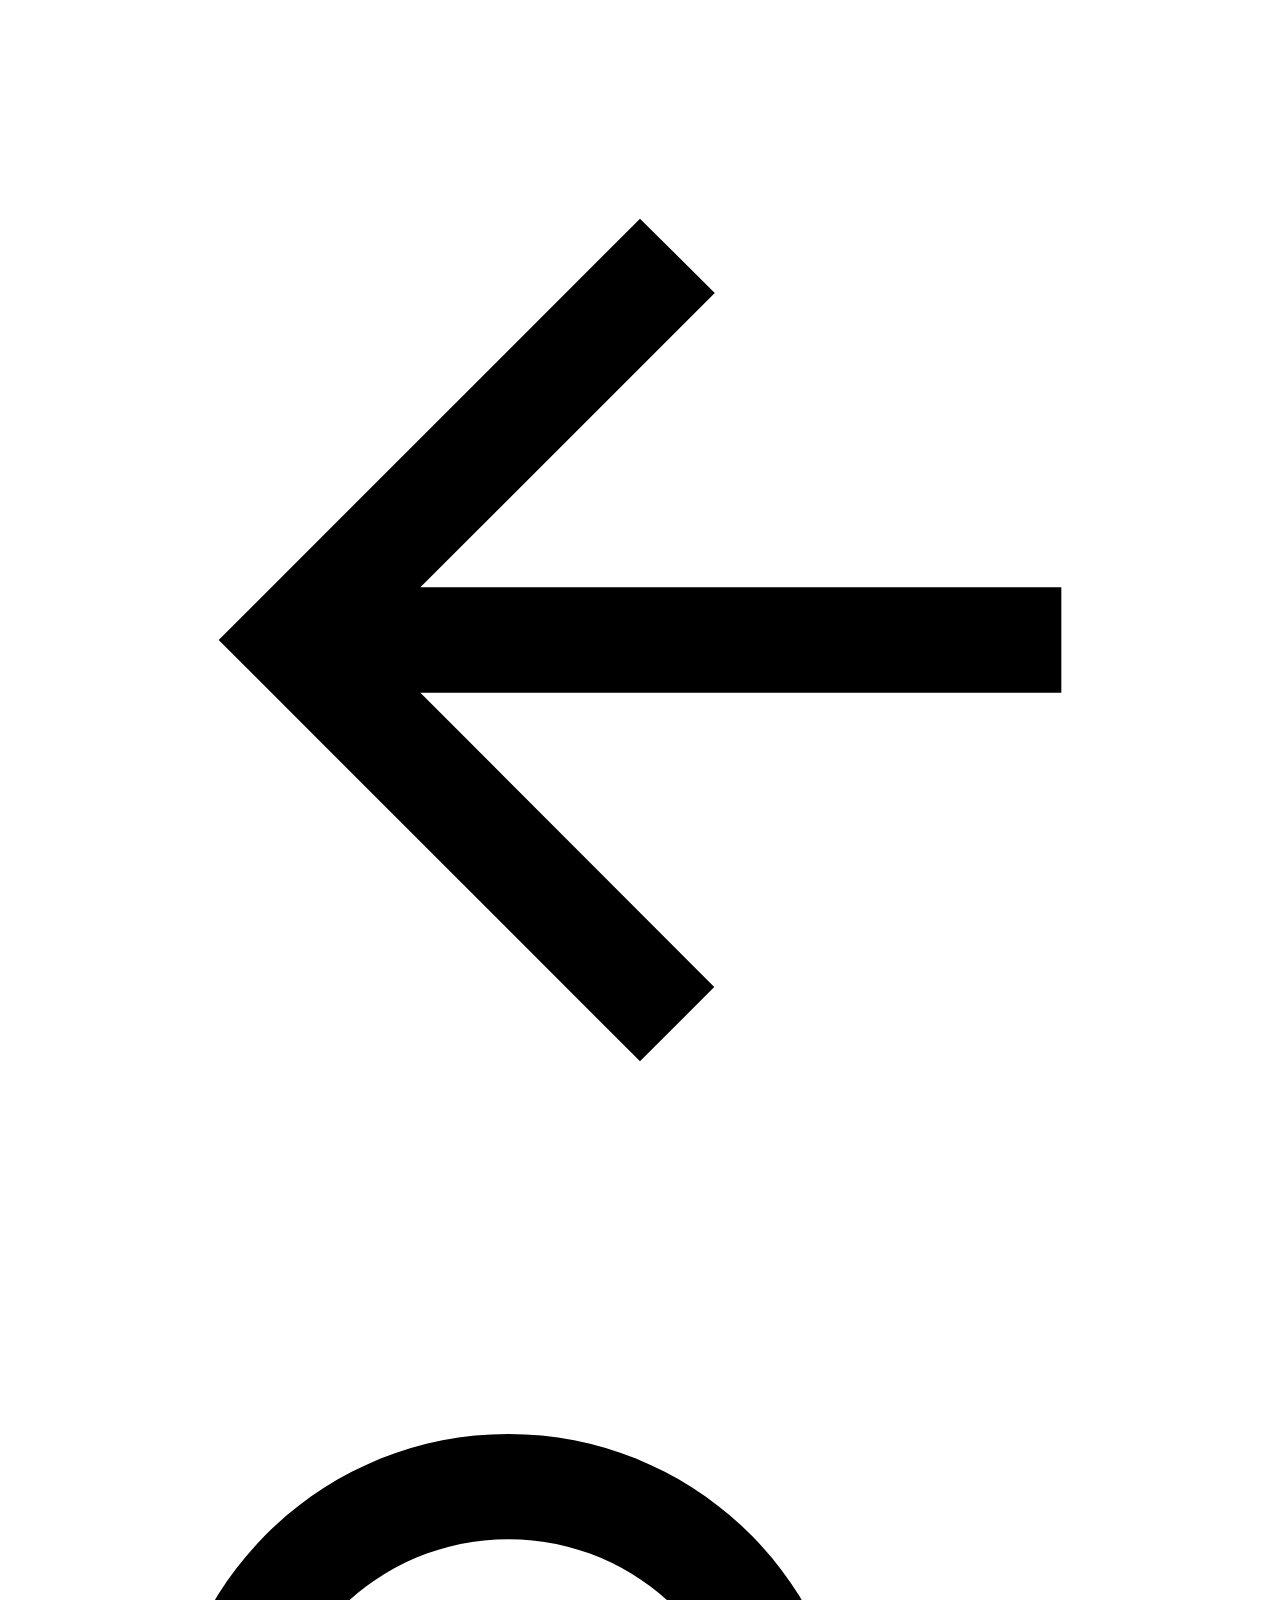
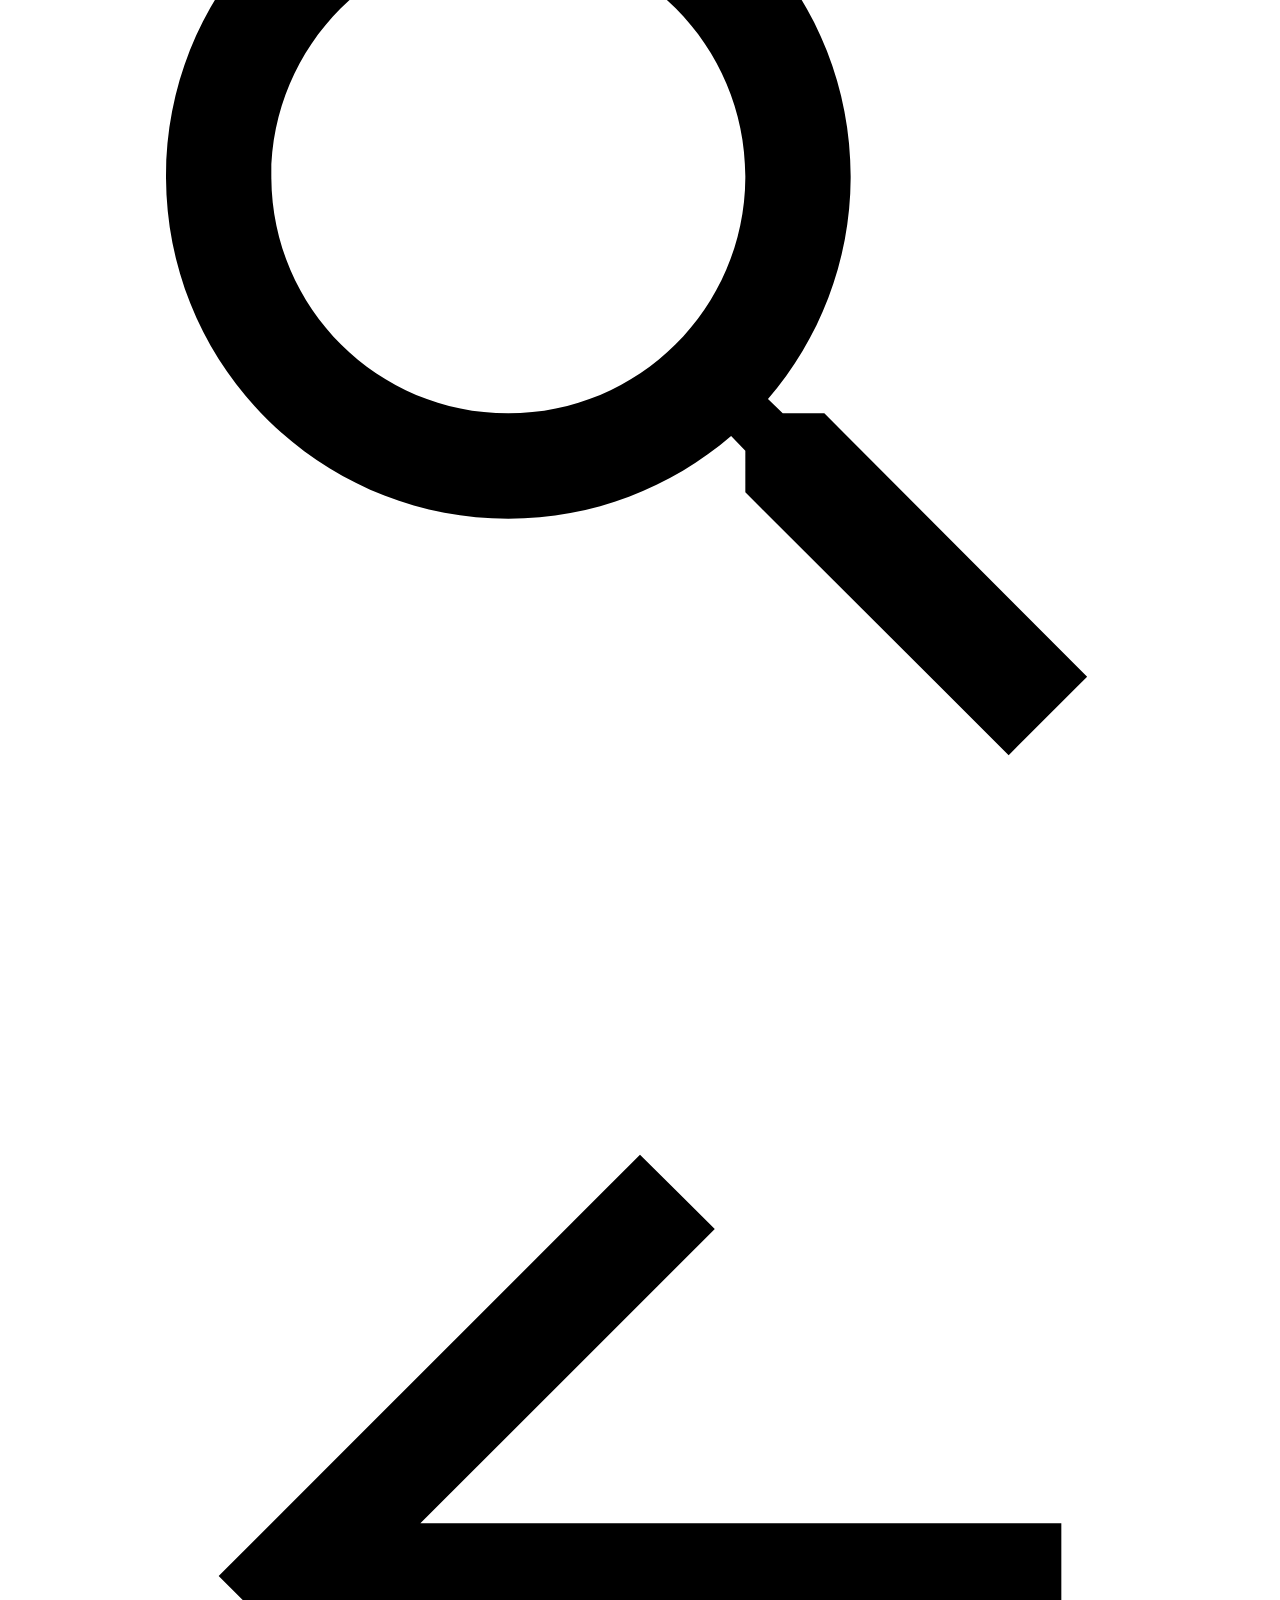
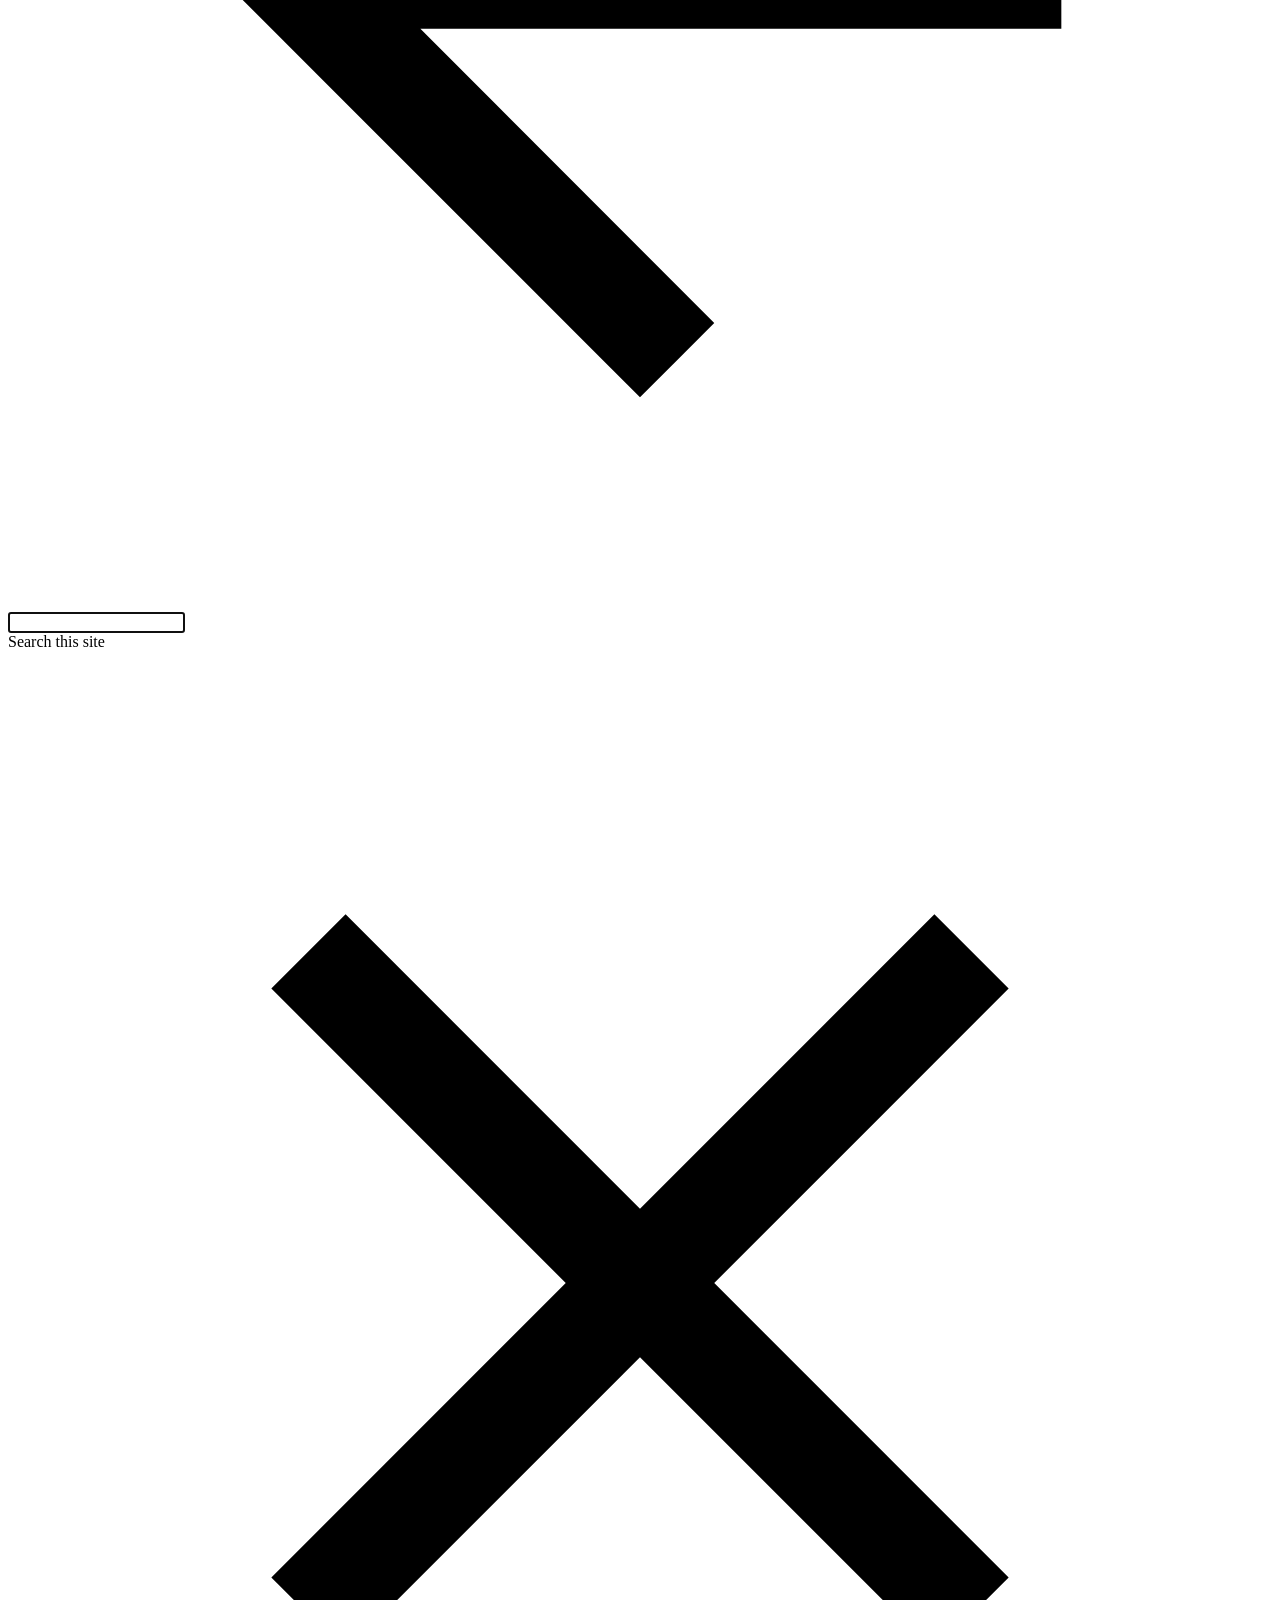
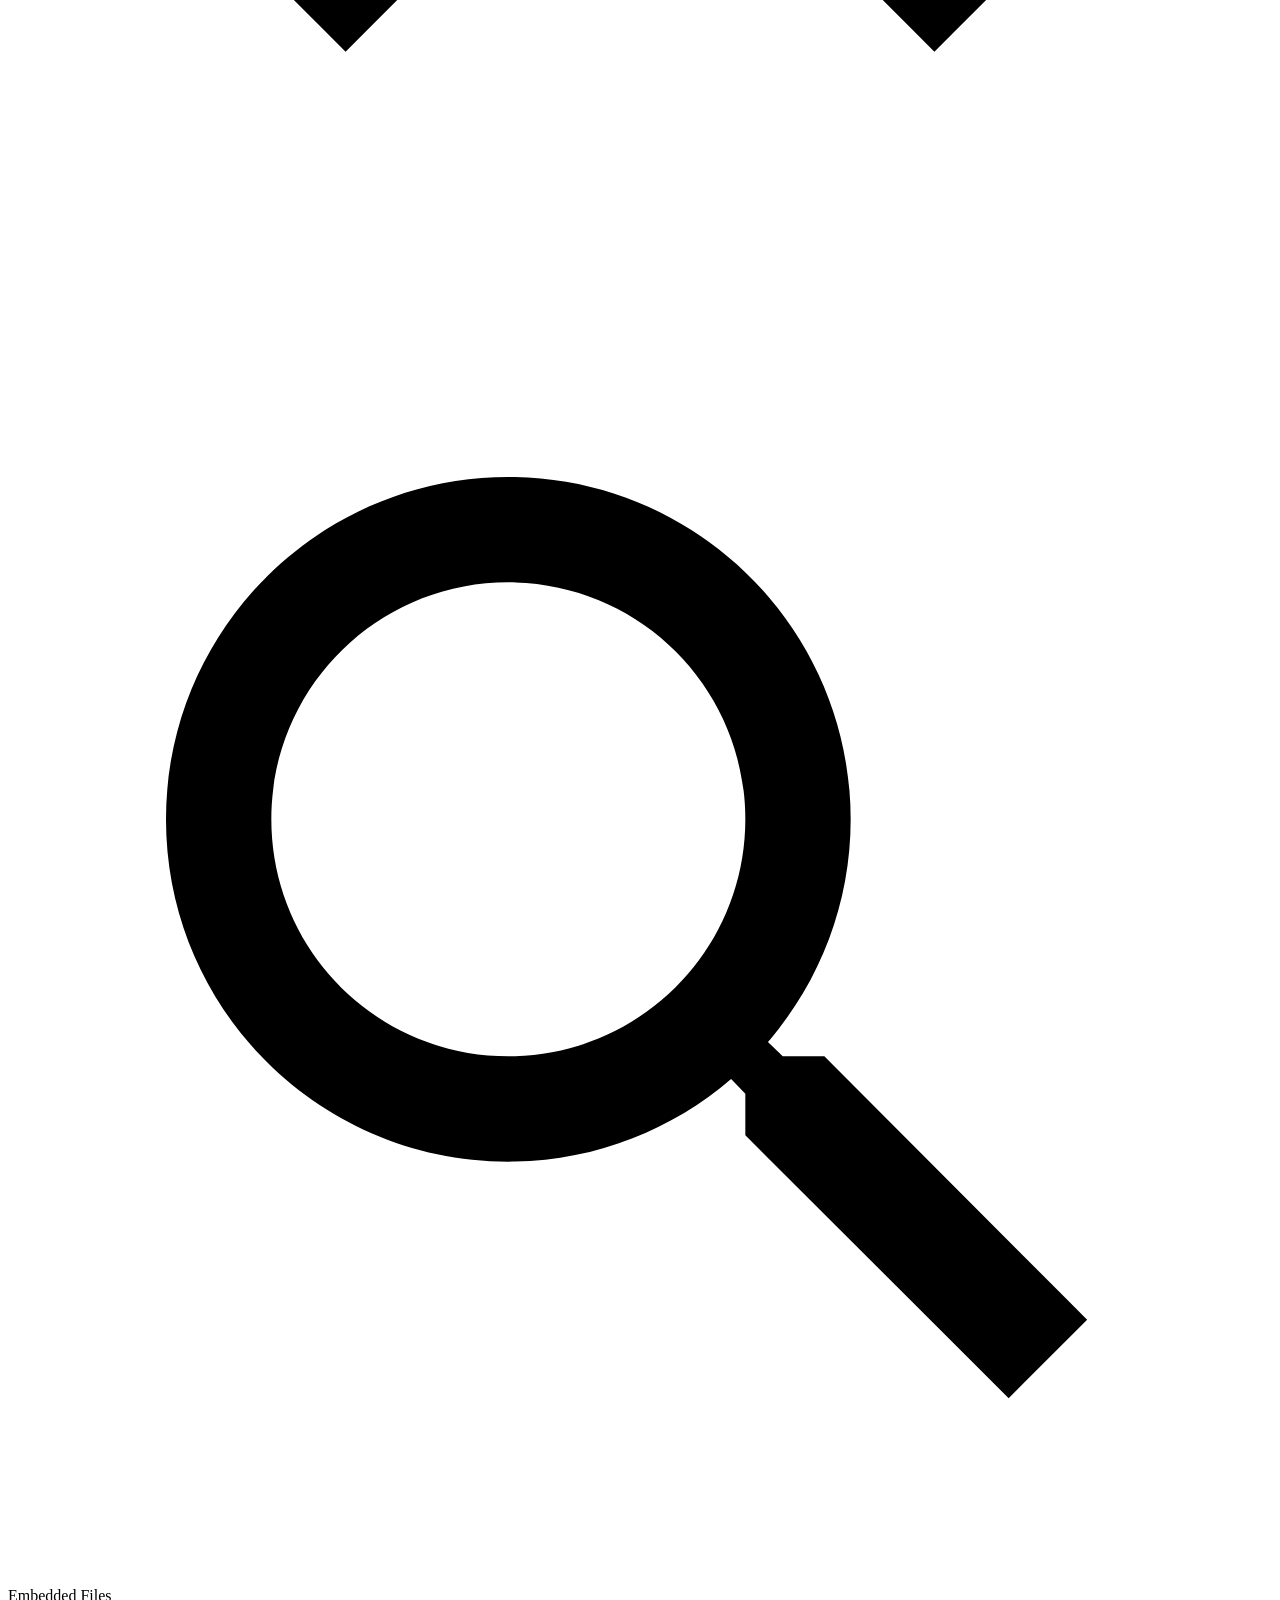
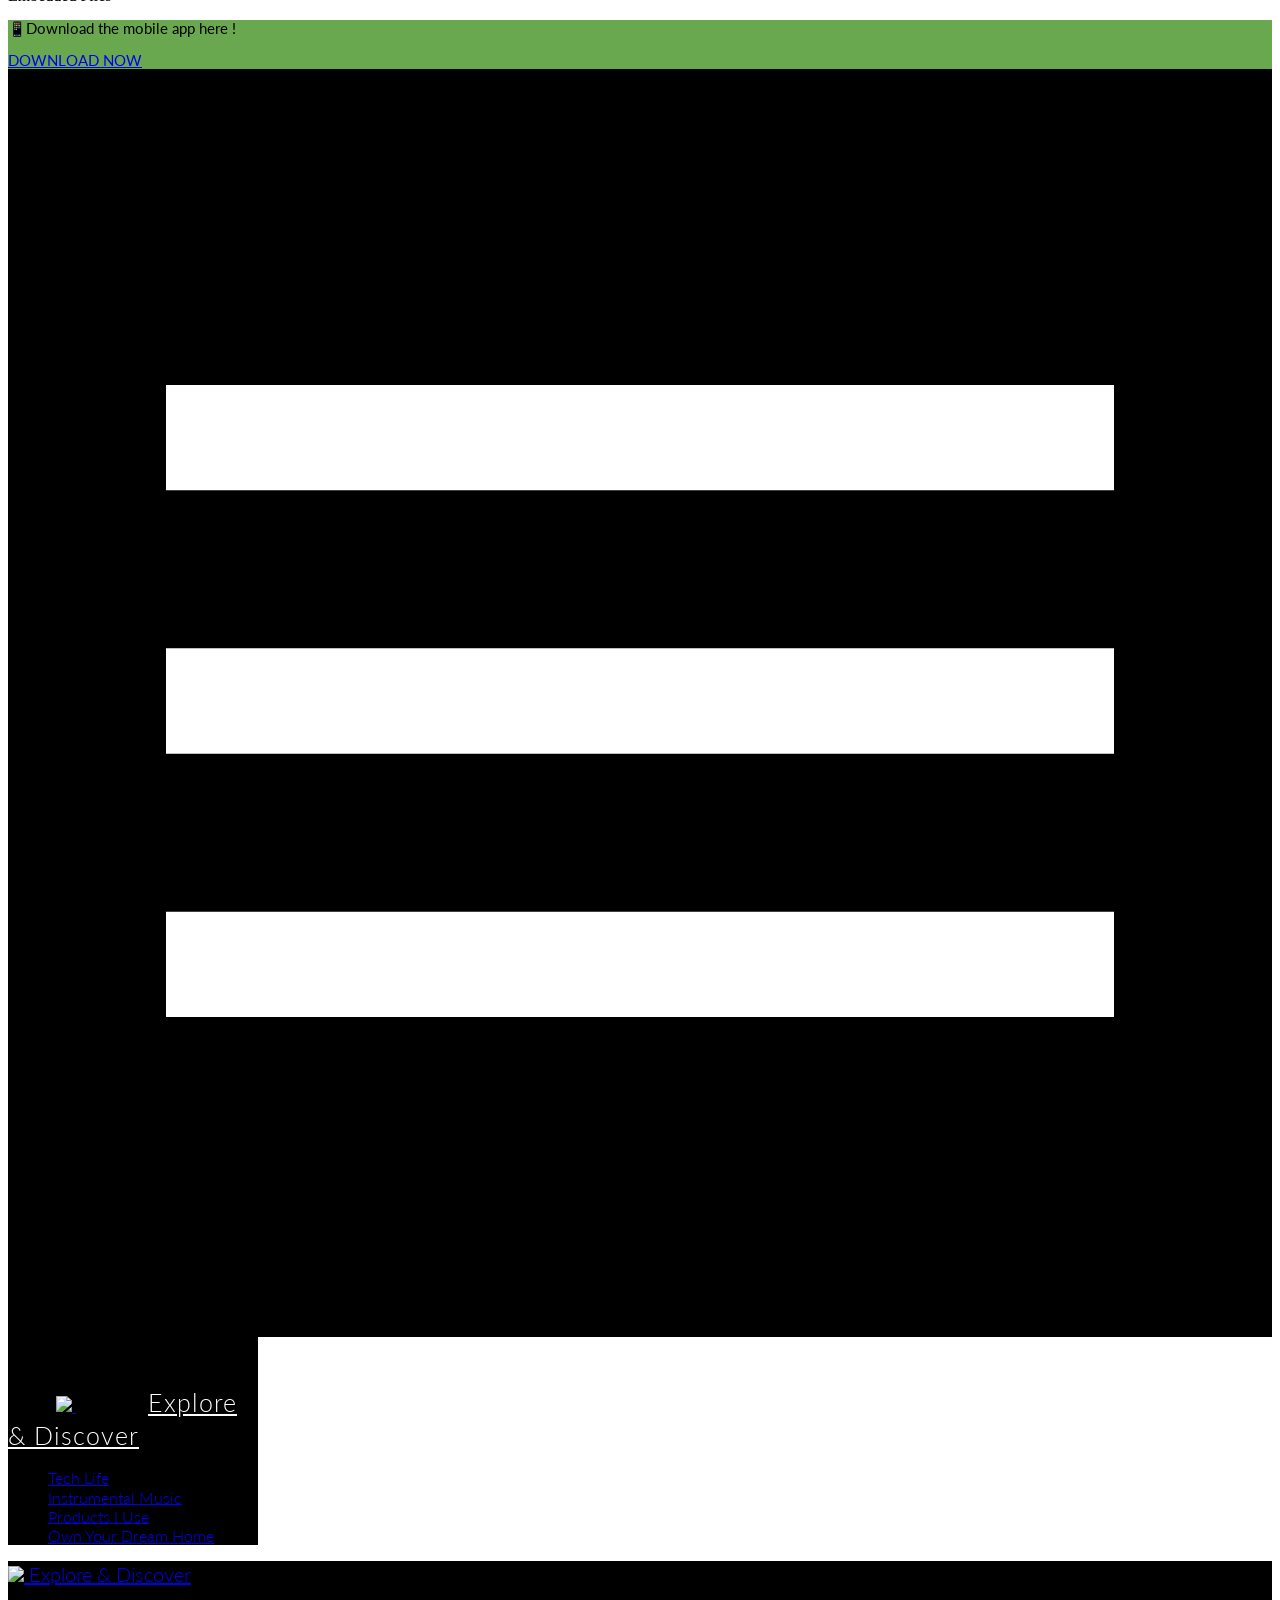
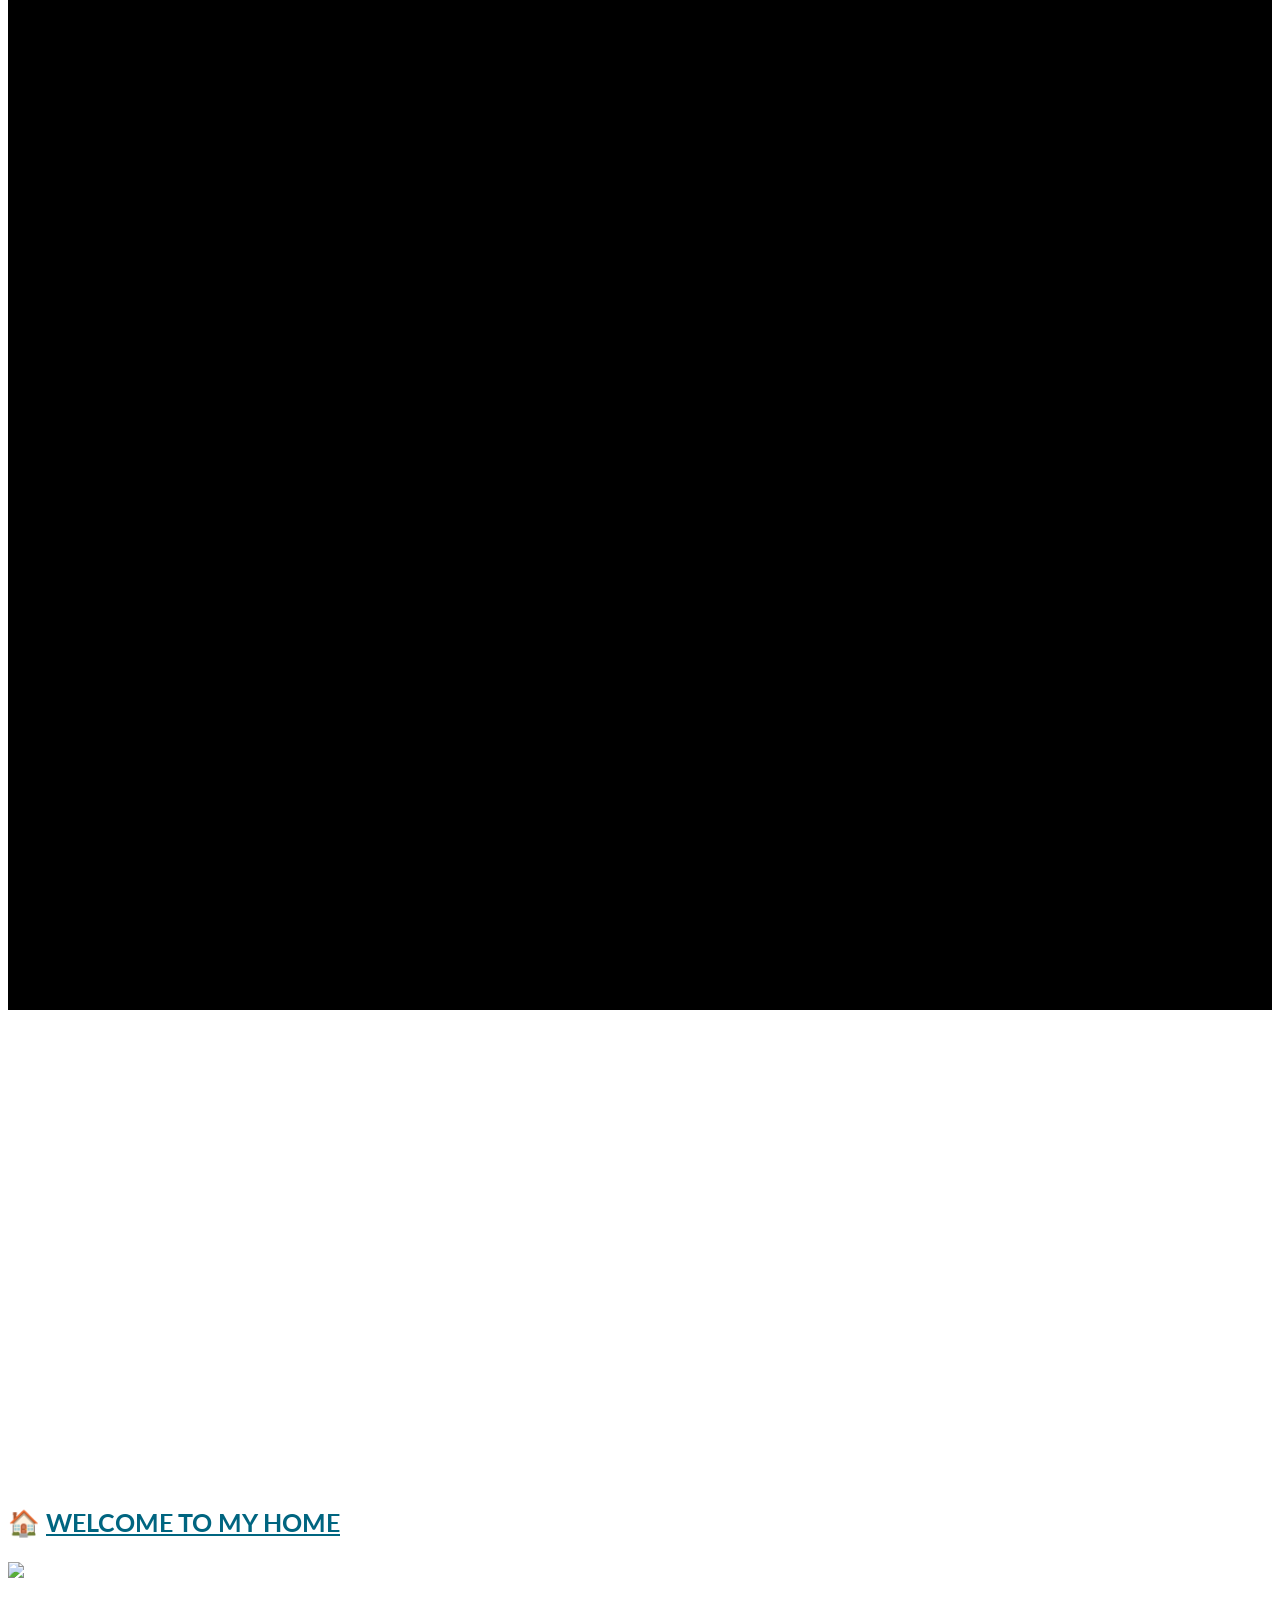
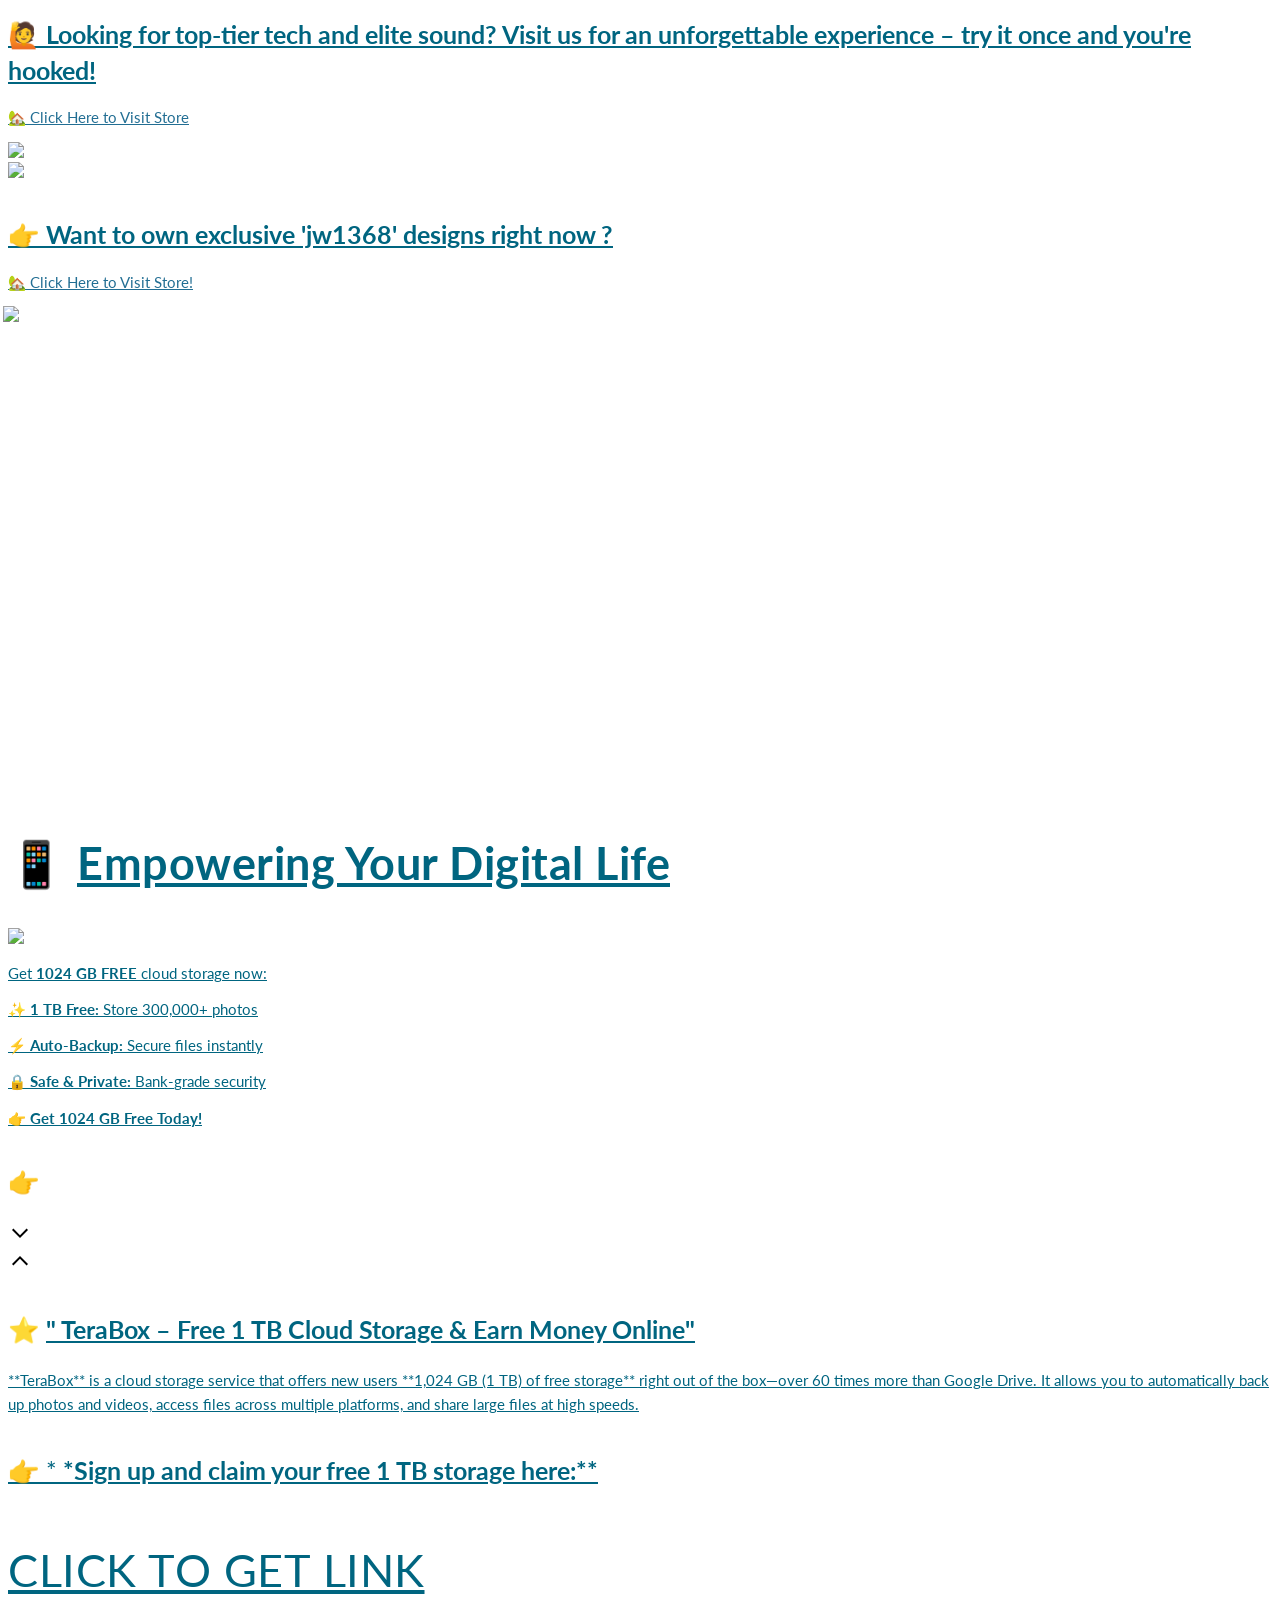
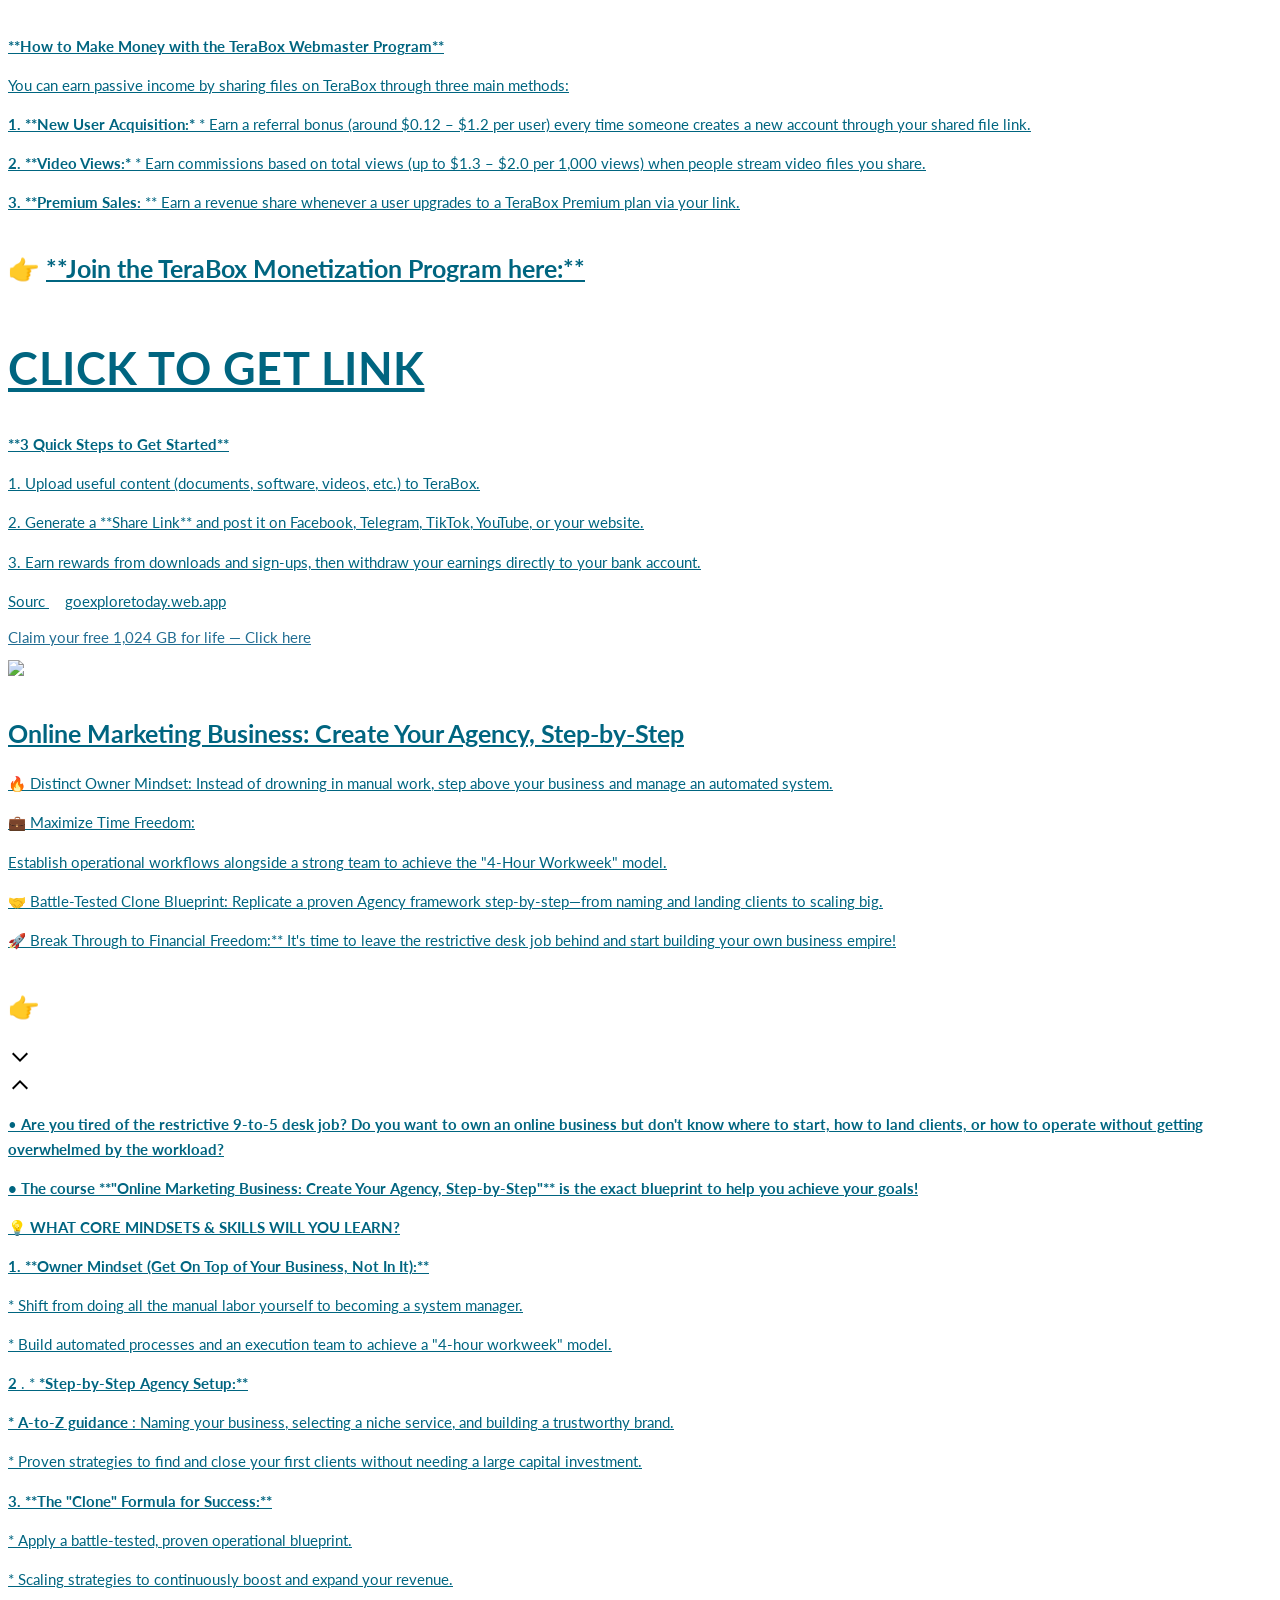
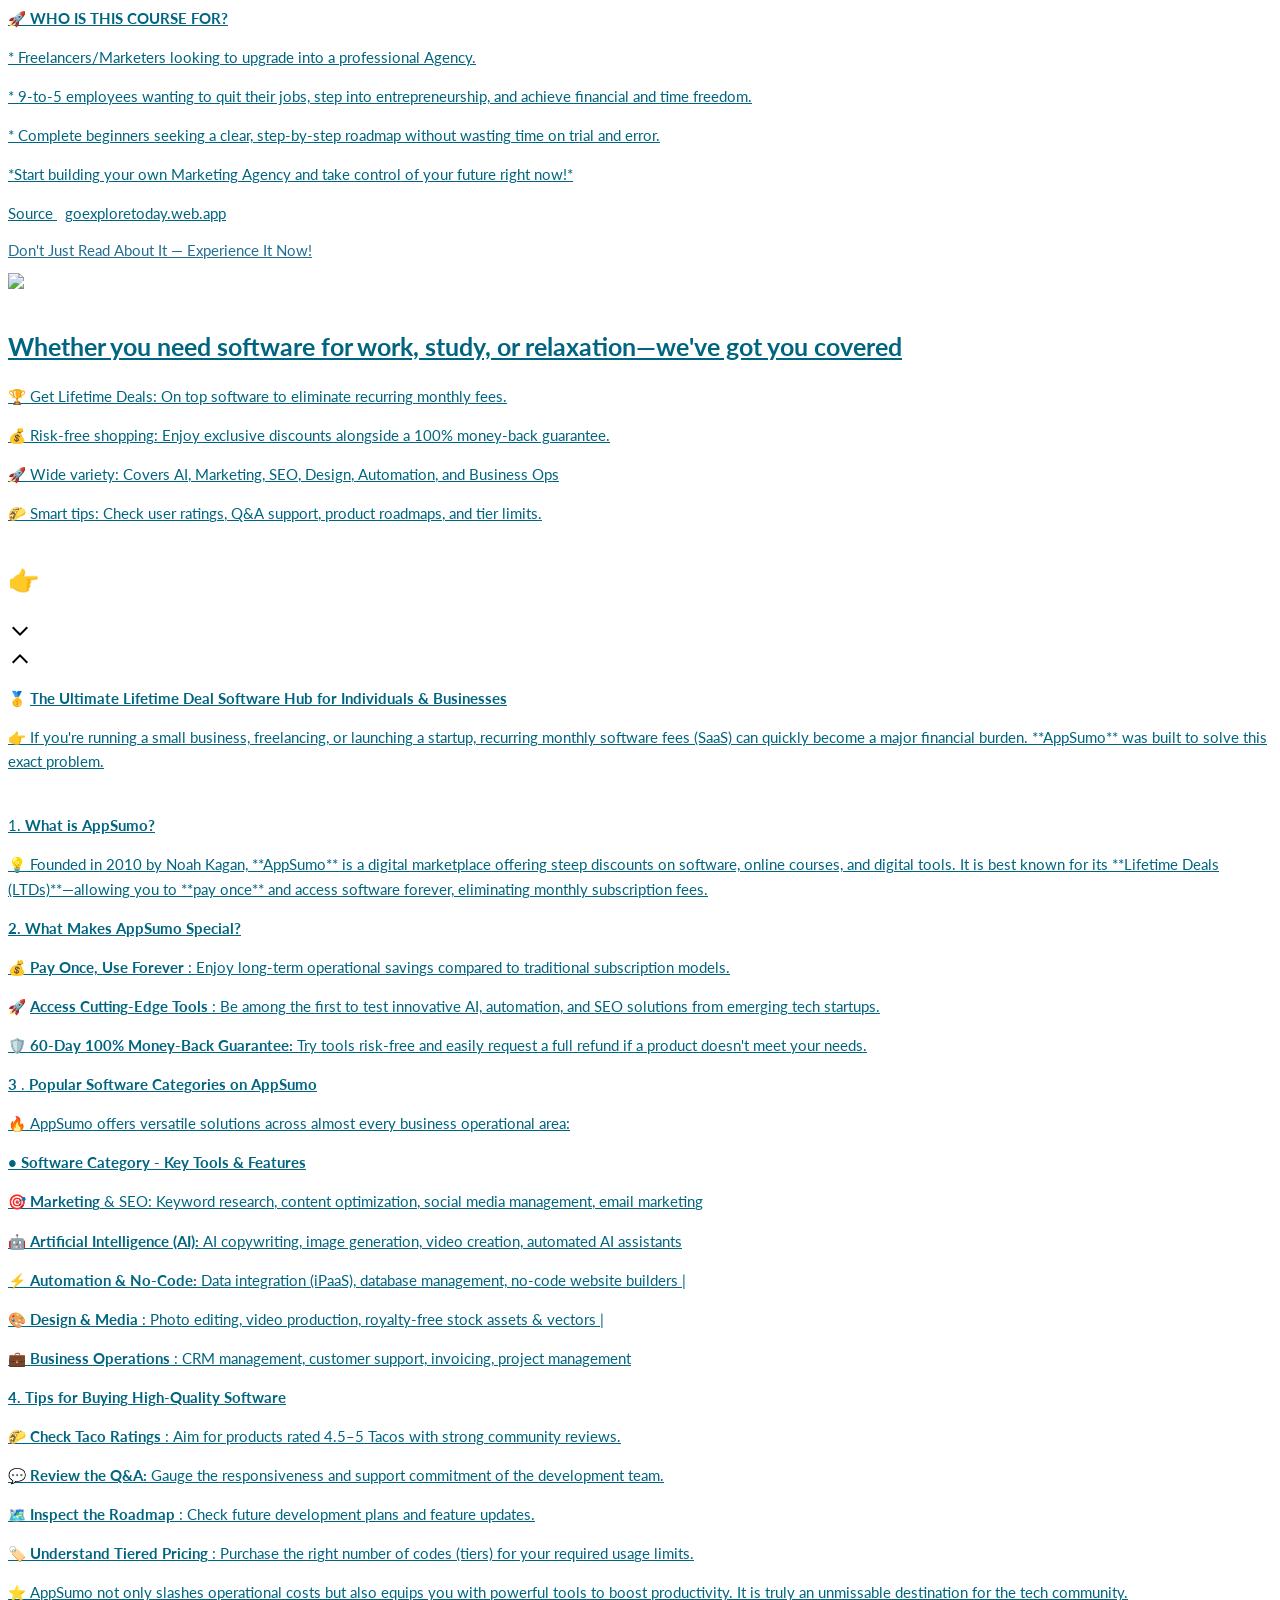
==== index.html @ 2809af23 "Create index.html" ====
<!DOCTYPE html>
<html lang="en-US" itemscope="" itemtype="http://schema.org/WebPage">
  <head>
    <script nonce="oFDCUgcQoY8NI59QAVWLPg">
      window[&#39;ppConfig&#39;] = {productName: &#39;6b8ce7c01e3dacd3d2c7a8cd322ff979&#39;, deleteIsEnforced:  false , sealIsEnforced:  false , heartbeatRate:  0.5 , periodicReportingRateMillis:  60000.0 , disableAllReporting:  false };(function(){&#39;use strict&#39;;function k(a){var b=0;return function(){return b&lt;a.length?{done:!1,value:a[b++]}:{done:!0}}}function l(a){var b=typeof Symbol!=&#34;undefined&#34;&amp;&amp;Symbol.iterator&amp;&amp;a[Symbol.iterator];if(b)return b.call(a);if(typeof a.length==&#34;number&#34;)return{next:k(a)};throw Error(String(a)+&#34; is not an iterable or ArrayLike&#34;);}var m=typeof Object.defineProperties==&#34;function&#34;?Object.defineProperty:function(a,b,c){if(a==Array.prototype||a==Object.prototype)return a;a[b]=c.value;return a};
function n(a){a=[&#34;object&#34;==typeof globalThis&amp;&amp;globalThis,a,&#34;object&#34;==typeof window&amp;&amp;window,&#34;object&#34;==typeof self&amp;&amp;self,&#34;object&#34;==typeof global&amp;&amp;global];for(var b=0;b&lt;a.length;++b){var c=a[b];if(c&amp;&amp;c.Math==Math)return c}throw Error(&#34;Cannot find global object&#34;);}var p=n(this);function q(a,b){if(b)a:{var c=p;a=a.split(&#34;.&#34;);for(var d=0;d&lt;a.length-1;d++){var e=a[d];if(!(e in c))break a;c=c[e]}a=a[a.length-1];d=c[a];b=b(d);b!=d&amp;&amp;b!=null&amp;&amp;m(c,a,{configurable:!0,writable:!0,value:b})}}
q(&#34;Object.is&#34;,function(a){return a?a:function(b,c){return b===c?b!==0||1/b===1/c:b!==b&amp;&amp;c!==c}});q(&#34;Array.prototype.includes&#34;,function(a){return a?a:function(b,c){var d=this;d instanceof String&amp;&amp;(d=String(d));var e=d.length;c=c||0;for(c&lt;0&amp;&amp;(c=Math.max(c+e,0));c&lt;e;c++){var f=d[c];if(f===b||Object.is(f,b))return!0}return!1}});
q(&#34;String.prototype.includes&#34;,function(a){return a?a:function(b,c){if(this==null)throw new TypeError(&#34;The &#39;this&#39; value for String.prototype.includes must not be null or undefined&#34;);if(b instanceof RegExp)throw new TypeError(&#34;First argument to String.prototype.includes must not be a regular expression&#34;);return this.indexOf(b,c||0)!==-1}});function r(a,b,c){a(&#34;https://csp.withgoogle.com/csp/proto/&#34;+encodeURIComponent(b),JSON.stringify(c))}function t(){var a;if((a=window.ppConfig)==null?0:a.disableAllReporting)return function(){};var b,c,d,e;return(e=(b=window)==null?void 0:(c=b.navigator)==null?void 0:(d=c.sendBeacon)==null?void 0:d.bind(navigator))!=null?e:u}function u(a,b){var c=new XMLHttpRequest;c.open(&#34;POST&#34;,a);c.send(b)}
function v(){var a=(w=Object.prototype)==null?void 0:w.__lookupGetter__(&#34;__proto__&#34;),b=x,c=y;return function(){var d=a.call(this),e,f,g,h;r(c,b,{type:&#34;ACCESS_GET&#34;,origin:(f=window.location.origin)!=null?f:&#34;unknown&#34;,report:{className:(g=d==null?void 0:(e=d.constructor)==null?void 0:e.name)!=null?g:&#34;unknown&#34;,stackTrace:(h=Error().stack)!=null?h:&#34;unknown&#34;}});return d}}
function z(){var a=(A=Object.prototype)==null?void 0:A.__lookupSetter__(&#34;__proto__&#34;),b=x,c=y;return function(d){d=a.call(this,d);var e,f,g,h;r(c,b,{type:&#34;ACCESS_SET&#34;,origin:(f=window.location.origin)!=null?f:&#34;unknown&#34;,report:{className:(g=d==null?void 0:(e=d.constructor)==null?void 0:e.name)!=null?g:&#34;unknown&#34;,stackTrace:(h=Error().stack)!=null?h:&#34;unknown&#34;}});return d}}function B(a,b){C(a.productName,b);setInterval(function(){C(a.productName,b)},a.periodicReportingRateMillis)}
var D=&#34;constructor __defineGetter__ __defineSetter__ hasOwnProperty __lookupGetter__ __lookupSetter__ isPrototypeOf propertyIsEnumerable toString valueOf __proto__ toLocaleString x_ngfn_x&#34;.split(&#34; &#34;),E=D.concat,G=navigator.userAgent.match(/Firefox\/([0-9]+)\./),H=(!G||G.length&lt;2?0:Number(G[1])&lt;75)?[&#34;toSource&#34;]:[],I;if(H instanceof Array)I=H;else{for(var J=l(H),K,L=[];!(K=J.next()).done;)L.push(K.value);I=L}var M=E.call(D,I),N=[];
function C(a,b){var c=[],d=l(Object.getOwnPropertyNames(Object.prototype)),e=d.next(),f;try{for(;!e.done;e=d.next()){var g=e.value;M.includes(g)||N.includes(g)||c.push(g)}}finally{e&amp;&amp;!e.done&amp;&amp;(f=d.return)&amp;&amp;f.call(d)}e=Object.prototype;d=[];for(f=0;f&lt;c.length;f++)g=c[f],d[f]={name:g,descriptor:Object.getOwnPropertyDescriptor(Object.prototype,g),type:typeof e[g]};if(d.length!==0){c=l(d);e=c.next();var h;try{for(;!e.done;e=c.next())N.push(e.value.name)}finally{e&amp;&amp;!e.done&amp;&amp;(h=c.return)&amp;&amp;h.call(c)}var F;
r(b,a,{type:&#34;SEAL&#34;,origin:(F=window.location.origin)!=null?F:&#34;unknown&#34;,report:{blockers:d}})}};var O=Math.random(),P=t(),Q=window.ppConfig;Q&amp;&amp;(Q.disableAllReporting||Q.deleteIsEnforced&amp;&amp;Q.sealIsEnforced||O&lt;Q.heartbeatRate&amp;&amp;r(P,Q.productName,{origin:window.location.origin,type:&#34;HEARTBEAT&#34;}));var y=t(),R=window.ppConfig;if(R)if(R.deleteIsEnforced)delete Object.prototype.__proto__;else if(!R.disableAllReporting){var x=R.productName;try{var w,A;Object.defineProperty(Object.prototype,&#34;__proto__&#34;,{enumerable:!1,get:v(),set:z()})}catch(a){}}
(function(){var a=t(),b=window.ppConfig;b&amp;&amp;(b.sealIsEnforced?Object.seal(Object.prototype):b.disableAllReporting||(document.readyState!==&#34;loading&#34;?B(b,a):document.addEventListener(&#34;DOMContentLoaded&#34;,function(){B(b,a)})))})();}).call(this);
    </script>
    <meta charset="utf-8" />
    <script nonce="oFDCUgcQoY8NI59QAVWLPg">
      var DOCS_timing={}; DOCS_timing[&#39;sl&#39;]=new Date().getTime();
    </script>
    <script nonce="oFDCUgcQoY8NI59QAVWLPg">
      function _DumpException(e) {throw e;}
    </script>
    <script data-id="_gd" nonce="oFDCUgcQoY8NI59QAVWLPg">
      window.WIZ_global_data = {&#34;K1cgmc&#34;:&#34;%.@.[null,null,null,[3,1,[1790944785,704036000],4],null,25]]&#34;,&#34;gnD3ee&#34;:&#34;%.@.null,null,null,\&#34;https://drive.google.com/viewer/main\&#34;]&#34;,&#34;nQyAE&#34;:{}};
    </script>
    <script nonce="oFDCUgcQoY8NI59QAVWLPg">
      _docs_flag_initialData={&#34;docs-enpi2&#34;:true,&#34;atari-emtpr&#34;:false,&#34;atari-eibrm&#34;:false,&#34;atari-eipim&#34;:false,&#34;atari-etm&#34;:false,&#34;atari-mfsnd&#34;:10,&#34;docs-text-elawpc&#34;:true,&#34;docs-text-usc&#34;:true,&#34;docs-text-elsmk&#34;:false,&#34;docs-text-elsms&#34;:false,&#34;atari-bae&#34;:false,&#34;docs-text-etsrdpn&#34;:false,&#34;docs-text-etsrds&#34;:false,&#34;docs-text-endes&#34;:false,&#34;docs-text-escpv&#34;:true,&#34;docs-text-ecfs&#34;:false,&#34;docs-text-eetxp&#34;:false,&#34;docs-text-ettctvs&#34;:false,&#34;docs-text-escoubs&#34;:false,&#34;docs-text-escivs&#34;:false,&#34;docs-text-escitrbs&#34;:false,&#34;docs-text-eosm&#34;:false,&#34;docs-text-epsi&#34;:false,&#34;docs-text-esic&#34;:false,&#34;docs-text-elss&#34;:false,&#34;docs-text-ebrfs&#34;:false,&#34;docs-text-etocs&#34;:false,&#34;docs-text-eeds&#34;:false,&#34;docs-text-esbefr&#34;:false,&#34;docs-etshc&#34;:false,&#34;docs-efsmsdl&#34;:false,&#34;docs-text-eiosmc&#34;:false,&#34;docs-text-ebrmkc&#34;:false,&#34;docs-text-ehlb&#34;:false,&#34;docs-text-dwit&#34;:false,&#34;docs-text-elawp&#34;:true,&#34;docs-eec&#34;:true,&#34;docs-eecac&#34;:true,&#34;docs-elsp&#34;:false,&#34;docs-esff&#34;:false,&#34;docs-ets&#34;:false,&#34;docs-idu&#34;:false,&#34;docs-sup&#34;:&#34;&#34;,&#34;docs-dli&#34;:false,&#34;docs-liap&#34;:&#34;/naLogImpressions&#34;,&#34;ilcm&#34;:{&#34;eui&#34;:&#34;AHKXmL3U8MDb12QkgO15Hlc3tnawCknOsO8CovxQTAIlOWliULZ2_wYr68C0Wmb1iDId8abLF8X1&#34;,&#34;je&#34;:1,&#34;sstu&#34;:1791446696255474,&#34;si&#34;:&#34;CPO_2__6qZcDFTDfzgAdJkYFFg&#34;,&#34;gsc&#34;:null,&#34;ei&#34;:[5703839,5704621,5706832,5706836,5738513,5738529,5743108,5743124,5776501,5776517,14101306,14101502,14101510,14101534,49472063,49472071,49644015,49644023,49769337,49769345,49822921,49822929,49833462,49833470,49842855,49842863,49924706,49924714,50223641,50223649,50266222,50266230,50273528,50273536,50297076,50297084,50561343,50561351,50586962,50586970,70971256,70971264,71079938,71079946,71085241,71085249,71120968,71120976,71387889,71387897,71465947,71465955,71528597,71528605,71530083,71530091,71544834,71544842,71546425,71546433,71658040,71658048,71659813,71659821,71689860,71689868,71710040,71710048,71798420,71798436,71825383,71825391,71855000,71855008,71897827,71897835,71960540,71960548,94327671,94327679,94333163,94333171,94353368,94353376,94386871,94386879,94434257,94434265,94629757,94629765,94661802,94661810,94692298,94692306,94785229,94785237,94904089,94904097,94918952,94918960,94940194,95087186,95087194,95111985,95111993,95112873,95112881,95314802,95314810,99251983,99251991,99368792,99368800,99402331,99402339,99440853,99440861,99457807,99457815,101492731,101492739,101519280,101519288,101562406,101562414,101631191,101631199,101687117,101687125,101836971,101836979,101837416,101837424,101887674,101887682,101889043,101889051,101917185,101917193,101922739,101922747,101922880,101922888,101933491,101933499,102030642,102030650,102059541,102059549,102070930,102070938,102146687,102146695,102161447,102161455,102178402,102178410,102198282,102198290,102244489,102244497,102280628,102280636,102343380,102343388,102402679,102402687,102469860,102469868,102517339,102517344,102548521,102548529,102673375,102685384,102685389,102685929,102685934,102691157,102691162,102691290,102691295,102718396,102721215,102721220,102727402,102727407,102761474,102761479,102762315,102762323,102787563,102807790,102807798,102864203,102864211,102867835,102867843,102883758,102883766,102902848,102902856,102903660,102903668,102909750,102909755,102925819,102925827,102926523,102926531,102932587,102932595,102944189,102944194,102944268,102944273,102944503,102944508,102944582,102944587,102944680,102944685,102944785,102944790,102956685,102956693,102972669,102972677,102987007,102987015,102988272,102988277,102988402,102988407,102988695,102988700,102988929,102988934,103011418,103011426,103020635,103020643,103163044,103163052,103176010,103176018,103276092,103285966,103285974,103286444,103286452,103288306,103288314,103289103,103289108,103289273,103289278,103326407,103326415,103343830,103343838,104530130,104573899,104573907,104575332,104575337,104575491,104575496,104575691,104575696,104575894,104615595,104615603,104699504,104699512,104761751,104761759,104794443,104794451,104907811,104907819,104976617,104976625,104983169,104983177,105082097,105082105,105083748,105083756,105087788,105087796,105100847,105100855,105101270,105101278,105125317,105125325,105180894,105180902,105283687,105283695,105292835,105292843,105346285,105346293,105360418,105360426,105371923,105371931,105373824,105373832,105393811,105393819,105439171,105439179,115511323,115511328,115601129,115601137,115626258,115626266,115626439,115626447,115669258,115669266,115779821,115779829,115780458,115780466,115818444,115818449,115821407,115821415,115822445,115822453,115854768,115854776,115909741,115909749,116062700,116062708,116068898,116068906,116176809,116176817,116221334,116221342,116250605,116250613,116276461,116276469,116307750,116361234,116372477,116372485,116407665,116416034,116416042,116418137,116418145,116425644,116448407,116449516,116470832,116495787,116496398,116538516,116538524,116542687,116550348,116567571,116567576,116593749,116609471,116609479,116613094,116613710,116685399,116685789,116699509,116699517,116704082,116704120,116714309,116714312,116756943,116756951,116783822,116783827,116840681,116840686,116874913,116877099,116919494,116923675,116924992,116980487,116980495,116981709,116981717,116982512,116982520,116982974,116982982,116988124,116988132,117026763,117026878,117026880,117037068,117037076,117037622,117037626,117136347,117145772,117145780,117166647,117223999,117224007,117236066,117268957,117268965,117283949,117283954,117286791,117286799,117290330,117290338,117309374,117309382,117310090,117310098,117382832,117410074,117457958,117457966,117503217,117503225,117504383,117504391,117528468,117528471,117530138,117547661,117547669,117556935,117557278,117617889,117632590,117642488,117643160,117643168,117643628,117643636,117683635,117706015,117711597,117728353,117728361,117734392,117736031,117755703,117755716,117755820,117756394,117775368,117782123,117840095,117895900,117895908,117952935,117995685,117997204,117999163,118010934,118044535,118094558,118094563,118098249,118098257,118110574,118110582,118144992,118145000,118155411,118171121,118171213,118172011,118179261,118219914,118237135,118237143,118240393,118246247,118254619,118269184,118275356,118281144,118281152,118285275,118291766,118291774,118342369,118346424,118347706,118349323,118349326,118349356,118364657,118367791,118367937,118367945,118368676,118368684,118373667,118417364,118417372,118449075,118462069,118484679,118484687,118494714,118509496,118511786,118519229,118532140,118532142,118599461,118599469,118654314,118669235,118717392,118736895,118780368,118792272,118807052,118809999,118810531,118825246,118830481,118830620,118830622,118830624,118830626,118830628,118830630,118830632,118830634,118830636,118830640,118855606,118884772,118961008,118961016,118970617,119022332,119022340,119038638,119038646,119061297,119062150,119062158,119070701,119077135,119077143,119078243,119087275,119092108,119106920,119109774,119109782,119126674,119127375,119142923,119164991,119164993,119164995,119187340,119209341,119209377,119220909,119220911,119220913,119220915,119220917,119220919,119221438,119249911,119255437,119262908,119275421,119346325,119346731,119367351,119367356,119382576,119389357,119389365,119453373,119454159,119454164,119454377,119471147,119474894,119474902,119486429,119520107,119528382,119528390,119530260,119530268,119552616,119566028,119566036,119590765,119590807,119590935,119593000,119593008,119595147,119595155,119605190,119605198,119621403,119621408,119621936,119636046,119651586,119651594,119666087,119666095,119671790,119671798,119684496,119702549,119702557,119707161,119745075,119768442,119770545,119770553,119771791,119771799,119773246,119773713,119776352,119794118,119804531,119807183,119870000,119870008,119885476,119914241,119941748,119941750,119942872,119944463,119989281,120024049,120049151,120049159,120050660,120050668,120107754,120120566,120138409,120138417,120140755,120175627,120175635,120176275,120176283,120184009,120195953,120232064,120285471,120292177,120300729,120350596,120350601,120388576,120395666,120437412,120446673,120459269,120465877,120465885,120493132,120493140,120533176,120540098,120619846,120619851,120640043,120666798,120672603,120674439,120674441,120674443,120674444,120674447,120674449,120676584,120678228,120705172,120713457,120716393,120730671,120730676,120735852,120735857,120772218,120773177,120773182,120812978,120864327,120864331,120900452,120900460,120933033,120953430,120954531,120982382,120982390,121032480,121172911,121242967,121345854,121358031,121372721,121381430,121381432,121381433,121381436,121381437,121381439,121381441,121381444,121381445,121381447,121381450,121381452,121381454,121381471,121381960,121383007,121387573,121474445],&#34;crc&#34;:0,&#34;cvi&#34;:[]},&#34;docs-ccdil&#34;:false,&#34;docs-eil&#34;:true,&#34;info_params&#34;:{},&#34;buildLabel&#34;:&#34;editors.sites-viewer-frontend_20260928.02_p2&#34;,&#34;docs-show_debug_info&#34;:false,&#34;atari-jefp&#34;:&#34;/_/view/jserror&#34;,&#34;docs-jern&#34;:&#34;view&#34;,&#34;atari-rhpp&#34;:&#34;/_/view&#34;,&#34;docs-ecuach&#34;:false,&#34;docs-cclt&#34;:2033,&#34;docs-ecci&#34;:true,&#34;docs-esi&#34;:false,&#34;docs-efypr&#34;:true,&#34;docs-eyprp&#34;:true,&#34;docs-li&#34;:&#34;104240&#34;,&#34;docs-trgthnt&#34;:&#34;&#34;,&#34;docs-etmhn&#34;:false,&#34;docs-thnt&#34;:&#34;&#34;,&#34;docs-hdet&#34;:[&#34;nMX17M8pQ0kLUkpsP190WPbQDRJQ&#34;,&#34;17hED8kG50kLUkpsP190TThQn3DA&#34;,&#34;BDNZR4PXx0kLUkpsP190SJtNPkYt&#34;,&#34;Etj5wJCQk0kLUkpsP190NwiL8UMa&#34;,&#34;xCLbbDUPA0kLUkpsP190XkGJiPUm&#34;,&#34;2NUkoZehW0kLUkpsP190UUNLiXW9&#34;,&#34;yuvYtd5590kLUkpsP190Qya5K4UR&#34;,&#34;ZH4rzt2uk0kLUkpsP190UDkF5Bkq&#34;,&#34;uQUQhn57A0kLUkpsP190WHoihP41&#34;,&#34;93w8zoRF70kLUkpsP190TxXbtSeV&#34;,&#34;fAPatjr1X0kLUkpsP190SaRjNRjw&#34;,&#34;T4vgqqjK70kLUkpsP190ScPehgAW&#34;,&#34;JyFR2tYWZ0kLUkpsP190Rn3HzkxT&#34;,&#34;ufXj7vmeJ0kLUkpsP190QURhvJn2&#34;,&#34;KFks7UeZ30kLUkpsP190UUMR6cvh&#34;,&#34;LcTa6EjeC0kLUkpsP190RKgvW5qi&#34;,&#34;s3UFcjGjt0kLUkpsP190Z45ftWRr&#34;,&#34;o99ewBQXy0kLUkpsP190Nq2qr6tf&#34;,&#34;PHVyy5uSS0kLUkpsP190SUsYo8gQ&#34;,&#34;yZn21akid0iSFTCbiEB0WPiGEST3&#34;,&#34;h2TtqzmQF0kLUkpsP190YPJiQt7p&#34;,&#34;MZi9vb5UC0kLUkpsP190ReUhvVjy&#34;,&#34;dSR6SPjB80kLUkpsP190Y3xHa9qA&#34;,&#34;Bz6B7VmLu0kLUkpsP190W3FeobP7&#34;,&#34;AiLoubzsd0kLUkpsP190XtYNPgYT&#34;,&#34;2J3DVQoVh0kLUkpsP190R5wShSrC&#34;,&#34;MLmbZasLS0kLUkpsP190YHf6Zjsf&#34;,&#34;LjsdWFqUn0kLUkpsP190TwXBLtsw&#34;,&#34;S1T4ezMsZ0kLUkpsP190U6GfQUxi&#34;,&#34;LwAAPYPwi0kLUkpsP190TR4aaiFR&#34;,&#34;zZpS7TtwA0kLUkpsP190SJfhmHn8&#34;,&#34;LqadmuFLc0kLUkpsP190VqMgRe9G&#34;,&#34;PyRpJWvnF0kLUkpsP190X6czxBQU&#34;,&#34;oiu5UhKXt0kLUkpsP190XWFatA4U&#34;,&#34;m3m67mpQU0kLUkpsP190RpzeM6tt&#34;,&#34;WKyXQmUiJ0kLUkpsP190WtAghmdt&#34;,&#34;Nf2nd9NhF0kLUkpsP190REtRKaUF&#34;,&#34;fjqF9C7Mg0kLUkpsP190WGtWAuX2&#34;,&#34;cb1fdvu6p0kLUkpsP190U5AywQpZ&#34;,&#34;43PL8e9wN0kLUkpsP190PfUhabvT&#34;,&#34;N5u4VeWhx0iSFTCbiEB0VUTNdX6g&#34;,&#34;XM16tjwrD0iSFTCbiEB0NfzvTeuU&#34;,&#34;ybYTJk1eD0iSFTCbiEB0QV4rkzSF&#34;,&#34;TgXar1TSG0iSFTCbiEB0SsXMaKuP&#34;,&#34;JYfGDkExa0iSFTCbiEB0TTQnEDtH&#34;,&#34;2i9JBUZ3w0iSFTCbiEB0RytbUoNq&#34;,&#34;pgvTVXNKa0iSFTCbiEB0ShqmBTMR&#34;,&#34;NsVnd81bW0iSFTCbiEB0RhcXEK9M&#34;,&#34;rTQirATnb0iSFTCbiEB0W5cPcA7D&#34;,&#34;wNyww2Syr0iSFTCbiEB0Pzsbemba&#34;,&#34;DVdpfbqGj0iSFTCbiEB0RP4dMdFg&#34;,&#34;WKN3dsuG20iSFTCbiEB0NtEYhMK7&#34;,&#34;S5iPRteXX0iSFTCbiEB0YkMazE6h&#34;,&#34;6hmou1AcB0iSFTCbiEB0R9rZWXdz&#34;,&#34;wvo4NcLUj0iSFTCbiEB0Tt7mcVxE&#34;,&#34;rMLvYG5Cd0iSFTCbiEB0VMB6o5sk&#34;,&#34;EnxXFzAMR0iSFTCbiEB0NxWnFJEU&#34;,&#34;4SFrbzo420iSFTCbiEB0W7wu3rzt&#34;,&#34;Nr7mDWodK0iSFTCbiEB0Ruynrudk&#34;,&#34;pSnfxxWWp0iSFTCbiEB0RaiP6PBc&#34;,&#34;AtYGKBuKp0iSFTCbiEB0Ntmn3yCs&#34;,&#34;WMpW1Q5dP0iSFTCbiEB0WLWPn6Po&#34;,&#34;rTcCMw3BM0mHq3jmV6o0RHeAExRK&#34;,&#34;HUYzfGVRa0mHq3jmV6o0Uxe2caXK&#34;,&#34;1XYMmM1Cu0mHq3jmV6o0Z3pEi8xm&#34;,&#34;xHhMJiXiV0mHq3jmV6o0WB8WinyM&#34;,&#34;xwSFpxEiU0mHq3jmV6o0PcnvcKmd&#34;,&#34;4MBkBg26q0mHq3jmV6o0QeKPRMpY&#34;,&#34;y5g8iW2T80mHq3jmV6o0Nr8SAj4C&#34;,&#34;W9YRKy3Lb0iSFTCbiEB0Xfs1EfPr&#34;,&#34;Ed3nhrN8D0iSFTCbiEB0RN4bJ53y&#34;,&#34;zxDKY7PC10iSFTCbiEB0UDYPJwDZ&#34;,&#34;bhEyDmbwi0mHq3jmV6o0TngCF1v2&#34;,&#34;6rKYZ6uHA0mHq3jmV6o0TeDZjgB8&#34;,&#34;71Deousgx0mHq3jmV6o0WXBQiyzi&#34;,&#34;sVEZbUAa70mHq3jmV6o0TNq1M7FF&#34;,&#34;8ZPFZT5nG0mHq3jmV6o0PJ5yoVh4&#34;,&#34;LDuvzP2Bd0mHq3jmV6o0TwNPVpW8&#34;,&#34;P55v8p4Lk0mHq3jmV6o0VjggjHMV&#34;,&#34;QqnZoz9ko0mHq3jmV6o0QskzBcHn&#34;,&#34;Nq8mdjdGg0mHq3jmV6o0WShxQA39&#34;,&#34;iQNA6mEJy0mHq3jmV6o0Q2iGT9fW&#34;,&#34;sNcbk2hJ80mHq3jmV6o0VbqaovQb&#34;,&#34;6nr31z9Wv0mERqSGkGf0VhuvAXWC&#34;,&#34;RLHeYNm410mERqSGkGf0Y817EUFK&#34;,&#34;vmx68XtfJ0mERqSGkGf0RCUBfsQr&#34;,&#34;687J7yD1q0mERqSGkGf0RVmMYHo1&#34;,&#34;qwhWQy8Zi0mERqSGkGf0W2tdypUF&#34;,&#34;wF8Sk241e0mERqSGkGf0YNtN6gpV&#34;,&#34;ijUhdx2QN0mERqSGkGf0TSD26iBJ&#34;,&#34;3iBLaMnuG0mERqSGkGf0VdY8XuLS&#34;,&#34;cFR77YEGo0iSFTCbiEB0PcMDWjX2&#34;,&#34;evUYuNCS80mERqSGkGf0Psi8j3Dw&#34;,&#34;soWncRV7C0mERqSGkGf0PZheXrWA&#34;,&#34;TvjoiCaar0mERqSGkGf0S9qS5adj&#34;,&#34;txL54xWLC0mERqSGkGf0XoEGTvCu&#34;,&#34;MP3EsW1un0mERqSGkGf0QDkfTxat&#34;,&#34;N1q4Y3fqz0mERqSGkGf0W1oPWWoc&#34;,&#34;pnKWhXiJi0mERqSGkGf0RDJejrBm&#34;,&#34;uLoGBsxEp0mERqSGkGf0Umz4HBC5&#34;,&#34;zu73Bdvrn0mERqSGkGf0P7FS5ZnG&#34;,&#34;KwaNot15n0mERqSGkGf0UnBhGVoK&#34;,&#34;eCHWxyhvo0mERqSGkGf0RJfZmQ1f&#34;,&#34;aWZA9kUWi0mERqSGkGf0RtY99iNR&#34;,&#34;hYhSXg7xc0mERqSGkGf0TzjfDj1R&#34;,&#34;ffZmMGtYT0suK1NZr2K0QUxSzEMN&#34;,&#34;NagbcZWyB0suK1NZr2K0SJmfmJ3n&#34;,&#34;KMcLKvubv0suK1NZr2K0PLMUJ7zr&#34;,&#34;a13ejFS5i0suK1NZr2K0WzewY5tP&#34;,&#34;pZ1hXv7ve0suK1NZr2K0U5qoNhyU&#34;,&#34;pwLDucJZU0ezFcgqx310NgtmYpbV&#34;,&#34;TCKDVQ6J0Bn3gbW4AcZC0PQKypCa&#34;,&#34;Z7vabQzZ0Bn3gbW4AcZC0TfvmSab&#34;,&#34;UUNcLtsso0mERqSGkGf0Uwg2tMZa&#34;,&#34;fznmScpy0Bn3gbW4AcZC0Vie7eK1&#34;,&#34;wYCZkqoz10fBWirfAym0S1sADKbJ&#34;],&#34;docs-hunds&#34;:false,&#34;docs-hae&#34;:&#34;PROD&#34;,&#34;docs-ehn&#34;:false,&#34;docs-epq&#34;:true,&#34;docs-upap&#34;:&#34;/_/view/prefs&#34;,&#34;docs-eupub&#34;:true}; _docs_flag_cek= null ; if (window[&#39;DOCS_timing&#39;]) {DOCS_timing[&#39;ifdld&#39;]=new Date().getTime();}
    </script>
    <meta name="viewport" content="width=device-width, initial-scale=1" />
    <meta http-equiv="X-UA-Compatible" content="IE=edge" />
    <meta name="referrer" content="origin" />
    <link rel="icon" href="https://www.gstatic.com/images/branding/productlogos/sites_2026/v3/ico/sites_2026_16dp.ico" />
    <meta property="og:title" content="Explore &amp; Discover" />
    <meta property="og:type" content="website" />
    <meta property="og:url" content="https://sites.google.com/view/goexploretoday/" />
    <meta property="og:description" content="      🏠 WELCOME TO MY HOME 
" />
    <meta itemprop="name" content="Explore &amp; Discover" />
    <meta itemprop="description" content="      🏠 WELCOME TO MY HOME 
" />
    <meta itemprop="url" content="https://sites.google.com/view/goexploretoday/" />
    <meta itemprop="thumbnailUrl" content="https://sites.google.com/sitesv-images-rt/AMxu72tFg6f132A3WvDFWt_aOP3V0FoYkpleRvH0oVQNhRxPV_-3NSKpRZyzGphJRKu_9C4Eu1HtLVrW2dKlwqU7zmx9jc-mWsEcQQCtz8V6vQIzafyW1q_aiVki7NPFjisZ5Fv8RUULRCMhTw9oLfh98kqge3ajM9fefMzMhxunRAYXb1ozcsyEEb9PAw67=w16383" />
    <meta itemprop="image" content="https://sites.google.com/sitesv-images-rt/AMxu72tFg6f132A3WvDFWt_aOP3V0FoYkpleRvH0oVQNhRxPV_-3NSKpRZyzGphJRKu_9C4Eu1HtLVrW2dKlwqU7zmx9jc-mWsEcQQCtz8V6vQIzafyW1q_aiVki7NPFjisZ5Fv8RUULRCMhTw9oLfh98kqge3ajM9fefMzMhxunRAYXb1ozcsyEEb9PAw67=w16383" />
    <meta itemprop="imageUrl" content="https://sites.google.com/sitesv-images-rt/AMxu72tFg6f132A3WvDFWt_aOP3V0FoYkpleRvH0oVQNhRxPV_-3NSKpRZyzGphJRKu_9C4Eu1HtLVrW2dKlwqU7zmx9jc-mWsEcQQCtz8V6vQIzafyW1q_aiVki7NPFjisZ5Fv8RUULRCMhTw9oLfh98kqge3ajM9fefMzMhxunRAYXb1ozcsyEEb9PAw67=w16383" />
    <meta property="og:image" content="https://sites.google.com/sitesv-images-rt/AMxu72tFg6f132A3WvDFWt_aOP3V0FoYkpleRvH0oVQNhRxPV_-3NSKpRZyzGphJRKu_9C4Eu1HtLVrW2dKlwqU7zmx9jc-mWsEcQQCtz8V6vQIzafyW1q_aiVki7NPFjisZ5Fv8RUULRCMhTw9oLfh98kqge3ajM9fefMzMhxunRAYXb1ozcsyEEb9PAw67=w16383" />
    <link href="https://fonts.googleapis.com/css?family=Lato%3A300%2C300italic%2C400%2C400italic%2C700%2C700italic&amp;display=swap" rel="stylesheet" nonce="3kIpiD31aV7k4k11xLsgNQ" />
    <link href="https://fonts.googleapis.com/css?family=Google+Sans:400,500|Roboto:300,400,500,700|Source+Code+Pro:400,700&amp;display=swap" rel="stylesheet" nonce="3kIpiD31aV7k4k11xLsgNQ" />
    <link href="https://fonts.googleapis.com/css?family=Lato%3Ai%2Cbi%2C700%2C400&amp;display=swap" rel="stylesheet" nonce="3kIpiD31aV7k4k11xLsgNQ" />
    <link rel="stylesheet" href="https://www.gstatic.com/_/atari/_/ss/k=atari.vw.16Ymw_E74h0.L.X.O/am=QAAAGAAI/d=1/rs=AGEqA5lxj_VDvKCE8L4Bpub8YuE7flc85Q" data-id="_cl" nonce="3kIpiD31aV7k4k11xLsgNQ" />
    <script nonce="oFDCUgcQoY8NI59QAVWLPg">
    </script>
    <title>
      Explore &amp; Discover
    </title>
    <style jsname="ptDGoc" nonce="3kIpiD31aV7k4k11xLsgNQ">
      .M63kCb{background-color: rgba(255,255,255,1);}.OUGEr{color: rgba(33,33,33,1);}.duRjpb .OUGEr{color: rgba(34,110,147,1);}.JYVBee .OUGEr{color: rgba(34,110,147,1);}.OmQG5e .OUGEr{color: rgba(33,33,33,1);}.iwQgFb{background-color: rgba(0,0,0,0.150000006);}.ySLm4c{font-family: Lato, sans-serif;}.CbiMKe{background-color: rgba(30,108,147,1);}.qeLZfd .zfr3Q{color: rgba(33,33,33,1);}.qeLZfd .qnVSj{color: rgba(33,33,33,1);}.qeLZfd .Glwbz{color: rgba(33,33,33,1);}.qeLZfd .duRjpb{color: rgba(34,110,147,1);}.qeLZfd .qLrapd{color: rgba(34,110,147,1);}.qeLZfd .JYVBee{color: rgba(34,110,147,1);}.qeLZfd .aHM7ed{color: rgba(34,110,147,1);}.qeLZfd .OmQG5e{color: rgba(33,33,33,1);}.qeLZfd .NHD4Gf{color: rgba(33,33,33,1);}.qeLZfd .aw5Odc{color: rgba(0,101,128,1);}.qeLZfd .dhtgD:hover{color: rgba(0,0,0,1);}.qeLZfd .dhtgD:visited{color: rgba(0,101,128,1);}.qeLZfd .iwQgFb{background-color: rgba(0,0,0,0.150000006);}.qeLZfd .OUGEr{color: rgba(33,33,33,1);}.qeLZfd .duRjpb .OUGEr{color: rgba(34,110,147,1);}.qeLZfd .JYVBee .OUGEr{color: rgba(34,110,147,1);}.qeLZfd .OmQG5e .OUGEr{color: rgba(33,33,33,1);}.qeLZfd:before{background-color: rgba(242,242,242,1); display: block;}.lQAHbd .zfr3Q{color: rgba(255,255,255,1);}.lQAHbd .qnVSj{color: rgba(255,255,255,1);}.lQAHbd .Glwbz{color: rgba(255,255,255,1);}.lQAHbd .duRjpb{color: rgba(255,255,255,1);}.lQAHbd .qLrapd{color: rgba(255,255,255,1);}.lQAHbd .JYVBee{color: rgba(255,255,255,1);}.lQAHbd .aHM7ed{color: rgba(255,255,255,1);}.lQAHbd .OmQG5e{color: rgba(255,255,255,1);}.lQAHbd .NHD4Gf{color: rgba(255,255,255,1);}.lQAHbd .aw5Odc{color: rgba(255,255,255,1);}.lQAHbd .dhtgD:hover{color: rgba(255,255,255,1);}.lQAHbd .dhtgD:visited{color: rgba(255,255,255,1);}.lQAHbd .iwQgFb{background-color: rgba(255,255,255,0.150000006);}.lQAHbd .OUGEr{color: rgba(255,255,255,1);}.lQAHbd .duRjpb .OUGEr{color: rgba(255,255,255,1);}.lQAHbd .JYVBee .OUGEr{color: rgba(255,255,255,1);}.lQAHbd .OmQG5e .OUGEr{color: rgba(255,255,255,1);}.lQAHbd .CbiMKe{background-color: rgba(255,255,255,1);}.lQAHbd:before{background-color: rgba(30,108,147,1); display: block;}.cJgDec .zfr3Q{color: rgba(255,255,255,1);}.cJgDec .zfr3Q .OUGEr{color: rgba(255,255,255,1);}.cJgDec .qnVSj{color: rgba(255,255,255,1);}.cJgDec .Glwbz{color: rgba(255,255,255,1);}.cJgDec .qLrapd{color: rgba(255,255,255,1);}.cJgDec .aHM7ed{color: rgba(255,255,255,1);}.cJgDec .NHD4Gf{color: rgba(255,255,255,1);}.cJgDec .IFuOkc:before{background-color: rgba(33,33,33,1); opacity: 0; display: block;}.O13XJf{height: 340px; padding-bottom: 60px; padding-top: 60px;}.O13XJf .IFuOkc{background-color: rgba(34,110,147,1); background-image: url(https://ssl.gstatic.com/atari/images/simple-header-blended-small.png);}.O13XJf .IFuOkc:before{background-color: rgba(33,33,33,1); opacity: 0.4; display: block;}.O13XJf .zfr3Q{color: rgba(255,255,255,1);}.O13XJf .qnVSj{color: rgba(255,255,255,1);}.O13XJf .Glwbz{color: rgba(255,255,255,1);}.O13XJf .duRjpb{color: rgba(255,255,255,1);}.O13XJf .qLrapd{color: rgba(255,255,255,1);}.O13XJf .JYVBee{color: rgba(255,255,255,1);}.O13XJf .aHM7ed{color: rgba(255,255,255,1);}.O13XJf .OmQG5e{color: rgba(255,255,255,1);}.O13XJf .NHD4Gf{color: rgba(255,255,255,1);}.tpmmCb .zfr3Q{color: rgba(33,33,33,1);}.tpmmCb .zfr3Q .OUGEr{color: rgba(33,33,33,1);}.tpmmCb .qnVSj{color: rgba(33,33,33,1);}.tpmmCb .Glwbz{color: rgba(33,33,33,1);}.tpmmCb .qLrapd{color: rgba(33,33,33,1);}.tpmmCb .aHM7ed{color: rgba(33,33,33,1);}.tpmmCb .NHD4Gf{color: rgba(33,33,33,1);}.tpmmCb .IFuOkc:before{background-color: rgba(255,255,255,1); display: block;}.tpmmCb .Wew9ke{fill: rgba(33,33,33,1);}.aw5Odc{color: rgba(0,101,128,1);}.dhtgD:hover{color: rgba(0,122,147,1);}.dhtgD:active{color: rgba(0,122,147,1);}.dhtgD:visited{color: rgba(0,101,128,1);}.Zjiec{color: rgba(255,255,255,1); font-family: Lato, sans-serif; font-size: 19pt; font-weight: 300; letter-spacing: 1px; line-height: 1.3; padding-bottom: 62.5px; padding-left: 48px; padding-right: 36px; padding-top: 11.5px;}.XMyrgf{margin-top: 0px; margin-left: 48px; margin-bottom: 24px; margin-right: 24px;}.TlfmSc{color: rgba(255,255,255,1); font-family: Lato, sans-serif; font-size: 15pt; font-weight: 300; line-height: 1.333;}.Mz8gvb{color: rgba(255,255,255,1);}.zDUgLc{background-color: rgba(33,33,33,1);}.QTKDff.chg4Jd:focus{background-color: rgba(255,255,255,0.1199999973);}.YTv4We{color: rgba(178,178,178,1);}.YTv4We:hover:before{background-color: rgba(255,255,255,0.1199999973); display: block;}.YTv4We.chg4Jd:focus:before{border-color: rgba(255,255,255,0.3600000143); display: block;}.eWDljc{background-color: rgba(33,33,33,1);}.eWDljc .hDrhEe{padding-left: 8px;}.ZXW7w{color: rgba(255,255,255,1); opacity: 1;}.PsKE7e{color: rgba(255,255,255,1); font-family: Lato, sans-serif; font-size: 12pt; font-weight: 300;}.lhZOrc{color: rgba(73,170,212,1);}.hDrhEe:hover{color: rgba(73,170,212,1);}.M9vuGd{color: rgba(73,170,212,1); font-weight: 400;}.jgXgSe:hover{color: rgba(73,170,212,1);}.j10yRb:hover{color: rgba(0,188,212,1);}.j10yRb.chg4Jd:focus:before{border-color: rgba(255,255,255,0.3600000143); display: block;}.tCHXDc{color: rgba(255,255,255,1);}.iWs3gf.chg4Jd:focus{background-color: rgba(255,255,255,0.1199999973);}.wgxiMe{background-color: rgba(33,33,33,1);}.fOU46b .TlfmSc{color: rgba(255,255,255,1);}.fOU46b .KJll8d{background-color: rgba(255,255,255,1);}.fOU46b .Mz8gvb{color: rgba(255,255,255,1);}.fOU46b .Mz8gvb.chg4Jd:focus:before{border-color: rgba(255,255,255,1); display: block;}.fOU46b .qV4dIc{color: rgba(255,255,255,0.8700000048);}.fOU46b .jgXgSe:hover{color: rgba(255,255,255,1);}.fOU46b .M9vuGd{color: rgba(255,255,255,1);}.fOU46b .tCHXDc{color: rgba(255,255,255,0.8700000048);}.fOU46b .iWs3gf.chg4Jd:focus{background-color: rgba(255,255,255,0.1199999973);}.fOU46b .G8QRnc .Mz8gvb{color: rgba(0,0,0,0.8000000119);}.fOU46b .G8QRnc .Mz8gvb.chg4Jd:focus:before{border-color: rgba(0,0,0,0.8000000119); display: block;}.fOU46b .G8QRnc .ZXW7w{color: rgba(0,0,0,0.8000000119);}.fOU46b .G8QRnc .TlfmSc{color: rgba(0,0,0,0.8000000119);}.fOU46b .G8QRnc .KJll8d{background-color: rgba(0,0,0,0.8000000119);}.fOU46b .G8QRnc .qV4dIc{color: rgba(0,0,0,0.6399999857);}.fOU46b .G8QRnc .jgXgSe:hover{color: rgba(0,0,0,0.8199999928);}.fOU46b .G8QRnc .M9vuGd{color: rgba(0,0,0,0.8199999928);}.fOU46b .G8QRnc .tCHXDc{color: rgba(0,0,0,0.6399999857);}.fOU46b .G8QRnc .iWs3gf.chg4Jd:focus{background-color: rgba(0,0,0,0.1199999973);}.fOU46b .usN8rf .Mz8gvb{color: rgba(0,0,0,0.8000000119);}.fOU46b .usN8rf .Mz8gvb.chg4Jd:focus:before{border-color: rgba(0,0,0,0.8000000119); display: block;}.fOU46b .usN8rf .ZXW7w{color: rgba(0,0,0,0.8000000119);}.fOU46b .usN8rf .TlfmSc{color: rgba(0,0,0,0.8000000119);}.fOU46b .usN8rf .KJll8d{background-color: rgba(0,0,0,0.8000000119);}.fOU46b .usN8rf .qV4dIc{color: rgba(0,0,0,0.6399999857);}.fOU46b .usN8rf .jgXgSe:hover{color: rgba(0,0,0,0.8199999928);}.fOU46b .usN8rf .M9vuGd{color: rgba(0,0,0,0.8199999928);}.fOU46b .usN8rf .tCHXDc{color: rgba(0,0,0,0.6399999857);}.fOU46b .usN8rf .iWs3gf.chg4Jd:focus{background-color: rgba(0,0,0,0.1199999973);}.fOU46b .aCIEDd .qV4dIc{color: rgba(33,33,33,1);}.fOU46b .aCIEDd .TlfmSc{color: rgba(33,33,33,1);}.fOU46b .aCIEDd .KJll8d{background-color: rgba(33,33,33,1);}.fOU46b .aCIEDd .ZXW7w{color: rgba(33,33,33,1);}.fOU46b .aCIEDd .jgXgSe:hover{color: rgba(33,33,33,1); opacity: 0.82;}.fOU46b .aCIEDd .Mz8gvb{color: rgba(33,33,33,1);}.fOU46b .aCIEDd .tCHXDc{color: rgba(33,33,33,1);}.fOU46b .aCIEDd .iWs3gf.chg4Jd:focus{background-color: rgba(33,33,33,0.1199999973);}.fOU46b .a3ETed .qV4dIc{color: rgba(255,255,255,1);}.fOU46b .a3ETed .TlfmSc{color: rgba(255,255,255,1);}.fOU46b .a3ETed .KJll8d{background-color: rgba(255,255,255,1);}.fOU46b .a3ETed .ZXW7w{color: rgba(255,255,255,1);}.fOU46b .a3ETed .jgXgSe:hover{color: rgba(255,255,255,1); opacity: 0.82;}.fOU46b .a3ETed .Mz8gvb{color: rgba(255,255,255,1);}.fOU46b .a3ETed .tCHXDc{color: rgba(255,255,255,1);}.fOU46b .a3ETed .iWs3gf.chg4Jd:focus{background-color: rgba(255,255,255,0.1199999973);}@media only screen and (min-width: 1280px){.XeSM4.b2Iqye.fOU46b .LBrwzc .tCHXDc{color: rgba(255,255,255,0.8700000048);}}.XeSM4.b2Iqye.fOU46b .LBrwzc .iWs3gf.chg4Jd:focus{background-color: rgba(255,255,255,0.1199999973);}@media only screen and (min-width: 1280px){.KuNac.b2Iqye.fOU46b .tCHXDc{color: rgba(0,0,0,0.6399999857);}}.KuNac.b2Iqye.fOU46b .iWs3gf.chg4Jd:focus{background-color: rgba(0,0,0,0.1199999973);}.fOU46b .zDUgLc{opacity: 0;}.LBrwzc .ZXW7w{color: rgba(0,0,0,1);}.LBrwzc .KJll8d{background-color: rgba(0,0,0,1);}.GBy4H .ZXW7w{color: rgba(255,255,255,1);}.GBy4H .KJll8d{background-color: rgba(255,255,255,1);}.eBSUbc{background-color: rgba(33,33,33,1); color: rgba(0,188,212,0.6999999881);}.BFDQOb:hover{color: rgba(73,170,212,1);}.ImnMyf{background-color: rgba(255,255,255,1); color: rgba(33,33,33,1);}.Vs12Bd{background-color: rgba(242,242,242,1); color: rgba(33,33,33,1);}.S5d9Rd{background-color: rgba(30,108,147,1); color: rgba(255,255,255,1);}.zfr3Q{color: rgba(33,33,33,1); font-family: Lato, sans-serif; font-size: 11pt; font-weight: 400; line-height: 1.6667; margin-top: 12px;}.qnVSj{color: rgba(33,33,33,1);}.Glwbz{color: rgba(33,33,33,1);}.duRjpb{color: rgba(34,110,147,1); font-family: Lato, sans-serif; font-size: 34pt; font-weight: 300; letter-spacing: 0.5px; line-height: 1.2; margin-top: 30px;}.Ap4VC{margin-bottom: -30px;}.qLrapd{color: rgba(34,110,147,1);}.JYVBee{color: rgba(34,110,147,1); font-family: Lato, sans-serif; font-size: 19pt; font-weight: 400; line-height: 1.4; margin-top: 20px;}.CobnVe{margin-bottom: -20px;}.aHM7ed{color: rgba(34,110,147,1);}.OmQG5e{color: rgba(33,33,33,1); font-family: Lato, sans-serif; font-size: 15pt; font-style: normal; font-weight: 400; line-height: 1.25; margin-top: 16px;}.GV3q8e{margin-bottom: -16px;}.NHD4Gf{color: rgba(33,33,33,1);}.LB7kq .duRjpb{font-size: 64pt; letter-spacing: 2px; line-height: 1; margin-top: 40px;}.LB7kq .JYVBee{font-size: 25pt; font-weight: 300; line-height: 1.1; margin-top: 25px;}@media only screen and (max-width: 479px){.LB7kq .duRjpb{font-size: 40pt;}}@media only screen and (min-width: 480px) and (max-width: 767px){.LB7kq .duRjpb{font-size: 53pt;}}@media only screen and (max-width: 479px){.LB7kq .JYVBee{font-size: 19pt;}}@media only screen and (min-width: 480px) and (max-width: 767px){.LB7kq .JYVBee{font-size: 22pt;}}.O13XJf{height: 340px; padding-bottom: 60px; padding-top: 60px;}@media only screen and (min-width: 480px) and (max-width: 767px){.O13XJf{height: 280px; padding-bottom: 40px; padding-top: 40px;}}@media only screen and (max-width: 479px){.O13XJf{height: 250px; padding-bottom: 30px; padding-top: 30px;}}.SBrW1{height: 520px;}@media only screen and (min-width: 480px) and (max-width: 767px){.SBrW1{height: 520px;}}@media only screen and (max-width: 479px){.SBrW1{height: 400px;}}.Wew9ke{fill: rgba(255,255,255,1);}.gk8rDe{height: 180px; padding-bottom: 32px; padding-top: 60px;}.gk8rDe .zfr3Q{color: rgba(0,0,0,1);}.gk8rDe .duRjpb{color: rgba(34,110,147,1); font-size: 45pt; line-height: 1.1;}.gk8rDe .qLrapd{color: rgba(34,110,147,1);}.gk8rDe .JYVBee{color: rgba(34,110,147,1); font-size: 27pt; line-height: 1.35; margin-top: 15px;}.gk8rDe .aHM7ed{color: rgba(34,110,147,1);}.gk8rDe .OmQG5e{color: rgba(33,33,33,1);}.gk8rDe .NHD4Gf{color: rgba(33,33,33,1);}@media only screen and (max-width: 479px){.gk8rDe .duRjpb{font-size: 30pt;}}@media only screen and (min-width: 480px) and (max-width: 767px){.gk8rDe .duRjpb{font-size: 38pt;}}@media only screen and (max-width: 479px){.gk8rDe .JYVBee{font-size: 20pt;}}@media only screen and (min-width: 480px) and (max-width: 767px){.gk8rDe .JYVBee{font-size: 24pt;}}@media only screen and (min-width: 480px) and (max-width: 767px){.gk8rDe{padding-top: 45px;}}@media only screen and (max-width: 479px){.gk8rDe{padding-bottom: 0px; padding-top: 30px;}}.dhtgD{text-decoration: underline;}.JzO0Vc{background-color: rgba(33,33,33,1); font-family: Lato, sans-serif; width: 250px;}@media only screen and (min-width: 1280px){.JzO0Vc{padding-top: 48.5px;}}.TlfmSc{font-family: Lato, sans-serif; font-size: 15pt; font-weight: 300; line-height: 1.333;}.PsKE7e{font-family: Lato, sans-serif; font-size: 12pt;}.IKA38e{line-height: 1.21;}.hDrhEe{padding-bottom: 11.5px; padding-top: 11.5px;}.zDUgLc{opacity: 1;}.QmpIrf{background-color: rgba(30,108,147,1); border-color: rgba(255,255,255,1); color: rgba(255,255,255,1); font-family: Lato, sans-serif; font-size: 11pt; line-height: normal;}.xkUom{border-color: rgba(30,108,147,1); color: rgba(30,108,147,1); font-family: Lato, sans-serif; font-size: 11pt; line-height: normal;}.xkUom:hover{background-color: rgba(30,108,147,0.1000000015);}.KjwKmc{color: rgba(30,108,147,1); font-family: Lato, sans-serif; font-size: 11pt; line-height: normal; line-height: normal;}.KjwKmc:hover{background-color: rgba(30,108,147,0.1000000015);}.lQAHbd .QmpIrf{background-color: rgba(255,255,255,1); border-color: rgba(34,110,147,1); color: rgba(34,110,147,1); font-family: Lato, sans-serif; font-size: 11pt; line-height: normal;}.lQAHbd .xkUom{border-color: rgba(242,242,242,1); color: rgba(242,242,242,1); font-family: Lato, sans-serif; font-size: 11pt; line-height: normal;}.lQAHbd .xkUom:hover{background-color: rgba(255,255,255,0.1000000015);}.lQAHbd .KjwKmc{color: rgba(242,242,242,1); font-family: Lato, sans-serif; font-size: 11pt; line-height: normal;}.lQAHbd .KjwKmc:hover{background-color: rgba(255,255,255,0.1000000015);}.lQAHbd .Mt0nFe{border-color: rgba(255,255,255,0.200000003);}.cJgDec .QmpIrf{background-color: rgba(255,255,255,1); border-color: rgba(34,110,147,1); color: rgba(34,110,147,1); font-family: Lato, sans-serif; font-size: 11pt; line-height: normal;}.cJgDec .xkUom{border-color: rgba(242,242,242,1); color: rgba(242,242,242,1); font-family: Lato, sans-serif; font-size: 11pt; line-height: normal;}.cJgDec .xkUom:hover{background-color: rgba(255,255,255,0.1000000015);}.cJgDec .KjwKmc{color: rgba(242,242,242,1); font-family: Lato, sans-serif; font-size: 11pt; line-height: normal;}.cJgDec .KjwKmc:hover{background-color: rgba(255,255,255,0.1000000015);}.tpmmCb .QmpIrf{background-color: rgba(255,255,255,1); border-color: rgba(34,110,147,1); color: rgba(34,110,147,1); font-family: Lato, sans-serif; font-size: 11pt; line-height: normal;}.tpmmCb .xkUom{border-color: rgba(30,108,147,1); color: rgba(30,108,147,1); font-family: Lato, sans-serif; font-size: 11pt; line-height: normal;}.tpmmCb .xkUom:hover{background-color: rgba(30,108,147,0.1000000015);}.tpmmCb .KjwKmc{color: rgba(30,108,147,1); font-family: Lato, sans-serif; font-size: 11pt; line-height: normal;}.tpmmCb .KjwKmc:hover{background-color: rgba(30,108,147,0.1000000015);}.gk8rDe .QmpIrf{background-color: rgba(30,108,147,1); border-color: rgba(255,255,255,1); color: rgba(255,255,255,1); font-family: Lato, sans-serif; font-size: 11pt; line-height: normal;}.gk8rDe .xkUom{border-color: rgba(30,108,147,1); color: rgba(30,108,147,1); font-family: Lato, sans-serif; font-size: 11pt; line-height: normal;}.gk8rDe .xkUom:hover{background-color: rgba(30,108,147,0.1000000015);}.gk8rDe .KjwKmc{color: rgba(30,108,147,1); font-family: Lato, sans-serif; font-size: 11pt; line-height: normal;}.gk8rDe .KjwKmc:hover{background-color: rgba(30,108,147,0.1000000015);}.O13XJf .QmpIrf{background-color: rgba(255,255,255,1); border-color: rgba(34,110,147,1); color: rgba(34,110,147,1); font-family: Lato, sans-serif; font-size: 11pt; line-height: normal;}.O13XJf .xkUom{border-color: rgba(242,242,242,1); color: rgba(242,242,242,1); font-family: Lato, sans-serif; font-size: 11pt; line-height: normal;}.O13XJf .xkUom:hover{background-color: rgba(255,255,255,0.1000000015);}.O13XJf .KjwKmc{color: rgba(242,242,242,1); font-family: Lato, sans-serif; font-size: 11pt; line-height: normal;}.O13XJf .KjwKmc:hover{background-color: rgba(255,255,255,0.1000000015);}.Y4CpGd{font-family: Lato, sans-serif; font-size: 11pt;}.CMArNe{background-color: rgba(242,242,242,1);}.LBrwzc .TlfmSc{color: rgba(0,0,0,0.8000000119);}.LBrwzc .YTv4We{color: rgba(0,0,0,0.6399999857);}.LBrwzc .YTv4We.chg4Jd:focus:before{border-color: rgba(0,0,0,0.6399999857); display: block;}.LBrwzc .Mz8gvb{color: rgba(0,0,0,0.6399999857);}.LBrwzc .tCHXDc{color: rgba(0,0,0,0.6399999857);}.LBrwzc .iWs3gf.chg4Jd:focus{background-color: rgba(0,0,0,0.1199999973);}.LBrwzc .wgxiMe{background-color: rgba(255,255,255,1);}.LBrwzc .qV4dIc{color: rgba(0,0,0,0.6399999857);}.LBrwzc .M9vuGd{color: rgba(0,0,0,0.8000000119); font-weight: bold;}.LBrwzc .Zjiec{color: rgba(0,0,0,0.8000000119);}.LBrwzc .IKA38e{color: rgba(0,0,0,0.6399999857);}.LBrwzc .lhZOrc.IKA38e{color: rgba(0,0,0,0.8000000119); font-weight: bold;}.LBrwzc .j10yRb:hover{color: rgba(0,0,0,0.8000000119);}.LBrwzc .eBSUbc{color: rgba(0,0,0,0.8000000119);}.LBrwzc .hDrhEe:hover{color: rgba(0,0,0,0.8000000119);}.LBrwzc .jgXgSe:hover{color: rgba(0,0,0,0.8000000119);}.LBrwzc .M9vuGd:hover{color: rgba(0,0,0,0.8000000119);}.LBrwzc .zDUgLc{border-bottom-color: rgba(204,204,204,1); border-bottom-width: 1px; border-bottom-style: solid;}.fOU46b .LBrwzc .M9vuGd{color: rgba(0,0,0,0.8000000119);}.fOU46b .LBrwzc .jgXgSe:hover{color: rgba(0,0,0,0.8000000119);}.fOU46b .LBrwzc .zDUgLc{opacity: 1; border-bottom-style: none;}.fOU46b .LBrwzc .tCHXDc{color: rgba(0,0,0,0.6399999857);}.fOU46b .LBrwzc .iWs3gf.chg4Jd:focus{background-color: rgba(0,0,0,0.1199999973);}.fOU46b .GBy4H .M9vuGd{color: rgba(255,255,255,1);}.fOU46b .GBy4H .jgXgSe:hover{color: rgba(255,255,255,1);}.fOU46b .GBy4H .zDUgLc{opacity: 1;}.fOU46b .GBy4H .tCHXDc{color: rgba(255,255,255,0.8700000048);}.fOU46b .GBy4H .iWs3gf.chg4Jd:focus{background-color: rgba(255,255,255,0.1199999973);}.XeSM4.G9Qloe.fOU46b .LBrwzc .tCHXDc{color: rgba(0,0,0,0.6399999857);}.XeSM4.G9Qloe.fOU46b .LBrwzc .iWs3gf.chg4Jd:focus{background-color: rgba(0,0,0,0.1199999973);}.GBy4H .lhZOrc.IKA38e{color: rgba(255,255,255,1);}.GBy4H .eBSUbc{color: rgba(255,255,255,0.8700000048);}.GBy4H .hDrhEe:hover{color: rgba(255,255,255,1);}.GBy4H .j10yRb:hover{color: rgba(255,255,255,1);}.GBy4H .YTv4We{color: rgba(255,255,255,1);}.GBy4H .YTv4We.chg4Jd:focus:before{border-color: rgba(255,255,255,1); display: block;}.GBy4H .tCHXDc{color: rgba(255,255,255,0.8700000048);}.GBy4H .iWs3gf.chg4Jd:focus{background-color: rgba(255,255,255,0.1199999973);}.GBy4H .jgXgSe:hover{color: rgba(255,255,255,1);}.GBy4H .jgXgSe:hover{color: rgba(255,255,255,1);}.GBy4H .M9vuGd{color: rgba(255,255,255,1);}.GBy4H .M9vuGd:hover{color: rgba(255,255,255,1);}.QcmuFb{padding-left: 20px;}.vDPrib{padding-left: 40px;}.TBDXjd{padding-left: 60px;}.bYeK8e{padding-left: 80px;}.CuqSDe{padding-left: 100px;}.Havqpe{padding-left: 120px;}.JvDrRe{padding-left: 140px;}.o5lrIf{padding-left: 160px;}.yOJW7c{padding-left: 180px;}.rB8cye{padding-left: 200px;}.RuayVd{padding-right: 20px;}.YzcKX{padding-right: 40px;}.reTV0b{padding-right: 60px;}.vSYeUc{padding-right: 80px;}.PxtZIe{padding-right: 100px;}.ahQMed{padding-right: 120px;}.rzhcXb{padding-right: 140px;}.PBhj0b{padding-right: 160px;}.TlN46c{padding-right: 180px;}.GEdNnc{padding-right: 200px;}.TMjjoe{font-family: Lato, sans-serif; font-size: 9pt; line-height: 1.2; margin-top: 0px;}@media only screen and (min-width: 1280px){.yxgWrb{margin-left: 250px;}}@media only screen and (max-width: 479px){.Zjiec{font-size: 15pt;}}@media only screen and (min-width: 480px) and (max-width: 767px){.Zjiec{font-size: 17pt;}}@media only screen and (max-width: 479px){.TlfmSc{font-size: 13pt;}}@media only screen and (min-width: 480px) and (max-width: 767px){.TlfmSc{font-size: 14pt;}}@media only screen and (max-width: 479px){.PsKE7e{font-size: 12pt;}}@media only screen and (min-width: 480px) and (max-width: 767px){.PsKE7e{font-size: 12pt;}}@media only screen and (max-width: 479px){.duRjpb{font-size: 24pt;}}@media only screen and (min-width: 480px) and (max-width: 767px){.duRjpb{font-size: 29pt;}}@media only screen and (max-width: 479px){.JYVBee{font-size: 15pt;}}@media only screen and (min-width: 480px) and (max-width: 767px){.JYVBee{font-size: 17pt;}}@media only screen and (max-width: 479px){.OmQG5e{font-size: 13pt;}}@media only screen and (min-width: 480px) and (max-width: 767px){.OmQG5e{font-size: 14pt;}}@media only screen and (max-width: 479px){.TlfmSc{font-size: 13pt;}}@media only screen and (min-width: 480px) and (max-width: 767px){.TlfmSc{font-size: 14pt;}}@media only screen and (max-width: 479px){.PsKE7e{font-size: 12pt;}}@media only screen and (min-width: 480px) and (max-width: 767px){.PsKE7e{font-size: 12pt;}}@media only screen and (max-width: 479px){.TMjjoe{font-size: 9pt;}}@media only screen and (min-width: 480px) and (max-width: 767px){.TMjjoe{font-size: 9pt;}}section[id=&#34;h.INITIAL_GRID.zcihqbyslija&#34;] .IFuOkc:before{opacity: 0.0;}section[id=&#34;h.77cfbbe49d6be775_11&#34;] .IFuOkc:before{opacity: 0.6;}section[id=&#34;h.77cfbbe49d6be775_7&#34;] .IFuOkc:before{opacity: 0.0;}section[id=&#34;h.228a6f00155d1e15_7&#34;] .IFuOkc:before{opacity: 0.6;}section[id=&#34;h.228a6f00155d1e15_11&#34;] .IFuOkc:before{opacity: 0.0;}section[id=&#34;h.228a6f00155d1e15_15&#34;] .IFuOkc:before{opacity: 0.0;}section[id=&#34;h.2743bef009a9085e_11&#34;] .IFuOkc:before{opacity: 0.0;}section[id=&#34;h.3ec2056b44441185_15&#34;] .IFuOkc:before{opacity: 0.6;}section[id=&#34;h.3ec2056b44441185_11&#34;] .IFuOkc:before{opacity: 0.0;}section[id=&#34;h.3ec2056b44441185_3&#34;] .IFuOkc:before{opacity: 0.0;}section[id=&#34;h.3ec2056b44441185_19&#34;] .IFuOkc:before{opacity: 0.0;}section[id=&#34;h.3aa4ee4305eb0a90_3&#34;] .IFuOkc:before{opacity: 0.6;}section[id=&#34;h.70a368c04725e8cc_3&#34;] .IFuOkc:before{opacity: 0.6;}section[id=&#34;h.3aa4ee4305eb0a90_8&#34;] .IFuOkc:before{opacity: 0.6;}section[id=&#34;h.16ef9e7a75a4fd80_9&#34;] .IFuOkc:before{opacity: 0.6;}section[id=&#34;h.1dd1b72e61d5bf62_12&#34;] .IFuOkc:before{opacity: 0.6;}section[id=&#34;h.342d762c8d8ae069_0&#34;] .IFuOkc:before{opacity: 0.0;}section[id=&#34;h.342d762c8d8ae069_14&#34;] .IFuOkc:before{opacity: 0.0;}section[id=&#34;h.67726e5a8903e021_3&#34;] .IFuOkc:before{opacity: 0.0;}section[id=&#34;h.40afaf88c35288b2_0&#34;] .IFuOkc:before{opacity: 0.0;}section[id=&#34;h.40afaf88c35288b2_14&#34;] .IFuOkc:before{opacity: 0.0;}section[id=&#34;h.67726e5a8903e021_7&#34;] .IFuOkc:before{opacity: 0.0;}section[id=&#34;h.72ae7aa2af294fc7_7&#34;] .IFuOkc:before{opacity: 0.6;}section[id=&#34;h.5cd6b798f65416d4_13&#34;] .IFuOkc:before{opacity: 0.0;}section[id=&#34;h.16ef9e7a75a4fd80_15&#34;] .IFuOkc:before{opacity: 0.0;}section[id=&#34;h.67726e5a8903e021_11&#34;] .IFuOkc:before{opacity: 0.0;}section[id=&#34;h.465f0ddbd3dfd08_0&#34;] .IFuOkc:before{opacity: 0.0;}section[id=&#34;h.465f0ddbd3dfd08_14&#34;] .IFuOkc:before{opacity: 0.0;}section[id=&#34;h.67726e5a8903e021_15&#34;] .IFuOkc:before{opacity: 0.0;}section[id=&#34;h.1cc6a3d3e8f08d0d_3&#34;] .IFuOkc:before{opacity: 0.6;}section[id=&#34;h.5cd6b798f65416d4_26&#34;] .IFuOkc:before{opacity: 0.0;}section[id=&#34;h.16ef9e7a75a4fd80_21&#34;] .IFuOkc:before{opacity: 0.0;}section[id=&#34;h.67726e5a8903e021_19&#34;] .IFuOkc:before{opacity: 0.0;}section[id=&#34;h.5cd6b798f65416d4_39&#34;] .IFuOkc:before{opacity: 0.0;}section[id=&#34;h.16ef9e7a75a4fd80_27&#34;] .IFuOkc:before{opacity: 0.0;}section[id=&#34;h.67726e5a8903e021_23&#34;] .IFuOkc:before{opacity: 0.0;}section[id=&#34;h.4100d082c8e2eb65_3&#34;] .IFuOkc:before{opacity: 0.6;}section[id=&#34;h.7b231abd0d0c3766_10&#34;] .IFuOkc:before{opacity: 0.0;}section[id=&#34;h.6ec3712b10d98779_5&#34;] .IFuOkc:before{opacity: 0.0;}section[id=&#34;h.67726e5a8903e021_27&#34;] .IFuOkc:before{opacity: 0.0;}section[id=&#34;h.33b40d6feff9cc4a_0&#34;] .IFuOkc:before{opacity: 0.0;}section[id=&#34;h.33b40d6feff9cc4a_15&#34;] .IFuOkc:before{opacity: 0.0;}section[id=&#34;h.67726e5a8903e021_31&#34;] .IFuOkc:before{opacity: 0.0;}section[id=&#34;h.2a4f2eb56cde7add_3&#34;] .IFuOkc:before{opacity: 0.6;}section[id=&#34;h.53e85bc875d0a5a3_0&#34;] .IFuOkc:before{opacity: 0.0;}section[id=&#34;h.53e85bc875d0a5a3_14&#34;] .IFuOkc:before{opacity: 0.0;}section[id=&#34;h.67726e5a8903e021_35&#34;] .IFuOkc:before{opacity: 0.0;}section[id=&#34;h.6edf0f28d7fa1846_0&#34;] .IFuOkc:before{opacity: 0.0;}section[id=&#34;h.6edf0f28d7fa1846_14&#34;] .IFuOkc:before{opacity: 0.0;}section[id=&#34;h.6edf0f28d7fa1846_22&#34;] .IFuOkc:before{opacity: 0.0;}section[id=&#34;h.2eb219727070f3a9_3&#34;] .IFuOkc:before{opacity: 0.6;}section[id=&#34;h.74e050546961629f_0&#34;] .IFuOkc:before{opacity: 0.0;}section[id=&#34;h.74e050546961629f_14&#34;] .IFuOkc:before{opacity: 0.0;}section[id=&#34;h.74e050546961629f_18&#34;] .IFuOkc:before{opacity: 0.0;}section[id=&#34;h.7e8ac577647cb6e8_19&#34;] .IFuOkc:before{opacity: 0.6;}section[id=&#34;h.6147b620711cc476_3&#34;] .IFuOkc:before{opacity: 0.0;}section[id=&#34;h.6183e2455b2b8083_3&#34;] .IFuOkc:before{opacity: 0.6;}section[id=&#34;h.6183e2455b2b8083_7&#34;] .IFuOkc:before{opacity: 0.0;}section[id=&#34;h.1ebb987ac43209d5_3&#34;] .IFuOkc:before{opacity: 0.6;}section[id=&#34;h.6f90a73d43f51191_0&#34;] .IFuOkc:before{opacity: 0.0;}section[id=&#34;h.65a70066beec5e89_3&#34;] .IFuOkc:before{opacity: 0.6;}
    </style>
    <script nonce="oFDCUgcQoY8NI59QAVWLPg">
      _at_config = [null,&#34;AIzaSyChg3MFqzdi1P5J-YvEyakkSA1yU7HRcDI&#34;,&#34;897606708560-a63d8ia0t9dhtpdt4i3djab2m42see7o.apps.googleusercontent.com&#34;,null,null,null,null,null,null,null,null,null,null,null,&#34;SITES_%s&#34;,null,null,null,null,null,null,null,null,null,[&#34;AHKXmL3U8MDb12QkgO15Hlc3tnawCknOsO8CovxQTAIlOWliULZ2_wYr68C0Wmb1iDId8abLF8X1&#34;,1,&#34;CPO_2__6qZcDFTDfzgAdJkYFFg&#34;,1791446696255474,[5703839,5704621,5706832,5706836,5738513,5738529,5743108,5743124,5776501,5776517,14101306,14101502,14101510,14101534,49472063,49472071,49644015,49644023,49769337,49769345,49822921,49822929,49833462,49833470,49842855,49842863,49924706,49924714,50223641,50223649,50266222,50266230,50273528,50273536,50297076,50297084,50561343,50561351,50586962,50586970,70971256,70971264,71079938,71079946,71085241,71085249,71120968,71120976,71387889,71387897,71465947,71465955,71528597,71528605,71530083,71530091,71544834,71544842,71546425,71546433,71658040,71658048,71659813,71659821,71689860,71689868,71710040,71710048,71798420,71798436,71825383,71825391,71855000,71855008,71897827,71897835,71960540,71960548,94327671,94327679,94333163,94333171,94353368,94353376,94386871,94386879,94434257,94434265,94629757,94629765,94661802,94661810,94692298,94692306,94785229,94785237,94904089,94904097,94918952,94918960,94940194,95087186,95087194,95111985,95111993,95112873,95112881,95314802,95314810,99251983,99251991,99368792,99368800,99402331,99402339,99440853,99440861,99457807,99457815,101492731,101492739,101519280,101519288,101562406,101562414,101631191,101631199,101687117,101687125,101836971,101836979,101837416,101837424,101887674,101887682,101889043,101889051,101917185,101917193,101922739,101922747,101922880,101922888,101933491,101933499,102030642,102030650,102059541,102059549,102070930,102070938,102146687,102146695,102161447,102161455,102178402,102178410,102198282,102198290,102244489,102244497,102280628,102280636,102343380,102343388,102402679,102402687,102469860,102469868,102517339,102517344,102548521,102548529,102673375,102685384,102685389,102685929,102685934,102691157,102691162,102691290,102691295,102718396,102721215,102721220,102727402,102727407,102761474,102761479,102762315,102762323,102787563,102807790,102807798,102864203,102864211,102867835,102867843,102883758,102883766,102902848,102902856,102903660,102903668,102909750,102909755,102925819,102925827,102926523,102926531,102932587,102932595,102944189,102944194,102944268,102944273,102944503,102944508,102944582,102944587,102944680,102944685,102944785,102944790,102956685,102956693,102972669,102972677,102987007,102987015,102988272,102988277,102988402,102988407,102988695,102988700,102988929,102988934,103011418,103011426,103020635,103020643,103163044,103163052,103176010,103176018,103276092,103285966,103285974,103286444,103286452,103288306,103288314,103289103,103289108,103289273,103289278,103326407,103326415,103343830,103343838,104530130,104573899,104573907,104575332,104575337,104575491,104575496,104575691,104575696,104575894,104615595,104615603,104699504,104699512,104761751,104761759,104794443,104794451,104907811,104907819,104976617,104976625,104983169,104983177,105082097,105082105,105083748,105083756,105087788,105087796,105100847,105100855,105101270,105101278,105125317,105125325,105180894,105180902,105283687,105283695,105292835,105292843,105346285,105346293,105360418,105360426,105371923,105371931,105373824,105373832,105393811,105393819,105439171,105439179,115511323,115511328,115601129,115601137,115626258,115626266,115626439,115626447,115669258,115669266,115779821,115779829,115780458,115780466,115818444,115818449,115821407,115821415,115822445,115822453,115854768,115854776,115909741,115909749,116062700,116062708,116068898,116068906,116176809,116176817,116221334,116221342,116250605,116250613,116276461,116276469,116307750,116361234,116372477,116372485,116407665,116416034,116416042,116418137,116418145,116425644,116448407,116449516,116470832,116495787,116496398,116538516,116538524,116542687,116550348,116567571,116567576,116593749,116609471,116609479,116613094,116613710,116685399,116685789,116699509,116699517,116704082,116704120,116714309,116714312,116756943,116756951,116783822,116783827,116840681,116840686,116874913,116877099,116919494,116923675,116924992,116980487,116980495,116981709,116981717,116982512,116982520,116982974,116982982,116988124,116988132,117026763,117026878,117026880,117037068,117037076,117037622,117037626,117136347,117145772,117145780,117166647,117223999,117224007,117236066,117268957,117268965,117283949,117283954,117286791,117286799,117290330,117290338,117309374,117309382,117310090,117310098,117382832,117410074,117457958,117457966,117503217,117503225,117504383,117504391,117528468,117528471,117530138,117547661,117547669,117556935,117557278,117617889,117632590,117642488,117643160,117643168,117643628,117643636,117683635,117706015,117711597,117728353,117728361,117734392,117736031,117755703,117755716,117755820,117756394,117775368,117782123,117840095,117895900,117895908,117952935,117995685,117997204,117999163,118010934,118044535,118094558,118094563,118098249,118098257,118110574,118110582,118144992,118145000,118155411,118171121,118171213,118172011,118179261,118219914,118237135,118237143,118240393,118246247,118254619,118269184,118275356,118281144,118281152,118285275,118291766,118291774,118342369,118346424,118347706,118349323,118349326,118349356,118364657,118367791,118367937,118367945,118368676,118368684,118373667,118417364,118417372,118449075,118462069,118484679,118484687,118494714,118509496,118511786,118519229,118532140,118532142,118599461,118599469,118654314,118669235,118717392,118736895,118780368,118792272,118807052,118809999,118810531,118825246,118830481,118830620,118830622,118830624,118830626,118830628,118830630,118830632,118830634,118830636,118830640,118855606,118884772,118961008,118961016,118970617,119022332,119022340,119038638,119038646,119061297,119062150,119062158,119070701,119077135,119077143,119078243,119087275,119092108,119106920,119109774,119109782,119126674,119127375,119142923,119164991,119164993,119164995,119187340,119209341,119209377,119220909,119220911,119220913,119220915,119220917,119220919,119221438,119249911,119255437,119262908,119275421,119346325,119346731,119367351,119367356,119382576,119389357,119389365,119453373,119454159,119454164,119454377,119471147,119474894,119474902,119486429,119520107,119528382,119528390,119530260,119530268,119552616,119566028,119566036,119590765,119590807,119590935,119593000,119593008,119595147,119595155,119605190,119605198,119621403,119621408,119621936,119636046,119651586,119651594,119666087,119666095,119671790,119671798,119684496,119702549,119702557,119707161,119745075,119768442,119770545,119770553,119771791,119771799,119773246,119773713,119776352,119794118,119804531,119807183,119870000,119870008,119885476,119914241,119941748,119941750,119942872,119944463,119989281,120024049,120049151,120049159,120050660,120050668,120107754,120120566,120138409,120138417,120140755,120175627,120175635,120176275,120176283,120184009,120195953,120232064,120285471,120292177,120300729,120350596,120350601,120388576,120395666,120437412,120446673,120459269,120465877,120465885,120493132,120493140,120533176,120540098,120619846,120619851,120640043,120666798,120672603,120674439,120674441,120674443,120674444,120674447,120674449,120676584,120678228,120705172,120713457,120716393,120730671,120730676,120735852,120735857,120772218,120773177,120773182,120812978,120864327,120864331,120900452,120900460,120933033,120953430,120954531,120982382,120982390,121032480,121172911,121242967,121345854,121358031,121372721,121381430,121381432,121381433,121381436,121381437,121381439,121381441,121381444,121381445,121381447,121381450,121381452,121381454,121381471,121381960,121383007,121387573,121474445]],null,null,null,null,0,null,null,null,null,null,null,null,null,null,&#34;https://drive.google.com&#34;,null,null,null,null,null,null,null,null,null,0,1,null,null,null,null,null,null,null,null,null,null,null,null,null,null,null,null,null,null,null,null,null,null,null,null,null,null,null,null,null,null,null,null,null,null,null,null,null,null,null,null,null,null,null,null,null,null,&#34;v2internal&#34;,&#34;https://docs.google.com&#34;,null,null,null,null,null,null,&#34;https://sites.google.com/new/&#34;,null,null,null,null,null,0,null,null,null,null,null,null,null,null,null,null,null,null,null,null,null,null,null,null,null,null,null,1,&#34;&#34;,null,null,null,null,null,null,null,null,null,null,null,null,6,null,null,&#34;https://accounts.google.com/o/oauth2/auth&#34;,&#34;https://accounts.google.com/o/oauth2/postmessageRelay&#34;,null,null,null,null,78,&#34;https://sites.google.com/new/?usp\u003dviewer_footer&#34;,null,null,null,null,null,null,null,null,null,null,null,null,null,null,null,null,null,null,null,null,null,null,null,null,null,null,null,null,null,null,null,null,null,null,null,null,null,null,null,null,null,null,null,null,null,null,null,null,null,null,null,null,null,&#34;https://www.gstatic.com/atari/embeds/1662707594e9d2279db9db3af3702f1c/intermediate-frame-minified.html&#34;,0,null,&#34;v2beta&#34;,null,null,null,null,null,null,4,&#34;https://accounts.google.com/o/oauth2/iframe&#34;,null,null,null,null,null,null,&#34;https://1084610661-atari-embeds.googleusercontent.com/embeds/4ecafecc1008f433734df9cfcf919023/inner-frame-minified.html&#34;,null,null,null,null,null,null,null,null,null,null,null,null,null,null,null,null,null,null,null,null,null,null,null,null,null,null,null,null,null,null,null,null,null,null,null,null,null,null,null,null,null,null,null,null,null,null,null,null,null,null,null,null,null,null,null,null,null,null,null,null,null,null,null,null,null,null,0,null,null,null,null,null,null,null,null,null,null,null,null,null,null,null,null,null,null,null,&#34;https://sites.google.com/view/goexploretoday/&#34;,null,null,null,null,null,null,null,null,null,null,null,null,null,null,null,null,null,null,null,null,null,null,null,null,null,null,null,null,null,null,null,null,null,null,0,null,null,null,null,null,null,0,null,&#34;&#34;,null,null,null,null,null,null,null,null,null,null,null,null,null,null,null,null,null,1,null,null,null,null,0,&#34;[]&#34;,null,null,null,null,null,null,null,null,null,null,null,null,null,null,1,null,null,[1791446696265,&#34;editors.sites-viewer-frontend_20260928.02_p2&#34;,&#34;991708526&#34;,null,1,1,&#34;&#34;],null,null,null,null,0,null,null,0,null,null,null,null,null,null,null,null,null,null,&#34;https://domains.google.com&#34;,null,0,null,null,null,null,null,null,null,null,null,null,null,0,null,null,null,null,null,null,null,null,null,null,1,0,1,0,0,0,0,null,null,null,null,null,&#34;https://www.google.com/calendar/embed&#34;,null,null,null,null,0,null,null,1,0,null,null,0,null,null,null,0,null,0,null,null,null,null,null,1,null,null,null,null,0,&#34;PROD&#34;,null,null,null,0,null,null,0,&#34;wYCZkqoz10fBWirfAym0S1sADKbJ&#34;,1,1,0,null,0,0,0,0,0,0,null,1,null,null,null,null,null,0,0]; window.globals = {&#34;enableAnalytics&#34;:true,&#34;webPropertyId&#34;:&#34;&#34;,&#34;showDebug&#34;:false,&#34;hashedSiteId&#34;:&#34;8c5856838db4650d6c6aab6505de83bdd2e0e5c4b1df150220bf07e82c389367&#34;,&#34;normalizedPath&#34;:&#34;view/goexploretoday/tech-life&#34;,&#34;pageTitle&#34;:&#34;Tech Life&#34;}; function gapiLoaded() {if (globals.gapiLoaded == undefined) {globals.gapiLoaded = true;} else {globals.gapiLoaded();}}window.messages = []; window.addEventListener &amp;&amp; window.addEventListener(&#39;message&#39;, function(e) {if (window.messages &amp;&amp; e.data &amp;&amp; e.data.magic == &#39;SHIC&#39;) {window.messages.push(e);}});
    </script>
    <script src="https://apis.google.com/js/client.js?onload=gapiLoaded" nonce="oFDCUgcQoY8NI59QAVWLPg">
    </script>
    <script nonce="oFDCUgcQoY8NI59QAVWLPg">
      (function(){var aa=typeof Object.create==&#34;function&#34;?Object.create:function(a){var b=function(){};b.prototype=a;return new b},l=typeof Object.defineProperties==&#34;function&#34;?Object.defineProperty:function(a,b,c){if(a==Array.prototype||a==Object.prototype)return a;a[b]=c.value;return a},ba=function(a){a=[&#34;object&#34;==typeof globalThis&amp;&amp;globalThis,a,&#34;object&#34;==typeof window&amp;&amp;window,&#34;object&#34;==typeof self&amp;&amp;self,&#34;object&#34;==typeof global&amp;&amp;global];for(var b=0;b&lt;a.length;++b){var c=a[b];if(c&amp;&amp;c.Math==Math)return c}throw Error(&#34;Cannot find global object&#34;);
},ca=ba(this),p=function(a,b){if(b)a:{var c=ca;a=a.split(&#34;.&#34;);for(var d=0;d&lt;a.length-1;d++){var e=a[d];if(!(e in c))break a;c=c[e]}a=a[a.length-1];d=c[a];b=b(d);b!=d&amp;&amp;b!=null&amp;&amp;l(c,a,{configurable:!0,writable:!0,value:b})}},da;if(typeof Object.setPrototypeOf==&#34;function&#34;)da=Object.setPrototypeOf;else{var ea;a:{var fa={a:!0},ha={};try{ha.__proto__=fa;ea=ha.a;break a}catch(a){}ea=!1}da=ea?function(a,b){a.__proto__=b;if(a.__proto__!==b)throw new TypeError(a+&#34; is not extensible&#34;);return a}:null}
var ia=da,ja=function(a){var b=0;return function(){return b&lt;a.length?{done:!1,value:a[b++]}:{done:!0}}},q=function(a){var b=typeof Symbol!=&#34;undefined&#34;&amp;&amp;Symbol.iterator&amp;&amp;a[Symbol.iterator];if(b)return b.call(a);if(typeof a.length==&#34;number&#34;)return{next:ja(a)};throw Error(String(a)+&#34; is not an iterable or ArrayLike&#34;);},r=function(a){if(!(a instanceof Array)){a=q(a);for(var b,c=[];!(b=a.next()).done;)c.push(b.value);a=c}return a},ka=function(a){return t(a,a)},t=function(a,b){a.raw=b;Object.freeze&amp;&amp;(Object.freeze(a),
Object.freeze(b));return a},v=function(a,b){return Object.prototype.hasOwnProperty.call(a,b)},la=typeof Object.assign==&#34;function&#34;?Object.assign:function(a,b){if(a==null)throw new TypeError(&#34;No nullish arg&#34;);a=Object(a);for(var c=1;c&lt;arguments.length;c++){var d=arguments[c];if(d)for(var e in d)v(d,e)&amp;&amp;(a[e]=d[e])}return a};p(&#34;Object.assign&#34;,function(a){return a||la});var ma=function(){for(var a=Number(this),b=[],c=a;c&lt;arguments.length;c++)b[c-a]=arguments[c];return b};
p(&#34;globalThis&#34;,function(a){return a||ca});p(&#34;Symbol&#34;,function(a){if(a)return a;var b=function(g,m){this.V=g;l(this,&#34;description&#34;,{configurable:!0,writable:!0,value:m})};b.prototype.toString=function(){return this.V};var c=&#34;jscomp_symbol_&#34;+(Math.random()*1E9&gt;&gt;&gt;0)+&#34;_&#34;,d=0,e=function(g){if(this instanceof e)throw new TypeError(&#34;Symbol is not a constructor&#34;);return new b(c+(g||&#34;&#34;)+&#34;_&#34;+d++,g)};return e});
p(&#34;Symbol.iterator&#34;,function(a){if(a)return a;a=Symbol(&#34;Symbol.iterator&#34;);l(Array.prototype,a,{configurable:!0,writable:!0,value:function(){return na(ja(this))}});return a});var na=function(a){a={next:a};a[Symbol.iterator]=function(){return this};return a};p(&#34;Symbol.dispose&#34;,function(a){return a?a:Symbol(&#34;Symbol.dispose&#34;)});
var oa=function(a,b){a instanceof String&amp;&amp;(a+=&#34;&#34;);var c=0,d=!1,e={next:function(){if(!d&amp;&amp;c&lt;a.length){var g=c++;return{value:b(g,a[g]),done:!1}}d=!0;return{done:!0,value:void 0}}};e[Symbol.iterator]=function(){return e};return e};p(&#34;Array.prototype.keys&#34;,function(a){return a?a:function(){return oa(this,function(b){return b})}});
p(&#34;WeakMap&#34;,function(a){function b(){}function c(h){var k=typeof h;return k===&#34;object&#34;&amp;&amp;h!==null||k===&#34;function&#34;}function d(h){if(!v(h,g)){var k=new b;l(h,g,{value:k})}}function e(h){var k=Object[h];k&amp;&amp;(Object[h]=function(n){if(n instanceof b)return n;Object.isExtensible(n)&amp;&amp;d(n);return k(n)})}if(function(){if(!a||!Object.seal)return!1;try{var h=Object.seal({}),k=Object.seal({}),n=new a([[h,2],[k,3]]);if(n.get(h)!=2||n.get(k)!=3)return!1;n.delete(h);n.set(k,4);return!n.has(h)&amp;&amp;n.get(k)==4}catch(u){return!1}}())return a;
var g=&#34;$jscomp_hidden_&#34;+Math.random();e(&#34;freeze&#34;);e(&#34;preventExtensions&#34;);e(&#34;seal&#34;);var m=0,f=function(h){this.v=(m+=Math.random()+1).toString();if(h){h=q(h);for(var k;!(k=h.next()).done;)k=k.value,this.set(k[0],k[1])}};f.prototype.set=function(h,k){if(!c(h))throw Error(&#34;Invalid WeakMap key&#34;);d(h);if(!v(h,g))throw Error(&#34;WeakMap key fail: &#34;+h);h[g][this.v]=k;return this};f.prototype.get=function(h){return c(h)&amp;&amp;v(h,g)?h[g][this.v]:void 0};f.prototype.has=function(h){return c(h)&amp;&amp;v(h,g)&amp;&amp;v(h[g],this.v)};
f.prototype.delete=function(h){return c(h)&amp;&amp;v(h,g)&amp;&amp;v(h[g],this.v)?delete h[g][this.v]:!1};return f});
p(&#34;Map&#34;,function(a){if(function(){if(!a||typeof a!=&#34;function&#34;||!a.prototype.entries||typeof Object.seal!=&#34;function&#34;)return!1;try{var f=Object.seal({x:4}),h=new a(q([[f,&#34;s&#34;]]));if(h.get(f)!=&#34;s&#34;||h.size!=1||h.get({x:4})||h.set({x:4},&#34;t&#34;)!=h||h.size!=2)return!1;var k=h.entries(),n=k.next();if(n.done||n.value[0]!=f||n.value[1]!=&#34;s&#34;)return!1;n=k.next();return n.done||n.value[0].x!=4||n.value[1]!=&#34;t&#34;||!k.next().done?!1:!0}catch(u){return!1}}())return a;var b=new WeakMap,c=function(f){this[0]={};this[1]=
g();this.size=0;if(f){f=q(f);for(var h;!(h=f.next()).done;)h=h.value,this.set(h[0],h[1])}};c.prototype.set=function(f,h){f=f===0?0:f;var k=d(this,f);k.list||(k.list=this[0][k.id]=[]);k.entry?k.entry.value=h:(k.entry={next:this[1],l:this[1].l,head:this[1],key:f,value:h},k.list.push(k.entry),this[1].l.next=k.entry,this[1].l=k.entry,this.size++);return this};c.prototype.delete=function(f){f=d(this,f);return f.entry&amp;&amp;f.list?(f.list.splice(f.index,1),f.list.length||delete this[0][f.id],f.entry.l.next=
f.entry.next,f.entry.next.l=f.entry.l,f.entry.head=null,this.size--,!0):!1};c.prototype.clear=function(){this[0]={};this[1]=this[1].l=g();this.size=0};c.prototype.has=function(f){return!!d(this,f).entry};c.prototype.get=function(f){return(f=d(this,f).entry)&amp;&amp;f.value};c.prototype.entries=function(){return e(this,function(f){return[f.key,f.value]})};c.prototype.keys=function(){return e(this,function(f){return f.key})};c.prototype.values=function(){return e(this,function(f){return f.value})};c.prototype.forEach=
function(f,h){for(var k=this.entries(),n;!(n=k.next()).done;)n=n.value,f.call(h,n[1],n[0],this)};c.prototype[Symbol.iterator]=c.prototype.entries;var d=function(f,h){var k=h&amp;&amp;typeof h;k==&#34;object&#34;||k==&#34;function&#34;?b.has(h)?k=b.get(h):(k=&#34;&#34;+ ++m,b.set(h,k)):k=&#34;p_&#34;+h;var n=f[0][k];if(n&amp;&amp;v(f[0],k))for(f=0;f&lt;n.length;f++){var u=n[f];if(h!==h&amp;&amp;u.key!==u.key||h===u.key)return{id:k,list:n,index:f,entry:u}}return{id:k,list:n,index:-1,entry:void 0}},e=function(f,h){var k=f[1];return na(function(){if(k){for(;k.head!=
f[1];)k=k.l;for(;k.next!=k.head;)return k=k.next,{done:!1,value:h(k)};k=null}return{done:!0,value:void 0}})},g=function(){var f={};return f.l=f.next=f.head=f},m=0;return c});
p(&#34;Set&#34;,function(a){if(function(){if(!a||typeof a!=&#34;function&#34;||!a.prototype.entries||typeof Object.seal!=&#34;function&#34;)return!1;try{var c=Object.seal({x:4}),d=new a(q([c]));if(!d.has(c)||d.size!=1||d.add(c)!=d||d.size!=1||d.add({x:4})!=d||d.size!=2)return!1;var e=d.entries(),g=e.next();if(g.done||g.value[0]!=c||g.value[1]!=c)return!1;g=e.next();return g.done||g.value[0]==c||g.value[0].x!=4||g.value[1]!=g.value[0]?!1:e.next().done}catch(m){return!1}}())return a;var b=function(c){this.j=new Map;if(c){c=
q(c);for(var d;!(d=c.next()).done;)this.add(d.value)}this.size=this.j.size};b.prototype.add=function(c){c=c===0?0:c;this.j.set(c,c);this.size=this.j.size;return this};b.prototype.delete=function(c){c=this.j.delete(c);this.size=this.j.size;return c};b.prototype.clear=function(){this.j.clear();this.size=0};b.prototype.has=function(c){return this.j.has(c)};b.prototype.entries=function(){return this.j.entries()};b.prototype.values=function(){return this.j.values()};b.prototype.keys=b.prototype.values;
b.prototype[Symbol.iterator]=b.prototype.values;b.prototype.forEach=function(c,d){var e=this;this.j.forEach(function(g){return c.call(d,g,g,e)})};return b});p(&#34;Array.prototype.entries&#34;,function(a){return a?a:function(){return oa(this,function(b,c){return[b,c]})}});p(&#34;Object.entries&#34;,function(a){return a?a:function(b){var c=[],d;for(d in b)v(b,d)&amp;&amp;c.push([d,b[d]]);return c}});
p(&#34;Array.from&#34;,function(a){return a?a:function(b,c,d){c=c!=null?c:function(f){return f};var e=[],g=typeof Symbol!=&#34;undefined&#34;&amp;&amp;Symbol.iterator&amp;&amp;b[Symbol.iterator];if(typeof g==&#34;function&#34;){b=g.call(b);for(var m=0;!(g=b.next()).done;)e.push(c.call(d,g.value,m++))}else for(g=b.length,m=0;m&lt;g;m++)e.push(c.call(d,b[m],m));return e}});p(&#34;Number.isFinite&#34;,function(a){return a?a:function(b){return typeof b!==&#34;number&#34;?!1:!isNaN(b)&amp;&amp;b!==Infinity&amp;&amp;b!==-Infinity}});
p(&#34;String.prototype.startsWith&#34;,function(a){return a?a:function(b,c){if(this==null)throw new TypeError(&#34;The &#39;this&#39; value for String.prototype.startsWith must not be null or undefined&#34;);if(b instanceof RegExp)throw new TypeError(&#34;First argument to String.prototype.startsWith must not be a regular expression&#34;);var d=this+&#34;&#34;;b+=&#34;&#34;;var e=d.length,g=b.length;c=Math.max(0,Math.min(c|0,d.length));for(var m=0;m&lt;g&amp;&amp;c&lt;e;)if(d[c++]!=b[m++])return!1;return m&gt;=g}});
p(&#34;Object.values&#34;,function(a){return a?a:function(b){var c=[],d;for(d in b)v(b,d)&amp;&amp;c.push(b[d]);return c}});p(&#34;Math.log2&#34;,function(a){return a?a:function(b){return Math.log(b)/Math.LN2}});p(&#34;Array.prototype.values&#34;,function(a){return a?a:function(){return oa(this,function(b,c){return c})}});p(&#34;Object.hasOwn&#34;,function(a){return a?a:function(b,c){return Object.prototype.hasOwnProperty.call(b,c)}});/*

 Copyright The Closure Library Authors.
 SPDX-License-Identifier: Apache-2.0
*/
var w=this||self,pa=function(a){a:{var b=[&#34;CLOSURE_FLAGS&#34;];for(var c=w,d=0;d&lt;b.length;d++)if(c=c[b[d]],c==null){b=null;break a}b=c}a=b&amp;&amp;b[a];return a!=null?a:!0},qa=function(a){var b=typeof a;return b!=&#34;object&#34;?b:a?Array.isArray(a)?&#34;array&#34;:b:&#34;null&#34;},ra=function(a,b){function c(){}c.prototype=b.prototype;a.fa=b.prototype;a.prototype=new c;a.prototype.constructor=a;a.hb=function(d,e,g){for(var m=Array(arguments.length-2),f=2;f&lt;arguments.length;f++)m[f-2]=arguments[f];return b.prototype[e].apply(d,m)}};/*

 Copyright Google LLC
 SPDX-License-Identifier: Apache-2.0
*/
var sa=&#34;src srcdoc codebase data href rel action formaction sandbox icon&#34;.split(&#34; &#34;);var ta={};function ua(){if(ta!==ta)throw Error(&#34;Bad secret&#34;);};var va=function(a){ua();this.da=a};va.prototype.toString=function(){return this.da};var wa=ka([&#34;&#34;]),xa=t([&#34;\x00&#34;],[&#34;\\0&#34;]),ya=t([&#34;\n&#34;],[&#34;\\n&#34;]),za=t([&#34;\x00&#34;],[&#34;\\u0000&#34;]),Aa=ka([&#34;&#34;]),Ba=t([&#34;\x00&#34;],[&#34;\\0&#34;]),Ca=t([&#34;\n&#34;],[&#34;\\n&#34;]),Da=t([&#34;\x00&#34;],[&#34;\\u0000&#34;]);function x(a){return Object.isFrozen(a)&amp;&amp;Object.isFrozen(a.raw)}function y(a){return a.toString().indexOf(&#34;`&#34;)===-1}var Ea=y(function(a){return a(wa)})||y(function(a){return a(xa)})||y(function(a){return a(ya)})||y(function(a){return a(za)}),Fa=x(Aa)&amp;&amp;x(Ba)&amp;&amp;x(Ca)&amp;&amp;x(Da);var Ga=function(a){ua();this.ea=a};Ga.prototype.toString=function(){return this.ea};new Ga(&#34;about:blank&#34;);new Ga(&#34;about:invalid#zClosurez&#34;);var Ha=[],Ia=function(a){console.warn(&#34;A URL with content &#39;&#34;+a+&#34;&#39; was sanitized away.&#34;)};Ha.indexOf(Ia)===-1&amp;&amp;Ha.push(Ia);var Ja=ka([&#34;mica-&#34;]);
(function(a){if(!Array.isArray(a)||!Array.isArray(a.raw)||a.length!==a.raw.length||!Ea&amp;&amp;a===a.raw||!(Ea&amp;&amp;!Fa||x(a))||1!==a.length)throw new TypeError(&#34;\n    ############################## ERROR ##############################\n\n    It looks like you are trying to call a template tag function (fn`...`)\n    using the normal function syntax (fn(...)), which is not supported.\n\n    The functions in the safevalues library are not designed to be called\n    like normal functions, and doing so invalidates the security guarantees\n    that safevalues provides.\n\n    If you are stuck and not sure how to proceed, please reach out to us\n    instead through:\n     - go/ise-hardening-yaqs (preferred) // LINE-INTERNAL\n     - g/ise-hardening // LINE-INTERNAL\n     - https://github.com/google/safevalues/issues\n\n    ############################## ERROR ##############################&#34;);var b=
a[0].toLowerCase();if(b.indexOf(&#34;on&#34;)===0||&#34;on&#34;.indexOf(b)===0)throw Error(&#34;Prefix &#39;&#34;+a[0]+&#34;&#39; does not guarantee the attribute to be safe as it is also a prefix for event handler attributesPlease use &#39;addEventListener&#39; to set event handlers.&#34;);sa.forEach(function(c){if(c.indexOf(b)===0)throw Error(&#34;Prefix &#39;&#34;+a[0]+&#34;&#39; does not guarantee the attribute to be safe as it is also a prefix for the security sensitive attribute &#39;&#34;+(c+&#34;&#39;. Please use native or safe DOM APIs to set the attribute.&#34;));});return new va(b)})(Ja);function z(a,b){if(Error.captureStackTrace)Error.captureStackTrace(this,z);else{var c=Error().stack;c&amp;&amp;(this.stack=c)}a&amp;&amp;(this.message=String(a));b!==void 0&amp;&amp;(this.cause=b)}ra(z,Error);z.prototype.name=&#34;CustomError&#34;;function A(a,b){a=a.split(&#34;%s&#34;);for(var c=&#34;&#34;,d=a.length-1,e=0;e&lt;d;e++)c+=a[e]+(e&lt;b.length?b[e]:&#34;%s&#34;);z.call(this,c+a[d])}ra(A,z);A.prototype.name=&#34;AssertionError&#34;;function B(a,b,c,d){var e=&#34;Assertion failed&#34;;if(c){e+=&#34;: &#34;+c;var g=d}else a&amp;&amp;(e+=&#34;: &#34;+a,g=b);throw new A(&#34;&#34;+e,g||[]);}
var C=function(a,b,c){a||B(&#34;&#34;,null,b,Array.prototype.slice.call(arguments,2));return a},Ka=function(a,b,c){a==null&amp;&amp;B(&#34;Expected to exist: %s.&#34;,[a],b,Array.prototype.slice.call(arguments,2));return a},La=function(a,b){throw new A(&#34;Failure&#34;+(a?&#34;: &#34;+a:&#34;&#34;),Array.prototype.slice.call(arguments,1));},Ma=function(a,b,c){typeof a!==&#34;string&#34;&amp;&amp;B(&#34;Expected string but got %s: %s.&#34;,[qa(a),a],b,Array.prototype.slice.call(arguments,2))},Na=function(a,b,c){Array.isArray(a)||B(&#34;Expected array but got %s: %s.&#34;,[qa(a),
a],b,Array.prototype.slice.call(arguments,2));return a};var Oa;function D(a){var b;((b=Oa)!=null?b:Oa=[]).push(a)};var E=function(a,b,c,d){d=d===void 0?!1:d;C(a,&#34;Invalid service id + &#34;+a);c=c||[];for(var e=0;e&lt;c.length;e++)C(c[e],&#34;Invalid dependency &#34;+c[e]+&#34; (index in dependency array: &#34;+e+&#34;) for service &#34;+a);this.M=a;this.m=b||null;this.D=[];Pa(this,c,d);this.R=!1};E.prototype.toString=function(){return this.M};
var Pa=function(a,b,c){c=c===void 0?!1:c;C(!a.R,&#34;Error while adding dependencies. The dependencies cannot be changed after they were read.&#34;);a.D=a.D.concat(b);if(c){if(!a.m)throw Error(&#34;A module ID must be set on the Fava ServiceId &#34;+a.M+&#34; in order to modify extra edges.&#34;);b.map(function(d){return d.m}).forEach(function(d){D(function(e){e.N(C(a.m),d)})})}},Ra=function(){var a=F.o,b=[F.C],c=Qa;c=c===void 0?!1:c;C(!a.R,&#34;Error while removing dependencies. The dependencies cannot be changed after they were read.&#34;);
if(c){if(!a.m)throw Error(&#34;A module ID must be set on the Fava ServiceId &#34;+a.M+&#34; in order to modify extra edges.&#34;);b.map(function(d){return d.m}).forEach(function(d){D(function(e){e.sb(C(a.m),d)})})}a.D=a.D.filter(function(d){return b.indexOf(d)===-1})};new E(&#34;n73qwf&#34;,&#34;n73qwf&#34;);new E(&#34;MpJwZc&#34;,&#34;MpJwZc&#34;);function G(){this.F=this.F;this.G=this.G}G.prototype.F=!1;G.prototype.dispose=function(){this.F||(this.F=!0,this.aa())};G.prototype[Symbol.dispose]=function(){this.dispose()};G.prototype.aa=function(){if(this.G)for(;this.G.length;)this.G.shift()()};var Sa=pa(513659523),Ta=pa(928875398);function Ua(a){var b=Va,c;for(c in b)a.call(void 0,b[c],c,b)};function H(a,b){b=b===void 0?new Set:b;if(b.has(a))return&#34;(Recursive reference)&#34;;switch(typeof a){case &#34;object&#34;:if(a){var c=Object.getPrototypeOf(a);switch(c){case Map.prototype:case Set.prototype:case Array.prototype:b.add(a);var d=&#34;[&#34;+Array.from(a,function(e){return H(e,b)}).join(&#34;, &#34;)+&#34;]&#34;;b.delete(a);c!==Array.prototype&amp;&amp;(d=Wa(c.constructor)+&#34;(&#34;+d+&#34;)&#34;);return d;case Object.prototype:return b.add(a),c=&#34;{&#34;+Object.entries(a).map(function(e){var g=q(e);e=g.next().value;g=g.next().value;return e+&#34;: &#34;+
H(g,b)}).join(&#34;, &#34;)+&#34;}&#34;,b.delete(a),c;default:return d=&#34;Object&#34;,c&amp;&amp;c.constructor&amp;&amp;(d=Wa(c.constructor)),typeof a.toString===&#34;function&#34;&amp;&amp;a.toString!==Object.prototype.toString?d+&#34;(&#34;+String(a)+&#34;)&#34;:&#34;(object &#34;+d+&#34;)&#34;}}break;case &#34;function&#34;:return&#34;function &#34;+Wa(a);case &#34;number&#34;:if(!Number.isFinite(a))return String(a);break;case &#34;bigint&#34;:return a.toString(10)+&#34;n&#34;;case &#34;symbol&#34;:return a.toString()}return JSON.stringify(a)}
function Wa(a){var b=a.displayName;return b&amp;&amp;typeof b===&#34;string&#34;||(b=a.name)&amp;&amp;typeof b===&#34;string&#34;?b:(a=/function\s+([^\(]+)/m.exec(String(a)))?a[1]:&#34;(Anonymous)&#34;};function Xa(a,b){var c=Ya,d=[];Za(b,a,d)||$a.apply(null,[void 0,c,&#34;Guard &#34;+b.S().trim()+&#34; failed:&#34;].concat(r(d.reverse())))}function K(a){L(!0,a)}function L(a,b){var c=Ya;a||$a(&#34;Guard truthy failed:&#34;,b||c||&#34;Expected truthy, got &#34;+H(a))}function ab(a,b){a.qb=!0;a.S=typeof b===&#34;function&#34;?b:function(){return b};return a}function Za(a,b,c){var d=a(b,c);d||bb(c,function(){var e=&#34;&#34;;e.length&gt;0&amp;&amp;(e+=&#34;: &#34;);return e+&#34;Expected &#34;+a.S().trim()+&#34;, got &#34;+H(b)});return d}
function bb(a,b){a==null||a.push((typeof b===&#34;function&#34;?b():b).trim())}var Ya=void 0;function cb(a){return typeof a===&#34;function&#34;?a():a}function $a(){throw Error(ma.apply(0,arguments).map(cb).filter(Boolean).join(&#34;\n&#34;).trim().replace(/:$/,&#34;&#34;));};try{var db,eb,fb=(eb=(db=window)==null?void 0:db.top)!=null?eb:w;fb.U3bHHf!=null||(fb.U3bHHf=0);fb.U3bHHf++}catch(a){w.U3bHHf!=null||(w.U3bHHf=0),w.U3bHHf++};var gb=function(a,b){this.name=a;this.value=b};gb.prototype.toString=function(){return this.name};var hb=new gb(&#34;OFF&#34;,Infinity),ib=new gb(&#34;WARNING&#34;,900),jb=new gb(&#34;CONFIG&#34;,700),kb=function(){this.B=0;this.clear()},lb;kb.prototype.clear=function(){this.O=Array(this.B);this.P=-1;this.U=!1};var pb=function(){this.reset(mb||hb,nb,ob,void 0,void 0)};pb.prototype.reset=function(){};
var qb=function(a,b){b=b===void 0?null:b;this.level=null;this.ba=[];this.parent=b||null;this.children=[];this.L={getName:function(){return a}}},rb=function(a){if(a.level)return a.level;if(a.parent)return rb(a.parent);La(&#34;Root logger has no level set.&#34;);return hb},ub=function(){for(var a=sb,b=tb;b;)b.ba.forEach(function(c){c(a)}),b=b.parent},vb=function(){this.entries={};var a=new qb(&#34;&#34;);a.level=jb;this.entries[&#34;&#34;]=a},wb,yb=function(a,b){var c=a.entries[b];if(c)return c;c=yb(a,b.slice(0,Math.max(b.lastIndexOf(&#34;.&#34;),
0)));var d=new qb(b,c);a.entries[b]=d;c.children.push(d);return d},zb=function(){wb||(wb=new vb);return wb},M=function(a){return yb(zb(),a).L};var Ab;if(w==null?0:(Ab=w.Symbol)==null?0:Ab.for){var Bb=Symbol.for(&#34;google.goem&#34;);w[Bb]||(w[Bb]=new WeakMap)};var N=new Set;K(&#34;Event name &lt;wZVHld&gt; may not contain &#39;:&#39; or &#39;;&#39;&#34;);if(N.has(&#34;wZVHld&#34;))throw Error(&#34;Event &lt;wZVHld&gt; has already been declared.&#34;);N.add(&#34;wZVHld&#34;);K(&#34;Event name &lt;nDa8ic&gt; may not contain &#39;:&#39; or &#39;;&#39;&#34;);if(N.has(&#34;nDa8ic&#34;))throw Error(&#34;Event &lt;nDa8ic&gt; has already been declared.&#34;);N.add(&#34;nDa8ic&#34;);K(&#34;Event name &lt;o07HZc&gt; may not contain &#39;:&#39; or &#39;;&#39;&#34;);if(N.has(&#34;o07HZc&#34;))throw Error(&#34;Event &lt;o07HZc&gt; has already been declared.&#34;);N.add(&#34;o07HZc&#34;);K(&#34;Event name &lt;UjQMac&gt; may not contain &#39;:&#39; or &#39;;&#39;&#34;);
if(N.has(&#34;UjQMac&#34;))throw Error(&#34;Event &lt;UjQMac&gt; has already been declared.&#34;);N.add(&#34;UjQMac&#34;);K(&#34;Event name &lt;ti6hGc&gt; may not contain &#39;:&#39; or &#39;;&#39;&#34;);if(N.has(&#34;ti6hGc&#34;))throw Error(&#34;Event &lt;ti6hGc&gt; has already been declared.&#34;);N.add(&#34;ti6hGc&#34;);K(&#34;Event name &lt;ZYIfFd&gt; may not contain &#39;:&#39; or &#39;;&#39;&#34;);if(N.has(&#34;ZYIfFd&#34;))throw Error(&#34;Event &lt;ZYIfFd&gt; has already been declared.&#34;);N.add(&#34;ZYIfFd&#34;);K(&#34;Event name &lt;TGB85e&gt; may not contain &#39;:&#39; or &#39;;&#39;&#34;);if(N.has(&#34;TGB85e&#34;))throw Error(&#34;Event &lt;TGB85e&gt; has already been declared.&#34;);N.add(&#34;TGB85e&#34;);K(&#34;Event name &lt;RXQi4b&gt; may not contain &#39;:&#39; or &#39;;&#39;&#34;);
if(N.has(&#34;RXQi4b&#34;))throw Error(&#34;Event &lt;RXQi4b&gt; has already been declared.&#34;);N.add(&#34;RXQi4b&#34;);K(&#34;Event name &lt;sn54Q&gt; may not contain &#39;:&#39; or &#39;;&#39;&#34;);if(N.has(&#34;sn54Q&#34;))throw Error(&#34;Event &lt;sn54Q&gt; has already been declared.&#34;);N.add(&#34;sn54Q&#34;);K(&#34;Event name &lt;eQsQB&gt; may not contain &#39;:&#39; or &#39;;&#39;&#34;);if(N.has(&#34;eQsQB&#34;))throw Error(&#34;Event &lt;eQsQB&gt; has already been declared.&#34;);N.add(&#34;eQsQB&#34;);K(&#34;Event name &lt;CGLD0d&gt; may not contain &#39;:&#39; or &#39;;&#39;&#34;);if(N.has(&#34;CGLD0d&#34;))throw Error(&#34;Event &lt;CGLD0d&gt; has already been declared.&#34;);N.add(&#34;CGLD0d&#34;);
K(&#34;Event name &lt;ZpywWb&gt; may not contain &#39;:&#39; or &#39;;&#39;&#34;);if(N.has(&#34;ZpywWb&#34;))throw Error(&#34;Event &lt;ZpywWb&gt; has already been declared.&#34;);N.add(&#34;ZpywWb&#34;);K(&#34;Event name &lt;O1htCb&gt; may not contain &#39;:&#39; or &#39;;&#39;&#34;);if(N.has(&#34;O1htCb&#34;))throw Error(&#34;Event &lt;O1htCb&gt; has already been declared.&#34;);N.add(&#34;O1htCb&#34;);K(&#34;Event name &lt;k9KYye&gt; may not contain &#39;:&#39; or &#39;;&#39;&#34;);if(N.has(&#34;k9KYye&#34;))throw Error(&#34;Event &lt;k9KYye&gt; has already been declared.&#34;);N.add(&#34;k9KYye&#34;);K(&#34;Event name &lt;g6cJHd&gt; may not contain &#39;:&#39; or &#39;;&#39;&#34;);
if(N.has(&#34;g6cJHd&#34;))throw Error(&#34;Event &lt;g6cJHd&gt; has already been declared.&#34;);N.add(&#34;g6cJHd&#34;);K(&#34;Event name &lt;otb29e&gt; may not contain &#39;:&#39; or &#39;;&#39;&#34;);if(N.has(&#34;otb29e&#34;))throw Error(&#34;Event &lt;otb29e&gt; has already been declared.&#34;);N.add(&#34;otb29e&#34;);K(&#34;Event name &lt;FNFY6c&gt; may not contain &#39;:&#39; or &#39;;&#39;&#34;);if(N.has(&#34;FNFY6c&#34;))throw Error(&#34;Event &lt;FNFY6c&gt; has already been declared.&#34;);N.add(&#34;FNFY6c&#34;);K(&#34;Event name &lt;TvD9Pc&gt; may not contain &#39;:&#39; or &#39;;&#39;&#34;);
if(N.has(&#34;TvD9Pc&#34;))throw Error(&#34;Event &lt;TvD9Pc&gt; has already been declared.&#34;);N.add(&#34;TvD9Pc&#34;);K(&#34;Event name &lt;AHmuwe&gt; may not contain &#39;:&#39; or &#39;;&#39;&#34;);if(N.has(&#34;AHmuwe&#34;))throw Error(&#34;Event &lt;AHmuwe&gt; has already been declared.&#34;);N.add(&#34;AHmuwe&#34;);K(&#34;Event name &lt;O22p3e&gt; may not contain &#39;:&#39; or &#39;;&#39;&#34;);if(N.has(&#34;O22p3e&#34;))throw Error(&#34;Event &lt;O22p3e&gt; has already been declared.&#34;);N.add(&#34;O22p3e&#34;);K(&#34;Event name &lt;JIbuQc&gt; may not contain &#39;:&#39; or &#39;;&#39;&#34;);
if(N.has(&#34;JIbuQc&#34;))throw Error(&#34;Event &lt;JIbuQc&gt; has already been declared.&#34;);N.add(&#34;JIbuQc&#34;);K(&#34;Event name &lt;ih4XEb&gt; may not contain &#39;:&#39; or &#39;;&#39;&#34;);if(N.has(&#34;ih4XEb&#34;))throw Error(&#34;Event &lt;ih4XEb&gt; has already been declared.&#34;);N.add(&#34;ih4XEb&#34;);K(&#34;Event name &lt;sPvj8e&gt; may not contain &#39;:&#39; or &#39;;&#39;&#34;);if(N.has(&#34;sPvj8e&#34;))throw Error(&#34;Event &lt;sPvj8e&gt; has already been declared.&#34;);N.add(&#34;sPvj8e&#34;);K(&#34;Event name &lt;GvneHb&gt; may not contain &#39;:&#39; or &#39;;&#39;&#34;);
if(N.has(&#34;GvneHb&#34;))throw Error(&#34;Event &lt;GvneHb&gt; has already been declared.&#34;);N.add(&#34;GvneHb&#34;);K(&#34;Event name &lt;rcuQ6b&gt; may not contain &#39;:&#39; or &#39;;&#39;&#34;);if(N.has(&#34;rcuQ6b&#34;))throw Error(&#34;Event &lt;rcuQ6b&gt; has already been declared.&#34;);N.add(&#34;rcuQ6b&#34;);K(&#34;Event name &lt;dyRcpb&gt; may not contain &#39;:&#39; or &#39;;&#39;&#34;);if(N.has(&#34;dyRcpb&#34;))throw Error(&#34;Event &lt;dyRcpb&gt; has already been declared.&#34;);N.add(&#34;dyRcpb&#34;);K(&#34;Event name &lt;u0pjoe&gt; may not contain &#39;:&#39; or &#39;;&#39;&#34;);
if(N.has(&#34;u0pjoe&#34;))throw Error(&#34;Event &lt;u0pjoe&gt; has already been declared.&#34;);N.add(&#34;u0pjoe&#34;);&#34;#&#34;.replace(/([-()\[\]{}+?*.$\^|,:#&lt;!\\])/g,&#34;\\$1&#34;).replace(/\x08/g,&#34;\\x08&#34;);/*

 Copyright 2024 Google, Inc
 SPDX-License-Identifier: MIT
*/
Object.create(null);var Cb=[];var O=function(){this.J={}};O.prototype.register=function(a,b){L(a,&#34;registerInterface() or atInterface() was called with a ServiceId that doesn&#39;t exist. The first parameter to this function must exactly match the class name which was passed to goog.module / goog.provide, but in ALL_CAPS and without the suffix. \nFor example, goog.module(&#39;ns.FooBarInterface&#39;) creates FOO_BAR as its ServiceId.\nSee http://go/wiz-ids&#34;);L(!this.J[a.toString()],&#34;&lt;&#34;+a+&#34;&gt; is already registered.&#34;);this.J[a.toString()]=b};
var Eb=function(a){var b=Db().J[a.toString()];if(!b)throw L(b,&#34;Could not find interface &#34;+a+&#34;.Interface ServiceIds must exactly match the class name which was passed to goog.module / goog.provide, but with the Wiz.id suffix without the suffix.\nFor example, goog.module(&#39;ns.FooBarInterface&#39;) creates &#39;ns.FooBarInterfaceWiz.id&#39; as its ServiceId.\nSee http://go/wiz-ids&#34;),Error(&#34;Interface &#34;+a+&#34; cannot be retrieved.&#34;);return b},Db=function(){C(!Object.isSealed(O),&#34;Cannot use getInstance() with a sealed constructor.&#34;);
var a=&#34;I&#34;;if(O.I&amp;&amp;O.hasOwnProperty(a))a=O.I;else{Cb.push(O);var b=new O;O.I=b;C(O.hasOwnProperty(a),&#34;Could not instantiate singleton.&#34;);a=b}return a};var Fb=new Map,Gb=new Map,Hb=new Map,Ib=new Map;function Jb(a,b){b=Kb(a,b);(a=b.m)&amp;&amp;Lb(Ib,a,function(){return new Set}).add(b);return b}function Lb(a,b,c){var d=a.get(b);d||(d=c(b),a.set(b,d));return d}function Kb(a,b){var c=Hb.get(a);c||(c=b,Hb.set(a,c));return c};var Mb=[&#34;jscontroller&#34;,&#34;jsmodel&#34;,&#34;jsowner&#34;];function Nb(a){a=a===void 0?&#34;&#34;:a;return Mb.map(function(b){return a+&#34; [&#34;+b+&#34;]&#34;}).join(&#34;,&#34;)+&#34;,&#34;+(a+&#39; [jsaction*=&#34;trigger.&#34;]&#39;)}Nb();[&#34;[jsname=coFSxe]&#34;,&#34;[mica-app-id]&#34;].map(function(a){return Nb(a)});(function(){try{if(typeof window.EventTarget===&#34;function&#34;)return new EventTarget}catch(a){}try{return document.createElement(&#34;div&#34;)}catch(a){}return null})();var Ob=typeof Symbol===&#34;function&#34;&amp;&amp;typeof Symbol()===&#34;symbol&#34;;function Pb(a,b,c){return typeof Symbol===&#34;function&#34;&amp;&amp;typeof Symbol()===&#34;symbol&#34;?(c===void 0?0:c)&amp;&amp;Symbol.for&amp;&amp;a?Symbol.for(a):a!=null?Symbol(a):Symbol():b}var Qb=Pb(&#34;jas&#34;,void 0,!0),Rb=Pb(&#34;destroyedStructure&#34;,&#34;destroyedStructure&#34;);C(Math.round(Math.log2(Math.max.apply(Math,r(Object.values({Ka:1,Ja:2,Ia:4,Ra:8,ab:16,Pa:32,ma:64,Ca:128,za:256,Za:512,Aa:1024,Da:2048,Qa:4096,La:8192})))))===13);var Sb=Ob?Ka(Qb):&#34;pb&#34;,Tb=Object.getOwnPropertyDescriptor(Array.prototype,&#34;ca&#34;);Object.defineProperties(Array.prototype,{ca:{get:function(){var a=Ub(this);return Tb?Tb.get.call(this)+&#34;|&#34;+a:a},configurable:!0,enumerable:!1}});
function Ub(a){function b(e,g){e&amp;c&amp;&amp;d.push(g)}var c=Na(a,&#34;state is only maintained on arrays.&#34;)[Sb]|0,d=[];b(1,&#34;IS_REPEATED_FIELD&#34;);b(2,&#34;IS_IMMUTABLE_ARRAY&#34;);b(4,&#34;IS_API_FORMATTED&#34;);b(512,&#34;STRING_FORMATTED&#34;);b(1024,&#34;GBIGINT_FORMATTED&#34;);b(1024,&#34;BINARY&#34;);b(8,&#34;ONLY_MUTABLE_VALUES&#34;);b(16,&#34;UNFROZEN_SHARED&#34;);b(32,&#34;MUTABLE_REFERENCES_ARE_OWNED&#34;);b(64,&#34;CONSTRUCTED&#34;);b(128,&#34;HAS_MESSAGE_ID&#34;);b(256,&#34;FROZEN_ARRAY&#34;);b(2048,&#34;HAS_WRAPPER&#34;);b(4096,&#34;MUTABLE_SUBSTRUCTURES&#34;);b(8192,&#34;KNOWN_MAP_ARRAY&#34;);c&amp;64&amp;&amp;(C(c&amp;64),
a=c&gt;&gt;14&amp;1023||536870912,a!==536870912&amp;&amp;d.push(&#34;pivot: &#34;+a));return d.join(&#34;,&#34;)};var Vb=typeof Symbol!=&#34;undefined&#34;&amp;&amp;typeof Symbol.hasInstance!=&#34;undefined&#34;;Object.freeze({});var Wb=ab(function(a){return typeof a===&#34;boolean&#34;},&#34;boolean&#34;);function Xb(){var a=Yb;return ab(function(b){return b===a},function(){return H(a)})};var Zb=function(){throw Error(&#34;please construct maps as mutable then call toImmutable&#34;);};if(Vb){var $b=function(){throw Error(&#34;Cannot perform instanceof checks on ImmutableMap: please use isImmutableMap or isMutableMap to assert on the mutability of a map. See go/jspb-api-gotchas#immutable-classes for more information&#34;);},ac={};Object.defineProperties(Zb,(ac[Symbol.hasInstance]={value:$b,configurable:!1,writable:!1,enumerable:!1},ac));C(Zb[Symbol.hasInstance]===$b,&#34;defineProperties did not work: was it monkey-patched?&#34;)};if(typeof Proxy!==&#34;undefined&#34;){var P=bc;new Proxy({},{getPrototypeOf:P,setPrototypeOf:P,isExtensible:P,preventExtensions:P,getOwnPropertyDescriptor:P,defineProperty:P,has:P,get:P,set:P,deleteProperty:P,apply:P,construct:P})}function bc(a,b){if(b===Rb)return!0;throw Error(&#34;this array or object is owned by JSPB and should not be reused, did you mean to copy it with copyJspbArray? See go/jspb-api-gotchas#construct_from_array&#34;);};C(!0);M(&#34;wiz.inject.debug_injection_timeout_scheduler&#34;);var Yb=Symbol(),dc=function(){var a=Yb;this.K=new Map([[cc,!0]]);Xa(a,Xb())};dc.prototype.get=function(a){return this.K.get(a)};dc.prototype.has=function(a){return this.K.has(a)};dc.prototype.keys=function(a){Xa(a,Xb());return this.K.keys()};var ec=function(){this.T=Wb};ec.prototype.check=function(a){this.T!=null&amp;&amp;Xa(a,this.T)};var cc=new ec,fc=new Set;function hc(){return[&#34;No root trace was ever created in this execution context; There are &#34;,fc.size,&#34; other active traces.&#34;]}var ic=globalThis;Object.hasOwn(ic,&#34;traceContext&#34;)||Object.defineProperty(ic,&#34;traceContext&#34;,{get:hc});new dc;Object.create(null);var jc=[].concat(r(&#34;click dblclick focus focusin blur error focusout keydown keyup keypress load mouseover mouseout mouseenter mouseleave mousemove submit toggle touchstart touchend touchmove touchcancel auxclick change compositionstart compositionupdate compositionend beforeinput input select selectstart textinput copy cut paste mousedown mouseup wheel contextmenu dragover dragenter dragleave drop dragstart dragend pointerdown pointermove pointerup pointercancel pointerenter pointerleave pointerover pointerout gotpointercapture lostpointercapture ended loadedmetadata pagehide pageshow visibilitychange beforematch&#34;.split(&#34; &#34;)),
[&#34;transitionend&#34;,&#34;animationend&#34;,&#34;animationstart&#34;]);Object.freeze(jc);function kc(a){return Lb(Fb,a.toString(),function(){return new Set})};kc(&#34;GmEyCb&#34;).add(&#34;qTnoBf&#34;);function lc(a,b,c,d){d=d===void 0?!1:d;b=new E(a,(b!=null?b:null)||void 0,c,d===void 0?!1:d);return Jb(a,b)};function mc(a){return lc(a,a,[])};var nc=new Set;function oc(a){if(nc.has(a.toString()))throw Error(&#34;ID &#34;+a.toString()+&#34; is already registered as a synchronous Wiz object.&#34;);nc.add(a.toString())};var Q=mc(&#34;qTnoBf&#34;);oc(Q);kc(&#34;GmEyCb&#34;).add(&#34;yGfSdd&#34;);var pc=mc(&#34;yGfSdd&#34;);oc(pc);var qc=RegExp(&#34;^(?:([^:/?#.]+):)?(?://(?:([^\\\\/?#]*)@)?([^\\\\/?#]*?)(?::([0-9]+))?(?=[\\\\/?#]|$))?([^?#]+)?(?:\\?([^#]*))?(?:#([\\s\\S]*))?$&#34;);function rc(a,b){if(a){a=a.split(&#34;&amp;&#34;);for(var c=0;c&lt;a.length;c++){var d=a[c].indexOf(&#34;=&#34;),e=null;if(d&gt;=0){var g=a[c].substring(0,d);e=a[c].substring(d+1)}else g=a[c];b(g,e?decodeURIComponent(e.replace(/\+/g,&#34; &#34;)):&#34;&#34;)}}}
function sc(a,b,c){Ma(a);if(Array.isArray(b)){Na(b);for(var d=0;d&lt;b.length;d++)sc(a,String(b[d]),c)}else b!=null&amp;&amp;c.push(a+(b===&#34;&#34;?&#34;&#34;:&#34;=&#34;+encodeURIComponent(String(b))))};var R=function(){this.i={};this.H=&#34;&#34;;this.A={}};R.prototype.toString=function(){var a=this.H+tc(this);var b=this.A;var c=[],d;for(d in b)sc(d,b[d],c);b=c.join(&#34;&amp;&#34;);c=&#34;&#34;;b!=&#34;&#34;&amp;&amp;(c=&#34;?&#34;+b);return a+c};
var uc=function(a){a=T(a,&#34;md&#34;);return!!a&amp;&amp;a!==&#34;0&#34;},tc=function(a){var b=[];C(a.i.k!==void 0,&#34;An SCS JS URL must have a row key.&#34;);var c=function(d){a.i[d]!==void 0&amp;&amp;b.push(d+&#34;=&#34;+a.i[d])};uc(a)?(c(&#34;md&#34;),c(&#34;k&#34;),c(&#34;ck&#34;),c(&#34;am&#34;),c(&#34;rs&#34;),c(&#34;gssmodulesetproto&#34;),c(&#34;slk&#34;),c(&#34;dti&#34;),c(&#34;dbwh&#34;)):(c(&#34;sdch&#34;),c(&#34;k&#34;),c(&#34;ck&#34;),c(&#34;am&#34;),c(&#34;amc&#34;),c(&#34;rt&#34;),&#34;d&#34;in a.i||(a.i.d=&#34;0&#34;),c(&#34;d&#34;),c(&#34;exm&#34;),c(&#34;excm&#34;),(a.i.excm||a.i.exm)&amp;&amp;b.push(&#34;ed=1&#34;),c(&#34;im&#34;),c(&#34;dg&#34;),c(&#34;sm&#34;),T(a,&#34;br&#34;)!=&#34;1&#34;&amp;&amp;T(a,&#34;br&#34;)!=&#34;0&#34;||c(&#34;br&#34;),c(&#34;br-d&#34;),T(a,&#34;rb&#34;)==
&#34;1&#34;&amp;&amp;c(&#34;rb&#34;),T(a,&#34;zs&#34;)!==&#34;0&#34;&amp;&amp;c(&#34;zs&#34;),vc(a)!==&#34;&#34;&amp;&amp;c(&#34;wt&#34;),c(&#34;gssmodulesetproto&#34;),c(&#34;ujg&#34;),c(&#34;sp&#34;),c(&#34;ichc&#34;),c(&#34;rs&#34;),c(&#34;cb&#34;),c(&#34;ccb&#34;),c(&#34;ee&#34;),c(&#34;slk&#34;),c(&#34;dti&#34;),c(&#34;dbwh&#34;),c(&#34;ic&#34;),c(&#34;m&#34;));return b.join(&#34;/&#34;)},T=function(a,b){return a.i[b]?a.i[b]:null};R.prototype.getQueryParameter=function(a){return this.A[a]};
var vc=function(a){switch(T(a,&#34;wt&#34;)){case &#34;0&#34;:return&#34;0&#34;;case &#34;1&#34;:return&#34;1&#34;;case &#34;2&#34;:return&#34;2&#34;;default:return&#34;&#34;}},wc=function(a){a=T(a,&#34;ee&#34;);if(Ta){if(!a)return new Map;var b=new Map,c=q(a.split(&#34;;&#34;)),d=c.next(),e;try{for(;!d.done;d=c.next()){var g=q(d.value.split(&#34;:&#34;)),m=g.next().value,f=g.next().value,h=new Set;b.set(m,h);var k=q(f.split(&#34;,&#34;)),n=k.next(),u;try{for(;!n.done;n=k.next())h.add(n.value)}finally{n&amp;&amp;!n.done&amp;&amp;(u=k.return)&amp;&amp;u.call(k)}}}finally{d&amp;&amp;!d.done&amp;&amp;(e=c.return)&amp;&amp;e.call(c)}return b}if(!a)return{};
e={};g=q(a.split(&#34;;&#34;));m=g.next();try{for(;!m.done;m=g.next()){c=q(m.value.split(&#34;:&#34;));d=c.next().value;var I=c.next().value;e[d]={};var J=q(I.split(&#34;,&#34;)),S=J.next(),xb;try{for(;!S.done;S=J.next())e[d][S.value]=!0}finally{S&amp;&amp;!S.done&amp;&amp;(xb=J.return)&amp;&amp;xb.call(J)}}}finally{m&amp;&amp;!m.done&amp;&amp;(b=g.return)&amp;&amp;b.call(g)}return e};R.prototype.clone=function(){var a=new R;a.i=Object.assign({},this.i);a.H=this.H;a.A=Object.assign({},this.A);return a};
var zc=function(a){var b=b===void 0?!0:b;var c=xc(a);C(yc(c),&#34;URL is not a valid SCS JS URL.&#34;);var d=new R,e=c.match(qc)[5];Ua(function(m){var f=e.match(&#34;/&#34;+m+&#34;=([^/]+)&#34;);f&amp;&amp;((f=f[1])?d.i[m]=f:delete d.i[m])});var g=&#34;&#34;;g=a.indexOf(&#34;_/ss/&#34;)!=-1?&#34;_/ss/&#34;:&#34;_/js/&#34;;d.H=a.substr(0,a.indexOf(g)+g.length);if(!b)return d;(a=c.match(qc)[6]||null)&amp;&amp;rc(a,function(m,f){d.A[m]=f});return d},yc=function(a){a=(a=xc(a).match(qc)[5]||null)?decodeURI(a):a;return a===null?!1:RegExp(&#34;(/_/js/)|(/_/ss/)&#34;,&#34;g&#34;).test(a)?/\/k=/.test(a):
!1},xc=function(a){return a.startsWith(&#34;https://uberproxy-pen-redirect.corp.google.com/uberproxy/pen?url=&#34;)?a.substr(65):a},Va={Ta:&#34;k&#34;,na:&#34;ck&#34;,Oa:&#34;m&#34;,xa:&#34;exm&#34;,va:&#34;excm&#34;,ha:&#34;am&#34;,ia:&#34;amc&#34;,Ma:&#34;mm&#34;,Sa:&#34;rt&#34;,Fa:&#34;d&#34;,wa:&#34;ed&#34;,Ya:&#34;sv&#34;,oa:&#34;deob&#34;,ja:&#34;cb&#34;,la:&#34;ccb&#34;,ka:&#34;cbi&#34;,Wa:&#34;rs&#34;,Ua:&#34;sdch&#34;,Ga:&#34;im&#34;,pa:&#34;dg&#34;,ta:&#34;br&#34;,sa:&#34;br-d&#34;,ua:&#34;rb&#34;,fb:&#34;zs&#34;,eb:&#34;wt&#34;,ya:&#34;ee&#34;,Xa:&#34;sm&#34;,Na:&#34;md&#34;,Ba:&#34;gssmodulesetproto&#34;,cb:&#34;ujg&#34;,bb:&#34;sp&#34;,Ea:&#34;ichc&#34;,Va:&#34;slk&#34;,ra:&#34;dti&#34;,qa:&#34;dbwh&#34;,Ha:&#34;ic&#34;};function Ac(){var a=w._F_jsUrl?&#34;&#34;:&#34;base-js&#34;;a=a===void 0?&#34;&#34;:a;var b=&#34;&#34;;var c=w._F_jsUrl;a:{if(typeof document!==&#34;undefined&#34;&amp;&amp;document&amp;&amp;document.getElementById&amp;&amp;(a=document.getElementById(a))){var d=a.tagName.toUpperCase();if(d==&#34;SCRIPT&#34;||d==&#34;LINK&#34;)break a}a=null}a&amp;&amp;(b=a.src?a.src:a.getAttribute(&#34;href&#34;));if(c&amp;&amp;b){if(c!=b)throw Error(&#34;Ambiguous base-js URL: found both _F_jsUrl &#34;+c+&#34; and base-js tag &#34;+b);b=c}else b=c||b;if(!yc(b))throw Error(&#34;Unable to determine JS module path parameters.&#34;);return b}
;var Bc=!1,Cc=!1;var Qa=!function(){if(Bc)return Cc;Bc=!0;try{var a=Ac()}catch(d){return!1}var b=wc(zc(a));if(b instanceof Map){if(b.size===0)return!1;D(function(d){var e=q(b.entries()),g=e.next(),m;try{for(;!g.done;g=e.next()){var f=q(g.value),h=f.next().value,k=f.next().value,n=h,u=q(k),I=u.next(),J;try{for(;!I.done;I=u.next())d.N(n,I.value)}finally{I&amp;&amp;!I.done&amp;&amp;(J=u.return)&amp;&amp;J.call(u)}}}finally{g&amp;&amp;!g.done&amp;&amp;(m=e.return)&amp;&amp;m.call(e)}})}else{var c=Object.keys(b);if(c.length===0)return!1;D(function(d){var e=q(c),g=e.next(),
m;try{for(;!g.done;g=e.next()){var f=g.value,h=q(Object.keys(b[f])),k=h.next(),n;try{for(;!k.done;k=h.next())d.N(f,k.value)}finally{k&amp;&amp;!k.done&amp;&amp;(n=h.return)&amp;&amp;n.call(h)}}}finally{g&amp;&amp;!g.done&amp;&amp;(m=e.return)&amp;&amp;m.call(e)}})}return Cc=!0}();var Dc=[],Ec=function(a,b){if((new Set([].concat(r(a.W),r(a.X)))).has(b.toString()))return!0;a=new Set([].concat(r(a.Y),r(a.Z)));a=q(a);var c=a.next(),d;try{for(;!c.done;c=a.next())if(Ec(Eb(c.value),b))return!0}finally{c&amp;&amp;!c.done&amp;&amp;(d=a.return)&amp;&amp;d.call(a)}return!1};var U=lc(&#34;GmEyCb&#34;,&#34;NJ1rfe&#34;,pc?[pc]:void 0,Qa);Db().register(U,new function(a,b,c,d,e,g){var m=this;g=g===void 0?null:g;this.o=a;this.W=b;this.X=c;this.Y=d;this.Z=e;this.C=g;this.u=null;this.ga=!1;this.L=M(&#34;wiz.interface.Interface&#34;);Dc.push(this);this.toString=function(){var f,h,k=(h=(f=m.u)!=null?f:m.C)!=null?h:&#34;no default implementation&#34;;return m.o+&#34; &lt;&#34;+k+&#34;&gt;&#34;}}(U,kc(U),new Set,Lb(Gb,U.toString(),function(){return new Set}),new Set,pc));oc(U);var F=Eb(U);
if(F.u!==Q){if(F.u!==Q){L(!F.u,&#34;Failed to set the default implementation to &lt;&#34;+Q+&#34;&gt;: The default implementation of a wiz.atInterface may only be overridden once, and it was already overridden by &lt;&#34;+(F.u+&#34;&gt;&#34;));L(!F.ga,&#34;The defaultImplementationId for &lt;&#34;+F.o+&#34;&gt; was already read. Make sure to only set it from your base module. It is currently set to &lt;&#34;+(F.C+&#34;&gt;&#34;));L(Q instanceof E,&#34;serviceId &lt;&#34;+Q+&#34;&gt; should be a fava.services.ServiceId&#34;);if(nc.has(F.o.toString())){var Fc=nc.has(Q.toString());L(Fc,&#34;The default implementation (&#34;+
Q+&#34;) passed to setDefaultImplementationId is not a synchronous Wiz object and cannot be used with a synchronously instantiable interface (&#34;+(F.o+&#34;).&#34;))}if(!Ec(F,Q)){var V=F.L;if(V){var Gc=&#34;serviceId &lt;&#34;+Q+&#34;&gt; doesn&#39;t implement &lt;&#34;+F.o+&#34;&gt;&#34;,W=ib,Hc;if(Hc=V){var Ic;if(Ic=V&amp;&amp;W){var Jc=W.value,Kc;Kc=V?rb(yb(zb(),V.getName())):hb;Ic=Jc&gt;=Kc.value}Hc=Ic}if(Hc){W=W||hb;var tb=yb(zb(),V.getName());typeof Gc===&#34;function&#34;&amp;&amp;(Gc=Gc());var X;lb||(lb=new kb);X=lb;var sb;var mb=W,nb=Gc,ob=V.getName();if(X.B&gt;0){var Lc=
(X.P+1)%X.B;X.P=Lc;if(X.U){var Mc=X.O[Lc];Mc.reset(mb,nb,ob);sb=Mc}else X.U=Lc==X.B-1,sb=X.O[Lc]=new pb}else sb=new pb;ub()}}}F.C&amp;&amp;Ra();F.u=Q}Pa(F.o,[Q],Qa)};var Y=function(){G.call(this)};Y.prototype=aa(G.prototype);Y.prototype.constructor=Y;if(ia)ia(Y,G);else for(var Z in G)if(Z!=&#34;prototype&#34;)if(Object.defineProperties){var Nc=Object.getOwnPropertyDescriptor(G,Z);Nc&amp;&amp;Object.defineProperty(Y,Z,Nc)}else Y[Z]=G[Z];Y.fa=G.prototype;Y.prototype.init=function(){};M(&#34;fava.debug.ErrorReporter&#34;);new Y;M(&#34;goog.net.XhrIo&#34;);M(&#34;goog.debug.ErrorReporter&#34;);M(&#34;fava.debug.DebugService&#34;);Object.assign({},{attributes:{},handleError:function(a){throw a;}},{ib:!0,kb:!1,lb:Sa,mb:Sa,nb:!1,gb:!1,jb:!0,ob:!1,rb:!1});new E(&#34;a&#34;);}).call(this);
    </script>
    <script nonce="oFDCUgcQoY8NI59QAVWLPg">
      const imageUrl = &#39;https:\/\/sites.google.com\/sitesv-images-rt\/AMxu72sQyrht3wELty6EgvqAc9SHhCxHpDiKFZHwL9DSiiicF0sQwjVAkJvYdfDzeUOAKwNj7SheZJQrDD-K6lnlwGCaSNJlt_1z54Sxsj07RPp2lEjrtYD7nEci6KxSZ6YD2KZpy3cBf6aQg1rzuvdfZV8hEN-GvxBsnYIS-6Jzi6n2eedKDJlywtF3vAMk2gs\x3dw16383&#39;;
      function bgImgLoaded() {
        if (!globals.headerBgImgLoaded) {
          globals.headerBgImgLoaded = new Date().getTime();
        } else {
          globals.headerBgImgLoaded();
        }
      }
      if (imageUrl) {
        const img = new Image();
        img.src = imageUrl;
        img.onload = bgImgLoaded;
        globals.headerBgImgExists = true;
      } else {
        globals.headerBgImgExists = false;
      }
    </script>
  </head>
  <body dir="ltr" class="" itemscope="" itemtype="http://schema.org/WebPage" id="yDmH0d" css="yDmH0d">
    <div jscontroller="pc62j" jsmodel="iTeaXe" jsaction="rcuQ6b:WYd;GvneHb:og1FDd;vbaUQc:uAM5ec;">
      <div jscontroller="X4BaPc" jsaction="rcuQ6b:WYd;o6xM5b:Pg9eo;HuL2Hd:mHeCvf;VMhF5:FFYy5e;sk3Qmb:HI1Mdd;JIbuQc:rSzFEd(z2EeY),aSaF6e(ilzYPe);">
        <div jscontroller="o1L5Wb" data-sitename="goexploretoday" data-search-scope="1" data-universe="1" jsmodel="fNFZH" jsaction="Pe9H6d:cZFEp;O0t7nc:cC5KLb;WyADff:AQk9Jb;WMZaJ:VsGN3;hJluRd:UADL7b;zuqEgd:HI9w0;tr6QDd:Y8aXB;MxH79b:xDkBfb;JIbuQc:SPXMTb(uxAMZ),LjG1Ed(a6mxbb);BNPLhd:TbIyBd;fGqJod:Tb1xee;" jsname="G0jgYd">
          <div jsname="gYwusb" class="p9b27">
          </div>
          <div jscontroller="RrXLpc" jsname="XeeWQc" role="banner" jsaction="keydown:uiKYid(OH0EC);rcuQ6b:WYd;zuqEgd:ufqpf;JIbuQc:XfTnxb(lfEfFf),AlTiYc(GeGHKb),AlTiYc(m1xNUe),zZlNMe(pZn8Oc);YqO5N:ELcyfe;">
            <div jsname="bF1uUb" class="BuY5Fd" jsaction="click:xVuwSc;">
            </div>
            <div jsname="MVsrn" class="TbNlJb ">
              <div role="button" class="U26fgb mUbCce fKz7Od h3nfre M9Bg4d" jscontroller="VXdfxd" jsaction="click:cOuCgd; mousedown:UX7yZ; mouseup:lbsD7e; mouseenter:tfO1Yc; mouseleave:JywGue; focus:AHmuwe; blur:O22p3e; contextmenu:mg9Pef;touchstart:p6p2H; touchmove:FwuNnf; touchend:yfqBxc(preventDefault=true); touchcancel:JMtRjd;" jsshadow="" jsname="GeGHKb" aria-label="Back to site" aria-disabled="false" tabindex="0" data-tooltip="Back to site" data-tooltip-vertical-offset="-12" data-tooltip-horizontal-offset="0">
                <div class="VTBa7b MbhUzd" jsname="ksKsZd">
                </div>
                <span jsslot="" class="xjKiLb">                <span class="Ce1Y1c" style="top: -12px">                <svg class="V4YR2c" viewBox="0 0 24 24" focusable="false">
                  <path d="M0 0h24v24H0z" fill="none">
                  </path>
                  <path d="M20 11H7.83l5.59-5.59L12 4l-8 8 8 8 1.41-1.41L7.83 13H20v-2z">
                  </path>
                </svg>
</span>
</span>
              </div>
              <div class="E2UJ5" jsname="M6JdT">
                <div class="rFrNMe b7AJhc zKHdkd" jscontroller="pxq3x" jsaction="clickonly:KjsqPd; focus:Jt1EX; blur:fpfTEe; input:Lg5SV" jsshadow="" jsname="OH0EC" aria-expanded="true">
                  <div class="aCsJod oJeWuf">
                    <div class="aXBtI I0VJ4d Wic03c">
                      <span jsslot="" class="A37UZe qgcB3c iHd5yb">                      <div role="button" class="U26fgb mUbCce fKz7Od i3PoXe M9Bg4d" jscontroller="VXdfxd" jsaction="click:cOuCgd; mousedown:UX7yZ; mouseup:lbsD7e; mouseenter:tfO1Yc; mouseleave:JywGue; focus:AHmuwe; blur:O22p3e; contextmenu:mg9Pef;touchstart:p6p2H; touchmove:FwuNnf; touchend:yfqBxc(preventDefault=true); touchcancel:JMtRjd;" jsshadow="" jsname="lfEfFf" aria-label="Search" aria-disabled="false" tabindex="0" data-tooltip="Search" data-tooltip-vertical-offset="-12" data-tooltip-horizontal-offset="0">
                        <div class="VTBa7b MbhUzd" jsname="ksKsZd">
                        </div>
                        <span jsslot="" class="xjKiLb">                        <span class="Ce1Y1c" style="top: -12px">                        <svg class="vu8Pwe" viewBox="0 0 24 24" focusable="false">
                          <path d="M15.5 14h-.79l-.28-.27C15.41 12.59 16 11.11 16 9.5 16 5.91 13.09 3 9.5 3S3 5.91 3 9.5 5.91 16 9.5 16c1.61 0 3.09-.59 4.23-1.57l.27.28v.79l5 4.99L20.49 19l-4.99-5zm-6 0C7.01 14 5 11.99 5 9.5S7.01 5 9.5 5 14 7.01 14 9.5 11.99 14 9.5 14z">
                          </path>
                          <path d="M0 0h24v24H0z" fill="none">
                          </path>
                        </svg>
</span>
</span>
                      </div>
                      <div class="EmVfjc SKShhf" data-loadingmessage="Loading…" jscontroller="qAKInc" jsaction="animationend:kWijWc;dyRcpb:dyRcpb" jsname="aZ2wEe">
                        <div class="Cg7hO" aria-live="assertive" jsname="vyyg5">
                        </div>
                        <div jsname="Hxlbvc" class="xu46lf">
                          <div class="ir3uv uWlRce co39ub">
                            <div class="xq3j6 ERcjC">
                              <div class="X6jHbb GOJTSe">
                              </div>
                            </div>
                            <div class="HBnAAc">
                              <div class="X6jHbb GOJTSe">
                              </div>
                            </div>
                            <div class="xq3j6 dj3yTd">
                              <div class="X6jHbb GOJTSe">
                              </div>
                            </div>
                          </div>
                          <div class="ir3uv GFoASc Cn087">
                            <div class="xq3j6 ERcjC">
                              <div class="X6jHbb GOJTSe">
                              </div>
                            </div>
                            <div class="HBnAAc">
                              <div class="X6jHbb GOJTSe">
                              </div>
                            </div>
                            <div class="xq3j6 dj3yTd">
                              <div class="X6jHbb GOJTSe">
                              </div>
                            </div>
                          </div>
                          <div class="ir3uv WpeOqd hfsr6b">
                            <div class="xq3j6 ERcjC">
                              <div class="X6jHbb GOJTSe">
                              </div>
                            </div>
                            <div class="HBnAAc">
                              <div class="X6jHbb GOJTSe">
                              </div>
                            </div>
                            <div class="xq3j6 dj3yTd">
                              <div class="X6jHbb GOJTSe">
                              </div>
                            </div>
                          </div>
                          <div class="ir3uv rHV3jf EjXFBf">
                            <div class="xq3j6 ERcjC">
                              <div class="X6jHbb GOJTSe">
                              </div>
                            </div>
                            <div class="HBnAAc">
                              <div class="X6jHbb GOJTSe">
                              </div>
                            </div>
                            <div class="xq3j6 dj3yTd">
                              <div class="X6jHbb GOJTSe">
                              </div>
                            </div>
                          </div>
                        </div>
                      </div>
                      <div role="button" class="U26fgb mUbCce fKz7Od JyJRXe M9Bg4d" jscontroller="VXdfxd" jsaction="click:cOuCgd; mousedown:UX7yZ; mouseup:lbsD7e; mouseenter:tfO1Yc; mouseleave:JywGue; focus:AHmuwe; blur:O22p3e; contextmenu:mg9Pef;touchstart:p6p2H; touchmove:FwuNnf; touchend:yfqBxc(preventDefault=true); touchcancel:JMtRjd;" jsshadow="" jsname="m1xNUe" aria-label="Back to site" aria-disabled="false" tabindex="0" data-tooltip="Back to site" data-tooltip-vertical-offset="-12" data-tooltip-horizontal-offset="0">
                        <div class="VTBa7b MbhUzd" jsname="ksKsZd">
                        </div>
                        <span jsslot="" class="xjKiLb">                        <span class="Ce1Y1c" style="top: -12px">                        <svg class="V4YR2c" viewBox="0 0 24 24" focusable="false">
                          <path d="M0 0h24v24H0z" fill="none">
                          </path>
                          <path d="M20 11H7.83l5.59-5.59L12 4l-8 8 8 8 1.41-1.41L7.83 13H20v-2z">
                          </path>
                        </svg>
</span>
</span>
                      </div>
</span>
                      <div class="Xb9hP">
                        <input type="search" class="whsOnd zHQkBf" jsname="YPqjbf" autocomplete="off" tabindex="0" aria-label="Search this site" value="" aria-disabled="false" autofocus="" role="combobox" data-initial-value="" />
                        <div jsname="LwH6nd" class="ndJi5d snByac" aria-hidden="true">
                          Search this site
                        </div>
                      </div>
                      <span jsslot="" class="A37UZe sxyYjd MQL3Ob">                      <div role="button" class="U26fgb mUbCce fKz7Od Kk06A M9Bg4d" jscontroller="VXdfxd" jsaction="click:cOuCgd; mousedown:UX7yZ; mouseup:lbsD7e; mouseenter:tfO1Yc; mouseleave:JywGue; focus:AHmuwe; blur:O22p3e; contextmenu:mg9Pef;touchstart:p6p2H; touchmove:FwuNnf; touchend:yfqBxc(preventDefault=true); touchcancel:JMtRjd;" jsshadow="" jsname="pZn8Oc" aria-label="Clear search" aria-disabled="false" tabindex="0" data-tooltip="Clear search" data-tooltip-vertical-offset="-12" data-tooltip-horizontal-offset="0">
                        <div class="VTBa7b MbhUzd" jsname="ksKsZd">
                        </div>
                        <span jsslot="" class="xjKiLb">                        <span class="Ce1Y1c" style="top: -12px">                        <svg class="fAUEUd" viewBox="0 0 24 24" focusable="false">
                          <path d="M19 6.41L17.59 5 12 10.59 6.41 5 5 6.41 10.59 12 5 17.59 6.41 19 12 13.41 17.59 19 19 17.59 13.41 12z">
                          </path>
                          <path d="M0 0h24v24H0z" fill="none">
                          </path>
                        </svg>
</span>
</span>
                      </div>
</span>
                      <div class="i9lrp mIZh1c">
                      </div>
                      <div jsname="XmnwAc" class="OabDMe cXrdqd">
                      </div>
                    </div>
                  </div>
                  <div class="LXRPh">
                    <div jsname="ty6ygf" class="ovnfwe Is7Fhb">
                    </div>
                  </div>
                </div>
                <div class="InHK7" jsname="aN0umc">
                  <div class="GG9xTc" jsaction="click:wTqBkf;" jsname="e7EaC" tabindex="0" aria-label="Embedded Files">
                    <svg class="vu8Pwe KYLCw" viewBox="0 0 24 24" focusable="false">
                      <path d="M15.5 14h-.79l-.28-.27C15.41 12.59 16 11.11 16 9.5 16 5.91 13.09 3 9.5 3S3 5.91 3 9.5 5.91 16 9.5 16c1.61 0 3.09-.59 4.23-1.57l.27.28v.79l5 4.99L20.49 19l-4.99-5zm-6 0C7.01 14 5 11.99 5 9.5S7.01 5 9.5 5 14 7.01 14 9.5 11.99 14 9.5 14z">
                      </path>
                      <path d="M0 0h24v24H0z" fill="none">
                      </path>
                    </svg>
                    <span class="HCIIgf">                    Embedded Files
</span>
                  </div>
                </div>
              </div>
            </div>
          </div>
        </div>
        <div jsname="tiN4bf">
          <style nonce="3kIpiD31aV7k4k11xLsgNQ">
            .rrJNTc{opacity: 0;}.bKy5e{pointer-events: none; position: absolute; top: 0;}
          </style>
          <div class="bKy5e">
            <div class="rrJNTc" tabindex="-1">
              <div class="VfPpkd-dgl2Hf-ppHlrf-sM5MNb" data-is-touch-wrapper="true">
                <button class="VfPpkd-LgbsSe VfPpkd-LgbsSe-OWXEXe-dgl2Hf LjDxcd XhPA0b LQeN7 WsSUlf jz7fPb" jscontroller="soHxf" jsaction="click:cOuCgd; mousedown:UX7yZ; mouseup:lbsD7e; mouseenter:tfO1Yc; mouseleave:JywGue; touchstart:p6p2H; touchmove:FwuNnf; touchend:yfqBxc; touchcancel:JMtRjd; focus:AHmuwe; blur:O22p3e; contextmenu:mg9Pef;mlnRJb:fLiPzd;" data-idom-class="LjDxcd XhPA0b LQeN7 WsSUlf jz7fPb" jsname="z2EeY" tabindex="0">
                  <div class="VfPpkd-Jh9lGc">
                  </div>
                  <div class="VfPpkd-J1Ukfc-LhBDec">
                  </div>
                  <div class="VfPpkd-RLmnJb">
                  </div>
                  <span jsname="V67aGc" class="VfPpkd-vQzf8d">                  Skip to main content
</span>
                </button>
              </div>
              <div class="VfPpkd-dgl2Hf-ppHlrf-sM5MNb" data-is-touch-wrapper="true">
                <button class="VfPpkd-LgbsSe VfPpkd-LgbsSe-OWXEXe-dgl2Hf LjDxcd XhPA0b LQeN7 WsSUlf br90J" jscontroller="soHxf" jsaction="click:cOuCgd; mousedown:UX7yZ; mouseup:lbsD7e; mouseenter:tfO1Yc; mouseleave:JywGue; touchstart:p6p2H; touchmove:FwuNnf; touchend:yfqBxc; touchcancel:JMtRjd; focus:AHmuwe; blur:O22p3e; contextmenu:mg9Pef;mlnRJb:fLiPzd;" data-idom-class="LjDxcd XhPA0b LQeN7 WsSUlf br90J" jsname="ilzYPe" tabindex="0">
                  <div class="VfPpkd-Jh9lGc">
                  </div>
                  <div class="VfPpkd-J1Ukfc-LhBDec">
                  </div>
                  <div class="VfPpkd-RLmnJb">
                  </div>
                  <span jsname="V67aGc" class="VfPpkd-vQzf8d">                  Skip to navigation
</span>
                </button>
              </div>
            </div>
          </div>
          <div class="M63kCb N63NQ">
          </div>
          <div class="QZ3zWd">
            <div class="fktJzd AKpWA vS6Uxe DdtOdf WZv7J fOU46b yMcSQd Ly6Unf G9Qloe XeSM4 XxIgdb" jsname="UzWXSb" data-uses-custom-theme="false" data-legacy-theme-name="QualityBasics" data-legacy-theme-font-kit="Light" data-legacy-theme-color-kit="Blue" jscontroller="Md9ENb" jsaction="gsiSmd:Ffcznf;yj5fUd:cpPetb;HNXL3:q0Vyke;e2SXKd:IPDu5e;BdXpgd:nhk7K;rcuQ6b:WYd;">
              <header id="atIdViewHeader">
                <div style="position:fixed; width: 100%; z-index: 100;">
                  <div id="docs-banner-container">
                    <div id="docs-banners">
                      <div id="HB1eCd-mzNpsf-r8s4j-ORHb">
                      </div>
                      <div id="HB1eCd-TZk80d-r8s4j-ORHb" aria-live="assertive" aria-atomic="true">
                      </div>
                      <div id="HB1eCd-Vkfede-rJCtOc-b3rLgd-ORHb" aria-live="assertive" aria-atomic="true">
                      </div>
                    </div>
                    <div class="HB1eCd-Vkfede-NBtyUd-PvRhvb-LwH6nd">
                    </div>
                  </div>
                </div>
                <div jscontroller="eFZtfd" jsaction="MxH79b:Xgd9s; click:Ptdedd;">
                  <div jsname="NKtjmd" style="background-color: rgb(106, 168, 79);" class="vB4mjb phf0q QOTFId" role="region" aria-labelledby="i1" tabbable="" tabindex="0">
                    <p style="color: rgb(0, 0, 0);" id="i1" class="Y4CpGd jCzMm">
                      📱Download the mobile app here !
                    </p>
                    <div class="vKRmoe">
                      <div role="presentation" class="uArJ5e UQuaGc AeAAkf WWpVfd Y4CpGd" jscontroller="VXdfxd" jsaction="click:cOuCgd; mousedown:UX7yZ; mouseup:lbsD7e; mouseenter:tfO1Yc; mouseleave:JywGue;focus:AHmuwe; blur:O22p3e; contextmenu:mg9Pef;" jsshadow="" title="DOWNLOAD NOW" style="color: rgb(0, 0, 0); border-color: rgb(0, 0, 0);">
                        <a class="IrxBzb TpQm9d" href="https://www.google.com/url?q=https%3A%2F%2Fwww.appcreator24.com%2Fapp3938270-q0lzdj&amp;sa=D&amp;sntz=1&amp;usg=AOvVaw3VA1OEy97HmV29a_9b6d3k">                        <div class="Fvio9d MbhUzd" jsname="ksKsZd">
                        </div>
                        <div class="e19J0b CeoRYc">
                        </div>
                        <span jsslot="" class="l4V7wb Fxmcue">                        <span class="NPEfkd RveJvd snByac">                        DOWNLOAD NOW
</span>
</span>
</a>
                      </div>
                    </div>
                  </div>
                </div>
                <div class="BbxBP GBy4H K5Zlne" jsname="WA9qLc" jscontroller="RQOkef" jsaction="rcuQ6b:JdcaS;MxH79b:JdcaS;VbOlFf:ywL4Jf;FaOgy:ywL4Jf; keydown:Hq2uPe; wheel:Ut4Ahc;" data-top-navigation="true" data-is-preview="false">
                  <div class="DXsoRd YTv4We oNsfjf" style="background-color:rgb(0, 0, 0);" role="button" tabindex="0" jsaction="click:LUvzV" jsname="z4Tpl" id="s9iPrd" aria-haspopup="true" aria-controls="yuynLe" aria-expanded="false">
                    <svg class="wFCWne" viewBox="0 0 24 24" stroke="currentColor" jsname="B1n9ub" focusable="false">
                      <g transform="translate(12,12)">
                        <path class="hlJH0" d="M-9 -5 L9 -5" fill="none" stroke-width="2">
                        </path>
                        <path class="HBu6N" d="M-9 0 L9 0" fill="none" stroke-width="2">
                        </path>
                        <path class="cLAGQe" d="M-9 5 L9 5" fill="none" stroke-width="2">
                        </path>
                      </g>
                    </svg>
                  </div>
                  <nav class="JzO0Vc" style="background-color:rgb(0, 0, 0);" jsname="ihoMLd" role="navigation" tabindex="-1" id="yuynLe" jsaction="transitionend:UD2r5">
                    <a class="XMyrgf" href="/view/goexploretoday/tech-life">                    <img src="https://sites.google.com/sitesv-images-rt/AMxu72tFg6f132A3WvDFWt_aOP3V0FoYkpleRvH0oVQNhRxPV_-3NSKpRZyzGphJRKu_9C4Eu1HtLVrW2dKlwqU7zmx9jc-mWsEcQQCtz8V6vQIzafyW1q_aiVki7NPFjisZ5Fv8RUULRCMhTw9oLfh98kqge3ajM9fefMzMhxunRAYXb1ozcsyEEb9PAw67=w16383" class="r9CsCb" role="img" aria-label="Site home" />
</a>
                    <a class="Zjiec oNsfjf" href="/view/goexploretoday/tech-life">                    <span>                    Explore &amp; Discover
</span>
</a>
                    <ul class="jYxBte Fpy8Db" tabindex="-1">
                      <li jsname="ibnC6b" data-nav-level="1">
                        <div class="PsKE7e r8s4j-R6PoUb IKA38e baH5ib oNsfjf lhZOrc" aria-current="true">
                          <div class="I35ICb" jsaction="keydown:mPuKz(QwLHlb); click:vHQTA(QwLHlb);">
                            <a aria-selected="true" class="aJHbb dk90Ob hDrhEe HlqNPb" data-level="1" data-navtype="1" data-type="1" data-url="/view/goexploretoday/tech-life" href="/view/goexploretoday/tech-life" jsname="QwLHlb" role="link" tabindex="0">                            Tech Life
</a>
                          </div>
                        </div>
                      </li>
                      <li jsname="ibnC6b" data-nav-level="1">
                        <div class="PsKE7e r8s4j-R6PoUb IKA38e baH5ib oNsfjf">
                          <div class="I35ICb" jsaction="keydown:mPuKz(QwLHlb); click:vHQTA(QwLHlb);">
                            <a class="aJHbb dk90Ob hDrhEe HlqNPb" data-level="1" data-navtype="1" data-type="1" data-url="/view/goexploretoday/instrumental-music" href="/view/goexploretoday/instrumental-music" jsname="QwLHlb" role="link" tabindex="0">                            Instrumental Music
</a>
                          </div>
                        </div>
                      </li>
                      <li jsname="ibnC6b" data-nav-level="1">
                        <div class="PsKE7e r8s4j-R6PoUb IKA38e baH5ib oNsfjf">
                          <div class="I35ICb" jsaction="keydown:mPuKz(QwLHlb); click:vHQTA(QwLHlb);">
                            <a class="aJHbb dk90Ob hDrhEe HlqNPb" data-level="1" data-navtype="1" data-type="1" data-url="/view/goexploretoday/products-i-use" href="/view/goexploretoday/products-i-use" jsname="QwLHlb" role="link" tabindex="0">                            Products I Use
</a>
                          </div>
                        </div>
                      </li>
                      <li jsname="ibnC6b" data-nav-level="1">
                        <div class="PsKE7e r8s4j-R6PoUb IKA38e baH5ib oNsfjf">
                          <div class="I35ICb" jsaction="keydown:mPuKz(QwLHlb); click:vHQTA(QwLHlb);">
                            <a class="aJHbb dk90Ob hDrhEe HlqNPb" data-level="1" data-navtype="1" data-type="1" data-url="/view/goexploretoday/own-your-dream-home" href="/view/goexploretoday/own-your-dream-home" jsname="QwLHlb" role="link" tabindex="0">                            Own Your Dream Home
</a>
                          </div>
                        </div>
                      </li>
                    </ul>
                  </nav>
                  <div class="VLoccc K5Zlne QDWEj U8eYrb" style="background-color:rgb(0, 0, 0);" jsname="rtFGi">
                    <div class="Pvc6xe">
                      <div jsname="I8J07e" class="TlfmSc YSH9J">
                        <a class="GAuSPc" href="/view/goexploretoday/tech-life" jsname="jIujaf">                        <img src="https://sites.google.com/sitesv-images-rt/AMxu72tFg6f132A3WvDFWt_aOP3V0FoYkpleRvH0oVQNhRxPV_-3NSKpRZyzGphJRKu_9C4Eu1HtLVrW2dKlwqU7zmx9jc-mWsEcQQCtz8V6vQIzafyW1q_aiVki7NPFjisZ5Fv8RUULRCMhTw9oLfh98kqge3ajM9fefMzMhxunRAYXb1ozcsyEEb9PAw67=w16383" class="lzy1Td" role="img" aria-label="Site home" jsname="SwcDWb" />
                        <span class="QTKDff p46B7e">                        Explore &amp; Discover
</span>
</a>
                      </div>
                      <nav class="plFg0c" jscontroller="HXO1uc" jsaction="rcuQ6b:rcuQ6b;MxH79b:CfS0pe;" id="WDxLfe" data-is-preview="false" style="visibility: hidden;" role="navigation" tabindex="-1">
                        <ul jsname="waIgnc" class="K1Ci7d oXBWEc jYxBte">
                          <li jsname="ibnC6b" data-nav-level="1" class="VsJjtf">
                            <div class="PsKE7e qV4dIc Qrrb5 YSH9J M9vuGd" aria-current="true">
                              <div class="I35ICb" jsaction="click:vHQTA(QwLHlb); keydown:mPuKz(QwLHlb);">
                                <a aria-selected="true" class="aJHbb dk90Ob jgXgSe HlqNPb" data-level="1" data-navtype="1" data-type="1" data-url="/view/goexploretoday/tech-life" href="/view/goexploretoday/tech-life" jsaction="rcuQ6b:WYd;" jscontroller="yUHiM" jsname="QwLHlb" role="link" tabindex="0">                                Tech Life
</a>
                              </div>
                            </div>
                            <div class="rgLkl">
                            </div>
                          </li>
                          <li jsname="ibnC6b" data-nav-level="1" class="VsJjtf">
                            <div class="PsKE7e qV4dIc Qrrb5 YSH9J">
                              <div class="I35ICb" jsaction="click:vHQTA(QwLHlb); keydown:mPuKz(QwLHlb);">
                                <a class="aJHbb dk90Ob jgXgSe HlqNPb" data-level="1" data-navtype="1" data-type="1" data-url="/view/goexploretoday/instrumental-music" href="/view/goexploretoday/instrumental-music" jsaction="rcuQ6b:WYd;" jscontroller="yUHiM" jsname="QwLHlb" role="link" tabindex="0">                                Instrumental Music
</a>
                              </div>
                            </div>
                            <div class="rgLkl">
                            </div>
                          </li>
                          <li jsname="ibnC6b" data-nav-level="1" class="VsJjtf">
                            <div class="PsKE7e qV4dIc Qrrb5 YSH9J">
                              <div class="I35ICb" jsaction="click:vHQTA(QwLHlb); keydown:mPuKz(QwLHlb);">
                                <a class="aJHbb dk90Ob jgXgSe HlqNPb" data-level="1" data-navtype="1" data-type="1" data-url="/view/goexploretoday/products-i-use" href="/view/goexploretoday/products-i-use" jsaction="rcuQ6b:WYd;" jscontroller="yUHiM" jsname="QwLHlb" role="link" tabindex="0">                                Products I Use
</a>
                              </div>
                            </div>
                            <div class="rgLkl">
                            </div>
                          </li>
                          <li jsname="ibnC6b" data-nav-level="1" class="VsJjtf">
                            <div class="PsKE7e qV4dIc Qrrb5 YSH9J">
                              <div class="I35ICb" jsaction="click:vHQTA(QwLHlb); keydown:mPuKz(QwLHlb);">
                                <a class="aJHbb dk90Ob jgXgSe HlqNPb" data-level="1" data-navtype="1" data-type="1" data-url="/view/goexploretoday/own-your-dream-home" href="/view/goexploretoday/own-your-dream-home" jsaction="rcuQ6b:WYd;" jscontroller="yUHiM" jsname="QwLHlb" role="link" tabindex="0">                                Own Your Dream Home
</a>
                              </div>
                            </div>
                            <div class="rgLkl">
                            </div>
                          </li>
                          <li jsname="ibnC6b" data-nav-level="1" class="VsJjtf ZmrVpf oXBWEc" more-menu-item="" jsaction="mouseenter:Vx8Jlb; mouseleave:ysDRUd">
                            <div class="PsKE7e qV4dIc Qrrb5 YSH9J">
                              <div class="I35ICb" jsaction="click:vHQTA(QwLHlb); keydown:mPuKz(QwLHlb);">
                                <a aria-expanded="false" aria-haspopup="true" class="aJHbb dk90Ob jgXgSe HlqNPb" data-level="1" data-navtype="1" jsaction="rcuQ6b:WYd;" jscontroller="yUHiM" jsname="QwLHlb" role="link" tabindex="0">                                More
</a>
                                <div class="mBHtvb u5fiyc" role="presentation" title="Expand/Collapse" jsaction="click:oESVTe" jsname="ix0Hvc">
                                  <svg class="dvmRw" viewBox="0 0 24 24" stroke="currentColor" jsname="HIH2V" focusable="false">
                                    <g transform="translate(9.7,12) rotate(45)">
                                      <path class="K4B8Y" d="M-4.2 0 L4.2 0" stroke-width="2">
                                      </path>
                                    </g>
                                    <g transform="translate(14.3,12) rotate(-45)">
                                      <path class="MrYMx" d="M-4.2 0 L4.2 0" stroke-width="2">
                                      </path>
                                    </g>
                                  </svg>
                                </div>
                              </div>
                            </div>
                            <div class="oGuwee eWDljc RPRy1e Mkt3Tc" style="background-color:rgb(0, 0, 0); display:none;" jsname="QXE97" jsaction="transitionend:SJBdh" role="group">
                              <ul class="VcS63b">
                                <li jsname="ibnC6b" data-nav-level="2" class="ijMPi ZmrVpf" in-more-item="">
                                  <div class="PsKE7e IKA38e oNsfjf lhZOrc" aria-current="true">
                                    <div class="I35ICb" jsaction="click:vHQTA(QwLHlb); keydown:mPuKz(QwLHlb);">
                                      <a aria-selected="true" class="aJHbb hDrhEe HlqNPb" data-in-more-submenu="true" data-level="2" data-navtype="1" data-type="1" data-url="/view/goexploretoday/tech-life" href="/view/goexploretoday/tech-life" jsaction="rcuQ6b:WYd;" jscontroller="yUHiM" jsname="QwLHlb" role="link" tabindex="0">                                      Tech Life
</a>
                                    </div>
                                  </div>
                                </li>
                                <li jsname="ibnC6b" data-nav-level="2" class="ijMPi ZmrVpf" in-more-item="">
                                  <div class="PsKE7e IKA38e oNsfjf">
                                    <div class="I35ICb" jsaction="click:vHQTA(QwLHlb); keydown:mPuKz(QwLHlb);">
                                      <a class="aJHbb hDrhEe HlqNPb" data-in-more-submenu="true" data-level="2" data-navtype="1" data-type="1" data-url="/view/goexploretoday/instrumental-music" href="/view/goexploretoday/instrumental-music" jsaction="rcuQ6b:WYd;" jscontroller="yUHiM" jsname="QwLHlb" role="link" tabindex="0">                                      Instrumental Music
</a>
                                    </div>
                                  </div>
                                </li>
                                <li jsname="ibnC6b" data-nav-level="2" class="ijMPi ZmrVpf" in-more-item="">
                                  <div class="PsKE7e IKA38e oNsfjf">
                                    <div class="I35ICb" jsaction="click:vHQTA(QwLHlb); keydown:mPuKz(QwLHlb);">
                                      <a class="aJHbb hDrhEe HlqNPb" data-in-more-submenu="true" data-level="2" data-navtype="1" data-type="1" data-url="/view/goexploretoday/products-i-use" href="/view/goexploretoday/products-i-use" jsaction="rcuQ6b:WYd;" jscontroller="yUHiM" jsname="QwLHlb" role="link" tabindex="0">                                      Products I Use
</a>
                                    </div>
                                  </div>
                                </li>
                                <li jsname="ibnC6b" data-nav-level="2" class="ijMPi ZmrVpf" in-more-item="">
                                  <div class="PsKE7e IKA38e oNsfjf">
                                    <div class="I35ICb" jsaction="click:vHQTA(QwLHlb); keydown:mPuKz(QwLHlb);">
                                      <a class="aJHbb hDrhEe HlqNPb" data-in-more-submenu="true" data-level="2" data-navtype="1" data-type="1" data-url="/view/goexploretoday/own-your-dream-home" href="/view/goexploretoday/own-your-dream-home" jsaction="rcuQ6b:WYd;" jscontroller="yUHiM" jsname="QwLHlb" role="link" tabindex="0">                                      Own Your Dream Home
</a>
                                    </div>
                                  </div>
                                </li>
                              </ul>
                            </div>
                          </li>
                        </ul>
                      </nav>
                      <div jscontroller="gK4msf" class="RBEWZc" jsname="h04Zod" jsaction="rcuQ6b:WYd;JIbuQc:AT95Ub;VbOlFf:HgE5D;FaOgy:HgE5D;MxH79b:JdcaS;" data-side-navigation="false">
                        <div role="button" class="U26fgb mUbCce fKz7Od iWs3gf Wdnjke M9Bg4d" jscontroller="VXdfxd" jsaction="click:cOuCgd; mousedown:UX7yZ; mouseup:lbsD7e; mouseenter:tfO1Yc; mouseleave:JywGue; focus:AHmuwe; blur:O22p3e; contextmenu:mg9Pef;touchstart:p6p2H; touchmove:FwuNnf; touchend:yfqBxc(preventDefault=true); touchcancel:JMtRjd;" jsshadow="" jsname="R9oOZd" aria-label="Open search bar" aria-disabled="false" tabindex="0" data-tooltip="Open search bar" aria-expanded="false" data-tooltip-vertical-offset="-12" data-tooltip-horizontal-offset="0">
                          <div class="VTBa7b MbhUzd" jsname="ksKsZd">
                          </div>
                          <span jsslot="" class="xjKiLb">                          <span class="Ce1Y1c" style="top: -12px">                          <svg class="vu8Pwe tCHXDc YSH9J" viewBox="0 0 24 24" focusable="false">
                            <path d="M15.5 14h-.79l-.28-.27C15.41 12.59 16 11.11 16 9.5 16 5.91 13.09 3 9.5 3S3 5.91 3 9.5 5.91 16 9.5 16c1.61 0 3.09-.59 4.23-1.57l.27.28v.79l5 4.99L20.49 19l-4.99-5zm-6 0C7.01 14 5 11.99 5 9.5S7.01 5 9.5 5 14 7.01 14 9.5 11.99 14 9.5 14z">
                            </path>
                            <path d="M0 0h24v24H0z" fill="none">
                            </path>
                          </svg>
</span>
</span>
                        </div>
                      </div>
                    </div>
                    <div jsname="mADGA" class="zDUgLc" style="background-color:rgb(0, 0, 0);">
                    </div>
                  </div>
                  <div class="TxnWlb" jsname="BDdyze" jsaction="click:LUvzV">
                  </div>
                </div>
              </header>
              <div jsname="ZBtY8b" tabindex="-1" class="UtePc RCETm" dir="ltr">
                <section id="h.INITIAL_GRID.zcihqbyslija" class="yaqOZd LB7kq cJgDec nyKByd O13XJf" style="">
                  <div class="Nu95r">
                    <div class="IFuOkc" style="background-position: center center; background-image: url(https://sites.google.com/sitesv-images-rt/AMxu72sQyrht3wELty6EgvqAc9SHhCxHpDiKFZHwL9DSiiicF0sQwjVAkJvYdfDzeUOAKwNj7SheZJQrDD-K6lnlwGCaSNJlt_1z54Sxsj07RPp2lEjrtYD7nEci6KxSZ6YD2KZpy3cBf6aQg1rzuvdfZV8hEN-GvxBsnYIS-6Jzi6n2eedKDJlywtF3vAMk2gs=w16383); background-size: cover;" jsname="LQX2Vd">
                    </div>
                  </div>
                  <div class="mYVXT">
                    <div class="LS81yb VICjCf j5pSsc db35Fc" tabindex="-1">
                      <div class="hJDwNd-AhqUyc-uQSCkd Ft7HRd-AhqUyc-uQSCkd JNdkSc SQVYQc L6cTce-purZT L6cTce-pSzOP">
                        <div class="JNdkSc-SmKAyb LkDMRd">
                          <div class="" jscontroller="sGwD4d" jsaction="zXBUYb:zTPCnb;zQF9Uc:Qxe3nd;" jsname="F57UId">
                          </div>
                        </div>
                      </div>
                    </div>
                  </div>
                </section>
                <section id="h.77cfbbe49d6be775_12" class="yaqOZd WxWicb">
                  <div class="IFuOkc">
                  </div>
                  <div class="mYVXT">
                    <div class="LS81yb VICjCf j5pSsc db35Fc" tabindex="-1">
                      <div class="hJDwNd-AhqUyc-uQSCkd Ft7HRd-AhqUyc-uQSCkd purZT-AhqUyc-II5mzb ZcASvf-AhqUyc-II5mzb pSzOP-AhqUyc-qWD73c Ktthjf-AhqUyc-qWD73c JNdkSc SQVYQc">
                        <div class="JNdkSc-SmKAyb LkDMRd">
                          <div class="" jscontroller="sGwD4d" jsaction="zXBUYb:zTPCnb;zQF9Uc:Qxe3nd;" jsname="F57UId">
                            <div class="oKdM2c ZZyype Kzv0Me">
                              <div id="h.77cfbbe49d6be775_15" class="hJDwNd-AhqUyc-uQSCkd Ft7HRd-AhqUyc-uQSCkd jXK9ad D2fZ2 zu5uec OjCsFc dmUFtb wHaque g5GTcb">
                                <div class="jXK9ad-SmKAyb">
                                  <div class="tyJCtd baZpAe">
                                    <div class="iwQgFb" role="presentation">
                                    </div>
                                  </div>
                                </div>
                              </div>
                            </div>
                          </div>
                        </div>
                      </div>
                    </div>
                  </div>
                </section>
                <section id="h.77cfbbe49d6be775_11" class="yaqOZd cJgDec nyKByd" style="">
                  <div class="IFuOkc" style="background-position: center center; background-image: url(https://sites.google.com/sitesv-images-rt/AMxu72vHOgv7QEB4NdJetts6A7JQh2vP5Lwz7hWrqyLMbo1NIPnV4OPN9oMLxLWqkFAEhoY7_-N9dGsY_nrM83eKrUiM4WKrW82GQJ2hhYHPM7FJWmnTv-GiWcUmKzInvaWx4A6EpXluDmQXLRM0LGjso7FxdJmCLdJR99nn7eFgsMoQN-CmT9y0bRxeKb47gTQ=w16383); background-size: cover;">
                  </div>
                  <div class="mYVXT">
                    <div class="LS81yb VICjCf j5pSsc db35Fc" tabindex="-1">
                      <div class="hJDwNd-AhqUyc-uQSCkd Ft7HRd-AhqUyc-uQSCkd purZT-AhqUyc-II5mzb ZcASvf-AhqUyc-II5mzb pSzOP-AhqUyc-qWD73c Ktthjf-AhqUyc-qWD73c JNdkSc SQVYQc">
                        <div class="JNdkSc-SmKAyb LkDMRd">
                          <div class="" jscontroller="sGwD4d" jsaction="zXBUYb:zTPCnb;zQF9Uc:Qxe3nd;" jsname="F57UId">
                            <div class="oKdM2c ZZyype Kzv0Me">
                              <div id="h.77cfbbe49d6be775_8" class="hJDwNd-AhqUyc-uQSCkd Ft7HRd-AhqUyc-uQSCkd jXK9ad D2fZ2 zu5uec OjCsFc dmUFtb wHaque g5GTcb">
                                <div class="jXK9ad-SmKAyb">
                                  <div class="tyJCtd mGzaTb Depvyb baZpAe" role="main" tabindex="0">
                                    <div id="h.d2azouiub7ul" class="CobnVe yMxPgf  aP9Z7e">
                                    </div>
                                    <h2 id="h.d2azouiub7ul_l" dir="ltr" class="zfr3Q JYVBee CDt4Ke " style="">
                                      <div jscontroller="Ae65rd" jsaction="touchstart:UrsOsc; click:KjsqPd; focusout:QZoaZ; mouseover:y0pDld; mouseout:dq0hvd;fv1Rjc:jbFSOd;CrfLRd:SzACGe;" class="CjVfdc">
                                        <div class="PPhIP rviiZ" jsname="haAclf">
                                          <div role="presentation" class="U26fgb mUbCce fKz7Od LRAOtb Znu9nd M9Bg4d" jscontroller="mxS5xe" jsaction="click:cOuCgd; mousedown:UX7yZ; mouseup:lbsD7e; mouseenter:tfO1Yc; mouseleave:JywGue; focus:AHmuwe; blur:O22p3e; contextmenu:mg9Pef;" jsshadow="" aria-describedby="h.d2azouiub7ul_l" aria-label="Copy heading link" aria-disabled="false" data-tooltip="Copy heading link" aria-hidden="true" data-tooltip-position="top" data-tooltip-vertical-offset="12" data-tooltip-horizontal-offset="0">
                                            <a aria-describedby="h.d2azouiub7ul_l" aria-label="Copy heading link" class="FKF6mc TpQm9d" href="#h.d2azouiub7ul" jsname="hiK3ld" role="button">                                            <div class="VTBa7b MbhUzd" jsname="ksKsZd">
                                            </div>
                                            <span jsslot="" class="xjKiLb">                                            <span class="Ce1Y1c" style="top: -11px">                                            <svg class="OUGEr QdAdhf" width="22px" height="22px" viewBox="0 0 24 24" fill="currentColor" focusable="false">
                                              <path d="M0 0h24v24H0z" fill="none">
                                              </path>
                                              <path d="M3.9 12c0-1.71 1.39-3.1 3.1-3.1h4V7H7c-2.76 0-5 2.24-5 5s2.24 5 5 5h4v-1.9H7c-1.71 0-3.1-1.39-3.1-3.1zM8 13h8v-2H8v2zm9-6h-4v1.9h4c1.71 0 3.1 1.39 3.1 3.1s-1.39 3.1-3.1 3.1h-4V17h4c2.76 0 5-2.24 5-5s-2.24-5-5-5z">
                                              </path>
                                            </svg>
</span>
</span>
</a>
                                          </div>
                                        </div>
                                        <span class="C9DxTc " style=""></span>
                                        <span class="C9DxTc " style="font-family: Lato, Arial; font-weight: 700;">                                        🏠
</span>
                                        <a class="XqQF9c" href="https://omg10.com/4/11850669" style="color: inherit; text-decoration: none;" target="_blank">                                        <span class="C9DxTc aw5Odc " style="font-family: Lato, Arial; font-weight: 700; text-decoration: underline;">                                        WELCOME TO MY HOME
</span>
</a>
                                        <span class="C9DxTc " style=""></span>
                                      </div>
                                    </h2>
                                  </div>
                                </div>
                              </div>
                            </div>
                          </div>
                        </div>
                      </div>
                    </div>
                  </div>
                </section>
                <section id="h.77598b8f753b963c_47" class="yaqOZd WxWicb">
                  <div class="IFuOkc">
                  </div>
                  <div class="mYVXT">
                    <div class="LS81yb VICjCf j5pSsc db35Fc" tabindex="-1">
                      <div class="hJDwNd-AhqUyc-uQSCkd Ft7HRd-AhqUyc-uQSCkd purZT-AhqUyc-II5mzb ZcASvf-AhqUyc-II5mzb pSzOP-AhqUyc-qWD73c Ktthjf-AhqUyc-qWD73c JNdkSc SQVYQc">
                        <div class="JNdkSc-SmKAyb LkDMRd">
                          <div class="" jscontroller="sGwD4d" jsaction="zXBUYb:zTPCnb;zQF9Uc:Qxe3nd;" jsname="F57UId">
                            <div class="oKdM2c ZZyype Kzv0Me">
                              <div id="h.77598b8f753b963c_50" class="hJDwNd-AhqUyc-uQSCkd Ft7HRd-AhqUyc-uQSCkd jXK9ad D2fZ2 zu5uec OjCsFc dmUFtb wHaque g5GTcb">
                                <div class="jXK9ad-SmKAyb">
                                  <div class="tyJCtd baZpAe">
                                    <div class="iwQgFb" role="presentation">
                                    </div>
                                  </div>
                                </div>
                              </div>
                            </div>
                          </div>
                        </div>
                      </div>
                    </div>
                  </div>
                </section>
                <section id="h.77cfbbe49d6be775_7" class="yaqOZd cJgDec nyKByd" style="">
                  <div class="IFuOkc" style="background-position: center center; background-image: url(https://sites.google.com/sitesv-images-rt/AMxu72v58XEhpp44rX2sZ_3_q0j4D2u9c0KpveLhAO30bHemMaBtP1jMUPOQv3FFyt8v5ViCSq9muXfeI9tNvLdaaUEl7TusQplRw0IYsnq1K7Y4uqCV4xCpICQlh_lp74N5Ue0GUdEgm981NJ_fljPKOYJM366LmbicbHkcGlh3xOfKhxuT01SPmw59Rukh=w16383); background-size: cover;">
                  </div>
                  <div class="mYVXT">
                    <div class="LS81yb VICjCf j5pSsc db35Fc" tabindex="-1">
                      <div class="hJDwNd-AhqUyc-uQSCkd Ft7HRd-AhqUyc-uQSCkd purZT-AhqUyc-II5mzb ZcASvf-AhqUyc-II5mzb pSzOP-AhqUyc-qWD73c Ktthjf-AhqUyc-qWD73c JNdkSc SQVYQc">
                        <div class="JNdkSc-SmKAyb LkDMRd">
                          <div class="" jscontroller="sGwD4d" jsaction="zXBUYb:zTPCnb;zQF9Uc:Qxe3nd;" jsname="F57UId">
                            <div class="oKdM2c ZZyype Kzv0Me">
                              <div id="h.77cfbbe49d6be775_4" class="hJDwNd-AhqUyc-uQSCkd Ft7HRd-AhqUyc-uQSCkd jXK9ad D2fZ2 zu5uec OjCsFc dmUFtb wHaque g5GTcb">
                                <div class="jXK9ad-SmKAyb">
                                  <div class="tyJCtd baZpAe">
                                    <a class="fqo2vd" href="https://www.google.com/url?q=https%3A%2F%2Fomg10.com%2F4%2F11850669&amp;sa=D&amp;sntz=1&amp;usg=AOvVaw28zQZ4QNK6K80xQzR1IGIs" target="_blank">                                    <div class="t3iYD">
                                      <img src="https://sites.google.com/sitesv-images-rt/[base64]w1280" class="CENy8b" />
                                    </div>
</a>
                                  </div>
                                </div>
                              </div>
                            </div>
                          </div>
                        </div>
                      </div>
                    </div>
                  </div>
                </section>
                <section id="h.77598b8f753b963c_55" class="yaqOZd WxWicb">
                  <div class="IFuOkc">
                  </div>
                  <div class="mYVXT">
                    <div class="LS81yb VICjCf j5pSsc db35Fc" tabindex="-1">
                      <div class="hJDwNd-AhqUyc-uQSCkd Ft7HRd-AhqUyc-uQSCkd purZT-AhqUyc-II5mzb ZcASvf-AhqUyc-II5mzb pSzOP-AhqUyc-qWD73c Ktthjf-AhqUyc-qWD73c JNdkSc SQVYQc">
                        <div class="JNdkSc-SmKAyb LkDMRd">
                          <div class="" jscontroller="sGwD4d" jsaction="zXBUYb:zTPCnb;zQF9Uc:Qxe3nd;" jsname="F57UId">
                            <div class="oKdM2c ZZyype Kzv0Me">
                              <div id="h.77598b8f753b963c_58" class="hJDwNd-AhqUyc-uQSCkd Ft7HRd-AhqUyc-uQSCkd jXK9ad D2fZ2 zu5uec OjCsFc dmUFtb wHaque g5GTcb">
                                <div class="jXK9ad-SmKAyb">
                                  <div class="tyJCtd baZpAe">
                                    <div class="iwQgFb" role="presentation">
                                    </div>
                                  </div>
                                </div>
                              </div>
                            </div>
                          </div>
                        </div>
                      </div>
                    </div>
                  </div>
                </section>
                <section id="h.228a6f00155d1e15_7" class="yaqOZd cJgDec nyKByd" style="">
                  <div class="IFuOkc" style="background-position: center center; background-image: url(https://sites.google.com/sitesv-images-rt/AMxu72td6YTUrE98pBWNWGRhSMk2X5LSsBhaURtS42yfhWEcWK6N4WymPHqm5ip1CVxppe9ySr_0GZPGuri88SEQf3wwwOz0Rk2pWzgFBUZRGVf-BlbSFkrh3r1iKee_gro-WF-vEYqX2eFUF86kO-1fSJu1CK-2gE9p7NNzTjZiAMACE3McmCYYzA8Iiwy-=w16383); background-size: cover;">
                  </div>
                  <div class="mYVXT">
                    <div class="LS81yb VICjCf j5pSsc db35Fc" tabindex="-1">
                      <div class="hJDwNd-AhqUyc-uQSCkd Ft7HRd-AhqUyc-uQSCkd purZT-AhqUyc-II5mzb ZcASvf-AhqUyc-II5mzb pSzOP-AhqUyc-qWD73c Ktthjf-AhqUyc-qWD73c JNdkSc SQVYQc">
                        <div class="JNdkSc-SmKAyb LkDMRd">
                          <div class="" jscontroller="sGwD4d" jsaction="zXBUYb:zTPCnb;zQF9Uc:Qxe3nd;" jsname="F57UId">
                            <div class="oKdM2c ZZyype Kzv0Me">
                              <div id="h.228a6f00155d1e15_4" class="hJDwNd-AhqUyc-uQSCkd Ft7HRd-AhqUyc-uQSCkd jXK9ad D2fZ2 zu5uec OjCsFc dmUFtb wHaque g5GTcb">
                                <div class="jXK9ad-SmKAyb">
                                  <div class="tyJCtd mGzaTb Depvyb baZpAe">
                                    <div id="h.xrt3ic9dlj8y" class="CobnVe yMxPgf  aP9Z7e">
                                    </div>
                                    <h2 id="h.xrt3ic9dlj8y_l" dir="ltr" class="zfr3Q JYVBee CDt4Ke " style="">
                                      <div jscontroller="Ae65rd" jsaction="touchstart:UrsOsc; click:KjsqPd; focusout:QZoaZ; mouseover:y0pDld; mouseout:dq0hvd;fv1Rjc:jbFSOd;CrfLRd:SzACGe;" class="CjVfdc">
                                        <div class="PPhIP rviiZ" jsname="haAclf">
                                          <div role="presentation" class="U26fgb mUbCce fKz7Od LRAOtb Znu9nd M9Bg4d" jscontroller="mxS5xe" jsaction="click:cOuCgd; mousedown:UX7yZ; mouseup:lbsD7e; mouseenter:tfO1Yc; mouseleave:JywGue; focus:AHmuwe; blur:O22p3e; contextmenu:mg9Pef;" jsshadow="" aria-describedby="h.xrt3ic9dlj8y_l" aria-label="Copy heading link" aria-disabled="false" data-tooltip="Copy heading link" aria-hidden="true" data-tooltip-position="top" data-tooltip-vertical-offset="12" data-tooltip-horizontal-offset="0">
                                            <a aria-describedby="h.xrt3ic9dlj8y_l" aria-label="Copy heading link" class="FKF6mc TpQm9d" href="#h.xrt3ic9dlj8y" jsname="hiK3ld" role="button">                                            <div class="VTBa7b MbhUzd" jsname="ksKsZd">
                                            </div>
                                            <span jsslot="" class="xjKiLb">                                            <span class="Ce1Y1c" style="top: -11px">                                            <svg class="OUGEr QdAdhf" width="22px" height="22px" viewBox="0 0 24 24" fill="currentColor" focusable="false">
                                              <path d="M0 0h24v24H0z" fill="none">
                                              </path>
                                              <path d="M3.9 12c0-1.71 1.39-3.1 3.1-3.1h4V7H7c-2.76 0-5 2.24-5 5s2.24 5 5 5h4v-1.9H7c-1.71 0-3.1-1.39-3.1-3.1zM8 13h8v-2H8v2zm9-6h-4v1.9h4c1.71 0 3.1 1.39 3.1 3.1s-1.39 3.1-3.1 3.1h-4V17h4c2.76 0 5-2.24 5-5s-2.24-5-5-5z">
                                              </path>
                                            </svg>
</span>
</span>
</a>
                                          </div>
                                        </div>
                                        <a class="XqQF9c" href="https://omg10.com/4/11850669" style="color: inherit; text-decoration: none;" target="_blank">                                        <span class="C9DxTc aw5Odc " style="font-family: Lato, Arial; font-weight: 700; text-decoration: underline;">                                        🙋 Looking for top-tier tech and elite sound? Visit us for an unforgettable experience – try it once and you&#39;re hooked!
</span>
</a>
                                      </div>
                                    </h2>
                                  </div>
                                </div>
                              </div>
                            </div>
                          </div>
                        </div>
                      </div>
                    </div>
                  </div>
                </section>
                <section id="h.228a6f00155d1e15_11" class="yaqOZd cJgDec nyKByd" style="">
                  <div class="IFuOkc" style="background-position: center center; background-image: url(https://sites.google.com/sitesv-images-rt/AMxu72t7yXMp4KhigbfTPTuqqyJLR6hekXJOFVJ2OGT2zRxo_LRW92FvKq6PZElIn9g_K1qzJAvLl8cObk5vhdcwEbPwscYCGiX1oT1TJKbbAzT8UIltoAWR7ran64pRqTya_rY7scMjJNR1B1qNT9s87aUW2pmbb1R5fsOx5DhvBtlr0FCIagrsKnDbI0WW=w16383); background-size: cover;">
                  </div>
                  <div class="mYVXT">
                    <div class="LS81yb VICjCf j5pSsc db35Fc" tabindex="-1">
                      <div class="hJDwNd-AhqUyc-uQSCkd Ft7HRd-AhqUyc-uQSCkd purZT-AhqUyc-II5mzb ZcASvf-AhqUyc-II5mzb pSzOP-AhqUyc-qWD73c Ktthjf-AhqUyc-qWD73c JNdkSc SQVYQc">
                        <div class="JNdkSc-SmKAyb LkDMRd">
                          <div class="" jscontroller="sGwD4d" jsaction="zXBUYb:zTPCnb;zQF9Uc:Qxe3nd;" jsname="F57UId">
                            <div class="oKdM2c ZZyype Kzv0Me">
                              <div id="h.228a6f00155d1e15_8" class="hJDwNd-AhqUyc-uQSCkd Ft7HRd-AhqUyc-uQSCkd jXK9ad D2fZ2 zu5uec OjCsFc dmUFtb wHaque g5GTcb">
                                <div class="jXK9ad-SmKAyb">
                                  <div class="tyJCtd N0neUc baZpAe">
                                    <div class="axx72">
                                      <div role="presentation" class="U26fgb L7IXhc htnAL QmpIrf M9Bg4d" jscontroller="VXdfxd" jsaction="click:cOuCgd; mousedown:UX7yZ; mouseup:lbsD7e; mouseenter:tfO1Yc; mouseleave:JywGue; focus:AHmuwe; blur:O22p3e; contextmenu:mg9Pef;" jsshadow="" aria-label="🏡 Click Here to Visit Store" aria-disabled="false" data-tooltip="🏡 Click Here to Visit Store" data-tooltip-vertical-offset="-12" data-tooltip-horizontal-offset="0">
                                        <a aria-label="🏡 Click Here to Visit Store" class="FKF6mc TpQm9d QmpIrf" href="http://goexploretoday.web.app" target="_blank">                                        <div class="NsaAfc">
                                          <p>
                                            🏡 Click Here to Visit Store
                                          </p>
                                        </div>
                                        <div class="wvnY3c" jsname="ksKsZd">
                                        </div>
</a>
                                      </div>
                                    </div>
                                  </div>
                                </div>
                              </div>
                            </div>
                          </div>
                        </div>
                      </div>
                    </div>
                  </div>
                </section>
                <section id="h.228a6f00155d1e15_15" class="yaqOZd cJgDec nyKByd" style="">
                  <div class="IFuOkc" style="background-position: center center; background-image: url(https://sites.google.com/sitesv-images-rt/AMxu72sXyuA5o6V1-k_DeepZ3ijmBB1qnQIZK1-WazCiYfFCTmgw_kaYFMDXhqF51w3gF24mci_NIexxtQLcq7vv6gUa4-Q4ftwzPyB3SnHsWHr1LJWPHUqaqyTilZqqE7SYhlmNZQGrCdYgqRVNeh25sa7hjzw03TYSAatKzF8w0Z5h760h1ju1SPD9rXnGqkw=w16383); background-size: cover;">
                  </div>
                  <div class="mYVXT">
                    <div class="LS81yb VICjCf j5pSsc db35Fc" tabindex="-1">
                      <div class="hJDwNd-AhqUyc-uQSCkd Ft7HRd-AhqUyc-uQSCkd purZT-AhqUyc-II5mzb ZcASvf-AhqUyc-II5mzb pSzOP-AhqUyc-qWD73c Ktthjf-AhqUyc-qWD73c JNdkSc SQVYQc">
                        <div class="JNdkSc-SmKAyb LkDMRd">
                          <div class="" jscontroller="sGwD4d" jsaction="zXBUYb:zTPCnb;zQF9Uc:Qxe3nd;" jsname="F57UId">
                            <div class="oKdM2c ZZyype Kzv0Me">
                              <div id="h.228a6f00155d1e15_12" class="hJDwNd-AhqUyc-uQSCkd Ft7HRd-AhqUyc-uQSCkd jXK9ad D2fZ2 zu5uec OjCsFc dmUFtb wHaque g5GTcb">
                                <div class="jXK9ad-SmKAyb">
                                  <div class="tyJCtd baZpAe">
                                    <a class="fqo2vd" href="https://www.google.com/url?q=https%3A%2F%2Fs.click.aliexpress.com%2Fe%2F_c43hZWkl&amp;sa=D&amp;sntz=1&amp;usg=AOvVaw38UyImYuC4m5Dr83PuTudO" target="_blank">                                    <div class="t3iYD">
                                      <img src="https://sites.google.com/sitesv-images-rt/[base64]w1280" class="CENy8b" />
                                    </div>
</a>
                                  </div>
                                </div>
                              </div>
                            </div>
                          </div>
                        </div>
                      </div>
                    </div>
                  </div>
                </section>
                <section id="h.37c6026251429d7b_15" class="yaqOZd WxWicb">
                  <div class="IFuOkc">
                  </div>
                  <div class="mYVXT">
                    <div class="LS81yb VICjCf j5pSsc db35Fc" tabindex="-1">
                      <div class="hJDwNd-AhqUyc-uQSCkd Ft7HRd-AhqUyc-uQSCkd purZT-AhqUyc-II5mzb ZcASvf-AhqUyc-II5mzb pSzOP-AhqUyc-qWD73c Ktthjf-AhqUyc-qWD73c JNdkSc SQVYQc">
                        <div class="JNdkSc-SmKAyb LkDMRd">
                          <div class="" jscontroller="sGwD4d" jsaction="zXBUYb:zTPCnb;zQF9Uc:Qxe3nd;" jsname="F57UId">
                            <div class="oKdM2c ZZyype Kzv0Me">
                              <div id="h.37c6026251429d7b_18" class="hJDwNd-AhqUyc-uQSCkd Ft7HRd-AhqUyc-uQSCkd jXK9ad D2fZ2 zu5uec OjCsFc dmUFtb wHaque g5GTcb">
                                <div class="jXK9ad-SmKAyb">
                                  <div class="tyJCtd baZpAe">
                                    <div class="iwQgFb" role="presentation">
                                    </div>
                                  </div>
                                </div>
                              </div>
                            </div>
                          </div>
                        </div>
                      </div>
                    </div>
                  </div>
                </section>
                <section id="h.2743bef009a9085e_11" class="yaqOZd cJgDec nyKByd" style="">
                  <div class="IFuOkc" style="background-position: center center; background-image: url(https://sites.google.com/sitesv-images-rt/AMxu72ufjXS2pRzIVuvg5oa7cTI9t-Y2Xsw0c0LRlFof1u76M7jd6Lnor-ZUPm3vADjPjyvO654B-qry1vbT3hXAzPR3vOi345byBAvZ168Yad5WWSf_2ezZuAVXBRU64Ik4m7cCxSKtMJxK6Q6FrxcSW8Y_pr2XzKkomvxmeLYUT42miS9Dy1ujfiUS3dza=w16383); background-size: cover;">
                  </div>
                  <div class="mYVXT">
                    <div class="LS81yb VICjCf j5pSsc db35Fc" tabindex="-1">
                      <div class="hJDwNd-AhqUyc-uQSCkd Ft7HRd-AhqUyc-uQSCkd purZT-AhqUyc-II5mzb ZcASvf-AhqUyc-II5mzb pSzOP-AhqUyc-qWD73c Ktthjf-AhqUyc-qWD73c JNdkSc SQVYQc">
                        <div class="JNdkSc-SmKAyb LkDMRd">
                          <div class="" jscontroller="sGwD4d" jsaction="zXBUYb:zTPCnb;zQF9Uc:Qxe3nd;" jsname="F57UId">
                            <div class="oKdM2c ZZyype Kzv0Me">
                              <div id="h.2743bef009a9085e_8" class="hJDwNd-AhqUyc-uQSCkd Ft7HRd-AhqUyc-uQSCkd jXK9ad D2fZ2 zu5uec OjCsFc dmUFtb wHaque g5GTcb">
                                <div class="jXK9ad-SmKAyb">
                                  <div class="tyJCtd baZpAe">
                                    <a class="fqo2vd" href="http://www.google.com/url?q=http%3A%2F%2Ftrk.udemy.com%2Fk4GXPd&amp;sa=D&amp;sntz=1&amp;usg=AOvVaw2gLQ7fRy5vUeO-LgxlD21J" target="_blank">                                    <div class="t3iYD">
                                      <img src="https://sites.google.com/sitesv-images-rt/[base64]w1280" class="CENy8b" />
                                    </div>
</a>
                                  </div>
                                </div>
                              </div>
                            </div>
                          </div>
                        </div>
                      </div>
                    </div>
                  </div>
                </section>
                <section id="h.2743bef009a9085e_12" class="yaqOZd WxWicb">
                  <div class="IFuOkc">
                  </div>
                  <div class="mYVXT">
                    <div class="LS81yb VICjCf j5pSsc db35Fc" tabindex="-1">
                      <div class="hJDwNd-AhqUyc-uQSCkd Ft7HRd-AhqUyc-uQSCkd purZT-AhqUyc-II5mzb ZcASvf-AhqUyc-II5mzb pSzOP-AhqUyc-qWD73c Ktthjf-AhqUyc-qWD73c JNdkSc SQVYQc">
                        <div class="JNdkSc-SmKAyb LkDMRd">
                          <div class="" jscontroller="sGwD4d" jsaction="zXBUYb:zTPCnb;zQF9Uc:Qxe3nd;" jsname="F57UId">
                            <div class="oKdM2c ZZyype Kzv0Me">
                              <div id="h.2743bef009a9085e_15" class="hJDwNd-AhqUyc-uQSCkd Ft7HRd-AhqUyc-uQSCkd jXK9ad D2fZ2 zu5uec OjCsFc dmUFtb wHaque g5GTcb">
                                <div class="jXK9ad-SmKAyb">
                                  <div class="tyJCtd baZpAe">
                                    <div class="iwQgFb" role="presentation">
                                    </div>
                                  </div>
                                </div>
                              </div>
                            </div>
                          </div>
                        </div>
                      </div>
                    </div>
                  </div>
                </section>
                <section id="h.3ec2056b44441185_15" class="yaqOZd cJgDec nyKByd" style="">
                  <div class="IFuOkc" style="background-position: center center; background-image: url(https://sites.google.com/sitesv-images-rt/AMxu72v1hO68VOZwIuigSwQryLMLS2sObgRBhjfQlEGA653GSE5Zms_k4iHWMolUixzRkJlyoFd0uq-xbe6fDlqTMZ3RNyhrI1q6FGZXztlJMXz2zr9N5_7g7KFNZ7bbdnFgFQGvJHQIWtrNb46EPc8N_RKdsJtdkZ0QYphnspKsJ_NuY_KWL3iozYlR3dP-7hs=w16383); background-size: cover;">
                  </div>
                  <div class="mYVXT">
                    <div class="LS81yb VICjCf j5pSsc db35Fc" tabindex="-1">
                      <div class="hJDwNd-AhqUyc-uQSCkd Ft7HRd-AhqUyc-uQSCkd purZT-AhqUyc-II5mzb ZcASvf-AhqUyc-II5mzb pSzOP-AhqUyc-qWD73c Ktthjf-AhqUyc-qWD73c JNdkSc SQVYQc">
                        <div class="JNdkSc-SmKAyb LkDMRd">
                          <div class="" jscontroller="sGwD4d" jsaction="zXBUYb:zTPCnb;zQF9Uc:Qxe3nd;" jsname="F57UId">
                            <div class="oKdM2c ZZyype Kzv0Me">
                              <div id="h.3ec2056b44441185_12" class="hJDwNd-AhqUyc-uQSCkd Ft7HRd-AhqUyc-uQSCkd jXK9ad D2fZ2 zu5uec OjCsFc dmUFtb wHaque g5GTcb">
                                <div class="jXK9ad-SmKAyb">
                                  <div class="tyJCtd mGzaTb Depvyb baZpAe">
                                    <div id="h.fq9osuv125ks" class="CobnVe yMxPgf  aP9Z7e">
                                    </div>
                                    <h2 id="h.fq9osuv125ks_l" dir="ltr" class="zfr3Q JYVBee CDt4Ke " style="">
                                      <div jscontroller="Ae65rd" jsaction="touchstart:UrsOsc; click:KjsqPd; focusout:QZoaZ; mouseover:y0pDld; mouseout:dq0hvd;fv1Rjc:jbFSOd;CrfLRd:SzACGe;" class="CjVfdc">
                                        <div class="PPhIP rviiZ" jsname="haAclf">
                                          <div role="presentation" class="U26fgb mUbCce fKz7Od LRAOtb Znu9nd M9Bg4d" jscontroller="mxS5xe" jsaction="click:cOuCgd; mousedown:UX7yZ; mouseup:lbsD7e; mouseenter:tfO1Yc; mouseleave:JywGue; focus:AHmuwe; blur:O22p3e; contextmenu:mg9Pef;" jsshadow="" aria-describedby="h.fq9osuv125ks_l" aria-label="Copy heading link" aria-disabled="false" data-tooltip="Copy heading link" aria-hidden="true" data-tooltip-position="top" data-tooltip-vertical-offset="12" data-tooltip-horizontal-offset="0">
                                            <a aria-describedby="h.fq9osuv125ks_l" aria-label="Copy heading link" class="FKF6mc TpQm9d" href="#h.fq9osuv125ks" jsname="hiK3ld" role="button">                                            <div class="VTBa7b MbhUzd" jsname="ksKsZd">
                                            </div>
                                            <span jsslot="" class="xjKiLb">                                            <span class="Ce1Y1c" style="top: -11px">                                            <svg class="OUGEr QdAdhf" width="22px" height="22px" viewBox="0 0 24 24" fill="currentColor" focusable="false">
                                              <path d="M0 0h24v24H0z" fill="none">
                                              </path>
                                              <path d="M3.9 12c0-1.71 1.39-3.1 3.1-3.1h4V7H7c-2.76 0-5 2.24-5 5s2.24 5 5 5h4v-1.9H7c-1.71 0-3.1-1.39-3.1-3.1zM8 13h8v-2H8v2zm9-6h-4v1.9h4c1.71 0 3.1 1.39 3.1 3.1s-1.39 3.1-3.1 3.1h-4V17h4c2.76 0 5-2.24 5-5s-2.24-5-5-5z">
                                              </path>
                                            </svg>
</span>
</span>
</a>
                                          </div>
                                        </div>
                                        <a class="XqQF9c" href="https://omg10.com/4/11850669" style="color: inherit; text-decoration: none;" target="_blank">                                        <span class="C9DxTc aw5Odc " style="text-decoration: underline;">                                        👉
</span>
                                        <span class="C9DxTc aw5Odc " style="font-family: Lato, Arial; font-weight: 700; text-decoration: underline;">                                        Want to own exclusive &#39;jw1368&#39; designs right now ?
</span>
</a>
                                      </div>
                                    </h2>
                                  </div>
                                </div>
                              </div>
                            </div>
                          </div>
                        </div>
                      </div>
                    </div>
                  </div>
                </section>
                <section id="h.3ec2056b44441185_11" class="yaqOZd cJgDec nyKByd" style="">
                  <div class="IFuOkc" style="background-position: center center; background-image: url(https://sites.google.com/sitesv-images-rt/AMxu72sb-RB4_kejg6kbPerPJyP5BGHbtT2tFjyF6wRio9dLNb9pu5zaRgrlNOvbJs9caLRxIuwMSsOT4iquFFbB0kqSFotFQI-IR_DuJPj5UvVz9cZQbpt7RyiNwv3NC3UKgr0Ev1YzBQleyPreEEjYPxu1FmuTemW-e6x_Jt8Nd4Eds0iohkopYv8PQ1cHyWQ=w16383); background-size: cover;">
                  </div>
                  <div class="mYVXT">
                    <div class="LS81yb VICjCf j5pSsc db35Fc" tabindex="-1">
                      <div class="hJDwNd-AhqUyc-uQSCkd Ft7HRd-AhqUyc-uQSCkd purZT-AhqUyc-II5mzb ZcASvf-AhqUyc-II5mzb pSzOP-AhqUyc-qWD73c Ktthjf-AhqUyc-qWD73c JNdkSc SQVYQc">
                        <div class="JNdkSc-SmKAyb LkDMRd">
                          <div class="" jscontroller="sGwD4d" jsaction="zXBUYb:zTPCnb;zQF9Uc:Qxe3nd;" jsname="F57UId">
                            <div class="oKdM2c ZZyype Kzv0Me">
                              <div id="h.3ec2056b44441185_8" class="hJDwNd-AhqUyc-uQSCkd Ft7HRd-AhqUyc-uQSCkd jXK9ad D2fZ2 zu5uec OjCsFc dmUFtb wHaque g5GTcb">
                                <div class="jXK9ad-SmKAyb">
                                  <div class="tyJCtd N0neUc baZpAe">
                                    <div class="axx72">
                                      <div role="presentation" class="U26fgb L7IXhc htnAL QmpIrf M9Bg4d" jscontroller="VXdfxd" jsaction="click:cOuCgd; mousedown:UX7yZ; mouseup:lbsD7e; mouseenter:tfO1Yc; mouseleave:JywGue; focus:AHmuwe; blur:O22p3e; contextmenu:mg9Pef;" jsshadow="" aria-label="🏡 Click Here to Visit Store!" aria-disabled="false" data-tooltip="🏡 Click Here to Visit Store!" data-tooltip-vertical-offset="-12" data-tooltip-horizontal-offset="0">
                                        <a aria-label="🏡 Click Here to Visit Store!" class="FKF6mc TpQm9d QmpIrf" href="https://www.google.com/url?q=https%3A%2F%2Fmy-store-10a34e3.creator-spring.com%2F&amp;sa=D&amp;sntz=1&amp;usg=AOvVaw20H3-jk4Qwn-d_p1aKgg7n" target="_blank">                                        <div class="NsaAfc">
                                          <p>
                                            🏡 Click Here to Visit Store!
                                          </p>
                                        </div>
                                        <div class="wvnY3c" jsname="ksKsZd">
                                        </div>
</a>
                                      </div>
                                    </div>
                                  </div>
                                </div>
                              </div>
                            </div>
                          </div>
                        </div>
                      </div>
                    </div>
                  </div>
                </section>
                <section id="h.3ec2056b44441185_3" class="yaqOZd cJgDec nyKByd" style="">
                  <div class="IFuOkc" style="background-position: center center; background-image: url(https://sites.google.com/sitesv-images-rt/AMxu72u74kbldn0mIj80LVL8CYVOpHNLb8YW-bWuULCDUS8i-kDG-1EQdrIwyO05nk6gz7EiFT_2YVY6hug6euNj9Ar3otsUCVzk2hsKAN7wotwIpRDxI4qw3sHJi_uTEiJlVTxwsWIWoq0EsBAsW3FsQqjd1FlyMFpdEkErueBdV-PpzMsIVU4gmJK3eOChzcA=w16383); background-size: cover;">
                  </div>
                  <div class="mYVXT">
                    <div class="LS81yb VICjCf j5pSsc db35Fc" tabindex="-1">
                      <div class="hJDwNd-AhqUyc-uQSCkd Ft7HRd-AhqUyc-uQSCkd purZT-AhqUyc-II5mzb ZcASvf-AhqUyc-II5mzb pSzOP-AhqUyc-qWD73c Ktthjf-AhqUyc-qWD73c JNdkSc SQVYQc">
                        <div class="JNdkSc-SmKAyb LkDMRd">
                          <div class="" jscontroller="sGwD4d" jsaction="zXBUYb:zTPCnb;zQF9Uc:Qxe3nd;" jsname="F57UId">
                            <div class="oKdM2c ZZyype Kzv0Me">
                              <div id="h.3ec2056b44441185_0" class="hJDwNd-AhqUyc-uQSCkd Ft7HRd-AhqUyc-uQSCkd jXK9ad D2fZ2 zu5uec OjCsFc dmUFtb wHaque g5GTcb">
                                <div class="jXK9ad-SmKAyb">
                                  <div class="tyJCtd baZpAe">
                                    <div class="t3iYD">
                                      <img src="https://sites.google.com/sitesv-images-rt/[base64]w1280" class="CENy8b" role="img" style="width: 100.769204316%; margin: 0% 0 0% -0.384602158%" />
                                    </div>
                                  </div>
                                </div>
                              </div>
                            </div>
                          </div>
                        </div>
                      </div>
                    </div>
                  </div>
                </section>
                <section id="h.3ec2056b44441185_4" class="yaqOZd WxWicb">
                  <div class="IFuOkc">
                  </div>
                  <div class="mYVXT">
                    <div class="LS81yb VICjCf j5pSsc db35Fc" tabindex="-1">
                      <div class="hJDwNd-AhqUyc-uQSCkd Ft7HRd-AhqUyc-uQSCkd purZT-AhqUyc-II5mzb ZcASvf-AhqUyc-II5mzb pSzOP-AhqUyc-qWD73c Ktthjf-AhqUyc-qWD73c JNdkSc SQVYQc">
                        <div class="JNdkSc-SmKAyb LkDMRd">
                          <div class="" jscontroller="sGwD4d" jsaction="zXBUYb:zTPCnb;zQF9Uc:Qxe3nd;" jsname="F57UId">
                            <div class="oKdM2c ZZyype Kzv0Me">
                              <div id="h.3ec2056b44441185_7" class="hJDwNd-AhqUyc-uQSCkd Ft7HRd-AhqUyc-uQSCkd jXK9ad D2fZ2 zu5uec OjCsFc dmUFtb wHaque g5GTcb">
                                <div class="jXK9ad-SmKAyb">
                                  <div class="tyJCtd baZpAe">
                                    <div class="iwQgFb" role="presentation">
                                    </div>
                                  </div>
                                </div>
                              </div>
                            </div>
                          </div>
                        </div>
                      </div>
                    </div>
                  </div>
                </section>
                <section id="h.3ec2056b44441185_19" class="yaqOZd cJgDec nyKByd" style="">
                  <div class="IFuOkc" style="background-position: center center; background-image: url(https://sites.google.com/sitesv-images-rt/AMxu72slwqBXKQAYwxLZVLbYCtqSnqwFBKwEOKmdU6tVv4285lYwwd-w0_fQcF5nWRPd0T0mRaU69rEvczuDoCYBaroCb7SNOMXVRb0ool3UHGSSkjgkGvnN6-4G_i2Nw_akaNLRRPCDB_4kSrkzVtWSqdmBq1SAdsn1S_Rj5U0xTI5zc9gayBljJxY_ygsI=w16383); background-size: cover;">
                  </div>
                  <div class="mYVXT">
                    <div class="LS81yb VICjCf j5pSsc db35Fc" tabindex="-1">
                      <div class="hJDwNd-AhqUyc-uQSCkd Ft7HRd-AhqUyc-uQSCkd purZT-AhqUyc-II5mzb ZcASvf-AhqUyc-II5mzb pSzOP-AhqUyc-qWD73c Ktthjf-AhqUyc-qWD73c JNdkSc SQVYQc">
                        <div class="JNdkSc-SmKAyb LkDMRd">
                          <div class="" jscontroller="sGwD4d" jsaction="zXBUYb:zTPCnb;zQF9Uc:Qxe3nd;" jsname="F57UId">
                            <div class="oKdM2c ZZyype Kzv0Me">
                              <div id="h.3ec2056b44441185_16" class="hJDwNd-AhqUyc-uQSCkd Ft7HRd-AhqUyc-uQSCkd jXK9ad D2fZ2 zu5uec OjCsFc dmUFtb wHaque g5GTcb">
                                <div class="jXK9ad-SmKAyb">
                                  <div class="tyJCtd OWlOyc baZpAe">
                                    <div jscontroller="VYKRW" jsaction="rcuQ6b:rcuQ6b;">
                                      <div class="WIdY2d M1aSXe">
                                        <div jsname="WXxXjd" style="padding-top: 23.819301848%">
                                        </div>
                                        <div class="YMEQtf">
                                          <div jsname="jkaScf" jscontroller="szRU7e" class="w536ob" data-enable-interaction="true" data-url="https://1695663046-atari-embeds.googleusercontent.com/embeds/4ecafecc1008f433734df9cfcf919023/inner-frame-minified.html" data-code="&lt;script&gt;
  atOptions = {
    &#39;key&#39; : &#39;7b4058907c12928e87870c82a553b68d&#39;,
    &#39;format&#39; : &#39;iframe&#39;,
    &#39;height&#39; : 90,
    &#39;width&#39; : 728,
    &#39;params&#39; : {}
  };
&lt;/script&gt;
&lt;script src=&#34;https://www.highrevenueformat.com/7b4058907c12928e87870c82a553b68d/invoke.js&#34;&gt;&lt;/script&gt;" data-tile-id="3ec2056b44441185_16" data-enable-html-sites-gen-ai="false" data-is-liquid-artifact="false" data-in-editor="false" jsaction="rcuQ6b:WYd;">
                                            <div class="EmVfjc qs41qe UzswCe" data-loadingmessage=" " jscontroller="qAKInc" jsaction="animationend:kWijWc;dyRcpb:dyRcpb" data-active="true" jsname="Hy6Uif">
                                              <div class="Cg7hO" aria-live="assertive" jsname="vyyg5">
                                              </div>
                                              <div jsname="Hxlbvc" class="xu46lf">
                                                <div class="ir3uv uWlRce co39ub">
                                                  <div class="xq3j6 ERcjC">
                                                    <div class="X6jHbb GOJTSe">
                                                    </div>
                                                  </div>
                                                  <div class="HBnAAc">
                                                    <div class="X6jHbb GOJTSe">
                                                    </div>
                                                  </div>
                                                  <div class="xq3j6 dj3yTd">
                                                    <div class="X6jHbb GOJTSe">
                                                    </div>
                                                  </div>
                                                </div>
                                                <div class="ir3uv GFoASc Cn087">
                                                  <div class="xq3j6 ERcjC">
                                                    <div class="X6jHbb GOJTSe">
                                                    </div>
                                                  </div>
                                                  <div class="HBnAAc">
                                                    <div class="X6jHbb GOJTSe">
                                                    </div>
                                                  </div>
                                                  <div class="xq3j6 dj3yTd">
                                                    <div class="X6jHbb GOJTSe">
                                                    </div>
                                                  </div>
                                                </div>
                                                <div class="ir3uv WpeOqd hfsr6b">
                                                  <div class="xq3j6 ERcjC">
                                                    <div class="X6jHbb GOJTSe">
                                                    </div>
                                                  </div>
                                                  <div class="HBnAAc">
                                                    <div class="X6jHbb GOJTSe">
                                                    </div>
                                                  </div>
                                                  <div class="xq3j6 dj3yTd">
                                                    <div class="X6jHbb GOJTSe">
                                                    </div>
                                                  </div>
                                                </div>
                                                <div class="ir3uv rHV3jf EjXFBf">
                                                  <div class="xq3j6 ERcjC">
                                                    <div class="X6jHbb GOJTSe">
                                                    </div>
                                                  </div>
                                                  <div class="HBnAAc">
                                                    <div class="X6jHbb GOJTSe">
                                                    </div>
                                                  </div>
                                                  <div class="xq3j6 dj3yTd">
                                                    <div class="X6jHbb GOJTSe">
                                                    </div>
                                                  </div>
                                                </div>
                                              </div>
                                            </div>
                                            <iframe jsname="WMhH6e" class=" YMEQtf" frameborder="0" sandbox="allow-scripts allow-popups allow-forms allow-same-origin allow-popups-to-escape-sandbox allow-downloads allow-storage-access-by-user-activation" id="3ec2056b44441185_16" name="3ec2056b44441185_16" scrolling="no" title="Custom embed" aria-label="Custom embed">
                                            </iframe>
                                          </div>
                                        </div>
                                      </div>
                                    </div>
                                  </div>
                                </div>
                              </div>
                            </div>
                          </div>
                        </div>
                      </div>
                    </div>
                  </div>
                </section>
                <section id="h.3ec2056b44441185_20" class="yaqOZd WxWicb">
                  <div class="IFuOkc">
                  </div>
                  <div class="mYVXT">
                    <div class="LS81yb VICjCf j5pSsc db35Fc" tabindex="-1">
                      <div class="hJDwNd-AhqUyc-uQSCkd Ft7HRd-AhqUyc-uQSCkd purZT-AhqUyc-II5mzb ZcASvf-AhqUyc-II5mzb pSzOP-AhqUyc-qWD73c Ktthjf-AhqUyc-qWD73c JNdkSc SQVYQc">
                        <div class="JNdkSc-SmKAyb LkDMRd">
                          <div class="" jscontroller="sGwD4d" jsaction="zXBUYb:zTPCnb;zQF9Uc:Qxe3nd;" jsname="F57UId">
                            <div class="oKdM2c ZZyype Kzv0Me">
                              <div id="h.3ec2056b44441185_23" class="hJDwNd-AhqUyc-uQSCkd Ft7HRd-AhqUyc-uQSCkd jXK9ad D2fZ2 zu5uec OjCsFc dmUFtb wHaque g5GTcb">
                                <div class="jXK9ad-SmKAyb">
                                  <div class="tyJCtd baZpAe">
                                    <div class="iwQgFb" role="presentation">
                                    </div>
                                  </div>
                                </div>
                              </div>
                            </div>
                          </div>
                        </div>
                      </div>
                    </div>
                  </div>
                </section>
                <section id="h.3aa4ee4305eb0a90_3" class="yaqOZd cJgDec nyKByd" style="">
                  <div class="IFuOkc" style="background-position: center center; background-image: url(https://sites.google.com/sitesv-images-rt/AMxu72s4mrIpS82Vs1VUKCeAJysqL2xfQZnX5K3gadLI7372Z5hk30u2KCOs2TP5kUrP1tzK6j1bY8bzIcLTnMQeGdBqv2Q-SYY_len_hWOStRCz2oiB4r30I3hTAMTj06O7b7PI9BBFjbaxhh_nFsm6DdN3idqXIkPM9W6Aa_rFd8-B7P29K45YlLrHh_WpzRI=w16383); background-size: cover;">
                  </div>
                  <div class="mYVXT">
                    <div class="LS81yb VICjCf j5pSsc db35Fc" tabindex="-1">
                      <div class="hJDwNd-AhqUyc-uQSCkd Ft7HRd-AhqUyc-uQSCkd purZT-AhqUyc-II5mzb ZcASvf-AhqUyc-II5mzb pSzOP-AhqUyc-qWD73c Ktthjf-AhqUyc-qWD73c JNdkSc SQVYQc">
                        <div class="JNdkSc-SmKAyb LkDMRd">
                          <div class="" jscontroller="sGwD4d" jsaction="zXBUYb:zTPCnb;zQF9Uc:Qxe3nd;" jsname="F57UId">
                            <div class="oKdM2c ZZyype Kzv0Me">
                              <div id="h.3aa4ee4305eb0a90_0" class="hJDwNd-AhqUyc-uQSCkd Ft7HRd-AhqUyc-uQSCkd jXK9ad D2fZ2 zu5uec OjCsFc dmUFtb wHaque g5GTcb">
                                <div class="jXK9ad-SmKAyb">
                                  <div class="tyJCtd mGzaTb Depvyb baZpAe">
                                    <div id="h.gx1q81zfv0fz" class="Ap4VC yMxPgf  aP9Z7e">
                                    </div>
                                    <h1 id="h.gx1q81zfv0fz_l" dir="ltr" class="zfr3Q duRjpb CDt4Ke " style="">
                                      <div jscontroller="Ae65rd" jsaction="touchstart:UrsOsc; click:KjsqPd; focusout:QZoaZ; mouseover:y0pDld; mouseout:dq0hvd;fv1Rjc:jbFSOd;CrfLRd:SzACGe;" class="CjVfdc">
                                        <div class="PPhIP rviiZ" jsname="haAclf">
                                          <div role="presentation" class="U26fgb mUbCce fKz7Od LRAOtb Znu9nd M9Bg4d" jscontroller="mxS5xe" jsaction="click:cOuCgd; mousedown:UX7yZ; mouseup:lbsD7e; mouseenter:tfO1Yc; mouseleave:JywGue; focus:AHmuwe; blur:O22p3e; contextmenu:mg9Pef;" jsshadow="" aria-describedby="h.gx1q81zfv0fz_l" aria-label="Copy heading link" aria-disabled="false" data-tooltip="Copy heading link" aria-hidden="true" data-tooltip-position="top" data-tooltip-vertical-offset="12" data-tooltip-horizontal-offset="0">
                                            <a aria-describedby="h.gx1q81zfv0fz_l" aria-label="Copy heading link" class="FKF6mc TpQm9d" href="#h.gx1q81zfv0fz" jsname="hiK3ld" role="button">                                            <div class="VTBa7b MbhUzd" jsname="ksKsZd">
                                            </div>
                                            <span jsslot="" class="xjKiLb">                                            <span class="Ce1Y1c" style="top: -11px">                                            <svg class="OUGEr QdAdhf" width="22px" height="22px" viewBox="0 0 24 24" fill="currentColor" focusable="false">
                                              <path d="M0 0h24v24H0z" fill="none">
                                              </path>
                                              <path d="M3.9 12c0-1.71 1.39-3.1 3.1-3.1h4V7H7c-2.76 0-5 2.24-5 5s2.24 5 5 5h4v-1.9H7c-1.71 0-3.1-1.39-3.1-3.1zM8 13h8v-2H8v2zm9-6h-4v1.9h4c1.71 0 3.1 1.39 3.1 3.1s-1.39 3.1-3.1 3.1h-4V17h4c2.76 0 5-2.24 5-5s-2.24-5-5-5z">
                                              </path>
                                            </svg>
</span>
</span>
</a>
                                          </div>
                                        </div>
                                        <span class="C9DxTc " style="font-family: Lato, Arial; font-weight: 700;">                                        📱
</span>
                                        <a class="XqQF9c" href="https://omg10.com/4/11850669" style="color: inherit; text-decoration: none;" target="_blank">                                        <span class="C9DxTc aw5Odc " style="font-family: Lato, Arial; font-weight: 700; text-decoration: underline;">                                        Empowering Your Digital Life
</span>
</a>
                                      </div>
                                    </h1>
                                  </div>
                                </div>
                              </div>
                            </div>
                          </div>
                        </div>
                      </div>
                    </div>
                  </div>
                </section>
                <section id="h.3aa4ee4305eb0a90_4" class="yaqOZd WxWicb">
                  <div class="IFuOkc">
                  </div>
                  <div class="mYVXT">
                    <div class="LS81yb VICjCf j5pSsc db35Fc" tabindex="-1">
                      <div class="hJDwNd-AhqUyc-uQSCkd Ft7HRd-AhqUyc-uQSCkd purZT-AhqUyc-II5mzb ZcASvf-AhqUyc-II5mzb pSzOP-AhqUyc-qWD73c Ktthjf-AhqUyc-qWD73c JNdkSc SQVYQc">
                        <div class="JNdkSc-SmKAyb LkDMRd">
                          <div class="" jscontroller="sGwD4d" jsaction="zXBUYb:zTPCnb;zQF9Uc:Qxe3nd;" jsname="F57UId">
                            <div class="oKdM2c ZZyype Kzv0Me">
                              <div id="h.3aa4ee4305eb0a90_7" class="hJDwNd-AhqUyc-uQSCkd Ft7HRd-AhqUyc-uQSCkd jXK9ad D2fZ2 zu5uec OjCsFc dmUFtb wHaque g5GTcb">
                                <div class="jXK9ad-SmKAyb">
                                  <div class="tyJCtd baZpAe">
                                    <div class="iwQgFb" role="presentation">
                                    </div>
                                  </div>
                                </div>
                              </div>
                            </div>
                          </div>
                        </div>
                      </div>
                    </div>
                  </div>
                </section>
                <section id="h.70a368c04725e8cc_3" class="yaqOZd cJgDec nyKByd" style="">
                  <div class="IFuOkc" style="background-position: center center; background-image: url(https://sites.google.com/sitesv-images-rt/AMxu72uxNJH29mEzCXQrmjBcE9axq3FqV7v0z713302AbVbk4i6_OMUcnA6dTcFaIcrJD86wo9eTJDOH7wvJWfNdHeM8zpblEMyyihJRmLoVRrEMdi0aZ-LzpobZ51KU1jvuiAXGNscDvq9KftGn_a6MmcICeB4jqQVxbmGv-QjTcIE5NvC6xIF9d-K65wE8s2s=w16383); background-size: cover;">
                  </div>
                  <div class="mYVXT">
                    <div class="LS81yb VICjCf j5pSsc db35Fc" tabindex="-1">
                      <div class="hJDwNd-AhqUyc-uQSCkd Ft7HRd-AhqUyc-uQSCkd purZT-AhqUyc-II5mzb ZcASvf-AhqUyc-II5mzb pSzOP-AhqUyc-qWD73c Ktthjf-AhqUyc-qWD73c JNdkSc SQVYQc">
                        <div class="JNdkSc-SmKAyb LkDMRd">
                          <div class="" jscontroller="sGwD4d" jsaction="zXBUYb:zTPCnb;zQF9Uc:Qxe3nd;" jsname="F57UId">
                            <div class="oKdM2c ZZyype Kzv0Me">
                              <div id="h.70a368c04725e8cc_0" class="hJDwNd-AhqUyc-uQSCkd Ft7HRd-AhqUyc-uQSCkd jXK9ad D2fZ2 zu5uec OjCsFc dmUFtb wHaque g5GTcb">
                                <div class="jXK9ad-SmKAyb">
                                  <div class="tyJCtd baZpAe">
                                    <a class="fqo2vd" href="https://www.google.com/url?q=https%3A%2F%2F1024terabox.com%2Fs%2F1tdxGIMU6THWSGpenulneMg&amp;sa=D&amp;sntz=1&amp;usg=AOvVaw0YAc6qfOg-f_tJ4MDnJuZQ" target="_blank">                                    <div class="t3iYD">
                                      <img src="https://sites.google.com/sitesv-images-rt/[base64]w1280" class="CENy8b" />
                                    </div>
</a>
                                  </div>
                                </div>
                              </div>
                            </div>
                          </div>
                        </div>
                      </div>
                    </div>
                  </div>
                </section>
                <section id="h.3aa4ee4305eb0a90_8" class="yaqOZd cJgDec nyKByd" style="">
                  <div class="IFuOkc" style="background-position: center center; background-image: url(https://sites.google.com/sitesv-images-rt/AMxu72uoXwa0tO6vyDt7_aLij5SN_s1vwLW3zVMCJlhTv6GN_Vm_57Yj6geI3mPowBTc5zsp7r2IJoIlsidWLuLYCVX7Xgh_gONHugP9Oquj0lwQnUWsLogNiMxX2G2LZbwdW2iuxlrC3BMLOlTljHNLiIelfuSXsbUuqWST9nWPQ15NtdHas1h8xvdgch6e=w16383); background-size: cover;">
                  </div>
                  <div class="mYVXT">
                    <div class="LS81yb VICjCf j5pSsc db35Fc" tabindex="-1">
                      <div class="hJDwNd-AhqUyc-wNfPc Ft7HRd-AhqUyc-wNfPc JNdkSc SQVYQc L6cTce-purZT L6cTce-pSzOP">
                        <div class="JNdkSc-SmKAyb LkDMRd">
                          <div class="" jscontroller="sGwD4d" jsaction="zXBUYb:zTPCnb;zQF9Uc:Qxe3nd;" jsname="F57UId">
                          </div>
                        </div>
                      </div>
                      <div class="hJDwNd-AhqUyc-OwsYgb Ft7HRd-AhqUyc-OwsYgb purZT-AhqUyc-II5mzb ZcASvf-AhqUyc-II5mzb pSzOP-AhqUyc-qWD73c Ktthjf-AhqUyc-qWD73c JNdkSc SQVYQc">
                        <div class="JNdkSc-SmKAyb LkDMRd">
                          <div class="" jscontroller="sGwD4d" jsaction="zXBUYb:zTPCnb;zQF9Uc:Qxe3nd;" jsname="F57UId">
                            <div class="oKdM2c ZZyype Kzv0Me">
                              <div id="h.3aa4ee4305eb0a90_16" class="hJDwNd-AhqUyc-OwsYgb Ft7HRd-AhqUyc-OwsYgb jXK9ad D2fZ2 zu5uec OjCsFc dmUFtb wHaque g5GTcb">
                                <div class="jXK9ad-SmKAyb">
                                  <div class="tyJCtd mGzaTb Depvyb baZpAe">
                                    <p dir="ltr" class="zfr3Q CDt4Ke " style="background-color: transparent; border-bottom: none; border-left: none; border-right: none; border-top: none; line-height: 1.38; margin-bottom: 12.0pt; margin-top: 12.0pt; padding-bottom: 0.0pt; padding-left: 0.0pt; padding-right: 0.0pt; padding-top: 0.0pt;">
                                      <a class="XqQF9c" href="https://omg10.com/4/11850669" style="color: inherit; text-decoration: none;" target="_blank">                                      <span class="C9DxTc aw5Odc " style="text-decoration: underline;">                                      Get
</span>
                                      <span class="C9DxTc aw5Odc " style="font-family: Lato, Arial; font-weight: 700; text-decoration: underline;">                                      1024 GB FREE
</span>
                                      <span class="C9DxTc aw5Odc " style="text-decoration: underline;">                                      cloud storage now:
</span>
</a>
                                    </p>
                                    <p dir="ltr" class="zfr3Q CDt4Ke " style="background-color: transparent; border-bottom: none; border-left: none; border-right: none; border-top: none; line-height: 1.38; margin-bottom: 12.0pt; margin-top: 12.0pt; padding-bottom: 0.0pt; padding-left: 0.0pt; padding-right: 0.0pt; padding-top: 0.0pt;">
                                      <a class="XqQF9c" href="https://omg10.com/4/11850669" style="color: inherit; text-decoration: none;" target="_blank">                                      <span class="C9DxTc aw5Odc " style="text-decoration: underline;">                                      ✨
</span>
                                      <span class="C9DxTc aw5Odc " style="font-family: Lato, Arial; font-weight: 700; text-decoration: underline;">                                      1 TB Free:
</span>
                                      <span class="C9DxTc aw5Odc " style="text-decoration: underline;">                                      Store 300,000+ photos
</span>
</a>
                                    </p>
                                    <p dir="ltr" class="zfr3Q CDt4Ke " style="background-color: transparent; border-bottom: none; border-left: none; border-right: none; border-top: none; line-height: 1.38; margin-bottom: 12.0pt; margin-top: 12.0pt; padding-bottom: 0.0pt; padding-left: 0.0pt; padding-right: 0.0pt; padding-top: 0.0pt;">
                                      <a class="XqQF9c" href="https://omg10.com/4/11850669" style="color: inherit; text-decoration: none;" target="_blank">                                      <span class="C9DxTc aw5Odc " style="text-decoration: underline;">                                      ⚡
</span>
                                      <span class="C9DxTc aw5Odc " style="font-family: Lato, Arial; font-weight: 700; text-decoration: underline;">                                      Auto-Backup:
</span>
                                      <span class="C9DxTc aw5Odc " style="text-decoration: underline;">                                      Secure files instantly
</span>
</a>
                                    </p>
                                    <p dir="ltr" class="zfr3Q CDt4Ke " style="background-color: transparent; border-bottom: none; border-left: none; border-right: none; border-top: none; line-height: 1.38; margin-bottom: 12.0pt; margin-top: 12.0pt; padding-bottom: 0.0pt; padding-left: 0.0pt; padding-right: 0.0pt; padding-top: 0.0pt;">
                                      <a class="XqQF9c" href="https://omg10.com/4/11850669" style="color: inherit; text-decoration: none;" target="_blank">                                      <span class="C9DxTc aw5Odc " style="text-decoration: underline;">                                      🔒
</span>
                                      <span class="C9DxTc aw5Odc " style="font-family: Lato, Arial; font-weight: 700; text-decoration: underline;">                                      Safe &amp; Private:
</span>
                                      <span class="C9DxTc aw5Odc " style="text-decoration: underline;">                                      Bank-grade security
</span>
</a>
                                    </p>
                                    <p dir="ltr" class="zfr3Q CDt4Ke " style="background-color: transparent; border-bottom: none; border-left: none; border-right: none; border-top: none; line-height: 1.38; margin-bottom: 12.0pt; margin-top: 12.0pt; padding-bottom: 0.0pt; padding-left: 0.0pt; padding-right: 0.0pt; padding-top: 0.0pt;">
                                      <a class="XqQF9c" href="https://omg10.com/4/11850669" style="color: inherit; text-decoration: none;" target="_blank">                                      <span class="C9DxTc aw5Odc " style="text-decoration: underline;">                                      👉
</span>
                                      <span class="C9DxTc aw5Odc " style="font-family: Lato, Arial; font-weight: 700; text-decoration: underline;">                                      Get 1024 GB Free Today!
</span>
</a>
                                    </p>
                                  </div>
                                </div>
                              </div>
                            </div>
                          </div>
                        </div>
                      </div>
                    </div>
                  </div>
                </section>
                <section id="h.16ef9e7a75a4fd80_9" class="yaqOZd cJgDec nyKByd" style="">
                  <div class="IFuOkc" style="background-position: center center; background-image: url(https://sites.google.com/sitesv-images-rt/AMxu72vPS6EgW-0yx8SctaiC3oea_RmNe9JfoZ8xk5xALgZgoz7MZh9OJBHnT3E0BZWGghXLFKG3Xd1H3uaoXKPD4-twKKRhcI3VPnFqp0XsVM7OU5v9MPcybuuOWTFufiVkGIPjzOo-gHIZB3UE_dSh8FXWs-vdg1mCqFWueXZA2r9QY2zppDMkmSTPyOQz=w16383); background-size: cover;">
                  </div>
                  <div class="mYVXT">
                    <div class="LS81yb VICjCf j5pSsc db35Fc" tabindex="-1">
                      <div class="hJDwNd-AhqUyc-uQSCkd Ft7HRd-AhqUyc-uQSCkd purZT-AhqUyc-II5mzb ZcASvf-AhqUyc-II5mzb pSzOP-AhqUyc-qWD73c Ktthjf-AhqUyc-qWD73c JNdkSc SQVYQc yYI8W HQwdzb">
                        <div class="JNdkSc-SmKAyb LkDMRd">
                          <div class="vhaaFf qUO6Ue" jscontroller="sGwD4d" jsaction="zXBUYb:zTPCnb;zQF9Uc:Qxe3nd;" jsname="F57UId">
                            <div class="oKdM2c ZZyype Kzv0Me" jsaction="click:uYnbT;JIbuQc:uYnbT;">
                              <div id="h.16ef9e7a75a4fd80_4" class="hJDwNd-AhqUyc-uQSCkd Ft7HRd-AhqUyc-uQSCkd jXK9ad D2fZ2 zu5uec OjCsFc dmUFtb">
                                <div class="jXK9ad-SmKAyb">
                                  <div class="tyJCtd mGzaTb Depvyb baZpAe">
                                    <div id="h.vh7euowrni8z" class="CobnVe yMxPgf  aP9Z7e">
                                    </div>
                                    <h2 id="h.vh7euowrni8z_l" dir="ltr" class="zfr3Q JYVBee CDt4Ke " style="">
                                      <div jscontroller="Ae65rd" jsaction="touchstart:UrsOsc; click:KjsqPd; focusout:QZoaZ; mouseover:y0pDld; mouseout:dq0hvd;fv1Rjc:jbFSOd;CrfLRd:SzACGe;" class="CjVfdc">
                                        <div class="PPhIP rviiZ" jsname="haAclf">
                                          <div role="presentation" class="U26fgb mUbCce fKz7Od LRAOtb Znu9nd M9Bg4d" jscontroller="mxS5xe" jsaction="click:cOuCgd; mousedown:UX7yZ; mouseup:lbsD7e; mouseenter:tfO1Yc; mouseleave:JywGue; focus:AHmuwe; blur:O22p3e; contextmenu:mg9Pef;" jsshadow="" aria-describedby="h.vh7euowrni8z_l" aria-label="Copy heading link" aria-disabled="false" data-tooltip="Copy heading link" aria-hidden="true" data-tooltip-position="top" data-tooltip-vertical-offset="12" data-tooltip-horizontal-offset="0">
                                            <a aria-describedby="h.vh7euowrni8z_l" aria-label="Copy heading link" class="FKF6mc TpQm9d" href="#h.vh7euowrni8z" jsname="hiK3ld" role="button">                                            <div class="VTBa7b MbhUzd" jsname="ksKsZd">
                                            </div>
                                            <span jsslot="" class="xjKiLb">                                            <span class="Ce1Y1c" style="top: -11px">                                            <svg class="OUGEr QdAdhf" width="22px" height="22px" viewBox="0 0 24 24" fill="currentColor" focusable="false">
                                              <path d="M0 0h24v24H0z" fill="none">
                                              </path>
                                              <path d="M3.9 12c0-1.71 1.39-3.1 3.1-3.1h4V7H7c-2.76 0-5 2.24-5 5s2.24 5 5 5h4v-1.9H7c-1.71 0-3.1-1.39-3.1-3.1zM8 13h8v-2H8v2zm9-6h-4v1.9h4c1.71 0 3.1 1.39 3.1 3.1s-1.39 3.1-3.1 3.1h-4V17h4c2.76 0 5-2.24 5-5s-2.24-5-5-5z">
                                              </path>
                                            </svg>
</span>
</span>
</a>
                                          </div>
                                        </div>
                                        <span class="C9DxTc " style="">                                        👉
</span>
                                        <span class="C9DxTc " style="font-family: Lato, Arial; font-weight: 700;">                                        Click here for details
</span>
                                      </div>
                                    </h2>
                                  </div>
                                </div>
                                <div role="button" class="uArJ5e Y5FYJe cjq2Db zGbri" jscontroller="VXdfxd" jsaction="click:cOuCgd; mousedown:UX7yZ; mouseup:lbsD7e; mouseenter:tfO1Yc; mouseleave:JywGue;touchstart:p6p2H; touchmove:FwuNnf; touchend:yfqBxc(preventDefault=true); touchcancel:JMtRjd;focus:AHmuwe; blur:O22p3e; contextmenu:mg9Pef;" jsshadow="" aria-label="Expand 👉 Click here for details
" tabindex="0" data-tooltip="Expand" data-tooltip-vertical-offset="-12" data-tooltip-horizontal-offset="0">
                                  <div class="PDXc1b MbhUzd" jsname="ksKsZd">
                                  </div>
                                  <span jsslot="" class="XuQwKc">                                  <span class="GmuOkf">                                  <span class="DPvwYc Vtm4Z" aria-hidden="true">                                  <svg width="24" height="24" viewBox="0 0 24 24" focusable="false" class=" NMm5M">
                                    <path d="M5.41 7.59L4 9l8 8 8-8-1.41-1.41L12 14.17">
                                    </path>
                                  </svg>
</span>
</span>
</span>
                                </div>
                                <div role="button" class="uArJ5e Y5FYJe cjq2Db amZmwc" jscontroller="VXdfxd" jsaction="click:cOuCgd; mousedown:UX7yZ; mouseup:lbsD7e; mouseenter:tfO1Yc; mouseleave:JywGue;touchstart:p6p2H; touchmove:FwuNnf; touchend:yfqBxc(preventDefault=true); touchcancel:JMtRjd;focus:AHmuwe; blur:O22p3e; contextmenu:mg9Pef;" jsshadow="" aria-label="Collapse 👉 Click here for details
" tabindex="0" data-tooltip="Collapse" data-tooltip-vertical-offset="-12" data-tooltip-horizontal-offset="0">
                                  <div class="PDXc1b MbhUzd" jsname="ksKsZd">
                                  </div>
                                  <span jsslot="" class="XuQwKc">                                  <span class="GmuOkf">                                  <span class="DPvwYc Vtm4Z" aria-hidden="true">                                  <svg width="24" height="24" viewBox="0 0 24 24" focusable="false" class=" NMm5M">
                                    <path d="M18.59 16.41L20 15l-8-8-8 8 1.41 1.41L12 9.83">
                                    </path>
                                  </svg>
</span>
</span>
</span>
                                </div>
                              </div>
                            </div>
                            <div class="oKdM2c ZZyype">
                              <div id="h.16ef9e7a75a4fd80_6" class="hJDwNd-AhqUyc-uQSCkd Ft7HRd-AhqUyc-uQSCkd jXK9ad D2fZ2 zu5uec wHaque g5GTcb">
                                <div class="jXK9ad-SmKAyb">
                                  <div class="tyJCtd mGzaTb Depvyb baZpAe">
                                    <div id="h.q9w8klap8zs4" class="CobnVe yMxPgf  aP9Z7e">
                                    </div>
                                    <h2 id="h.q9w8klap8zs4_l" dir="ltr" class="zfr3Q JYVBee CDt4Ke " style="">
                                      <div jscontroller="Ae65rd" jsaction="touchstart:UrsOsc; click:KjsqPd; focusout:QZoaZ; mouseover:y0pDld; mouseout:dq0hvd;fv1Rjc:jbFSOd;CrfLRd:SzACGe;" class="CjVfdc">
                                        <div class="PPhIP rviiZ" jsname="haAclf">
                                          <div role="presentation" class="U26fgb mUbCce fKz7Od LRAOtb Znu9nd M9Bg4d" jscontroller="mxS5xe" jsaction="click:cOuCgd; mousedown:UX7yZ; mouseup:lbsD7e; mouseenter:tfO1Yc; mouseleave:JywGue; focus:AHmuwe; blur:O22p3e; contextmenu:mg9Pef;" jsshadow="" aria-describedby="h.q9w8klap8zs4_l" aria-label="Copy heading link" aria-disabled="false" data-tooltip="Copy heading link" aria-hidden="true" data-tooltip-position="top" data-tooltip-vertical-offset="12" data-tooltip-horizontal-offset="0">
                                            <a aria-describedby="h.q9w8klap8zs4_l" aria-label="Copy heading link" class="FKF6mc TpQm9d" href="#h.q9w8klap8zs4" jsname="hiK3ld" role="button">                                            <div class="VTBa7b MbhUzd" jsname="ksKsZd">
                                            </div>
                                            <span jsslot="" class="xjKiLb">                                            <span class="Ce1Y1c" style="top: -11px">                                            <svg class="OUGEr QdAdhf" width="22px" height="22px" viewBox="0 0 24 24" fill="currentColor" focusable="false">
                                              <path d="M0 0h24v24H0z" fill="none">
                                              </path>
                                              <path d="M3.9 12c0-1.71 1.39-3.1 3.1-3.1h4V7H7c-2.76 0-5 2.24-5 5s2.24 5 5 5h4v-1.9H7c-1.71 0-3.1-1.39-3.1-3.1zM8 13h8v-2H8v2zm9-6h-4v1.9h4c1.71 0 3.1 1.39 3.1 3.1s-1.39 3.1-3.1 3.1h-4V17h4c2.76 0 5-2.24 5-5s-2.24-5-5-5z">
                                              </path>
                                            </svg>
</span>
</span>
</a>
                                          </div>
                                        </div>
                                        <span class="C9DxTc " style="">                                        ⭐
</span>
                                        <a class="XqQF9c" href="https://omg10.com/4/11850669" style="color: inherit; text-decoration: none;" target="_blank">                                        <span class="C9DxTc aw5Odc " style="font-family: Lato, Arial; font-weight: 700; text-decoration: underline;">                                        &#34; TeraBox – Free 1 TB Cloud Storage &amp; Earn Money Online&#34;
</span>
</a>
                                      </div>
                                    </h2>
                                    <p dir="ltr" class="zfr3Q CDt4Ke " style="">
                                      <a class="XqQF9c" href="https://omg10.com/4/11850669" style="color: inherit; text-decoration: none;" target="_blank">                                      <span class="C9DxTc aw5Odc " style="text-decoration: underline;">                                      **TeraBox** is a cloud storage service that offers new users **1,024 GB (1 TB) of free storage** right out of the box—over 60 times more than Google Drive. It allows you to automatically back up photos and videos, access files across multiple platforms, and share large files at high speeds.
</span>
</a>
                                    </p>
                                    <div id="h.sr5lzslrnlyl" class="CobnVe yMxPgf  aP9Z7e">
                                    </div>
                                    <h2 id="h.sr5lzslrnlyl_l" dir="ltr" class="zfr3Q JYVBee CDt4Ke " style="">
                                      <div jscontroller="Ae65rd" jsaction="touchstart:UrsOsc; click:KjsqPd; focusout:QZoaZ; mouseover:y0pDld; mouseout:dq0hvd;fv1Rjc:jbFSOd;CrfLRd:SzACGe;" class="CjVfdc">
                                        <div class="PPhIP rviiZ" jsname="haAclf">
                                          <div role="presentation" class="U26fgb mUbCce fKz7Od LRAOtb Znu9nd M9Bg4d" jscontroller="mxS5xe" jsaction="click:cOuCgd; mousedown:UX7yZ; mouseup:lbsD7e; mouseenter:tfO1Yc; mouseleave:JywGue; focus:AHmuwe; blur:O22p3e; contextmenu:mg9Pef;" jsshadow="" aria-describedby="h.sr5lzslrnlyl_l" aria-label="Copy heading link" aria-disabled="false" data-tooltip="Copy heading link" aria-hidden="true" data-tooltip-position="top" data-tooltip-vertical-offset="12" data-tooltip-horizontal-offset="0">
                                            <a aria-describedby="h.sr5lzslrnlyl_l" aria-label="Copy heading link" class="FKF6mc TpQm9d" href="#h.sr5lzslrnlyl" jsname="hiK3ld" role="button">                                            <div class="VTBa7b MbhUzd" jsname="ksKsZd">
                                            </div>
                                            <span jsslot="" class="xjKiLb">                                            <span class="Ce1Y1c" style="top: -11px">                                            <svg class="OUGEr QdAdhf" width="22px" height="22px" viewBox="0 0 24 24" fill="currentColor" focusable="false">
                                              <path d="M0 0h24v24H0z" fill="none">
                                              </path>
                                              <path d="M3.9 12c0-1.71 1.39-3.1 3.1-3.1h4V7H7c-2.76 0-5 2.24-5 5s2.24 5 5 5h4v-1.9H7c-1.71 0-3.1-1.39-3.1-3.1zM8 13h8v-2H8v2zm9-6h-4v1.9h4c1.71 0 3.1 1.39 3.1 3.1s-1.39 3.1-3.1 3.1h-4V17h4c2.76 0 5-2.24 5-5s-2.24-5-5-5z">
                                              </path>
                                            </svg>
</span>
</span>
</a>
                                          </div>
                                        </div>
                                        <a class="XqQF9c" href="https://omg10.com/4/11850669" style="color: inherit; text-decoration: none;" target="_blank">                                        <span class="C9DxTc aw5Odc " style="text-decoration: underline;">                                        👉 *
</span>
                                        <span class="C9DxTc aw5Odc " style="font-family: Lato, Arial; font-weight: 700; text-decoration: underline;">                                        *Sign up and claim your free 1 TB storage here:**
</span>
</a>
                                      </div>
                                    </h2>
                                    <div id="h.8tphn7f40om" class="Ap4VC yMxPgf  aP9Z7e">
                                    </div>
                                    <h1 id="h.8tphn7f40om_l" dir="ltr" class="zfr3Q duRjpb CDt4Ke " style="">
                                      <div jscontroller="Ae65rd" jsaction="touchstart:UrsOsc; click:KjsqPd; focusout:QZoaZ; mouseover:y0pDld; mouseout:dq0hvd;fv1Rjc:jbFSOd;CrfLRd:SzACGe;" class="CjVfdc">
                                        <div class="PPhIP rviiZ" jsname="haAclf">
                                          <div role="presentation" class="U26fgb mUbCce fKz7Od LRAOtb Znu9nd M9Bg4d" jscontroller="mxS5xe" jsaction="click:cOuCgd; mousedown:UX7yZ; mouseup:lbsD7e; mouseenter:tfO1Yc; mouseleave:JywGue; focus:AHmuwe; blur:O22p3e; contextmenu:mg9Pef;" jsshadow="" aria-describedby="h.8tphn7f40om_l" aria-label="Copy heading link" aria-disabled="false" data-tooltip="Copy heading link" aria-hidden="true" data-tooltip-position="top" data-tooltip-vertical-offset="12" data-tooltip-horizontal-offset="0">
                                            <a aria-describedby="h.8tphn7f40om_l" aria-label="Copy heading link" class="FKF6mc TpQm9d" href="#h.8tphn7f40om" jsname="hiK3ld" role="button">                                            <div class="VTBa7b MbhUzd" jsname="ksKsZd">
                                            </div>
                                            <span jsslot="" class="xjKiLb">                                            <span class="Ce1Y1c" style="top: -11px">                                            <svg class="OUGEr QdAdhf" width="22px" height="22px" viewBox="0 0 24 24" fill="currentColor" focusable="false">
                                              <path d="M0 0h24v24H0z" fill="none">
                                              </path>
                                              <path d="M3.9 12c0-1.71 1.39-3.1 3.1-3.1h4V7H7c-2.76 0-5 2.24-5 5s2.24 5 5 5h4v-1.9H7c-1.71 0-3.1-1.39-3.1-3.1zM8 13h8v-2H8v2zm9-6h-4v1.9h4c1.71 0 3.1 1.39 3.1 3.1s-1.39 3.1-3.1 3.1h-4V17h4c2.76 0 5-2.24 5-5s-2.24-5-5-5z">
                                              </path>
                                            </svg>
</span>
</span>
</a>
                                          </div>
                                        </div>
                                        <span class="C9DxTc " style=""></span>
                                        <a class="XqQF9c" href="https://1024terabox.com/s/1tdxGIMU6THWSGpenulneMg" style="color: inherit; text-decoration: none;" target="_blank">                                        <span class="C9DxTc aw5Odc " style="font-family: Lato, Arial; font-weight: 400; text-decoration: underline;">                                        CLICK TO GET LINK
</span>
</a>
                                      </div>
                                    </h1>
                                    <p dir="ltr" class="zfr3Q CDt4Ke " style="">
                                      <a class="XqQF9c" href="https://omg10.com/4/11850669" style="color: inherit; text-decoration: none;" target="_blank">                                      <span class="C9DxTc aw5Odc " style="font-family: Lato, Arial; font-weight: 700; text-decoration: underline;">                                      **How to Make Money with the TeraBox Webmaster Program**
</span>
</a>
                                    </p>
                                    <p dir="ltr" class="zfr3Q CDt4Ke " style="">
                                      <a class="XqQF9c" href="https://omg10.com/4/11850669" style="color: inherit; text-decoration: none;" target="_blank">                                      <span class="C9DxTc aw5Odc " style="text-decoration: underline;">                                      You can earn passive income by sharing files on TeraBox through three main methods:
</span>
</a>
                                    </p>
                                    <p dir="ltr" class="zfr3Q CDt4Ke " style="">
                                      <a class="XqQF9c" href="https://omg10.com/4/11850669" style="color: inherit; text-decoration: none;" target="_blank">                                      <span class="C9DxTc aw5Odc " style="font-family: Lato, Arial; font-weight: 700; text-decoration: underline;">                                      1. **New User Acquisition:*
</span>
                                      <span class="C9DxTc aw5Odc " style="text-decoration: underline;">                                      * Earn a referral bonus (around $0.12 – $1.2 per user) every time someone creates a new account through your shared file link.
</span>
</a>
                                    </p>
                                    <p dir="ltr" class="zfr3Q CDt4Ke " style="">
                                      <a class="XqQF9c" href="https://omg10.com/4/11850669" style="color: inherit; text-decoration: none;" target="_blank">                                      <span class="C9DxTc aw5Odc " style="font-family: Lato, Arial; font-weight: 700; text-decoration: underline;">                                      2. **Video Views:*
</span>
                                      <span class="C9DxTc aw5Odc " style="text-decoration: underline;">                                      * Earn commissions based on total views (up to $1.3 – $2.0 per 1,000 views) when people stream video files you share.
</span>
</a>
                                    </p>
                                    <p dir="ltr" class="zfr3Q CDt4Ke " style="">
                                      <a class="XqQF9c" href="https://omg10.com/4/11850669" style="color: inherit; text-decoration: none;" target="_blank">                                      <span class="C9DxTc aw5Odc " style="font-family: Lato, Arial; font-weight: 700; text-decoration: underline;">                                      3. **Premium Sales:
</span>
                                      <span class="C9DxTc aw5Odc " style="text-decoration: underline;">                                      ** Earn a revenue share whenever a user upgrades to a TeraBox Premium plan via your link.
</span>
</a>
                                    </p>
                                    <div id="h.yhc55gjudinw" class="CobnVe yMxPgf  aP9Z7e">
                                    </div>
                                    <h2 id="h.yhc55gjudinw_l" dir="ltr" class="zfr3Q JYVBee CDt4Ke " style="">
                                      <div jscontroller="Ae65rd" jsaction="touchstart:UrsOsc; click:KjsqPd; focusout:QZoaZ; mouseover:y0pDld; mouseout:dq0hvd;fv1Rjc:jbFSOd;CrfLRd:SzACGe;" class="CjVfdc">
                                        <div class="PPhIP rviiZ" jsname="haAclf">
                                          <div role="presentation" class="U26fgb mUbCce fKz7Od LRAOtb Znu9nd M9Bg4d" jscontroller="mxS5xe" jsaction="click:cOuCgd; mousedown:UX7yZ; mouseup:lbsD7e; mouseenter:tfO1Yc; mouseleave:JywGue; focus:AHmuwe; blur:O22p3e; contextmenu:mg9Pef;" jsshadow="" aria-describedby="h.yhc55gjudinw_l" aria-label="Copy heading link" aria-disabled="false" data-tooltip="Copy heading link" aria-hidden="true" data-tooltip-position="top" data-tooltip-vertical-offset="12" data-tooltip-horizontal-offset="0">
                                            <a aria-describedby="h.yhc55gjudinw_l" aria-label="Copy heading link" class="FKF6mc TpQm9d" href="#h.yhc55gjudinw" jsname="hiK3ld" role="button">                                            <div class="VTBa7b MbhUzd" jsname="ksKsZd">
                                            </div>
                                            <span jsslot="" class="xjKiLb">                                            <span class="Ce1Y1c" style="top: -11px">                                            <svg class="OUGEr QdAdhf" width="22px" height="22px" viewBox="0 0 24 24" fill="currentColor" focusable="false">
                                              <path d="M0 0h24v24H0z" fill="none">
                                              </path>
                                              <path d="M3.9 12c0-1.71 1.39-3.1 3.1-3.1h4V7H7c-2.76 0-5 2.24-5 5s2.24 5 5 5h4v-1.9H7c-1.71 0-3.1-1.39-3.1-3.1zM8 13h8v-2H8v2zm9-6h-4v1.9h4c1.71 0 3.1 1.39 3.1 3.1s-1.39 3.1-3.1 3.1h-4V17h4c2.76 0 5-2.24 5-5s-2.24-5-5-5z">
                                              </path>
                                            </svg>
</span>
</span>
</a>
                                          </div>
                                        </div>
                                        <span class="C9DxTc " style="font-family: Lato, Arial; font-weight: 700;">                                        👉
</span>
                                        <a class="XqQF9c" href="https://omg10.com/4/11850669" style="color: inherit; text-decoration: none;" target="_blank">                                        <span class="C9DxTc aw5Odc " style="font-family: Lato, Arial; font-weight: 700; text-decoration: underline;">                                        **Join the TeraBox Monetization Program here:**
</span>
</a>
                                      </div>
                                    </h2>
                                    <div id="h.68ph19670qae" class="Ap4VC yMxPgf  aP9Z7e">
                                    </div>
                                    <h1 id="h.68ph19670qae_l" dir="ltr" class="zfr3Q duRjpb CDt4Ke " style="">
                                      <div jscontroller="Ae65rd" jsaction="touchstart:UrsOsc; click:KjsqPd; focusout:QZoaZ; mouseover:y0pDld; mouseout:dq0hvd;fv1Rjc:jbFSOd;CrfLRd:SzACGe;" class="CjVfdc">
                                        <div class="PPhIP rviiZ" jsname="haAclf">
                                          <div role="presentation" class="U26fgb mUbCce fKz7Od LRAOtb Znu9nd M9Bg4d" jscontroller="mxS5xe" jsaction="click:cOuCgd; mousedown:UX7yZ; mouseup:lbsD7e; mouseenter:tfO1Yc; mouseleave:JywGue; focus:AHmuwe; blur:O22p3e; contextmenu:mg9Pef;" jsshadow="" aria-describedby="h.68ph19670qae_l" aria-label="Copy heading link" aria-disabled="false" data-tooltip="Copy heading link" aria-hidden="true" data-tooltip-position="top" data-tooltip-vertical-offset="12" data-tooltip-horizontal-offset="0">
                                            <a aria-describedby="h.68ph19670qae_l" aria-label="Copy heading link" class="FKF6mc TpQm9d" href="#h.68ph19670qae" jsname="hiK3ld" role="button">                                            <div class="VTBa7b MbhUzd" jsname="ksKsZd">
                                            </div>
                                            <span jsslot="" class="xjKiLb">                                            <span class="Ce1Y1c" style="top: -11px">                                            <svg class="OUGEr QdAdhf" width="22px" height="22px" viewBox="0 0 24 24" fill="currentColor" focusable="false">
                                              <path d="M0 0h24v24H0z" fill="none">
                                              </path>
                                              <path d="M3.9 12c0-1.71 1.39-3.1 3.1-3.1h4V7H7c-2.76 0-5 2.24-5 5s2.24 5 5 5h4v-1.9H7c-1.71 0-3.1-1.39-3.1-3.1zM8 13h8v-2H8v2zm9-6h-4v1.9h4c1.71 0 3.1 1.39 3.1 3.1s-1.39 3.1-3.1 3.1h-4V17h4c2.76 0 5-2.24 5-5s-2.24-5-5-5z">
                                              </path>
                                            </svg>
</span>
</span>
</a>
                                          </div>
                                        </div>
                                        <span class="C9DxTc " style=""></span>
                                        <a class="XqQF9c" href="https://1024terabox.com/s/1tdxGIMU6THWSGpenulneMg" style="color: inherit; text-decoration: none;" target="_blank">                                        <span class="C9DxTc aw5Odc " style="font-family: Lato, Arial; font-weight: 700; text-decoration: underline;">                                        CLICK TO GET LINK
</span>
</a>
                                      </div>
                                    </h1>
                                    <p dir="ltr" class="zfr3Q CDt4Ke " style="">
                                      <a class="XqQF9c" href="https://omg10.com/4/11850669" style="color: inherit; text-decoration: none;" target="_blank">                                      <span class="C9DxTc aw5Odc " style="font-family: Lato, Arial; font-weight: 700; text-decoration: underline;">                                      **3 Quick Steps to Get Started**
</span>
</a>
                                    </p>
                                    <p dir="ltr" class="zfr3Q CDt4Ke " style="">
                                      <a class="XqQF9c" href="https://omg10.com/4/11850669" style="color: inherit; text-decoration: none;" target="_blank">                                      <span class="C9DxTc aw5Odc " style="text-decoration: underline;">                                      1. Upload useful content (documents, software, videos, etc.) to TeraBox.
</span>
</a>
                                    </p>
                                    <p dir="ltr" class="zfr3Q CDt4Ke " style="">
                                      <a class="XqQF9c" href="https://omg10.com/4/11850669" style="color: inherit; text-decoration: none;" target="_blank">                                      <span class="C9DxTc aw5Odc " style="text-decoration: underline;">                                      2. Generate a **Share Link** and post it on Facebook, Telegram, TikTok, YouTube, or your website.
</span>
</a>
                                    </p>
                                    <p dir="ltr" class="zfr3Q CDt4Ke " style="">
                                      <a class="XqQF9c" href="https://omg10.com/4/11850669" style="color: inherit; text-decoration: none;" target="_blank">                                      <span class="C9DxTc aw5Odc " style="text-decoration: underline;">                                      3. Earn rewards from downloads and sign-ups, then withdraw your earnings directly to your bank account.
</span>
</a>
                                    </p>
                                    <p dir="ltr" class="zfr3Q CDt4Ke " style="">
                                      <a class="XqQF9c" href="https://omg10.com/4/11850669" style="color: inherit; text-decoration: none;" target="_blank">                                      <span class="C9DxTc aw5Odc " style="text-decoration: underline;">                                      Sourc
</span>
</a>
                                      <span class="C9DxTc " style="">                                      e:
</span>
                                      <a class="XqQF9c" href="http://goexploretoday.web.app" style="color: inherit; text-decoration: none;" target="_blank">                                      <span class="C9DxTc aw5Odc " style="text-decoration: underline;">                                      goexploretoday.web.app
</span>
</a>
                                    </p>
                                  </div>
                                </div>
                              </div>
                            </div>
                          </div>
                        </div>
                      </div>
                    </div>
                  </div>
                </section>
                <section id="h.1dd1b72e61d5bf62_12" class="yaqOZd cJgDec nyKByd" style="">
                  <div class="IFuOkc" style="background-position: center center; background-image: url(https://sites.google.com/sitesv-images-rt/AMxu72sI8Poi_0_n8QlqtZO5lyG7Yj1PH-rr1ONKMq08F1DImqvUliJs4jKV-TqqnUF15Mi7pwGO7s-2l1T0CNsVblPFiUQg3_YAGWWrI_fYUEmaYAuRqVjILh6T-CmB4rPBtvWr9PduDhSBmcf0IOVYHwKCmjaLCZJrE81U_JdZhNNiHkDAH5vZDHH2vZvgerk=w16383); background-size: cover;">
                  </div>
                  <div class="mYVXT">
                    <div class="LS81yb VICjCf j5pSsc db35Fc" tabindex="-1">
                      <div class="hJDwNd-AhqUyc-uQSCkd Ft7HRd-AhqUyc-uQSCkd purZT-AhqUyc-II5mzb ZcASvf-AhqUyc-II5mzb pSzOP-AhqUyc-qWD73c Ktthjf-AhqUyc-qWD73c JNdkSc SQVYQc">
                        <div class="JNdkSc-SmKAyb LkDMRd">
                          <div class="" jscontroller="sGwD4d" jsaction="zXBUYb:zTPCnb;zQF9Uc:Qxe3nd;" jsname="F57UId">
                            <div class="oKdM2c ZZyype Kzv0Me">
                              <div id="h.1dd1b72e61d5bf62_9" class="hJDwNd-AhqUyc-uQSCkd Ft7HRd-AhqUyc-uQSCkd jXK9ad D2fZ2 zu5uec OjCsFc dmUFtb wHaque g5GTcb">
                                <div class="jXK9ad-SmKAyb">
                                  <div class="tyJCtd N0neUc baZpAe">
                                    <div class="axx72">
                                      <div role="presentation" class="U26fgb L7IXhc htnAL QmpIrf M9Bg4d" jscontroller="VXdfxd" jsaction="click:cOuCgd; mousedown:UX7yZ; mouseup:lbsD7e; mouseenter:tfO1Yc; mouseleave:JywGue; focus:AHmuwe; blur:O22p3e; contextmenu:mg9Pef;" jsshadow="" aria-label="Claim your free 1,024 GB for life — Click here" aria-disabled="false" data-tooltip="Claim your free 1,024 GB for life — Click here" data-tooltip-vertical-offset="-12" data-tooltip-horizontal-offset="0">
                                        <a aria-label="Claim your free 1,024 GB for life — Click here" class="FKF6mc TpQm9d QmpIrf" href="https://www.google.com/url?q=https%3A%2F%2F1024terabox.com%2Fs%2F1tdxGIMU6THWSGpenulneMg&amp;sa=D&amp;sntz=1&amp;usg=AOvVaw0YAc6qfOg-f_tJ4MDnJuZQ" target="_blank">                                        <div class="NsaAfc">
                                          <p>
                                            Claim your free 1,024 GB for life — Click here
                                          </p>
                                        </div>
                                        <div class="wvnY3c" jsname="ksKsZd">
                                        </div>
</a>
                                      </div>
                                    </div>
                                  </div>
                                </div>
                              </div>
                            </div>
                          </div>
                        </div>
                      </div>
                    </div>
                  </div>
                </section>
                <section id="h.5cd6b798f65416d4_0" class="yaqOZd WxWicb">
                  <div class="IFuOkc">
                  </div>
                  <div class="mYVXT">
                    <div class="LS81yb VICjCf j5pSsc db35Fc" tabindex="-1">
                      <div class="hJDwNd-AhqUyc-uQSCkd Ft7HRd-AhqUyc-uQSCkd purZT-AhqUyc-II5mzb ZcASvf-AhqUyc-II5mzb pSzOP-AhqUyc-qWD73c Ktthjf-AhqUyc-qWD73c JNdkSc SQVYQc">
                        <div class="JNdkSc-SmKAyb LkDMRd">
                          <div class="" jscontroller="sGwD4d" jsaction="zXBUYb:zTPCnb;zQF9Uc:Qxe3nd;" jsname="F57UId">
                            <div class="oKdM2c ZZyype Kzv0Me">
                              <div id="h.5cd6b798f65416d4_3" class="hJDwNd-AhqUyc-uQSCkd Ft7HRd-AhqUyc-uQSCkd jXK9ad D2fZ2 zu5uec OjCsFc dmUFtb wHaque g5GTcb">
                                <div class="jXK9ad-SmKAyb">
                                  <div class="tyJCtd baZpAe">
                                    <div class="iwQgFb" role="presentation">
                                    </div>
                                  </div>
                                </div>
                              </div>
                            </div>
                          </div>
                        </div>
                      </div>
                    </div>
                  </div>
                </section>
                <section id="h.342d762c8d8ae069_0" class="yaqOZd cJgDec nyKByd" style="">
                  <div class="IFuOkc" style="background-position: center center; background-image: url(https://sites.google.com/sitesv-images-rt/AMxu72sCYb8zjgSQdlnJ0HMolCkWbXCqLM9sOjR-e6vEn8o7-rTOO13ORqWukxOCmaWlfJkejQIe1zz32Sh-KrM2Y7mJbITx5vPiRgNVYRaZlEEN7vdXpfxJAbjROZVQKVNe6R0wnvZNAvHV0kRNCmfTopAZyXZmgsRjyU6Z9320pvgFnoyEqICdsEQMSwkH=w16383); background-size: cover;">
                  </div>
                  <div class="mYVXT">
                    <div class="LS81yb VICjCf j5pSsc db35Fc" tabindex="-1">
                      <div class="hJDwNd-AhqUyc-wNfPc Ft7HRd-AhqUyc-wNfPc purZT-AhqUyc-II5mzb ZcASvf-AhqUyc-II5mzb pSzOP-AhqUyc-wNfPc Ktthjf-AhqUyc-wNfPc JNdkSc SQVYQc">
                        <div class="JNdkSc-SmKAyb LkDMRd">
                          <div class="" jscontroller="sGwD4d" jsaction="zXBUYb:zTPCnb;zQF9Uc:Qxe3nd;" jsname="F57UId">
                            <div class="oKdM2c ZZyype Kzv0Me">
                              <div id="h.7aaac5501a5a59f5_0" class="hJDwNd-AhqUyc-wNfPc Ft7HRd-AhqUyc-wNfPc pSzOP-AhqUyc-wNfPc Ktthjf-AhqUyc-wNfPc jXK9ad D2fZ2 zu5uec OjCsFc dmUFtb wHaque g5GTcb">
                                <div class="jXK9ad-SmKAyb">
                                  <div class="tyJCtd baZpAe">
                                    <a class="fqo2vd" href="https://www.google.com/url?q=https%3A%2F%2Fomg10.com%2F4%2F11850669&amp;sa=D&amp;sntz=1&amp;usg=AOvVaw28zQZ4QNK6K80xQzR1IGIs" target="_blank">                                    <div class="t3iYD">
                                      <img src="https://sites.google.com/sitesv-images-rt/[base64]w1280" class="CENy8b" />
                                    </div>
</a>
                                  </div>
                                </div>
                              </div>
                            </div>
                          </div>
                        </div>
                      </div>
                      <div class="hJDwNd-AhqUyc-OwsYgb Ft7HRd-AhqUyc-OwsYgb purZT-AhqUyc-II5mzb ZcASvf-AhqUyc-II5mzb pSzOP-AhqUyc-qWD73c Ktthjf-AhqUyc-qWD73c JNdkSc SQVYQc yYI8W HQwdzb">
                        <div class="JNdkSc-SmKAyb LkDMRd">
                          <div class="" jscontroller="sGwD4d" jsaction="zXBUYb:zTPCnb;zQF9Uc:Qxe3nd;" jsname="F57UId">
                            <div class="oKdM2c ZZyype Kzv0Me">
                              <div id="h.342d762c8d8ae069_6" class="hJDwNd-AhqUyc-OwsYgb Ft7HRd-AhqUyc-OwsYgb jXK9ad D2fZ2 zu5uec OjCsFc dmUFtb">
                                <div class="jXK9ad-SmKAyb">
                                  <div class="tyJCtd mGzaTb Depvyb baZpAe">
                                    <div id="h.njgk0qbgckc0" class="CobnVe yMxPgf  aP9Z7e">
                                    </div>
                                    <h2 id="h.njgk0qbgckc0_l" dir="ltr" class="zfr3Q JYVBee CDt4Ke " style="">
                                      <div jscontroller="Ae65rd" jsaction="touchstart:UrsOsc; click:KjsqPd; focusout:QZoaZ; mouseover:y0pDld; mouseout:dq0hvd;fv1Rjc:jbFSOd;CrfLRd:SzACGe;" class="CjVfdc">
                                        <div class="PPhIP rviiZ" jsname="haAclf">
                                          <div role="presentation" class="U26fgb mUbCce fKz7Od LRAOtb Znu9nd M9Bg4d" jscontroller="mxS5xe" jsaction="click:cOuCgd; mousedown:UX7yZ; mouseup:lbsD7e; mouseenter:tfO1Yc; mouseleave:JywGue; focus:AHmuwe; blur:O22p3e; contextmenu:mg9Pef;" jsshadow="" aria-describedby="h.njgk0qbgckc0_l" aria-label="Copy heading link" aria-disabled="false" data-tooltip="Copy heading link" aria-hidden="true" data-tooltip-position="top" data-tooltip-vertical-offset="12" data-tooltip-horizontal-offset="0">
                                            <a aria-describedby="h.njgk0qbgckc0_l" aria-label="Copy heading link" class="FKF6mc TpQm9d" href="#h.njgk0qbgckc0" jsname="hiK3ld" role="button">                                            <div class="VTBa7b MbhUzd" jsname="ksKsZd">
                                            </div>
                                            <span jsslot="" class="xjKiLb">                                            <span class="Ce1Y1c" style="top: -11px">                                            <svg class="OUGEr QdAdhf" width="22px" height="22px" viewBox="0 0 24 24" fill="currentColor" focusable="false">
                                              <path d="M0 0h24v24H0z" fill="none">
                                              </path>
                                              <path d="M3.9 12c0-1.71 1.39-3.1 3.1-3.1h4V7H7c-2.76 0-5 2.24-5 5s2.24 5 5 5h4v-1.9H7c-1.71 0-3.1-1.39-3.1-3.1zM8 13h8v-2H8v2zm9-6h-4v1.9h4c1.71 0 3.1 1.39 3.1 3.1s-1.39 3.1-3.1 3.1h-4V17h4c2.76 0 5-2.24 5-5s-2.24-5-5-5z">
                                              </path>
                                            </svg>
</span>
</span>
</a>
                                          </div>
                                        </div>
                                        <a class="XqQF9c" href="https://omg10.com/4/11850669" style="color: inherit; text-decoration: none;" target="_blank">                                        <span class="C9DxTc aw5Odc " style="font-family: Lato, Arial; font-weight: 700; text-decoration: underline;">                                        Online Marketing Business: Create Your Agency, Step-by-Step
</span>
</a>
                                      </div>
                                    </h2>
                                  </div>
                                </div>
                              </div>
                            </div>
                            <div class="oKdM2c ZZyype">
                              <div id="h.342d762c8d8ae069_8" class="hJDwNd-AhqUyc-OwsYgb Ft7HRd-AhqUyc-OwsYgb jXK9ad D2fZ2 zu5uec wHaque g5GTcb">
                                <div class="jXK9ad-SmKAyb">
                                  <div class="tyJCtd mGzaTb Depvyb baZpAe">
                                    <p dir="ltr" class="zfr3Q CDt4Ke " style="">
                                      <a class="XqQF9c" href="https://omg10.com/4/11850669" style="color: inherit; text-decoration: none;" target="_blank">                                      <span class="C9DxTc aw5Odc " style="text-decoration: underline;">                                      🔥 Distinct Owner Mindset: Instead of drowning in manual work, step above your business and manage an automated system.
</span>
</a>
                                    </p>
                                    <p dir="ltr" class="zfr3Q CDt4Ke " style="">
                                      <a class="XqQF9c" href="https://omg10.com/4/11850669" style="color: inherit; text-decoration: none;" target="_blank">                                      <span class="C9DxTc aw5Odc " style="text-decoration: underline;">                                      💼 Maximize Time Freedom:
</span>
</a>
                                    </p>
                                    <p dir="ltr" class="zfr3Q CDt4Ke " style="">
                                      <a class="XqQF9c" href="https://omg10.com/4/11850669" style="color: inherit; text-decoration: none;" target="_blank">                                      <span class="C9DxTc aw5Odc " style="text-decoration: underline;">                                      Establish operational workflows alongside a strong team to achieve the &#34;4-Hour Workweek&#34; model.
</span>
</a>
                                    </p>
                                    <p dir="ltr" class="zfr3Q CDt4Ke " style="">
                                      <a class="XqQF9c" href="https://omg10.com/4/11850669" style="color: inherit; text-decoration: none;" target="_blank">                                      <span class="C9DxTc aw5Odc " style="text-decoration: underline;">                                      🤝 Battle-Tested Clone Blueprint: Replicate a proven Agency framework step-by-step—from naming and landing clients to scaling big.
</span>
</a>
                                    </p>
                                    <p dir="ltr" class="zfr3Q CDt4Ke " style="">
                                      <a class="XqQF9c" href="https://omg10.com/4/11850669" style="color: inherit; text-decoration: none;" target="_blank">                                      <span class="C9DxTc aw5Odc " style="text-decoration: underline;">                                      🚀 Break Through to Financial Freedom:** It&#39;s time to leave the restrictive desk job behind and start building your own business empire!
</span>
</a>
                                    </p>
                                  </div>
                                </div>
                              </div>
                            </div>
                          </div>
                        </div>
                      </div>
                    </div>
                  </div>
                </section>
                <section id="h.342d762c8d8ae069_14" class="yaqOZd cJgDec nyKByd" style="">
                  <div class="IFuOkc" style="background-position: center center; background-image: url(https://sites.google.com/sitesv-images-rt/AMxu72sPtnSMrOgBtsoeKOc-PH0THjwHlJzMzkA0nuEw2-bmrrizrdQkIVztrBgf_ZY57eIvVoq9aWlNEn8mQ646jhj4J_UREOGbEJnhbZIK4GSrMSXYU0WDMI1eG5T2V-q8ZrNv1GDlCbRy-2liXwGCRrPRhlLDk_ycv2t7kIDJPgz8sa36s0OJ8f4lIvPU=w16383); background-size: cover;">
                  </div>
                  <div class="mYVXT">
                    <div class="LS81yb VICjCf j5pSsc db35Fc" tabindex="-1">
                      <div class="hJDwNd-AhqUyc-uQSCkd Ft7HRd-AhqUyc-uQSCkd purZT-AhqUyc-II5mzb ZcASvf-AhqUyc-II5mzb pSzOP-AhqUyc-qWD73c Ktthjf-AhqUyc-qWD73c JNdkSc SQVYQc yYI8W HQwdzb">
                        <div class="JNdkSc-SmKAyb LkDMRd">
                          <div class="vhaaFf qUO6Ue" jscontroller="sGwD4d" jsaction="zXBUYb:zTPCnb;zQF9Uc:Qxe3nd;" jsname="F57UId">
                            <div class="oKdM2c ZZyype Kzv0Me" jsaction="click:uYnbT;JIbuQc:uYnbT;">
                              <div id="h.342d762c8d8ae069_9" class="hJDwNd-AhqUyc-uQSCkd Ft7HRd-AhqUyc-uQSCkd jXK9ad D2fZ2 zu5uec OjCsFc dmUFtb">
                                <div class="jXK9ad-SmKAyb">
                                  <div class="tyJCtd mGzaTb Depvyb baZpAe">
                                    <div id="h.shbpooqa2kog" class="CobnVe yMxPgf  aP9Z7e">
                                    </div>
                                    <h2 id="h.shbpooqa2kog_l" dir="ltr" class="zfr3Q JYVBee CDt4Ke " style="">
                                      <div jscontroller="Ae65rd" jsaction="touchstart:UrsOsc; click:KjsqPd; focusout:QZoaZ; mouseover:y0pDld; mouseout:dq0hvd;fv1Rjc:jbFSOd;CrfLRd:SzACGe;" class="CjVfdc">
                                        <div class="PPhIP rviiZ" jsname="haAclf">
                                          <div role="presentation" class="U26fgb mUbCce fKz7Od LRAOtb Znu9nd M9Bg4d" jscontroller="mxS5xe" jsaction="click:cOuCgd; mousedown:UX7yZ; mouseup:lbsD7e; mouseenter:tfO1Yc; mouseleave:JywGue; focus:AHmuwe; blur:O22p3e; contextmenu:mg9Pef;" jsshadow="" aria-describedby="h.shbpooqa2kog_l" aria-label="Copy heading link" aria-disabled="false" data-tooltip="Copy heading link" aria-hidden="true" data-tooltip-position="top" data-tooltip-vertical-offset="12" data-tooltip-horizontal-offset="0">
                                            <a aria-describedby="h.shbpooqa2kog_l" aria-label="Copy heading link" class="FKF6mc TpQm9d" href="#h.shbpooqa2kog" jsname="hiK3ld" role="button">                                            <div class="VTBa7b MbhUzd" jsname="ksKsZd">
                                            </div>
                                            <span jsslot="" class="xjKiLb">                                            <span class="Ce1Y1c" style="top: -11px">                                            <svg class="OUGEr QdAdhf" width="22px" height="22px" viewBox="0 0 24 24" fill="currentColor" focusable="false">
                                              <path d="M0 0h24v24H0z" fill="none">
                                              </path>
                                              <path d="M3.9 12c0-1.71 1.39-3.1 3.1-3.1h4V7H7c-2.76 0-5 2.24-5 5s2.24 5 5 5h4v-1.9H7c-1.71 0-3.1-1.39-3.1-3.1zM8 13h8v-2H8v2zm9-6h-4v1.9h4c1.71 0 3.1 1.39 3.1 3.1s-1.39 3.1-3.1 3.1h-4V17h4c2.76 0 5-2.24 5-5s-2.24-5-5-5z">
                                              </path>
                                            </svg>
</span>
</span>
</a>
                                          </div>
                                        </div>
                                        <span class="C9DxTc " style="font-family: Lato, Arial; font-weight: 700;">                                        👉 Click
</span>
                                        <span class="C9DxTc " style=""></span>
                                        <span class="C9DxTc " style="font-family: Lato, Arial; font-weight: 700;">                                        here for details
</span>
                                        <span class="C9DxTc " style=""></span>
                                      </div>
                                    </h2>
                                  </div>
                                </div>
                                <div role="button" class="uArJ5e Y5FYJe cjq2Db zGbri" jscontroller="VXdfxd" jsaction="click:cOuCgd; mousedown:UX7yZ; mouseup:lbsD7e; mouseenter:tfO1Yc; mouseleave:JywGue;touchstart:p6p2H; touchmove:FwuNnf; touchend:yfqBxc(preventDefault=true); touchcancel:JMtRjd;focus:AHmuwe; blur:O22p3e; contextmenu:mg9Pef;" jsshadow="" aria-label="Expand 👉 Click here for details 
" tabindex="0" data-tooltip="Expand" data-tooltip-vertical-offset="-12" data-tooltip-horizontal-offset="0">
                                  <div class="PDXc1b MbhUzd" jsname="ksKsZd">
                                  </div>
                                  <span jsslot="" class="XuQwKc">                                  <span class="GmuOkf">                                  <span class="DPvwYc Vtm4Z" aria-hidden="true">                                  <svg width="24" height="24" viewBox="0 0 24 24" focusable="false" class=" NMm5M">
                                    <path d="M5.41 7.59L4 9l8 8 8-8-1.41-1.41L12 14.17">
                                    </path>
                                  </svg>
</span>
</span>
</span>
                                </div>
                                <div role="button" class="uArJ5e Y5FYJe cjq2Db amZmwc" jscontroller="VXdfxd" jsaction="click:cOuCgd; mousedown:UX7yZ; mouseup:lbsD7e; mouseenter:tfO1Yc; mouseleave:JywGue;touchstart:p6p2H; touchmove:FwuNnf; touchend:yfqBxc(preventDefault=true); touchcancel:JMtRjd;focus:AHmuwe; blur:O22p3e; contextmenu:mg9Pef;" jsshadow="" aria-label="Collapse 👉 Click here for details 
" tabindex="0" data-tooltip="Collapse" data-tooltip-vertical-offset="-12" data-tooltip-horizontal-offset="0">
                                  <div class="PDXc1b MbhUzd" jsname="ksKsZd">
                                  </div>
                                  <span jsslot="" class="XuQwKc">                                  <span class="GmuOkf">                                  <span class="DPvwYc Vtm4Z" aria-hidden="true">                                  <svg width="24" height="24" viewBox="0 0 24 24" focusable="false" class=" NMm5M">
                                    <path d="M18.59 16.41L20 15l-8-8-8 8 1.41 1.41L12 9.83">
                                    </path>
                                  </svg>
</span>
</span>
</span>
                                </div>
                              </div>
                            </div>
                            <div class="oKdM2c ZZyype">
                              <div id="h.342d762c8d8ae069_11" class="hJDwNd-AhqUyc-uQSCkd Ft7HRd-AhqUyc-uQSCkd jXK9ad D2fZ2 zu5uec wHaque g5GTcb">
                                <div class="jXK9ad-SmKAyb">
                                  <div class="tyJCtd mGzaTb Depvyb baZpAe">
                                    <p dir="ltr" class="zfr3Q CDt4Ke " style="">
                                      <a class="XqQF9c" href="https://omg10.com/4/11850669" style="color: inherit; text-decoration: none;" target="_blank">                                      <span class="C9DxTc aw5Odc " style="text-decoration: underline;">                                      •
</span>
                                      <span class="C9DxTc aw5Odc " style="font-family: Lato, Arial; font-weight: 700; text-decoration: underline;">                                      Are you tired of the restrictive 9-to-5 desk job? Do you want to own an online business but don&#39;t know where to start, how to land clients, or how to operate without getting overwhelmed by the workload?
</span>
</a>
                                    </p>
                                    <p dir="ltr" class="zfr3Q CDt4Ke " style="">
                                      <a class="XqQF9c" href="https://omg10.com/4/11850669" style="color: inherit; text-decoration: none;" target="_blank">                                      <span class="C9DxTc aw5Odc " style="font-family: Lato, Arial; font-weight: 700; text-decoration: underline;">                                      • The course **&#34;Online Marketing Business: Create Your Agency, Step-by-Step&#34;** is the exact blueprint to help you achieve your goals!
</span>
</a>
                                    </p>
                                    <p dir="ltr" class="zfr3Q CDt4Ke " style="">
                                      <a class="XqQF9c" href="https://omg10.com/4/11850669" style="color: inherit; text-decoration: none;" target="_blank">                                      <span class="C9DxTc aw5Odc " style="font-family: Lato, Arial; font-weight: 700; text-decoration: underline;">                                      💡 WHAT CORE MINDSETS &amp; SKILLS WILL YOU LEARN?
</span>
</a>
                                    </p>
                                    <p dir="ltr" class="zfr3Q CDt4Ke " style="">
                                      <a class="XqQF9c" href="https://omg10.com/4/11850669" style="color: inherit; text-decoration: none;" target="_blank">                                      <span class="C9DxTc aw5Odc " style="font-family: Lato, Arial; font-weight: 700; text-decoration: underline;">                                      1. **Owner Mindset (Get On Top of Your Business, Not In It):**
</span>
</a>
                                    </p>
                                    <p dir="ltr" class="zfr3Q CDt4Ke " style="">
                                      <a class="XqQF9c" href="https://omg10.com/4/11850669" style="color: inherit; text-decoration: none;" target="_blank">                                      <span class="C9DxTc aw5Odc " style="text-decoration: underline;">                                      * Shift from doing all the manual labor yourself to becoming a system manager.
</span>
</a>
                                    </p>
                                    <p dir="ltr" class="zfr3Q CDt4Ke " style="">
                                      <a class="XqQF9c" href="https://omg10.com/4/11850669" style="color: inherit; text-decoration: none;" target="_blank">                                      <span class="C9DxTc aw5Odc " style="text-decoration: underline;">                                      * Build automated processes and an execution team to achieve a &#34;4-hour workweek&#34; model.
</span>
</a>
                                    </p>
                                    <p dir="ltr" class="zfr3Q CDt4Ke " style="">
                                      <a class="XqQF9c" href="https://omg10.com/4/11850669" style="color: inherit; text-decoration: none;" target="_blank">                                      <span class="C9DxTc aw5Odc " style="font-family: Lato, Arial; font-weight: 700; text-decoration: underline;">                                      2
</span>
                                      <span class="C9DxTc aw5Odc " style="text-decoration: underline;">                                      . *
</span>
                                      <span class="C9DxTc aw5Odc " style="font-family: Lato, Arial; font-weight: 700; text-decoration: underline;">                                      *Step-by-Step Agency Setup:**
</span>
</a>
                                    </p>
                                    <p dir="ltr" class="zfr3Q CDt4Ke " style="">
                                      <a class="XqQF9c" href="https://omg10.com/4/11850669" style="color: inherit; text-decoration: none;" target="_blank">                                      <span class="C9DxTc aw5Odc " style="font-family: Lato, Arial; font-weight: 700; text-decoration: underline;">                                      * A-to-Z guidance
</span>
                                      <span class="C9DxTc aw5Odc " style="text-decoration: underline;">                                      : Naming your business, selecting a niche service, and building a trustworthy brand.
</span>
</a>
                                    </p>
                                    <p dir="ltr" class="zfr3Q CDt4Ke " style="">
                                      <a class="XqQF9c" href="https://omg10.com/4/11850669" style="color: inherit; text-decoration: none;" target="_blank">                                      <span class="C9DxTc aw5Odc " style="text-decoration: underline;">                                      * Proven strategies to find and close your first clients without needing a large capital investment.
</span>
</a>
                                    </p>
                                    <p dir="ltr" class="zfr3Q CDt4Ke " style="">
                                      <a class="XqQF9c" href="https://omg10.com/4/11850669" style="color: inherit; text-decoration: none;" target="_blank">                                      <span class="C9DxTc aw5Odc " style="font-family: Lato, Arial; font-weight: 700; text-decoration: underline;">                                      3. **The &#34;Clone&#34; Formula for Success:**
</span>
</a>
                                    </p>
                                    <p dir="ltr" class="zfr3Q CDt4Ke " style="">
                                      <a class="XqQF9c" href="https://omg10.com/4/11850669" style="color: inherit; text-decoration: none;" target="_blank">                                      <span class="C9DxTc aw5Odc " style="text-decoration: underline;">                                      * Apply a battle-tested, proven operational blueprint.
</span>
</a>
                                    </p>
                                    <p dir="ltr" class="zfr3Q CDt4Ke " style="">
                                      <a class="XqQF9c" href="https://omg10.com/4/11850669" style="color: inherit; text-decoration: none;" target="_blank">                                      <span class="C9DxTc aw5Odc " style="text-decoration: underline;">                                      * Scaling strategies to continuously boost and expand your revenue.
</span>
</a>
                                    </p>
                                    <p dir="ltr" class="zfr3Q CDt4Ke " style="">
                                      <a class="XqQF9c" href="https://omg10.com/4/11850669" style="color: inherit; text-decoration: none;" target="_blank">                                      <span class="C9DxTc aw5Odc " style="font-family: Lato, Arial; font-weight: 700; text-decoration: underline;">                                      🚀 WHO IS THIS COURSE FOR?
</span>
</a>
                                    </p>
                                    <p dir="ltr" class="zfr3Q CDt4Ke " style="">
                                      <a class="XqQF9c" href="https://omg10.com/4/11850669" style="color: inherit; text-decoration: none;" target="_blank">                                      <span class="C9DxTc aw5Odc " style="text-decoration: underline;">                                      * Freelancers/Marketers looking to upgrade into a professional Agency.
</span>
</a>
                                    </p>
                                    <p dir="ltr" class="zfr3Q CDt4Ke " style="">
                                      <a class="XqQF9c" href="https://omg10.com/4/11850669" style="color: inherit; text-decoration: none;" target="_blank">                                      <span class="C9DxTc aw5Odc " style="text-decoration: underline;">                                      * 9-to-5 employees wanting to quit their jobs, step into entrepreneurship, and achieve financial and time freedom.
</span>
</a>
                                    </p>
                                    <p dir="ltr" class="zfr3Q CDt4Ke " style="">
                                      <a class="XqQF9c" href="https://omg10.com/4/11850669" style="color: inherit; text-decoration: none;" target="_blank">                                      <span class="C9DxTc aw5Odc " style="text-decoration: underline;">                                      * Complete beginners seeking a clear, step-by-step roadmap without wasting time on trial and error.
</span>
</a>
                                    </p>
                                    <p dir="ltr" class="zfr3Q CDt4Ke " style="">
                                      <a class="XqQF9c" href="https://omg10.com/4/11850669" style="color: inherit; text-decoration: none;" target="_blank">                                      <span class="C9DxTc aw5Odc " style="text-decoration: underline;">                                      *Start building your own Marketing Agency and take control of your future right now!*
</span>
</a>
                                    </p>
                                    <p dir="ltr" class="zfr3Q CDt4Ke " style="">
                                      <span class="C9DxTc " style=""></span>
                                      <a class="XqQF9c" href="https://omg10.com/4/11850669" style="color: inherit; text-decoration: none;" target="_blank">                                      <span class="C9DxTc aw5Odc " style="text-decoration: underline;">                                      Source
</span>
</a>
                                      <span class="C9DxTc " style="">                                      :
</span>
                                      <a class="XqQF9c" href="http://goexploretoday.web.app" style="color: inherit; text-decoration: none;" target="_blank">                                      <span class="C9DxTc aw5Odc " style="text-decoration: underline;">                                      goexploretoday.web.app
</span>
</a>
                                    </p>
                                  </div>
                                </div>
                              </div>
                            </div>
                          </div>
                        </div>
                      </div>
                    </div>
                  </div>
                </section>
                <section id="h.67726e5a8903e021_3" class="yaqOZd cJgDec nyKByd" style="">
                  <div class="IFuOkc" style="background-position: center center; background-image: url(https://sites.google.com/sitesv-images-rt/AMxu72v8sxSh5hwAbJdhneUVY1CohCAiI3F1YY4u2m46NEGOajwupAfjJtHLgjfvLii1fnZqkfmp7ziM7l0BKdACtougG6nTuVBHV5Wp6Gpa6nk_w80D_rO95K-4uPyr4Wy7ERsNqJ_faxGmYBRtn2huVH-5oTjVLX-OWGRIy6dbTtvHIsNvtBtO5kqXnNu_=w16383); background-size: cover;">
                  </div>
                  <div class="mYVXT">
                    <div class="LS81yb VICjCf j5pSsc db35Fc" tabindex="-1">
                      <div class="hJDwNd-AhqUyc-uQSCkd Ft7HRd-AhqUyc-uQSCkd purZT-AhqUyc-II5mzb ZcASvf-AhqUyc-II5mzb pSzOP-AhqUyc-qWD73c Ktthjf-AhqUyc-qWD73c JNdkSc SQVYQc">
                        <div class="JNdkSc-SmKAyb LkDMRd">
                          <div class="" jscontroller="sGwD4d" jsaction="zXBUYb:zTPCnb;zQF9Uc:Qxe3nd;" jsname="F57UId">
                            <div class="oKdM2c ZZyype Kzv0Me">
                              <div id="h.67726e5a8903e021_0" class="hJDwNd-AhqUyc-uQSCkd Ft7HRd-AhqUyc-uQSCkd jXK9ad D2fZ2 zu5uec OjCsFc dmUFtb wHaque g5GTcb">
                                <div class="jXK9ad-SmKAyb">
                                  <div class="tyJCtd N0neUc baZpAe">
                                    <div class="axx72">
                                      <div role="presentation" class="U26fgb L7IXhc htnAL QmpIrf M9Bg4d" jscontroller="VXdfxd" jsaction="click:cOuCgd; mousedown:UX7yZ; mouseup:lbsD7e; mouseenter:tfO1Yc; mouseleave:JywGue; focus:AHmuwe; blur:O22p3e; contextmenu:mg9Pef;" jsshadow="" aria-label="Don&#39;t Just Read About It — Experience It Now!" aria-disabled="false" data-tooltip="Don&#39;t Just Read About It — Experience It Now!" data-tooltip-vertical-offset="-12" data-tooltip-horizontal-offset="0">
                                        <a aria-label="Don&#39;t Just Read About It — Experience It Now!" class="FKF6mc TpQm9d QmpIrf" href="http://www.google.com/url?q=http%3A%2F%2Ftrk.udemy.com%2FKBdoqy&amp;sa=D&amp;sntz=1&amp;usg=AOvVaw2qbfd0bhPKYhxGwCY8_IBv" target="_blank">                                        <div class="NsaAfc">
                                          <p>
                                            Don&#39;t Just Read About It — Experience It Now!
                                          </p>
                                        </div>
                                        <div class="wvnY3c" jsname="ksKsZd">
                                        </div>
</a>
                                      </div>
                                    </div>
                                  </div>
                                </div>
                              </div>
                            </div>
                          </div>
                        </div>
                      </div>
                    </div>
                  </div>
                </section>
                <section id="h.342d762c8d8ae069_15" class="yaqOZd WxWicb">
                  <div class="IFuOkc">
                  </div>
                  <div class="mYVXT">
                    <div class="LS81yb VICjCf j5pSsc db35Fc" tabindex="-1">
                      <div class="hJDwNd-AhqUyc-uQSCkd Ft7HRd-AhqUyc-uQSCkd purZT-AhqUyc-II5mzb ZcASvf-AhqUyc-II5mzb pSzOP-AhqUyc-qWD73c Ktthjf-AhqUyc-qWD73c JNdkSc SQVYQc">
                        <div class="JNdkSc-SmKAyb LkDMRd">
                          <div class="" jscontroller="sGwD4d" jsaction="zXBUYb:zTPCnb;zQF9Uc:Qxe3nd;" jsname="F57UId">
                            <div class="oKdM2c ZZyype Kzv0Me">
                              <div id="h.342d762c8d8ae069_18" class="hJDwNd-AhqUyc-uQSCkd Ft7HRd-AhqUyc-uQSCkd jXK9ad D2fZ2 zu5uec OjCsFc dmUFtb wHaque g5GTcb">
                                <div class="jXK9ad-SmKAyb">
                                  <div class="tyJCtd baZpAe">
                                    <div class="iwQgFb" role="presentation">
                                    </div>
                                  </div>
                                </div>
                              </div>
                            </div>
                          </div>
                        </div>
                      </div>
                    </div>
                  </div>
                </section>
                <section id="h.40afaf88c35288b2_0" class="yaqOZd cJgDec nyKByd" style="">
                  <div class="IFuOkc" style="background-position: center center; background-image: url(https://sites.google.com/sitesv-images-rt/AMxu72v3jo2fqCRIGlyuv1jMeawZG7qbnmkwR7IGoeSkG0BHymeKgAT20_zARTzj5EZsWHVcs5kpHpYe5eomfutmUWOIGftsW3OfsSir94jDk9HuCmm0N2nsopJ7eBz5noMisFQaY2tGXlcjsWEsKz3WAzPD0AtCzKidDAFR2GS8_dDgb62CMCQJPqwYwsFFu64=w16383); background-size: cover;">
                  </div>
                  <div class="mYVXT">
                    <div class="LS81yb VICjCf j5pSsc db35Fc" tabindex="-1">
                      <div class="hJDwNd-AhqUyc-wNfPc Ft7HRd-AhqUyc-wNfPc purZT-AhqUyc-II5mzb ZcASvf-AhqUyc-II5mzb pSzOP-AhqUyc-wNfPc Ktthjf-AhqUyc-wNfPc JNdkSc SQVYQc">
                        <div class="JNdkSc-SmKAyb LkDMRd">
                          <div class="" jscontroller="sGwD4d" jsaction="zXBUYb:zTPCnb;zQF9Uc:Qxe3nd;" jsname="F57UId">
                            <div class="oKdM2c ZZyype Kzv0Me">
                              <div id="h.2d895546caf82873_0" class="hJDwNd-AhqUyc-wNfPc Ft7HRd-AhqUyc-wNfPc pSzOP-AhqUyc-wNfPc Ktthjf-AhqUyc-wNfPc jXK9ad D2fZ2 zu5uec OjCsFc dmUFtb wHaque g5GTcb">
                                <div class="jXK9ad-SmKAyb">
                                  <div class="tyJCtd baZpAe">
                                    <div class="t3iYD">
                                      <img src="https://sites.google.com/sitesv-images-rt/[base64]w1280" class="CENy8b" role="img" />
                                    </div>
                                  </div>
                                </div>
                              </div>
                            </div>
                          </div>
                        </div>
                      </div>
                      <div class="hJDwNd-AhqUyc-OwsYgb Ft7HRd-AhqUyc-OwsYgb purZT-AhqUyc-II5mzb ZcASvf-AhqUyc-II5mzb pSzOP-AhqUyc-qWD73c Ktthjf-AhqUyc-qWD73c JNdkSc SQVYQc yYI8W HQwdzb">
                        <div class="JNdkSc-SmKAyb LkDMRd">
                          <div class="" jscontroller="sGwD4d" jsaction="zXBUYb:zTPCnb;zQF9Uc:Qxe3nd;" jsname="F57UId">
                            <div class="oKdM2c ZZyype Kzv0Me">
                              <div id="h.40afaf88c35288b2_6" class="hJDwNd-AhqUyc-OwsYgb Ft7HRd-AhqUyc-OwsYgb jXK9ad D2fZ2 zu5uec OjCsFc dmUFtb">
                                <div class="jXK9ad-SmKAyb">
                                  <div class="tyJCtd mGzaTb Depvyb baZpAe">
                                    <div id="h.sprinium28ce" class="CobnVe yMxPgf  aP9Z7e">
                                    </div>
                                    <h2 id="h.sprinium28ce_l" dir="ltr" class="zfr3Q JYVBee CDt4Ke " style="">
                                      <div jscontroller="Ae65rd" jsaction="touchstart:UrsOsc; click:KjsqPd; focusout:QZoaZ; mouseover:y0pDld; mouseout:dq0hvd;fv1Rjc:jbFSOd;CrfLRd:SzACGe;" class="CjVfdc">
                                        <div class="PPhIP rviiZ" jsname="haAclf">
                                          <div role="presentation" class="U26fgb mUbCce fKz7Od LRAOtb Znu9nd M9Bg4d" jscontroller="mxS5xe" jsaction="click:cOuCgd; mousedown:UX7yZ; mouseup:lbsD7e; mouseenter:tfO1Yc; mouseleave:JywGue; focus:AHmuwe; blur:O22p3e; contextmenu:mg9Pef;" jsshadow="" aria-describedby="h.sprinium28ce_l" aria-label="Copy heading link" aria-disabled="false" data-tooltip="Copy heading link" aria-hidden="true" data-tooltip-position="top" data-tooltip-vertical-offset="12" data-tooltip-horizontal-offset="0">
                                            <a aria-describedby="h.sprinium28ce_l" aria-label="Copy heading link" class="FKF6mc TpQm9d" href="#h.sprinium28ce" jsname="hiK3ld" role="button">                                            <div class="VTBa7b MbhUzd" jsname="ksKsZd">
                                            </div>
                                            <span jsslot="" class="xjKiLb">                                            <span class="Ce1Y1c" style="top: -11px">                                            <svg class="OUGEr QdAdhf" width="22px" height="22px" viewBox="0 0 24 24" fill="currentColor" focusable="false">
                                              <path d="M0 0h24v24H0z" fill="none">
                                              </path>
                                              <path d="M3.9 12c0-1.71 1.39-3.1 3.1-3.1h4V7H7c-2.76 0-5 2.24-5 5s2.24 5 5 5h4v-1.9H7c-1.71 0-3.1-1.39-3.1-3.1zM8 13h8v-2H8v2zm9-6h-4v1.9h4c1.71 0 3.1 1.39 3.1 3.1s-1.39 3.1-3.1 3.1h-4V17h4c2.76 0 5-2.24 5-5s-2.24-5-5-5z">
                                              </path>
                                            </svg>
</span>
</span>
</a>
                                          </div>
                                        </div>
                                        <a class="XqQF9c" href="https://omg10.com/4/11850669" style="color: inherit; text-decoration: none;" target="_blank">                                        <span class="C9DxTc aw5Odc " style="font-family: Lato, Arial; font-weight: 700; text-decoration: underline;">                                        Whether
</span>
                                        <span class="C9DxTc aw5Odc " style="text-decoration: underline;"></span>
                                        <span class="C9DxTc aw5Odc " style="font-family: Lato, Arial; font-weight: 700; text-decoration: underline;">                                        you need software for work, study, or relaxation—we&#39;ve got you covered
</span>
</a>
                                      </div>
                                    </h2>
                                  </div>
                                </div>
                              </div>
                            </div>
                            <div class="oKdM2c ZZyype">
                              <div id="h.40afaf88c35288b2_8" class="hJDwNd-AhqUyc-OwsYgb Ft7HRd-AhqUyc-OwsYgb jXK9ad D2fZ2 zu5uec wHaque g5GTcb">
                                <div class="jXK9ad-SmKAyb">
                                  <div class="tyJCtd mGzaTb Depvyb baZpAe">
                                    <p dir="ltr" class="zfr3Q CDt4Ke " style="text-align: left;">
                                      <a class="XqQF9c" href="https://omg10.com/4/11850669" style="color: inherit; text-decoration: none;" target="_blank">                                      <span class="C9DxTc aw5Odc " style="text-decoration: underline;">                                      🏆 Get Lifetime Deals: On top software to eliminate recurring monthly fees.
</span>
</a>
                                    </p>
                                    <p dir="ltr" class="zfr3Q CDt4Ke " style="text-align: left;">
                                      <a class="XqQF9c" href="https://omg10.com/4/11850669" style="color: inherit; text-decoration: none;" target="_blank">                                      <span class="C9DxTc aw5Odc " style="text-decoration: underline;">                                      💰 Risk-free shopping: Enjoy exclusive discounts alongside a 100% money-back guarantee.
</span>
</a>
                                    </p>
                                    <p dir="ltr" class="zfr3Q CDt4Ke " style="text-align: left;">
                                      <a class="XqQF9c" href="https://omg10.com/4/11850669" style="color: inherit; text-decoration: none;" target="_blank">                                      <span class="C9DxTc aw5Odc " style="text-decoration: underline;">                                      🚀 Wide variety: Covers AI, Marketing, SEO, Design, Automation, and Business Ops
</span>
</a>
                                    </p>
                                    <p dir="ltr" class="zfr3Q CDt4Ke " style="text-align: left;">
                                      <a class="XqQF9c" href="https://omg10.com/4/11850669" style="color: inherit; text-decoration: none;" target="_blank">                                      <span class="C9DxTc aw5Odc " style="text-decoration: underline;">                                      🌮 Smart tips: Check user ratings, Q&amp;A support, product roadmaps, and tier limits.
</span>
</a>
                                    </p>
                                  </div>
                                </div>
                              </div>
                            </div>
                          </div>
                        </div>
                      </div>
                    </div>
                  </div>
                </section>
                <section id="h.40afaf88c35288b2_14" class="yaqOZd cJgDec nyKByd" style="">
                  <div class="IFuOkc" style="background-position: center center; background-image: url(https://sites.google.com/sitesv-images-rt/AMxu72sQH2jlF2HuglBmOPxhEMbuABe5gBZxc_GQ4rdibOtpaZUOiLZF6k82fHqp9ydDkIHWIy5FOeS4cw4Yha_lnO0Gd0ehFwNeFk2PFQorMaMfCWzYy2LsJ7m-1LyXEhWmVgTt9EJXupq8tiE2G00MQFXHvArogtpcaNHY0Z8lhEuQKuzhAVgFz5GwuPcAzqw=w16383); background-size: cover;">
                  </div>
                  <div class="mYVXT">
                    <div class="LS81yb VICjCf j5pSsc db35Fc" tabindex="-1">
                      <div class="hJDwNd-AhqUyc-uQSCkd Ft7HRd-AhqUyc-uQSCkd purZT-AhqUyc-II5mzb ZcASvf-AhqUyc-II5mzb pSzOP-AhqUyc-qWD73c Ktthjf-AhqUyc-qWD73c JNdkSc SQVYQc yYI8W HQwdzb">
                        <div class="JNdkSc-SmKAyb LkDMRd">
                          <div class="vhaaFf qUO6Ue" jscontroller="sGwD4d" jsaction="zXBUYb:zTPCnb;zQF9Uc:Qxe3nd;" jsname="F57UId">
                            <div class="oKdM2c ZZyype Kzv0Me" jsaction="click:uYnbT;JIbuQc:uYnbT;">
                              <div id="h.40afaf88c35288b2_9" class="hJDwNd-AhqUyc-uQSCkd Ft7HRd-AhqUyc-uQSCkd jXK9ad D2fZ2 zu5uec OjCsFc dmUFtb">
                                <div class="jXK9ad-SmKAyb">
                                  <div class="tyJCtd mGzaTb Depvyb baZpAe">
                                    <div id="h.cuebot3l1urw" class="CobnVe yMxPgf  aP9Z7e">
                                    </div>
                                    <h2 id="h.cuebot3l1urw_l" dir="ltr" class="zfr3Q JYVBee CDt4Ke " style="">
                                      <div jscontroller="Ae65rd" jsaction="touchstart:UrsOsc; click:KjsqPd; focusout:QZoaZ; mouseover:y0pDld; mouseout:dq0hvd;fv1Rjc:jbFSOd;CrfLRd:SzACGe;" class="CjVfdc">
                                        <div class="PPhIP rviiZ" jsname="haAclf">
                                          <div role="presentation" class="U26fgb mUbCce fKz7Od LRAOtb Znu9nd M9Bg4d" jscontroller="mxS5xe" jsaction="click:cOuCgd; mousedown:UX7yZ; mouseup:lbsD7e; mouseenter:tfO1Yc; mouseleave:JywGue; focus:AHmuwe; blur:O22p3e; contextmenu:mg9Pef;" jsshadow="" aria-describedby="h.cuebot3l1urw_l" aria-label="Copy heading link" aria-disabled="false" data-tooltip="Copy heading link" aria-hidden="true" data-tooltip-position="top" data-tooltip-vertical-offset="12" data-tooltip-horizontal-offset="0">
                                            <a aria-describedby="h.cuebot3l1urw_l" aria-label="Copy heading link" class="FKF6mc TpQm9d" href="#h.cuebot3l1urw" jsname="hiK3ld" role="button">                                            <div class="VTBa7b MbhUzd" jsname="ksKsZd">
                                            </div>
                                            <span jsslot="" class="xjKiLb">                                            <span class="Ce1Y1c" style="top: -11px">                                            <svg class="OUGEr QdAdhf" width="22px" height="22px" viewBox="0 0 24 24" fill="currentColor" focusable="false">
                                              <path d="M0 0h24v24H0z" fill="none">
                                              </path>
                                              <path d="M3.9 12c0-1.71 1.39-3.1 3.1-3.1h4V7H7c-2.76 0-5 2.24-5 5s2.24 5 5 5h4v-1.9H7c-1.71 0-3.1-1.39-3.1-3.1zM8 13h8v-2H8v2zm9-6h-4v1.9h4c1.71 0 3.1 1.39 3.1 3.1s-1.39 3.1-3.1 3.1h-4V17h4c2.76 0 5-2.24 5-5s-2.24-5-5-5z">
                                              </path>
                                            </svg>
</span>
</span>
</a>
                                          </div>
                                        </div>
                                        <span class="C9DxTc " style="">                                        👉
</span>
                                        <span class="C9DxTc " style="font-family: Lato, Arial; font-weight: 700;">                                        Click here for details
</span>
                                      </div>
                                    </h2>
                                  </div>
                                </div>
                                <div role="button" class="uArJ5e Y5FYJe cjq2Db zGbri" jscontroller="VXdfxd" jsaction="click:cOuCgd; mousedown:UX7yZ; mouseup:lbsD7e; mouseenter:tfO1Yc; mouseleave:JywGue;touchstart:p6p2H; touchmove:FwuNnf; touchend:yfqBxc(preventDefault=true); touchcancel:JMtRjd;focus:AHmuwe; blur:O22p3e; contextmenu:mg9Pef;" jsshadow="" aria-label="Expand 👉 Click here for details 
" tabindex="0" data-tooltip="Expand" data-tooltip-vertical-offset="-12" data-tooltip-horizontal-offset="0">
                                  <div class="PDXc1b MbhUzd" jsname="ksKsZd">
                                  </div>
                                  <span jsslot="" class="XuQwKc">                                  <span class="GmuOkf">                                  <span class="DPvwYc Vtm4Z" aria-hidden="true">                                  <svg width="24" height="24" viewBox="0 0 24 24" focusable="false" class=" NMm5M">
                                    <path d="M5.41 7.59L4 9l8 8 8-8-1.41-1.41L12 14.17">
                                    </path>
                                  </svg>
</span>
</span>
</span>
                                </div>
                                <div role="button" class="uArJ5e Y5FYJe cjq2Db amZmwc" jscontroller="VXdfxd" jsaction="click:cOuCgd; mousedown:UX7yZ; mouseup:lbsD7e; mouseenter:tfO1Yc; mouseleave:JywGue;touchstart:p6p2H; touchmove:FwuNnf; touchend:yfqBxc(preventDefault=true); touchcancel:JMtRjd;focus:AHmuwe; blur:O22p3e; contextmenu:mg9Pef;" jsshadow="" aria-label="Collapse 👉 Click here for details 
" tabindex="0" data-tooltip="Collapse" data-tooltip-vertical-offset="-12" data-tooltip-horizontal-offset="0">
                                  <div class="PDXc1b MbhUzd" jsname="ksKsZd">
                                  </div>
                                  <span jsslot="" class="XuQwKc">                                  <span class="GmuOkf">                                  <span class="DPvwYc Vtm4Z" aria-hidden="true">                                  <svg width="24" height="24" viewBox="0 0 24 24" focusable="false" class=" NMm5M">
                                    <path d="M18.59 16.41L20 15l-8-8-8 8 1.41 1.41L12 9.83">
                                    </path>
                                  </svg>
</span>
</span>
</span>
                                </div>
                              </div>
                            </div>
                            <div class="oKdM2c ZZyype">
                              <div id="h.40afaf88c35288b2_11" class="hJDwNd-AhqUyc-uQSCkd Ft7HRd-AhqUyc-uQSCkd jXK9ad D2fZ2 zu5uec wHaque g5GTcb">
                                <div class="jXK9ad-SmKAyb">
                                  <div class="tyJCtd mGzaTb Depvyb baZpAe">
                                    <p dir="ltr" class="zfr3Q CDt4Ke " style="">
                                      <span class="C9DxTc " style="">                                      🥇
</span>
                                      <a class="XqQF9c" href="https://omg10.com/4/11850669" style="color: inherit; text-decoration: none;" target="_blank">                                      <span class="C9DxTc aw5Odc " style="font-family: Lato, Arial; font-weight: 700; text-decoration: underline;">                                      The Ultimate Lifetime Deal Software Hub for Individuals &amp; Businesses
</span>
</a>
                                    </p>
                                    <p dir="ltr" class="zfr3Q CDt4Ke " style="">
                                      <a class="XqQF9c" href="https://omg10.com/4/11850669" style="color: inherit; text-decoration: none;" target="_blank">                                      <span class="C9DxTc aw5Odc " style="text-decoration: underline;">                                      👉 If you&#39;re running a small business, freelancing, or launching a startup, recurring monthly software fees (SaaS) can quickly become a major financial burden. **AppSumo** was built to solve this exact problem.
</span>
                                      <span class="C9DxTc aw5Odc " style="text-decoration: underline;">                                      <br />
                                      <br />
</span>
</a>
                                    </p>
                                    <p dir="ltr" class="zfr3Q CDt4Ke " style="">
                                      <a class="XqQF9c" href="https://omg10.com/4/11850669" style="color: inherit; text-decoration: none;" target="_blank">                                      <span class="C9DxTc aw5Odc " style="text-decoration: underline;">                                      1.
</span>
                                      <span class="C9DxTc aw5Odc " style="font-family: Lato, Arial; font-weight: 700; text-decoration: underline;">                                      What is AppSumo?
</span>
</a>
                                    </p>
                                    <p dir="ltr" class="zfr3Q CDt4Ke " style="">
                                      <a class="XqQF9c" href="https://omg10.com/4/11850669" style="color: inherit; text-decoration: none;" target="_blank">                                      <span class="C9DxTc aw5Odc " style="text-decoration: underline;">                                      💡 Founded in 2010 by Noah Kagan, **AppSumo** is a digital marketplace offering steep discounts on software, online courses, and digital tools. It is best known for its **Lifetime Deals (LTDs)**—allowing you to **pay once** and access software forever, eliminating monthly subscription fees.
</span>
</a>
                                    </p>
                                    <p dir="ltr" class="zfr3Q CDt4Ke " style="">
                                      <a class="XqQF9c" href="https://omg10.com/4/11850669" style="color: inherit; text-decoration: none;" target="_blank">                                      <span class="C9DxTc aw5Odc " style="font-family: Lato, Arial; font-weight: 700; text-decoration: underline;">                                      2. What Makes AppSumo Special?
</span>
</a>
                                    </p>
                                    <p dir="ltr" class="zfr3Q CDt4Ke " style="">
                                      <a class="XqQF9c" href="https://omg10.com/4/11850669" style="color: inherit; text-decoration: none;" target="_blank">                                      <span class="C9DxTc aw5Odc " style="text-decoration: underline;">                                      💰
</span>
                                      <span class="C9DxTc aw5Odc " style="font-family: Lato, Arial; font-weight: 700; text-decoration: underline;">                                      Pay Once, Use
</span>
                                      <span class="C9DxTc aw5Odc " style="text-decoration: underline;"></span>
                                      <span class="C9DxTc aw5Odc " style="font-family: Lato, Arial; font-weight: 700; text-decoration: underline;">                                      Forever
</span>
                                      <span class="C9DxTc aw5Odc " style="text-decoration: underline;">                                      : Enjoy long-term operational savings compared to traditional subscription models.
</span>
</a>
                                    </p>
                                    <p dir="ltr" class="zfr3Q CDt4Ke " style="">
                                      <span class="C9DxTc " style="">                                      🚀
</span>
                                      <span class="C9DxTc " style="font-family: Lato, Arial; font-weight: 700;"></span>
                                      <a class="XqQF9c" href="https://omg10.com/4/11850669" style="color: inherit; text-decoration: none;" target="_blank">                                      <span class="C9DxTc aw5Odc " style="font-family: Lato, Arial; font-weight: 700; text-decoration: underline;">                                      Access Cutting-Edge Tools
</span>
                                      <span class="C9DxTc aw5Odc " style="text-decoration: underline;">                                      : Be among the first to test innovative AI, automation, and SEO solutions from emerging tech startups.
</span>
</a>
                                    </p>
                                    <p dir="ltr" class="zfr3Q CDt4Ke " style="">
                                      <a class="XqQF9c" href="https://omg10.com/4/11850669" style="color: inherit; text-decoration: none;" target="_blank">                                      <span class="C9DxTc aw5Odc " style="text-decoration: underline;">                                      🛡️
</span>
                                      <span class="C9DxTc aw5Odc " style="font-family: Lato, Arial; font-weight: 700; text-decoration: underline;">                                      60-Day 100% Money-Back Guarantee:
</span>
                                      <span class="C9DxTc aw5Odc " style="text-decoration: underline;">                                      Try tools risk-free and easily request a full refund if a product doesn&#39;t meet your needs.
</span>
</a>
                                    </p>
                                    <p dir="ltr" class="zfr3Q CDt4Ke " style="">
                                      <a class="XqQF9c" href="https://omg10.com/4/11850669" style="color: inherit; text-decoration: none;" target="_blank">                                      <span class="C9DxTc aw5Odc " style="font-family: Lato, Arial; font-weight: 700; text-decoration: underline;">                                      3
</span>
                                      <span class="C9DxTc aw5Odc " style="text-decoration: underline;">                                      .
</span>
                                      <span class="C9DxTc aw5Odc " style="font-family: Lato, Arial; font-weight: 700; text-decoration: underline;">                                      Popular Software Categories on AppSumo
</span>
</a>
                                    </p>
                                    <p dir="ltr" class="zfr3Q CDt4Ke " style="">
                                      <a class="XqQF9c" href="https://omg10.com/4/11850669" style="color: inherit; text-decoration: none;" target="_blank">                                      <span class="C9DxTc aw5Odc " style="text-decoration: underline;">                                      🔥 AppSumo offers versatile solutions across almost every business operational area:
</span>
</a>
                                    </p>
                                    <p dir="ltr" class="zfr3Q CDt4Ke " style="">
                                      <a class="XqQF9c" href="https://omg10.com/4/11850669" style="color: inherit; text-decoration: none;" target="_blank">                                      <span class="C9DxTc aw5Odc " style="font-family: Lato, Arial; font-weight: 700; text-decoration: underline;">                                      • Software Category - Key Tools &amp; Features
</span>
</a>
                                    </p>
                                    <p dir="ltr" class="zfr3Q CDt4Ke " style="">
                                      <a class="XqQF9c" href="https://omg10.com/4/11850669" style="color: inherit; text-decoration: none;" target="_blank">                                      <span class="C9DxTc aw5Odc " style="text-decoration: underline;">                                      🎯
</span>
                                      <span class="C9DxTc aw5Odc " style="font-family: Lato, Arial; font-weight: 700; text-decoration: underline;">                                      Marketing
</span>
                                      <span class="C9DxTc aw5Odc " style="text-decoration: underline;">                                      &amp; SEO: Keyword research, content optimization, social media management, email marketing
</span>
</a>
                                    </p>
                                    <p dir="ltr" class="zfr3Q CDt4Ke " style="">
                                      <a class="XqQF9c" href="https://omg10.com/4/11850669" style="color: inherit; text-decoration: none;" target="_blank">                                      <span class="C9DxTc aw5Odc " style="text-decoration: underline;">                                      🤖
</span>
                                      <span class="C9DxTc aw5Odc " style="font-family: Lato, Arial; font-weight: 700; text-decoration: underline;">                                      Artificial Intelligence (AI):
</span>
                                      <span class="C9DxTc aw5Odc " style="text-decoration: underline;">                                      AI copywriting, image generation, video creation, automated AI assistants
</span>
</a>
                                    </p>
                                    <p dir="ltr" class="zfr3Q CDt4Ke " style="">
                                      <a class="XqQF9c" href="https://omg10.com/4/11850669" style="color: inherit; text-decoration: none;" target="_blank">                                      <span class="C9DxTc aw5Odc " style="text-decoration: underline;">                                      ⚡
</span>
                                      <span class="C9DxTc aw5Odc " style="font-family: Lato, Arial; font-weight: 700; text-decoration: underline;">                                      Automation &amp; No-Code:
</span>
                                      <span class="C9DxTc aw5Odc " style="text-decoration: underline;">                                      Data integration (iPaaS), database management, no-code website builders |
</span>
</a>
                                    </p>
                                    <p dir="ltr" class="zfr3Q CDt4Ke " style="">
                                      <a class="XqQF9c" href="https://omg10.com/4/11850669" style="color: inherit; text-decoration: none;" target="_blank">                                      <span class="C9DxTc aw5Odc " style="text-decoration: underline;">                                      🎨
</span>
                                      <span class="C9DxTc aw5Odc " style="font-family: Lato, Arial; font-weight: 700; text-decoration: underline;">                                      Design &amp; Media
</span>
                                      <span class="C9DxTc aw5Odc " style="text-decoration: underline;">                                      : Photo editing, video production, royalty-free stock assets &amp; vectors |
</span>
</a>
                                    </p>
                                    <p dir="ltr" class="zfr3Q CDt4Ke " style="">
                                      <a class="XqQF9c" href="https://omg10.com/4/11850669" style="color: inherit; text-decoration: none;" target="_blank">                                      <span class="C9DxTc aw5Odc " style="text-decoration: underline;">                                      💼
</span>
                                      <span class="C9DxTc aw5Odc " style="font-family: Lato, Arial; font-weight: 700; text-decoration: underline;">                                      Business
</span>
                                      <span class="C9DxTc aw5Odc " style="text-decoration: underline;"></span>
                                      <span class="C9DxTc aw5Odc " style="font-family: Lato, Arial; font-weight: 700; text-decoration: underline;">                                      Operations
</span>
                                      <span class="C9DxTc aw5Odc " style="text-decoration: underline;">                                      : CRM management, customer support, invoicing, project management
</span>
</a>
                                    </p>
                                    <p dir="ltr" class="zfr3Q CDt4Ke " style="">
                                      <a class="XqQF9c" href="https://omg10.com/4/11850669" style="color: inherit; text-decoration: none;" target="_blank">                                      <span class="C9DxTc aw5Odc " style="font-family: Lato, Arial; font-weight: 700; text-decoration: underline;">                                      4. Tips for Buying High-Quality Software
</span>
</a>
                                    </p>
                                    <p dir="ltr" class="zfr3Q CDt4Ke " style="">
                                      <a class="XqQF9c" href="https://omg10.com/4/11850669" style="color: inherit; text-decoration: none;" target="_blank">                                      <span class="C9DxTc aw5Odc " style="text-decoration: underline;">                                      🌮
</span>
                                      <span class="C9DxTc aw5Odc " style="font-family: Lato, Arial; font-weight: 700; text-decoration: underline;">                                      Check
</span>
                                      <span class="C9DxTc aw5Odc " style="text-decoration: underline;"></span>
                                      <span class="C9DxTc aw5Odc " style="font-family: Lato, Arial; font-weight: 700; text-decoration: underline;">                                      Taco Ratings
</span>
                                      <span class="C9DxTc aw5Odc " style="text-decoration: underline;">                                      : Aim for products rated 4.5–5 Tacos with strong community reviews.
</span>
</a>
                                    </p>
                                    <p dir="ltr" class="zfr3Q CDt4Ke " style="">
                                      <a class="XqQF9c" href="https://omg10.com/4/11850669" style="color: inherit; text-decoration: none;" target="_blank">                                      <span class="C9DxTc aw5Odc " style="text-decoration: underline;">                                      💬
</span>
                                      <span class="C9DxTc aw5Odc " style="font-family: Lato, Arial; font-weight: 700; text-decoration: underline;">                                      Review the Q&amp;A:
</span>
                                      <span class="C9DxTc aw5Odc " style="text-decoration: underline;">                                      Gauge the responsiveness and support commitment of the development team.
</span>
</a>
                                    </p>
                                    <p dir="ltr" class="zfr3Q CDt4Ke " style="">
                                      <a class="XqQF9c" href="https://omg10.com/4/11850669" style="color: inherit; text-decoration: none;" target="_blank">                                      <span class="C9DxTc aw5Odc " style="text-decoration: underline;">                                      🗺️
</span>
                                      <span class="C9DxTc aw5Odc " style="font-family: Lato, Arial; font-weight: 700; text-decoration: underline;">                                      Inspect the Roadmap
</span>
                                      <span class="C9DxTc aw5Odc " style="text-decoration: underline;">                                      : Check future development plans and feature updates.
</span>
</a>
                                    </p>
                                    <p dir="ltr" class="zfr3Q CDt4Ke " style="">
                                      <a class="XqQF9c" href="https://omg10.com/4/11850669" style="color: inherit; text-decoration: none;" target="_blank">                                      <span class="C9DxTc aw5Odc " style="text-decoration: underline;">                                      🏷️
</span>
                                      <span class="C9DxTc aw5Odc " style="font-family: Lato, Arial; font-weight: 700; text-decoration: underline;">                                      Understand Tiered Pricing
</span>
                                      <span class="C9DxTc aw5Odc " style="text-decoration: underline;">                                      : Purchase the right number of codes (tiers) for your required usage limits.
</span>
</a>
                                    </p>
                                    <p dir="ltr" class="zfr3Q CDt4Ke " style="">
                                      <a class="XqQF9c" href="https://omg10.com/4/11850669" style="color: inherit; text-decoration: none;" target="_blank">                                      <span class="C9DxTc aw5Odc " style="text-decoration: underline;">                                      ⭐ AppSumo not only slashes operational costs but also equips you with powerful tools to boost productivity. It is truly an unmissable destination for the tech community.
</span>
</a>
                                    </p>
                                    <p dir="ltr" class="zfr3Q CDt4Ke " style="">
                                      <span class="C9DxTc " style=""></span>
                                      <a class="XqQF9c" href="https://omg10.com/4/11850669" style="color: inherit; text-decoration: none;" target="_blank">                                      <span class="C9DxTc aw5Odc " style="text-decoration: underline;">                                      Source
</span>
</a>
                                      <span class="C9DxTc " style="">                                      :
</span>
                                      <a class="XqQF9c" href="http://goexploretoday.web.app" style="color: inherit; text-decoration: none;" target="_blank">                                      <span class="C9DxTc aw5Odc " style="text-decoration: underline;">                                      goexploretoday.web.app
</span>
</a>
                                    </p>
                                  </div>
                                </div>
                              </div>
                            </div>
                          </div>
                        </div>
                      </div>
                    </div>
                  </div>
                </section>
                <section id="h.67726e5a8903e021_7" class="yaqOZd cJgDec nyKByd" style="">
                  <div class="IFuOkc" style="background-position: center center; background-image: url(https://sites.google.com/sitesv-images-rt/AMxu72uOE25a7rOXGh_HI059uQEv5aiZOHGELYBUrjrty1PS76EbdW7Nhem_peYQ3yAaB8WDM2-wKjBmCz2iNygr-bzwhosxoORs1RSGOF0rsa73iGS4dndhyVR1fJCCaU2ZYuoMgoSkgVWaTTMkn9Z-g9xpQnborMGciQOzoPh0_Gjyhfb_tizrwlZ99cuWmok=w16383); background-size: cover;">
                  </div>
                  <div class="mYVXT">
                    <div class="LS81yb VICjCf j5pSsc db35Fc" tabindex="-1">
                      <div class="hJDwNd-AhqUyc-uQSCkd Ft7HRd-AhqUyc-uQSCkd purZT-AhqUyc-II5mzb ZcASvf-AhqUyc-II5mzb pSzOP-AhqUyc-qWD73c Ktthjf-AhqUyc-qWD73c JNdkSc SQVYQc">
                        <div class="JNdkSc-SmKAyb LkDMRd">
                          <div class="" jscontroller="sGwD4d" jsaction="zXBUYb:zTPCnb;zQF9Uc:Qxe3nd;" jsname="F57UId">
                            <div class="oKdM2c ZZyype Kzv0Me">
                              <div id="h.67726e5a8903e021_4" class="hJDwNd-AhqUyc-uQSCkd Ft7HRd-AhqUyc-uQSCkd jXK9ad D2fZ2 zu5uec OjCsFc dmUFtb wHaque g5GTcb">
                                <div class="jXK9ad-SmKAyb">
                                  <div class="tyJCtd N0neUc baZpAe">
                                    <div class="axx72">
                                      <div role="presentation" class="U26fgb L7IXhc htnAL QmpIrf M9Bg4d" jscontroller="VXdfxd" jsaction="click:cOuCgd; mousedown:UX7yZ; mouseup:lbsD7e; mouseenter:tfO1Yc; mouseleave:JywGue; focus:AHmuwe; blur:O22p3e; contextmenu:mg9Pef;" jsshadow="" aria-label="Don&#39;t Just Read About It — Experience It Now!" aria-disabled="false" data-tooltip="Don&#39;t Just Read About It — Experience It Now!" data-tooltip-vertical-offset="-12" data-tooltip-horizontal-offset="0">
                                        <a aria-label="Don&#39;t Just Read About It — Experience It Now!" class="FKF6mc TpQm9d QmpIrf" href="http://www.google.com/url?q=http%3A%2F%2Fappsumo.8odi.net%2F1GdYdd&amp;sa=D&amp;sntz=1&amp;usg=AOvVaw30N0A1uo5nJD-Itac5p8ne" target="_blank">                                        <div class="NsaAfc">
                                          <p>
                                            Don&#39;t Just Read About It — Experience It Now!
                                          </p>
                                        </div>
                                        <div class="wvnY3c" jsname="ksKsZd">
                                        </div>
</a>
                                      </div>
                                    </div>
                                  </div>
                                </div>
                              </div>
                            </div>
                          </div>
                        </div>
                      </div>
                    </div>
                  </div>
                </section>
                <section id="h.40afaf88c35288b2_15" class="yaqOZd WxWicb">
                  <div class="IFuOkc">
                  </div>
                  <div class="mYVXT">
                    <div class="LS81yb VICjCf j5pSsc db35Fc" tabindex="-1">
                      <div class="hJDwNd-AhqUyc-uQSCkd Ft7HRd-AhqUyc-uQSCkd purZT-AhqUyc-II5mzb ZcASvf-AhqUyc-II5mzb pSzOP-AhqUyc-qWD73c Ktthjf-AhqUyc-qWD73c JNdkSc SQVYQc">
                        <div class="JNdkSc-SmKAyb LkDMRd">
                          <div class="" jscontroller="sGwD4d" jsaction="zXBUYb:zTPCnb;zQF9Uc:Qxe3nd;" jsname="F57UId">
                            <div class="oKdM2c ZZyype Kzv0Me">
                              <div id="h.40afaf88c35288b2_18" class="hJDwNd-AhqUyc-uQSCkd Ft7HRd-AhqUyc-uQSCkd jXK9ad D2fZ2 zu5uec OjCsFc dmUFtb wHaque g5GTcb">
                                <div class="jXK9ad-SmKAyb">
                                  <div class="tyJCtd baZpAe">
                                    <div class="iwQgFb" role="presentation">
                                    </div>
                                  </div>
                                </div>
                              </div>
                            </div>
                          </div>
                        </div>
                      </div>
                    </div>
                  </div>
                </section>
                <section id="h.72ae7aa2af294fc7_7" class="yaqOZd cJgDec nyKByd" style="">
                  <div class="IFuOkc" style="background-position: center center; background-image: url(https://sites.google.com/sitesv-images-rt/AMxu72si1kYKAKqZi4_7lg8yd40T2bnZKtY75LitA6SdeIXS3niBXgBlQm4zrarfBYk2xWQYUfnXOTrvKELofbiQJbS1NbCMeadjAZuN0CgRdNFxt2TG7naNVUG70laX78BBuuQnioAre0nexPvuYKTDOaFKDQ11okf3IGJNSp9WcMcf-5kFbg_nTD8zMLxs=w16383); background-size: cover;">
                  </div>
                  <div class="mYVXT">
                    <div class="LS81yb VICjCf j5pSsc db35Fc" tabindex="-1">
                      <div class="hJDwNd-AhqUyc-uQSCkd Ft7HRd-AhqUyc-uQSCkd purZT-AhqUyc-II5mzb ZcASvf-AhqUyc-II5mzb pSzOP-AhqUyc-qWD73c Ktthjf-AhqUyc-qWD73c JNdkSc SQVYQc">
                        <div class="JNdkSc-SmKAyb LkDMRd">
                          <div class="" jscontroller="sGwD4d" jsaction="zXBUYb:zTPCnb;zQF9Uc:Qxe3nd;" jsname="F57UId">
                            <div class="oKdM2c ZZyype Kzv0Me">
                              <div id="h.72ae7aa2af294fc7_4" class="hJDwNd-AhqUyc-uQSCkd Ft7HRd-AhqUyc-uQSCkd jXK9ad D2fZ2 zu5uec OjCsFc dmUFtb wHaque g5GTcb">
                                <div class="jXK9ad-SmKAyb">
                                  <div class="tyJCtd baZpAe">
                                    <a class="fqo2vd" href="http://www.google.com/url?q=http%3A%2F%2Ftrk.udemy.com%2Fk427JN&amp;sa=D&amp;sntz=1&amp;usg=AOvVaw3scBIHH_wJ2FBwibZgV7KJ" target="_blank">                                    <div class="t3iYD">
                                      <img src="https://sites.google.com/sitesv-images-rt/[base64]w1280" class="CENy8b" />
                                    </div>
</a>
                                  </div>
                                </div>
                              </div>
                            </div>
                          </div>
                        </div>
                      </div>
                    </div>
                  </div>
                </section>
                <section id="h.72ae7aa2af294fc7_8" class="yaqOZd WxWicb">
                  <div class="IFuOkc">
                  </div>
                  <div class="mYVXT">
                    <div class="LS81yb VICjCf j5pSsc db35Fc" tabindex="-1">
                      <div class="hJDwNd-AhqUyc-uQSCkd Ft7HRd-AhqUyc-uQSCkd purZT-AhqUyc-II5mzb ZcASvf-AhqUyc-II5mzb pSzOP-AhqUyc-qWD73c Ktthjf-AhqUyc-qWD73c JNdkSc SQVYQc">
                        <div class="JNdkSc-SmKAyb LkDMRd">
                          <div class="" jscontroller="sGwD4d" jsaction="zXBUYb:zTPCnb;zQF9Uc:Qxe3nd;" jsname="F57UId">
                            <div class="oKdM2c ZZyype Kzv0Me">
                              <div id="h.72ae7aa2af294fc7_11" class="hJDwNd-AhqUyc-uQSCkd Ft7HRd-AhqUyc-uQSCkd jXK9ad D2fZ2 zu5uec OjCsFc dmUFtb wHaque g5GTcb">
                                <div class="jXK9ad-SmKAyb">
                                  <div class="tyJCtd baZpAe">
                                    <div class="iwQgFb" role="presentation">
                                    </div>
                                  </div>
                                </div>
                              </div>
                            </div>
                          </div>
                        </div>
                      </div>
                    </div>
                  </div>
                </section>
                <section id="h.5cd6b798f65416d4_13" class="yaqOZd cJgDec nyKByd" style="">
                  <div class="IFuOkc" style="background-position: center center; background-image: url(https://sites.google.com/sitesv-images-rt/AMxu72uTsy9B-Kkp8HTax1jPyuVkBkYhFFwRJZlXZWwMMR-YPgCV4Fy_0p2lYhU8eklyX1K-A0ILAeymJJxcuiuG86_GlV9qsCDdyTChwa4i-hCcaTnyz51ARZI8DosQYZLo2nSR8DERbC1sGFZAA8hh5Jc8dIJHZo5z1_hA2wBns0wLcQ4oD5kWmOLDVmVl=w16383); background-size: cover;">
                  </div>
                  <div class="mYVXT">
                    <div class="LS81yb VICjCf j5pSsc db35Fc" tabindex="-1">
                      <div class="hJDwNd-AhqUyc-wNfPc Ft7HRd-AhqUyc-wNfPc purZT-AhqUyc-II5mzb ZcASvf-AhqUyc-II5mzb pSzOP-AhqUyc-wNfPc Ktthjf-AhqUyc-wNfPc JNdkSc SQVYQc">
                        <div class="JNdkSc-SmKAyb LkDMRd">
                          <div class="" jscontroller="sGwD4d" jsaction="zXBUYb:zTPCnb;zQF9Uc:Qxe3nd;" jsname="F57UId">
                            <div class="oKdM2c ZZyype Kzv0Me">
                              <div id="h.bdc739bb33d953a_0" class="hJDwNd-AhqUyc-wNfPc Ft7HRd-AhqUyc-wNfPc pSzOP-AhqUyc-wNfPc Ktthjf-AhqUyc-wNfPc jXK9ad D2fZ2 zu5uec OjCsFc dmUFtb wHaque g5GTcb">
                                <div class="jXK9ad-SmKAyb">
                                  <div class="tyJCtd baZpAe">
                                    <a class="fqo2vd" href="https://www.google.com/url?q=https%3A%2F%2Fomg10.com%2F4%2F11850669&amp;sa=D&amp;sntz=1&amp;usg=AOvVaw28zQZ4QNK6K80xQzR1IGIs" target="_blank">                                    <div class="t3iYD">
                                      <img src="https://sites.google.com/sitesv-images-rt/[base64]w1280" class="CENy8b" style="width: 100.2365480334%; margin: -0% 0 -0% -0.1182740167%" />
                                    </div>
</a>
                                  </div>
                                </div>
                              </div>
                            </div>
                          </div>
                        </div>
                      </div>
                      <div class="hJDwNd-AhqUyc-OwsYgb Ft7HRd-AhqUyc-OwsYgb purZT-AhqUyc-II5mzb ZcASvf-AhqUyc-II5mzb pSzOP-AhqUyc-qWD73c Ktthjf-AhqUyc-qWD73c JNdkSc SQVYQc yYI8W HQwdzb">
                        <div class="JNdkSc-SmKAyb LkDMRd">
                          <div class="" jscontroller="sGwD4d" jsaction="zXBUYb:zTPCnb;zQF9Uc:Qxe3nd;" jsname="F57UId">
                            <div class="oKdM2c ZZyype Kzv0Me">
                              <div id="h.5cd6b798f65416d4_19" class="hJDwNd-AhqUyc-OwsYgb Ft7HRd-AhqUyc-OwsYgb jXK9ad D2fZ2 zu5uec OjCsFc dmUFtb">
                                <div class="jXK9ad-SmKAyb">
                                  <div class="tyJCtd mGzaTb Depvyb baZpAe">
                                    <div id="h.9fieueg51mmc" class="CobnVe yMxPgf  aP9Z7e">
                                    </div>
                                    <h2 id="h.9fieueg51mmc_l" dir="ltr" class="zfr3Q JYVBee CDt4Ke " style="">
                                      <div jscontroller="Ae65rd" jsaction="touchstart:UrsOsc; click:KjsqPd; focusout:QZoaZ; mouseover:y0pDld; mouseout:dq0hvd;fv1Rjc:jbFSOd;CrfLRd:SzACGe;" class="CjVfdc">
                                        <div class="PPhIP rviiZ" jsname="haAclf">
                                          <div role="presentation" class="U26fgb mUbCce fKz7Od LRAOtb Znu9nd M9Bg4d" jscontroller="mxS5xe" jsaction="click:cOuCgd; mousedown:UX7yZ; mouseup:lbsD7e; mouseenter:tfO1Yc; mouseleave:JywGue; focus:AHmuwe; blur:O22p3e; contextmenu:mg9Pef;" jsshadow="" aria-describedby="h.9fieueg51mmc_l" aria-label="Copy heading link" aria-disabled="false" data-tooltip="Copy heading link" aria-hidden="true" data-tooltip-position="top" data-tooltip-vertical-offset="12" data-tooltip-horizontal-offset="0">
                                            <a aria-describedby="h.9fieueg51mmc_l" aria-label="Copy heading link" class="FKF6mc TpQm9d" href="#h.9fieueg51mmc" jsname="hiK3ld" role="button">                                            <div class="VTBa7b MbhUzd" jsname="ksKsZd">
                                            </div>
                                            <span jsslot="" class="xjKiLb">                                            <span class="Ce1Y1c" style="top: -11px">                                            <svg class="OUGEr QdAdhf" width="22px" height="22px" viewBox="0 0 24 24" fill="currentColor" focusable="false">
                                              <path d="M0 0h24v24H0z" fill="none">
                                              </path>
                                              <path d="M3.9 12c0-1.71 1.39-3.1 3.1-3.1h4V7H7c-2.76 0-5 2.24-5 5s2.24 5 5 5h4v-1.9H7c-1.71 0-3.1-1.39-3.1-3.1zM8 13h8v-2H8v2zm9-6h-4v1.9h4c1.71 0 3.1 1.39 3.1 3.1s-1.39 3.1-3.1 3.1h-4V17h4c2.76 0 5-2.24 5-5s-2.24-5-5-5z">
                                              </path>
                                            </svg>
</span>
</span>
</a>
                                          </div>
                                        </div>
                                        <a class="XqQF9c" href="https://omg10.com/4/11850669" style="color: inherit; text-decoration: none;" target="_blank">                                        <span class="C9DxTc aw5Odc " style="font-family: Lato, Arial; font-weight: 700; text-decoration: underline;">                                        Top 2 Best Platforms to Monetize Your Website or Blog
</span>
</a>
                                      </div>
                                    </h2>
                                  </div>
                                </div>
                              </div>
                            </div>
                            <div class="oKdM2c ZZyype">
                              <div id="h.5cd6b798f65416d4_21" class="hJDwNd-AhqUyc-OwsYgb Ft7HRd-AhqUyc-OwsYgb jXK9ad D2fZ2 zu5uec wHaque g5GTcb">
                                <div class="jXK9ad-SmKAyb">
                                  <div class="tyJCtd mGzaTb Depvyb baZpAe">
                                    <p dir="ltr" class="zfr3Q CDt4Ke " style="">
                                      <span class="C9DxTc " style="">                                      ✍️
</span>
                                      <a class="XqQF9c" href="https://omg10.com/4/11850669" style="color: inherit; text-decoration: none;" target="_blank">                                      <span class="C9DxTc aw5Odc " style="text-decoration: underline;">                                      Create engaging content to drive massive traffic to your Website/Blog.
</span>
</a>
                                    </p>
                                    <p dir="ltr" class="zfr3Q CDt4Ke " style="">
                                      <a class="XqQF9c" href="https://omg10.com/4/11850669" style="color: inherit; text-decoration: none;" target="_blank">                                      <span class="C9DxTc aw5Odc " style="text-decoration: underline;">                                      🚀 Optimize ad placements and convert every visit into revenue.
</span>
</a>
                                    </p>
                                    <p dir="ltr" class="zfr3Q CDt4Ke " style="">
                                      <a class="XqQF9c" href="https://omg10.com/4/11850669" style="color: inherit; text-decoration: none;" target="_blank">                                      <span class="C9DxTc aw5Odc " style="text-decoration: underline;">                                      📈 Skyrocket your CPM with monetization tools to double your income.
</span>
</a>
                                    </p>
                                    <p dir="ltr" class="zfr3Q CDt4Ke " style="">
                                      <a class="XqQF9c" href="https://omg10.com/4/11850669" style="color: inherit; text-decoration: none;" target="_blank">                                      <span class="C9DxTc aw5Odc " style="text-decoration: underline;">                                      💰  Maximize revenue per click—pursue your passion and earn real money.
</span>
</a>
                                    </p>
                                    <br />
                                  </div>
                                </div>
                              </div>
                            </div>
                          </div>
                        </div>
                      </div>
                    </div>
                  </div>
                </section>
                <section id="h.16ef9e7a75a4fd80_15" class="yaqOZd cJgDec nyKByd" style="">
                  <div class="IFuOkc" style="background-position: center center; background-image: url(https://sites.google.com/sitesv-images-rt/AMxu72vAPzFCtfYRMb9dxEMd-qSJDJx_WL1dGb11bWS3nacm8rS2ql5Vi-W_7QhPrvQ16yP_X-giE_7s7eo7n5C4dMJbdDF4sTIvQ8k4AVifOWYwSb81HuKjPWB2cAVi1wJE1IWwFOnbTSc8vHfMBASPMX_n03qDVcMNunNhxxcYGRkLitEm0j2yVyYE1suL=w16383); background-size: cover;">
                  </div>
                  <div class="mYVXT">
                    <div class="LS81yb VICjCf j5pSsc db35Fc" tabindex="-1">
                      <div class="hJDwNd-AhqUyc-uQSCkd Ft7HRd-AhqUyc-uQSCkd purZT-AhqUyc-II5mzb ZcASvf-AhqUyc-II5mzb pSzOP-AhqUyc-qWD73c Ktthjf-AhqUyc-qWD73c JNdkSc SQVYQc yYI8W HQwdzb">
                        <div class="JNdkSc-SmKAyb LkDMRd">
                          <div class="vhaaFf qUO6Ue" jscontroller="sGwD4d" jsaction="zXBUYb:zTPCnb;zQF9Uc:Qxe3nd;" jsname="F57UId">
                            <div class="oKdM2c ZZyype Kzv0Me" jsaction="click:uYnbT;JIbuQc:uYnbT;">
                              <div id="h.16ef9e7a75a4fd80_10" class="hJDwNd-AhqUyc-uQSCkd Ft7HRd-AhqUyc-uQSCkd jXK9ad D2fZ2 zu5uec OjCsFc dmUFtb">
                                <div class="jXK9ad-SmKAyb">
                                  <div class="tyJCtd mGzaTb Depvyb baZpAe">
                                    <div id="h.gfggt7t05syo" class="CobnVe yMxPgf  aP9Z7e">
                                    </div>
                                    <h2 id="h.gfggt7t05syo_l" dir="ltr" class="zfr3Q JYVBee CDt4Ke " style="">
                                      <div jscontroller="Ae65rd" jsaction="touchstart:UrsOsc; click:KjsqPd; focusout:QZoaZ; mouseover:y0pDld; mouseout:dq0hvd;fv1Rjc:jbFSOd;CrfLRd:SzACGe;" class="CjVfdc">
                                        <div class="PPhIP rviiZ" jsname="haAclf">
                                          <div role="presentation" class="U26fgb mUbCce fKz7Od LRAOtb Znu9nd M9Bg4d" jscontroller="mxS5xe" jsaction="click:cOuCgd; mousedown:UX7yZ; mouseup:lbsD7e; mouseenter:tfO1Yc; mouseleave:JywGue; focus:AHmuwe; blur:O22p3e; contextmenu:mg9Pef;" jsshadow="" aria-describedby="h.gfggt7t05syo_l" aria-label="Copy heading link" aria-disabled="false" data-tooltip="Copy heading link" aria-hidden="true" data-tooltip-position="top" data-tooltip-vertical-offset="12" data-tooltip-horizontal-offset="0">
                                            <a aria-describedby="h.gfggt7t05syo_l" aria-label="Copy heading link" class="FKF6mc TpQm9d" href="#h.gfggt7t05syo" jsname="hiK3ld" role="button">                                            <div class="VTBa7b MbhUzd" jsname="ksKsZd">
                                            </div>
                                            <span jsslot="" class="xjKiLb">                                            <span class="Ce1Y1c" style="top: -11px">                                            <svg class="OUGEr QdAdhf" width="22px" height="22px" viewBox="0 0 24 24" fill="currentColor" focusable="false">
                                              <path d="M0 0h24v24H0z" fill="none">
                                              </path>
                                              <path d="M3.9 12c0-1.71 1.39-3.1 3.1-3.1h4V7H7c-2.76 0-5 2.24-5 5s2.24 5 5 5h4v-1.9H7c-1.71 0-3.1-1.39-3.1-3.1zM8 13h8v-2H8v2zm9-6h-4v1.9h4c1.71 0 3.1 1.39 3.1 3.1s-1.39 3.1-3.1 3.1h-4V17h4c2.76 0 5-2.24 5-5s-2.24-5-5-5z">
                                              </path>
                                            </svg>
</span>
</span>
</a>
                                          </div>
                                        </div>
                                        <span class="C9DxTc " style="">                                        👉
</span>
                                        <span class="C9DxTc " style="font-family: Lato, Arial; font-weight: 700;">                                        Click here for details
</span>
                                        <span class="C9DxTc " style=""></span>
                                      </div>
                                    </h2>
                                  </div>
                                </div>
                                <div role="button" class="uArJ5e Y5FYJe cjq2Db zGbri" jscontroller="VXdfxd" jsaction="click:cOuCgd; mousedown:UX7yZ; mouseup:lbsD7e; mouseenter:tfO1Yc; mouseleave:JywGue;touchstart:p6p2H; touchmove:FwuNnf; touchend:yfqBxc(preventDefault=true); touchcancel:JMtRjd;focus:AHmuwe; blur:O22p3e; contextmenu:mg9Pef;" jsshadow="" aria-label="Expand 👉 Click here for details 
" tabindex="0" data-tooltip="Expand" data-tooltip-vertical-offset="-12" data-tooltip-horizontal-offset="0">
                                  <div class="PDXc1b MbhUzd" jsname="ksKsZd">
                                  </div>
                                  <span jsslot="" class="XuQwKc">                                  <span class="GmuOkf">                                  <span class="DPvwYc Vtm4Z" aria-hidden="true">                                  <svg width="24" height="24" viewBox="0 0 24 24" focusable="false" class=" NMm5M">
                                    <path d="M5.41 7.59L4 9l8 8 8-8-1.41-1.41L12 14.17">
                                    </path>
                                  </svg>
</span>
</span>
</span>
                                </div>
                                <div role="button" class="uArJ5e Y5FYJe cjq2Db amZmwc" jscontroller="VXdfxd" jsaction="click:cOuCgd; mousedown:UX7yZ; mouseup:lbsD7e; mouseenter:tfO1Yc; mouseleave:JywGue;touchstart:p6p2H; touchmove:FwuNnf; touchend:yfqBxc(preventDefault=true); touchcancel:JMtRjd;focus:AHmuwe; blur:O22p3e; contextmenu:mg9Pef;" jsshadow="" aria-label="Collapse 👉 Click here for details 
" tabindex="0" data-tooltip="Collapse" data-tooltip-vertical-offset="-12" data-tooltip-horizontal-offset="0">
                                  <div class="PDXc1b MbhUzd" jsname="ksKsZd">
                                  </div>
                                  <span jsslot="" class="XuQwKc">                                  <span class="GmuOkf">                                  <span class="DPvwYc Vtm4Z" aria-hidden="true">                                  <svg width="24" height="24" viewBox="0 0 24 24" focusable="false" class=" NMm5M">
                                    <path d="M18.59 16.41L20 15l-8-8-8 8 1.41 1.41L12 9.83">
                                    </path>
                                  </svg>
</span>
</span>
</span>
                                </div>
                              </div>
                            </div>
                            <div class="oKdM2c ZZyype">
                              <div id="h.16ef9e7a75a4fd80_12" class="hJDwNd-AhqUyc-uQSCkd Ft7HRd-AhqUyc-uQSCkd jXK9ad D2fZ2 zu5uec wHaque g5GTcb">
                                <div class="jXK9ad-SmKAyb">
                                  <div class="tyJCtd mGzaTb Depvyb baZpAe">
                                    <p dir="ltr" class="zfr3Q CDt4Ke " style="">
                                      <a class="XqQF9c" href="https://omg10.com/4/11850669" style="color: inherit; text-decoration: none;" target="_blank">                                      <span class="C9DxTc aw5Odc " style="text-decoration: underline;">                                      If you want to quickly turn your website or blog traffic into revenue without dealing with strict approval processes, Adsterra and Monetag are your top choices today.
</span>
</a>
                                    </p>
                                    <p dir="ltr" class="zfr3Q CDt4Ke " style="">
                                      <a class="XqQF9c" href="https://omg10.com/4/11850669" style="color: inherit; text-decoration: none;" target="_blank">                                      <span class="C9DxTc aw5Odc " style="text-decoration: underline;">                                      🌟
</span>
                                      <span class="C9DxTc aw5Odc " style="font-family: Lato, Arial; font-weight: 700; text-decoration: underline;">                                      Adsterra – Fast Approval &amp; Diverse Ad Formats
</span>
</a>
                                    </p>
                                    <p dir="ltr" class="zfr3Q CDt4Ke " style="">
                                      <a class="XqQF9c" href="https://omg10.com/4/11850669" style="color: inherit; text-decoration: none;" target="_blank">                                      <span class="C9DxTc aw5Odc " style="text-decoration: underline;">                                      ⚡
</span>
                                      <span class="C9DxTc aw5Odc " style="font-family: Lato, Arial; font-weight: 700; text-decoration: underline;">                                      Key Advantages
</span>
                                      <span class="C9DxTc aw5Odc " style="text-decoration: underline;">                                      : Instant website approval within minutes; no minimum traffic requirements. Features a wide variety of ad formats, including Popunder, Native Ads, Social Bar (extremely high CTR), and Direct Link.
</span>
</a>
                                    </p>
                                    <p dir="ltr" class="zfr3Q CDt4Ke " style="">
                                      <span class="C9DxTc " style="">                                      💳
</span>
                                      <a class="XqQF9c" href="https://omg10.com/4/11850669" style="color: inherit; text-decoration: none;" target="_blank">                                      <span class="C9DxTc aw5Odc " style="font-family: Lato, Arial; font-weight: 700; text-decoration: underline;">                                      Payouts
</span>
                                      <span class="C9DxTc aw5Odc " style="text-decoration: underline;">                                      : Minimum payout starting at $5, paid automatically twice a month.
</span>
</a>
                                    </p>
                                    <p dir="ltr" class="zfr3Q CDt4Ke " style="">
                                      <a class="XqQF9c" href="https://omg10.com/4/11850669" style="color: inherit; text-decoration: none;" target="_blank">                                      <span class="C9DxTc aw5Odc " style="text-decoration: underline;">                                      👉
</span>
                                      <span class="C9DxTc aw5Odc " style="font-family: Lato, Arial; font-weight: 700; text-decoration: underline;">                                      REGISTER FOR ADSTERRA HERE
</span>
</a>
                                    </p>
                                    <div id="h.yx127l642vb0" class="Ap4VC yMxPgf  aP9Z7e">
                                    </div>
                                    <h1 id="h.yx127l642vb0_l" dir="ltr" class="zfr3Q duRjpb CDt4Ke " style="">
                                      <div jscontroller="Ae65rd" jsaction="touchstart:UrsOsc; click:KjsqPd; focusout:QZoaZ; mouseover:y0pDld; mouseout:dq0hvd;fv1Rjc:jbFSOd;CrfLRd:SzACGe;" class="CjVfdc">
                                        <div class="PPhIP rviiZ" jsname="haAclf">
                                          <div role="presentation" class="U26fgb mUbCce fKz7Od LRAOtb Znu9nd M9Bg4d" jscontroller="mxS5xe" jsaction="click:cOuCgd; mousedown:UX7yZ; mouseup:lbsD7e; mouseenter:tfO1Yc; mouseleave:JywGue; focus:AHmuwe; blur:O22p3e; contextmenu:mg9Pef;" jsshadow="" aria-describedby="h.yx127l642vb0_l" aria-label="Copy heading link" aria-disabled="false" data-tooltip="Copy heading link" aria-hidden="true" data-tooltip-position="top" data-tooltip-vertical-offset="12" data-tooltip-horizontal-offset="0">
                                            <a aria-describedby="h.yx127l642vb0_l" aria-label="Copy heading link" class="FKF6mc TpQm9d" href="#h.yx127l642vb0" jsname="hiK3ld" role="button">                                            <div class="VTBa7b MbhUzd" jsname="ksKsZd">
                                            </div>
                                            <span jsslot="" class="xjKiLb">                                            <span class="Ce1Y1c" style="top: -11px">                                            <svg class="OUGEr QdAdhf" width="22px" height="22px" viewBox="0 0 24 24" fill="currentColor" focusable="false">
                                              <path d="M0 0h24v24H0z" fill="none">
                                              </path>
                                              <path d="M3.9 12c0-1.71 1.39-3.1 3.1-3.1h4V7H7c-2.76 0-5 2.24-5 5s2.24 5 5 5h4v-1.9H7c-1.71 0-3.1-1.39-3.1-3.1zM8 13h8v-2H8v2zm9-6h-4v1.9h4c1.71 0 3.1 1.39 3.1 3.1s-1.39 3.1-3.1 3.1h-4V17h4c2.76 0 5-2.24 5-5s-2.24-5-5-5z">
                                              </path>
                                            </svg>
</span>
</span>
</a>
                                          </div>
                                        </div>
                                        <a class="XqQF9c" href="https://beta.publishers.adsterra.com/referral/FcuLuX4rb5" style="color: inherit; text-decoration: none;" target="_blank">                                        <span class="C9DxTc aw5Odc " style="font-family: Lato, Arial; font-weight: 700; text-decoration: underline;">                                        CLICK TO GET LINK
</span>
</a>
                                        <span class="C9DxTc " style=""></span>
                                      </div>
                                    </h1>
                                    <p dir="ltr" class="zfr3Q CDt4Ke " style="">
                                      <span class="C9DxTc " style=""></span>
                                    </p>
                                    <p dir="ltr" class="zfr3Q CDt4Ke " style="">
                                      <span class="C9DxTc " style="">                                      2. ⚡
</span>
                                      <a class="XqQF9c" href="https://omg10.com/4/11850669" style="color: inherit; text-decoration: none;" target="_blank">                                      <span class="C9DxTc aw5Odc " style="text-decoration: underline;"></span>
                                      <span class="C9DxTc aw5Odc " style="font-family: Lato, Arial; font-weight: 700; text-decoration: underline;">                                      Monetag – Optimize All Traffic Types
</span>
</a>
                                    </p>
                                    <p dir="ltr" class="zfr3Q CDt4Ke " style="">
                                      <a class="XqQF9c" href="https://omg10.com/4/11850669" style="color: inherit; text-decoration: none;" target="_blank">                                      <span class="C9DxTc aw5Odc " style="text-decoration: underline;">                                      🎯
</span>
                                      <span class="C9DxTc aw5Odc " style="font-family: Lato, Arial; font-weight: 700; text-decoration: underline;">                                      Key Advantages
</span>
                                      <span class="C9DxTc aw5Odc " style="text-decoration: underline;">                                      : Automatically optimizes CPM using AI, highly effective on mobile devices, and monetizes all traffic sources (SEO, Social, Direct). Supports flexible ad formats like Pop-under, Push Notification, and Interstitial.
</span>
</a>
                                    </p>
                                    <p dir="ltr" class="zfr3Q CDt4Ke " style="">
                                      <a class="XqQF9c" href="https://omg10.com/4/11850669" style="color: inherit; text-decoration: none;" target="_blank">                                      <span class="C9DxTc aw5Odc " style="text-decoration: underline;">                                      💰
</span>
                                      <span class="C9DxTc aw5Odc " style="font-family: Lato, Arial; font-weight: 700; text-decoration: underline;">                                      Payouts
</span>
                                      <span class="C9DxTc aw5Odc " style="text-decoration: underline;">                                      : Easy withdrawal starting at just $5 via PayPal, Skrill, Wire Transfer, and more.
</span>
</a>
                                    </p>
                                    <p dir="ltr" class="zfr3Q CDt4Ke " style="">
                                      <a class="XqQF9c" href="https://omg10.com/4/11850669" style="color: inherit; text-decoration: none;" target="_blank">                                      <span class="C9DxTc aw5Odc " style="text-decoration: underline;">                                      👉
</span>
                                      <span class="C9DxTc aw5Odc " style="font-family: Lato, Arial; font-weight: 700; text-decoration: underline;">                                      REGISTER FOR MONETAG HERE
</span>
                                      <span class="C9DxTc aw5Odc " style="text-decoration: underline;"></span>
</a>
                                    </p>
                                    <div id="h.d06qr6945gao" class="Ap4VC yMxPgf  aP9Z7e">
                                    </div>
                                    <h1 id="h.d06qr6945gao_l" dir="ltr" class="zfr3Q duRjpb CDt4Ke " style="">
                                      <div jscontroller="Ae65rd" jsaction="touchstart:UrsOsc; click:KjsqPd; focusout:QZoaZ; mouseover:y0pDld; mouseout:dq0hvd;fv1Rjc:jbFSOd;CrfLRd:SzACGe;" class="CjVfdc">
                                        <div class="PPhIP rviiZ" jsname="haAclf">
                                          <div role="presentation" class="U26fgb mUbCce fKz7Od LRAOtb Znu9nd M9Bg4d" jscontroller="mxS5xe" jsaction="click:cOuCgd; mousedown:UX7yZ; mouseup:lbsD7e; mouseenter:tfO1Yc; mouseleave:JywGue; focus:AHmuwe; blur:O22p3e; contextmenu:mg9Pef;" jsshadow="" aria-describedby="h.d06qr6945gao_l" aria-label="Copy heading link" aria-disabled="false" data-tooltip="Copy heading link" aria-hidden="true" data-tooltip-position="top" data-tooltip-vertical-offset="12" data-tooltip-horizontal-offset="0">
                                            <a aria-describedby="h.d06qr6945gao_l" aria-label="Copy heading link" class="FKF6mc TpQm9d" href="#h.d06qr6945gao" jsname="hiK3ld" role="button">                                            <div class="VTBa7b MbhUzd" jsname="ksKsZd">
                                            </div>
                                            <span jsslot="" class="xjKiLb">                                            <span class="Ce1Y1c" style="top: -11px">                                            <svg class="OUGEr QdAdhf" width="22px" height="22px" viewBox="0 0 24 24" fill="currentColor" focusable="false">
                                              <path d="M0 0h24v24H0z" fill="none">
                                              </path>
                                              <path d="M3.9 12c0-1.71 1.39-3.1 3.1-3.1h4V7H7c-2.76 0-5 2.24-5 5s2.24 5 5 5h4v-1.9H7c-1.71 0-3.1-1.39-3.1-3.1zM8 13h8v-2H8v2zm9-6h-4v1.9h4c1.71 0 3.1 1.39 3.1 3.1s-1.39 3.1-3.1 3.1h-4V17h4c2.76 0 5-2.24 5-5s-2.24-5-5-5z">
                                              </path>
                                            </svg>
</span>
</span>
</a>
                                          </div>
                                        </div>
                                        <a class="XqQF9c" href="https://monetag.com/?ref_id=z9De" style="color: inherit; text-decoration: none;" target="_blank">                                        <span class="C9DxTc aw5Odc " style="font-family: Lato, Arial; font-weight: 700; text-decoration: underline;">                                        CLICK TO GET LINK
</span>
</a>
                                        <span class="C9DxTc " style=""></span>
                                      </div>
                                    </h1>
                                    <br />
                                    <p dir="ltr" class="zfr3Q CDt4Ke " style="">
                                      <span class="C9DxTc " style="font-family: Lato, Arial; font-weight: 700;">                                      🛠️
</span>
                                      <a class="XqQF9c" href="https://omg10.com/4/11850669" style="color: inherit; text-decoration: none;" target="_blank">                                      <span class="C9DxTc aw5Odc " style="font-family: Lato, Arial; font-weight: 700; text-decoration: underline;">                                      How to Monetize Your Website/Blog with Adsterra &amp; Monetag
</span>
</a>
                                    </p>
                                    <p dir="ltr" class="zfr3Q CDt4Ke " style="">
                                      <a class="XqQF9c" href="https://omg10.com/4/11850669" style="color: inherit; text-decoration: none;" target="_blank">                                      <span class="C9DxTc aw5Odc " style="text-decoration: underline;">                                      To start turning your traffic into revenue, simply follow these 4 easy steps:
</span>
</a>
                                    </p>
                                    <p dir="ltr" class="zfr3Q CDt4Ke " style="">
                                      <a class="XqQF9c" href="https://omg10.com/4/11850669" style="color: inherit; text-decoration: none;" target="_blank">                                      <span class="C9DxTc aw5Odc " style="text-decoration: underline;">                                      📝
</span>
                                      <span class="C9DxTc aw5Odc " style="font-family: Lato, Arial; font-weight: 700; text-decoration: underline;">                                      Sign up for a Publisher Account:
</span>
</a>
                                    </p>
                                    <p dir="ltr" class="zfr3Q CDt4Ke " style="">
                                      <a class="XqQF9c" href="https://omg10.com/4/11850669" style="color: inherit; text-decoration: none;" target="_blank">                                      <span class="C9DxTc aw5Odc " style="text-decoration: underline;">                                      Access the registration links: Create an Adsterra Account | Create a Monetag Account.
</span>
</a>
                                    </p>
                                    <p dir="ltr" class="zfr3Q CDt4Ke " style="">
                                      <a class="XqQF9c" href="https://omg10.com/4/11850669" style="color: inherit; text-decoration: none;" target="_blank">                                      <span class="C9DxTc aw5Odc " style="text-decoration: underline;">                                      🌐
</span>
                                      <span class="C9DxTc aw5Odc " style="font-family: Lato, Arial; font-weight: 700; text-decoration: underline;">                                      Add Your Website/Blog:
</span>
</a>
                                    </p>
                                    <p dir="ltr" class="zfr3Q CDt4Ke " style="">
                                      <a class="XqQF9c" href="https://omg10.com/4/11850669" style="color: inherit; text-decoration: none;" target="_blank">                                      <span class="C9DxTc aw5Odc " style="text-decoration: underline;">                                      Submit your main domain or subdomain into the system. Approval usually takes just 3 to 10 minutes.
</span>
</a>
                                    </p>
                                    <p dir="ltr" class="zfr3Q CDt4Ke " style="">
                                      <span class="C9DxTc " style="">                                      🎨
</span>
                                      <a class="XqQF9c" href="https://omg10.com/4/11850669" style="color: inherit; text-decoration: none;" target="_blank">                                      <span class="C9DxTc aw5Odc " style="text-decoration: underline;">                                      Generate
</span>
                                      <span class="C9DxTc aw5Odc " style="font-family: Lato, Arial; font-weight: 700; text-decoration: underline;">                                      Ad Code
</span>
                                      <span class="C9DxTc aw5Odc " style="text-decoration: underline;">                                      :
</span>
</a>
                                    </p>
                                    <p dir="ltr" class="zfr3Q CDt4Ke " style="">
                                      <a class="XqQF9c" href="https://omg10.com/4/11850669" style="color: inherit; text-decoration: none;" target="_blank">                                      <span class="C9DxTc aw5Odc " style="text-decoration: underline;">                                      Choose a suitable ad format (we recommend Native Ads or Social Bar for a clean look, or Popunder/Direct Link to maximize revenue)
</span>
                                      <span class="C9DxTc aw5Odc " style="font-family: Lato, Arial; font-weight: 700; text-decoration: underline;">                                      .
</span>
</a>
                                    </p>
                                    <p dir="ltr" class="zfr3Q CDt4Ke " style="">
                                      <a class="XqQF9c" href="https://omg10.com/4/11850669" style="color: inherit; text-decoration: none;" target="_blank">                                      <span class="C9DxTc aw5Odc " style="font-family: Lato, Arial; font-weight: 700; text-decoration: underline;">                                      💻 Paste Code into Your Site &amp; Earn Money:
</span>
</a>
                                    </p>
                                    <p dir="ltr" class="zfr3Q CDt4Ke " style="">
                                      <a class="XqQF9c" href="https://omg10.com/4/11850669" style="color: inherit; text-decoration: none;" target="_blank">                                      <span class="C9DxTc aw5Odc " style="text-decoration: underline;">                                      Copy the provided script and paste it into the &lt;head&gt; section or your desired placement on your site. As readers visit and interact, earnings will automatically credit to your account!
</span>
</a>
                                    </p>
                                    <p dir="ltr" class="zfr3Q CDt4Ke " style="">
                                      <span class="C9DxTc " style="">                                      💡
</span>
                                      <span class="C9DxTc " style="font-family: Lato, Arial; font-weight: 700;"></span>
                                      <a class="XqQF9c" href="https://omg10.com/4/11850669" style="color: inherit; text-decoration: none;" target="_blank">                                      <span class="C9DxTc aw5Odc " style="font-family: Lato, Arial; font-weight: 700; text-decoration: underline;">                                      Pro Tip for Revenue Optimization
</span>
                                      <span class="C9DxTc aw5Odc " style="text-decoration: underline;">                                      : You can combine ads from both Adsterra and Monetag on the same website to compare CPM performance and maximize earnings per click!
</span>
</a>
                                    </p>
                                    <p dir="ltr" class="zfr3Q CDt4Ke " style="">
                                      <a class="XqQF9c" href="https://omg10.com/4/11850669" style="color: inherit; text-decoration: none;" target="_blank">                                      <span class="C9DxTc aw5Odc " style="text-decoration: underline;">                                      🎉 Wishing you a smooth sign-up process—get ready to turn your website or blog into an automated money-making machine!
</span>
</a>
                                    </p>
                                    <p dir="ltr" class="zfr3Q CDt4Ke " style="">
                                      <span class="C9DxTc " style=""></span>
                                      <a class="XqQF9c" href="https://omg10.com/4/11850669" style="color: inherit; text-decoration: none;" target="_blank">                                      <span class="C9DxTc aw5Odc " style="text-decoration: underline;">                                      Source:
</span>
</a>
                                      <span class="C9DxTc " style=""></span>
                                      <a class="XqQF9c" href="http://goexploretoday.web.app" style="color: inherit; text-decoration: none;" target="_blank">                                      <span class="C9DxTc aw5Odc " style="text-decoration: underline;">                                      goexploretoday.web.app
</span>
</a>
                                      <span class="C9DxTc " style=""></span>
                                    </p>
                                  </div>
                                </div>
                              </div>
                            </div>
                          </div>
                        </div>
                      </div>
                    </div>
                  </div>
                </section>
                <section id="h.67726e5a8903e021_11" class="yaqOZd cJgDec nyKByd" style="">
                  <div class="IFuOkc" style="background-position: center center; background-image: url(https://sites.google.com/sitesv-images-rt/AMxu72te8UMeiZRJAdz2c4SE5d3CWdymrBsNxK21EMKdBxSBjA9NsToQw6Ro1M1jFH5E6ss5kS6R1ayKuR3Bro_RuIAXIhwgIGzpdaW_Oy0-NGUYYlPDsq-pLCvptnvywiZXsjXxdGtgDieLlBYMW4brZNgQVMT28flKuTScah6jtCXD-TdA0J2cTT2sF2HjcfQ=w16383); background-size: cover;">
                  </div>
                  <div class="mYVXT">
                    <div class="LS81yb VICjCf j5pSsc db35Fc" tabindex="-1">
                      <div class="hJDwNd-AhqUyc-uQSCkd Ft7HRd-AhqUyc-uQSCkd purZT-AhqUyc-II5mzb ZcASvf-AhqUyc-II5mzb pSzOP-AhqUyc-qWD73c Ktthjf-AhqUyc-qWD73c JNdkSc SQVYQc">
                        <div class="JNdkSc-SmKAyb LkDMRd">
                          <div class="" jscontroller="sGwD4d" jsaction="zXBUYb:zTPCnb;zQF9Uc:Qxe3nd;" jsname="F57UId">
                            <div class="oKdM2c ZZyype Kzv0Me">
                              <div id="h.67726e5a8903e021_8" class="hJDwNd-AhqUyc-uQSCkd Ft7HRd-AhqUyc-uQSCkd jXK9ad D2fZ2 zu5uec OjCsFc dmUFtb wHaque g5GTcb">
                                <div class="jXK9ad-SmKAyb">
                                  <div class="tyJCtd N0neUc baZpAe">
                                    <div class="axx72">
                                      <div role="presentation" class="U26fgb L7IXhc htnAL QmpIrf M9Bg4d" jscontroller="VXdfxd" jsaction="click:cOuCgd; mousedown:UX7yZ; mouseup:lbsD7e; mouseenter:tfO1Yc; mouseleave:JywGue; focus:AHmuwe; blur:O22p3e; contextmenu:mg9Pef;" jsshadow="" aria-label="Don&#39;t Just Read About It — Experience It Now!" aria-disabled="false" data-tooltip="Don&#39;t Just Read About It — Experience It Now!" data-tooltip-vertical-offset="-12" data-tooltip-horizontal-offset="0">
                                        <a aria-label="Don&#39;t Just Read About It — Experience It Now!" class="FKF6mc TpQm9d QmpIrf" href="https://www.google.com/url?q=https%3A%2F%2Fbeta.publishers.adsterra.com%2Freferral%2FFcuLuX4rb5&amp;sa=D&amp;sntz=1&amp;usg=AOvVaw06NB2AgWNu6HxeiEIXWuSm" target="_blank">                                        <div class="NsaAfc">
                                          <p>
                                            Don&#39;t Just Read About It — Experience It Now!
                                          </p>
                                        </div>
                                        <div class="wvnY3c" jsname="ksKsZd">
                                        </div>
</a>
                                      </div>
                                    </div>
                                  </div>
                                </div>
                              </div>
                            </div>
                          </div>
                        </div>
                      </div>
                    </div>
                  </div>
                </section>
                <section id="h.5cd6b798f65416d4_22" class="yaqOZd WxWicb">
                  <div class="IFuOkc">
                  </div>
                  <div class="mYVXT">
                    <div class="LS81yb VICjCf j5pSsc db35Fc" tabindex="-1">
                      <div class="hJDwNd-AhqUyc-uQSCkd Ft7HRd-AhqUyc-uQSCkd purZT-AhqUyc-II5mzb ZcASvf-AhqUyc-II5mzb pSzOP-AhqUyc-qWD73c Ktthjf-AhqUyc-qWD73c JNdkSc SQVYQc">
                        <div class="JNdkSc-SmKAyb LkDMRd">
                          <div class="" jscontroller="sGwD4d" jsaction="zXBUYb:zTPCnb;zQF9Uc:Qxe3nd;" jsname="F57UId">
                            <div class="oKdM2c ZZyype Kzv0Me">
                              <div id="h.5cd6b798f65416d4_25" class="hJDwNd-AhqUyc-uQSCkd Ft7HRd-AhqUyc-uQSCkd jXK9ad D2fZ2 zu5uec OjCsFc dmUFtb wHaque g5GTcb">
                                <div class="jXK9ad-SmKAyb">
                                  <div class="tyJCtd baZpAe">
                                    <div class="iwQgFb" role="presentation">
                                    </div>
                                  </div>
                                </div>
                              </div>
                            </div>
                          </div>
                        </div>
                      </div>
                    </div>
                  </div>
                </section>
                <section id="h.465f0ddbd3dfd08_0" class="yaqOZd cJgDec nyKByd" style="">
                  <div class="IFuOkc" style="background-position: center center; background-image: url(https://sites.google.com/sitesv-images-rt/AMxu72ujjiahOKw-9rZ-vr2XNRJKlgsYhDN1tLfMP24Ye6lrSwq18nWu-WJ0DnnVn-5uOcRwIbRcOpN3wYD0cPR3SVdswxFrrZR1NxXkSaIzQx_hybpAv89raDOXPMt6VFtj4RO01y2Glc17pSXiIxWTuOkgpM3cSDRn5-CFyo6i0bBjKHyCj_JPPV9tRLuu=w16383); background-size: cover;">
                  </div>
                  <div class="mYVXT">
                    <div class="LS81yb VICjCf j5pSsc db35Fc" tabindex="-1">
                      <div class="hJDwNd-AhqUyc-wNfPc Ft7HRd-AhqUyc-wNfPc purZT-AhqUyc-II5mzb ZcASvf-AhqUyc-II5mzb pSzOP-AhqUyc-wNfPc Ktthjf-AhqUyc-wNfPc JNdkSc SQVYQc">
                        <div class="JNdkSc-SmKAyb LkDMRd">
                          <div class="" jscontroller="sGwD4d" jsaction="zXBUYb:zTPCnb;zQF9Uc:Qxe3nd;" jsname="F57UId">
                            <div class="oKdM2c ZZyype Kzv0Me">
                              <div id="h.465f0ddbd3dfd08_23" class="hJDwNd-AhqUyc-wNfPc Ft7HRd-AhqUyc-wNfPc pSzOP-AhqUyc-wNfPc Ktthjf-AhqUyc-wNfPc jXK9ad D2fZ2 zu5uec OjCsFc dmUFtb wHaque g5GTcb">
                                <div class="jXK9ad-SmKAyb">
                                  <div class="tyJCtd baZpAe">
                                    <div class="t3iYD">
                                      <img src="https://sites.google.com/sitesv-images-rt/[base64]w1280" class="CENy8b" role="img" />
                                    </div>
                                  </div>
                                </div>
                              </div>
                            </div>
                          </div>
                        </div>
                      </div>
                      <div class="hJDwNd-AhqUyc-OwsYgb Ft7HRd-AhqUyc-OwsYgb purZT-AhqUyc-II5mzb ZcASvf-AhqUyc-II5mzb pSzOP-AhqUyc-qWD73c Ktthjf-AhqUyc-qWD73c JNdkSc SQVYQc yYI8W HQwdzb">
                        <div class="JNdkSc-SmKAyb LkDMRd">
                          <div class="" jscontroller="sGwD4d" jsaction="zXBUYb:zTPCnb;zQF9Uc:Qxe3nd;" jsname="F57UId">
                            <div class="oKdM2c ZZyype Kzv0Me">
                              <div id="h.465f0ddbd3dfd08_6" class="hJDwNd-AhqUyc-OwsYgb Ft7HRd-AhqUyc-OwsYgb jXK9ad D2fZ2 zu5uec OjCsFc dmUFtb">
                                <div class="jXK9ad-SmKAyb">
                                  <div class="tyJCtd mGzaTb Depvyb baZpAe">
                                    <div id="h.gsd6n7qgcuhv" class="CobnVe yMxPgf  aP9Z7e">
                                    </div>
                                    <h2 id="h.gsd6n7qgcuhv_l" dir="ltr" class="zfr3Q JYVBee CDt4Ke " style="">
                                      <div jscontroller="Ae65rd" jsaction="touchstart:UrsOsc; click:KjsqPd; focusout:QZoaZ; mouseover:y0pDld; mouseout:dq0hvd;fv1Rjc:jbFSOd;CrfLRd:SzACGe;" class="CjVfdc">
                                        <div class="PPhIP rviiZ" jsname="haAclf">
                                          <div role="presentation" class="U26fgb mUbCce fKz7Od LRAOtb Znu9nd M9Bg4d" jscontroller="mxS5xe" jsaction="click:cOuCgd; mousedown:UX7yZ; mouseup:lbsD7e; mouseenter:tfO1Yc; mouseleave:JywGue; focus:AHmuwe; blur:O22p3e; contextmenu:mg9Pef;" jsshadow="" aria-describedby="h.gsd6n7qgcuhv_l" aria-label="Copy heading link" aria-disabled="false" data-tooltip="Copy heading link" aria-hidden="true" data-tooltip-position="top" data-tooltip-vertical-offset="12" data-tooltip-horizontal-offset="0">
                                            <a aria-describedby="h.gsd6n7qgcuhv_l" aria-label="Copy heading link" class="FKF6mc TpQm9d" href="#h.gsd6n7qgcuhv" jsname="hiK3ld" role="button">                                            <div class="VTBa7b MbhUzd" jsname="ksKsZd">
                                            </div>
                                            <span jsslot="" class="xjKiLb">                                            <span class="Ce1Y1c" style="top: -11px">                                            <svg class="OUGEr QdAdhf" width="22px" height="22px" viewBox="0 0 24 24" fill="currentColor" focusable="false">
                                              <path d="M0 0h24v24H0z" fill="none">
                                              </path>
                                              <path d="M3.9 12c0-1.71 1.39-3.1 3.1-3.1h4V7H7c-2.76 0-5 2.24-5 5s2.24 5 5 5h4v-1.9H7c-1.71 0-3.1-1.39-3.1-3.1zM8 13h8v-2H8v2zm9-6h-4v1.9h4c1.71 0 3.1 1.39 3.1 3.1s-1.39 3.1-3.1 3.1h-4V17h4c2.76 0 5-2.24 5-5s-2.24-5-5-5z">
                                              </path>
                                            </svg>
</span>
</span>
</a>
                                          </div>
                                        </div>
                                        <a class="XqQF9c" href="https://omg10.com/4/11850669" style="color: inherit; text-decoration: none;" target="_blank">                                        <span class="C9DxTc aw5Odc " style="font-family: Lato, Arial; font-weight: 700; text-decoration: underline;">                                        Are you ready to learn and master any career fast to level up your future and double your income today?
</span>
</a>
                                      </div>
                                    </h2>
                                  </div>
                                </div>
                              </div>
                            </div>
                            <div class="oKdM2c ZZyype">
                              <div id="h.465f0ddbd3dfd08_8" class="hJDwNd-AhqUyc-OwsYgb Ft7HRd-AhqUyc-OwsYgb jXK9ad D2fZ2 zu5uec wHaque g5GTcb">
                                <div class="jXK9ad-SmKAyb">
                                  <div class="tyJCtd mGzaTb Depvyb baZpAe">
                                    <p dir="ltr" class="zfr3Q CDt4Ke " style="text-align: left;">
                                      <a class="XqQF9c" href="https://omg10.com/4/11850669" style="color: inherit; text-decoration: none;" target="_blank">                                      <span class="C9DxTc aw5Odc " style="text-decoration: underline;">                                      🔥 Limited-time Flash Sale: Massive discounts on top-rated Udemy courses today!
</span>
</a>
                                    </p>
                                    <p dir="ltr" class="zfr3Q CDt4Ke " style="text-align: left;">
                                      <a class="XqQF9c" href="https://omg10.com/4/11850669" style="color: inherit; text-decoration: none;" target="_blank">                                      <span class="C9DxTc aw5Odc " style="text-decoration: underline;">                                      🎓 Learn Anything: Lifetime access to 200,000+ courses covering every field—from Music, Coding, and AI to Business, Design, and Personal Development.
</span>
</a>
                                    </p>
                                    <p dir="ltr" class="zfr3Q CDt4Ke " style="text-align: left;">
                                      <a class="XqQF9c" href="https://omg10.com/4/11850669" style="color: inherit; text-decoration: none;" target="_blank">                                      <span class="C9DxTc aw5Odc " style="text-decoration: underline;">                                      ⚡ Study at Your Pace: Practical, step-by-step lessons you can watch anytime on phone, tablet, or PC.
</span>
</a>
                                    </p>
                                    <p dir="ltr" class="zfr3Q CDt4Ke " style="text-align: left;">
                                      <a class="XqQF9c" href="https://omg10.com/4/11850669" style="color: inherit; text-decoration: none;" target="_blank">                                      <span class="C9DxTc aw5Odc " style="text-decoration: underline;">                                      🚀 Upgrade Your Skills: Start learning today before the special offer ends!
</span>
</a>
                                    </p>
                                  </div>
                                </div>
                              </div>
                            </div>
                          </div>
                        </div>
                      </div>
                    </div>
                  </div>
                </section>
                <section id="h.465f0ddbd3dfd08_14" class="yaqOZd cJgDec nyKByd" style="">
                  <div class="IFuOkc" style="background-position: center center; background-image: url(https://sites.google.com/sitesv-images-rt/AMxu72uuRoPPj2EK285g-8EFAGxvTc9bMp_XT-XbtR48lMkv15Xg2Rp35Nd8rTar3qyiRf9qcLejPAJaxVaKRvOmWcn2EcdZP97md0Gr_9mQNEZgw-nXu-nzr9PDaq3u2K_p3yGt7u7VtgdpoQ9xW9OIR4PUraZ-IHYBr2iIJE3UvhaNE28wOjnAzQbzjxeF2-o=w16383); background-size: cover;">
                  </div>
                  <div class="mYVXT">
                    <div class="LS81yb VICjCf j5pSsc db35Fc" tabindex="-1">
                      <div class="hJDwNd-AhqUyc-uQSCkd Ft7HRd-AhqUyc-uQSCkd purZT-AhqUyc-II5mzb ZcASvf-AhqUyc-II5mzb pSzOP-AhqUyc-qWD73c Ktthjf-AhqUyc-qWD73c JNdkSc SQVYQc yYI8W HQwdzb">
                        <div class="JNdkSc-SmKAyb LkDMRd">
                          <div class="vhaaFf qUO6Ue" jscontroller="sGwD4d" jsaction="zXBUYb:zTPCnb;zQF9Uc:Qxe3nd;" jsname="F57UId">
                            <div class="oKdM2c ZZyype Kzv0Me" jsaction="click:uYnbT;JIbuQc:uYnbT;">
                              <div id="h.465f0ddbd3dfd08_9" class="hJDwNd-AhqUyc-uQSCkd Ft7HRd-AhqUyc-uQSCkd jXK9ad D2fZ2 zu5uec OjCsFc dmUFtb">
                                <div class="jXK9ad-SmKAyb">
                                  <div class="tyJCtd mGzaTb Depvyb baZpAe">
                                    <div id="h.tck9juyq9ppd" class="CobnVe yMxPgf  aP9Z7e">
                                    </div>
                                    <h2 id="h.tck9juyq9ppd_l" dir="ltr" class="zfr3Q JYVBee CDt4Ke " style="">
                                      <div jscontroller="Ae65rd" jsaction="touchstart:UrsOsc; click:KjsqPd; focusout:QZoaZ; mouseover:y0pDld; mouseout:dq0hvd;fv1Rjc:jbFSOd;CrfLRd:SzACGe;" class="CjVfdc">
                                        <div class="PPhIP rviiZ" jsname="haAclf">
                                          <div role="presentation" class="U26fgb mUbCce fKz7Od LRAOtb Znu9nd M9Bg4d" jscontroller="mxS5xe" jsaction="click:cOuCgd; mousedown:UX7yZ; mouseup:lbsD7e; mouseenter:tfO1Yc; mouseleave:JywGue; focus:AHmuwe; blur:O22p3e; contextmenu:mg9Pef;" jsshadow="" aria-describedby="h.tck9juyq9ppd_l" aria-label="Copy heading link" aria-disabled="false" data-tooltip="Copy heading link" aria-hidden="true" data-tooltip-position="top" data-tooltip-vertical-offset="12" data-tooltip-horizontal-offset="0">
                                            <a aria-describedby="h.tck9juyq9ppd_l" aria-label="Copy heading link" class="FKF6mc TpQm9d" href="#h.tck9juyq9ppd" jsname="hiK3ld" role="button">                                            <div class="VTBa7b MbhUzd" jsname="ksKsZd">
                                            </div>
                                            <span jsslot="" class="xjKiLb">                                            <span class="Ce1Y1c" style="top: -11px">                                            <svg class="OUGEr QdAdhf" width="22px" height="22px" viewBox="0 0 24 24" fill="currentColor" focusable="false">
                                              <path d="M0 0h24v24H0z" fill="none">
                                              </path>
                                              <path d="M3.9 12c0-1.71 1.39-3.1 3.1-3.1h4V7H7c-2.76 0-5 2.24-5 5s2.24 5 5 5h4v-1.9H7c-1.71 0-3.1-1.39-3.1-3.1zM8 13h8v-2H8v2zm9-6h-4v1.9h4c1.71 0 3.1 1.39 3.1 3.1s-1.39 3.1-3.1 3.1h-4V17h4c2.76 0 5-2.24 5-5s-2.24-5-5-5z">
                                              </path>
                                            </svg>
</span>
</span>
</a>
                                          </div>
                                        </div>
                                        <span class="C9DxTc " style="">                                        👉
</span>
                                        <span class="C9DxTc " style="font-family: Lato, Arial; font-weight: 700;">                                        Click here for details
</span>
                                        <span class="C9DxTc " style=""></span>
                                      </div>
                                    </h2>
                                  </div>
                                </div>
                                <div role="button" class="uArJ5e Y5FYJe cjq2Db zGbri" jscontroller="VXdfxd" jsaction="click:cOuCgd; mousedown:UX7yZ; mouseup:lbsD7e; mouseenter:tfO1Yc; mouseleave:JywGue;touchstart:p6p2H; touchmove:FwuNnf; touchend:yfqBxc(preventDefault=true); touchcancel:JMtRjd;focus:AHmuwe; blur:O22p3e; contextmenu:mg9Pef;" jsshadow="" aria-label="Expand 👉 Click here for details 
" tabindex="0" data-tooltip="Expand" data-tooltip-vertical-offset="-12" data-tooltip-horizontal-offset="0">
                                  <div class="PDXc1b MbhUzd" jsname="ksKsZd">
                                  </div>
                                  <span jsslot="" class="XuQwKc">                                  <span class="GmuOkf">                                  <span class="DPvwYc Vtm4Z" aria-hidden="true">                                  <svg width="24" height="24" viewBox="0 0 24 24" focusable="false" class=" NMm5M">
                                    <path d="M5.41 7.59L4 9l8 8 8-8-1.41-1.41L12 14.17">
                                    </path>
                                  </svg>
</span>
</span>
</span>
                                </div>
                                <div role="button" class="uArJ5e Y5FYJe cjq2Db amZmwc" jscontroller="VXdfxd" jsaction="click:cOuCgd; mousedown:UX7yZ; mouseup:lbsD7e; mouseenter:tfO1Yc; mouseleave:JywGue;touchstart:p6p2H; touchmove:FwuNnf; touchend:yfqBxc(preventDefault=true); touchcancel:JMtRjd;focus:AHmuwe; blur:O22p3e; contextmenu:mg9Pef;" jsshadow="" aria-label="Collapse 👉 Click here for details 
" tabindex="0" data-tooltip="Collapse" data-tooltip-vertical-offset="-12" data-tooltip-horizontal-offset="0">
                                  <div class="PDXc1b MbhUzd" jsname="ksKsZd">
                                  </div>
                                  <span jsslot="" class="XuQwKc">                                  <span class="GmuOkf">                                  <span class="DPvwYc Vtm4Z" aria-hidden="true">                                  <svg width="24" height="24" viewBox="0 0 24 24" focusable="false" class=" NMm5M">
                                    <path d="M18.59 16.41L20 15l-8-8-8 8 1.41 1.41L12 9.83">
                                    </path>
                                  </svg>
</span>
</span>
</span>
                                </div>
                              </div>
                            </div>
                            <div class="oKdM2c ZZyype">
                              <div id="h.465f0ddbd3dfd08_11" class="hJDwNd-AhqUyc-uQSCkd Ft7HRd-AhqUyc-uQSCkd jXK9ad D2fZ2 zu5uec wHaque g5GTcb">
                                <div class="jXK9ad-SmKAyb">
                                  <div class="tyJCtd mGzaTb Depvyb baZpAe">
                                    <p dir="ltr" class="zfr3Q CDt4Ke " style="">
                                      <span class="C9DxTc " style="">                                      🥇
</span>
                                      <a class="XqQF9c" href="https://omg10.com/4/11850669" style="color: inherit; text-decoration: none;" target="_blank">                                      <span class="C9DxTc aw5Odc " style="font-family: Lato, Arial; font-weight: 700; text-decoration: underline;">                                      Master Any Skill Fast — At the Price of a Cup of Coffee
</span>
                                      <span class="C9DxTc aw5Odc " style="text-decoration: underline;">                                      !
</span>
</a>
                                    </p>
                                    <p dir="ltr" class="zfr3Q CDt4Ke " style="">
                                      <a class="XqQF9c" href="https://omg10.com/4/11850669" style="color: inherit; text-decoration: none;" target="_blank">                                      <span class="C9DxTc aw5Odc " style="text-decoration: underline;">                                      Want to learn music production, piano, video editing, or coding, but tight on time and budget?
</span>
</a>
                                    </p>
                                    <p dir="ltr" class="zfr3Q CDt4Ke " style="">
                                      <a class="XqQF9c" href="https://omg10.com/4/11850669" style="color: inherit; text-decoration: none;" target="_blank">                                      <span class="C9DxTc aw5Odc " style="text-decoration: underline;">                                      Udemy is the ultimate solution you’ve been looking for!
</span>
</a>
                                    </p>
                                    <p dir="ltr" class="zfr3Q CDt4Ke " style="">
                                      <a class="XqQF9c" href="https://omg10.com/4/11850669" style="color: inherit; text-decoration: none;" target="_blank">                                      <span class="C9DxTc aw5Odc " style="text-decoration: underline;">                                      🌟
</span>
                                      <span class="C9DxTc aw5Odc " style="font-family: Lato, Arial; font-weight: 700; text-decoration: underline;">                                      Why Over 70 Million Learners Choose Udemy?
</span>
</a>
                                    </p>
                                    <p dir="ltr" class="zfr3Q CDt4Ke " style="">
                                      <a class="XqQF9c" href="https://omg10.com/4/11850669" style="color: inherit; text-decoration: none;" target="_blank">                                      <span class="C9DxTc aw5Odc " style="text-decoration: underline;">                                      •
</span>
                                      <span class="C9DxTc aw5Odc " style="font-family: Lato, Arial; font-weight: 700; text-decoration: underline;">                                      Learn Once
</span>
                                      <span class="C9DxTc aw5Odc " style="text-decoration: underline;">                                      , Own Forever: No recurring monthly subscriptions. Buy a course once, and get lifetime access to all videos and resources.
</span>
</a>
                                    </p>
                                    <p dir="ltr" class="zfr3Q CDt4Ke " style="">
                                      <a class="XqQF9c" href="https://omg10.com/4/11850669" style="color: inherit; text-decoration: none;" target="_blank">                                      <span class="C9DxTc aw5Odc " style="font-family: Lato, Arial; font-weight: 700; text-decoration: underline;">                                      • Learn from Real-World Experts
</span>
                                      <span class="C9DxTc aw5Odc " style="text-decoration: underline;">                                      : Practical, step-by-step guidance designed to get you results fast—no fluff.
</span>
</a>
                                    </p>
                                    <p dir="ltr" class="zfr3Q CDt4Ke " style="">
                                      <a class="XqQF9c" href="https://omg10.com/4/11850669" style="color: inherit; text-decoration: none;" target="_blank">                                      <span class="C9DxTc aw5Odc " style="text-decoration: underline;">                                      •
</span>
                                      <span class="C9DxTc aw5Odc " style="font-family: Lato, Arial; font-weight: 700; text-decoration: underline;">                                      100% On-Demand
</span>
</a>
                                      <span class="C9DxTc " style="font-family: Lato, Arial; font-weight: 700;">                                      Learning
</span>
                                      <span class="C9DxTc " style="">                                      : Study anytime, anywhere on your phone, tablet, or laptop.
</span>
                                    </p>
                                    <p dir="ltr" class="zfr3Q CDt4Ke " style="">
                                      <span class="C9DxTc " style="">                                      🔥
</span>
                                      <a class="XqQF9c" href="https://omg10.com/4/11850669" style="color: inherit; text-decoration: none;" target="_blank">                                      <span class="C9DxTc aw5Odc " style="font-family: Lato, Arial; font-weight: 700; text-decoration: underline;">                                      LIMITED-TIME FLASH SALE: Up to 85% OFF All Courses
</span>
                                      <span class="C9DxTc aw5Odc " style="text-decoration: underline;">                                      !
</span>
</a>
                                    </p>
                                    <p dir="ltr" class="zfr3Q CDt4Ke " style="">
                                      <a class="XqQF9c" href="https://omg10.com/4/11850669" style="color: inherit; text-decoration: none;" target="_blank">                                      <span class="C9DxTc aw5Odc " style="text-decoration: underline;">                                      Top-rated courses normally cost $84.99 - $199.99, but for a limited time, you can unlock full lifetime access starting at just $9.99 - $13.99
</span>
</a>
                                      <span class="C9DxTc " style="">                                      9
</span>
                                    </p>
                                    <p dir="ltr" class="zfr3Q CDt4Ke " style="">
                                      <span class="C9DxTc " style="">                                      🎓
</span>
                                      <a class="XqQF9c" href="https://omg10.com/4/11850669" style="color: inherit; text-decoration: none;" target="_blank">                                      <span class="C9DxTc aw5Odc " style="text-decoration: underline;">                                      Top 3 Most Popular Categories to Grab Today:
</span>
</a>
                                    </p>
                                    <p dir="ltr" class="zfr3Q CDt4Ke " style="">
                                      <a class="XqQF9c" href="https://omg10.com/4/11850669" style="color: inherit; text-decoration: none;" target="_blank">                                      <span class="C9DxTc aw5Odc " style="text-decoration: underline;">                                      • Music &amp; Audio Production: Master ear training, fast-track piano, and music creation on Ableton Live &amp; FL Studio.
</span>
</a>
                                    </p>
                                    <p dir="ltr" class="zfr3Q CDt4Ke " style="">
                                      <a class="XqQF9c" href="https://omg10.com/4/11850669" style="color: inherit; text-decoration: none;" target="_blank">                                      <span class="C9DxTc aw5Odc " style="text-decoration: underline;">                                      • Tech &amp; AI Tools: Build skills in Python, Prompt Engineering, ChatGPT, and Web Development.
</span>
</a>
                                    </p>
                                    <p dir="ltr" class="zfr3Q CDt4Ke " style="">
                                      <a class="XqQF9c" href="https://omg10.com/4/11850669" style="color: inherit; text-decoration: none;" target="_blank">                                      <span class="C9DxTc aw5Odc " style="text-decoration: underline;">                                      • Content Creation: Professional video editing with Premiere &amp; CapCut, plus graphic design on Canva &amp; Photoshop.
</span>
</a>
                                    </p>
                                    <p dir="ltr" class="zfr3Q CDt4Ke " style="">
                                      <span class="C9DxTc " style=""></span>
                                      <a class="XqQF9c" href="https://omg10.com/4/11850669" style="color: inherit; text-decoration: none;" target="_blank">                                      <span class="C9DxTc aw5Odc " style="text-decoration: underline;">                                      Source:
</span>
</a>
                                      <span class="C9DxTc " style=""></span>
                                      <a class="XqQF9c" href="http://goexploretoday.web.app" style="color: inherit; text-decoration: none;" target="_blank">                                      <span class="C9DxTc aw5Odc " style="text-decoration: underline;">                                      goexploretoday.web.app
</span>
</a>
                                    </p>
                                  </div>
                                </div>
                              </div>
                            </div>
                          </div>
                        </div>
                      </div>
                    </div>
                  </div>
                </section>
                <section id="h.67726e5a8903e021_15" class="yaqOZd cJgDec nyKByd" style="">
                  <div class="IFuOkc" style="background-position: center center; background-image: url(https://sites.google.com/sitesv-images-rt/AMxu72tQYnfpHU25ajEtPBsA31maY2EGPUAFqgCXKFMZABtZEDmw3X6fZOCCS5enBxLVZBEIubOAJzWZ9wLwwA-ZcCRJDCUzLMWiAaRfzky_8yDCZ94fLdb2a0vbkPiu3KEWCpg7IiNJ6rvGXCyM7-bNirKKmNdZqOgXKIAuGBJLAV_Q6jM3nqbv_dHKo49yykM=w16383); background-size: cover;">
                  </div>
                  <div class="mYVXT">
                    <div class="LS81yb VICjCf j5pSsc db35Fc" tabindex="-1">
                      <div class="hJDwNd-AhqUyc-uQSCkd Ft7HRd-AhqUyc-uQSCkd purZT-AhqUyc-II5mzb ZcASvf-AhqUyc-II5mzb pSzOP-AhqUyc-qWD73c Ktthjf-AhqUyc-qWD73c JNdkSc SQVYQc">
                        <div class="JNdkSc-SmKAyb LkDMRd">
                          <div class="" jscontroller="sGwD4d" jsaction="zXBUYb:zTPCnb;zQF9Uc:Qxe3nd;" jsname="F57UId">
                            <div class="oKdM2c ZZyype Kzv0Me">
                              <div id="h.67726e5a8903e021_12" class="hJDwNd-AhqUyc-uQSCkd Ft7HRd-AhqUyc-uQSCkd jXK9ad D2fZ2 zu5uec OjCsFc dmUFtb wHaque g5GTcb">
                                <div class="jXK9ad-SmKAyb">
                                  <div class="tyJCtd N0neUc baZpAe">
                                    <div class="axx72">
                                      <div role="presentation" class="U26fgb L7IXhc htnAL QmpIrf M9Bg4d" jscontroller="VXdfxd" jsaction="click:cOuCgd; mousedown:UX7yZ; mouseup:lbsD7e; mouseenter:tfO1Yc; mouseleave:JywGue; focus:AHmuwe; blur:O22p3e; contextmenu:mg9Pef;" jsshadow="" aria-label="Don&#39;t Just Read About It — Experience It Now!" aria-disabled="false" data-tooltip="Don&#39;t Just Read About It — Experience It Now!" data-tooltip-vertical-offset="-12" data-tooltip-horizontal-offset="0">
                                        <a aria-label="Don&#39;t Just Read About It — Experience It Now!" class="FKF6mc TpQm9d QmpIrf" href="http://www.google.com/url?q=http%3A%2F%2Ftrk.udemy.com%2Fk42eM0&amp;sa=D&amp;sntz=1&amp;usg=AOvVaw2vNBYCN4iJk_kQ59UK_7oj" target="_blank">                                        <div class="NsaAfc">
                                          <p>
                                            Don&#39;t Just Read About It — Experience It Now!
                                          </p>
                                        </div>
                                        <div class="wvnY3c" jsname="ksKsZd">
                                        </div>
</a>
                                      </div>
                                    </div>
                                  </div>
                                </div>
                              </div>
                            </div>
                          </div>
                        </div>
                      </div>
                    </div>
                  </div>
                </section>
                <section id="h.465f0ddbd3dfd08_15" class="yaqOZd WxWicb">
                  <div class="IFuOkc">
                  </div>
                  <div class="mYVXT">
                    <div class="LS81yb VICjCf j5pSsc db35Fc" tabindex="-1">
                      <div class="hJDwNd-AhqUyc-uQSCkd Ft7HRd-AhqUyc-uQSCkd purZT-AhqUyc-II5mzb ZcASvf-AhqUyc-II5mzb pSzOP-AhqUyc-qWD73c Ktthjf-AhqUyc-qWD73c JNdkSc SQVYQc">
                        <div class="JNdkSc-SmKAyb LkDMRd">
                          <div class="" jscontroller="sGwD4d" jsaction="zXBUYb:zTPCnb;zQF9Uc:Qxe3nd;" jsname="F57UId">
                            <div class="oKdM2c ZZyype Kzv0Me">
                              <div id="h.465f0ddbd3dfd08_18" class="hJDwNd-AhqUyc-uQSCkd Ft7HRd-AhqUyc-uQSCkd jXK9ad D2fZ2 zu5uec OjCsFc dmUFtb wHaque g5GTcb">
                                <div class="jXK9ad-SmKAyb">
                                  <div class="tyJCtd baZpAe">
                                    <div class="iwQgFb" role="presentation">
                                    </div>
                                  </div>
                                </div>
                              </div>
                            </div>
                          </div>
                        </div>
                      </div>
                    </div>
                  </div>
                </section>
                <section id="h.1cc6a3d3e8f08d0d_3" class="yaqOZd cJgDec nyKByd" style="">
                  <div class="IFuOkc" style="background-position: center center; background-image: url(https://sites.google.com/sitesv-images-rt/AMxu72vuydD8A9Z8sc85-cT7HQW4Mu4RhDrePHaX47I--2qkIv6GdAhjkWZtzkosZKu7pYFD3-VB8GvScDTwhV6lR6vm8EX1qy9s02blGD-6d3P23CJnS-7j6rdMUUKp73QVwdXEy8bDRxzi0yVWYohOb-YRBxfvZwVbIcp_z5-RJx5aDdvZ8D7NlsfWBOVPYt8=w16383); background-size: cover;">
                  </div>
                  <div class="mYVXT">
                    <div class="LS81yb VICjCf j5pSsc db35Fc" tabindex="-1">
                      <div class="hJDwNd-AhqUyc-uQSCkd Ft7HRd-AhqUyc-uQSCkd purZT-AhqUyc-II5mzb ZcASvf-AhqUyc-II5mzb pSzOP-AhqUyc-qWD73c Ktthjf-AhqUyc-qWD73c JNdkSc SQVYQc">
                        <div class="JNdkSc-SmKAyb LkDMRd">
                          <div class="" jscontroller="sGwD4d" jsaction="zXBUYb:zTPCnb;zQF9Uc:Qxe3nd;" jsname="F57UId">
                            <div class="oKdM2c ZZyype Kzv0Me">
                              <div id="h.1cc6a3d3e8f08d0d_0" class="hJDwNd-AhqUyc-uQSCkd Ft7HRd-AhqUyc-uQSCkd jXK9ad D2fZ2 zu5uec OjCsFc dmUFtb wHaque g5GTcb">
                                <div class="jXK9ad-SmKAyb">
                                  <div class="tyJCtd baZpAe">
                                    <a class="fqo2vd" href="http://www.google.com/url?q=http%3A%2F%2Ftrk.udemy.com%2FdyJ1GQ&amp;sa=D&amp;sntz=1&amp;usg=AOvVaw3-D-QoaBxaQs3t94HGG4KM" target="_blank">                                    <div class="t3iYD">
                                      <img src="https://sites.google.com/sitesv-images-rt/[base64]w1280" class="CENy8b" style="width: 100%; margin: -0.1095523037% 0 -0.1095523037% 0%" />
                                    </div>
</a>
                                  </div>
                                </div>
                              </div>
                            </div>
                          </div>
                        </div>
                      </div>
                    </div>
                  </div>
                </section>
                <section id="h.1cc6a3d3e8f08d0d_4" class="yaqOZd WxWicb">
                  <div class="IFuOkc">
                  </div>
                  <div class="mYVXT">
                    <div class="LS81yb VICjCf j5pSsc db35Fc" tabindex="-1">
                      <div class="hJDwNd-AhqUyc-uQSCkd Ft7HRd-AhqUyc-uQSCkd purZT-AhqUyc-II5mzb ZcASvf-AhqUyc-II5mzb pSzOP-AhqUyc-qWD73c Ktthjf-AhqUyc-qWD73c JNdkSc SQVYQc">
                        <div class="JNdkSc-SmKAyb LkDMRd">
                          <div class="" jscontroller="sGwD4d" jsaction="zXBUYb:zTPCnb;zQF9Uc:Qxe3nd;" jsname="F57UId">
                            <div class="oKdM2c ZZyype Kzv0Me">
                              <div id="h.1cc6a3d3e8f08d0d_7" class="hJDwNd-AhqUyc-uQSCkd Ft7HRd-AhqUyc-uQSCkd jXK9ad D2fZ2 zu5uec OjCsFc dmUFtb wHaque g5GTcb">
                                <div class="jXK9ad-SmKAyb">
                                  <div class="tyJCtd baZpAe">
                                    <div class="iwQgFb" role="presentation">
                                    </div>
                                  </div>
                                </div>
                              </div>
                            </div>
                          </div>
                        </div>
                      </div>
                    </div>
                  </div>
                </section>
                <section id="h.5cd6b798f65416d4_26" class="yaqOZd cJgDec nyKByd" style="">
                  <div class="IFuOkc" style="background-position: center center; background-image: url(https://sites.google.com/sitesv-images-rt/AMxu72smZ5U9drJpZHh9D_PIl6EhRVJv3EjK_FycwgOgeBrEKcihCrdKjScKaK1GxNLPf9anW1k9sQJaGRpJ_xh8OXWZ6qidt663YOXhYpFQahkSacyE3Mz0e34OJ9pHf-sqXSqB2UjWkeIX1V_0-VLMq_LU8jsQq6sUgEAY-QJDBdrzKAxTXvXqBKGjhWw3=w16383); background-size: cover;">
                  </div>
                  <div class="mYVXT">
                    <div class="LS81yb VICjCf j5pSsc db35Fc" tabindex="-1">
                      <div class="hJDwNd-AhqUyc-wNfPc Ft7HRd-AhqUyc-wNfPc purZT-AhqUyc-II5mzb ZcASvf-AhqUyc-II5mzb pSzOP-AhqUyc-wNfPc Ktthjf-AhqUyc-wNfPc JNdkSc SQVYQc">
                        <div class="JNdkSc-SmKAyb LkDMRd">
                          <div class="" jscontroller="sGwD4d" jsaction="zXBUYb:zTPCnb;zQF9Uc:Qxe3nd;" jsname="F57UId">
                            <div class="oKdM2c ZZyype Kzv0Me">
                              <div id="h.44d257681388539b_0" class="hJDwNd-AhqUyc-wNfPc Ft7HRd-AhqUyc-wNfPc pSzOP-AhqUyc-wNfPc Ktthjf-AhqUyc-wNfPc jXK9ad D2fZ2 zu5uec OjCsFc dmUFtb wHaque g5GTcb">
                                <div class="jXK9ad-SmKAyb">
                                  <div class="tyJCtd baZpAe">
                                    <a class="fqo2vd" href="https://www.google.com/url?q=https%3A%2F%2Fomg10.com%2F4%2F11850669&amp;sa=D&amp;sntz=1&amp;usg=AOvVaw28zQZ4QNK6K80xQzR1IGIs" target="_blank">                                    <div class="t3iYD">
                                      <img src="https://sites.google.com/sitesv-images-rt/[base64]w1280" class="CENy8b" />
                                    </div>
</a>
                                  </div>
                                </div>
                              </div>
                            </div>
                          </div>
                        </div>
                      </div>
                      <div class="hJDwNd-AhqUyc-OwsYgb Ft7HRd-AhqUyc-OwsYgb purZT-AhqUyc-II5mzb ZcASvf-AhqUyc-II5mzb pSzOP-AhqUyc-qWD73c Ktthjf-AhqUyc-qWD73c JNdkSc SQVYQc yYI8W HQwdzb">
                        <div class="JNdkSc-SmKAyb LkDMRd">
                          <div class="" jscontroller="sGwD4d" jsaction="zXBUYb:zTPCnb;zQF9Uc:Qxe3nd;" jsname="F57UId">
                            <div class="oKdM2c ZZyype Kzv0Me">
                              <div id="h.5cd6b798f65416d4_32" class="hJDwNd-AhqUyc-OwsYgb Ft7HRd-AhqUyc-OwsYgb jXK9ad D2fZ2 zu5uec OjCsFc dmUFtb">
                                <div class="jXK9ad-SmKAyb">
                                  <div class="tyJCtd mGzaTb Depvyb baZpAe">
                                    <div id="h.au29kahsa66o" class="CobnVe yMxPgf  aP9Z7e">
                                    </div>
                                    <h2 id="h.au29kahsa66o_l" dir="ltr" class="zfr3Q JYVBee CDt4Ke " style="">
                                      <div jscontroller="Ae65rd" jsaction="touchstart:UrsOsc; click:KjsqPd; focusout:QZoaZ; mouseover:y0pDld; mouseout:dq0hvd;fv1Rjc:jbFSOd;CrfLRd:SzACGe;" class="CjVfdc">
                                        <div class="PPhIP rviiZ" jsname="haAclf">
                                          <div role="presentation" class="U26fgb mUbCce fKz7Od LRAOtb Znu9nd M9Bg4d" jscontroller="mxS5xe" jsaction="click:cOuCgd; mousedown:UX7yZ; mouseup:lbsD7e; mouseenter:tfO1Yc; mouseleave:JywGue; focus:AHmuwe; blur:O22p3e; contextmenu:mg9Pef;" jsshadow="" aria-describedby="h.au29kahsa66o_l" aria-label="Copy heading link" aria-disabled="false" data-tooltip="Copy heading link" aria-hidden="true" data-tooltip-position="top" data-tooltip-vertical-offset="12" data-tooltip-horizontal-offset="0">
                                            <a aria-describedby="h.au29kahsa66o_l" aria-label="Copy heading link" class="FKF6mc TpQm9d" href="#h.au29kahsa66o" jsname="hiK3ld" role="button">                                            <div class="VTBa7b MbhUzd" jsname="ksKsZd">
                                            </div>
                                            <span jsslot="" class="xjKiLb">                                            <span class="Ce1Y1c" style="top: -11px">                                            <svg class="OUGEr QdAdhf" width="22px" height="22px" viewBox="0 0 24 24" fill="currentColor" focusable="false">
                                              <path d="M0 0h24v24H0z" fill="none">
                                              </path>
                                              <path d="M3.9 12c0-1.71 1.39-3.1 3.1-3.1h4V7H7c-2.76 0-5 2.24-5 5s2.24 5 5 5h4v-1.9H7c-1.71 0-3.1-1.39-3.1-3.1zM8 13h8v-2H8v2zm9-6h-4v1.9h4c1.71 0 3.1 1.39 3.1 3.1s-1.39 3.1-3.1 3.1h-4V17h4c2.76 0 5-2.24 5-5s-2.24-5-5-5z">
                                              </path>
                                            </svg>
</span>
</span>
</a>
                                          </div>
                                        </div>
                                        <a class="XqQF9c" href="https://omg10.com/4/11850669" style="color: inherit; text-decoration: none;" target="_blank">                                        <span class="C9DxTc aw5Odc " style="font-family: Lato, Arial; font-weight: 700; text-decoration: underline;">                                        Global Digital Marketplace: Connect your digital products with thousands of affiliates to explode your sales worldwide!
</span>
</a>
                                      </div>
                                    </h2>
                                  </div>
                                </div>
                              </div>
                            </div>
                            <div class="oKdM2c ZZyype">
                              <div id="h.5cd6b798f65416d4_34" class="hJDwNd-AhqUyc-OwsYgb Ft7HRd-AhqUyc-OwsYgb jXK9ad D2fZ2 zu5uec wHaque g5GTcb">
                                <div class="jXK9ad-SmKAyb">
                                  <div class="tyJCtd mGzaTb Depvyb baZpAe">
                                    <p dir="ltr" class="zfr3Q CDt4Ke " style="text-align: left;">
                                      <a class="XqQF9c" href="https://omg10.com/4/11850669" style="color: inherit; text-decoration: none;" target="_blank">                                      <span class="C9DxTc aw5Odc " style="text-decoration: underline;">                                      ⚡ Have Digital Products or Courses to Sell? Reach Millions Today!
</span>
</a>
                                    </p>
                                    <p dir="ltr" class="zfr3Q CDt4Ke " style="text-align: left;">
                                      <a class="XqQF9c" href="https://omg10.com/4/11850669" style="color: inherit; text-decoration: none;" target="_blank">                                      <span class="C9DxTc aw5Odc " style="text-decoration: underline;">                                      🌟 Turn Your Online Course &amp; Software into a Best-Seller with Global Affiliates
</span>
</a>
                                    </p>
                                    <p dir="ltr" class="zfr3Q CDt4Ke " style="text-align: left;">
                                      <a class="XqQF9c" href="https://omg10.com/4/11850669" style="color: inherit; text-decoration: none;" target="_blank">                                      <span class="C9DxTc aw5Odc " style="text-decoration: underline;">                                      📊 Scale Your Vendor Business: Let Thousands of Affiliates Promote Your Product!
</span>
</a>
                                    </p>
                                    <p dir="ltr" class="zfr3Q CDt4Ke " style="text-align: left;">
                                      <a class="XqQF9c" href="https://omg10.com/4/11850669" style="color: inherit; text-decoration: none;" target="_blank">                                      <span class="C9DxTc aw5Odc " style="text-decoration: underline;">                                      📢 Are You a Creator? Get Your Product Discovered by Top Marketers
</span>
</a>
                                    </p>
                                    <p dir="ltr" class="zfr3Q CDt4Ke " style="text-align: left;">
                                      <a class="XqQF9c" href="https://omg10.com/4/11850669" style="color: inherit; text-decoration: none;" target="_blank">                                      <span class="C9DxTc aw5Odc " style="text-decoration: underline;">                                      💸 Want More Sales for Your SaaS or Digital Course? Start Selling Today!
</span>
</a>
                                    </p>
                                  </div>
                                </div>
                              </div>
                            </div>
                          </div>
                        </div>
                      </div>
                    </div>
                  </div>
                </section>
                <section id="h.16ef9e7a75a4fd80_21" class="yaqOZd cJgDec nyKByd" style="">
                  <div class="IFuOkc" style="background-position: center center; background-image: url(https://sites.google.com/sitesv-images-rt/AMxu72tBjQzdp5Xkn1gPzP0tqQI3l9hLMsTE0wZ19bBRHLwhwlNafAPB7VH4YlvVDFjoDLVXkLooS1hlkwV7jg35EAdlDrk16RDJARLdqB3470F0H9jnTS77qkwUaJ-qze7Fe6m5CoP3KuoJnM9pS_I5j8o2u85Njjbe_qXy4vwJFN2Nn0DMe7Eizb6DgtZCN8U=w16383); background-size: cover;">
                  </div>
                  <div class="mYVXT">
                    <div class="LS81yb VICjCf j5pSsc db35Fc" tabindex="-1">
                      <div class="hJDwNd-AhqUyc-uQSCkd Ft7HRd-AhqUyc-uQSCkd purZT-AhqUyc-II5mzb ZcASvf-AhqUyc-II5mzb pSzOP-AhqUyc-qWD73c Ktthjf-AhqUyc-qWD73c JNdkSc SQVYQc yYI8W HQwdzb">
                        <div class="JNdkSc-SmKAyb LkDMRd">
                          <div class="vhaaFf qUO6Ue" jscontroller="sGwD4d" jsaction="zXBUYb:zTPCnb;zQF9Uc:Qxe3nd;" jsname="F57UId">
                            <div class="oKdM2c ZZyype Kzv0Me" jsaction="click:uYnbT;JIbuQc:uYnbT;">
                              <div id="h.16ef9e7a75a4fd80_16" class="hJDwNd-AhqUyc-uQSCkd Ft7HRd-AhqUyc-uQSCkd jXK9ad D2fZ2 zu5uec OjCsFc dmUFtb">
                                <div class="jXK9ad-SmKAyb">
                                  <div class="tyJCtd mGzaTb Depvyb baZpAe">
                                    <div id="h.zc00f163sfhj" class="CobnVe yMxPgf  aP9Z7e">
                                    </div>
                                    <h2 id="h.zc00f163sfhj_l" dir="ltr" class="zfr3Q JYVBee CDt4Ke " style="">
                                      <div jscontroller="Ae65rd" jsaction="touchstart:UrsOsc; click:KjsqPd; focusout:QZoaZ; mouseover:y0pDld; mouseout:dq0hvd;fv1Rjc:jbFSOd;CrfLRd:SzACGe;" class="CjVfdc">
                                        <div class="PPhIP rviiZ" jsname="haAclf">
                                          <div role="presentation" class="U26fgb mUbCce fKz7Od LRAOtb Znu9nd M9Bg4d" jscontroller="mxS5xe" jsaction="click:cOuCgd; mousedown:UX7yZ; mouseup:lbsD7e; mouseenter:tfO1Yc; mouseleave:JywGue; focus:AHmuwe; blur:O22p3e; contextmenu:mg9Pef;" jsshadow="" aria-describedby="h.zc00f163sfhj_l" aria-label="Copy heading link" aria-disabled="false" data-tooltip="Copy heading link" aria-hidden="true" data-tooltip-position="top" data-tooltip-vertical-offset="12" data-tooltip-horizontal-offset="0">
                                            <a aria-describedby="h.zc00f163sfhj_l" aria-label="Copy heading link" class="FKF6mc TpQm9d" href="#h.zc00f163sfhj" jsname="hiK3ld" role="button">                                            <div class="VTBa7b MbhUzd" jsname="ksKsZd">
                                            </div>
                                            <span jsslot="" class="xjKiLb">                                            <span class="Ce1Y1c" style="top: -11px">                                            <svg class="OUGEr QdAdhf" width="22px" height="22px" viewBox="0 0 24 24" fill="currentColor" focusable="false">
                                              <path d="M0 0h24v24H0z" fill="none">
                                              </path>
                                              <path d="M3.9 12c0-1.71 1.39-3.1 3.1-3.1h4V7H7c-2.76 0-5 2.24-5 5s2.24 5 5 5h4v-1.9H7c-1.71 0-3.1-1.39-3.1-3.1zM8 13h8v-2H8v2zm9-6h-4v1.9h4c1.71 0 3.1 1.39 3.1 3.1s-1.39 3.1-3.1 3.1h-4V17h4c2.76 0 5-2.24 5-5s-2.24-5-5-5z">
                                              </path>
                                            </svg>
</span>
</span>
</a>
                                          </div>
                                        </div>
                                        <span class="C9DxTc " style="">                                        👉
</span>
                                        <span class="C9DxTc " style="font-family: Lato, Arial; font-weight: 700;">                                        Click here for details
</span>
                                      </div>
                                    </h2>
                                  </div>
                                </div>
                                <div role="button" class="uArJ5e Y5FYJe cjq2Db zGbri" jscontroller="VXdfxd" jsaction="click:cOuCgd; mousedown:UX7yZ; mouseup:lbsD7e; mouseenter:tfO1Yc; mouseleave:JywGue;touchstart:p6p2H; touchmove:FwuNnf; touchend:yfqBxc(preventDefault=true); touchcancel:JMtRjd;focus:AHmuwe; blur:O22p3e; contextmenu:mg9Pef;" jsshadow="" aria-label="Expand 👉 Click here for details
" tabindex="0" data-tooltip="Expand" data-tooltip-vertical-offset="-12" data-tooltip-horizontal-offset="0">
                                  <div class="PDXc1b MbhUzd" jsname="ksKsZd">
                                  </div>
                                  <span jsslot="" class="XuQwKc">                                  <span class="GmuOkf">                                  <span class="DPvwYc Vtm4Z" aria-hidden="true">                                  <svg width="24" height="24" viewBox="0 0 24 24" focusable="false" class=" NMm5M">
                                    <path d="M5.41 7.59L4 9l8 8 8-8-1.41-1.41L12 14.17">
                                    </path>
                                  </svg>
</span>
</span>
</span>
                                </div>
                                <div role="button" class="uArJ5e Y5FYJe cjq2Db amZmwc" jscontroller="VXdfxd" jsaction="click:cOuCgd; mousedown:UX7yZ; mouseup:lbsD7e; mouseenter:tfO1Yc; mouseleave:JywGue;touchstart:p6p2H; touchmove:FwuNnf; touchend:yfqBxc(preventDefault=true); touchcancel:JMtRjd;focus:AHmuwe; blur:O22p3e; contextmenu:mg9Pef;" jsshadow="" aria-label="Collapse 👉 Click here for details
" tabindex="0" data-tooltip="Collapse" data-tooltip-vertical-offset="-12" data-tooltip-horizontal-offset="0">
                                  <div class="PDXc1b MbhUzd" jsname="ksKsZd">
                                  </div>
                                  <span jsslot="" class="XuQwKc">                                  <span class="GmuOkf">                                  <span class="DPvwYc Vtm4Z" aria-hidden="true">                                  <svg width="24" height="24" viewBox="0 0 24 24" focusable="false" class=" NMm5M">
                                    <path d="M18.59 16.41L20 15l-8-8-8 8 1.41 1.41L12 9.83">
                                    </path>
                                  </svg>
</span>
</span>
</span>
                                </div>
                              </div>
                            </div>
                            <div class="oKdM2c ZZyype">
                              <div id="h.16ef9e7a75a4fd80_18" class="hJDwNd-AhqUyc-uQSCkd Ft7HRd-AhqUyc-uQSCkd jXK9ad D2fZ2 zu5uec wHaque g5GTcb">
                                <div class="jXK9ad-SmKAyb">
                                  <div class="tyJCtd mGzaTb Depvyb baZpAe">
                                    <p dir="ltr" class="zfr3Q CDt4Ke " style="">
                                      <span class="C9DxTc " style="">                                      🙋
</span>
                                      <a class="XqQF9c" href="https://omg10.com/4/11850669" style="color: inherit; text-decoration: none;" target="_blank">                                      <span class="C9DxTc aw5Odc " style="font-family: Lato, Arial; font-weight: 700; text-decoration: underline;">                                      ClickBank: Global Digital Marketplace**
</span>
</a>
                                    </p>
                                    <p dir="ltr" class="zfr3Q CDt4Ke " style="">
                                      <a class="XqQF9c" href="https://omg10.com/4/11850669" style="color: inherit; text-decoration: none;" target="_blank">                                      <span class="C9DxTc aw5Odc " style="text-decoration: underline;">                                      *ClickBank** is the world’s leading e-commerce platform for **digital products**, connecting Sellers (**Vendors**) directly with Buyers (**Buyers**) and an Affiliate Marketing Network (**Affiliates**) worldwide.
</span>
</a>
                                    </p>
                                    <p dir="ltr" class="zfr3Q CDt4Ke " style="">
                                      <a class="XqQF9c" href="https://omg10.com/4/11850669" style="color: inherit; text-decoration: none;" target="_blank">                                      <span class="C9DxTc aw5Odc " style="font-family: Lato, Arial; font-weight: 700; text-decoration: underline;">                                      🛍️ **Key Benefits for Online Buyers**
</span>
</a>
                                    </p>
                                    <p dir="ltr" class="zfr3Q CDt4Ke " style="">
                                      <a class="XqQF9c" href="https://omg10.com/4/11850669" style="color: inherit; text-decoration: none;" target="_blank">                                      <span class="C9DxTc aw5Odc " style="text-decoration: underline;">                                      * ⚡ *
</span>
                                      <span class="C9DxTc aw5Odc " style="font-family: Lato, Arial; font-weight: 700; text-decoration: underline;">                                      *Instant Access
</span>
                                      <span class="C9DxTc aw5Odc " style="text-decoration: underline;">                                      :** Instantly download and access online courses, software, music, or digital documents right after payment.
</span>
</a>
                                    </p>
                                    <p dir="ltr" class="zfr3Q CDt4Ke " style="">
                                      <a class="XqQF9c" href="https://omg10.com/4/11850669" style="color: inherit; text-decoration: none;" target="_blank">                                      <span class="C9DxTc aw5Odc " style="text-decoration: underline;">                                      * 🛡️
</span>
                                      <span class="C9DxTc aw5Odc " style="font-family: Lato, Arial; font-weight: 700; text-decoration: underline;">                                      **Buyer Protection
</span>
                                      <span class="C9DxTc aw5Odc " style="text-decoration: underline;">                                      :** Complete peace of mind with a transparent, clear Money-Back Guarantee policy.
</span>
</a>
                                    </p>
                                    <p dir="ltr" class="zfr3Q CDt4Ke " style="">
                                      <span class="C9DxTc " style="">                                      *
</span>
                                      <a class="XqQF9c" href="https://omg10.com/4/11850669" style="color: inherit; text-decoration: none;" target="_blank">                                      <span class="C9DxTc aw5Odc " style="text-decoration: underline;">                                      💳 *
</span>
                                      <span class="C9DxTc aw5Odc " style="font-family: Lato, Arial; font-weight: 700; text-decoration: underline;">                                      *Flexible Payment Options
</span>
                                      <span class="C9DxTc aw5Odc " style="text-decoration: underline;">                                      :** Supports multiple international payment methods, including PayPal and major credit cards.
</span>
</a>
                                    </p>
                                    <p dir="ltr" class="zfr3Q CDt4Ke " style="">
                                      <a class="XqQF9c" href="https://omg10.com/4/11850669" style="color: inherit; text-decoration: none;" target="_blank">                                      <span class="C9DxTc aw5Odc " style="text-decoration: underline;">                                      🏪 **
</span>
                                      <span class="C9DxTc aw5Odc " style="font-family: Lato, Arial; font-weight: 700; text-decoration: underline;">                                      Key Benefits for Vendors &amp; Creators**
</span>
</a>
                                    </p>
                                    <p dir="ltr" class="zfr3Q CDt4Ke " style="">
                                      <a class="XqQF9c" href="https://omg10.com/4/11850669" style="color: inherit; text-decoration: none;" target="_blank">                                      <span class="C9DxTc aw5Odc " style="font-family: Lato, Arial; font-weight: 700; text-decoration: underline;">                                      🚀 **Massive Affiliate Network
</span>
                                      <span class="C9DxTc aw5Odc " style="text-decoration: underline;">                                      :** Thousands of professional marketers automatically grab your link and promote your product.
</span>
</a>
                                    </p>
                                    <p dir="ltr" class="zfr3Q CDt4Ke " style="">
                                      <a class="XqQF9c" href="https://omg10.com/4/11850669" style="color: inherit; text-decoration: none;" target="_blank">                                      <span class="C9DxTc aw5Odc " style="text-decoration: underline;">                                      🤖
</span>
                                      <span class="C9DxTc aw5Odc " style="font-family: Lato, Arial; font-weight: 700; text-decoration: underline;">                                      **Automated Sales &amp; Payouts
</span>
                                      <span class="C9DxTc aw5Odc " style="text-decoration: underline;">                                      :** 24/7 automated transaction processing, file delivery, and commission split handling.
</span>
</a>
                                    </p>
                                    <p dir="ltr" class="zfr3Q CDt4Ke " style="">
                                      <a class="XqQF9c" href="https://omg10.com/4/11850669" style="color: inherit; text-decoration: none;" target="_blank">                                      <span class="C9DxTc aw5Odc " style="text-decoration: underline;">                                      📈 **
</span>
                                      <span class="C9DxTc aw5Odc " style="font-family: Lato, Arial; font-weight: 700; text-decoration: underline;">                                      Explode Your Sales
</span>
                                      <span class="C9DxTc aw5Odc " style="text-decoration: underline;">                                      :** Seamlessly reach customers across more than 190 countries with zero upfront advertising costs.
</span>
</a>
                                    </p>
                                    <p dir="ltr" class="zfr3Q CDt4Ke " style="">
                                      <a class="XqQF9c" href="https://omg10.com/4/11850669" style="color: inherit; text-decoration: none;" target="_blank">                                      <span class="C9DxTc aw5Odc " style="text-decoration: underline;">                                      🌐
</span>
                                      <span class="C9DxTc aw5Odc " style="font-family: Lato, Arial; font-weight: 700; text-decoration: underline;">                                      **Start Selling Worldwide Today**
</span>
</a>
                                    </p>
                                    <p dir="ltr" class="zfr3Q CDt4Ke " style="">
                                      <a class="XqQF9c" href="https://omg10.com/4/11850669" style="color: inherit; text-decoration: none;" target="_blank">                                      <span class="C9DxTc aw5Odc " style="text-decoration: underline;">                                      Whether you are a Developer, Course Creator, Music Producer, or Founder, ClickBank is the ultimate leverage to scale your digital products internationally.
</span>
</a>
                                    </p>
                                    <p dir="ltr" class="zfr3Q CDt4Ke " style="">
                                      <span class="C9DxTc " style="">                                      🌍 I
</span>
                                      <a class="XqQF9c" href="https://omg10.com/4/11850669" style="color: inherit; text-decoration: none;" target="_blank">                                      <span class="C9DxTc aw5Odc " style="text-decoration: underline;">                                      t takes only a few minutes to create your account, activate your store, and get ready to reach millions of potential customers globally.*
</span>
</a>
                                    </p>
                                    <p dir="ltr" class="zfr3Q CDt4Ke " style="">
                                      <span class="C9DxTc " style=""></span>
                                      <a class="XqQF9c" href="https://omg10.com/4/11850669" style="color: inherit; text-decoration: none;" target="_blank">                                      <span class="C9DxTc aw5Odc " style="text-decoration: underline;">                                      Source
</span>
</a>
                                      <span class="C9DxTc " style="">                                      :
</span>
                                      <a class="XqQF9c" href="http://goexploretoday.web.app" style="color: inherit; text-decoration: none;" target="_blank">                                      <span class="C9DxTc aw5Odc " style="text-decoration: underline;">                                      goexploretoday.web.app
</span>
</a>
                                    </p>
                                  </div>
                                </div>
                              </div>
                            </div>
                          </div>
                        </div>
                      </div>
                    </div>
                  </div>
                </section>
                <section id="h.67726e5a8903e021_19" class="yaqOZd cJgDec nyKByd" style="">
                  <div class="IFuOkc" style="background-position: center center; background-image: url(https://sites.google.com/sitesv-images-rt/AMxu72uS8HMXDzc0-gv3Hw7PSVVC7XfUet4A85BjLHknmutFrQflAlmVlFTF0821GOgTcGG5M8D8WHjJWlzBFFHoGHhdBZ2QJa7BV1R_3OeMVl1JzT7sGW1SeyVQ2uywS91wkY3898L3p2ADwwqS5vDixfUSACjreLTsvbh6NZnaM2ScADGFbeSYPV4mQgcuPXs=w16383); background-size: cover;">
                  </div>
                  <div class="mYVXT">
                    <div class="LS81yb VICjCf j5pSsc db35Fc" tabindex="-1">
                      <div class="hJDwNd-AhqUyc-uQSCkd Ft7HRd-AhqUyc-uQSCkd purZT-AhqUyc-II5mzb ZcASvf-AhqUyc-II5mzb pSzOP-AhqUyc-qWD73c Ktthjf-AhqUyc-qWD73c JNdkSc SQVYQc">
                        <div class="JNdkSc-SmKAyb LkDMRd">
                          <div class="" jscontroller="sGwD4d" jsaction="zXBUYb:zTPCnb;zQF9Uc:Qxe3nd;" jsname="F57UId">
                            <div class="oKdM2c ZZyype Kzv0Me">
                              <div id="h.67726e5a8903e021_16" class="hJDwNd-AhqUyc-uQSCkd Ft7HRd-AhqUyc-uQSCkd jXK9ad D2fZ2 zu5uec OjCsFc dmUFtb wHaque g5GTcb">
                                <div class="jXK9ad-SmKAyb">
                                  <div class="tyJCtd N0neUc baZpAe">
                                    <div class="axx72">
                                      <div role="presentation" class="U26fgb L7IXhc htnAL QmpIrf M9Bg4d" jscontroller="VXdfxd" jsaction="click:cOuCgd; mousedown:UX7yZ; mouseup:lbsD7e; mouseenter:tfO1Yc; mouseleave:JywGue; focus:AHmuwe; blur:O22p3e; contextmenu:mg9Pef;" jsshadow="" aria-label="Don&#39;t Just Read About It — Experience It Now!" aria-disabled="false" data-tooltip="Don&#39;t Just Read About It — Experience It Now!" data-tooltip-vertical-offset="-12" data-tooltip-horizontal-offset="0">
                                        <a aria-label="Don&#39;t Just Read About It — Experience It Now!" class="FKF6mc TpQm9d QmpIrf" href="https://www.google.com/url?q=https%3A%2F%2Faccounts.clickbank.com%2Fsignup%2Findex.html%3Fv%3D1%26a%3Djw1368&amp;sa=D&amp;sntz=1&amp;usg=AOvVaw3JivbaIXydf3zqQy40k4cq" target="_blank">                                        <div class="NsaAfc">
                                          <p>
                                            Don&#39;t Just Read About It — Experience It Now!
                                          </p>
                                        </div>
                                        <div class="wvnY3c" jsname="ksKsZd">
                                        </div>
</a>
                                      </div>
                                    </div>
                                  </div>
                                </div>
                              </div>
                            </div>
                          </div>
                        </div>
                      </div>
                    </div>
                  </div>
                </section>
                <section id="h.5cd6b798f65416d4_35" class="yaqOZd WxWicb">
                  <div class="IFuOkc">
                  </div>
                  <div class="mYVXT">
                    <div class="LS81yb VICjCf j5pSsc db35Fc" tabindex="-1">
                      <div class="hJDwNd-AhqUyc-uQSCkd Ft7HRd-AhqUyc-uQSCkd purZT-AhqUyc-II5mzb ZcASvf-AhqUyc-II5mzb pSzOP-AhqUyc-qWD73c Ktthjf-AhqUyc-qWD73c JNdkSc SQVYQc">
                        <div class="JNdkSc-SmKAyb LkDMRd">
                          <div class="" jscontroller="sGwD4d" jsaction="zXBUYb:zTPCnb;zQF9Uc:Qxe3nd;" jsname="F57UId">
                            <div class="oKdM2c ZZyype Kzv0Me">
                              <div id="h.5cd6b798f65416d4_38" class="hJDwNd-AhqUyc-uQSCkd Ft7HRd-AhqUyc-uQSCkd jXK9ad D2fZ2 zu5uec OjCsFc dmUFtb wHaque g5GTcb">
                                <div class="jXK9ad-SmKAyb">
                                  <div class="tyJCtd baZpAe">
                                    <div class="iwQgFb" role="presentation">
                                    </div>
                                  </div>
                                </div>
                              </div>
                            </div>
                          </div>
                        </div>
                      </div>
                    </div>
                  </div>
                </section>
                <section id="h.5cd6b798f65416d4_39" class="yaqOZd cJgDec nyKByd" style="">
                  <div class="IFuOkc" style="background-position: center center; background-image: url(https://sites.google.com/sitesv-images-rt/AMxu72sx_RLhdcKrRP6AyKp34AIsUhg739GCjwEuG1dB5iTIrpmFjDRSd3tm0jJITXuGf-PeyS1etQCq2qi2eQ9ytG4xZT6usAk2BUA9hDWIIDH_LI0WxDtmxTA7VeYupwqac8rIUkc1kne6QR3YcdOEnTg3ni5sLno1KxPA977yU3g9dxLMFyflTT2E8lZoj3Y=w16383); background-size: cover;">
                  </div>
                  <div class="mYVXT">
                    <div class="LS81yb VICjCf j5pSsc db35Fc" tabindex="-1">
                      <div class="hJDwNd-AhqUyc-wNfPc Ft7HRd-AhqUyc-wNfPc purZT-AhqUyc-II5mzb ZcASvf-AhqUyc-II5mzb pSzOP-AhqUyc-wNfPc Ktthjf-AhqUyc-wNfPc JNdkSc SQVYQc">
                        <div class="JNdkSc-SmKAyb LkDMRd">
                          <div class="" jscontroller="sGwD4d" jsaction="zXBUYb:zTPCnb;zQF9Uc:Qxe3nd;" jsname="F57UId">
                            <div class="oKdM2c ZZyype Kzv0Me">
                              <div id="h.1a4dfeab5ff193ce_0" class="hJDwNd-AhqUyc-wNfPc Ft7HRd-AhqUyc-wNfPc pSzOP-AhqUyc-wNfPc Ktthjf-AhqUyc-wNfPc jXK9ad D2fZ2 zu5uec OjCsFc dmUFtb wHaque g5GTcb">
                                <div class="jXK9ad-SmKAyb">
                                  <div class="tyJCtd baZpAe">
                                    <a class="fqo2vd" href="https://www.google.com/url?q=https%3A%2F%2Fomg10.com%2F4%2F11850669&amp;sa=D&amp;sntz=1&amp;usg=AOvVaw28zQZ4QNK6K80xQzR1IGIs" target="_blank">                                    <div class="t3iYD">
                                      <img src="https://sites.google.com/sitesv-images-rt/[base64]w1280" class="CENy8b" />
                                    </div>
</a>
                                  </div>
                                </div>
                              </div>
                            </div>
                          </div>
                        </div>
                      </div>
                      <div class="hJDwNd-AhqUyc-OwsYgb Ft7HRd-AhqUyc-OwsYgb purZT-AhqUyc-II5mzb ZcASvf-AhqUyc-II5mzb pSzOP-AhqUyc-qWD73c Ktthjf-AhqUyc-qWD73c JNdkSc SQVYQc yYI8W HQwdzb">
                        <div class="JNdkSc-SmKAyb LkDMRd">
                          <div class="" jscontroller="sGwD4d" jsaction="zXBUYb:zTPCnb;zQF9Uc:Qxe3nd;" jsname="F57UId">
                            <div class="oKdM2c ZZyype Kzv0Me">
                              <div id="h.5cd6b798f65416d4_45" class="hJDwNd-AhqUyc-OwsYgb Ft7HRd-AhqUyc-OwsYgb jXK9ad D2fZ2 zu5uec OjCsFc dmUFtb">
                                <div class="jXK9ad-SmKAyb">
                                  <div class="tyJCtd mGzaTb Depvyb baZpAe">
                                    <div id="h.as05zvhlvj4h" class="CobnVe yMxPgf  aP9Z7e">
                                    </div>
                                    <h2 id="h.as05zvhlvj4h_l" dir="ltr" class="zfr3Q JYVBee CDt4Ke " style="">
                                      <div jscontroller="Ae65rd" jsaction="touchstart:UrsOsc; click:KjsqPd; focusout:QZoaZ; mouseover:y0pDld; mouseout:dq0hvd;fv1Rjc:jbFSOd;CrfLRd:SzACGe;" class="CjVfdc">
                                        <div class="PPhIP rviiZ" jsname="haAclf">
                                          <div role="presentation" class="U26fgb mUbCce fKz7Od LRAOtb Znu9nd M9Bg4d" jscontroller="mxS5xe" jsaction="click:cOuCgd; mousedown:UX7yZ; mouseup:lbsD7e; mouseenter:tfO1Yc; mouseleave:JywGue; focus:AHmuwe; blur:O22p3e; contextmenu:mg9Pef;" jsshadow="" aria-describedby="h.as05zvhlvj4h_l" aria-label="Copy heading link" aria-disabled="false" data-tooltip="Copy heading link" aria-hidden="true" data-tooltip-position="top" data-tooltip-vertical-offset="12" data-tooltip-horizontal-offset="0">
                                            <a aria-describedby="h.as05zvhlvj4h_l" aria-label="Copy heading link" class="FKF6mc TpQm9d" href="#h.as05zvhlvj4h" jsname="hiK3ld" role="button">                                            <div class="VTBa7b MbhUzd" jsname="ksKsZd">
                                            </div>
                                            <span jsslot="" class="xjKiLb">                                            <span class="Ce1Y1c" style="top: -11px">                                            <svg class="OUGEr QdAdhf" width="22px" height="22px" viewBox="0 0 24 24" fill="currentColor" focusable="false">
                                              <path d="M0 0h24v24H0z" fill="none">
                                              </path>
                                              <path d="M3.9 12c0-1.71 1.39-3.1 3.1-3.1h4V7H7c-2.76 0-5 2.24-5 5s2.24 5 5 5h4v-1.9H7c-1.71 0-3.1-1.39-3.1-3.1zM8 13h8v-2H8v2zm9-6h-4v1.9h4c1.71 0 3.1 1.39 3.1 3.1s-1.39 3.1-3.1 3.1h-4V17h4c2.76 0 5-2.24 5-5s-2.24-5-5-5z">
                                              </path>
                                            </svg>
</span>
</span>
</a>
                                          </div>
                                        </div>
                                        <a class="XqQF9c" href="https://omg10.com/4/11850669" style="color: inherit; text-decoration: none;" target="_blank">                                        <span class="C9DxTc aw5Odc " style="font-family: Lato, Arial; font-weight: 700; text-decoration: underline;">                                        The Most Trusted Free Music Distribution Platform – Release Your Music to Spotify, Apple Music &amp; TikTok For Free
</span>
</a>
                                      </div>
                                    </h2>
                                  </div>
                                </div>
                              </div>
                            </div>
                            <div class="oKdM2c ZZyype">
                              <div id="h.5cd6b798f65416d4_47" class="hJDwNd-AhqUyc-OwsYgb Ft7HRd-AhqUyc-OwsYgb jXK9ad D2fZ2 zu5uec wHaque g5GTcb">
                                <div class="jXK9ad-SmKAyb">
                                  <div class="tyJCtd mGzaTb Depvyb baZpAe">
                                    <p dir="ltr" class="zfr3Q CDt4Ke " style="text-align: left;">
                                      <a class="XqQF9c" href="https://omg10.com/4/11850669" style="color: inherit; text-decoration: none;" target="_blank">                                      <span class="C9DxTc aw5Odc " style="text-decoration: underline;">                                      🎵 **Distribute free worldwide** on Spotify, Apple Music, YouTube Music, TikTok, and more!
</span>
</a>
                                    </p>
                                    <p dir="ltr" class="zfr3Q CDt4Ke " style="text-align: left;">
                                      <a class="XqQF9c" href="https://omg10.com/4/11850669" style="color: inherit; text-decoration: none;" target="_blank">                                      <span class="C9DxTc aw5Odc " style="text-decoration: underline;">                                      🚀 **Launch your music with $0** across all global streaming platforms.
</span>
</a>
                                    </p>
                                    <p dir="ltr" class="zfr3Q CDt4Ke " style="text-align: left;">
                                      <a class="XqQF9c" href="https://omg10.com/4/11850669" style="color: inherit; text-decoration: none;" target="_blank">                                      <span class="C9DxTc aw5Odc " style="text-decoration: underline;">                                      🔒 **Keep full ownership** of your rights everywhere.
</span>
</a>
                                    </p>
                                    <p dir="ltr" class="zfr3Q CDt4Ke " style="text-align: left;">
                                      <a class="XqQF9c" href="https://omg10.com/4/11850669" style="color: inherit; text-decoration: none;" target="_blank">                                      <span class="C9DxTc aw5Odc " style="text-decoration: underline;">                                      💸 **Earn stream royalties** on YouTube Music, Amazon, Deezer, and beyond.
</span>
</a>
                                    </p>
                                    <p dir="ltr" class="zfr3Q CDt4Ke " style="text-align: left;">
                                      <a class="XqQF9c" href="https://omg10.com/4/11850669" style="color: inherit; text-decoration: none;" target="_blank">                                      <span class="C9DxTc aw5Odc " style="text-decoration: underline;">                                      🌟 **Best free platform** for independent artists to grow!
</span>
</a>
                                    </p>
                                  </div>
                                </div>
                              </div>
                            </div>
                          </div>
                        </div>
                      </div>
                    </div>
                  </div>
                </section>
                <section id="h.16ef9e7a75a4fd80_27" class="yaqOZd cJgDec nyKByd" style="">
                  <div class="IFuOkc" style="background-position: center center; background-image: url(https://sites.google.com/sitesv-images-rt/AMxu72ujfU_RV0-KN00rGGP-XuFi3ZDeIiK7guieKkItbC64dBcRnNS6qUWobf9z7mGvlE61PGFiZvpoGd3kLpx3xRjM9UOuVnZmBvVjnNz_r1vNJudZQCy8oosSRSdMggPEPxCRRqYYGANs_juSWoIn7w3TnLhraNqQU6HBZNt5C6yNO-ya4zp_dcUm9nKg=w16383); background-size: cover;">
                  </div>
                  <div class="mYVXT">
                    <div class="LS81yb VICjCf j5pSsc db35Fc" tabindex="-1">
                      <div class="hJDwNd-AhqUyc-uQSCkd Ft7HRd-AhqUyc-uQSCkd purZT-AhqUyc-II5mzb ZcASvf-AhqUyc-II5mzb pSzOP-AhqUyc-qWD73c Ktthjf-AhqUyc-qWD73c JNdkSc SQVYQc yYI8W HQwdzb">
                        <div class="JNdkSc-SmKAyb LkDMRd">
                          <div class="vhaaFf qUO6Ue" jscontroller="sGwD4d" jsaction="zXBUYb:zTPCnb;zQF9Uc:Qxe3nd;" jsname="F57UId">
                            <div class="oKdM2c ZZyype Kzv0Me" jsaction="click:uYnbT;JIbuQc:uYnbT;">
                              <div id="h.16ef9e7a75a4fd80_22" class="hJDwNd-AhqUyc-uQSCkd Ft7HRd-AhqUyc-uQSCkd jXK9ad D2fZ2 zu5uec OjCsFc dmUFtb">
                                <div class="jXK9ad-SmKAyb">
                                  <div class="tyJCtd mGzaTb Depvyb baZpAe">
                                    <div id="h.anrfngie0tub" class="CobnVe yMxPgf  aP9Z7e">
                                    </div>
                                    <h2 id="h.anrfngie0tub_l" dir="ltr" class="zfr3Q JYVBee CDt4Ke " style="">
                                      <div jscontroller="Ae65rd" jsaction="touchstart:UrsOsc; click:KjsqPd; focusout:QZoaZ; mouseover:y0pDld; mouseout:dq0hvd;fv1Rjc:jbFSOd;CrfLRd:SzACGe;" class="CjVfdc">
                                        <div class="PPhIP rviiZ" jsname="haAclf">
                                          <div role="presentation" class="U26fgb mUbCce fKz7Od LRAOtb Znu9nd M9Bg4d" jscontroller="mxS5xe" jsaction="click:cOuCgd; mousedown:UX7yZ; mouseup:lbsD7e; mouseenter:tfO1Yc; mouseleave:JywGue; focus:AHmuwe; blur:O22p3e; contextmenu:mg9Pef;" jsshadow="" aria-describedby="h.anrfngie0tub_l" aria-label="Copy heading link" aria-disabled="false" data-tooltip="Copy heading link" aria-hidden="true" data-tooltip-position="top" data-tooltip-vertical-offset="12" data-tooltip-horizontal-offset="0">
                                            <a aria-describedby="h.anrfngie0tub_l" aria-label="Copy heading link" class="FKF6mc TpQm9d" href="#h.anrfngie0tub" jsname="hiK3ld" role="button">                                            <div class="VTBa7b MbhUzd" jsname="ksKsZd">
                                            </div>
                                            <span jsslot="" class="xjKiLb">                                            <span class="Ce1Y1c" style="top: -11px">                                            <svg class="OUGEr QdAdhf" width="22px" height="22px" viewBox="0 0 24 24" fill="currentColor" focusable="false">
                                              <path d="M0 0h24v24H0z" fill="none">
                                              </path>
                                              <path d="M3.9 12c0-1.71 1.39-3.1 3.1-3.1h4V7H7c-2.76 0-5 2.24-5 5s2.24 5 5 5h4v-1.9H7c-1.71 0-3.1-1.39-3.1-3.1zM8 13h8v-2H8v2zm9-6h-4v1.9h4c1.71 0 3.1 1.39 3.1 3.1s-1.39 3.1-3.1 3.1h-4V17h4c2.76 0 5-2.24 5-5s-2.24-5-5-5z">
                                              </path>
                                            </svg>
</span>
</span>
</a>
                                          </div>
                                        </div>
                                        <span class="C9DxTc " style="font-family: Lato, Arial; font-weight: 700;">                                        👉 Click
</span>
                                        <span class="C9DxTc " style="font-family: Lato, Arial; font-weight: 700;">                                        here for details
</span>
                                        <span class="C9DxTc " style=""></span>
                                      </div>
                                    </h2>
                                  </div>
                                </div>
                                <div role="button" class="uArJ5e Y5FYJe cjq2Db zGbri" jscontroller="VXdfxd" jsaction="click:cOuCgd; mousedown:UX7yZ; mouseup:lbsD7e; mouseenter:tfO1Yc; mouseleave:JywGue;touchstart:p6p2H; touchmove:FwuNnf; touchend:yfqBxc(preventDefault=true); touchcancel:JMtRjd;focus:AHmuwe; blur:O22p3e; contextmenu:mg9Pef;" jsshadow="" aria-label="Expand 👉 Click here for details 
" tabindex="0" data-tooltip="Expand" data-tooltip-vertical-offset="-12" data-tooltip-horizontal-offset="0">
                                  <div class="PDXc1b MbhUzd" jsname="ksKsZd">
                                  </div>
                                  <span jsslot="" class="XuQwKc">                                  <span class="GmuOkf">                                  <span class="DPvwYc Vtm4Z" aria-hidden="true">                                  <svg width="24" height="24" viewBox="0 0 24 24" focusable="false" class=" NMm5M">
                                    <path d="M5.41 7.59L4 9l8 8 8-8-1.41-1.41L12 14.17">
                                    </path>
                                  </svg>
</span>
</span>
</span>
                                </div>
                                <div role="button" class="uArJ5e Y5FYJe cjq2Db amZmwc" jscontroller="VXdfxd" jsaction="click:cOuCgd; mousedown:UX7yZ; mouseup:lbsD7e; mouseenter:tfO1Yc; mouseleave:JywGue;touchstart:p6p2H; touchmove:FwuNnf; touchend:yfqBxc(preventDefault=true); touchcancel:JMtRjd;focus:AHmuwe; blur:O22p3e; contextmenu:mg9Pef;" jsshadow="" aria-label="Collapse 👉 Click here for details 
" tabindex="0" data-tooltip="Collapse" data-tooltip-vertical-offset="-12" data-tooltip-horizontal-offset="0">
                                  <div class="PDXc1b MbhUzd" jsname="ksKsZd">
                                  </div>
                                  <span jsslot="" class="XuQwKc">                                  <span class="GmuOkf">                                  <span class="DPvwYc Vtm4Z" aria-hidden="true">                                  <svg width="24" height="24" viewBox="0 0 24 24" focusable="false" class=" NMm5M">
                                    <path d="M18.59 16.41L20 15l-8-8-8 8 1.41 1.41L12 9.83">
                                    </path>
                                  </svg>
</span>
</span>
</span>
                                </div>
                              </div>
                            </div>
                            <div class="oKdM2c ZZyype">
                              <div id="h.16ef9e7a75a4fd80_24" class="hJDwNd-AhqUyc-uQSCkd Ft7HRd-AhqUyc-uQSCkd jXK9ad D2fZ2 zu5uec wHaque g5GTcb">
                                <div class="jXK9ad-SmKAyb">
                                  <div class="tyJCtd mGzaTb Depvyb baZpAe">
                                    <p dir="ltr" class="zfr3Q CDt4Ke " style="">
                                      <a class="XqQF9c" href="https://omg10.com/4/11850669" style="color: inherit; text-decoration: none;" target="_blank">                                      <span class="C9DxTc aw5Odc " style="font-family: Lato, Arial; font-weight: 700; text-decoration: underline;">                                      The Most Trusted Free Music Distribution Platform – Release Your Music to Spotify, Apple Music &amp; TikTok For Free**
</span>
                                      <span class="C9DxTc aw5Odc " style="text-decoration: underline;">                                      <br />
</span>
                                      <span class="C9DxTc aw5Odc " style="text-decoration: underline;">                                      • Are you an independent artist, singer-songwriter, or music producer looking to reach a global audience without breaking the bank? Upfront distribution fees and complicated contracts shouldn&#39;t stand between your tracks and your listeners.
</span>
</a>
                                    </p>
                                    <p dir="ltr" class="zfr3Q CDt4Ke " style="">
                                      <a class="XqQF9c" href="https://omg10.com/4/11850669" style="color: inherit; text-decoration: none;" target="_blank">                                      <span class="C9DxTc aw5Odc " style="text-decoration: underline;">                                      • RouteNote gives you seamless access to every major streaming service and digital store worldwide—100% free with no hidden charges.
</span>
</a>
                                    </p>
                                    <p dir="ltr" class="zfr3Q CDt4Ke " style="">
                                      <a class="XqQF9c" href="https://omg10.com/4/11850669" style="color: inherit; text-decoration: none;" target="_blank">                                      <span class="C9DxTc aw5Odc " style="font-family: Lato, Arial; font-weight: 700; text-decoration: underline;">                                      **Why artists choose this platform:**
</span>
</a>
                                    </p>
                                    <p dir="ltr" class="zfr3Q CDt4Ke " style="">
                                      <span class="C9DxTc " style="">                                      🎵
</span>
                                      <a class="XqQF9c" href="https://omg10.com/4/11850669" style="color: inherit; text-decoration: none;" target="_blank">                                      <span class="C9DxTc aw5Odc " style="text-decoration: underline;">                                      **Distribute free worldwide on Spotify, Apple Music, YouTube Music, TikTok, and more!** Get your music everywhere your fans are listening.
</span>
</a>
                                    </p>
                                    <p dir="ltr" class="zfr3Q CDt4Ke " style="">
                                      <a class="XqQF9c" href="https://omg10.com/4/11850669" style="color: inherit; text-decoration: none;" target="_blank">                                      <span class="C9DxTc aw5Odc " style="text-decoration: underline;">                                      💸 **Earn stream royalties on YouTube Music, Amazon, Deezer, and beyond.** Keep earning from every single stream across all top platforms.
</span>
</a>
                                    </p>
                                    <p dir="ltr" class="zfr3Q CDt4Ke " style="">
                                      <a class="XqQF9c" href="https://omg10.com/4/11850669" style="color: inherit; text-decoration: none;" target="_blank">                                      <span class="C9DxTc aw5Odc " style="text-decoration: underline;">                                      🛡️ **Maintain complete control over your masters and release schedule.** You retain full ownership of your rights and decide exactly when your music drops.
</span>
</a>
                                    </p>
                                    <p dir="ltr" class="zfr3Q CDt4Ke " style="">
                                      <a class="XqQF9c" href="https://omg10.com/4/11850669" style="color: inherit; text-decoration: none;" target="_blank">                                      <span class="C9DxTc aw5Odc " style="text-decoration: underline;">                                      🌟 **Best free platform for independent artists to grow!** Access professional-grade distribution tools designed to scale with your music career.
</span>
</a>
                                    </p>
                                    <p dir="ltr" class="zfr3Q CDt4Ke " style="">
                                      <a class="XqQF9c" href="https://omg10.com/4/11850669" style="color: inherit; text-decoration: none;" target="_blank">                                      <span class="C9DxTc aw5Odc " style="text-decoration: underline;">                                      🚀 **Start your music journey today with zero financial risk.** No credit card needed, no annual subscription fees, just pure freedom to create.
</span>
</a>
                                      <span class="C9DxTc " style="font-family: Lato, Arial; font-weight: 700;"></span>
                                    </p>
                                    <p dir="ltr" class="zfr3Q CDt4Ke " style="">
                                      <a class="XqQF9c" href="https://omg10.com/4/11850669" style="color: inherit; text-decoration: none;" target="_blank">                                      <span class="C9DxTc aw5Odc " style="text-decoration: underline;">                                      Don&#39;t let your music stay hidden on your hard drive. Take your sound to listeners all around the world and start building your fan base today! ✨
</span>
</a>
                                    </p>
                                    <p dir="ltr" class="zfr3Q CDt4Ke " style="">
                                      <span class="C9DxTc " style=""></span>
                                      <a class="XqQF9c" href="https://omg10.com/4/11850669" style="color: inherit; text-decoration: none;" target="_blank">                                      <span class="C9DxTc aw5Odc " style="text-decoration: underline;">                                      Source
</span>
</a>
                                      <span class="C9DxTc " style="">                                      :
</span>
                                      <a class="XqQF9c" href="http://goexploretoday.web.app" style="color: inherit; text-decoration: none;" target="_blank">                                      <span class="C9DxTc aw5Odc " style="text-decoration: underline;">                                      goexploretoday.web.app
</span>
</a>
                                    </p>
                                  </div>
                                </div>
                              </div>
                            </div>
                          </div>
                        </div>
                      </div>
                    </div>
                  </div>
                </section>
                <section id="h.67726e5a8903e021_23" class="yaqOZd cJgDec nyKByd" style="">
                  <div class="IFuOkc" style="background-position: center center; background-image: url(https://sites.google.com/sitesv-images-rt/AMxu72uNsBEDFbmCHbTj0R6_BMIKj_Jy5SrlT5KhsHQHz_B13AJ4gwweTcj1uSxSnpZkuFehe1FC5snUAq7828aRcRL_PQipyHUqGCkxxHtpwZDGQl2K2r7MJLcZuhuqwFQDwYIZFBC7poZofr2USnErFualGRkcK9grxKf8fMZyvSijN3qCh9PB0xJ1sZ_p=w16383); background-size: cover;">
                  </div>
                  <div class="mYVXT">
                    <div class="LS81yb VICjCf j5pSsc db35Fc" tabindex="-1">
                      <div class="hJDwNd-AhqUyc-uQSCkd Ft7HRd-AhqUyc-uQSCkd purZT-AhqUyc-II5mzb ZcASvf-AhqUyc-II5mzb pSzOP-AhqUyc-qWD73c Ktthjf-AhqUyc-qWD73c JNdkSc SQVYQc">
                        <div class="JNdkSc-SmKAyb LkDMRd">
                          <div class="" jscontroller="sGwD4d" jsaction="zXBUYb:zTPCnb;zQF9Uc:Qxe3nd;" jsname="F57UId">
                            <div class="oKdM2c ZZyype Kzv0Me">
                              <div id="h.67726e5a8903e021_20" class="hJDwNd-AhqUyc-uQSCkd Ft7HRd-AhqUyc-uQSCkd jXK9ad D2fZ2 zu5uec OjCsFc dmUFtb wHaque g5GTcb">
                                <div class="jXK9ad-SmKAyb">
                                  <div class="tyJCtd N0neUc baZpAe">
                                    <div class="axx72">
                                      <div role="presentation" class="U26fgb L7IXhc htnAL QmpIrf M9Bg4d" jscontroller="VXdfxd" jsaction="click:cOuCgd; mousedown:UX7yZ; mouseup:lbsD7e; mouseenter:tfO1Yc; mouseleave:JywGue; focus:AHmuwe; blur:O22p3e; contextmenu:mg9Pef;" jsshadow="" aria-label="Don&#39;t Just Read About It — Experience It Now!" aria-disabled="false" data-tooltip="Don&#39;t Just Read About It — Experience It Now!" data-tooltip-vertical-offset="-12" data-tooltip-horizontal-offset="0">
                                        <a aria-label="Don&#39;t Just Read About It — Experience It Now!" class="FKF6mc TpQm9d QmpIrf" href="https://www.google.com/url?q=https%3A%2F%2Fcreate.routenote.com%2Faffiliate%2Fjackwang1368&amp;sa=D&amp;sntz=1&amp;usg=AOvVaw2CK2vFYh9rS2mG6X85lad4" target="_blank">                                        <div class="NsaAfc">
                                          <p>
                                            Don&#39;t Just Read About It — Experience It Now!
                                          </p>
                                        </div>
                                        <div class="wvnY3c" jsname="ksKsZd">
                                        </div>
</a>
                                      </div>
                                    </div>
                                  </div>
                                </div>
                              </div>
                            </div>
                          </div>
                        </div>
                      </div>
                    </div>
                  </div>
                </section>
                <section id="h.503301f00212f619_4" class="yaqOZd WxWicb">
                  <div class="IFuOkc">
                  </div>
                  <div class="mYVXT">
                    <div class="LS81yb VICjCf j5pSsc db35Fc" tabindex="-1">
                      <div class="hJDwNd-AhqUyc-uQSCkd Ft7HRd-AhqUyc-uQSCkd purZT-AhqUyc-II5mzb ZcASvf-AhqUyc-II5mzb pSzOP-AhqUyc-qWD73c Ktthjf-AhqUyc-qWD73c JNdkSc SQVYQc">
                        <div class="JNdkSc-SmKAyb LkDMRd">
                          <div class="" jscontroller="sGwD4d" jsaction="zXBUYb:zTPCnb;zQF9Uc:Qxe3nd;" jsname="F57UId">
                            <div class="oKdM2c ZZyype Kzv0Me">
                              <div id="h.503301f00212f619_7" class="hJDwNd-AhqUyc-uQSCkd Ft7HRd-AhqUyc-uQSCkd jXK9ad D2fZ2 zu5uec OjCsFc dmUFtb wHaque g5GTcb">
                                <div class="jXK9ad-SmKAyb">
                                  <div class="tyJCtd baZpAe">
                                    <div class="iwQgFb" role="presentation">
                                    </div>
                                  </div>
                                </div>
                              </div>
                            </div>
                          </div>
                        </div>
                      </div>
                    </div>
                  </div>
                </section>
                <section id="h.4100d082c8e2eb65_3" class="yaqOZd cJgDec nyKByd" style="">
                  <div class="IFuOkc" style="background-position: center center; background-image: url(https://sites.google.com/sitesv-images-rt/AMxu72sdFFjymQXNIZKiWHfRK6VkJxaYAgFVMOFALuV_nviPQQ5wQSmVFuKnJDaEkjpQOE5jAKXOw9UrD4g5zDWBr0FW4XL8CpeXjQHJaXtWrdRHeHXVLY-Ln3m8XrOluES07cJcGtOZvqGZUrEev1P1-YNBF33DNXpzaXHT16GSZLdsDf_pJ0ZFYsvThqtvWS8=w16383); background-size: cover;">
                  </div>
                  <div class="mYVXT">
                    <div class="LS81yb VICjCf j5pSsc db35Fc" tabindex="-1">
                      <div class="hJDwNd-AhqUyc-uQSCkd Ft7HRd-AhqUyc-uQSCkd purZT-AhqUyc-II5mzb ZcASvf-AhqUyc-II5mzb pSzOP-AhqUyc-qWD73c Ktthjf-AhqUyc-qWD73c JNdkSc SQVYQc">
                        <div class="JNdkSc-SmKAyb LkDMRd">
                          <div class="" jscontroller="sGwD4d" jsaction="zXBUYb:zTPCnb;zQF9Uc:Qxe3nd;" jsname="F57UId">
                            <div class="oKdM2c ZZyype Kzv0Me">
                              <div id="h.4100d082c8e2eb65_0" class="hJDwNd-AhqUyc-uQSCkd Ft7HRd-AhqUyc-uQSCkd jXK9ad D2fZ2 zu5uec OjCsFc dmUFtb wHaque g5GTcb">
                                <div class="jXK9ad-SmKAyb">
                                  <div class="tyJCtd baZpAe">
                                    <a class="fqo2vd" href="https://www.google.com/url?q=https%3A%2F%2Ftrk.udemy.com%2FDWdXnq&amp;sa=D&amp;sntz=1&amp;usg=AOvVaw316Rjwo0qTPxueqXA6JQT2" target="_blank">                                    <div class="t3iYD">
                                      <img src="https://sites.google.com/sitesv-images-rt/[base64]w1280" class="CENy8b" style="width: 100.4169668429%; margin: 0% 0 0% -0.2084834215%" />
                                    </div>
</a>
                                  </div>
                                </div>
                              </div>
                            </div>
                          </div>
                        </div>
                      </div>
                    </div>
                  </div>
                </section>
                <section id="h.4100d082c8e2eb65_4" class="yaqOZd WxWicb">
                  <div class="IFuOkc">
                  </div>
                  <div class="mYVXT">
                    <div class="LS81yb VICjCf j5pSsc db35Fc" tabindex="-1">
                      <div class="hJDwNd-AhqUyc-uQSCkd Ft7HRd-AhqUyc-uQSCkd purZT-AhqUyc-II5mzb ZcASvf-AhqUyc-II5mzb pSzOP-AhqUyc-qWD73c Ktthjf-AhqUyc-qWD73c JNdkSc SQVYQc">
                        <div class="JNdkSc-SmKAyb LkDMRd">
                          <div class="" jscontroller="sGwD4d" jsaction="zXBUYb:zTPCnb;zQF9Uc:Qxe3nd;" jsname="F57UId">
                            <div class="oKdM2c ZZyype Kzv0Me">
                              <div id="h.4100d082c8e2eb65_7" class="hJDwNd-AhqUyc-uQSCkd Ft7HRd-AhqUyc-uQSCkd jXK9ad D2fZ2 zu5uec OjCsFc dmUFtb wHaque g5GTcb">
                                <div class="jXK9ad-SmKAyb">
                                  <div class="tyJCtd baZpAe">
                                    <div class="iwQgFb" role="presentation">
                                    </div>
                                  </div>
                                </div>
                              </div>
                            </div>
                          </div>
                        </div>
                      </div>
                    </div>
                  </div>
                </section>
                <section id="h.7b231abd0d0c3766_10" class="yaqOZd cJgDec nyKByd" style="">
                  <div class="IFuOkc" style="background-position: center center; background-image: url(https://sites.google.com/sitesv-images-rt/AMxu72sPTtbSan4xKNVjSjWzh-Cfv-d7jzgvdsAY0RfP8c_mY9zzfwUrP06sYN54yQ8YEMDf9UIHSpymDR8GNBgh_qNNYHkSrMlep4XqpJbnqlSOszPih1MuYWmgkJ0Cq82-NvM-54Rlv9VKmQ0Xsv4qGvx9Fdq_eIiJDOBJnmFAwrH1ZsqQIO8im5CmneKs948=w16383); background-size: cover;">
                  </div>
                  <div class="mYVXT">
                    <div class="LS81yb VICjCf j5pSsc db35Fc" tabindex="-1">
                      <div class="hJDwNd-AhqUyc-wNfPc Ft7HRd-AhqUyc-wNfPc purZT-AhqUyc-II5mzb ZcASvf-AhqUyc-II5mzb pSzOP-AhqUyc-wNfPc Ktthjf-AhqUyc-wNfPc JNdkSc SQVYQc">
                        <div class="JNdkSc-SmKAyb LkDMRd">
                          <div class="" jscontroller="sGwD4d" jsaction="zXBUYb:zTPCnb;zQF9Uc:Qxe3nd;" jsname="F57UId">
                            <div class="oKdM2c ZZyype Kzv0Me">
                              <div id="h.7b231abd0d0c3766_19" class="hJDwNd-AhqUyc-wNfPc Ft7HRd-AhqUyc-wNfPc pSzOP-AhqUyc-wNfPc Ktthjf-AhqUyc-wNfPc jXK9ad D2fZ2 zu5uec OjCsFc dmUFtb wHaque g5GTcb">
                                <div class="jXK9ad-SmKAyb">
                                  <div class="tyJCtd baZpAe">
                                    <a class="fqo2vd" href="https://www.google.com/url?q=https%3A%2F%2Fomg10.com%2F4%2F11850669&amp;sa=D&amp;sntz=1&amp;usg=AOvVaw28zQZ4QNK6K80xQzR1IGIs" target="_blank">                                    <div class="t3iYD">
                                      <img src="https://sites.google.com/sitesv-images-rt/[base64]w1280" class="CENy8b" />
                                    </div>
</a>
                                  </div>
                                </div>
                              </div>
                            </div>
                          </div>
                        </div>
                      </div>
                      <div class="hJDwNd-AhqUyc-OwsYgb Ft7HRd-AhqUyc-OwsYgb purZT-AhqUyc-II5mzb ZcASvf-AhqUyc-II5mzb pSzOP-AhqUyc-qWD73c Ktthjf-AhqUyc-qWD73c JNdkSc SQVYQc yYI8W HQwdzb">
                        <div class="JNdkSc-SmKAyb LkDMRd">
                          <div class="" jscontroller="sGwD4d" jsaction="zXBUYb:zTPCnb;zQF9Uc:Qxe3nd;" jsname="F57UId">
                            <div class="oKdM2c ZZyype Kzv0Me">
                              <div id="h.7b231abd0d0c3766_16" class="hJDwNd-AhqUyc-OwsYgb Ft7HRd-AhqUyc-OwsYgb jXK9ad D2fZ2 zu5uec OjCsFc dmUFtb">
                                <div class="jXK9ad-SmKAyb">
                                  <div class="tyJCtd mGzaTb Depvyb baZpAe">
                                    <div id="h.2frzscypj6dm" class="CobnVe yMxPgf  aP9Z7e">
                                    </div>
                                    <h2 id="h.2frzscypj6dm_l" dir="ltr" class="zfr3Q JYVBee CDt4Ke " style="">
                                      <div jscontroller="Ae65rd" jsaction="touchstart:UrsOsc; click:KjsqPd; focusout:QZoaZ; mouseover:y0pDld; mouseout:dq0hvd;fv1Rjc:jbFSOd;CrfLRd:SzACGe;" class="CjVfdc">
                                        <div class="PPhIP rviiZ" jsname="haAclf">
                                          <div role="presentation" class="U26fgb mUbCce fKz7Od LRAOtb Znu9nd M9Bg4d" jscontroller="mxS5xe" jsaction="click:cOuCgd; mousedown:UX7yZ; mouseup:lbsD7e; mouseenter:tfO1Yc; mouseleave:JywGue; focus:AHmuwe; blur:O22p3e; contextmenu:mg9Pef;" jsshadow="" aria-describedby="h.2frzscypj6dm_l" aria-label="Copy heading link" aria-disabled="false" data-tooltip="Copy heading link" aria-hidden="true" data-tooltip-position="top" data-tooltip-vertical-offset="12" data-tooltip-horizontal-offset="0">
                                            <a aria-describedby="h.2frzscypj6dm_l" aria-label="Copy heading link" class="FKF6mc TpQm9d" href="#h.2frzscypj6dm" jsname="hiK3ld" role="button">                                            <div class="VTBa7b MbhUzd" jsname="ksKsZd">
                                            </div>
                                            <span jsslot="" class="xjKiLb">                                            <span class="Ce1Y1c" style="top: -11px">                                            <svg class="OUGEr QdAdhf" width="22px" height="22px" viewBox="0 0 24 24" fill="currentColor" focusable="false">
                                              <path d="M0 0h24v24H0z" fill="none">
                                              </path>
                                              <path d="M3.9 12c0-1.71 1.39-3.1 3.1-3.1h4V7H7c-2.76 0-5 2.24-5 5s2.24 5 5 5h4v-1.9H7c-1.71 0-3.1-1.39-3.1-3.1zM8 13h8v-2H8v2zm9-6h-4v1.9h4c1.71 0 3.1 1.39 3.1 3.1s-1.39 3.1-3.1 3.1h-4V17h4c2.76 0 5-2.24 5-5s-2.24-5-5-5z">
                                              </path>
                                            </svg>
</span>
</span>
</a>
                                          </div>
                                        </div>
                                        <a class="XqQF9c" href="https://omg10.com/4/11850669" style="color: inherit; text-decoration: none;" target="_blank">                                        <span class="C9DxTc aw5Odc " style="font-family: Lato, Arial; font-weight: 700; text-decoration: underline;">                                        The Ultimate Ecosystem for Software Deals, Tech Hardware, and Brand Marketing Expansion
</span>
</a>
                                      </div>
                                    </h2>
                                  </div>
                                </div>
                              </div>
                            </div>
                            <div class="oKdM2c ZZyype">
                              <div id="h.7b231abd0d0c3766_18" class="hJDwNd-AhqUyc-OwsYgb Ft7HRd-AhqUyc-OwsYgb jXK9ad D2fZ2 zu5uec wHaque g5GTcb">
                                <div class="jXK9ad-SmKAyb">
                                  <div class="tyJCtd mGzaTb Depvyb baZpAe">
                                    <p dir="ltr" class="zfr3Q CDt4Ke " style="text-align: left;">
                                      <a class="XqQF9c" href="https://omg10.com/4/11850669" style="color: inherit; text-decoration: none;" target="_blank">                                      <span class="C9DxTc aw5Odc " style="text-decoration: underline;">                                      💻 Lifetime Software Deals: Save up to 90% on top AI and SaaS tools with a single one-time payment.
</span>
</a>
                                    </p>
                                    <p dir="ltr" class="zfr3Q CDt4Ke " style="text-align: left;">
                                      <a class="XqQF9c" href="https://omg10.com/4/11850669" style="color: inherit; text-decoration: none;" target="_blank">                                      <span class="C9DxTc aw5Odc " style="text-decoration: underline;">                                      🎧 Premium Tech Hardware: Explore top global brands for laptops, audio gear, and smart home gadgets.
</span>
</a>
                                    </p>
                                    <p dir="ltr" class="zfr3Q CDt4Ke " style="text-align: left;">
                                      <a class="XqQF9c" href="https://omg10.com/4/11850669" style="color: inherit; text-decoration: none;" target="_blank">                                      <span class="C9DxTc aw5Odc " style="text-decoration: underline;">                                      💰 High-Commission Affiliate Network: Earn substantial commissions by promoting trusted software and hardware brands.
</span>
</a>
                                    </p>
                                    <p dir="ltr" class="zfr3Q CDt4Ke " style="text-align: left;">
                                      <a class="XqQF9c" href="https://omg10.com/4/11850669" style="color: inherit; text-decoration: none;" target="_blank">                                      <span class="C9DxTc aw5Odc " style="text-decoration: underline;">                                      📈 Brand Expansion Engine: Connect creators with international brands to scale marketing and global reach.
</span>
</a>
                                    </p>
                                    <p dir="ltr" class="zfr3Q CDt4Ke " style="text-align: left;">
                                      <a class="XqQF9c" href="https://omg10.com/4/11850669" style="color: inherit; text-decoration: none;" target="_blank">                                      <span class="C9DxTc aw5Odc " style="text-decoration: underline;">                                      🛡️ Risk-Free Buyer Protection: Test new software completely worry-free with a generous 60-day money-back guarantee.
</span>
</a>
                                    </p>
                                  </div>
                                </div>
                              </div>
                            </div>
                          </div>
                        </div>
                      </div>
                    </div>
                  </div>
                </section>
                <section id="h.6ec3712b10d98779_5" class="yaqOZd cJgDec nyKByd" style="">
                  <div class="IFuOkc" style="background-position: center center; background-image: url(https://sites.google.com/sitesv-images-rt/AMxu72sc9dbpwsa7uYdx0TlWlBLnQHhFazFj9sHpnLcWsVe7V3T5VwrcXY3-am1CeqOYvML1DXvdIf90BRz_16iWL1VmNEvaAPUQgz7CW4Ui7C4uO1ZM0l19K0apwwJN9Cv90WCcSP9i12KIwq3VdYtHcnJ2i8JDqe3Tma-kDOWbqjGgI3Qv3SoHmN66YlUqNP8=w16383); background-size: cover;">
                  </div>
                  <div class="mYVXT">
                    <div class="LS81yb VICjCf j5pSsc db35Fc" tabindex="-1">
                      <div class="hJDwNd-AhqUyc-uQSCkd Ft7HRd-AhqUyc-uQSCkd purZT-AhqUyc-II5mzb ZcASvf-AhqUyc-II5mzb pSzOP-AhqUyc-qWD73c Ktthjf-AhqUyc-qWD73c JNdkSc SQVYQc yYI8W HQwdzb">
                        <div class="JNdkSc-SmKAyb LkDMRd">
                          <div class="vhaaFf qUO6Ue" jscontroller="sGwD4d" jsaction="zXBUYb:zTPCnb;zQF9Uc:Qxe3nd;" jsname="F57UId">
                            <div class="oKdM2c ZZyype Kzv0Me" jsaction="click:uYnbT;JIbuQc:uYnbT;">
                              <div id="h.6ec3712b10d98779_0" class="hJDwNd-AhqUyc-uQSCkd Ft7HRd-AhqUyc-uQSCkd jXK9ad D2fZ2 zu5uec OjCsFc dmUFtb">
                                <div class="jXK9ad-SmKAyb">
                                  <div class="tyJCtd mGzaTb Depvyb baZpAe">
                                    <div id="h.tmrwb6imkdn1" class="CobnVe yMxPgf  aP9Z7e">
                                    </div>
                                    <h2 id="h.tmrwb6imkdn1_l" dir="ltr" class="zfr3Q JYVBee CDt4Ke " style="">
                                      <div jscontroller="Ae65rd" jsaction="touchstart:UrsOsc; click:KjsqPd; focusout:QZoaZ; mouseover:y0pDld; mouseout:dq0hvd;fv1Rjc:jbFSOd;CrfLRd:SzACGe;" class="CjVfdc">
                                        <div class="PPhIP rviiZ" jsname="haAclf">
                                          <div role="presentation" class="U26fgb mUbCce fKz7Od LRAOtb Znu9nd M9Bg4d" jscontroller="mxS5xe" jsaction="click:cOuCgd; mousedown:UX7yZ; mouseup:lbsD7e; mouseenter:tfO1Yc; mouseleave:JywGue; focus:AHmuwe; blur:O22p3e; contextmenu:mg9Pef;" jsshadow="" aria-describedby="h.tmrwb6imkdn1_l" aria-label="Copy heading link" aria-disabled="false" data-tooltip="Copy heading link" aria-hidden="true" data-tooltip-position="top" data-tooltip-vertical-offset="12" data-tooltip-horizontal-offset="0">
                                            <a aria-describedby="h.tmrwb6imkdn1_l" aria-label="Copy heading link" class="FKF6mc TpQm9d" href="#h.tmrwb6imkdn1" jsname="hiK3ld" role="button">                                            <div class="VTBa7b MbhUzd" jsname="ksKsZd">
                                            </div>
                                            <span jsslot="" class="xjKiLb">                                            <span class="Ce1Y1c" style="top: -11px">                                            <svg class="OUGEr QdAdhf" width="22px" height="22px" viewBox="0 0 24 24" fill="currentColor" focusable="false">
                                              <path d="M0 0h24v24H0z" fill="none">
                                              </path>
                                              <path d="M3.9 12c0-1.71 1.39-3.1 3.1-3.1h4V7H7c-2.76 0-5 2.24-5 5s2.24 5 5 5h4v-1.9H7c-1.71 0-3.1-1.39-3.1-3.1zM8 13h8v-2H8v2zm9-6h-4v1.9h4c1.71 0 3.1 1.39 3.1 3.1s-1.39 3.1-3.1 3.1h-4V17h4c2.76 0 5-2.24 5-5s-2.24-5-5-5z">
                                              </path>
                                            </svg>
</span>
</span>
</a>
                                          </div>
                                        </div>
                                        <span class="C9DxTc " style="font-family: Lato, Arial; font-weight: 700;">                                        👉 Click here for details
</span>
                                      </div>
                                    </h2>
                                  </div>
                                </div>
                                <div role="button" class="uArJ5e Y5FYJe cjq2Db zGbri" jscontroller="VXdfxd" jsaction="click:cOuCgd; mousedown:UX7yZ; mouseup:lbsD7e; mouseenter:tfO1Yc; mouseleave:JywGue;touchstart:p6p2H; touchmove:FwuNnf; touchend:yfqBxc(preventDefault=true); touchcancel:JMtRjd;focus:AHmuwe; blur:O22p3e; contextmenu:mg9Pef;" jsshadow="" aria-label="Expand 👉 Click here for details 
" tabindex="0" data-tooltip="Expand" data-tooltip-vertical-offset="-12" data-tooltip-horizontal-offset="0">
                                  <div class="PDXc1b MbhUzd" jsname="ksKsZd">
                                  </div>
                                  <span jsslot="" class="XuQwKc">                                  <span class="GmuOkf">                                  <span class="DPvwYc Vtm4Z" aria-hidden="true">                                  <svg width="24" height="24" viewBox="0 0 24 24" focusable="false" class=" NMm5M">
                                    <path d="M5.41 7.59L4 9l8 8 8-8-1.41-1.41L12 14.17">
                                    </path>
                                  </svg>
</span>
</span>
</span>
                                </div>
                                <div role="button" class="uArJ5e Y5FYJe cjq2Db amZmwc" jscontroller="VXdfxd" jsaction="click:cOuCgd; mousedown:UX7yZ; mouseup:lbsD7e; mouseenter:tfO1Yc; mouseleave:JywGue;touchstart:p6p2H; touchmove:FwuNnf; touchend:yfqBxc(preventDefault=true); touchcancel:JMtRjd;focus:AHmuwe; blur:O22p3e; contextmenu:mg9Pef;" jsshadow="" aria-label="Collapse 👉 Click here for details 
" tabindex="0" data-tooltip="Collapse" data-tooltip-vertical-offset="-12" data-tooltip-horizontal-offset="0">
                                  <div class="PDXc1b MbhUzd" jsname="ksKsZd">
                                  </div>
                                  <span jsslot="" class="XuQwKc">                                  <span class="GmuOkf">                                  <span class="DPvwYc Vtm4Z" aria-hidden="true">                                  <svg width="24" height="24" viewBox="0 0 24 24" focusable="false" class=" NMm5M">
                                    <path d="M18.59 16.41L20 15l-8-8-8 8 1.41 1.41L12 9.83">
                                    </path>
                                  </svg>
</span>
</span>
</span>
                                </div>
                              </div>
                            </div>
                            <div class="oKdM2c ZZyype">
                              <div id="h.6ec3712b10d98779_2" class="hJDwNd-AhqUyc-uQSCkd Ft7HRd-AhqUyc-uQSCkd jXK9ad D2fZ2 zu5uec wHaque g5GTcb">
                                <div class="jXK9ad-SmKAyb">
                                  <div class="tyJCtd mGzaTb Depvyb baZpAe">
                                    <p dir="ltr" class="zfr3Q CDt4Ke " style="">
                                      <span class="C9DxTc " style="">                                      🚀
</span>
                                      <a class="XqQF9c" href="https://omg10.com/4/11850669" style="color: inherit; text-decoration: none;" target="_blank">                                      <span class="C9DxTc aw5Odc " style="text-decoration: underline;">                                      AppSumo &amp; Impact Ecosystem: Lifetime Software Deals, Tech Gear &amp; Brand Marketing Expansion
</span>
</a>
                                    </p>
                                    <p dir="ltr" class="zfr3Q CDt4Ke " style="">
                                      <a class="XqQF9c" href="https://omg10.com/4/11850669" style="color: inherit; text-decoration: none;" target="_blank">                                      <span class="C9DxTc aw5Odc " style="text-decoration: underline;">                                      • In the digital era, optimizing operational costs with smart software and equipping yourself with high-quality tech gear are key to accelerating growth for individuals, creators, and businesses
</span>
</a>
                                      <span class="C9DxTc " style="">                                      . AppSumo and Impact.com fit together perfectly to build a comprehensive ecosystem: helping users find great deals on tools and hardware while opening doors for creators and brands to scale global partnerships.
</span>
                                    </p>
                                    <p dir="ltr" class="zfr3Q CDt4Ke " style="">
                                      <span class="C9DxTc " style="">                                      💻
</span>
                                      <a class="XqQF9c" href="https://omg10.com/4/11850669" style="color: inherit; text-decoration: none;" target="_blank">                                      <span class="C9DxTc aw5Odc " style="font-family: Lato, Arial; font-weight: 700; text-decoration: underline;">                                      1. AppSumo – The Marketplace for Lifetime AI &amp; SaaS Deals
</span>
</a>
                                    </p>
                                    <p dir="ltr" class="zfr3Q CDt4Ke " style="">
                                      <a class="XqQF9c" href="https://omg10.com/4/11850669" style="color: inherit; text-decoration: none;" target="_blank">                                      <span class="C9DxTc aw5Odc " style="text-decoration: underline;">                                      •
</span>
                                      <span class="C9DxTc aw5Odc " style="text-decoration: underline;">                                      If you are tired of recurring monthly software subscriptions, AppSumo is your ultimate solution. It is an e-commerce marketplace offering Marketing, AI, Design, and Automation tools as Lifetime Deals (LTD) — pay once, use forever.
</span>
</a>
                                    </p>
                                    <p dir="ltr" class="zfr3Q CDt4Ke " style="">
                                      <a class="XqQF9c" href="https://omg10.com/4/11850669" style="color: inherit; text-decoration: none;" target="_blank">                                      <span class="C9DxTc aw5Odc " style="text-decoration: underline;">                                      •
</span>
                                      <span class="C9DxTc aw5Odc " style="font-family: Lato, Arial; font-weight: 700; text-decoration: underline;">                                      Save up to 90%:
</span>
                                      <span class="C9DxTc aw5Odc " style="text-decoration: underline;">                                      Access thousands of high-quality tools starting at just $39–$59 instead of paying hundreds of dollars annually.
</span>
</a>
                                    </p>
                                    <p dir="ltr" class="zfr3Q CDt4Ke " style="">
                                      <span class="C9DxTc " style="">                                      🛡️
</span>
                                      <a class="XqQF9c" href="https://omg10.com/4/11850669" style="color: inherit; text-decoration: none;" target="_blank">                                      <span class="C9DxTc aw5Odc " style="text-decoration: underline;">                                      60-Day Risk-Free Guarantee: Test software with complete peace of mind thanks to a hassle-free 100% money-back policy.
</span>
</a>
                                    </p>
                                    <p dir="ltr" class="zfr3Q CDt4Ke " style="">
                                      <a class="XqQF9c" href="https://omg10.com/4/11850669" style="color: inherit; text-decoration: none;" target="_blank">                                      <span class="C9DxTc aw5Odc " style="text-decoration: underline;">                                      👉
</span>
                                      <span class="C9DxTc aw5Odc " style="font-family: Lato, Arial; font-weight: 700; text-decoration: underline;">                                      Explore the [top trending lifetime AI &amp; SaaS deals on AppSumo
</span>
</a>
                                    </p>
                                    <div id="h.3nc68zpne75v" class="Ap4VC yMxPgf  aP9Z7e">
                                    </div>
                                    <h1 id="h.3nc68zpne75v_l" dir="ltr" class="zfr3Q duRjpb CDt4Ke " style="">
                                      <div jscontroller="Ae65rd" jsaction="touchstart:UrsOsc; click:KjsqPd; focusout:QZoaZ; mouseover:y0pDld; mouseout:dq0hvd;fv1Rjc:jbFSOd;CrfLRd:SzACGe;" class="CjVfdc">
                                        <div class="PPhIP rviiZ" jsname="haAclf">
                                          <div role="presentation" class="U26fgb mUbCce fKz7Od LRAOtb Znu9nd M9Bg4d" jscontroller="mxS5xe" jsaction="click:cOuCgd; mousedown:UX7yZ; mouseup:lbsD7e; mouseenter:tfO1Yc; mouseleave:JywGue; focus:AHmuwe; blur:O22p3e; contextmenu:mg9Pef;" jsshadow="" aria-describedby="h.3nc68zpne75v_l" aria-label="Copy heading link" aria-disabled="false" data-tooltip="Copy heading link" aria-hidden="true" data-tooltip-position="top" data-tooltip-vertical-offset="12" data-tooltip-horizontal-offset="0">
                                            <a aria-describedby="h.3nc68zpne75v_l" aria-label="Copy heading link" class="FKF6mc TpQm9d" href="#h.3nc68zpne75v" jsname="hiK3ld" role="button">                                            <div class="VTBa7b MbhUzd" jsname="ksKsZd">
                                            </div>
                                            <span jsslot="" class="xjKiLb">                                            <span class="Ce1Y1c" style="top: -11px">                                            <svg class="OUGEr QdAdhf" width="22px" height="22px" viewBox="0 0 24 24" fill="currentColor" focusable="false">
                                              <path d="M0 0h24v24H0z" fill="none">
                                              </path>
                                              <path d="M3.9 12c0-1.71 1.39-3.1 3.1-3.1h4V7H7c-2.76 0-5 2.24-5 5s2.24 5 5 5h4v-1.9H7c-1.71 0-3.1-1.39-3.1-3.1zM8 13h8v-2H8v2zm9-6h-4v1.9h4c1.71 0 3.1 1.39 3.1 3.1s-1.39 3.1-3.1 3.1h-4V17h4c2.76 0 5-2.24 5-5s-2.24-5-5-5z">
                                              </path>
                                            </svg>
</span>
</span>
</a>
                                          </div>
                                        </div>
                                        <a class="XqQF9c" href="https://appsumo.8odi.net/1GdYdd" style="color: inherit; text-decoration: none;" target="_blank">                                        <span class="C9DxTc aw5Odc " style="font-family: Lato, Arial; font-weight: 700; text-decoration: underline;">                                        CLICK TO GET LINK
</span>
</a>
                                      </div>
                                    </h1>
                                    <p dir="ltr" class="zfr3Q CDt4Ke " style="">
                                      <a class="XqQF9c" href="https://omg10.com/4/11850669" style="color: inherit; text-decoration: none;" target="_blank">                                      <span class="C9DxTc aw5Odc " style="text-decoration: underline;">                                      to find the perfect tools for your workflow.
</span>
</a>
                                    </p>
                                    <p dir="ltr" class="zfr3Q CDt4Ke " style="">
                                      <span class="C9DxTc " style="">                                      🎧
</span>
                                      <a class="XqQF9c" href="https://omg10.com/4/11850669" style="color: inherit; text-decoration: none;" target="_blank">                                      <span class="C9DxTc aw5Odc " style="font-family: Lato, Arial; font-weight: 700; text-decoration: underline;">                                      2. Impact.com
</span>
</a>
                                      <span class="C9DxTc " style="font-family: Lato, Arial; font-weight: 700;">                                      –
</span>
                                      <a class="XqQF9c" href="https://omg10.com/4/11850669" style="color: inherit; text-decoration: none;" target="_blank">                                      <span class="C9DxTc aw5Odc " style="font-family: Lato, Arial; font-weight: 700; text-decoration: underline;">                                      Premier Global Partnership Network &amp; Tech Gear
</span>
</a>
                                    </p>
                                    <p dir="ltr" class="zfr3Q CDt4Ke " style="">
                                      <a class="XqQF9c" href="https://omg10.com/4/11850669" style="color: inherit; text-decoration: none;" target="_blank">                                      <span class="C9DxTc aw5Odc " style="text-decoration: underline;">                                      While AppSumo focuses on software, Impact.com is a leading global partnership management platform. It directly connects Content Creators and Publishers with thousands of world-class brands.
</span>
</a>
                                    </p>
                                    <p dir="ltr" class="zfr3Q CDt4Ke " style="">
                                      <span class="C9DxTc " style="">                                      •
</span>
                                      <a class="XqQF9c" href="https://omg10.com/4/11850669" style="color: inherit; text-decoration: none;" target="_blank">                                      <span class="C9DxTc aw5Odc " style="font-family: Lato, Arial; font-weight: 700; text-decoration: underline;">                                      Top Tech Brands
</span>
                                      <span class="C9DxTc aw5Odc " style="text-decoration: underline;">                                      : Partner with renowned hardware brands like Lenovo, Anker, SanDisk, and Sennheiser with higher commission rates than traditional e-commerce platforms.
</span>
</a>
                                    </p>
                                    <p dir="ltr" class="zfr3Q CDt4Ke " style="">
                                      <span class="C9DxTc " style="">                                      💰
</span>
                                      <span class="C9DxTc " style="font-family: Lato, Arial; font-weight: 700;"></span>
                                      <a class="XqQF9c" href="https://omg10.com/4/11850669" style="color: inherit; text-decoration: none;" target="_blank">                                      <span class="C9DxTc aw5Odc " style="font-family: Lato, Arial; font-weight: 700; text-decoration: underline;">                                      Transparent &amp; Reliable Commissions
</span>
                                      <span class="C9DxTc aw5Odc " style="text-decoration: underline;">                                      : Accurate tracking systems, on-time payouts, and flexible international withdrawal methods.
</span>
</a>
                                    </p>
                                    <p dir="ltr" class="zfr3Q CDt4Ke " style="">
                                      <span class="C9DxTc " style="">                                      👉
</span>
                                      <span class="C9DxTc " style="font-family: Lato, Arial; font-weight: 700;">                                      Sign up for an Impact.com partner account
</span>
                                    </p>
                                    <div id="h.jfwg3uajxay9" class="Ap4VC yMxPgf  aP9Z7e">
                                    </div>
                                    <h1 id="h.jfwg3uajxay9_l" dir="ltr" class="zfr3Q duRjpb CDt4Ke " style="">
                                      <div jscontroller="Ae65rd" jsaction="touchstart:UrsOsc; click:KjsqPd; focusout:QZoaZ; mouseover:y0pDld; mouseout:dq0hvd;fv1Rjc:jbFSOd;CrfLRd:SzACGe;" class="CjVfdc">
                                        <div class="PPhIP rviiZ" jsname="haAclf">
                                          <div role="presentation" class="U26fgb mUbCce fKz7Od LRAOtb Znu9nd M9Bg4d" jscontroller="mxS5xe" jsaction="click:cOuCgd; mousedown:UX7yZ; mouseup:lbsD7e; mouseenter:tfO1Yc; mouseleave:JywGue; focus:AHmuwe; blur:O22p3e; contextmenu:mg9Pef;" jsshadow="" aria-describedby="h.jfwg3uajxay9_l" aria-label="Copy heading link" aria-disabled="false" data-tooltip="Copy heading link" aria-hidden="true" data-tooltip-position="top" data-tooltip-vertical-offset="12" data-tooltip-horizontal-offset="0">
                                            <a aria-describedby="h.jfwg3uajxay9_l" aria-label="Copy heading link" class="FKF6mc TpQm9d" href="#h.jfwg3uajxay9" jsname="hiK3ld" role="button">                                            <div class="VTBa7b MbhUzd" jsname="ksKsZd">
                                            </div>
                                            <span jsslot="" class="xjKiLb">                                            <span class="Ce1Y1c" style="top: -11px">                                            <svg class="OUGEr QdAdhf" width="22px" height="22px" viewBox="0 0 24 24" fill="currentColor" focusable="false">
                                              <path d="M0 0h24v24H0z" fill="none">
                                              </path>
                                              <path d="M3.9 12c0-1.71 1.39-3.1 3.1-3.1h4V7H7c-2.76 0-5 2.24-5 5s2.24 5 5 5h4v-1.9H7c-1.71 0-3.1-1.39-3.1-3.1zM8 13h8v-2H8v2zm9-6h-4v1.9h4c1.71 0 3.1 1.39 3.1 3.1s-1.39 3.1-3.1 3.1h-4V17h4c2.76 0 5-2.24 5-5s-2.24-5-5-5z">
                                              </path>
                                            </svg>
</span>
</span>
</a>
                                          </div>
                                        </div>
                                        <a class="XqQF9c" href="https://appsumo.8odi.net/1GdYdd" style="color: inherit; text-decoration: none;" target="_blank">                                        <span class="C9DxTc aw5Odc " style="font-family: Lato, Arial; font-weight: 700; text-decoration: underline;">                                        CLICK TO GET LINK
</span>
</a>
                                      </div>
                                    </h1>
                                    <p dir="ltr" class="zfr3Q CDt4Ke " style="">
                                      <a class="XqQF9c" href="https://omg10.com/4/11850669" style="color: inherit; text-decoration: none;" target="_blank">                                      <span class="C9DxTc aw5Odc " style="text-decoration: underline;">                                      to start collaborating with top global brands.
</span>
</a>
                                    </p>
                                    <p dir="ltr" class="zfr3Q CDt4Ke " style="">
                                      <a class="XqQF9c" href="https://omg10.com/4/11850669" style="color: inherit; text-decoration: none;" target="_blank">                                      <span class="C9DxTc aw5Odc " style="text-decoration: underline;">                                      📈 3. Growth Engine for Creators &amp; Brands
</span>
</a>
                                    </p>
                                    <p dir="ltr" class="zfr3Q CDt4Ke " style="">
                                      <a class="XqQF9c" href="https://omg10.com/4/11850669" style="color: inherit; text-decoration: none;" target="_blank">                                      <span class="C9DxTc aw5Odc " style="text-decoration: underline;">                                      This combination offers dual value: end-users build an optimized workstation by combining quality hardware with AI automation software, while creators and brands leverage the combined network to track market trends and maximize revenue.
</span>
</a>
                                    </p>
                                    <p dir="ltr" class="zfr3Q CDt4Ke " style="">
                                      <span class="C9DxTc " style=""></span>
                                      <a class="XqQF9c" href="https://omg10.com/4/11850669" style="color: inherit; text-decoration: none;" target="_blank">                                      <span class="C9DxTc aw5Odc " style="text-decoration: underline;">                                      Source
</span>
</a>
                                      <span class="C9DxTc " style="">                                      :
</span>
                                      <a class="XqQF9c" href="http://goexploretoday.web.app" style="color: inherit; text-decoration: none;" target="_blank">                                      <span class="C9DxTc aw5Odc " style="text-decoration: underline;">                                      goexploretoday.web.app
</span>
</a>
                                    </p>
                                  </div>
                                </div>
                              </div>
                            </div>
                          </div>
                        </div>
                      </div>
                    </div>
                  </div>
                </section>
                <section id="h.67726e5a8903e021_27" class="yaqOZd cJgDec nyKByd" style="">
                  <div class="IFuOkc" style="background-position: center center; background-image: url(https://sites.google.com/sitesv-images-rt/AMxu72tyjhTp5JcIe9ji32WD4roMMZRuH9kdGaQ8ZmPUU809TEUv3lu5BqSr0NppCGEy2UeLGmu5WwhBzPOtNWFnCGbTYGD9AR6WcyuDZNYw6_Bk4RiTd3WLuCGRqrwNcDsdo6PdanR-cDw68LbV1CVYtIVGYSHBgKP0AY_cWzhihdjzrDiJ_maFhnJ43OKMuP4=w16383); background-size: cover;">
                  </div>
                  <div class="mYVXT">
                    <div class="LS81yb VICjCf j5pSsc db35Fc" tabindex="-1">
                      <div class="hJDwNd-AhqUyc-uQSCkd Ft7HRd-AhqUyc-uQSCkd purZT-AhqUyc-II5mzb ZcASvf-AhqUyc-II5mzb pSzOP-AhqUyc-qWD73c Ktthjf-AhqUyc-qWD73c JNdkSc SQVYQc">
                        <div class="JNdkSc-SmKAyb LkDMRd">
                          <div class="" jscontroller="sGwD4d" jsaction="zXBUYb:zTPCnb;zQF9Uc:Qxe3nd;" jsname="F57UId">
                            <div class="oKdM2c ZZyype Kzv0Me">
                              <div id="h.67726e5a8903e021_24" class="hJDwNd-AhqUyc-uQSCkd Ft7HRd-AhqUyc-uQSCkd jXK9ad D2fZ2 zu5uec OjCsFc dmUFtb wHaque g5GTcb">
                                <div class="jXK9ad-SmKAyb">
                                  <div class="tyJCtd N0neUc baZpAe">
                                    <div class="axx72">
                                      <div role="presentation" class="U26fgb L7IXhc htnAL QmpIrf M9Bg4d" jscontroller="VXdfxd" jsaction="click:cOuCgd; mousedown:UX7yZ; mouseup:lbsD7e; mouseenter:tfO1Yc; mouseleave:JywGue; focus:AHmuwe; blur:O22p3e; contextmenu:mg9Pef;" jsshadow="" aria-label="Don&#39;t Just Read About It — Experience It Now!" aria-disabled="false" data-tooltip="Don&#39;t Just Read About It — Experience It Now!" data-tooltip-vertical-offset="-12" data-tooltip-horizontal-offset="0">
                                        <a aria-label="Don&#39;t Just Read About It — Experience It Now!" class="FKF6mc TpQm9d QmpIrf" href="https://www.google.com/url?q=https%3A%2F%2Fappsumo.8odi.net%2F1GdYdd&amp;sa=D&amp;sntz=1&amp;usg=AOvVaw3b_SHbzowsIrqVtid1sIf_" target="_blank">                                        <div class="NsaAfc">
                                          <p>
                                            Don&#39;t Just Read About It — Experience It Now!
                                          </p>
                                        </div>
                                        <div class="wvnY3c" jsname="ksKsZd">
                                        </div>
</a>
                                      </div>
                                    </div>
                                  </div>
                                </div>
                              </div>
                            </div>
                          </div>
                        </div>
                      </div>
                    </div>
                  </div>
                </section>
                <section id="h.39ab7370303d250f_0" class="yaqOZd WxWicb">
                  <div class="IFuOkc">
                  </div>
                  <div class="mYVXT">
                    <div class="LS81yb VICjCf j5pSsc db35Fc" tabindex="-1">
                      <div class="hJDwNd-AhqUyc-uQSCkd Ft7HRd-AhqUyc-uQSCkd purZT-AhqUyc-II5mzb ZcASvf-AhqUyc-II5mzb pSzOP-AhqUyc-qWD73c Ktthjf-AhqUyc-qWD73c JNdkSc SQVYQc">
                        <div class="JNdkSc-SmKAyb LkDMRd">
                          <div class="" jscontroller="sGwD4d" jsaction="zXBUYb:zTPCnb;zQF9Uc:Qxe3nd;" jsname="F57UId">
                            <div class="oKdM2c ZZyype Kzv0Me">
                              <div id="h.39ab7370303d250f_3" class="hJDwNd-AhqUyc-uQSCkd Ft7HRd-AhqUyc-uQSCkd jXK9ad D2fZ2 zu5uec OjCsFc dmUFtb wHaque g5GTcb">
                                <div class="jXK9ad-SmKAyb">
                                  <div class="tyJCtd baZpAe">
                                    <div class="iwQgFb" role="presentation">
                                    </div>
                                  </div>
                                </div>
                              </div>
                            </div>
                          </div>
                        </div>
                      </div>
                    </div>
                  </div>
                </section>
                <section id="h.33b40d6feff9cc4a_0" class="yaqOZd cJgDec nyKByd" style="">
                  <div class="IFuOkc" style="background-position: center center; background-image: url(https://sites.google.com/sitesv-images-rt/AMxu72tk1xgyGbBml3gDBKlT3taG41YZjGb4BNWPGN-q1sROz-tsoUEr3ha5RHAnNjBZ-Q1c4JjjnwMol3621OgAzMdmZJstQabC1y46vVMmDdscGCLjnX3UEDGVb44BLtCFS9hViaR1WXVnWH50LzdKW6EC1nOtNAxQdeHa9c27oqyWXYMHXwUYSh7vD6REA3s=w16383); background-size: cover;">
                  </div>
                  <div class="mYVXT">
                    <div class="LS81yb VICjCf j5pSsc db35Fc" tabindex="-1">
                      <div class="hJDwNd-AhqUyc-wNfPc Ft7HRd-AhqUyc-wNfPc purZT-AhqUyc-II5mzb ZcASvf-AhqUyc-II5mzb pSzOP-AhqUyc-wNfPc Ktthjf-AhqUyc-wNfPc JNdkSc SQVYQc">
                        <div class="JNdkSc-SmKAyb LkDMRd">
                          <div class="" jscontroller="sGwD4d" jsaction="zXBUYb:zTPCnb;zQF9Uc:Qxe3nd;" jsname="F57UId">
                            <div class="oKdM2c ZZyype Kzv0Me">
                              <div id="h.33b40d6feff9cc4a_9" class="hJDwNd-AhqUyc-wNfPc Ft7HRd-AhqUyc-wNfPc pSzOP-AhqUyc-wNfPc Ktthjf-AhqUyc-wNfPc jXK9ad D2fZ2 zu5uec OjCsFc dmUFtb wHaque g5GTcb">
                                <div class="jXK9ad-SmKAyb">
                                  <div class="tyJCtd baZpAe">
                                    <a class="fqo2vd" href="https://www.google.com/url?q=https%3A%2F%2Fomg10.com%2F4%2F11850669&amp;sa=D&amp;sntz=1&amp;usg=AOvVaw28zQZ4QNK6K80xQzR1IGIs" target="_blank">                                    <div class="t3iYD">
                                      <img src="https://sites.google.com/sitesv-images-rt/[base64]w1280" class="CENy8b" />
                                    </div>
</a>
                                  </div>
                                </div>
                              </div>
                            </div>
                          </div>
                        </div>
                      </div>
                      <div class="hJDwNd-AhqUyc-OwsYgb Ft7HRd-AhqUyc-OwsYgb purZT-AhqUyc-II5mzb ZcASvf-AhqUyc-II5mzb pSzOP-AhqUyc-qWD73c Ktthjf-AhqUyc-qWD73c JNdkSc SQVYQc yYI8W HQwdzb">
                        <div class="JNdkSc-SmKAyb LkDMRd">
                          <div class="" jscontroller="sGwD4d" jsaction="zXBUYb:zTPCnb;zQF9Uc:Qxe3nd;" jsname="F57UId">
                            <div class="oKdM2c ZZyype Kzv0Me">
                              <div id="h.33b40d6feff9cc4a_6" class="hJDwNd-AhqUyc-OwsYgb Ft7HRd-AhqUyc-OwsYgb jXK9ad D2fZ2 zu5uec OjCsFc dmUFtb">
                                <div class="jXK9ad-SmKAyb">
                                  <div class="tyJCtd mGzaTb Depvyb baZpAe">
                                    <div id="h.jtqbq75cqert" class="CobnVe yMxPgf  aP9Z7e">
                                    </div>
                                    <h2 id="h.jtqbq75cqert_l" dir="ltr" class="zfr3Q JYVBee CDt4Ke " style="">
                                      <div jscontroller="Ae65rd" jsaction="touchstart:UrsOsc; click:KjsqPd; focusout:QZoaZ; mouseover:y0pDld; mouseout:dq0hvd;fv1Rjc:jbFSOd;CrfLRd:SzACGe;" class="CjVfdc">
                                        <div class="PPhIP rviiZ" jsname="haAclf">
                                          <div role="presentation" class="U26fgb mUbCce fKz7Od LRAOtb Znu9nd M9Bg4d" jscontroller="mxS5xe" jsaction="click:cOuCgd; mousedown:UX7yZ; mouseup:lbsD7e; mouseenter:tfO1Yc; mouseleave:JywGue; focus:AHmuwe; blur:O22p3e; contextmenu:mg9Pef;" jsshadow="" aria-describedby="h.jtqbq75cqert_l" aria-label="Copy heading link" aria-disabled="false" data-tooltip="Copy heading link" aria-hidden="true" data-tooltip-position="top" data-tooltip-vertical-offset="12" data-tooltip-horizontal-offset="0">
                                            <a aria-describedby="h.jtqbq75cqert_l" aria-label="Copy heading link" class="FKF6mc TpQm9d" href="#h.jtqbq75cqert" jsname="hiK3ld" role="button">                                            <div class="VTBa7b MbhUzd" jsname="ksKsZd">
                                            </div>
                                            <span jsslot="" class="xjKiLb">                                            <span class="Ce1Y1c" style="top: -11px">                                            <svg class="OUGEr QdAdhf" width="22px" height="22px" viewBox="0 0 24 24" fill="currentColor" focusable="false">
                                              <path d="M0 0h24v24H0z" fill="none">
                                              </path>
                                              <path d="M3.9 12c0-1.71 1.39-3.1 3.1-3.1h4V7H7c-2.76 0-5 2.24-5 5s2.24 5 5 5h4v-1.9H7c-1.71 0-3.1-1.39-3.1-3.1zM8 13h8v-2H8v2zm9-6h-4v1.9h4c1.71 0 3.1 1.39 3.1 3.1s-1.39 3.1-3.1 3.1h-4V17h4c2.76 0 5-2.24 5-5s-2.24-5-5-5z">
                                              </path>
                                            </svg>
</span>
</span>
</a>
                                          </div>
                                        </div>
                                        <a class="XqQF9c" href="https://omg10.com/4/11850669" style="color: inherit; text-decoration: none;" target="_blank">                                        <span class="C9DxTc aw5Odc " style="font-family: Lato, Arial; font-weight: 700; text-decoration: underline;">                                        This New Piano &amp; Keyboard Learning Method Is Changing How Hundreds of Thousands Self-Learn!
</span>
</a>
                                      </div>
                                    </h2>
                                    <br />
                                  </div>
                                </div>
                              </div>
                            </div>
                            <div class="oKdM2c ZZyype">
                              <div id="h.33b40d6feff9cc4a_8" class="hJDwNd-AhqUyc-OwsYgb Ft7HRd-AhqUyc-OwsYgb jXK9ad D2fZ2 zu5uec wHaque g5GTcb">
                                <div class="jXK9ad-SmKAyb">
                                  <div class="tyJCtd mGzaTb Depvyb baZpAe">
                                    <p dir="ltr" class="zfr3Q CDt4Ke " style="text-align: left;">
                                      <a class="XqQF9c" href="https://omg10.com/4/11850669" style="color: inherit; text-decoration: none;" target="_blank">                                      <span class="C9DxTc aw5Odc " style="text-decoration: underline;">                                      🎹 Master piano at home: Learn your favorite songs in weeks with a beginner-friendly &#34;play first&#34; method!
</span>
</a>
                                    </p>
                                    <p dir="ltr" class="zfr3Q CDt4Ke " style="text-align: left;">
                                      <a class="XqQF9c" href="https://omg10.com/4/11850669" style="color: inherit; text-decoration: none;" target="_blank">                                      <span class="C9DxTc aw5Odc " style="text-decoration: underline;">                                      📚 Lifetime interactive access: Get 9 interactive ebooks with embedded videos for a single payment.
</span>
</a>
                                    </p>
                                    <p dir="ltr" class="zfr3Q CDt4Ke " style="text-align: left;">
                                      <a class="XqQF9c" href="https://omg10.com/4/11850669" style="color: inherit; text-decoration: none;" target="_blank">                                      <span class="C9DxTc aw5Odc " style="text-decoration: underline;">                                      🎧 Great for beginners &amp; producers: Build solid keyboard skills to play for fun or produce music on your DAW.
</span>
</a>
                                    </p>
                                    <p dir="ltr" class="zfr3Q CDt4Ke " style="text-align: left;">
                                      <a class="XqQF9c" href="https://omg10.com/4/11850669" style="color: inherit; text-decoration: none;" target="_blank">                                      <span class="C9DxTc aw5Odc " style="text-decoration: underline;">                                      🚀 Learn at your own pace: Flexible, affordable learning on any device without rigid class schedules.
</span>
</a>
                                    </p>
                                  </div>
                                </div>
                              </div>
                            </div>
                          </div>
                        </div>
                      </div>
                    </div>
                  </div>
                </section>
                <section id="h.33b40d6feff9cc4a_15" class="yaqOZd cJgDec nyKByd" style="">
                  <div class="IFuOkc" style="background-position: center center; background-image: url(https://sites.google.com/sitesv-images-rt/AMxu72taNBvDMhhVDORwSZ-M0d8MzubmlODx9wjLDOD2AtHp68m8QKVl2J6isPIVGB-TofxP5GHyo5lGepRUrFtlMTp-nvoCRQ6s3Y9yvbwkRqZkqeA0o4AqW4icRRLMHw7_TJ86E7P1Sfs7nTzAoxRMTIC_OwLyjDs-sbdG81hTDTscoDRRYCnGDdEo9Mo8rOw=w16383); background-size: cover;">
                  </div>
                  <div class="mYVXT">
                    <div class="LS81yb VICjCf j5pSsc db35Fc" tabindex="-1">
                      <div class="hJDwNd-AhqUyc-uQSCkd Ft7HRd-AhqUyc-uQSCkd purZT-AhqUyc-II5mzb ZcASvf-AhqUyc-II5mzb pSzOP-AhqUyc-qWD73c Ktthjf-AhqUyc-qWD73c JNdkSc SQVYQc yYI8W HQwdzb">
                        <div class="JNdkSc-SmKAyb LkDMRd">
                          <div class="vhaaFf qUO6Ue" jscontroller="sGwD4d" jsaction="zXBUYb:zTPCnb;zQF9Uc:Qxe3nd;" jsname="F57UId">
                            <div class="oKdM2c ZZyype Kzv0Me" jsaction="click:uYnbT;JIbuQc:uYnbT;">
                              <div id="h.33b40d6feff9cc4a_10" class="hJDwNd-AhqUyc-uQSCkd Ft7HRd-AhqUyc-uQSCkd jXK9ad D2fZ2 zu5uec OjCsFc dmUFtb">
                                <div class="jXK9ad-SmKAyb">
                                  <div class="tyJCtd mGzaTb Depvyb baZpAe">
                                    <div id="h.f753qpmedsk1" class="CobnVe yMxPgf  aP9Z7e">
                                    </div>
                                    <h2 id="h.f753qpmedsk1_l" dir="ltr" class="zfr3Q JYVBee CDt4Ke " style="">
                                      <div jscontroller="Ae65rd" jsaction="touchstart:UrsOsc; click:KjsqPd; focusout:QZoaZ; mouseover:y0pDld; mouseout:dq0hvd;fv1Rjc:jbFSOd;CrfLRd:SzACGe;" class="CjVfdc">
                                        <div class="PPhIP rviiZ" jsname="haAclf">
                                          <div role="presentation" class="U26fgb mUbCce fKz7Od LRAOtb Znu9nd M9Bg4d" jscontroller="mxS5xe" jsaction="click:cOuCgd; mousedown:UX7yZ; mouseup:lbsD7e; mouseenter:tfO1Yc; mouseleave:JywGue; focus:AHmuwe; blur:O22p3e; contextmenu:mg9Pef;" jsshadow="" aria-describedby="h.f753qpmedsk1_l" aria-label="Copy heading link" aria-disabled="false" data-tooltip="Copy heading link" aria-hidden="true" data-tooltip-position="top" data-tooltip-vertical-offset="12" data-tooltip-horizontal-offset="0">
                                            <a aria-describedby="h.f753qpmedsk1_l" aria-label="Copy heading link" class="FKF6mc TpQm9d" href="#h.f753qpmedsk1" jsname="hiK3ld" role="button">                                            <div class="VTBa7b MbhUzd" jsname="ksKsZd">
                                            </div>
                                            <span jsslot="" class="xjKiLb">                                            <span class="Ce1Y1c" style="top: -11px">                                            <svg class="OUGEr QdAdhf" width="22px" height="22px" viewBox="0 0 24 24" fill="currentColor" focusable="false">
                                              <path d="M0 0h24v24H0z" fill="none">
                                              </path>
                                              <path d="M3.9 12c0-1.71 1.39-3.1 3.1-3.1h4V7H7c-2.76 0-5 2.24-5 5s2.24 5 5 5h4v-1.9H7c-1.71 0-3.1-1.39-3.1-3.1zM8 13h8v-2H8v2zm9-6h-4v1.9h4c1.71 0 3.1 1.39 3.1 3.1s-1.39 3.1-3.1 3.1h-4V17h4c2.76 0 5-2.24 5-5s-2.24-5-5-5z">
                                              </path>
                                            </svg>
</span>
</span>
</a>
                                          </div>
                                        </div>
                                        <span class="C9DxTc " style="font-family: Lato, Arial; font-weight: 700;">                                        👉 Click here for details
</span>
                                      </div>
                                    </h2>
                                  </div>
                                </div>
                                <div role="button" class="uArJ5e Y5FYJe cjq2Db zGbri" jscontroller="VXdfxd" jsaction="click:cOuCgd; mousedown:UX7yZ; mouseup:lbsD7e; mouseenter:tfO1Yc; mouseleave:JywGue;touchstart:p6p2H; touchmove:FwuNnf; touchend:yfqBxc(preventDefault=true); touchcancel:JMtRjd;focus:AHmuwe; blur:O22p3e; contextmenu:mg9Pef;" jsshadow="" aria-label="Expand 👉 Click here for details 
" tabindex="0" data-tooltip="Expand" data-tooltip-vertical-offset="-12" data-tooltip-horizontal-offset="0">
                                  <div class="PDXc1b MbhUzd" jsname="ksKsZd">
                                  </div>
                                  <span jsslot="" class="XuQwKc">                                  <span class="GmuOkf">                                  <span class="DPvwYc Vtm4Z" aria-hidden="true">                                  <svg width="24" height="24" viewBox="0 0 24 24" focusable="false" class=" NMm5M">
                                    <path d="M5.41 7.59L4 9l8 8 8-8-1.41-1.41L12 14.17">
                                    </path>
                                  </svg>
</span>
</span>
</span>
                                </div>
                                <div role="button" class="uArJ5e Y5FYJe cjq2Db amZmwc" jscontroller="VXdfxd" jsaction="click:cOuCgd; mousedown:UX7yZ; mouseup:lbsD7e; mouseenter:tfO1Yc; mouseleave:JywGue;touchstart:p6p2H; touchmove:FwuNnf; touchend:yfqBxc(preventDefault=true); touchcancel:JMtRjd;focus:AHmuwe; blur:O22p3e; contextmenu:mg9Pef;" jsshadow="" aria-label="Collapse 👉 Click here for details 
" tabindex="0" data-tooltip="Collapse" data-tooltip-vertical-offset="-12" data-tooltip-horizontal-offset="0">
                                  <div class="PDXc1b MbhUzd" jsname="ksKsZd">
                                  </div>
                                  <span jsslot="" class="XuQwKc">                                  <span class="GmuOkf">                                  <span class="DPvwYc Vtm4Z" aria-hidden="true">                                  <svg width="24" height="24" viewBox="0 0 24 24" focusable="false" class=" NMm5M">
                                    <path d="M18.59 16.41L20 15l-8-8-8 8 1.41 1.41L12 9.83">
                                    </path>
                                  </svg>
</span>
</span>
</span>
                                </div>
                              </div>
                            </div>
                            <div class="oKdM2c ZZyype">
                              <div id="h.33b40d6feff9cc4a_12" class="hJDwNd-AhqUyc-uQSCkd Ft7HRd-AhqUyc-uQSCkd jXK9ad D2fZ2 zu5uec wHaque g5GTcb">
                                <div class="jXK9ad-SmKAyb">
                                  <div class="tyJCtd mGzaTb Depvyb baZpAe">
                                    <p dir="ltr" class="zfr3Q CDt4Ke " style="">
                                      <span class="C9DxTc " style="">                                      🎹
</span>
                                      <a class="XqQF9c" href="https://omg10.com/4/11850669" style="color: inherit; text-decoration: none;" target="_blank">                                      <span class="C9DxTc aw5Odc " style="font-family: Lato, Arial; font-weight: 700; text-decoration: underline;">                                      Pianoforall Review
</span>
                                      <span class="C9DxTc aw5Odc " style="text-decoration: underline;">                                      : The Fastest Way to Self-Learn Piano &amp; Keyboard?
</span>
</a>
                                    </p>
                                    <p dir="ltr" class="zfr3Q CDt4Ke " style="">
                                      <a class="XqQF9c" href="https://omg10.com/4/11850669" style="color: inherit; text-decoration: none;" target="_blank">                                      <span class="C9DxTc aw5Odc " style="text-decoration: underline;">                                      If you want to play your favorite songs on the piano or keyboard without the heavy cost or rigid schedules of traditional lessons, Pianoforall is a leading online solution trusted by over 300,000 students worldwide.
</span>
</a>
                                    </p>
                                    <p dir="ltr" class="zfr3Q CDt4Ke " style="">
                                      <a class="XqQF9c" href="https://omg10.com/4/11850669" style="color: inherit; text-decoration: none;" target="_blank">                                      <span class="C9DxTc aw5Odc " style="font-family: Lato, Arial; font-weight: 700; text-decoration: underline;">                                      1. 🔍 What Is Pianoforall?
</span>
</a>
                                    </p>
                                    <p dir="ltr" class="zfr3Q CDt4Ke " style="">
                                      <a class="XqQF9c" href="https://omg10.com/4/11850669" style="color: inherit; text-decoration: none;" target="_blank">                                      <span class="C9DxTc aw5Odc " style="text-decoration: underline;">                                      Created by musician Robin Hall, Pianoforall takes a modern approach to learning: &#34;Play first, ask questions later&#34;. Instead of spending months on dry music theory, you will start playing actual music from your very first lessons.
</span>
</a>
                                    </p>
                                    <p dir="ltr" class="zfr3Q CDt4Ke " style="">
                                      <a class="XqQF9c" href="https://omg10.com/4/11850669" style="color: inherit; text-decoration: none;" target="_blank">                                      <span class="C9DxTc aw5Odc " style="font-family: Lato, Arial; font-weight: 700; text-decoration: underline;">                                      2. ⚡ Key Highlights of the Learning Method
</span>
</a>
                                    </p>
                                    <p dir="ltr" class="zfr3Q CDt4Ke " style="">
                                      <a class="XqQF9c" href="https://omg10.com/4/11850669" style="color: inherit; text-decoration: none;" target="_blank">                                      <span class="C9DxTc aw5Odc " style="font-family: Lato, Arial; font-weight: 700; text-decoration: underline;">                                      🎵 Rhythm-based learning
</span>
                                      <span class="C9DxTc aw5Odc " style="text-decoration: underline;">                                      : Play popular Pop, Rock, and Ballad chord progressions within your first week.
</span>
</a>
                                    </p>
                                    <p dir="ltr" class="zfr3Q CDt4Ke " style="">
                                      <span class="C9DxTc " style="">                                      📚
</span>
                                      <span class="C9DxTc " style="font-family: Lato, Arial; font-weight: 700;"></span>
                                      <a class="XqQF9c" href="https://omg10.com/4/11850669" style="color: inherit; text-decoration: none;" target="_blank">                                      <span class="C9DxTc aw5Odc " style="font-family: Lato, Arial; font-weight: 700; text-decoration: underline;">                                      Interactive Ebooks &amp; Embedded Videos
</span>
                                      <span class="C9DxTc aw5Odc " style="text-decoration: underline;">                                      : Includes 9 interactive ebooks with built-in audio and video clips—just click and play instantly.
</span>
</a>
                                    </p>
                                    <p dir="ltr" class="zfr3Q CDt4Ke " style="">
                                      <a class="XqQF9c" href="https://omg10.com/4/11850669" style="color: inherit; text-decoration: none;" target="_blank">                                      <span class="C9DxTc aw5Odc " style="text-decoration: underline;">                                      🚀
</span>
                                      <span class="C9DxTc aw5Odc " style="font-family: Lato, Arial; font-weight: 700; text-decoration: underline;">                                      Step-by-step progression
</span>
                                      <span class="C9DxTc aw5Odc " style="text-decoration: underline;">                                      : Smoothly guides you from basic chords to Blues, Jazz, Ragtime, and Classical styles.
</span>
</a>
                                    </p>
                                    <p dir="ltr" class="zfr3Q CDt4Ke " style="">
                                      <a class="XqQF9c" href="https://omg10.com/4/11850669" style="color: inherit; text-decoration: none;" target="_blank">                                      <span class="C9DxTc aw5Odc " style="font-family: Lato, Arial; font-weight: 700; text-decoration: underline;">                                      3. ⚖️ Pros &amp; Cons
</span>
</a>
                                    </p>
                                    <p dir="ltr" class="zfr3Q CDt4Ke " style="">
                                      <a class="XqQF9c" href="https://omg10.com/4/11850669" style="color: inherit; text-decoration: none;" target="_blank">                                      <span class="C9DxTc aw5Odc " style="font-family: Lato, Arial; font-weight: 700; text-decoration: underline;">                                      🟢 Pros:
</span>
</a>
                                    </p>
                                    <p dir="ltr" class="zfr3Q CDt4Ke " style="">
                                      <a class="XqQF9c" href="https://omg10.com/4/11850669" style="color: inherit; text-decoration: none;" target="_blank">                                      <span class="C9DxTc aw5Odc " style="font-family: Lato, Arial; font-weight: 700; text-decoration: underline;">                                      💰 Cost-effective:
</span>
                                      <span class="C9DxTc aw5Odc " style="text-decoration: underline;">                                      One-time payment for lifetime access (much cheaper than private in-person lessons).
</span>
</a>
                                    </p>
                                    <p dir="ltr" class="zfr3Q CDt4Ke " style="">
                                      <a class="XqQF9c" href="https://omg10.com/4/11850669" style="color: inherit; text-decoration: none;" target="_blank">                                      <span class="C9DxTc aw5Odc " style="text-decoration: underline;">                                      📱
</span>
                                      <span class="C9DxTc aw5Odc " style="font-family: Lato, Arial; font-weight: 700; text-decoration: underline;">                                      Flexible
</span>
                                      <span class="C9DxTc aw5Odc " style="text-decoration: underline;">                                      : Learn anytime, anywhere on PC, Mac, tablet, or smartphone.
</span>
</a>
                                    </p>
                                    <p dir="ltr" class="zfr3Q CDt4Ke " style="">
                                      <a class="XqQF9c" href="https://omg10.com/4/11850669" style="color: inherit; text-decoration: none;" target="_blank">                                      <span class="C9DxTc aw5Odc " style="text-decoration: underline;">                                      ✨
</span>
                                      <span class="C9DxTc aw5Odc " style="font-family: Lato, Arial; font-weight: 700; text-decoration: underline;">                                      Beginner-friendly
</span>
                                      <span class="C9DxTc aw5Odc " style="text-decoration: underline;">                                      : Extremely intuitive, even if you have zero background in music theory.
</span>
</a>
                                    </p>
                                    <p dir="ltr" class="zfr3Q CDt4Ke " style="">
                                      <span class="C9DxTc " style="">                                      🔴
</span>
                                      <a class="XqQF9c" href="https://omg10.com/4/11850669" style="color: inherit; text-decoration: none;" target="_blank">                                      <span class="C9DxTc aw5Odc " style="text-decoration: underline;"></span>
                                      <span class="C9DxTc aw5Odc " style="font-family: Lato, Arial; font-weight: 700; text-decoration: underline;">                                      Cons
</span>
                                      <span class="C9DxTc aw5Odc " style="text-decoration: underline;">                                      :
</span>
</a>
                                    </p>
                                    <p dir="ltr" class="zfr3Q CDt4Ke " style="">
                                      <a class="XqQF9c" href="https://omg10.com/4/11850669" style="color: inherit; text-decoration: none;" target="_blank">                                      <span class="C9DxTc aw5Odc " style="text-decoration: underline;">                                      ⌛ Requires self-discipline (20–30 minutes of daily practice).
</span>
</a>
                                    </p>
                                    <p dir="ltr" class="zfr3Q CDt4Ke " style="">
                                      <a class="XqQF9c" href="https://omg10.com/4/11850669" style="color: inherit; text-decoration: none;" target="_blank">                                      <span class="C9DxTc aw5Odc " style="text-decoration: underline;">                                      🌐 Content is entirely in English (though the step-by-step visual keyboard guides make it easy to follow).
</span>
</a>
                                      <span class="C9DxTc " style=""></span>
                                    </p>
                                    <p dir="ltr" class="zfr3Q CDt4Ke " style="">
                                      <span class="C9DxTc " style="">                                      4. 🎯
</span>
                                      <a class="XqQF9c" href="https://omg10.com/4/11850669" style="color: inherit; text-decoration: none;" target="_blank">                                      <span class="C9DxTc aw5Odc " style="font-family: Lato, Arial; font-weight: 700; text-decoration: underline;">                                      Who Is This Course For?
</span>
</a>
                                    </p>
                                    <p dir="ltr" class="zfr3Q CDt4Ke " style="">
                                      <a class="XqQF9c" href="https://omg10.com/4/11850669" style="color: inherit; text-decoration: none;" target="_blank">                                      <span class="C9DxTc aw5Odc " style="text-decoration: underline;">                                      🎶 Beginners looking to self-learn piano for fun or play-along accompaniment at home.
</span>
</a>
                                    </p>
                                    <p dir="ltr" class="zfr3Q CDt4Ke " style="">
                                      <a class="XqQF9c" href="https://omg10.com/4/11850669" style="color: inherit; text-decoration: none;" target="_blank">                                      <span class="C9DxTc aw5Odc " style="text-decoration: underline;">                                      🎧 Music producers and beatmakers who need keyboard skills for songwriting in their DAW.
</span>
</a>
                                    </p>
                                    <p dir="ltr" class="zfr3Q CDt4Ke " style="">
                                      <a class="XqQF9c" href="https://omg10.com/4/11850669" style="color: inherit; text-decoration: none;" target="_blank">                                      <span class="C9DxTc aw5Odc " style="text-decoration: underline;">                                      ⏳ Busy individuals who cannot commit to fixed lesson schedules.
</span>
</a>
                                    </p>
                                    <p dir="ltr" class="zfr3Q CDt4Ke " style="">
                                      <a class="XqQF9c" href="https://omg10.com/4/11850669" style="color: inherit; text-decoration: none;" target="_blank">                                      <span class="C9DxTc aw5Odc " style="font-family: Lato, Arial; font-weight: 700; text-decoration: underline;">                                      5. 🏆 The Verdict
</span>
</a>
                                    </p>
                                    <p dir="ltr" class="zfr3Q CDt4Ke " style="">
                                      <a class="XqQF9c" href="https://omg10.com/4/11850669" style="color: inherit; text-decoration: none;" target="_blank">                                      <span class="C9DxTc aw5Odc " style="text-decoration: underline;">                                      Pianoforall is one of the most value-packed resources to help you master the piano in a short time. Start your musical journey today and bring your favorite tunes to life!
</span>
</a>
                                    </p>
                                    <p dir="ltr" class="zfr3Q CDt4Ke " style="">
                                      <span class="C9DxTc " style=""></span>
                                      <a class="XqQF9c" href="https://omg10.com/4/11850669" style="color: inherit; text-decoration: none;" target="_blank">                                      <span class="C9DxTc aw5Odc " style="text-decoration: underline;">                                      Source
</span>
</a>
                                      <span class="C9DxTc " style="">                                      :
</span>
                                      <a class="XqQF9c" href="http://goexploretoday.web.app" style="color: inherit; text-decoration: none;" target="_blank">                                      <span class="C9DxTc aw5Odc " style="text-decoration: underline;">                                      goexploretoday.web.app
</span>
</a>
                                    </p>
                                  </div>
                                </div>
                              </div>
                            </div>
                          </div>
                        </div>
                      </div>
                    </div>
                  </div>
                </section>
                <section id="h.67726e5a8903e021_31" class="yaqOZd cJgDec nyKByd" style="">
                  <div class="IFuOkc" style="background-position: center center; background-image: url(https://sites.google.com/sitesv-images-rt/AMxu72u5ceH6NbaGJmKeNuO8sSbA69v0v1x3qNtwSxVLnHBEBVQaun3CjJvOV_nf1dXGattGQVOhCz0ANUb6ngT3XWfK_8ZaHmjerW_JR-7kzG-mw7ImK-fPZJXtQbVjfqb6Q0ZRgSdKj9Ar6_innWmyItj1gxIBHuQ3TgMlWBkhsXg3G-bNTYpY4hD4kAUEbVU=w16383); background-size: cover;">
                  </div>
                  <div class="mYVXT">
                    <div class="LS81yb VICjCf j5pSsc db35Fc" tabindex="-1">
                      <div class="hJDwNd-AhqUyc-uQSCkd Ft7HRd-AhqUyc-uQSCkd purZT-AhqUyc-II5mzb ZcASvf-AhqUyc-II5mzb pSzOP-AhqUyc-qWD73c Ktthjf-AhqUyc-qWD73c JNdkSc SQVYQc">
                        <div class="JNdkSc-SmKAyb LkDMRd">
                          <div class="" jscontroller="sGwD4d" jsaction="zXBUYb:zTPCnb;zQF9Uc:Qxe3nd;" jsname="F57UId">
                            <div class="oKdM2c ZZyype Kzv0Me">
                              <div id="h.67726e5a8903e021_28" class="hJDwNd-AhqUyc-uQSCkd Ft7HRd-AhqUyc-uQSCkd jXK9ad D2fZ2 zu5uec OjCsFc dmUFtb wHaque g5GTcb">
                                <div class="jXK9ad-SmKAyb">
                                  <div class="tyJCtd N0neUc baZpAe">
                                    <div class="axx72">
                                      <div role="presentation" class="U26fgb L7IXhc htnAL QmpIrf M9Bg4d" jscontroller="VXdfxd" jsaction="click:cOuCgd; mousedown:UX7yZ; mouseup:lbsD7e; mouseenter:tfO1Yc; mouseleave:JywGue; focus:AHmuwe; blur:O22p3e; contextmenu:mg9Pef;" jsshadow="" aria-label="Don&#39;t Just Read About It — Experience It Now!" aria-disabled="false" data-tooltip="Don&#39;t Just Read About It — Experience It Now!" data-tooltip-vertical-offset="-12" data-tooltip-horizontal-offset="0">
                                        <a aria-label="Don&#39;t Just Read About It — Experience It Now!" class="FKF6mc TpQm9d QmpIrf" href="https://www.google.com/url?q=https%3A%2F%2F1616351natlucyalpw0di6-ja0.hop.clickbank.net&amp;sa=D&amp;sntz=1&amp;usg=AOvVaw3cVLY47BGp67WLq-WoToDC" target="_blank">                                        <div class="NsaAfc">
                                          <p>
                                            Don&#39;t Just Read About It — Experience It Now!
                                          </p>
                                        </div>
                                        <div class="wvnY3c" jsname="ksKsZd">
                                        </div>
</a>
                                      </div>
                                    </div>
                                  </div>
                                </div>
                              </div>
                            </div>
                          </div>
                        </div>
                      </div>
                    </div>
                  </div>
                </section>
                <section id="h.6d65af2b733a970f_9" class="yaqOZd WxWicb">
                  <div class="IFuOkc">
                  </div>
                  <div class="mYVXT">
                    <div class="LS81yb VICjCf j5pSsc db35Fc" tabindex="-1">
                      <div class="hJDwNd-AhqUyc-uQSCkd Ft7HRd-AhqUyc-uQSCkd purZT-AhqUyc-II5mzb ZcASvf-AhqUyc-II5mzb pSzOP-AhqUyc-qWD73c Ktthjf-AhqUyc-qWD73c JNdkSc SQVYQc">
                        <div class="JNdkSc-SmKAyb LkDMRd">
                          <div class="" jscontroller="sGwD4d" jsaction="zXBUYb:zTPCnb;zQF9Uc:Qxe3nd;" jsname="F57UId">
                            <div class="oKdM2c ZZyype Kzv0Me">
                              <div id="h.6d65af2b733a970f_12" class="hJDwNd-AhqUyc-uQSCkd Ft7HRd-AhqUyc-uQSCkd jXK9ad D2fZ2 zu5uec OjCsFc dmUFtb wHaque g5GTcb">
                                <div class="jXK9ad-SmKAyb">
                                  <div class="tyJCtd baZpAe">
                                    <div class="iwQgFb" role="presentation">
                                    </div>
                                  </div>
                                </div>
                              </div>
                            </div>
                          </div>
                        </div>
                      </div>
                    </div>
                  </div>
                </section>
                <section id="h.2a4f2eb56cde7add_3" class="yaqOZd cJgDec nyKByd" style="">
                  <div class="IFuOkc" style="background-position: center center; background-image: url(https://sites.google.com/sitesv-images-rt/AMxu72tu0uc_QTQuu0BE6YZ2qyjyICLNQ_o5fw6ZJ5SZhnLZl6RizsD96-6bHLUPiKS0Tuql4mahgI2sJu4skgxj1hmiLRUryOeEIY4jZF5PjzWJLa6TTUXnVKj_qxVOV9LX1HR0bsS5Y03G3v3VcBar6j8fUjyvG6T5I2yqGTJ9y7DFqWopKUhxPsaZon09AbY=w16383); background-size: cover;">
                  </div>
                  <div class="mYVXT">
                    <div class="LS81yb VICjCf j5pSsc db35Fc" tabindex="-1">
                      <div class="hJDwNd-AhqUyc-uQSCkd Ft7HRd-AhqUyc-uQSCkd purZT-AhqUyc-II5mzb ZcASvf-AhqUyc-II5mzb pSzOP-AhqUyc-qWD73c Ktthjf-AhqUyc-qWD73c JNdkSc SQVYQc">
                        <div class="JNdkSc-SmKAyb LkDMRd">
                          <div class="" jscontroller="sGwD4d" jsaction="zXBUYb:zTPCnb;zQF9Uc:Qxe3nd;" jsname="F57UId">
                            <div class="oKdM2c ZZyype Kzv0Me">
                              <div id="h.2a4f2eb56cde7add_0" class="hJDwNd-AhqUyc-uQSCkd Ft7HRd-AhqUyc-uQSCkd jXK9ad D2fZ2 zu5uec OjCsFc dmUFtb wHaque g5GTcb">
                                <div class="jXK9ad-SmKAyb">
                                  <div class="tyJCtd baZpAe">
                                    <a class="fqo2vd" href="http://www.google.com/url?q=http%3A%2F%2Ftrk.udemy.com%2FyZQZKy&amp;sa=D&amp;sntz=1&amp;usg=AOvVaw3SP-lAV5TNIWGE7PRycTti" target="_blank">                                    <div class="t3iYD">
                                      <img src="https://sites.google.com/sitesv-images-rt/[base64]w1280" class="CENy8b" />
                                    </div>
</a>
                                  </div>
                                </div>
                              </div>
                            </div>
                          </div>
                        </div>
                      </div>
                    </div>
                  </div>
                </section>
                <section id="h.2a4f2eb56cde7add_4" class="yaqOZd WxWicb">
                  <div class="IFuOkc">
                  </div>
                  <div class="mYVXT">
                    <div class="LS81yb VICjCf j5pSsc db35Fc" tabindex="-1">
                      <div class="hJDwNd-AhqUyc-uQSCkd Ft7HRd-AhqUyc-uQSCkd purZT-AhqUyc-II5mzb ZcASvf-AhqUyc-II5mzb pSzOP-AhqUyc-qWD73c Ktthjf-AhqUyc-qWD73c JNdkSc SQVYQc">
                        <div class="JNdkSc-SmKAyb LkDMRd">
                          <div class="" jscontroller="sGwD4d" jsaction="zXBUYb:zTPCnb;zQF9Uc:Qxe3nd;" jsname="F57UId">
                            <div class="oKdM2c ZZyype Kzv0Me">
                              <div id="h.2a4f2eb56cde7add_7" class="hJDwNd-AhqUyc-uQSCkd Ft7HRd-AhqUyc-uQSCkd jXK9ad D2fZ2 zu5uec OjCsFc dmUFtb wHaque g5GTcb">
                                <div class="jXK9ad-SmKAyb">
                                  <div class="tyJCtd baZpAe">
                                    <div class="iwQgFb" role="presentation">
                                    </div>
                                  </div>
                                </div>
                              </div>
                            </div>
                          </div>
                        </div>
                      </div>
                    </div>
                  </div>
                </section>
                <section id="h.53e85bc875d0a5a3_0" class="yaqOZd cJgDec nyKByd" style="">
                  <div class="IFuOkc" style="background-position: center center; background-image: url(https://sites.google.com/sitesv-images-rt/AMxu72uCo4GP5KUNud_snNy0Mp0UnCczK4OX1uo4E8VXskMLYsHFTiGVsSobA3QY0cMWyXCKTQrymOEi4IqpnbpaOL2Vy7rYSs45GY-vbLaHYbzuBKgl128YtbpY_rNVNwmNdzf5i9-jj27sPBXSmNG1RrGZLmFd_96IHm_71DAF2la1thsLtHtMRBFR51TEIKE=w16383); background-size: cover;">
                  </div>
                  <div class="mYVXT">
                    <div class="LS81yb VICjCf j5pSsc db35Fc" tabindex="-1">
                      <div class="hJDwNd-AhqUyc-wNfPc Ft7HRd-AhqUyc-wNfPc purZT-AhqUyc-II5mzb ZcASvf-AhqUyc-II5mzb pSzOP-AhqUyc-wNfPc Ktthjf-AhqUyc-wNfPc JNdkSc SQVYQc">
                        <div class="JNdkSc-SmKAyb LkDMRd">
                          <div class="" jscontroller="sGwD4d" jsaction="zXBUYb:zTPCnb;zQF9Uc:Qxe3nd;" jsname="F57UId">
                            <div class="oKdM2c ZZyype Kzv0Me">
                              <div id="h.1fc9c6775579729e_0" class="hJDwNd-AhqUyc-wNfPc Ft7HRd-AhqUyc-wNfPc pSzOP-AhqUyc-wNfPc Ktthjf-AhqUyc-wNfPc jXK9ad D2fZ2 zu5uec OjCsFc dmUFtb wHaque g5GTcb">
                                <div class="jXK9ad-SmKAyb">
                                  <div class="tyJCtd baZpAe">
                                    <a class="fqo2vd" href="https://www.google.com/url?q=https%3A%2F%2Fomg10.com%2F4%2F11850669&amp;sa=D&amp;sntz=1&amp;usg=AOvVaw28zQZ4QNK6K80xQzR1IGIs" target="_blank">                                    <div class="t3iYD">
                                      <img src="https://sites.google.com/sitesv-images-rt/[base64]w1280" class="CENy8b" />
                                    </div>
</a>
                                  </div>
                                </div>
                              </div>
                            </div>
                          </div>
                        </div>
                      </div>
                      <div class="hJDwNd-AhqUyc-OwsYgb Ft7HRd-AhqUyc-OwsYgb purZT-AhqUyc-II5mzb ZcASvf-AhqUyc-II5mzb pSzOP-AhqUyc-qWD73c Ktthjf-AhqUyc-qWD73c JNdkSc SQVYQc yYI8W HQwdzb">
                        <div class="JNdkSc-SmKAyb LkDMRd">
                          <div class="" jscontroller="sGwD4d" jsaction="zXBUYb:zTPCnb;zQF9Uc:Qxe3nd;" jsname="F57UId">
                            <div class="oKdM2c ZZyype Kzv0Me">
                              <div id="h.53e85bc875d0a5a3_6" class="hJDwNd-AhqUyc-OwsYgb Ft7HRd-AhqUyc-OwsYgb jXK9ad D2fZ2 zu5uec OjCsFc dmUFtb">
                                <div class="jXK9ad-SmKAyb">
                                  <div class="tyJCtd mGzaTb Depvyb baZpAe">
                                    <div id="h.m2u7ncbz2ep" class="CobnVe yMxPgf  aP9Z7e">
                                    </div>
                                    <h2 id="h.m2u7ncbz2ep_l" dir="ltr" class="zfr3Q JYVBee CDt4Ke " style="">
                                      <div jscontroller="Ae65rd" jsaction="touchstart:UrsOsc; click:KjsqPd; focusout:QZoaZ; mouseover:y0pDld; mouseout:dq0hvd;fv1Rjc:jbFSOd;CrfLRd:SzACGe;" class="CjVfdc">
                                        <div class="PPhIP rviiZ" jsname="haAclf">
                                          <div role="presentation" class="U26fgb mUbCce fKz7Od LRAOtb Znu9nd M9Bg4d" jscontroller="mxS5xe" jsaction="click:cOuCgd; mousedown:UX7yZ; mouseup:lbsD7e; mouseenter:tfO1Yc; mouseleave:JywGue; focus:AHmuwe; blur:O22p3e; contextmenu:mg9Pef;" jsshadow="" aria-describedby="h.m2u7ncbz2ep_l" aria-label="Copy heading link" aria-disabled="false" data-tooltip="Copy heading link" aria-hidden="true" data-tooltip-position="top" data-tooltip-vertical-offset="12" data-tooltip-horizontal-offset="0">
                                            <a aria-describedby="h.m2u7ncbz2ep_l" aria-label="Copy heading link" class="FKF6mc TpQm9d" href="#h.m2u7ncbz2ep" jsname="hiK3ld" role="button">                                            <div class="VTBa7b MbhUzd" jsname="ksKsZd">
                                            </div>
                                            <span jsslot="" class="xjKiLb">                                            <span class="Ce1Y1c" style="top: -11px">                                            <svg class="OUGEr QdAdhf" width="22px" height="22px" viewBox="0 0 24 24" fill="currentColor" focusable="false">
                                              <path d="M0 0h24v24H0z" fill="none">
                                              </path>
                                              <path d="M3.9 12c0-1.71 1.39-3.1 3.1-3.1h4V7H7c-2.76 0-5 2.24-5 5s2.24 5 5 5h4v-1.9H7c-1.71 0-3.1-1.39-3.1-3.1zM8 13h8v-2H8v2zm9-6h-4v1.9h4c1.71 0 3.1 1.39 3.1 3.1s-1.39 3.1-3.1 3.1h-4V17h4c2.76 0 5-2.24 5-5s-2.24-5-5-5z">
                                              </path>
                                            </svg>
</span>
</span>
</a>
                                          </div>
                                        </div>
                                        <a class="XqQF9c" href="https://omg10.com/4/11850669" style="color: inherit; text-decoration: none;" target="_blank">                                        <span class="C9DxTc aw5Odc " style="font-family: Lato, Arial; font-weight: 700; text-decoration: underline;">                                        Complete English Course: Master English Beginner to Advanced
</span>
</a>
                                      </div>
                                    </h2>
                                  </div>
                                </div>
                              </div>
                            </div>
                            <div class="oKdM2c ZZyype">
                              <div id="h.53e85bc875d0a5a3_8" class="hJDwNd-AhqUyc-OwsYgb Ft7HRd-AhqUyc-OwsYgb jXK9ad D2fZ2 zu5uec wHaque g5GTcb">
                                <div class="jXK9ad-SmKAyb">
                                  <div class="tyJCtd mGzaTb Depvyb baZpAe">
                                    <p dir="ltr" class="zfr3Q CDt4Ke " style="text-align: left;">
                                      <a class="XqQF9c" href="https://omg10.com/4/11850669" style="color: inherit; text-decoration: none;" target="_blank">                                      <span class="C9DxTc aw5Odc " style="text-decoration: underline;">                                      📚 Zero to Fluent Master English step-by-step from absolute beginner to confident speaker.
</span>
</a>
                                    </p>
                                    <p dir="ltr" class="zfr3Q CDt4Ke " style="text-align: left;">
                                      <a class="XqQF9c" href="https://omg10.com/4/11850669" style="color: inherit; text-decoration: none;" target="_blank">                                      <span class="C9DxTc aw5Odc " style="text-decoration: underline;">                                      🗣️Natural Speaking: Accent training and real-life practice with expert teachers.
</span>
</a>
                                    </p>
                                    <p dir="ltr" class="zfr3Q CDt4Ke " style="text-align: left;">
                                      <a class="XqQF9c" href="https://omg10.com/4/11850669" style="color: inherit; text-decoration: none;" target="_blank">                                      <span class="C9DxTc aw5Odc " style="text-decoration: underline;">                                      🎧 4-Skill Mastery: Complete training in Listening, Speaking, Reading, and Writing
</span>
</a>
                                    </p>
                                    <p dir="ltr" class="zfr3Q CDt4Ke " style="text-align: left;">
                                      <a class="XqQF9c" href="https://omg10.com/4/11850669" style="color: inherit; text-decoration: none;" target="_blank">                                      <span class="C9DxTc aw5Odc " style="text-decoration: underline;">                                      🌍 Global Opportunities: Essential skills for travel, study abroad, and career growth
</span>
</a>
                                    </p>
                                    <p dir="ltr" class="zfr3Q CDt4Ke " style="text-align: left;">
                                      <a class="XqQF9c" href="https://omg10.com/4/11850669" style="color: inherit; text-decoration: none;" target="_blank">                                      <span class="C9DxTc aw5Odc " style="text-decoration: underline;">                                      🚀 Fast-Track Success: Unlock endless opportunities with just one complete course
</span>
</a>
                                    </p>
                                  </div>
                                </div>
                              </div>
                            </div>
                          </div>
                        </div>
                      </div>
                    </div>
                  </div>
                </section>
                <section id="h.53e85bc875d0a5a3_14" class="yaqOZd cJgDec nyKByd" style="">
                  <div class="IFuOkc" style="background-position: center center; background-image: url(https://sites.google.com/sitesv-images-rt/AMxu72vnhACMX0MqmIQWpLId9WT3QmBYodcvH2lgVI2dAENF4CO8BweIJeQsp9AzpU5nXiJt2jJir7wT5vrK2juOU2gL1CFEsjb4j4dMg72x2QR2eWvDObLJt5rgubOAhyHjz4pazeAHx0fxQB6PVKtX58Cmzl3wmvwMWgSvBktxafW-xgxuGHra_9UOxM6tTKI=w16383); background-size: cover;">
                  </div>
                  <div class="mYVXT">
                    <div class="LS81yb VICjCf j5pSsc db35Fc" tabindex="-1">
                      <div class="hJDwNd-AhqUyc-uQSCkd Ft7HRd-AhqUyc-uQSCkd purZT-AhqUyc-II5mzb ZcASvf-AhqUyc-II5mzb pSzOP-AhqUyc-qWD73c Ktthjf-AhqUyc-qWD73c JNdkSc SQVYQc yYI8W HQwdzb">
                        <div class="JNdkSc-SmKAyb LkDMRd">
                          <div class="vhaaFf qUO6Ue" jscontroller="sGwD4d" jsaction="zXBUYb:zTPCnb;zQF9Uc:Qxe3nd;" jsname="F57UId">
                            <div class="oKdM2c ZZyype Kzv0Me" jsaction="click:uYnbT;JIbuQc:uYnbT;">
                              <div id="h.53e85bc875d0a5a3_9" class="hJDwNd-AhqUyc-uQSCkd Ft7HRd-AhqUyc-uQSCkd jXK9ad D2fZ2 zu5uec OjCsFc dmUFtb">
                                <div class="jXK9ad-SmKAyb">
                                  <div class="tyJCtd mGzaTb Depvyb baZpAe">
                                    <div id="h.jrrealn92ak" class="CobnVe yMxPgf  aP9Z7e">
                                    </div>
                                    <h2 id="h.jrrealn92ak_l" dir="ltr" class="zfr3Q JYVBee CDt4Ke " style="">
                                      <div jscontroller="Ae65rd" jsaction="touchstart:UrsOsc; click:KjsqPd; focusout:QZoaZ; mouseover:y0pDld; mouseout:dq0hvd;fv1Rjc:jbFSOd;CrfLRd:SzACGe;" class="CjVfdc">
                                        <div class="PPhIP rviiZ" jsname="haAclf">
                                          <div role="presentation" class="U26fgb mUbCce fKz7Od LRAOtb Znu9nd M9Bg4d" jscontroller="mxS5xe" jsaction="click:cOuCgd; mousedown:UX7yZ; mouseup:lbsD7e; mouseenter:tfO1Yc; mouseleave:JywGue; focus:AHmuwe; blur:O22p3e; contextmenu:mg9Pef;" jsshadow="" aria-describedby="h.jrrealn92ak_l" aria-label="Copy heading link" aria-disabled="false" data-tooltip="Copy heading link" aria-hidden="true" data-tooltip-position="top" data-tooltip-vertical-offset="12" data-tooltip-horizontal-offset="0">
                                            <a aria-describedby="h.jrrealn92ak_l" aria-label="Copy heading link" class="FKF6mc TpQm9d" href="#h.jrrealn92ak" jsname="hiK3ld" role="button">                                            <div class="VTBa7b MbhUzd" jsname="ksKsZd">
                                            </div>
                                            <span jsslot="" class="xjKiLb">                                            <span class="Ce1Y1c" style="top: -11px">                                            <svg class="OUGEr QdAdhf" width="22px" height="22px" viewBox="0 0 24 24" fill="currentColor" focusable="false">
                                              <path d="M0 0h24v24H0z" fill="none">
                                              </path>
                                              <path d="M3.9 12c0-1.71 1.39-3.1 3.1-3.1h4V7H7c-2.76 0-5 2.24-5 5s2.24 5 5 5h4v-1.9H7c-1.71 0-3.1-1.39-3.1-3.1zM8 13h8v-2H8v2zm9-6h-4v1.9h4c1.71 0 3.1 1.39 3.1 3.1s-1.39 3.1-3.1 3.1h-4V17h4c2.76 0 5-2.24 5-5s-2.24-5-5-5z">
                                              </path>
                                            </svg>
</span>
</span>
</a>
                                          </div>
                                        </div>
                                        <span class="C9DxTc " style="">                                        👉
</span>
                                        <span class="C9DxTc " style="font-family: Lato, Arial; font-weight: 700;">                                        Click here for details
</span>
                                        <span class="C9DxTc " style=""></span>
                                      </div>
                                    </h2>
                                  </div>
                                </div>
                                <div role="button" class="uArJ5e Y5FYJe cjq2Db zGbri" jscontroller="VXdfxd" jsaction="click:cOuCgd; mousedown:UX7yZ; mouseup:lbsD7e; mouseenter:tfO1Yc; mouseleave:JywGue;touchstart:p6p2H; touchmove:FwuNnf; touchend:yfqBxc(preventDefault=true); touchcancel:JMtRjd;focus:AHmuwe; blur:O22p3e; contextmenu:mg9Pef;" jsshadow="" aria-label="Expand 👉 Click here for details 
" tabindex="0" data-tooltip="Expand" data-tooltip-vertical-offset="-12" data-tooltip-horizontal-offset="0">
                                  <div class="PDXc1b MbhUzd" jsname="ksKsZd">
                                  </div>
                                  <span jsslot="" class="XuQwKc">                                  <span class="GmuOkf">                                  <span class="DPvwYc Vtm4Z" aria-hidden="true">                                  <svg width="24" height="24" viewBox="0 0 24 24" focusable="false" class=" NMm5M">
                                    <path d="M5.41 7.59L4 9l8 8 8-8-1.41-1.41L12 14.17">
                                    </path>
                                  </svg>
</span>
</span>
</span>
                                </div>
                                <div role="button" class="uArJ5e Y5FYJe cjq2Db amZmwc" jscontroller="VXdfxd" jsaction="click:cOuCgd; mousedown:UX7yZ; mouseup:lbsD7e; mouseenter:tfO1Yc; mouseleave:JywGue;touchstart:p6p2H; touchmove:FwuNnf; touchend:yfqBxc(preventDefault=true); touchcancel:JMtRjd;focus:AHmuwe; blur:O22p3e; contextmenu:mg9Pef;" jsshadow="" aria-label="Collapse 👉 Click here for details 
" tabindex="0" data-tooltip="Collapse" data-tooltip-vertical-offset="-12" data-tooltip-horizontal-offset="0">
                                  <div class="PDXc1b MbhUzd" jsname="ksKsZd">
                                  </div>
                                  <span jsslot="" class="XuQwKc">                                  <span class="GmuOkf">                                  <span class="DPvwYc Vtm4Z" aria-hidden="true">                                  <svg width="24" height="24" viewBox="0 0 24 24" focusable="false" class=" NMm5M">
                                    <path d="M18.59 16.41L20 15l-8-8-8 8 1.41 1.41L12 9.83">
                                    </path>
                                  </svg>
</span>
</span>
</span>
                                </div>
                              </div>
                            </div>
                            <div class="oKdM2c ZZyype">
                              <div id="h.53e85bc875d0a5a3_11" class="hJDwNd-AhqUyc-uQSCkd Ft7HRd-AhqUyc-uQSCkd jXK9ad D2fZ2 zu5uec wHaque g5GTcb">
                                <div class="jXK9ad-SmKAyb">
                                  <div class="tyJCtd mGzaTb Depvyb baZpAe">
                                    <p dir="ltr" class="zfr3Q CDt4Ke " style="">
                                      <span class="C9DxTc " style="">                                      🚀
</span>
                                      <span class="C9DxTc " style="font-family: Lato, Arial; font-weight: 700;"></span>
                                      <a class="XqQF9c" href="https://omg10.com/4/11850669" style="color: inherit; text-decoration: none;" target="_blank">                                      <span class="C9DxTc aw5Odc " style="font-family: Lato, Arial; font-weight: 700; text-decoration: underline;">                                      MASTER ENGLISH FROM ZERO TO CONFIDENT SPEAKER!
</span>
</a>
                                    </p>
                                    <p dir="ltr" class="zfr3Q CDt4Ke " style="">
                                      <a class="XqQF9c" href="https://omg10.com/4/11850669" style="color: inherit; text-decoration: none;" target="_blank">                                      <span class="C9DxTc aw5Odc " style="text-decoration: underline;">                                      • Want to speak English naturally and fluently to travel, study abroad, advance your career, or simply watch movies and make friends worldwide? This **Comprehensive English Course** is your ultimate roadmap to success!
</span>
</a>
                                    </p>
                                    <p dir="ltr" class="zfr3Q CDt4Ke " style="">
                                      <a class="XqQF9c" href="https://omg10.com/4/11850669" style="color: inherit; text-decoration: none;" target="_blank">                                      <span class="C9DxTc aw5Odc " style="text-decoration: underline;">                                      • Unlike other courses that expect you to already know the basics, we guide you **step-by-step from the very beginning**: from your first everyday sentences, essential grammar, and core vocabulary to complete language mastery.
</span>
</a>
                                    </p>
                                    <p dir="ltr" class="zfr3Q CDt4Ke " style="">
                                      <a class="XqQF9c" href="https://omg10.com/4/11850669" style="color: inherit; text-decoration: none;" target="_blank">                                      <span class="C9DxTc aw5Odc " style="text-decoration: underline;">                                      🌟
</span>
                                      <span class="C9DxTc aw5Odc " style="font-family: Lato, Arial; font-weight: 700; text-decoration: underline;">                                      WHAT YOU WILL LEARN
</span>
</a>
                                    </p>
                                    <p dir="ltr" class="zfr3Q CDt4Ke " style="">
                                      <a class="XqQF9c" href="https://omg10.com/4/11850669" style="color: inherit; text-decoration: none;" target="_blank">                                      <span class="C9DxTc aw5Odc " style="text-decoration: underline;">                                      🗣️
</span>
                                      <span class="C9DxTc aw5Odc " style="font-family: Lato, Arial; font-weight: 700; text-decoration: underline;">                                      Natural Conversation:
</span>
                                      <span class="C9DxTc aw5Odc " style="text-decoration: underline;">                                      Speak with confidence when introducing yourself, discussing work, hobbies, future plans, and handling everyday or professional situations
</span>
                                      <span class="C9DxTc aw5Odc " style="font-family: Lato, Arial; font-weight: 700; text-decoration: underline;">                                      .
</span>
</a>
                                    </p>
                                    <p dir="ltr" class="zfr3Q CDt4Ke " style="">
                                      <a class="XqQF9c" href="https://omg10.com/4/11850669" style="color: inherit; text-decoration: none;" target="_blank">                                      <span class="C9DxTc aw5Odc " style="font-family: Lato, Arial; font-weight: 700; text-decoration: underline;">                                      🎯 Solid Foundation
</span>
                                      <span class="C9DxTc aw5Odc " style="text-decoration: underline;">                                      : Master essential grammar rules and perfect your pronunciation with targeted accent training.
</span>
</a>
                                    </p>
                                    <p dir="ltr" class="zfr3Q CDt4Ke " style="">
                                      <a class="XqQF9c" href="https://omg10.com/4/11850669" style="color: inherit; text-decoration: none;" target="_blank">                                      <span class="C9DxTc aw5Odc " style="text-decoration: underline;">                                      🎧
</span>
                                      <span class="C9DxTc aw5Odc " style="font-family: Lato, Arial; font-weight: 700; text-decoration: underline;">                                      Complete 4-Skill Development
</span>
                                      <span class="C9DxTc aw5Odc " style="text-decoration: underline;">                                      :Boost your real-world listening, speaking, reading, and writing comprehension.
</span>
</a>
                                    </p>
                                    <p dir="ltr" class="zfr3Q CDt4Ke " style="">
                                      <a class="XqQF9c" href="https://omg10.com/4/11850669" style="color: inherit; text-decoration: none;" target="_blank">                                      <span class="C9DxTc aw5Odc " style="text-decoration: underline;">                                      💼
</span>
                                      <span class="C9DxTc aw5Odc " style="font-family: Lato, Arial; font-weight: 700; text-decoration: underline;">                                      Practical &amp; Professional Skills:
</span>
                                      <span class="C9DxTc aw5Odc " style="text-decoration: underline;">                                      Get comfortable with business settings, workplace communication, and advanced topics.
</span>
</a>
                                    </p>
                                    <p dir="ltr" class="zfr3Q CDt4Ke " style="">
                                      <a class="XqQF9c" href="https://omg10.com/4/11850669" style="color: inherit; text-decoration: none;" target="_blank">                                      <span class="C9DxTc aw5Odc " style="text-decoration: underline;">                                      👨‍🏫
</span>
                                      <span class="C9DxTc aw5Odc " style="font-family: Lato, Arial; font-weight: 700; text-decoration: underline;">                                      Taught by Experts
</span>
                                      <span class="C9DxTc aw5Odc " style="text-decoration: underline;">                                      : Step-by-step, easy-to-follow guidance from experienced native and professional instructors
</span>
</a>
                                      <span class="C9DxTc " style="">                                      .
</span>
                                    </p>
                                    <p dir="ltr" class="zfr3Q CDt4Ke " style="">
                                      <span class="C9DxTc " style="">                                      🎯
</span>
                                      <a class="XqQF9c" href="https://omg10.com/4/11850669" style="color: inherit; text-decoration: none;" target="_blank">                                      <span class="C9DxTc aw5Odc " style="font-family: Lato, Arial; font-weight: 700; text-decoration: underline;">                                      WHO THIS COURSE IS FOR
</span>
</a>
                                    </p>
                                    <p dir="ltr" class="zfr3Q CDt4Ke " style="">
                                      <a class="XqQF9c" href="https://omg10.com/4/11850669" style="color: inherit; text-decoration: none;" target="_blank">                                      <span class="C9DxTc aw5Odc " style="text-decoration: underline;">                                      🔹
</span>
                                      <span class="C9DxTc aw5Odc " style="font-family: Lato, Arial; font-weight: 700; text-decoration: underline;">                                      Complete Beginners
</span>
                                      <span class="C9DxTc aw5Odc " style="text-decoration: underline;">                                      :  Learners starting from scratch or rebuilding their foundations.
</span>
</a>
                                    </p>
                                    <p dir="ltr" class="zfr3Q CDt4Ke " style="">
                                      <a class="XqQF9c" href="https://omg10.com/4/11850669" style="color: inherit; text-decoration: none;" target="_blank">                                      <span class="C9DxTc aw5Odc " style="text-decoration: underline;">                                      🔹
</span>
                                      <span class="C9DxTc aw5Odc " style="font-family: Lato, Arial; font-weight: 700; text-decoration: underline;">                                      Speaking Improvement Seekers
</span>
                                      <span class="C9DxTc aw5Odc " style="text-decoration: underline;">                                      : Learners with basic knowledge who want to break through hesitation and speak fluently.
</span>
</a>
                                    </p>
                                    <p dir="ltr" class="zfr3Q CDt4Ke " style="">
                                      <a class="XqQF9c" href="https://omg10.com/4/11850669" style="color: inherit; text-decoration: none;" target="_blank">                                      <span class="C9DxTc aw5Odc " style="text-decoration: underline;">                                      🔹
</span>
                                      <span class="C9DxTc aw5Odc " style="font-family: Lato, Arial; font-weight: 700; text-decoration: underline;">                                      Students
</span>
                                      <span class="C9DxTc aw5Odc " style="text-decoration: underline;"></span>
                                      <span class="C9DxTc aw5Odc " style="font-family: Lato, Arial; font-weight: 700; text-decoration: underline;">                                      &amp;
</span>
                                      <span class="C9DxTc aw5Odc " style="text-decoration: underline;"></span>
                                      <span class="C9DxTc aw5Odc " style="font-family: Lato, Arial; font-weight: 700; text-decoration: underline;">                                      Professionals
</span>
                                      <span class="C9DxTc aw5Odc " style="text-decoration: underline;">                                      : Anyone preparing for international study or work environments.
</span>
</a>
                                    </p>
                                    <p dir="ltr" class="zfr3Q CDt4Ke " style="">
                                      <a class="XqQF9c" href="https://omg10.com/4/11850669" style="color: inherit; text-decoration: none;" target="_blank">                                      <span class="C9DxTc aw5Odc " style="text-decoration: underline;">                                      🔹Avid
</span>
                                      <span class="C9DxTc aw5Odc " style="font-family: Lato, Arial; font-weight: 700; text-decoration: underline;">                                      Travelers
</span>
                                      <span class="C9DxTc aw5Odc " style="text-decoration: underline;">                                      : Explorers looking to travel the world without language barriers.
</span>
</a>
                                    </p>
                                    <p dir="ltr" class="zfr3Q CDt4Ke " style="">
                                      <a class="XqQF9c" href="https://omg10.com/4/11850669" style="color: inherit; text-decoration: none;" target="_blank">                                      <span class="C9DxTc aw5Odc " style="text-decoration: underline;">                                      √ Don&#39;t let language hold you back. Invest in yourself today and unlock endless global opportunities!
</span>
</a>
                                    </p>
                                    <p dir="ltr" class="zfr3Q CDt4Ke " style="">
                                      <span class="C9DxTc " style=""></span>
                                      <a class="XqQF9c" href="https://omg10.com/4/11850669" style="color: inherit; text-decoration: none;" target="_blank">                                      <span class="C9DxTc aw5Odc " style="text-decoration: underline;">                                      Source
</span>
</a>
                                      <span class="C9DxTc " style="">                                      :
</span>
                                      <a class="XqQF9c" href="http://goexploretoday.web.app" style="color: inherit; text-decoration: none;" target="_blank">                                      <span class="C9DxTc aw5Odc " style="text-decoration: underline;">                                      goexploretoday.web.app
</span>
</a>
                                    </p>
                                    <br />
                                  </div>
                                </div>
                              </div>
                            </div>
                          </div>
                        </div>
                      </div>
                    </div>
                  </div>
                </section>
                <section id="h.67726e5a8903e021_35" class="yaqOZd cJgDec nyKByd" style="">
                  <div class="IFuOkc" style="background-position: center center; background-image: url(https://sites.google.com/sitesv-images-rt/AMxu72u3uwK1rc6z9kN86ouqJaZk8plHvK3PcKlEZ12RkZ0vv_XaGl5_wWh4Xt2tx6gbTsLcSL5fn-oQmvQN1BJnERCRycGQa3e1qzeI3byvpwaLy4mdh58yEeVELMThVhneaRdvEaRag7407NWBWlKOMZacoB5kYrC35_T5oq_dJvlvEg0ymYjDv5F_qxfeIfg=w16383); background-size: cover;">
                  </div>
                  <div class="mYVXT">
                    <div class="LS81yb VICjCf j5pSsc db35Fc" tabindex="-1">
                      <div class="hJDwNd-AhqUyc-uQSCkd Ft7HRd-AhqUyc-uQSCkd purZT-AhqUyc-II5mzb ZcASvf-AhqUyc-II5mzb pSzOP-AhqUyc-qWD73c Ktthjf-AhqUyc-qWD73c JNdkSc SQVYQc">
                        <div class="JNdkSc-SmKAyb LkDMRd">
                          <div class="" jscontroller="sGwD4d" jsaction="zXBUYb:zTPCnb;zQF9Uc:Qxe3nd;" jsname="F57UId">
                            <div class="oKdM2c ZZyype Kzv0Me">
                              <div id="h.67726e5a8903e021_32" class="hJDwNd-AhqUyc-uQSCkd Ft7HRd-AhqUyc-uQSCkd jXK9ad D2fZ2 zu5uec OjCsFc dmUFtb wHaque g5GTcb">
                                <div class="jXK9ad-SmKAyb">
                                  <div class="tyJCtd N0neUc baZpAe">
                                    <div class="axx72">
                                      <div role="presentation" class="U26fgb L7IXhc htnAL QmpIrf M9Bg4d" jscontroller="VXdfxd" jsaction="click:cOuCgd; mousedown:UX7yZ; mouseup:lbsD7e; mouseenter:tfO1Yc; mouseleave:JywGue; focus:AHmuwe; blur:O22p3e; contextmenu:mg9Pef;" jsshadow="" aria-label="Don&#39;t Just Read About It — Experience It Now!" aria-disabled="false" data-tooltip="Don&#39;t Just Read About It — Experience It Now!" data-tooltip-vertical-offset="-12" data-tooltip-horizontal-offset="0">
                                        <a aria-label="Don&#39;t Just Read About It — Experience It Now!" class="FKF6mc TpQm9d QmpIrf" href="http://www.google.com/url?q=http%3A%2F%2Ftrk.udemy.com%2FqWXWOj&amp;sa=D&amp;sntz=1&amp;usg=AOvVaw0L2Qli_-ngmMcrCLMXlFUJ" target="_blank">                                        <div class="NsaAfc">
                                          <p>
                                            Don&#39;t Just Read About It — Experience It Now!
                                          </p>
                                        </div>
                                        <div class="wvnY3c" jsname="ksKsZd">
                                        </div>
</a>
                                      </div>
                                    </div>
                                  </div>
                                </div>
                              </div>
                            </div>
                          </div>
                        </div>
                      </div>
                    </div>
                  </div>
                </section>
                <section id="h.53e85bc875d0a5a3_15" class="yaqOZd WxWicb">
                  <div class="IFuOkc">
                  </div>
                  <div class="mYVXT">
                    <div class="LS81yb VICjCf j5pSsc db35Fc" tabindex="-1">
                      <div class="hJDwNd-AhqUyc-uQSCkd Ft7HRd-AhqUyc-uQSCkd purZT-AhqUyc-II5mzb ZcASvf-AhqUyc-II5mzb pSzOP-AhqUyc-qWD73c Ktthjf-AhqUyc-qWD73c JNdkSc SQVYQc">
                        <div class="JNdkSc-SmKAyb LkDMRd">
                          <div class="" jscontroller="sGwD4d" jsaction="zXBUYb:zTPCnb;zQF9Uc:Qxe3nd;" jsname="F57UId">
                            <div class="oKdM2c ZZyype Kzv0Me">
                              <div id="h.53e85bc875d0a5a3_18" class="hJDwNd-AhqUyc-uQSCkd Ft7HRd-AhqUyc-uQSCkd jXK9ad D2fZ2 zu5uec OjCsFc dmUFtb wHaque g5GTcb">
                                <div class="jXK9ad-SmKAyb">
                                  <div class="tyJCtd baZpAe">
                                    <div class="iwQgFb" role="presentation">
                                    </div>
                                  </div>
                                </div>
                              </div>
                            </div>
                          </div>
                        </div>
                      </div>
                    </div>
                  </div>
                </section>
                <section id="h.6edf0f28d7fa1846_0" class="yaqOZd cJgDec nyKByd" style="">
                  <div class="IFuOkc" style="background-position: center center; background-image: url(https://sites.google.com/sitesv-images-rt/AMxu72tMAq-2BoypE1D-7tBw809EGz0SXgKTVPc8cOKE6iuK_LmZr1i_MHG0utvhTeDw5uMR-ufrwF4bFDc6vUSq5TrHARgO33I2F135PmDLA2OLec6lBNqhc0an8sMLswqe43digMASN9RgYRdc0nL6I4tKeBI315lcPc0LNhvcziBlPJgxtzEgy-o4eE_HBN0=w16383); background-size: cover;">
                  </div>
                  <div class="mYVXT">
                    <div class="LS81yb VICjCf j5pSsc db35Fc" tabindex="-1">
                      <div class="hJDwNd-AhqUyc-wNfPc Ft7HRd-AhqUyc-wNfPc purZT-AhqUyc-II5mzb ZcASvf-AhqUyc-II5mzb pSzOP-AhqUyc-wNfPc Ktthjf-AhqUyc-wNfPc JNdkSc SQVYQc">
                        <div class="JNdkSc-SmKAyb LkDMRd">
                          <div class="" jscontroller="sGwD4d" jsaction="zXBUYb:zTPCnb;zQF9Uc:Qxe3nd;" jsname="F57UId">
                            <div class="oKdM2c ZZyype Kzv0Me">
                              <div id="h.6edf0f28d7fa1846_23" class="hJDwNd-AhqUyc-wNfPc Ft7HRd-AhqUyc-wNfPc pSzOP-AhqUyc-wNfPc Ktthjf-AhqUyc-wNfPc jXK9ad D2fZ2 zu5uec OjCsFc dmUFtb wHaque g5GTcb">
                                <div class="jXK9ad-SmKAyb">
                                  <div class="tyJCtd baZpAe">
                                    <a class="fqo2vd" href="https://www.google.com/url?q=https%3A%2F%2Fomg10.com%2F4%2F11850669&amp;sa=D&amp;sntz=1&amp;usg=AOvVaw28zQZ4QNK6K80xQzR1IGIs" target="_blank">                                    <div class="t3iYD">
                                      <img src="https://sites.google.com/sitesv-images-rt/[base64]w1280" class="CENy8b" />
                                    </div>
</a>
                                  </div>
                                </div>
                              </div>
                            </div>
                          </div>
                        </div>
                      </div>
                      <div class="hJDwNd-AhqUyc-OwsYgb Ft7HRd-AhqUyc-OwsYgb purZT-AhqUyc-II5mzb ZcASvf-AhqUyc-II5mzb pSzOP-AhqUyc-qWD73c Ktthjf-AhqUyc-qWD73c JNdkSc SQVYQc yYI8W HQwdzb">
                        <div class="JNdkSc-SmKAyb LkDMRd">
                          <div class="" jscontroller="sGwD4d" jsaction="zXBUYb:zTPCnb;zQF9Uc:Qxe3nd;" jsname="F57UId">
                            <div class="oKdM2c ZZyype Kzv0Me">
                              <div id="h.6edf0f28d7fa1846_6" class="hJDwNd-AhqUyc-OwsYgb Ft7HRd-AhqUyc-OwsYgb jXK9ad D2fZ2 zu5uec OjCsFc dmUFtb">
                                <div class="jXK9ad-SmKAyb">
                                  <div class="tyJCtd mGzaTb Depvyb baZpAe">
                                    <div id="h.msrz5fdso2g5" class="CobnVe yMxPgf  aP9Z7e">
                                    </div>
                                    <h2 id="h.msrz5fdso2g5_l" dir="ltr" class="zfr3Q JYVBee CDt4Ke " style="">
                                      <div jscontroller="Ae65rd" jsaction="touchstart:UrsOsc; click:KjsqPd; focusout:QZoaZ; mouseover:y0pDld; mouseout:dq0hvd;fv1Rjc:jbFSOd;CrfLRd:SzACGe;" class="CjVfdc">
                                        <div class="PPhIP rviiZ" jsname="haAclf">
                                          <div role="presentation" class="U26fgb mUbCce fKz7Od LRAOtb Znu9nd M9Bg4d" jscontroller="mxS5xe" jsaction="click:cOuCgd; mousedown:UX7yZ; mouseup:lbsD7e; mouseenter:tfO1Yc; mouseleave:JywGue; focus:AHmuwe; blur:O22p3e; contextmenu:mg9Pef;" jsshadow="" aria-describedby="h.msrz5fdso2g5_l" aria-label="Copy heading link" aria-disabled="false" data-tooltip="Copy heading link" aria-hidden="true" data-tooltip-position="top" data-tooltip-vertical-offset="12" data-tooltip-horizontal-offset="0">
                                            <a aria-describedby="h.msrz5fdso2g5_l" aria-label="Copy heading link" class="FKF6mc TpQm9d" href="#h.msrz5fdso2g5" jsname="hiK3ld" role="button">                                            <div class="VTBa7b MbhUzd" jsname="ksKsZd">
                                            </div>
                                            <span jsslot="" class="xjKiLb">                                            <span class="Ce1Y1c" style="top: -11px">                                            <svg class="OUGEr QdAdhf" width="22px" height="22px" viewBox="0 0 24 24" fill="currentColor" focusable="false">
                                              <path d="M0 0h24v24H0z" fill="none">
                                              </path>
                                              <path d="M3.9 12c0-1.71 1.39-3.1 3.1-3.1h4V7H7c-2.76 0-5 2.24-5 5s2.24 5 5 5h4v-1.9H7c-1.71 0-3.1-1.39-3.1-3.1zM8 13h8v-2H8v2zm9-6h-4v1.9h4c1.71 0 3.1 1.39 3.1 3.1s-1.39 3.1-3.1 3.1h-4V17h4c2.76 0 5-2.24 5-5s-2.24-5-5-5z">
                                              </path>
                                            </svg>
</span>
</span>
</a>
                                          </div>
                                        </div>
                                        <a class="XqQF9c" href="https://omg10.com/4/11850669" style="color: inherit; text-decoration: none;" target="_blank">                                        <span class="C9DxTc aw5Odc " style="font-family: Lato, Arial; font-weight: 700; text-decoration: underline;">                                        How
</span>
                                        <span class="C9DxTc aw5Odc " style="text-decoration: underline;"></span>
                                        <span class="C9DxTc aw5Odc " style="font-family: Lato, Arial; font-weight: 700; text-decoration: underline;">                                        to Create a Professional Android App Easily Without Any Technical or Coding Background
</span>
</a>
                                      </div>
                                    </h2>
                                  </div>
                                </div>
                              </div>
                            </div>
                            <div class="oKdM2c ZZyype">
                              <div id="h.6edf0f28d7fa1846_8" class="hJDwNd-AhqUyc-OwsYgb Ft7HRd-AhqUyc-OwsYgb jXK9ad D2fZ2 zu5uec wHaque g5GTcb">
                                <div class="jXK9ad-SmKAyb">
                                  <div class="tyJCtd mGzaTb Depvyb baZpAe">
                                    <p dir="ltr" class="zfr3Q CDt4Ke " style="text-align: left;">
                                      <span class="C9DxTc " style="">                                      📱
</span>
                                      <a class="XqQF9c" href="https://omg10.com/4/11850669" style="color: inherit; text-decoration: none;" target="_blank">                                      <span class="C9DxTc aw5Odc " style="text-decoration: underline;">                                      Easily build complete Android apps without any coding knowledge.
</span>
</a>
                                    </p>
                                    <p dir="ltr" class="zfr3Q CDt4Ke " style="text-align: left;">
                                      <a class="XqQF9c" href="https://omg10.com/4/11850669" style="color: inherit; text-decoration: none;" target="_blank">                                      <span class="C9DxTc aw5Odc " style="text-decoration: underline;">                                      ⚡ Quickly design and launch your personal app in just a few clicks.
</span>
</a>
                                    </p>
                                    <p dir="ltr" class="zfr3Q CDt4Ke " style="text-align: left;">
                                      <a class="XqQF9c" href="https://omg10.com/4/11850669" style="color: inherit; text-decoration: none;" target="_blank">                                      <span class="C9DxTc aw5Odc " style="text-decoration: underline;">                                      💰 Seamlessly integrate Start.io ads to generate passive income.
</span>
</a>
                                    </p>
                                    <p dir="ltr" class="zfr3Q CDt4Ke " style="text-align: left;">
                                      <a class="XqQF9c" href="https://omg10.com/4/11850669" style="color: inherit; text-decoration: none;" target="_blank">                                      <span class="C9DxTc aw5Odc " style="text-decoration: underline;">                                      🚀 Freely customize app layouts, add features, and update content anytime.
</span>
</a>
                                    </p>
                                    <p dir="ltr" class="zfr3Q CDt4Ke " style="text-align: left;">
                                      <span class="C9DxTc " style="">                                      🌐
</span>
                                      <a class="XqQF9c" href="https://omg10.com/4/11850669" style="color: inherit; text-decoration: none;" target="_blank">                                      <span class="C9DxTc aw5Odc " style="text-decoration: underline;">                                      Publish and share your app globally with one simple link
</span>
</a>
                                      <span class="C9DxTc " style=""></span>
                                    </p>
                                  </div>
                                </div>
                              </div>
                            </div>
                          </div>
                        </div>
                      </div>
                    </div>
                  </div>
                </section>
                <section id="h.6edf0f28d7fa1846_14" class="yaqOZd cJgDec nyKByd" style="">
                  <div class="IFuOkc" style="background-position: center center; background-image: url(https://sites.google.com/sitesv-images-rt/AMxu72sqPDRhU2eJqHL7voSpaNF1oSk1BNeV0zN3e-syaekFu7xXFB9bagrCkou4TOPpLqw-6L2vzBK3nVfB99Q0zo1NVFJPzUl4j1c9qiXzT-MlJj5CSXZlzQvtOrShOGFlW_65djgUB2s9q7P6CPI4SZJrwpY3UqJTSpORa9ldMYGDTKCqMJYIIx97oIUdWnw=w16383); background-size: cover;">
                  </div>
                  <div class="mYVXT">
                    <div class="LS81yb VICjCf j5pSsc db35Fc" tabindex="-1">
                      <div class="hJDwNd-AhqUyc-uQSCkd Ft7HRd-AhqUyc-uQSCkd purZT-AhqUyc-II5mzb ZcASvf-AhqUyc-II5mzb pSzOP-AhqUyc-qWD73c Ktthjf-AhqUyc-qWD73c JNdkSc SQVYQc yYI8W HQwdzb">
                        <div class="JNdkSc-SmKAyb LkDMRd">
                          <div class="vhaaFf qUO6Ue" jscontroller="sGwD4d" jsaction="zXBUYb:zTPCnb;zQF9Uc:Qxe3nd;" jsname="F57UId">
                            <div class="oKdM2c ZZyype Kzv0Me" jsaction="click:uYnbT;JIbuQc:uYnbT;">
                              <div id="h.6edf0f28d7fa1846_9" class="hJDwNd-AhqUyc-uQSCkd Ft7HRd-AhqUyc-uQSCkd jXK9ad D2fZ2 zu5uec OjCsFc dmUFtb">
                                <div class="jXK9ad-SmKAyb">
                                  <div class="tyJCtd mGzaTb Depvyb baZpAe">
                                    <div id="h.8nz2t1w7i0fu" class="CobnVe yMxPgf  aP9Z7e">
                                    </div>
                                    <h2 id="h.8nz2t1w7i0fu_l" dir="ltr" class="zfr3Q JYVBee CDt4Ke " style="">
                                      <div jscontroller="Ae65rd" jsaction="touchstart:UrsOsc; click:KjsqPd; focusout:QZoaZ; mouseover:y0pDld; mouseout:dq0hvd;fv1Rjc:jbFSOd;CrfLRd:SzACGe;" class="CjVfdc">
                                        <div class="PPhIP rviiZ" jsname="haAclf">
                                          <div role="presentation" class="U26fgb mUbCce fKz7Od LRAOtb Znu9nd M9Bg4d" jscontroller="mxS5xe" jsaction="click:cOuCgd; mousedown:UX7yZ; mouseup:lbsD7e; mouseenter:tfO1Yc; mouseleave:JywGue; focus:AHmuwe; blur:O22p3e; contextmenu:mg9Pef;" jsshadow="" aria-describedby="h.8nz2t1w7i0fu_l" aria-label="Copy heading link" aria-disabled="false" data-tooltip="Copy heading link" aria-hidden="true" data-tooltip-position="top" data-tooltip-vertical-offset="12" data-tooltip-horizontal-offset="0">
                                            <a aria-describedby="h.8nz2t1w7i0fu_l" aria-label="Copy heading link" class="FKF6mc TpQm9d" href="#h.8nz2t1w7i0fu" jsname="hiK3ld" role="button">                                            <div class="VTBa7b MbhUzd" jsname="ksKsZd">
                                            </div>
                                            <span jsslot="" class="xjKiLb">                                            <span class="Ce1Y1c" style="top: -11px">                                            <svg class="OUGEr QdAdhf" width="22px" height="22px" viewBox="0 0 24 24" fill="currentColor" focusable="false">
                                              <path d="M0 0h24v24H0z" fill="none">
                                              </path>
                                              <path d="M3.9 12c0-1.71 1.39-3.1 3.1-3.1h4V7H7c-2.76 0-5 2.24-5 5s2.24 5 5 5h4v-1.9H7c-1.71 0-3.1-1.39-3.1-3.1zM8 13h8v-2H8v2zm9-6h-4v1.9h4c1.71 0 3.1 1.39 3.1 3.1s-1.39 3.1-3.1 3.1h-4V17h4c2.76 0 5-2.24 5-5s-2.24-5-5-5z">
                                              </path>
                                            </svg>
</span>
</span>
</a>
                                          </div>
                                        </div>
                                        <span class="C9DxTc " style="">                                        👉
</span>
                                        <span class="C9DxTc " style="font-family: Lato, Arial; font-weight: 700;">                                        Click here for details
</span>
                                      </div>
                                    </h2>
                                  </div>
                                </div>
                                <div role="button" class="uArJ5e Y5FYJe cjq2Db zGbri" jscontroller="VXdfxd" jsaction="click:cOuCgd; mousedown:UX7yZ; mouseup:lbsD7e; mouseenter:tfO1Yc; mouseleave:JywGue;touchstart:p6p2H; touchmove:FwuNnf; touchend:yfqBxc(preventDefault=true); touchcancel:JMtRjd;focus:AHmuwe; blur:O22p3e; contextmenu:mg9Pef;" jsshadow="" aria-label="Expand 👉 Click here for details 
" tabindex="0" data-tooltip="Expand" data-tooltip-vertical-offset="-12" data-tooltip-horizontal-offset="0">
                                  <div class="PDXc1b MbhUzd" jsname="ksKsZd">
                                  </div>
                                  <span jsslot="" class="XuQwKc">                                  <span class="GmuOkf">                                  <span class="DPvwYc Vtm4Z" aria-hidden="true">                                  <svg width="24" height="24" viewBox="0 0 24 24" focusable="false" class=" NMm5M">
                                    <path d="M5.41 7.59L4 9l8 8 8-8-1.41-1.41L12 14.17">
                                    </path>
                                  </svg>
</span>
</span>
</span>
                                </div>
                                <div role="button" class="uArJ5e Y5FYJe cjq2Db amZmwc" jscontroller="VXdfxd" jsaction="click:cOuCgd; mousedown:UX7yZ; mouseup:lbsD7e; mouseenter:tfO1Yc; mouseleave:JywGue;touchstart:p6p2H; touchmove:FwuNnf; touchend:yfqBxc(preventDefault=true); touchcancel:JMtRjd;focus:AHmuwe; blur:O22p3e; contextmenu:mg9Pef;" jsshadow="" aria-label="Collapse 👉 Click here for details 
" tabindex="0" data-tooltip="Collapse" data-tooltip-vertical-offset="-12" data-tooltip-horizontal-offset="0">
                                  <div class="PDXc1b MbhUzd" jsname="ksKsZd">
                                  </div>
                                  <span jsslot="" class="XuQwKc">                                  <span class="GmuOkf">                                  <span class="DPvwYc Vtm4Z" aria-hidden="true">                                  <svg width="24" height="24" viewBox="0 0 24 24" focusable="false" class=" NMm5M">
                                    <path d="M18.59 16.41L20 15l-8-8-8 8 1.41 1.41L12 9.83">
                                    </path>
                                  </svg>
</span>
</span>
</span>
                                </div>
                              </div>
                            </div>
                            <div class="oKdM2c ZZyype">
                              <div id="h.6edf0f28d7fa1846_11" class="hJDwNd-AhqUyc-uQSCkd Ft7HRd-AhqUyc-uQSCkd jXK9ad D2fZ2 zu5uec wHaque g5GTcb">
                                <div class="jXK9ad-SmKAyb">
                                  <div class="tyJCtd mGzaTb Depvyb baZpAe">
                                    <p dir="ltr" class="zfr3Q CDt4Ke " style="">
                                      <a class="XqQF9c" href="https://omg10.com/4/11850669" style="color: inherit; text-decoration: none;" target="_blank">                                      <span class="C9DxTc aw5Odc " style="font-family: Lato, Arial; font-weight: 700; text-decoration: underline;">                                      Creating an Android app no longer requires complex coding skills. With modern no-code platforms, anyone can build a fully functional application to connect with their audience and generate passive income.
</span>
</a>
                                    </p>
                                    <p dir="ltr" class="zfr3Q CDt4Ke " style="">
                                      <a class="XqQF9c" href="https://omg10.com/4/11850669" style="color: inherit; text-decoration: none;" target="_blank">                                      <span class="C9DxTc aw5Odc " style="font-family: Lato, Arial; font-weight: 700; text-decoration: underline;">                                      Building Your Own Android App Is Extremely Simple
</span>
</a>
                                    </p>
                                    <p dir="ltr" class="zfr3Q CDt4Ke " style="">
                                      <a class="XqQF9c" href="https://omg10.com/4/11850669" style="color: inherit; text-decoration: none;" target="_blank">                                      <span class="C9DxTc aw5Odc " style="text-decoration: underline;">                                      📱 Easily build complete Android apps without any coding knowledge.
</span>
</a>
                                    </p>
                                    <p dir="ltr" class="zfr3Q CDt4Ke " style="">
                                      <a class="XqQF9c" href="https://omg10.com/4/11850669" style="color: inherit; text-decoration: none;" target="_blank">                                      <span class="C9DxTc aw5Odc " style="text-decoration: underline;">                                      ⚡ Quickly design and launch your personal app in just a few clicks.
</span>
</a>
                                    </p>
                                    <p dir="ltr" class="zfr3Q CDt4Ke " style="">
                                      <a class="XqQF9c" href="https://omg10.com/4/11850669" style="color: inherit; text-decoration: none;" target="_blank">                                      <span class="C9DxTc aw5Odc " style="text-decoration: underline;">                                      💰 Seamlessly integrate Start.io ads to generate passive income.
</span>
</a>
                                    </p>
                                    <p dir="ltr" class="zfr3Q CDt4Ke " style="">
                                      <a class="XqQF9c" href="https://omg10.com/4/11850669" style="color: inherit; text-decoration: none;" target="_blank">                                      <span class="C9DxTc aw5Odc " style="text-decoration: underline;">                                      🚀 Freely customize app layouts, add features, and update content anytime
</span>
</a>
                                      <span class="C9DxTc " style="">                                      .
</span>
                                    </p>
                                    <p dir="ltr" class="zfr3Q CDt4Ke " style="">
                                      <span class="C9DxTc " style="font-family: Lato, Arial; font-weight: 700;">                                      📝
</span>
                                      <a class="XqQF9c" href="https://omg10.com/4/11850669" style="color: inherit; text-decoration: none;" target="_blank">                                      <span class="C9DxTc aw5Odc " style="font-family: Lato, Arial; font-weight: 700; text-decoration: underline;">                                      Step-by-Step Guide
</span>
</a>
                                    </p>
                                    <p dir="ltr" class="zfr3Q CDt4Ke " style="">
                                      <a class="XqQF9c" href="https://omg10.com/4/11850669" style="color: inherit; text-decoration: none;" target="_blank">                                      <span class="C9DxTc aw5Odc " style="text-decoration: underline;">                                      •
</span>
                                      <span class="C9DxTc aw5Odc " style="font-family: Lato, Arial; font-weight: 700; text-decoration: underline;">                                      Step 1
</span>
                                      <span class="C9DxTc aw5Odc " style="text-decoration: underline;">                                      : Sign Up for AppCreator24
</span>
</a>
                                    </p>
                                    <p dir="ltr" class="zfr3Q CDt4Ke " style="">
                                      <a class="XqQF9c" href="https://omg10.com/4/11850669" style="color: inherit; text-decoration: none;" target="_blank">                                      <span class="C9DxTc aw5Odc " style="text-decoration: underline;">                                      AppCreator24 is an intuitive no-code tool that helps you create mobile applications quickly without writing code.
</span>
</a>
                                    </p>
                                    <p dir="ltr" class="zfr3Q CDt4Ke " style="">
                                      <a class="XqQF9c" href="https://omg10.com/4/11850669" style="color: inherit; text-decoration: none;" target="_blank">                                      <span class="C9DxTc aw5Odc " style="text-decoration: underline;">                                      •
</span>
                                      <span class="C9DxTc aw5Odc " style="font-family: Lato, Arial; font-weight: 700; text-decoration: underline;">                                      Step 2
</span>
                                      <span class="C9DxTc aw5Odc " style="text-decoration: underline;">                                      : Design and Add Content
</span>
</a>
                                    </p>
                                    <p dir="ltr" class="zfr3Q CDt4Ke " style="">
                                      <a class="XqQF9c" href="https://omg10.com/4/11850669" style="color: inherit; text-decoration: none;" target="_blank">                                      <span class="C9DxTc aw5Odc " style="text-decoration: underline;">                                      Enter your app name and upload a 512x512 px app icon.
</span>
</a>
                                    </p>
                                    <p dir="ltr" class="zfr3Q CDt4Ke " style="">
                                      <a class="XqQF9c" href="https://omg10.com/4/11850669" style="color: inherit; text-decoration: none;" target="_blank">                                      <span class="C9DxTc aw5Odc " style="text-decoration: underline;">                                      Choose a matching color theme.
</span>
</a>
                                    </p>
                                    <p dir="ltr" class="zfr3Q CDt4Ke " style="">
                                      <a class="XqQF9c" href="https://omg10.com/4/11850669" style="color: inherit; text-decoration: none;" target="_blank">                                      <span class="C9DxTc aw5Odc " style="text-decoration: underline;">                                      Add content sections such as articles, audio players, or website links.
</span>
</a>
                                    </p>
                                    <p dir="ltr" class="zfr3Q CDt4Ke " style="">
                                      <a class="XqQF9c" href="https://omg10.com/4/11850669" style="color: inherit; text-decoration: none;" target="_blank">                                      <span class="C9DxTc aw5Odc " style="text-decoration: underline;">                                      •
</span>
                                      <span class="C9DxTc aw5Odc " style="font-family: Lato, Arial; font-weight: 700; text-decoration: underline;">                                      Step 3:
</span>
                                      <span class="C9DxTc aw5Odc " style="text-decoration: underline;">                                      Integrate Ads for Monetization
</span>
</a>
                                    </p>
                                    <p dir="ltr" class="zfr3Q CDt4Ke " style="">
                                      <a class="XqQF9c" href="https://omg10.com/4/11850669" style="color: inherit; text-decoration: none;" target="_blank">                                      <span class="C9DxTc aw5Odc " style="text-decoration: underline;">                                      Create a publisher account on Start.io.
</span>
</a>
                                    </p>
                                    <p dir="ltr" class="zfr3Q CDt4Ke " style="">
                                      <a class="XqQF9c" href="https://omg10.com/4/11850669" style="color: inherit; text-decoration: none;" target="_blank">                                      <span class="C9DxTc aw5Odc " style="text-decoration: underline;">                                      Copy your App ID from the Start.io dashboard.
</span>
</a>
                                    </p>
                                    <p dir="ltr" class="zfr3Q CDt4Ke " style="">
                                      <a class="XqQF9c" href="https://omg10.com/4/11850669" style="color: inherit; text-decoration: none;" target="_blank">                                      <span class="C9DxTc aw5Odc " style="text-decoration: underline;">                                      Paste the App ID into the monetization settings in AppCreator24.
</span>
</a>
                                    </p>
                                    <p dir="ltr" class="zfr3Q CDt4Ke " style="">
                                      <a class="XqQF9c" href="https://omg10.com/4/11850669" style="color: inherit; text-decoration: none;" target="_blank">                                      <span class="C9DxTc aw5Odc " style="text-decoration: underline;">                                      •
</span>
                                      <span class="C9DxTc aw5Odc " style="font-family: Lato, Arial; font-weight: 700; text-decoration: underline;">                                      Step 4
</span>
                                      <span class="C9DxTc aw5Odc " style="text-decoration: underline;">                                      : Download and Test Your App
</span>
</a>
                                    </p>
                                    <p dir="ltr" class="zfr3Q CDt4Ke " style="">
                                      <a class="XqQF9c" href="https://omg10.com/4/11850669" style="color: inherit; text-decoration: none;" target="_blank">                                      <span class="C9DxTc aw5Odc " style="text-decoration: underline;">                                      Download the .apk file to your Android smartphone to test all features, buttons, and ad units before sharing it with your users.
</span>
</a>
                                    </p>
                                    <p dir="ltr" class="zfr3Q CDt4Ke " style="">
                                      <a class="XqQF9c" href="https://omg10.com/4/11850669" style="color: inherit; text-decoration: none;" target="_blank">                                      <span class="C9DxTc aw5Odc " style="text-decoration: underline;">                                      Source
</span>
</a>
                                      <span class="C9DxTc " style="">                                      :
</span>
                                      <a class="XqQF9c" href="http://goexploretoday.web.app" style="color: inherit; text-decoration: none;" target="_blank">                                      <span class="C9DxTc aw5Odc " style="text-decoration: underline;">                                      goexploretoday.web.app
</span>
</a>
                                    </p>
                                  </div>
                                </div>
                              </div>
                            </div>
                          </div>
                        </div>
                      </div>
                    </div>
                  </div>
                </section>
                <section id="h.6edf0f28d7fa1846_22" class="yaqOZd cJgDec nyKByd" style="">
                  <div class="IFuOkc" style="background-position: center center; background-image: url(https://sites.google.com/sitesv-images-rt/AMxu72tC2jSdrGg6GZQxrLCxAQHc5pUyEbLXzyLhlxCRLHO_8x9cCBy0DhfSOMESQ3uWdtjiQDZ_uuO_T4PAUHXNZKLCVXXsLWYoollC1xIVf7V_LZ-qfWrMi4YTzGUsTV2jKgtrDMmt83I6hzMHUA70pjx81XWIsB7dPNahOjwv0RXVLWyQPCKjLgSJhGIN=w16383); background-size: cover;">
                  </div>
                  <div class="mYVXT">
                    <div class="LS81yb VICjCf j5pSsc db35Fc" tabindex="-1">
                      <div class="hJDwNd-AhqUyc-uQSCkd Ft7HRd-AhqUyc-uQSCkd purZT-AhqUyc-II5mzb ZcASvf-AhqUyc-II5mzb pSzOP-AhqUyc-qWD73c Ktthjf-AhqUyc-qWD73c JNdkSc SQVYQc">
                        <div class="JNdkSc-SmKAyb LkDMRd">
                          <div class="" jscontroller="sGwD4d" jsaction="zXBUYb:zTPCnb;zQF9Uc:Qxe3nd;" jsname="F57UId">
                            <div class="oKdM2c ZZyype Kzv0Me">
                              <div id="h.6edf0f28d7fa1846_19" class="hJDwNd-AhqUyc-uQSCkd Ft7HRd-AhqUyc-uQSCkd jXK9ad D2fZ2 zu5uec OjCsFc dmUFtb wHaque g5GTcb">
                                <div class="jXK9ad-SmKAyb">
                                  <div class="tyJCtd N0neUc baZpAe">
                                    <div class="axx72">
                                      <div role="presentation" class="U26fgb L7IXhc htnAL QmpIrf M9Bg4d" jscontroller="VXdfxd" jsaction="click:cOuCgd; mousedown:UX7yZ; mouseup:lbsD7e; mouseenter:tfO1Yc; mouseleave:JywGue; focus:AHmuwe; blur:O22p3e; contextmenu:mg9Pef;" jsshadow="" aria-label="Don&#39;t Just Read About It — Experience It Now!" aria-disabled="false" data-tooltip="Don&#39;t Just Read About It — Experience It Now!" data-tooltip-vertical-offset="-12" data-tooltip-horizontal-offset="0">
                                        <a aria-label="Don&#39;t Just Read About It — Experience It Now!" class="FKF6mc TpQm9d QmpIrf" href="https://www.google.com/url?q=https%3A%2F%2Fwww.appcreator24.com%2Fafi%2F2322030&amp;sa=D&amp;sntz=1&amp;usg=AOvVaw2A18MOOZQ7RR97V-CWrOw4" target="_blank">                                        <div class="NsaAfc">
                                          <p>
                                            Don&#39;t Just Read About It — Experience It Now!
                                          </p>
                                        </div>
                                        <div class="wvnY3c" jsname="ksKsZd">
                                        </div>
</a>
                                      </div>
                                    </div>
                                  </div>
                                </div>
                              </div>
                            </div>
                          </div>
                        </div>
                      </div>
                    </div>
                  </div>
                </section>
                <section id="h.6edf0f28d7fa1846_15" class="yaqOZd WxWicb">
                  <div class="IFuOkc">
                  </div>
                  <div class="mYVXT">
                    <div class="LS81yb VICjCf j5pSsc db35Fc" tabindex="-1">
                      <div class="hJDwNd-AhqUyc-uQSCkd Ft7HRd-AhqUyc-uQSCkd purZT-AhqUyc-II5mzb ZcASvf-AhqUyc-II5mzb pSzOP-AhqUyc-qWD73c Ktthjf-AhqUyc-qWD73c JNdkSc SQVYQc">
                        <div class="JNdkSc-SmKAyb LkDMRd">
                          <div class="" jscontroller="sGwD4d" jsaction="zXBUYb:zTPCnb;zQF9Uc:Qxe3nd;" jsname="F57UId">
                            <div class="oKdM2c ZZyype Kzv0Me">
                              <div id="h.6edf0f28d7fa1846_18" class="hJDwNd-AhqUyc-uQSCkd Ft7HRd-AhqUyc-uQSCkd jXK9ad D2fZ2 zu5uec OjCsFc dmUFtb wHaque g5GTcb">
                                <div class="jXK9ad-SmKAyb">
                                  <div class="tyJCtd baZpAe">
                                    <div class="iwQgFb" role="presentation">
                                    </div>
                                  </div>
                                </div>
                              </div>
                            </div>
                          </div>
                        </div>
                      </div>
                    </div>
                  </div>
                </section>
                <section id="h.2eb219727070f3a9_3" class="yaqOZd cJgDec nyKByd" style="">
                  <div class="IFuOkc" style="background-position: center center; background-image: url(https://sites.google.com/sitesv-images-rt/AMxu72vQqqecrr9YXC2cVESYUqY7Zf9Nu7dbag9CnTCOapnpRUEZIVgR06DWGEf7vkQRGkrlEtGmK4YXJ64Lkpo8dAu78OccNybhj4s7AruwPuwkmpLObzIpx7iwijGUooRgQaNje2QEzDa5c78ouPvaRd6n9N7eNHijpfdLpeZfNzhxdcarszj351Y6wAClVHo=w16383); background-size: cover;">
                  </div>
                  <div class="mYVXT">
                    <div class="LS81yb VICjCf j5pSsc db35Fc" tabindex="-1">
                      <div class="hJDwNd-AhqUyc-uQSCkd Ft7HRd-AhqUyc-uQSCkd purZT-AhqUyc-II5mzb ZcASvf-AhqUyc-II5mzb pSzOP-AhqUyc-qWD73c Ktthjf-AhqUyc-qWD73c JNdkSc SQVYQc">
                        <div class="JNdkSc-SmKAyb LkDMRd">
                          <div class="" jscontroller="sGwD4d" jsaction="zXBUYb:zTPCnb;zQF9Uc:Qxe3nd;" jsname="F57UId">
                            <div class="oKdM2c ZZyype Kzv0Me">
                              <div id="h.2eb219727070f3a9_0" class="hJDwNd-AhqUyc-uQSCkd Ft7HRd-AhqUyc-uQSCkd jXK9ad D2fZ2 zu5uec OjCsFc dmUFtb wHaque g5GTcb">
                                <div class="jXK9ad-SmKAyb">
                                  <div class="tyJCtd baZpAe">
                                    <a class="fqo2vd" href="http://www.google.com/url?q=http%3A%2F%2Ftrk.udemy.com%2FqW6b1q&amp;sa=D&amp;sntz=1&amp;usg=AOvVaw2T9Rv5fHIu36IxUmmsy7ee" target="_blank">                                    <div class="t3iYD">
                                      <img src="https://sites.google.com/sitesv-images-rt/[base64]w1280" class="CENy8b" style="width: 100%; margin: -0.0966733674% 0 -0.0966733674% 0%" />
                                    </div>
</a>
                                  </div>
                                </div>
                              </div>
                            </div>
                          </div>
                        </div>
                      </div>
                    </div>
                  </div>
                </section>
                <section id="h.2eb219727070f3a9_4" class="yaqOZd WxWicb">
                  <div class="IFuOkc">
                  </div>
                  <div class="mYVXT">
                    <div class="LS81yb VICjCf j5pSsc db35Fc" tabindex="-1">
                      <div class="hJDwNd-AhqUyc-uQSCkd Ft7HRd-AhqUyc-uQSCkd purZT-AhqUyc-II5mzb ZcASvf-AhqUyc-II5mzb pSzOP-AhqUyc-qWD73c Ktthjf-AhqUyc-qWD73c JNdkSc SQVYQc">
                        <div class="JNdkSc-SmKAyb LkDMRd">
                          <div class="" jscontroller="sGwD4d" jsaction="zXBUYb:zTPCnb;zQF9Uc:Qxe3nd;" jsname="F57UId">
                            <div class="oKdM2c ZZyype Kzv0Me">
                              <div id="h.2eb219727070f3a9_7" class="hJDwNd-AhqUyc-uQSCkd Ft7HRd-AhqUyc-uQSCkd jXK9ad D2fZ2 zu5uec OjCsFc dmUFtb wHaque g5GTcb">
                                <div class="jXK9ad-SmKAyb">
                                  <div class="tyJCtd baZpAe">
                                    <div class="iwQgFb" role="presentation">
                                    </div>
                                  </div>
                                </div>
                              </div>
                            </div>
                          </div>
                        </div>
                      </div>
                    </div>
                  </div>
                </section>
                <section id="h.74e050546961629f_0" class="yaqOZd cJgDec nyKByd" style="">
                  <div class="IFuOkc" style="background-position: center center; background-image: url(https://sites.google.com/sitesv-images-rt/AMxu72tHAuZ5iWB__riwjJYZ4FeDX7g435D0IRqWLwLz5P8Dn-tK4SynFdgGz4oQRmas8E3AK0K09ic_lkSaHSnIewhbsFESwVQIY3cjwNnkJ28mZm5dYADkln9ykEh1WkrYiO4QO0m-Ex7fbyB89AtcH_B5iZ5wkgA-6ebl2oB0Bn2cg6YXkqgfIYXTKo9uLPg=w16383); background-size: cover;">
                  </div>
                  <div class="mYVXT">
                    <div class="LS81yb VICjCf j5pSsc db35Fc" tabindex="-1">
                      <div class="hJDwNd-AhqUyc-wNfPc Ft7HRd-AhqUyc-wNfPc purZT-AhqUyc-II5mzb ZcASvf-AhqUyc-II5mzb pSzOP-AhqUyc-wNfPc Ktthjf-AhqUyc-wNfPc JNdkSc SQVYQc">
                        <div class="JNdkSc-SmKAyb LkDMRd">
                          <div class="" jscontroller="sGwD4d" jsaction="zXBUYb:zTPCnb;zQF9Uc:Qxe3nd;" jsname="F57UId">
                            <div class="oKdM2c ZZyype Kzv0Me">
                              <div id="h.3e2a071387d05e67_0" class="hJDwNd-AhqUyc-wNfPc Ft7HRd-AhqUyc-wNfPc pSzOP-AhqUyc-wNfPc Ktthjf-AhqUyc-wNfPc jXK9ad D2fZ2 zu5uec OjCsFc dmUFtb wHaque g5GTcb">
                                <div class="jXK9ad-SmKAyb">
                                  <div class="tyJCtd baZpAe">
                                    <a class="fqo2vd" href="https://www.google.com/url?q=https%3A%2F%2Fomg10.com%2F4%2F11850669&amp;sa=D&amp;sntz=1&amp;usg=AOvVaw28zQZ4QNK6K80xQzR1IGIs" target="_blank">                                    <div class="t3iYD">
                                      <img src="https://sites.google.com/sitesv-images-rt/[base64]w1280" class="CENy8b" />
                                    </div>
</a>
                                  </div>
                                </div>
                              </div>
                            </div>
                          </div>
                        </div>
                      </div>
                      <div class="hJDwNd-AhqUyc-OwsYgb Ft7HRd-AhqUyc-OwsYgb purZT-AhqUyc-II5mzb ZcASvf-AhqUyc-II5mzb pSzOP-AhqUyc-qWD73c Ktthjf-AhqUyc-qWD73c JNdkSc SQVYQc yYI8W HQwdzb">
                        <div class="JNdkSc-SmKAyb LkDMRd">
                          <div class="" jscontroller="sGwD4d" jsaction="zXBUYb:zTPCnb;zQF9Uc:Qxe3nd;" jsname="F57UId">
                            <div class="oKdM2c ZZyype Kzv0Me">
                              <div id="h.74e050546961629f_6" class="hJDwNd-AhqUyc-OwsYgb Ft7HRd-AhqUyc-OwsYgb jXK9ad D2fZ2 zu5uec OjCsFc dmUFtb">
                                <div class="jXK9ad-SmKAyb">
                                  <div class="tyJCtd mGzaTb Depvyb baZpAe">
                                    <div id="h.wt7zz81zegsl" class="CobnVe yMxPgf  aP9Z7e">
                                    </div>
                                    <h2 id="h.wt7zz81zegsl_l" dir="ltr" class="zfr3Q JYVBee CDt4Ke " style="">
                                      <div jscontroller="Ae65rd" jsaction="touchstart:UrsOsc; click:KjsqPd; focusout:QZoaZ; mouseover:y0pDld; mouseout:dq0hvd;fv1Rjc:jbFSOd;CrfLRd:SzACGe;" class="CjVfdc">
                                        <div class="PPhIP rviiZ" jsname="haAclf">
                                          <div role="presentation" class="U26fgb mUbCce fKz7Od LRAOtb Znu9nd M9Bg4d" jscontroller="mxS5xe" jsaction="click:cOuCgd; mousedown:UX7yZ; mouseup:lbsD7e; mouseenter:tfO1Yc; mouseleave:JywGue; focus:AHmuwe; blur:O22p3e; contextmenu:mg9Pef;" jsshadow="" aria-describedby="h.wt7zz81zegsl_l" aria-label="Copy heading link" aria-disabled="false" data-tooltip="Copy heading link" aria-hidden="true" data-tooltip-position="top" data-tooltip-vertical-offset="12" data-tooltip-horizontal-offset="0">
                                            <a aria-describedby="h.wt7zz81zegsl_l" aria-label="Copy heading link" class="FKF6mc TpQm9d" href="#h.wt7zz81zegsl" jsname="hiK3ld" role="button">                                            <div class="VTBa7b MbhUzd" jsname="ksKsZd">
                                            </div>
                                            <span jsslot="" class="xjKiLb">                                            <span class="Ce1Y1c" style="top: -11px">                                            <svg class="OUGEr QdAdhf" width="22px" height="22px" viewBox="0 0 24 24" fill="currentColor" focusable="false">
                                              <path d="M0 0h24v24H0z" fill="none">
                                              </path>
                                              <path d="M3.9 12c0-1.71 1.39-3.1 3.1-3.1h4V7H7c-2.76 0-5 2.24-5 5s2.24 5 5 5h4v-1.9H7c-1.71 0-3.1-1.39-3.1-3.1zM8 13h8v-2H8v2zm9-6h-4v1.9h4c1.71 0 3.1 1.39 3.1 3.1s-1.39 3.1-3.1 3.1h-4V17h4c2.76 0 5-2.24 5-5s-2.24-5-5-5z">
                                              </path>
                                            </svg>
</span>
</span>
</a>
                                          </div>
                                        </div>
                                        <a class="XqQF9c" href="https://omg10.com/4/11850669" style="color: inherit; text-decoration: none;" target="_blank">                                        <span class="C9DxTc aw5Odc " style="font-family: Lato, Arial; font-weight: 700; text-decoration: underline;">                                        Have you ever been enchanted by the captivating melodies in historical dramas? Let&#39;s explore the masterpieces of Chinese national instruments today
</span>
</a>
                                      </div>
                                    </h2>
                                  </div>
                                </div>
                              </div>
                            </div>
                            <div class="oKdM2c ZZyype">
                              <div id="h.74e050546961629f_8" class="hJDwNd-AhqUyc-OwsYgb Ft7HRd-AhqUyc-OwsYgb jXK9ad D2fZ2 zu5uec wHaque g5GTcb">
                                <div class="jXK9ad-SmKAyb">
                                  <div class="tyJCtd mGzaTb Depvyb baZpAe">
                                    <p dir="ltr" class="zfr3Q CDt4Ke " style="text-align: left;">
                                      <a class="XqQF9c" href="https://omg10.com/4/11850669" style="color: inherit; text-decoration: none;" target="_blank">                                      <span class="C9DxTc aw5Odc " style="text-decoration: underline;">                                      🎼 Experience the timeless melodies of traditional Chinese instruments.
</span>
</a>
                                    </p>
                                    <p dir="ltr" class="zfr3Q CDt4Ke " style="text-align: left;">
                                      <a class="XqQF9c" href="https://omg10.com/4/11850669" style="color: inherit; text-decoration: none;" target="_blank">                                      <span class="C9DxTc aw5Odc " style="text-decoration: underline;">                                      🌿 Handcrafted Guqin made from premium Paulownia woo
</span>
</a>
                                    </p>
                                    <p dir="ltr" class="zfr3Q CDt4Ke " style="text-align: left;">
                                      <a class="XqQF9c" href="https://omg10.com/4/11850669" style="color: inherit; text-decoration: none;" target="_blank">                                      <span class="C9DxTc aw5Odc " style="text-decoration: underline;">                                      🌸 Exquisite Guzheng options for beginners and professiona
</span>
</a>
                                    </p>
                                    <p dir="ltr" class="zfr3Q CDt4Ke " style="text-align: left;">
                                      <a class="XqQF9c" href="https://omg10.com/4/11850669" style="color: inherit; text-decoration: none;" target="_blank">                                      <span class="C9DxTc aw5Odc " style="text-decoration: underline;">                                      ✨ Ignite your passion and master your favorite instrument today
</span>
</a>
                                    </p>
                                  </div>
                                </div>
                              </div>
                            </div>
                          </div>
                        </div>
                      </div>
                    </div>
                  </div>
                </section>
                <section id="h.74e050546961629f_14" class="yaqOZd cJgDec nyKByd" style="">
                  <div class="IFuOkc" style="background-position: center center; background-image: url(https://sites.google.com/sitesv-images-rt/AMxu72sW3k3nfwkz-HreEpqHPwPg2NljTC1RZNDiIlM4ogJ3PPCkDDzG4loUO7TUHOGslF6whC8Kf7Y7vZ7FX1JpObzglqqsbas5FBj_voiBFYHZ4-9dDD22bkeiRJ6ngaed8uVN-FQgYRea23anli6YL6Fc6bHg5kGo5tghiwuopMrDY7AeQGSybw3ryfk-zZg=w16383); background-size: cover;">
                  </div>
                  <div class="mYVXT">
                    <div class="LS81yb VICjCf j5pSsc db35Fc" tabindex="-1">
                      <div class="hJDwNd-AhqUyc-uQSCkd Ft7HRd-AhqUyc-uQSCkd purZT-AhqUyc-II5mzb ZcASvf-AhqUyc-II5mzb pSzOP-AhqUyc-qWD73c Ktthjf-AhqUyc-qWD73c JNdkSc SQVYQc yYI8W HQwdzb">
                        <div class="JNdkSc-SmKAyb LkDMRd">
                          <div class="vhaaFf qUO6Ue" jscontroller="sGwD4d" jsaction="zXBUYb:zTPCnb;zQF9Uc:Qxe3nd;" jsname="F57UId">
                            <div class="oKdM2c ZZyype Kzv0Me" jsaction="click:uYnbT;JIbuQc:uYnbT;">
                              <div id="h.74e050546961629f_9" class="hJDwNd-AhqUyc-uQSCkd Ft7HRd-AhqUyc-uQSCkd jXK9ad D2fZ2 zu5uec OjCsFc dmUFtb">
                                <div class="jXK9ad-SmKAyb">
                                  <div class="tyJCtd mGzaTb Depvyb baZpAe">
                                    <div id="h.ee80wm2r5ve6" class="CobnVe yMxPgf  aP9Z7e">
                                    </div>
                                    <h2 id="h.ee80wm2r5ve6_l" dir="ltr" class="zfr3Q JYVBee CDt4Ke " style="">
                                      <div jscontroller="Ae65rd" jsaction="touchstart:UrsOsc; click:KjsqPd; focusout:QZoaZ; mouseover:y0pDld; mouseout:dq0hvd;fv1Rjc:jbFSOd;CrfLRd:SzACGe;" class="CjVfdc">
                                        <div class="PPhIP rviiZ" jsname="haAclf">
                                          <div role="presentation" class="U26fgb mUbCce fKz7Od LRAOtb Znu9nd M9Bg4d" jscontroller="mxS5xe" jsaction="click:cOuCgd; mousedown:UX7yZ; mouseup:lbsD7e; mouseenter:tfO1Yc; mouseleave:JywGue; focus:AHmuwe; blur:O22p3e; contextmenu:mg9Pef;" jsshadow="" aria-describedby="h.ee80wm2r5ve6_l" aria-label="Copy heading link" aria-disabled="false" data-tooltip="Copy heading link" aria-hidden="true" data-tooltip-position="top" data-tooltip-vertical-offset="12" data-tooltip-horizontal-offset="0">
                                            <a aria-describedby="h.ee80wm2r5ve6_l" aria-label="Copy heading link" class="FKF6mc TpQm9d" href="#h.ee80wm2r5ve6" jsname="hiK3ld" role="button">                                            <div class="VTBa7b MbhUzd" jsname="ksKsZd">
                                            </div>
                                            <span jsslot="" class="xjKiLb">                                            <span class="Ce1Y1c" style="top: -11px">                                            <svg class="OUGEr QdAdhf" width="22px" height="22px" viewBox="0 0 24 24" fill="currentColor" focusable="false">
                                              <path d="M0 0h24v24H0z" fill="none">
                                              </path>
                                              <path d="M3.9 12c0-1.71 1.39-3.1 3.1-3.1h4V7H7c-2.76 0-5 2.24-5 5s2.24 5 5 5h4v-1.9H7c-1.71 0-3.1-1.39-3.1-3.1zM8 13h8v-2H8v2zm9-6h-4v1.9h4c1.71 0 3.1 1.39 3.1 3.1s-1.39 3.1-3.1 3.1h-4V17h4c2.76 0 5-2.24 5-5s-2.24-5-5-5z">
                                              </path>
                                            </svg>
</span>
</span>
</a>
                                          </div>
                                        </div>
                                        <span class="C9DxTc " style="">                                        👉
</span>
                                        <span class="C9DxTc " style="font-family: Lato, Arial; font-weight: 700;">                                        Click here for details
</span>
                                      </div>
                                    </h2>
                                  </div>
                                </div>
                                <div role="button" class="uArJ5e Y5FYJe cjq2Db zGbri" jscontroller="VXdfxd" jsaction="click:cOuCgd; mousedown:UX7yZ; mouseup:lbsD7e; mouseenter:tfO1Yc; mouseleave:JywGue;touchstart:p6p2H; touchmove:FwuNnf; touchend:yfqBxc(preventDefault=true); touchcancel:JMtRjd;focus:AHmuwe; blur:O22p3e; contextmenu:mg9Pef;" jsshadow="" aria-label="Expand 👉 Click here for details 
" tabindex="0" data-tooltip="Expand" data-tooltip-vertical-offset="-12" data-tooltip-horizontal-offset="0">
                                  <div class="PDXc1b MbhUzd" jsname="ksKsZd">
                                  </div>
                                  <span jsslot="" class="XuQwKc">                                  <span class="GmuOkf">                                  <span class="DPvwYc Vtm4Z" aria-hidden="true">                                  <svg width="24" height="24" viewBox="0 0 24 24" focusable="false" class=" NMm5M">
                                    <path d="M5.41 7.59L4 9l8 8 8-8-1.41-1.41L12 14.17">
                                    </path>
                                  </svg>
</span>
</span>
</span>
                                </div>
                                <div role="button" class="uArJ5e Y5FYJe cjq2Db amZmwc" jscontroller="VXdfxd" jsaction="click:cOuCgd; mousedown:UX7yZ; mouseup:lbsD7e; mouseenter:tfO1Yc; mouseleave:JywGue;touchstart:p6p2H; touchmove:FwuNnf; touchend:yfqBxc(preventDefault=true); touchcancel:JMtRjd;focus:AHmuwe; blur:O22p3e; contextmenu:mg9Pef;" jsshadow="" aria-label="Collapse 👉 Click here for details 
" tabindex="0" data-tooltip="Collapse" data-tooltip-vertical-offset="-12" data-tooltip-horizontal-offset="0">
                                  <div class="PDXc1b MbhUzd" jsname="ksKsZd">
                                  </div>
                                  <span jsslot="" class="XuQwKc">                                  <span class="GmuOkf">                                  <span class="DPvwYc Vtm4Z" aria-hidden="true">                                  <svg width="24" height="24" viewBox="0 0 24 24" focusable="false" class=" NMm5M">
                                    <path d="M18.59 16.41L20 15l-8-8-8 8 1.41 1.41L12 9.83">
                                    </path>
                                  </svg>
</span>
</span>
</span>
                                </div>
                              </div>
                            </div>
                            <div class="oKdM2c ZZyype">
                              <div id="h.74e050546961629f_11" class="hJDwNd-AhqUyc-uQSCkd Ft7HRd-AhqUyc-uQSCkd jXK9ad D2fZ2 zu5uec wHaque g5GTcb">
                                <div class="jXK9ad-SmKAyb">
                                  <div class="tyJCtd mGzaTb Depvyb baZpAe">
                                    <p dir="ltr" class="zfr3Q CDt4Ke " style="">
                                      <span class="C9DxTc " style="">                                      🙋
</span>
                                      <a class="XqQF9c" href="https://omg10.com/4/11850669" style="color: inherit; text-decoration: none;" target="_blank">                                      <span class="C9DxTc aw5Odc " style="font-family: Lato, Arial; font-weight: 700; text-decoration: underline;">                                      THE HERITAGE OF CHINESE NATIONAL INSTRUMENTS – TIMELESS BEAUTY, ETERNAL
</span>
                                      <span class="C9DxTc aw5Odc " style="text-decoration: underline;">                                      MELODIES
</span>
</a>
                                    </p>
                                    <p dir="ltr" class="zfr3Q CDt4Ke " style="">
                                      <a class="XqQF9c" href="https://omg10.com/4/11850669" style="color: inherit; text-decoration: none;" target="_blank">                                      <span class="C9DxTc aw5Odc " style="text-decoration: underline;">                                      Are you captivated by the soulful, elegant melodies of traditional Asian instruments? Whether you are taking your first steps into music or looking to expand your collection, explore our exquisite range of Chinese national instruments designed for both beginners and master performers.
</span>
</a>
                                    </p>
                                    <p dir="ltr" class="zfr3Q CDt4Ke " style="">
                                      <a class="XqQF9c" href="https://omg10.com/4/11850669" style="color: inherit; text-decoration: none;" target="_blank">                                      <span class="C9DxTc aw5Odc " style="text-decoration: underline;">                                      🌟
</span>
                                      <span class="C9DxTc aw5Odc " style="font-family: Lato, Arial; font-weight: 700; text-decoration: underline;">                                      Featured
</span>
                                      <span class="C9DxTc aw5Odc " style="text-decoration: underline;"></span>
                                      <span class="C9DxTc aw5Odc " style="font-family: Lato, Arial; font-weight: 700; text-decoration: underline;">                                      Instruments
</span>
</a>
                                    </p>
                                    <p dir="ltr" class="zfr3Q CDt4Ke " style="">
                                      <a class="XqQF9c" href="https://omg10.com/4/11850669" style="color: inherit; text-decoration: none;" target="_blank">                                      <span class="C9DxTc aw5Odc " style="text-decoration: underline;">                                      •
</span>
                                      <span class="C9DxTc aw5Odc " style="font-family: Lato, Arial; font-weight: 700; text-decoration: underline;">                                      Guqin (7-String Zither):
</span>
                                      <span class="C9DxTc aw5Odc " style="text-decoration: underline;">                                      Handcrafted from premium Paulownia wood, delivering deep, resonant, and meditative tones.
</span>
</a>
                                    </p>
                                    <p dir="ltr" class="zfr3Q CDt4Ke " style="">
                                      <a class="XqQF9c" href="https://omg10.com/4/11850669" style="color: inherit; text-decoration: none;" target="_blank">                                      <span class="C9DxTc aw5Odc " style="text-decoration: underline;">                                      •
</span>
                                      <span class="C9DxTc aw5Odc " style="font-family: Lato, Arial; font-weight: 700; text-decoration: underline;">                                      Guzheng (21-String Zither):
</span>
                                      <span class="C9DxTc aw5Odc " style="text-decoration: underline;">                                      Available in various sizes (100cm - 125cm), featuring intricate floral craftsmanship, rich acoustic projection, and portable options.
</span>
</a>
                                    </p>
                                    <p dir="ltr" class="zfr3Q CDt4Ke " style="">
                                      <a class="XqQF9c" href="https://omg10.com/4/11850669" style="color: inherit; text-decoration: none;" target="_blank">                                      <span class="C9DxTc aw5Odc " style="text-decoration: underline;">                                      •
</span>
                                      <span class="C9DxTc aw5Odc " style="font-family: Lato, Arial; font-weight: 700; text-decoration: underline;">                                      Zithers
</span>
                                      <span class="C9DxTc aw5Odc " style="text-decoration: underline;"></span>
                                      <span class="C9DxTc aw5Odc " style="font-family: Lato, Arial; font-weight: 700; text-decoration: underline;">                                      &amp;
</span>
                                      <span class="C9DxTc aw5Odc " style="text-decoration: underline;"></span>
                                      <span class="C9DxTc aw5Odc " style="font-family: Lato, Arial; font-weight: 700; text-decoration: underline;">                                      Accessories
</span>
                                      <span class="C9DxTc aw5Odc " style="text-decoration: underline;">                                      : Includes beginner-friendly zithers, protective hard cases, and essential accessories for seamless practice and performance.
</span>
</a>
                                    </p>
                                    <p dir="ltr" class="zfr3Q CDt4Ke " style="">
                                      <a class="XqQF9c" href="https://omg10.com/4/11850669" style="color: inherit; text-decoration: none;" target="_blank">                                      <span class="C9DxTc aw5Odc " style="text-decoration: underline;">                                      💎
</span>
                                      <span class="C9DxTc aw5Odc " style="font-family: Lato, Arial; font-weight: 700; text-decoration: underline;">                                      Why Choose Our Collection?
</span>
</a>
                                    </p>
                                    <p dir="ltr" class="zfr3Q CDt4Ke " style="">
                                      <a class="XqQF9c" href="https://omg10.com/4/11850669" style="color: inherit; text-decoration: none;" target="_blank">                                      <span class="C9DxTc aw5Odc " style="text-decoration: underline;">                                      •
</span>
                                      <span class="C9DxTc aw5Odc " style="font-family: Lato, Arial; font-weight: 700; text-decoration: underline;">                                      Authentic
</span>
                                      <span class="C9DxTc aw5Odc " style="text-decoration: underline;">                                      Craftsmanship: Made from high-grade natural woods with precise hand-carved details.
</span>
</a>
                                    </p>
                                    <p dir="ltr" class="zfr3Q CDt4Ke " style="">
                                      <a class="XqQF9c" href="https://omg10.com/4/11850669" style="color: inherit; text-decoration: none;" target="_blank">                                      <span class="C9DxTc aw5Odc " style="text-decoration: underline;">                                      •
</span>
                                      <span class="C9DxTc aw5Odc " style="font-family: Lato, Arial; font-weight: 700; text-decoration: underline;">                                      Options for Every Level:
</span>
                                      <span class="C9DxTc aw5Odc " style="text-decoration: underline;">                                      Tailored selections ranging from beginner zithers to professional-grade performance instruments.
</span>
</a>
                                    </p>
                                    <p dir="ltr" class="zfr3Q CDt4Ke " style="">
                                      <a class="XqQF9c" href="https://omg10.com/4/11850669" style="color: inherit; text-decoration: none;" target="_blank">                                      <span class="C9DxTc aw5Odc " style="text-decoration: underline;">                                      •
</span>
                                      <span class="C9DxTc aw5Odc " style="font-family: Lato, Arial; font-weight: 700; text-decoration: underline;">                                      Unbeatable Value
</span>
                                      <span class="C9DxTc aw5Odc " style="text-decoration: underline;">                                      : Direct pricing with exclusive offers on complete instrument sets.
</span>
</a>
                                    </p>
                                    <p dir="ltr" class="zfr3Q CDt4Ke " style="">
                                      <a class="XqQF9c" href="https://omg10.com/4/11850669" style="color: inherit; text-decoration: none;" target="_blank">                                      <span class="C9DxTc aw5Odc " style="text-decoration: underline;">                                      👉
</span>
                                      <span class="C9DxTc aw5Odc " style="font-family: Lato, Arial; font-weight: 700; text-decoration: underline;">                                      EMBARK ON YOUR MUSICAL JOURNEY TODAY!
</span>
</a>
                                    </p>
                                    <p dir="ltr" class="zfr3Q CDt4Ke " style="">
                                      <a class="XqQF9c" href="https://omg10.com/4/11850669" style="color: inherit; text-decoration: none;" target="_blank">                                      <span class="C9DxTc aw5Odc " style="text-decoration: underline;">                                      Master the timeless melodies and experience the true essence of traditional music.
</span>
</a>
                                    </p>
                                    <p dir="ltr" class="zfr3Q CDt4Ke " style="">
                                      <span class="C9DxTc " style=""></span>
                                      <a class="XqQF9c" href="https://omg10.com/4/11850669" style="color: inherit; text-decoration: none;" target="_blank">                                      <span class="C9DxTc aw5Odc " style="text-decoration: underline;">                                      Source
</span>
</a>
                                      <span class="C9DxTc " style="">                                      :
</span>
                                      <a class="XqQF9c" href="http://goexploretoday.web.app" style="color: inherit; text-decoration: none;" target="_blank">                                      <span class="C9DxTc aw5Odc " style="text-decoration: underline;">                                      goexploretoday.web.app
</span>
</a>
                                    </p>
                                  </div>
                                </div>
                              </div>
                            </div>
                          </div>
                        </div>
                      </div>
                    </div>
                  </div>
                </section>
                <section id="h.74e050546961629f_18" class="yaqOZd cJgDec nyKByd" style="">
                  <div class="IFuOkc" style="background-position: center center; background-image: url(https://sites.google.com/sitesv-images-rt/AMxu72svxzRakqJxrko087klmp0aM4ycv_8pFfdKTHFyCEidGoG_43mY7l8uNrFfsJH1haSPt-W0gAxJuTQuN2R1O12gfAnB2uXecK7rM4cicXf2gaXBU0FFtCXxZQG0DC3wG_jGqC6TwB3ULNghLMQKnVFDPmFftcB4fMRHZ8hWZCwaAj0-PxKRShho0NOeZ_I=w16383); background-size: cover;">
                  </div>
                  <div class="mYVXT">
                    <div class="LS81yb VICjCf j5pSsc db35Fc" tabindex="-1">
                      <div class="hJDwNd-AhqUyc-uQSCkd Ft7HRd-AhqUyc-uQSCkd purZT-AhqUyc-II5mzb ZcASvf-AhqUyc-II5mzb pSzOP-AhqUyc-qWD73c Ktthjf-AhqUyc-qWD73c JNdkSc SQVYQc">
                        <div class="JNdkSc-SmKAyb LkDMRd">
                          <div class="" jscontroller="sGwD4d" jsaction="zXBUYb:zTPCnb;zQF9Uc:Qxe3nd;" jsname="F57UId">
                            <div class="oKdM2c ZZyype Kzv0Me">
                              <div id="h.74e050546961629f_15" class="hJDwNd-AhqUyc-uQSCkd Ft7HRd-AhqUyc-uQSCkd jXK9ad D2fZ2 zu5uec OjCsFc dmUFtb wHaque g5GTcb">
                                <div class="jXK9ad-SmKAyb">
                                  <div class="tyJCtd N0neUc baZpAe">
                                    <div class="axx72">
                                      <div role="presentation" class="U26fgb L7IXhc htnAL QmpIrf M9Bg4d" jscontroller="VXdfxd" jsaction="click:cOuCgd; mousedown:UX7yZ; mouseup:lbsD7e; mouseenter:tfO1Yc; mouseleave:JywGue; focus:AHmuwe; blur:O22p3e; contextmenu:mg9Pef;" jsshadow="" aria-label="Don&#39;t Just Read About It — Experience It Now!" aria-disabled="false" data-tooltip="Don&#39;t Just Read About It — Experience It Now!" data-tooltip-vertical-offset="-12" data-tooltip-horizontal-offset="0">
                                        <a aria-label="Don&#39;t Just Read About It — Experience It Now!" class="FKF6mc TpQm9d QmpIrf" href="https://www.google.com/url?q=https%3A%2F%2Fs.click.aliexpress.com%2Fe%2F_c3PiN2zJ&amp;sa=D&amp;sntz=1&amp;usg=AOvVaw1jqvcBocQOaR7Vn2PrzAPb" target="_blank">                                        <div class="NsaAfc">
                                          <p>
                                            Don&#39;t Just Read About It — Experience It Now!
                                          </p>
                                        </div>
                                        <div class="wvnY3c" jsname="ksKsZd">
                                        </div>
</a>
                                      </div>
                                    </div>
                                  </div>
                                </div>
                              </div>
                            </div>
                          </div>
                        </div>
                      </div>
                    </div>
                  </div>
                </section>
                <section id="h.74e050546961629f_19" class="yaqOZd WxWicb">
                  <div class="IFuOkc">
                  </div>
                  <div class="mYVXT">
                    <div class="LS81yb VICjCf j5pSsc db35Fc" tabindex="-1">
                      <div class="hJDwNd-AhqUyc-uQSCkd Ft7HRd-AhqUyc-uQSCkd purZT-AhqUyc-II5mzb ZcASvf-AhqUyc-II5mzb pSzOP-AhqUyc-qWD73c Ktthjf-AhqUyc-qWD73c JNdkSc SQVYQc">
                        <div class="JNdkSc-SmKAyb LkDMRd">
                          <div class="" jscontroller="sGwD4d" jsaction="zXBUYb:zTPCnb;zQF9Uc:Qxe3nd;" jsname="F57UId">
                            <div class="oKdM2c ZZyype Kzv0Me">
                              <div id="h.74e050546961629f_22" class="hJDwNd-AhqUyc-uQSCkd Ft7HRd-AhqUyc-uQSCkd jXK9ad D2fZ2 zu5uec OjCsFc dmUFtb wHaque g5GTcb">
                                <div class="jXK9ad-SmKAyb">
                                  <div class="tyJCtd baZpAe">
                                    <div class="iwQgFb" role="presentation">
                                    </div>
                                  </div>
                                </div>
                              </div>
                            </div>
                          </div>
                        </div>
                      </div>
                    </div>
                  </div>
                </section>
              </div>
              <div class="Xpil1b xgQ6eb">
              </div>
              <footer jsname="yePe5c">
                <section id="h.7e8ac577647cb6e8_19" class="yaqOZd cJgDec nyKByd" style="">
                  <div class="IFuOkc" style="background-position: center center; background-image: url(https://sites.google.com/sitesv-images-rt/AMxu72tiUWSrDqwB68rd9fQj33tqb3j35FiP4VGhADB1_l-qFeb2D55gVMGw0Rg9_-rzwBZMkToUUKqsB8tzsygtAC4LrFojcrxTjqFBHmsczbe-Y9rhHE9AaW2QdG8CXL8ytQ6rf0FLY6n5M08jv2n3Z_zxug7i1Ovnj9OrWOshQVW8Gjya-1oRSBOQlF_PWI4=w16383); background-size: cover;">
                  </div>
                  <div class="mYVXT">
                    <div class="LS81yb VICjCf j5pSsc db35Fc" tabindex="-1">
                      <div class="hJDwNd-AhqUyc-uQSCkd Ft7HRd-AhqUyc-uQSCkd purZT-AhqUyc-II5mzb ZcASvf-AhqUyc-II5mzb pSzOP-AhqUyc-qWD73c Ktthjf-AhqUyc-qWD73c JNdkSc SQVYQc">
                        <div class="JNdkSc-SmKAyb LkDMRd">
                          <div class="" jscontroller="sGwD4d" jsaction="zXBUYb:zTPCnb;zQF9Uc:Qxe3nd;" jsname="F57UId">
                            <div class="oKdM2c ZZyype Kzv0Me">
                              <div id="h.7e8ac577647cb6e8_16" class="hJDwNd-AhqUyc-uQSCkd Ft7HRd-AhqUyc-uQSCkd jXK9ad D2fZ2 zu5uec OjCsFc dmUFtb wHaque g5GTcb">
                                <div class="jXK9ad-SmKAyb">
                                  <div class="tyJCtd OWlOyc baZpAe">
                                    <div jscontroller="VYKRW" jsaction="rcuQ6b:rcuQ6b;">
                                      <div class="WIdY2d M1aSXe">
                                        <div jsname="WXxXjd" style="padding-top: 21.9712525667%">
                                        </div>
                                        <div class="YMEQtf">
                                          <div jsname="jkaScf" jscontroller="szRU7e" class="w536ob" data-enable-interaction="true" data-url="https://1695663046-atari-embeds.googleusercontent.com/embeds/4ecafecc1008f433734df9cfcf919023/inner-frame-minified.html" data-code="&lt;script&gt;
  atOptions = {
    &#39;key&#39; : &#39;7b4058907c12928e87870c82a553b68d&#39;,
    &#39;format&#39; : &#39;iframe&#39;,
    &#39;height&#39; : 90,
    &#39;width&#39; : 728,
    &#39;params&#39; : {}
  };
&lt;/script&gt;
&lt;script src=&#34;https://www.highrevenueformat.com/7b4058907c12928e87870c82a553b68d/invoke.js&#34;&gt;&lt;/script&gt;" data-tile-id="7e8ac577647cb6e8_16" data-enable-html-sites-gen-ai="false" data-is-liquid-artifact="false" data-in-editor="false" jsaction="rcuQ6b:WYd;">
                                            <div class="EmVfjc qs41qe UzswCe" data-loadingmessage=" " jscontroller="qAKInc" jsaction="animationend:kWijWc;dyRcpb:dyRcpb" data-active="true" jsname="Hy6Uif">
                                              <div class="Cg7hO" aria-live="assertive" jsname="vyyg5">
                                              </div>
                                              <div jsname="Hxlbvc" class="xu46lf">
                                                <div class="ir3uv uWlRce co39ub">
                                                  <div class="xq3j6 ERcjC">
                                                    <div class="X6jHbb GOJTSe">
                                                    </div>
                                                  </div>
                                                  <div class="HBnAAc">
                                                    <div class="X6jHbb GOJTSe">
                                                    </div>
                                                  </div>
                                                  <div class="xq3j6 dj3yTd">
                                                    <div class="X6jHbb GOJTSe">
                                                    </div>
                                                  </div>
                                                </div>
                                                <div class="ir3uv GFoASc Cn087">
                                                  <div class="xq3j6 ERcjC">
                                                    <div class="X6jHbb GOJTSe">
                                                    </div>
                                                  </div>
                                                  <div class="HBnAAc">
                                                    <div class="X6jHbb GOJTSe">
                                                    </div>
                                                  </div>
                                                  <div class="xq3j6 dj3yTd">
                                                    <div class="X6jHbb GOJTSe">
                                                    </div>
                                                  </div>
                                                </div>
                                                <div class="ir3uv WpeOqd hfsr6b">
                                                  <div class="xq3j6 ERcjC">
                                                    <div class="X6jHbb GOJTSe">
                                                    </div>
                                                  </div>
                                                  <div class="HBnAAc">
                                                    <div class="X6jHbb GOJTSe">
                                                    </div>
                                                  </div>
                                                  <div class="xq3j6 dj3yTd">
                                                    <div class="X6jHbb GOJTSe">
                                                    </div>
                                                  </div>
                                                </div>
                                                <div class="ir3uv rHV3jf EjXFBf">
                                                  <div class="xq3j6 ERcjC">
                                                    <div class="X6jHbb GOJTSe">
                                                    </div>
                                                  </div>
                                                  <div class="HBnAAc">
                                                    <div class="X6jHbb GOJTSe">
                                                    </div>
                                                  </div>
                                                  <div class="xq3j6 dj3yTd">
                                                    <div class="X6jHbb GOJTSe">
                                                    </div>
                                                  </div>
                                                </div>
                                              </div>
                                            </div>
                                            <iframe jsname="WMhH6e" class=" YMEQtf" frameborder="0" sandbox="allow-scripts allow-popups allow-forms allow-same-origin allow-popups-to-escape-sandbox allow-downloads allow-storage-access-by-user-activation" id="7e8ac577647cb6e8_16" name="7e8ac577647cb6e8_16" scrolling="no" title="Custom embed" aria-label="Custom embed">
                                            </iframe>
                                          </div>
                                        </div>
                                      </div>
                                    </div>
                                  </div>
                                </div>
                              </div>
                            </div>
                          </div>
                        </div>
                      </div>
                    </div>
                  </div>
                </section>
                <section id="h.65a70066beec5e89_4" class="yaqOZd WxWicb">
                  <div class="IFuOkc">
                  </div>
                  <div class="mYVXT">
                    <div class="LS81yb VICjCf j5pSsc db35Fc" tabindex="-1">
                      <div class="hJDwNd-AhqUyc-uQSCkd Ft7HRd-AhqUyc-uQSCkd purZT-AhqUyc-II5mzb ZcASvf-AhqUyc-II5mzb pSzOP-AhqUyc-qWD73c Ktthjf-AhqUyc-qWD73c JNdkSc SQVYQc">
                        <div class="JNdkSc-SmKAyb LkDMRd">
                          <div class="" jscontroller="sGwD4d" jsaction="zXBUYb:zTPCnb;zQF9Uc:Qxe3nd;" jsname="F57UId">
                            <div class="oKdM2c ZZyype Kzv0Me">
                              <div id="h.65a70066beec5e89_7" class="hJDwNd-AhqUyc-uQSCkd Ft7HRd-AhqUyc-uQSCkd jXK9ad D2fZ2 zu5uec OjCsFc dmUFtb wHaque g5GTcb">
                                <div class="jXK9ad-SmKAyb">
                                  <div class="tyJCtd baZpAe">
                                    <div class="iwQgFb" role="presentation">
                                    </div>
                                  </div>
                                </div>
                              </div>
                            </div>
                          </div>
                        </div>
                      </div>
                    </div>
                  </div>
                </section>
                <section id="h.6147b620711cc476_3" class="yaqOZd cJgDec nyKByd" style="">
                  <div class="IFuOkc" style="background-position: center center; background-image: url(https://sites.google.com/sitesv-images-rt/AMxu72vKJwwBECqqg-aGk5pHPn3pne9cLMp3HB2S_7PnooIDWAK5tGJTFgKfBMwss7KQPwL8EzBrQ4EZhVQ53fjKoK5gvH_pame68EOICb7I28CsPwpQaIXDB6Z_Z6dCdgUZDldfVWoZQt6lPRKiUDr0TdbXYsRBTq1rHFKAyTge_l4uWTfiSM3bMAejZGptfmE=w16383); background-size: cover;">
                  </div>
                  <div class="mYVXT">
                    <div class="LS81yb VICjCf j5pSsc db35Fc" tabindex="-1">
                      <div class="hJDwNd-AhqUyc-uQSCkd Ft7HRd-AhqUyc-uQSCkd purZT-AhqUyc-II5mzb ZcASvf-AhqUyc-II5mzb pSzOP-AhqUyc-qWD73c Ktthjf-AhqUyc-qWD73c JNdkSc SQVYQc">
                        <div class="JNdkSc-SmKAyb LkDMRd">
                          <div class="" jscontroller="sGwD4d" jsaction="zXBUYb:zTPCnb;zQF9Uc:Qxe3nd;" jsname="F57UId">
                            <div class="oKdM2c ZZyype Kzv0Me">
                              <div id="h.6147b620711cc476_0" class="hJDwNd-AhqUyc-uQSCkd Ft7HRd-AhqUyc-uQSCkd jXK9ad D2fZ2 zu5uec OjCsFc dmUFtb wHaque g5GTcb">
                                <div class="jXK9ad-SmKAyb">
                                  <div class="tyJCtd baZpAe">
                                    <a class="fqo2vd" href="https://www.google.com/url?q=https%3A%2F%2Fs.click.aliexpress.com%2Fe%2F_c3n3p0Fb&amp;sa=D&amp;sntz=1&amp;usg=AOvVaw2FfnNpD3-d0fqw7twKXESt" target="_blank">                                    <div class="t3iYD">
                                      <img src="https://sites.google.com/sitesv-images-rt/[base64]w1280" class="CENy8b" />
                                    </div>
</a>
                                  </div>
                                </div>
                              </div>
                            </div>
                          </div>
                        </div>
                      </div>
                    </div>
                  </div>
                </section>
                <section id="h.6147b620711cc476_4" class="yaqOZd WxWicb">
                  <div class="IFuOkc">
                  </div>
                  <div class="mYVXT">
                    <div class="LS81yb VICjCf j5pSsc db35Fc" tabindex="-1">
                      <div class="hJDwNd-AhqUyc-uQSCkd Ft7HRd-AhqUyc-uQSCkd purZT-AhqUyc-II5mzb ZcASvf-AhqUyc-II5mzb pSzOP-AhqUyc-qWD73c Ktthjf-AhqUyc-qWD73c JNdkSc SQVYQc">
                        <div class="JNdkSc-SmKAyb LkDMRd">
                          <div class="" jscontroller="sGwD4d" jsaction="zXBUYb:zTPCnb;zQF9Uc:Qxe3nd;" jsname="F57UId">
                            <div class="oKdM2c ZZyype Kzv0Me">
                              <div id="h.6147b620711cc476_7" class="hJDwNd-AhqUyc-uQSCkd Ft7HRd-AhqUyc-uQSCkd jXK9ad D2fZ2 zu5uec OjCsFc dmUFtb wHaque g5GTcb">
                                <div class="jXK9ad-SmKAyb">
                                  <div class="tyJCtd baZpAe">
                                    <div class="iwQgFb" role="presentation">
                                    </div>
                                  </div>
                                </div>
                              </div>
                            </div>
                          </div>
                        </div>
                      </div>
                    </div>
                  </div>
                </section>
                <section id="h.6183e2455b2b8083_3" class="yaqOZd cJgDec nyKByd" style="">
                  <div class="IFuOkc" style="background-position: center center; background-image: url(https://sites.google.com/sitesv-images-rt/AMxu72t1lrMBhK0XMXsF5CawCySV1AgQnuzk-9BM0EyHaDjCwjfAH31EKoZLlrDvXLXtoR5OI7-lGNOEOAq9F5CZ1QsbijyqhaXg1mjT29waEm9Ge6cL-K8HbvaYHShXvCwtetmHVHbbcz0-o54pcl85XF7RYyh8EBcNTfk0ZXp9NLt8fXCkKvsFSHnHvfvp=w16383); background-size: cover;">
                  </div>
                  <div class="mYVXT">
                    <div class="LS81yb VICjCf j5pSsc db35Fc" tabindex="-1">
                      <div class="hJDwNd-AhqUyc-uQSCkd Ft7HRd-AhqUyc-uQSCkd purZT-AhqUyc-II5mzb ZcASvf-AhqUyc-II5mzb pSzOP-AhqUyc-qWD73c Ktthjf-AhqUyc-qWD73c JNdkSc SQVYQc">
                        <div class="JNdkSc-SmKAyb LkDMRd">
                          <div class="" jscontroller="sGwD4d" jsaction="zXBUYb:zTPCnb;zQF9Uc:Qxe3nd;" jsname="F57UId">
                            <div class="oKdM2c ZZyype Kzv0Me">
                              <div id="h.6183e2455b2b8083_0" class="hJDwNd-AhqUyc-uQSCkd Ft7HRd-AhqUyc-uQSCkd jXK9ad D2fZ2 zu5uec OjCsFc dmUFtb wHaque g5GTcb">
                                <div class="jXK9ad-SmKAyb">
                                  <div class="tyJCtd mGzaTb Depvyb baZpAe">
                                    <div id="h.gjwbomys2p30" class="CobnVe yMxPgf  aP9Z7e">
                                    </div>
                                    <h2 id="h.gjwbomys2p30_l" dir="ltr" class="zfr3Q JYVBee CDt4Ke " style="">
                                      <div jscontroller="Ae65rd" jsaction="touchstart:UrsOsc; click:KjsqPd; focusout:QZoaZ; mouseover:y0pDld; mouseout:dq0hvd;fv1Rjc:jbFSOd;CrfLRd:SzACGe;" class="CjVfdc">
                                        <div class="PPhIP rviiZ" jsname="haAclf">
                                          <div role="presentation" class="U26fgb mUbCce fKz7Od LRAOtb Znu9nd M9Bg4d" jscontroller="mxS5xe" jsaction="click:cOuCgd; mousedown:UX7yZ; mouseup:lbsD7e; mouseenter:tfO1Yc; mouseleave:JywGue; focus:AHmuwe; blur:O22p3e; contextmenu:mg9Pef;" jsshadow="" aria-describedby="h.gjwbomys2p30_l" aria-label="Copy heading link" aria-disabled="false" data-tooltip="Copy heading link" aria-hidden="true" data-tooltip-position="top" data-tooltip-vertical-offset="12" data-tooltip-horizontal-offset="0">
                                            <a aria-describedby="h.gjwbomys2p30_l" aria-label="Copy heading link" class="FKF6mc TpQm9d" href="#h.gjwbomys2p30" jsname="hiK3ld" role="button">                                            <div class="VTBa7b MbhUzd" jsname="ksKsZd">
                                            </div>
                                            <span jsslot="" class="xjKiLb">                                            <span class="Ce1Y1c" style="top: -11px">                                            <svg class="OUGEr QdAdhf" width="22px" height="22px" viewBox="0 0 24 24" fill="currentColor" focusable="false">
                                              <path d="M0 0h24v24H0z" fill="none">
                                              </path>
                                              <path d="M3.9 12c0-1.71 1.39-3.1 3.1-3.1h4V7H7c-2.76 0-5 2.24-5 5s2.24 5 5 5h4v-1.9H7c-1.71 0-3.1-1.39-3.1-3.1zM8 13h8v-2H8v2zm9-6h-4v1.9h4c1.71 0 3.1 1.39 3.1 3.1s-1.39 3.1-3.1 3.1h-4V17h4c2.76 0 5-2.24 5-5s-2.24-5-5-5z">
                                              </path>
                                            </svg>
</span>
</span>
</a>
                                          </div>
                                        </div>
                                        <span class="C9DxTc " style="">                                        📱
</span>
                                        <a class="XqQF9c" href="https://omg10.com/4/11850669" style="color: inherit; text-decoration: none;" target="_blank">                                        <span class="C9DxTc aw5Odc " style="font-family: Lato, Arial; font-weight: 700; text-decoration: underline;">                                        Download the mobile app here !
</span>
                                        <span class="C9DxTc aw5Odc " style="text-decoration: underline;"></span>
</a>
                                      </div>
                                    </h2>
                                  </div>
                                </div>
                              </div>
                            </div>
                          </div>
                        </div>
                      </div>
                    </div>
                  </div>
                </section>
                <section id="h.6183e2455b2b8083_7" class="yaqOZd cJgDec nyKByd" style="">
                  <div class="IFuOkc" style="background-position: center center; background-image: url(https://sites.google.com/sitesv-images-rt/AMxu72v8l7rEnPB636elyDt99Guu_6DFU6ScirlK2pqsLPh9xEH9Z2hMl1Es9jZdnuM0ySVLz3iQeDoFPkUNrLG2BrE1cRvhLKU8RlFdZhG1f-xn8t1i5JUi5Xl4vaZAqxfRuontg22goeXnx9juQ_9tUEGb6swG8B9KXQBLPHXgI8rIcAY5I6HRgIE33ql973g=w16383); background-size: cover;">
                  </div>
                  <div class="mYVXT">
                    <div class="LS81yb VICjCf j5pSsc db35Fc" tabindex="-1">
                      <div class="hJDwNd-AhqUyc-uQSCkd Ft7HRd-AhqUyc-uQSCkd purZT-AhqUyc-II5mzb ZcASvf-AhqUyc-II5mzb pSzOP-AhqUyc-qWD73c Ktthjf-AhqUyc-qWD73c JNdkSc SQVYQc">
                        <div class="JNdkSc-SmKAyb LkDMRd">
                          <div class="" jscontroller="sGwD4d" jsaction="zXBUYb:zTPCnb;zQF9Uc:Qxe3nd;" jsname="F57UId">
                            <div class="oKdM2c ZZyype Kzv0Me">
                              <div id="h.6183e2455b2b8083_4" class="hJDwNd-AhqUyc-uQSCkd Ft7HRd-AhqUyc-uQSCkd jXK9ad D2fZ2 zu5uec OjCsFc dmUFtb wHaque g5GTcb">
                                <div class="jXK9ad-SmKAyb">
                                  <div class="tyJCtd baZpAe">
                                    <a class="fqo2vd" href="https://www.google.com/url?q=https%3A%2F%2Fwww.appcreator24.com%2Fapp3938270-q0lzdj&amp;sa=D&amp;sntz=1&amp;usg=AOvVaw3VA1OEy97HmV29a_9b6d3k" target="_blank">                                    <div class="t3iYD">
                                      <img src="https://sites.google.com/sitesv-images-rt/[base64]w1280" class="CENy8b" />
                                    </div>
</a>
                                  </div>
                                </div>
                              </div>
                            </div>
                          </div>
                        </div>
                      </div>
                    </div>
                  </div>
                </section>
                <section id="h.6183e2455b2b8083_8" class="yaqOZd WxWicb">
                  <div class="IFuOkc">
                  </div>
                  <div class="mYVXT">
                    <div class="LS81yb VICjCf j5pSsc db35Fc" tabindex="-1">
                      <div class="hJDwNd-AhqUyc-uQSCkd Ft7HRd-AhqUyc-uQSCkd purZT-AhqUyc-II5mzb ZcASvf-AhqUyc-II5mzb pSzOP-AhqUyc-qWD73c Ktthjf-AhqUyc-qWD73c JNdkSc SQVYQc">
                        <div class="JNdkSc-SmKAyb LkDMRd">
                          <div class="" jscontroller="sGwD4d" jsaction="zXBUYb:zTPCnb;zQF9Uc:Qxe3nd;" jsname="F57UId">
                            <div class="oKdM2c ZZyype Kzv0Me">
                              <div id="h.6183e2455b2b8083_11" class="hJDwNd-AhqUyc-uQSCkd Ft7HRd-AhqUyc-uQSCkd jXK9ad D2fZ2 zu5uec OjCsFc dmUFtb wHaque g5GTcb">
                                <div class="jXK9ad-SmKAyb">
                                  <div class="tyJCtd baZpAe">
                                    <div class="iwQgFb" role="presentation">
                                    </div>
                                  </div>
                                </div>
                              </div>
                            </div>
                          </div>
                        </div>
                      </div>
                    </div>
                  </div>
                </section>
                <section id="h.1ebb987ac43209d5_3" class="yaqOZd cJgDec nyKByd" style="">
                  <div class="IFuOkc" style="background-position: center center; background-image: url(https://sites.google.com/sitesv-images-rt/AMxu72v9UPPjyNRXPvY9y2dPARmWjB1NytC1UL1PPrBIKJMU68kkdXCOf7R1qmsX7E_XlOgpLmgw4qxzYKvBMB8PQZHV_7NZjiM5hd1vbGUfXR8zvNkCvZ3IDgh4CNvNjs5ZYK2PqX7SBi20nlbVgVG5-nwpp1Lh1PdfN8y1ibQL-R8-4-88s5nGzxe7IA3aXjs=w16383); background-size: cover;">
                  </div>
                  <div class="mYVXT">
                    <div class="LS81yb VICjCf j5pSsc db35Fc" tabindex="-1">
                      <div class="hJDwNd-AhqUyc-uQSCkd Ft7HRd-AhqUyc-uQSCkd purZT-AhqUyc-II5mzb ZcASvf-AhqUyc-II5mzb pSzOP-AhqUyc-qWD73c Ktthjf-AhqUyc-qWD73c JNdkSc SQVYQc">
                        <div class="JNdkSc-SmKAyb LkDMRd">
                          <div class="" jscontroller="sGwD4d" jsaction="zXBUYb:zTPCnb;zQF9Uc:Qxe3nd;" jsname="F57UId">
                            <div class="oKdM2c ZZyype Kzv0Me">
                              <div id="h.1ebb987ac43209d5_0" class="hJDwNd-AhqUyc-uQSCkd Ft7HRd-AhqUyc-uQSCkd jXK9ad D2fZ2 zu5uec OjCsFc dmUFtb wHaque g5GTcb">
                                <div class="jXK9ad-SmKAyb">
                                  <div class="tyJCtd mGzaTb Depvyb baZpAe">
                                    <div id="h.4n0ajaud9pu5" class="CobnVe yMxPgf  aP9Z7e">
                                    </div>
                                    <h2 id="h.4n0ajaud9pu5_l" dir="ltr" class="zfr3Q JYVBee CDt4Ke " style="">
                                      <div jscontroller="Ae65rd" jsaction="touchstart:UrsOsc; click:KjsqPd; focusout:QZoaZ; mouseover:y0pDld; mouseout:dq0hvd;fv1Rjc:jbFSOd;CrfLRd:SzACGe;" class="CjVfdc">
                                        <div class="PPhIP rviiZ" jsname="haAclf">
                                          <div role="presentation" class="U26fgb mUbCce fKz7Od LRAOtb Znu9nd M9Bg4d" jscontroller="mxS5xe" jsaction="click:cOuCgd; mousedown:UX7yZ; mouseup:lbsD7e; mouseenter:tfO1Yc; mouseleave:JywGue; focus:AHmuwe; blur:O22p3e; contextmenu:mg9Pef;" jsshadow="" aria-describedby="h.4n0ajaud9pu5_l" aria-label="Copy heading link" aria-disabled="false" data-tooltip="Copy heading link" aria-hidden="true" data-tooltip-position="top" data-tooltip-vertical-offset="12" data-tooltip-horizontal-offset="0">
                                            <a aria-describedby="h.4n0ajaud9pu5_l" aria-label="Copy heading link" class="FKF6mc TpQm9d" href="#h.4n0ajaud9pu5" jsname="hiK3ld" role="button">                                            <div class="VTBa7b MbhUzd" jsname="ksKsZd">
                                            </div>
                                            <span jsslot="" class="xjKiLb">                                            <span class="Ce1Y1c" style="top: -11px">                                            <svg class="OUGEr QdAdhf" width="22px" height="22px" viewBox="0 0 24 24" fill="currentColor" focusable="false">
                                              <path d="M0 0h24v24H0z" fill="none">
                                              </path>
                                              <path d="M3.9 12c0-1.71 1.39-3.1 3.1-3.1h4V7H7c-2.76 0-5 2.24-5 5s2.24 5 5 5h4v-1.9H7c-1.71 0-3.1-1.39-3.1-3.1zM8 13h8v-2H8v2zm9-6h-4v1.9h4c1.71 0 3.1 1.39 3.1 3.1s-1.39 3.1-3.1 3.1h-4V17h4c2.76 0 5-2.24 5-5s-2.24-5-5-5z">
                                              </path>
                                            </svg>
</span>
</span>
</a>
                                          </div>
                                        </div>
                                        <span class="C9DxTc " style="">                                        🙋
</span>
                                        <span class="C9DxTc " style="font-family: Lato, Arial; font-weight: 700;"></span>
                                        <a class="XqQF9c" href="https://omg10.com/4/11850669" style="color: inherit; text-decoration: none;" target="_blank">                                        <span class="C9DxTc aw5Odc " style="font-family: Lato, Arial; font-weight: 700; text-decoration: underline;">                                        Follow my channels to stay updated with the latest content
</span>
</a>
                                        <span class="C9DxTc " style="font-family: Lato, Arial; font-weight: 700;">                                        !
</span>
                                      </div>
                                    </h2>
                                  </div>
                                </div>
                              </div>
                            </div>
                          </div>
                        </div>
                      </div>
                    </div>
                  </div>
                </section>
                <section id="h.6f90a73d43f51191_0" class="yaqOZd cJgDec nyKByd" style="">
                  <div class="IFuOkc" style="background-position: center center; background-image: url(https://sites.google.com/sitesv-images-rt/AMxu72vM0lZ3mK2UfcMhKMhaq1CUkArZ45EQIW6-JMLMkuqB1zkYkyPOaC_iqtD3E809iEnLt4T7zlSArzVdGreVyPnEYF5jKJCiqtDaPJM7CImtFAEHqO1mzw6dbFTKx8G0Ng763VY5I3ysreZjMz4Vkg4SqN0qFGqx4Akchk6Ede6S0CsaYUC5MZETul9i=w16383); background-size: cover;">
                  </div>
                  <div class="mYVXT">
                    <div class="LS81yb VICjCf j5pSsc db35Fc" tabindex="-1">
                      <div class="hJDwNd-AhqUyc-qWD73c Ft7HRd-AhqUyc-qWD73c purZT-AhqUyc-II5mzb ZcASvf-AhqUyc-II5mzb pSzOP-AhqUyc-qWD73c Ktthjf-AhqUyc-qWD73c JNdkSc SQVYQc">
                        <div class="JNdkSc-SmKAyb LkDMRd">
                          <div class="" jscontroller="sGwD4d" jsaction="zXBUYb:zTPCnb;zQF9Uc:Qxe3nd;" jsname="F57UId">
                            <div class="oKdM2c ZZyype Kzv0Me">
                              <div id="h.6f90a73d43f51191_15" class="hJDwNd-AhqUyc-qWD73c Ft7HRd-AhqUyc-qWD73c jXK9ad D2fZ2 zu5uec OjCsFc dmUFtb wHaque g5GTcb">
                                <div class="jXK9ad-SmKAyb">
                                  <div class="tyJCtd baZpAe">
                                    <a class="fqo2vd" href="https://www.google.com/url?q=https%3A%2F%2Fwww.tiktok.com%2F%40jackwang1368%3F_r%3D1%26_t%3DZS-99wqvob27JH&amp;sa=D&amp;sntz=1&amp;usg=AOvVaw1fwIycnMoHrXI3-nEumtcT" target="_blank">                                    <div class="t3iYD">
                                      <img src="https://sites.google.com/sitesv-images-rt/[base64]w1280" class="CENy8b" />
                                    </div>
</a>
                                  </div>
                                </div>
                              </div>
                            </div>
                          </div>
                        </div>
                      </div>
                      <div class="hJDwNd-AhqUyc-qWD73c Ft7HRd-AhqUyc-qWD73c purZT-AhqUyc-II5mzb ZcASvf-AhqUyc-II5mzb pSzOP-AhqUyc-qWD73c Ktthjf-AhqUyc-qWD73c JNdkSc SQVYQc">
                        <div class="JNdkSc-SmKAyb LkDMRd">
                          <div class="" jscontroller="sGwD4d" jsaction="zXBUYb:zTPCnb;zQF9Uc:Qxe3nd;" jsname="F57UId">
                            <div class="oKdM2c ZZyype Kzv0Me">
                              <div id="h.6f90a73d43f51191_16" class="hJDwNd-AhqUyc-qWD73c Ft7HRd-AhqUyc-qWD73c jXK9ad D2fZ2 zu5uec OjCsFc dmUFtb wHaque g5GTcb">
                                <div class="jXK9ad-SmKAyb">
                                  <div class="tyJCtd baZpAe">
                                    <a class="fqo2vd" href="https://www.youtube.com/@-jw1368-" target="_blank">                                    <div class="t3iYD">
                                      <img src="https://sites.google.com/sitesv-images-rt/[base64]w1280" class="CENy8b" />
                                    </div>
</a>
                                  </div>
                                </div>
                              </div>
                            </div>
                          </div>
                        </div>
                      </div>
                    </div>
                  </div>
                </section>
                <section id="h.65a70066beec5e89_3" class="yaqOZd cJgDec nyKByd" style="">
                  <div class="IFuOkc" style="background-position: center center; background-image: url(https://sites.google.com/sitesv-images-rt/AMxu72thevfpE_972HzoH6SdncNoPj_TietHbfs4kfDT3CIjp-YNogqY51ZOIz7LFuqfbNh3G2DMi6nkuk69vLKVxMzgGcoZT3BReqapIn5gY3_Q57imjJAy4hohbtKK8rO79Cjl8vsBPRV85xpQEGT5kCPp5gmoNBDrRdnRSi0ECzj7S-lpYiXZl-39E5Tc=w16383); background-size: cover;">
                  </div>
                  <div class="mYVXT">
                    <div class="LS81yb VICjCf j5pSsc db35Fc" tabindex="-1">
                      <div class="hJDwNd-AhqUyc-uQSCkd Ft7HRd-AhqUyc-uQSCkd purZT-AhqUyc-II5mzb ZcASvf-AhqUyc-II5mzb pSzOP-AhqUyc-qWD73c Ktthjf-AhqUyc-qWD73c JNdkSc SQVYQc">
                        <div class="JNdkSc-SmKAyb LkDMRd">
                          <div class="" jscontroller="sGwD4d" jsaction="zXBUYb:zTPCnb;zQF9Uc:Qxe3nd;" jsname="F57UId">
                            <div class="oKdM2c ZZyype Kzv0Me">
                              <div id="h.65a70066beec5e89_0" class="hJDwNd-AhqUyc-uQSCkd Ft7HRd-AhqUyc-uQSCkd jXK9ad D2fZ2 zu5uec OjCsFc dmUFtb wHaque g5GTcb">
                                <div class="jXK9ad-SmKAyb">
                                  <div class="tyJCtd mGzaTb Depvyb baZpAe">
                                    <p dir="ltr" class="zfr3Q CDt4Ke " style="">
                                      <span class="C9DxTc " style="font-family: Lato, Arial; font-weight: 700;">                                      Ⓒ
</span>
                                      <a class="XqQF9c" href="https://omg10.com/4/11850669" style="color: inherit; text-decoration: none;" target="_blank">                                      <span class="C9DxTc aw5Odc " style="font-family: Lato, Arial; font-weight: 700; text-decoration: underline;">                                      2026 GoExploreToday. Designed by Jack Wang
</span>
</a>
                                    </p>
                                    <p dir="ltr" class="zfr3Q CDt4Ke " style="">
                                      <span class="C9DxTc " style="font-family: Lato, Arial; font-weight: 700;">                                      🌐
</span>
                                      <span class="C9DxTc " style=""></span>
                                      <a class="XqQF9c" href="https://omg10.com/4/11850669" style="color: inherit; text-decoration: none;" target="_blank">                                      <span class="C9DxTc aw5Odc " style="font-family: Lato, Arial; font-weight: 700; text-decoration: underline;">                                      Link
</span>
</a>
                                      <span class="C9DxTc " style="">                                      :
</span>
                                      <a class="XqQF9c" href="https://goexploretoday.js.org" style="color: inherit; text-decoration: none;" target="_blank">                                      <span class="C9DxTc aw5Odc " style="text-decoration: underline;">                                      https://goexploretoday.js.org
</span>
</a>
                                    </p>
                                    <p dir="ltr" class="zfr3Q CDt4Ke " style="">
                                      <span class="C9DxTc " style=""></span>
                                      <a class="XqQF9c" href="https://goexploretoday.js.cool" style="color: inherit; text-decoration: none;" target="_blank">                                      <span class="C9DxTc aw5Odc " style="text-decoration: underline;">                                      https://goexploretoday.js.cool
</span>
</a>
                                    </p>
                                    <p dir="ltr" class="zfr3Q CDt4Ke " style="">
                                      <span class="C9DxTc " style=""></span>
                                      <a class="XqQF9c" href="https://goexploretoday.github.io" style="color: inherit; text-decoration: none;" target="_blank">                                      <span class="C9DxTc aw5Odc " style="text-decoration: underline;">                                      https://goexploretoday.github io
</span>
</a>
                                    </p>
                                    <p dir="ltr" class="zfr3Q CDt4Ke " style="">
                                      <span class="C9DxTc " style="">                                      🧑‍🦱
</span>
                                      <a class="XqQF9c" href="https://omg10.com/4/11850669" style="color: inherit; text-decoration: none;" target="_blank">                                      <span class="C9DxTc aw5Odc " style="font-family: Lato, Arial; font-weight: 700; text-decoration: underline;">                                      Admin
</span>
</a>
                                      <span class="C9DxTc " style="">                                      :
</span>
                                      <a class="XqQF9c" href="mailto:jaywang1368@gmail.com" style="color: inherit; text-decoration: none;" target="_blank">                                      <span class="C9DxTc aw5Odc " style="text-decoration: underline;">                                      jaywang1368@gmail.com
</span>
</a>
                                    </p>
                                    <p dir="ltr" class="zfr3Q CDt4Ke " style="">
                                      <span class="C9DxTc " style=""></span>
                                      <a class="XqQF9c" href="mailto:jetwang1368@gmail.com" style="color: inherit; text-decoration: none;" target="_blank">                                      <span class="C9DxTc aw5Odc " style="text-decoration: underline;">                                      jetwang1368@gmail.com
</span>
</a>
                                    </p>
                                    <p dir="ltr" class="zfr3Q CDt4Ke " style="">
                                      <span class="C9DxTc " style="">                                      🏠
</span>
                                      <a class="XqQF9c" href="https://omg10.com/4/11850669" style="color: inherit; text-decoration: none;" target="_blank">                                      <span class="C9DxTc aw5Odc " style="font-family: Lato, Arial; font-weight: 700; text-decoration: underline;">                                      Home:
</span>
</a>
                                      <span class="C9DxTc " style="font-family: Lato, Arial; font-weight: 700;"></span>
                                      <a class="XqQF9c" href="https://goexploretoday.web.app" style="color: inherit; text-decoration: none;" target="_blank">                                      <span class="C9DxTc aw5Odc " style="text-decoration: underline;">                                      https
</span>
                                      <span class="C9DxTc aw5Odc " style="font-family: Lato, Arial; font-weight: 700; text-decoration: underline;">                                      :
</span>
                                      <span class="C9DxTc aw5Odc " style="text-decoration: underline;">                                      /
</span>
                                      <span class="C9DxTc aw5Odc " style="font-family: Lato, Arial; font-weight: 700; text-decoration: underline;">                                      /
</span>
                                      <span class="C9DxTc aw5Odc " style="text-decoration: underline;">                                      goexploretoday
</span>
                                      <span class="C9DxTc aw5Odc " style="font-family: Lato, Arial; font-weight: 700; text-decoration: underline;">                                      .
</span>
                                      <span class="C9DxTc aw5Odc " style="text-decoration: underline;">                                      web
</span>
                                      <span class="C9DxTc aw5Odc " style="font-family: Lato, Arial; font-weight: 700; text-decoration: underline;">                                      .
</span>
                                      <span class="C9DxTc aw5Odc " style="text-decoration: underline;">                                      app
</span>
</a>
                                    </p>
                                    <p dir="ltr" class="zfr3Q CDt4Ke " style="">
                                      <span class="C9DxTc " style="font-family: Lato, Arial; font-weight: 700;">                                      🙋
</span>
                                      <a class="XqQF9c" href="https://omg10.com/4/11850669" style="color: inherit; text-decoration: none;" target="_blank">                                      <span class="C9DxTc aw5Odc " style="font-family: Lato, Arial; font-weight: 700; text-decoration: underline;">                                      Admin
</span>
</a>
                                      <span class="C9DxTc " style="font-family: Lato, Arial; font-weight: 700;">                                      :
</span>
                                      <a class="XqQF9c" href="mailto:jackwang1368@gmail.com" style="color: inherit; text-decoration: none;" target="_blank">                                      <span class="C9DxTc aw5Odc " style="text-decoration: underline;">                                      jackwang1368@gmail.com
</span>
</a>
                                    </p>
                                    <p dir="ltr" class="zfr3Q CDt4Ke " style="">
                                      <span class="C9DxTc " style="font-family: Lato, Arial; font-weight: 700;">                                      📝
</span>
                                      <a class="XqQF9c" href="https://omg10.com/4/11850669" style="color: inherit; text-decoration: none;" target="_blank">                                      <span class="C9DxTc aw5Odc " style="font-family: Lato, Arial; font-weight: 700; text-decoration: underline;">                                      All rights reserved. Any reproduction of content must clearly specify the source.
</span>
</a>
                                    </p>
                                  </div>
                                </div>
                              </div>
                            </div>
                          </div>
                        </div>
                      </div>
                    </div>
                  </div>
                </section>
              </footer>
              <div jscontroller="j1RDQb" jsaction="rcuQ6b:rcuQ6b;MxH79b:JdcaS;FaOgy:XuHpsb;" class="dZA9kd ynRLnc" data-last-updated-at-time="1791213833168" data-is-preview="false">
                <div role="button" class="U26fgb JRtysb WzwrXb I12f0b K2mXPb zXBiaf ynRLnc" jscontroller="iSvg6e" jsaction="click:cOuCgd; mousedown:UX7yZ; mouseup:lbsD7e; mouseenter:tfO1Yc; mouseleave:JywGue; focus:AHmuwe; blur:O22p3e; contextmenu:mg9Pef;touchstart:p6p2H; touchmove:FwuNnf; touchend:yfqBxc(preventDefault=true); touchcancel:JMtRjd;;keydown:I481le;" jsshadow="" jsname="Bg3gkf" aria-label="Site actions" aria-disabled="false" tabindex="0" aria-haspopup="true" aria-expanded="false" data-menu-corner="bottom-start" data-anchor-corner="top-start">
                  <div class="NWlf3e MbhUzd" jsname="ksKsZd">
                  </div>
                  <span jsslot="" class="MhXXcc oJeWuf">                  <span class="Lw7GHd snByac">                  <svg width="24" height="24" viewBox="0 0 24 24" focusable="false" class=" NMm5M">
                    <path d="M11 17h2v-6h-2v6zm1-15C6.48 2 2 6.48 2 12s4.48 10 10 10 10-4.48 10-10S17.52 2 12 2zm0 18c-4.41 0-8-3.59-8-8s3.59-8 8-8 8 3.59 8 8-3.59 8-8 8zM11 9h2V7h-2v2z">
                    </path>
                  </svg>
</span>
</span>
                  <div jsname="xl07Ob" style="display:none" aria-hidden="true">
                    <div class="JPdR6b hVNH5c" jscontroller="uY3Nvd" jsaction="IpSVtb:TvD9Pc;fEN2Ze:xzS4ub;frq95c:LNeFm;cFpp9e:J9oOtd; click:H8nU8b; mouseup:H8nU8b; keydown:I481le; keypress:Kr2w4b; blur:O22p3e; focus:H8nU8b" role="menu" tabindex="0" style="position:fixed">
                      <div class="XvhY1d" jsaction="mousedown:p8EH2c; touchstart:p8EH2c;">
                        <div class="JAPqpe K0NPx">
                          <span jsslot="" class="z80M1 FeRvI" jsaction="click:o6ZaF(preventDefault=true); mousedown:lAhnzb; mouseup:Osgxgf; mouseenter:SKyDAe; mouseleave:xq3APb;touchstart:jJiBRc; touchmove:kZeBdd; touchend:VfAz8" jsname="j7LFlb" aria-label="Google Sites" role="menuitem" tabindex="-1">                          <div class="aBBjbd MbhUzd" jsname="ksKsZd">
                          </div>
                          <div class="uyYuVb oJeWuf" jsaction="JIbuQc:Toy3n;" jsname="V2zOu">
                            <div class="jO7h3c">
                              Google Sites
                            </div>
                          </div>
</span>
                          <span jsslot="" class="z80M1 FeRvI" jsaction="click:o6ZaF(preventDefault=true); mousedown:lAhnzb; mouseup:Osgxgf; mouseenter:SKyDAe; mouseleave:xq3APb;touchstart:jJiBRc; touchmove:kZeBdd; touchend:VfAz8" jsname="j7LFlb" aria-label="Report abuse" role="menuitem" tabindex="-1">                          <div class="aBBjbd MbhUzd" jsname="ksKsZd">
                          </div>
                          <div class="uyYuVb oJeWuf" jscontroller="HYv29e" jsaction="JIbuQc:dQ6O0c;" jsname="lV5oke" data-abuse-reporting-widget-proto="%.@.null,&#34;https://sites.google.com/view/goexploretoday/&#34;]">
                            <div class="jO7h3c">
                              Report abuse
                            </div>
                          </div>
</span>
                          <span jsslot="" class="z80M1 FeRvI" jsaction="click:o6ZaF(preventDefault=true); mousedown:lAhnzb; mouseup:Osgxgf; mouseenter:SKyDAe; mouseleave:xq3APb;touchstart:jJiBRc; touchmove:kZeBdd; touchend:VfAz8" jsname="j7LFlb" aria-label="Page details" role="menuitem" tabindex="-1">                          <div class="aBBjbd MbhUzd" jsname="ksKsZd">
                          </div>
                          <div class="uyYuVb oJeWuf" jsaction="JIbuQc:hriXLd;" jsname="Rg8K2c">
                            <div class="jO7h3c">
                              Page details
                            </div>
                          </div>
</span>
                        </div>
                      </div>
                    </div>
                  </div>
                </div>
              </div>
              <div jscontroller="j1RDQb" jsaction="focusin:gBxDVb(srlkmf); focusout:zvXhGb(srlkmf); click:ro2KTd(psdQ5e);JIbuQc:DSypkd(Bg3gkf);MxH79b:JdcaS;rcuQ6b:rcuQ6b;" class="LqzjUe ynRLnc" data-last-updated-at-time="1791213833168" data-is-preview="false">
                <div jsname="psdQ5e" class="Q0cSn">
                </div>
                <div jsname="bN97Pc" class="hBW7Hb">
                  <div role="button" class="U26fgb mUbCce fKz7Od kpPxtd QMuaBc M9Bg4d" jscontroller="VXdfxd" jsaction="click:cOuCgd; mousedown:UX7yZ; mouseup:lbsD7e; mouseenter:tfO1Yc; mouseleave:JywGue; focus:AHmuwe; blur:O22p3e; contextmenu:mg9Pef;touchstart:p6p2H; touchmove:FwuNnf; touchend:yfqBxc(preventDefault=true); touchcancel:JMtRjd;" jsshadow="" jsname="Bg3gkf" aria-label="Site actions" aria-disabled="false" tabindex="-1" aria-hidden="true">
                    <div class="VTBa7b MbhUzd" jsname="ksKsZd">
                    </div>
                    <span jsslot="" class="xjKiLb">                    <span class="Ce1Y1c" style="top: -12px">                    <svg width="24" height="24" viewBox="0 0 24 24" focusable="false" class=" NMm5M">
                      <path d="M11 17h2v-6h-2v6zm1-15C6.48 2 2 6.48 2 12s4.48 10 10 10 10-4.48 10-10S17.52 2 12 2zm0 18c-4.41 0-8-3.59-8-8s3.59-8 8-8 8 3.59 8 8-3.59 8-8 8zM11 9h2V7h-2v2z">
                      </path>
                    </svg>
</span>
</span>
                  </div>
                  <div jsname="srlkmf" class="hUphyc">
                    <div class="YkaBSd">
                      <div class="iBkmkf">
                        <span>                        Page updated
</span>
                        <span jsname="CFIm1b" class="dji00c" jsaction="AHmuwe:eGiyHb; mouseover:eGiyHb;" tabindex="0" role="contentinfo"></span>
                      </div>
                    </div>
                    <div class="YkaBSd" jsaction="click:Toy3n;">
                      <div role="button" class="U26fgb kpPxtd J7BuEb" jsshadow="" jsname="V2zOu" aria-disabled="false" tabindex="0">
                        Google Sites
                      </div>
                    </div>
                    <div class="YkaBSd" jscontroller="HYv29e" jsaction="click:dQ6O0c;" data-abuse-reporting-widget-proto="%.@.null,&#34;https://sites.google.com/view/goexploretoday/&#34;]">
                      <div role="button" class="U26fgb kpPxtd J7BuEb" jsshadow="" aria-label="Report abuse" aria-disabled="false" tabindex="0">
                        Report abuse
                      </div>
                    </div>
                  </div>
                </div>
              </div>
            </div>
          </div>
        </div>
        <script nonce="oFDCUgcQoY8NI59QAVWLPg">
          DOCS_timing[&#39;cov&#39;]=new Date().getTime();
        </script>
        <script src="https://www.gstatic.com/_/atari/_/js/k=atari.vw.en_US.u_TZfKGuJ2I.O/am=QAAAGAAI/d=1/rs=AGEqA5nMlPj01vsBijTgMJEKR5e5VUCJkA/m=view" id="base-js" nonce="oFDCUgcQoY8NI59QAVWLPg">
        </script>
      </div>
    </div>
    <div jscontroller="YV8yqd" jsaction="rcuQ6b:npT2md">
    </div>
  </body>
</html>
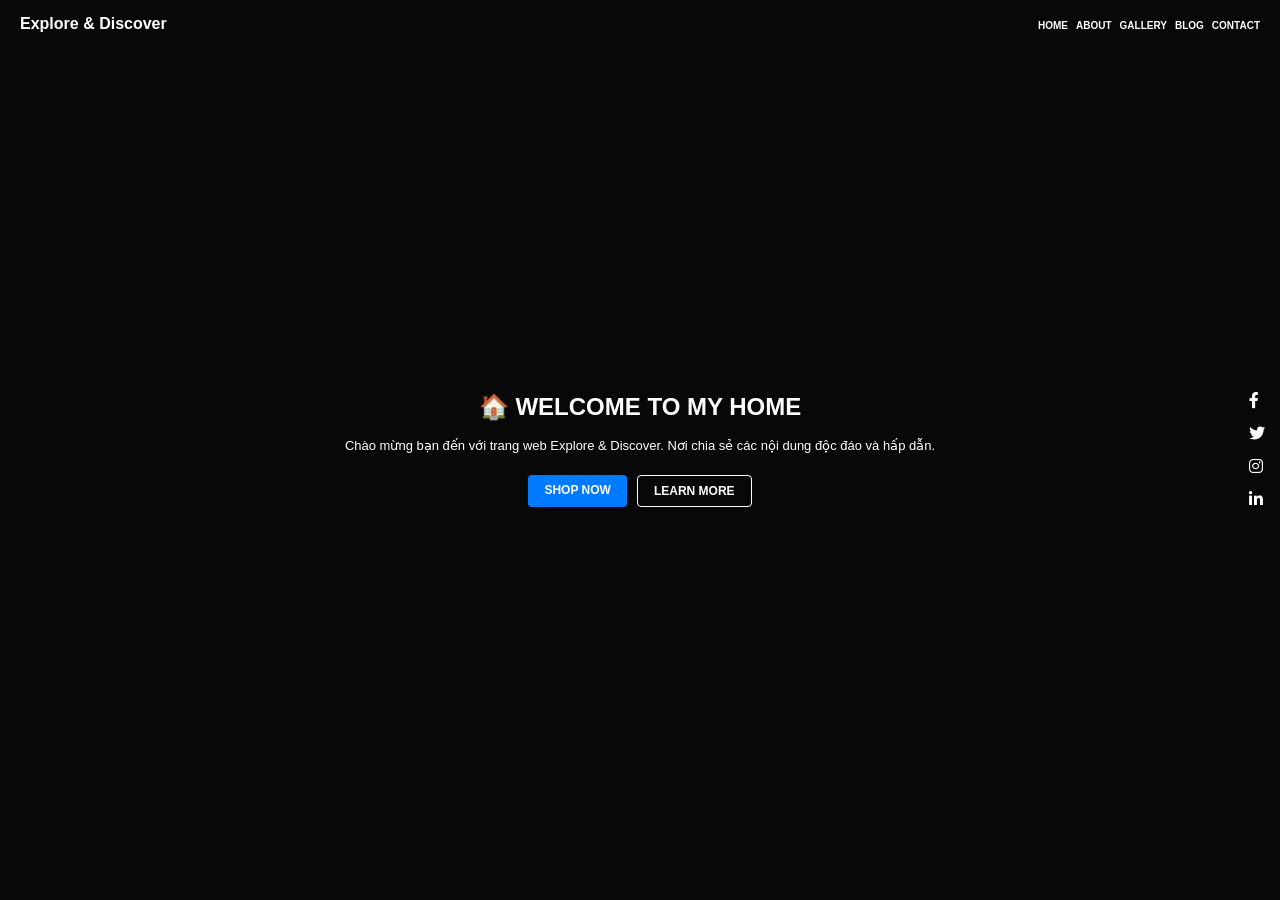
==== commit d568237e: "Create index.html" ====
--- a/index.html
+++ b/index.html
@@ -1,6560 +1,43 @@
 <!DOCTYPE html>
-<html lang="en-US" itemscope="" itemtype="http://schema.org/WebPage">
-  <head>
-    <script nonce="oFDCUgcQoY8NI59QAVWLPg">
-      window[&#39;ppConfig&#39;] = {productName: &#39;6b8ce7c01e3dacd3d2c7a8cd322ff979&#39;, deleteIsEnforced:  false , sealIsEnforced:  false , heartbeatRate:  0.5 , periodicReportingRateMillis:  60000.0 , disableAllReporting:  false };(function(){&#39;use strict&#39;;function k(a){var b=0;return function(){return b&lt;a.length?{done:!1,value:a[b++]}:{done:!0}}}function l(a){var b=typeof Symbol!=&#34;undefined&#34;&amp;&amp;Symbol.iterator&amp;&amp;a[Symbol.iterator];if(b)return b.call(a);if(typeof a.length==&#34;number&#34;)return{next:k(a)};throw Error(String(a)+&#34; is not an iterable or ArrayLike&#34;);}var m=typeof Object.defineProperties==&#34;function&#34;?Object.defineProperty:function(a,b,c){if(a==Array.prototype||a==Object.prototype)return a;a[b]=c.value;return a};
-function n(a){a=[&#34;object&#34;==typeof globalThis&amp;&amp;globalThis,a,&#34;object&#34;==typeof window&amp;&amp;window,&#34;object&#34;==typeof self&amp;&amp;self,&#34;object&#34;==typeof global&amp;&amp;global];for(var b=0;b&lt;a.length;++b){var c=a[b];if(c&amp;&amp;c.Math==Math)return c}throw Error(&#34;Cannot find global object&#34;);}var p=n(this);function q(a,b){if(b)a:{var c=p;a=a.split(&#34;.&#34;);for(var d=0;d&lt;a.length-1;d++){var e=a[d];if(!(e in c))break a;c=c[e]}a=a[a.length-1];d=c[a];b=b(d);b!=d&amp;&amp;b!=null&amp;&amp;m(c,a,{configurable:!0,writable:!0,value:b})}}
-q(&#34;Object.is&#34;,function(a){return a?a:function(b,c){return b===c?b!==0||1/b===1/c:b!==b&amp;&amp;c!==c}});q(&#34;Array.prototype.includes&#34;,function(a){return a?a:function(b,c){var d=this;d instanceof String&amp;&amp;(d=String(d));var e=d.length;c=c||0;for(c&lt;0&amp;&amp;(c=Math.max(c+e,0));c&lt;e;c++){var f=d[c];if(f===b||Object.is(f,b))return!0}return!1}});
-q(&#34;String.prototype.includes&#34;,function(a){return a?a:function(b,c){if(this==null)throw new TypeError(&#34;The &#39;this&#39; value for String.prototype.includes must not be null or undefined&#34;);if(b instanceof RegExp)throw new TypeError(&#34;First argument to String.prototype.includes must not be a regular expression&#34;);return this.indexOf(b,c||0)!==-1}});function r(a,b,c){a(&#34;https://csp.withgoogle.com/csp/proto/&#34;+encodeURIComponent(b),JSON.stringify(c))}function t(){var a;if((a=window.ppConfig)==null?0:a.disableAllReporting)return function(){};var b,c,d,e;return(e=(b=window)==null?void 0:(c=b.navigator)==null?void 0:(d=c.sendBeacon)==null?void 0:d.bind(navigator))!=null?e:u}function u(a,b){var c=new XMLHttpRequest;c.open(&#34;POST&#34;,a);c.send(b)}
-function v(){var a=(w=Object.prototype)==null?void 0:w.__lookupGetter__(&#34;__proto__&#34;),b=x,c=y;return function(){var d=a.call(this),e,f,g,h;r(c,b,{type:&#34;ACCESS_GET&#34;,origin:(f=window.location.origin)!=null?f:&#34;unknown&#34;,report:{className:(g=d==null?void 0:(e=d.constructor)==null?void 0:e.name)!=null?g:&#34;unknown&#34;,stackTrace:(h=Error().stack)!=null?h:&#34;unknown&#34;}});return d}}
-function z(){var a=(A=Object.prototype)==null?void 0:A.__lookupSetter__(&#34;__proto__&#34;),b=x,c=y;return function(d){d=a.call(this,d);var e,f,g,h;r(c,b,{type:&#34;ACCESS_SET&#34;,origin:(f=window.location.origin)!=null?f:&#34;unknown&#34;,report:{className:(g=d==null?void 0:(e=d.constructor)==null?void 0:e.name)!=null?g:&#34;unknown&#34;,stackTrace:(h=Error().stack)!=null?h:&#34;unknown&#34;}});return d}}function B(a,b){C(a.productName,b);setInterval(function(){C(a.productName,b)},a.periodicReportingRateMillis)}
-var D=&#34;constructor __defineGetter__ __defineSetter__ hasOwnProperty __lookupGetter__ __lookupSetter__ isPrototypeOf propertyIsEnumerable toString valueOf __proto__ toLocaleString x_ngfn_x&#34;.split(&#34; &#34;),E=D.concat,G=navigator.userAgent.match(/Firefox\/([0-9]+)\./),H=(!G||G.length&lt;2?0:Number(G[1])&lt;75)?[&#34;toSource&#34;]:[],I;if(H instanceof Array)I=H;else{for(var J=l(H),K,L=[];!(K=J.next()).done;)L.push(K.value);I=L}var M=E.call(D,I),N=[];
-function C(a,b){var c=[],d=l(Object.getOwnPropertyNames(Object.prototype)),e=d.next(),f;try{for(;!e.done;e=d.next()){var g=e.value;M.includes(g)||N.includes(g)||c.push(g)}}finally{e&amp;&amp;!e.done&amp;&amp;(f=d.return)&amp;&amp;f.call(d)}e=Object.prototype;d=[];for(f=0;f&lt;c.length;f++)g=c[f],d[f]={name:g,descriptor:Object.getOwnPropertyDescriptor(Object.prototype,g),type:typeof e[g]};if(d.length!==0){c=l(d);e=c.next();var h;try{for(;!e.done;e=c.next())N.push(e.value.name)}finally{e&amp;&amp;!e.done&amp;&amp;(h=c.return)&amp;&amp;h.call(c)}var F;
-r(b,a,{type:&#34;SEAL&#34;,origin:(F=window.location.origin)!=null?F:&#34;unknown&#34;,report:{blockers:d}})}};var O=Math.random(),P=t(),Q=window.ppConfig;Q&amp;&amp;(Q.disableAllReporting||Q.deleteIsEnforced&amp;&amp;Q.sealIsEnforced||O&lt;Q.heartbeatRate&amp;&amp;r(P,Q.productName,{origin:window.location.origin,type:&#34;HEARTBEAT&#34;}));var y=t(),R=window.ppConfig;if(R)if(R.deleteIsEnforced)delete Object.prototype.__proto__;else if(!R.disableAllReporting){var x=R.productName;try{var w,A;Object.defineProperty(Object.prototype,&#34;__proto__&#34;,{enumerable:!1,get:v(),set:z()})}catch(a){}}
-(function(){var a=t(),b=window.ppConfig;b&amp;&amp;(b.sealIsEnforced?Object.seal(Object.prototype):b.disableAllReporting||(document.readyState!==&#34;loading&#34;?B(b,a):document.addEventListener(&#34;DOMContentLoaded&#34;,function(){B(b,a)})))})();}).call(this);
-    </script>
-    <meta charset="utf-8" />
-    <script nonce="oFDCUgcQoY8NI59QAVWLPg">
-      var DOCS_timing={}; DOCS_timing[&#39;sl&#39;]=new Date().getTime();
-    </script>
-    <script nonce="oFDCUgcQoY8NI59QAVWLPg">
-      function _DumpException(e) {throw e;}
-    </script>
-    <script data-id="_gd" nonce="oFDCUgcQoY8NI59QAVWLPg">
-      window.WIZ_global_data = {&#34;K1cgmc&#34;:&#34;%.@.[null,null,null,[3,1,[1790944785,704036000],4],null,25]]&#34;,&#34;gnD3ee&#34;:&#34;%.@.null,null,null,\&#34;https://drive.google.com/viewer/main\&#34;]&#34;,&#34;nQyAE&#34;:{}};
-    </script>
-    <script nonce="oFDCUgcQoY8NI59QAVWLPg">
-      _docs_flag_initialData={&#34;docs-enpi2&#34;:true,&#34;atari-emtpr&#34;:false,&#34;atari-eibrm&#34;:false,&#34;atari-eipim&#34;:false,&#34;atari-etm&#34;:false,&#34;atari-mfsnd&#34;:10,&#34;docs-text-elawpc&#34;:true,&#34;docs-text-usc&#34;:true,&#34;docs-text-elsmk&#34;:false,&#34;docs-text-elsms&#34;:false,&#34;atari-bae&#34;:false,&#34;docs-text-etsrdpn&#34;:false,&#34;docs-text-etsrds&#34;:false,&#34;docs-text-endes&#34;:false,&#34;docs-text-escpv&#34;:true,&#34;docs-text-ecfs&#34;:false,&#34;docs-text-eetxp&#34;:false,&#34;docs-text-ettctvs&#34;:false,&#34;docs-text-escoubs&#34;:false,&#34;docs-text-escivs&#34;:false,&#34;docs-text-escitrbs&#34;:false,&#34;docs-text-eosm&#34;:false,&#34;docs-text-epsi&#34;:false,&#34;docs-text-esic&#34;:false,&#34;docs-text-elss&#34;:false,&#34;docs-text-ebrfs&#34;:false,&#34;docs-text-etocs&#34;:false,&#34;docs-text-eeds&#34;:false,&#34;docs-text-esbefr&#34;:false,&#34;docs-etshc&#34;:false,&#34;docs-efsmsdl&#34;:false,&#34;docs-text-eiosmc&#34;:false,&#34;docs-text-ebrmkc&#34;:false,&#34;docs-text-ehlb&#34;:false,&#34;docs-text-dwit&#34;:false,&#34;docs-text-elawp&#34;:true,&#34;docs-eec&#34;:true,&#34;docs-eecac&#34;:true,&#34;docs-elsp&#34;:false,&#34;docs-esff&#34;:false,&#34;docs-ets&#34;:false,&#34;docs-idu&#34;:false,&#34;docs-sup&#34;:&#34;&#34;,&#34;docs-dli&#34;:false,&#34;docs-liap&#34;:&#34;/naLogImpressions&#34;,&#34;ilcm&#34;:{&#34;eui&#34;:&#34;AHKXmL3U8MDb12QkgO15Hlc3tnawCknOsO8CovxQTAIlOWliULZ2_wYr68C0Wmb1iDId8abLF8X1&#34;,&#34;je&#34;:1,&#34;sstu&#34;:1791446696255474,&#34;si&#34;:&#34;CPO_2__6qZcDFTDfzgAdJkYFFg&#34;,&#34;gsc&#34;:null,&#34;ei&#34;:[5703839,5704621,5706832,5706836,5738513,5738529,5743108,5743124,5776501,5776517,14101306,14101502,14101510,14101534,49472063,49472071,49644015,49644023,49769337,49769345,49822921,49822929,49833462,49833470,49842855,49842863,49924706,49924714,50223641,50223649,50266222,50266230,50273528,50273536,50297076,50297084,50561343,50561351,50586962,50586970,70971256,70971264,71079938,71079946,71085241,71085249,71120968,71120976,71387889,71387897,71465947,71465955,71528597,71528605,71530083,71530091,71544834,71544842,71546425,71546433,71658040,71658048,71659813,71659821,71689860,71689868,71710040,71710048,71798420,71798436,71825383,71825391,71855000,71855008,71897827,71897835,71960540,71960548,94327671,94327679,94333163,94333171,94353368,94353376,94386871,94386879,94434257,94434265,94629757,94629765,94661802,94661810,94692298,94692306,94785229,94785237,94904089,94904097,94918952,94918960,94940194,95087186,95087194,95111985,95111993,95112873,95112881,95314802,95314810,99251983,99251991,99368792,99368800,99402331,99402339,99440853,99440861,99457807,99457815,101492731,101492739,101519280,101519288,101562406,101562414,101631191,101631199,101687117,101687125,101836971,101836979,101837416,101837424,101887674,101887682,101889043,101889051,101917185,101917193,101922739,101922747,101922880,101922888,101933491,101933499,102030642,102030650,102059541,102059549,102070930,102070938,102146687,102146695,102161447,102161455,102178402,102178410,102198282,102198290,102244489,102244497,102280628,102280636,102343380,102343388,102402679,102402687,102469860,102469868,102517339,102517344,102548521,102548529,102673375,102685384,102685389,102685929,102685934,102691157,102691162,102691290,102691295,102718396,102721215,102721220,102727402,102727407,102761474,102761479,102762315,102762323,102787563,102807790,102807798,102864203,102864211,102867835,102867843,102883758,102883766,102902848,102902856,102903660,102903668,102909750,102909755,102925819,102925827,102926523,102926531,102932587,102932595,102944189,102944194,102944268,102944273,102944503,102944508,102944582,102944587,102944680,102944685,102944785,102944790,102956685,102956693,102972669,102972677,102987007,102987015,102988272,102988277,102988402,102988407,102988695,102988700,102988929,102988934,103011418,103011426,103020635,103020643,103163044,103163052,103176010,103176018,103276092,103285966,103285974,103286444,103286452,103288306,103288314,103289103,103289108,103289273,103289278,103326407,103326415,103343830,103343838,104530130,104573899,104573907,104575332,104575337,104575491,104575496,104575691,104575696,104575894,104615595,104615603,104699504,104699512,104761751,104761759,104794443,104794451,104907811,104907819,104976617,104976625,104983169,104983177,105082097,105082105,105083748,105083756,105087788,105087796,105100847,105100855,105101270,105101278,105125317,105125325,105180894,105180902,105283687,105283695,105292835,105292843,105346285,105346293,105360418,105360426,105371923,105371931,105373824,105373832,105393811,105393819,105439171,105439179,115511323,115511328,115601129,115601137,115626258,115626266,115626439,115626447,115669258,115669266,115779821,115779829,115780458,115780466,115818444,115818449,115821407,115821415,115822445,115822453,115854768,115854776,115909741,115909749,116062700,116062708,116068898,116068906,116176809,116176817,116221334,116221342,116250605,116250613,116276461,116276469,116307750,116361234,116372477,116372485,116407665,116416034,116416042,116418137,116418145,116425644,116448407,116449516,116470832,116495787,116496398,116538516,116538524,116542687,116550348,116567571,116567576,116593749,116609471,116609479,116613094,116613710,116685399,116685789,116699509,116699517,116704082,116704120,116714309,116714312,116756943,116756951,116783822,116783827,116840681,116840686,116874913,116877099,116919494,116923675,116924992,116980487,116980495,116981709,116981717,116982512,116982520,116982974,116982982,116988124,116988132,117026763,117026878,117026880,117037068,117037076,117037622,117037626,117136347,117145772,117145780,117166647,117223999,117224007,117236066,117268957,117268965,117283949,117283954,117286791,117286799,117290330,117290338,117309374,117309382,117310090,117310098,117382832,117410074,117457958,117457966,117503217,117503225,117504383,117504391,117528468,117528471,117530138,117547661,117547669,117556935,117557278,117617889,117632590,117642488,117643160,117643168,117643628,117643636,117683635,117706015,117711597,117728353,117728361,117734392,117736031,117755703,117755716,117755820,117756394,117775368,117782123,117840095,117895900,117895908,117952935,117995685,117997204,117999163,118010934,118044535,118094558,118094563,118098249,118098257,118110574,118110582,118144992,118145000,118155411,118171121,118171213,118172011,118179261,118219914,118237135,118237143,118240393,118246247,118254619,118269184,118275356,118281144,118281152,118285275,118291766,118291774,118342369,118346424,118347706,118349323,118349326,118349356,118364657,118367791,118367937,118367945,118368676,118368684,118373667,118417364,118417372,118449075,118462069,118484679,118484687,118494714,118509496,118511786,118519229,118532140,118532142,118599461,118599469,118654314,118669235,118717392,118736895,118780368,118792272,118807052,118809999,118810531,118825246,118830481,118830620,118830622,118830624,118830626,118830628,118830630,118830632,118830634,118830636,118830640,118855606,118884772,118961008,118961016,118970617,119022332,119022340,119038638,119038646,119061297,119062150,119062158,119070701,119077135,119077143,119078243,119087275,119092108,119106920,119109774,119109782,119126674,119127375,119142923,119164991,119164993,119164995,119187340,119209341,119209377,119220909,119220911,119220913,119220915,119220917,119220919,119221438,119249911,119255437,119262908,119275421,119346325,119346731,119367351,119367356,119382576,119389357,119389365,119453373,119454159,119454164,119454377,119471147,119474894,119474902,119486429,119520107,119528382,119528390,119530260,119530268,119552616,119566028,119566036,119590765,119590807,119590935,119593000,119593008,119595147,119595155,119605190,119605198,119621403,119621408,119621936,119636046,119651586,119651594,119666087,119666095,119671790,119671798,119684496,119702549,119702557,119707161,119745075,119768442,119770545,119770553,119771791,119771799,119773246,119773713,119776352,119794118,119804531,119807183,119870000,119870008,119885476,119914241,119941748,119941750,119942872,119944463,119989281,120024049,120049151,120049159,120050660,120050668,120107754,120120566,120138409,120138417,120140755,120175627,120175635,120176275,120176283,120184009,120195953,120232064,120285471,120292177,120300729,120350596,120350601,120388576,120395666,120437412,120446673,120459269,120465877,120465885,120493132,120493140,120533176,120540098,120619846,120619851,120640043,120666798,120672603,120674439,120674441,120674443,120674444,120674447,120674449,120676584,120678228,120705172,120713457,120716393,120730671,120730676,120735852,120735857,120772218,120773177,120773182,120812978,120864327,120864331,120900452,120900460,120933033,120953430,120954531,120982382,120982390,121032480,121172911,121242967,121345854,121358031,121372721,121381430,121381432,121381433,121381436,121381437,121381439,121381441,121381444,121381445,121381447,121381450,121381452,121381454,121381471,121381960,121383007,121387573,121474445],&#34;crc&#34;:0,&#34;cvi&#34;:[]},&#34;docs-ccdil&#34;:false,&#34;docs-eil&#34;:true,&#34;info_params&#34;:{},&#34;buildLabel&#34;:&#34;editors.sites-viewer-frontend_20260928.02_p2&#34;,&#34;docs-show_debug_info&#34;:false,&#34;atari-jefp&#34;:&#34;/_/view/jserror&#34;,&#34;docs-jern&#34;:&#34;view&#34;,&#34;atari-rhpp&#34;:&#34;/_/view&#34;,&#34;docs-ecuach&#34;:false,&#34;docs-cclt&#34;:2033,&#34;docs-ecci&#34;:true,&#34;docs-esi&#34;:false,&#34;docs-efypr&#34;:true,&#34;docs-eyprp&#34;:true,&#34;docs-li&#34;:&#34;104240&#34;,&#34;docs-trgthnt&#34;:&#34;&#34;,&#34;docs-etmhn&#34;:false,&#34;docs-thnt&#34;:&#34;&#34;,&#34;docs-hdet&#34;:[&#34;nMX17M8pQ0kLUkpsP190WPbQDRJQ&#34;,&#34;17hED8kG50kLUkpsP190TThQn3DA&#34;,&#34;BDNZR4PXx0kLUkpsP190SJtNPkYt&#34;,&#34;Etj5wJCQk0kLUkpsP190NwiL8UMa&#34;,&#34;xCLbbDUPA0kLUkpsP190XkGJiPUm&#34;,&#34;2NUkoZehW0kLUkpsP190UUNLiXW9&#34;,&#34;yuvYtd5590kLUkpsP190Qya5K4UR&#34;,&#34;ZH4rzt2uk0kLUkpsP190UDkF5Bkq&#34;,&#34;uQUQhn57A0kLUkpsP190WHoihP41&#34;,&#34;93w8zoRF70kLUkpsP190TxXbtSeV&#34;,&#34;fAPatjr1X0kLUkpsP190SaRjNRjw&#34;,&#34;T4vgqqjK70kLUkpsP190ScPehgAW&#34;,&#34;JyFR2tYWZ0kLUkpsP190Rn3HzkxT&#34;,&#34;ufXj7vmeJ0kLUkpsP190QURhvJn2&#34;,&#34;KFks7UeZ30kLUkpsP190UUMR6cvh&#34;,&#34;LcTa6EjeC0kLUkpsP190RKgvW5qi&#34;,&#34;s3UFcjGjt0kLUkpsP190Z45ftWRr&#34;,&#34;o99ewBQXy0kLUkpsP190Nq2qr6tf&#34;,&#34;PHVyy5uSS0kLUkpsP190SUsYo8gQ&#34;,&#34;yZn21akid0iSFTCbiEB0WPiGEST3&#34;,&#34;h2TtqzmQF0kLUkpsP190YPJiQt7p&#34;,&#34;MZi9vb5UC0kLUkpsP190ReUhvVjy&#34;,&#34;dSR6SPjB80kLUkpsP190Y3xHa9qA&#34;,&#34;Bz6B7VmLu0kLUkpsP190W3FeobP7&#34;,&#34;AiLoubzsd0kLUkpsP190XtYNPgYT&#34;,&#34;2J3DVQoVh0kLUkpsP190R5wShSrC&#34;,&#34;MLmbZasLS0kLUkpsP190YHf6Zjsf&#34;,&#34;LjsdWFqUn0kLUkpsP190TwXBLtsw&#34;,&#34;S1T4ezMsZ0kLUkpsP190U6GfQUxi&#34;,&#34;LwAAPYPwi0kLUkpsP190TR4aaiFR&#34;,&#34;zZpS7TtwA0kLUkpsP190SJfhmHn8&#34;,&#34;LqadmuFLc0kLUkpsP190VqMgRe9G&#34;,&#34;PyRpJWvnF0kLUkpsP190X6czxBQU&#34;,&#34;oiu5UhKXt0kLUkpsP190XWFatA4U&#34;,&#34;m3m67mpQU0kLUkpsP190RpzeM6tt&#34;,&#34;WKyXQmUiJ0kLUkpsP190WtAghmdt&#34;,&#34;Nf2nd9NhF0kLUkpsP190REtRKaUF&#34;,&#34;fjqF9C7Mg0kLUkpsP190WGtWAuX2&#34;,&#34;cb1fdvu6p0kLUkpsP190U5AywQpZ&#34;,&#34;43PL8e9wN0kLUkpsP190PfUhabvT&#34;,&#34;N5u4VeWhx0iSFTCbiEB0VUTNdX6g&#34;,&#34;XM16tjwrD0iSFTCbiEB0NfzvTeuU&#34;,&#34;ybYTJk1eD0iSFTCbiEB0QV4rkzSF&#34;,&#34;TgXar1TSG0iSFTCbiEB0SsXMaKuP&#34;,&#34;JYfGDkExa0iSFTCbiEB0TTQnEDtH&#34;,&#34;2i9JBUZ3w0iSFTCbiEB0RytbUoNq&#34;,&#34;pgvTVXNKa0iSFTCbiEB0ShqmBTMR&#34;,&#34;NsVnd81bW0iSFTCbiEB0RhcXEK9M&#34;,&#34;rTQirATnb0iSFTCbiEB0W5cPcA7D&#34;,&#34;wNyww2Syr0iSFTCbiEB0Pzsbemba&#34;,&#34;DVdpfbqGj0iSFTCbiEB0RP4dMdFg&#34;,&#34;WKN3dsuG20iSFTCbiEB0NtEYhMK7&#34;,&#34;S5iPRteXX0iSFTCbiEB0YkMazE6h&#34;,&#34;6hmou1AcB0iSFTCbiEB0R9rZWXdz&#34;,&#34;wvo4NcLUj0iSFTCbiEB0Tt7mcVxE&#34;,&#34;rMLvYG5Cd0iSFTCbiEB0VMB6o5sk&#34;,&#34;EnxXFzAMR0iSFTCbiEB0NxWnFJEU&#34;,&#34;4SFrbzo420iSFTCbiEB0W7wu3rzt&#34;,&#34;Nr7mDWodK0iSFTCbiEB0Ruynrudk&#34;,&#34;pSnfxxWWp0iSFTCbiEB0RaiP6PBc&#34;,&#34;AtYGKBuKp0iSFTCbiEB0Ntmn3yCs&#34;,&#34;WMpW1Q5dP0iSFTCbiEB0WLWPn6Po&#34;,&#34;rTcCMw3BM0mHq3jmV6o0RHeAExRK&#34;,&#34;HUYzfGVRa0mHq3jmV6o0Uxe2caXK&#34;,&#34;1XYMmM1Cu0mHq3jmV6o0Z3pEi8xm&#34;,&#34;xHhMJiXiV0mHq3jmV6o0WB8WinyM&#34;,&#34;xwSFpxEiU0mHq3jmV6o0PcnvcKmd&#34;,&#34;4MBkBg26q0mHq3jmV6o0QeKPRMpY&#34;,&#34;y5g8iW2T80mHq3jmV6o0Nr8SAj4C&#34;,&#34;W9YRKy3Lb0iSFTCbiEB0Xfs1EfPr&#34;,&#34;Ed3nhrN8D0iSFTCbiEB0RN4bJ53y&#34;,&#34;zxDKY7PC10iSFTCbiEB0UDYPJwDZ&#34;,&#34;bhEyDmbwi0mHq3jmV6o0TngCF1v2&#34;,&#34;6rKYZ6uHA0mHq3jmV6o0TeDZjgB8&#34;,&#34;71Deousgx0mHq3jmV6o0WXBQiyzi&#34;,&#34;sVEZbUAa70mHq3jmV6o0TNq1M7FF&#34;,&#34;8ZPFZT5nG0mHq3jmV6o0PJ5yoVh4&#34;,&#34;LDuvzP2Bd0mHq3jmV6o0TwNPVpW8&#34;,&#34;P55v8p4Lk0mHq3jmV6o0VjggjHMV&#34;,&#34;QqnZoz9ko0mHq3jmV6o0QskzBcHn&#34;,&#34;Nq8mdjdGg0mHq3jmV6o0WShxQA39&#34;,&#34;iQNA6mEJy0mHq3jmV6o0Q2iGT9fW&#34;,&#34;sNcbk2hJ80mHq3jmV6o0VbqaovQb&#34;,&#34;6nr31z9Wv0mERqSGkGf0VhuvAXWC&#34;,&#34;RLHeYNm410mERqSGkGf0Y817EUFK&#34;,&#34;vmx68XtfJ0mERqSGkGf0RCUBfsQr&#34;,&#34;687J7yD1q0mERqSGkGf0RVmMYHo1&#34;,&#34;qwhWQy8Zi0mERqSGkGf0W2tdypUF&#34;,&#34;wF8Sk241e0mERqSGkGf0YNtN6gpV&#34;,&#34;ijUhdx2QN0mERqSGkGf0TSD26iBJ&#34;,&#34;3iBLaMnuG0mERqSGkGf0VdY8XuLS&#34;,&#34;cFR77YEGo0iSFTCbiEB0PcMDWjX2&#34;,&#34;evUYuNCS80mERqSGkGf0Psi8j3Dw&#34;,&#34;soWncRV7C0mERqSGkGf0PZheXrWA&#34;,&#34;TvjoiCaar0mERqSGkGf0S9qS5adj&#34;,&#34;txL54xWLC0mERqSGkGf0XoEGTvCu&#34;,&#34;MP3EsW1un0mERqSGkGf0QDkfTxat&#34;,&#34;N1q4Y3fqz0mERqSGkGf0W1oPWWoc&#34;,&#34;pnKWhXiJi0mERqSGkGf0RDJejrBm&#34;,&#34;uLoGBsxEp0mERqSGkGf0Umz4HBC5&#34;,&#34;zu73Bdvrn0mERqSGkGf0P7FS5ZnG&#34;,&#34;KwaNot15n0mERqSGkGf0UnBhGVoK&#34;,&#34;eCHWxyhvo0mERqSGkGf0RJfZmQ1f&#34;,&#34;aWZA9kUWi0mERqSGkGf0RtY99iNR&#34;,&#34;hYhSXg7xc0mERqSGkGf0TzjfDj1R&#34;,&#34;ffZmMGtYT0suK1NZr2K0QUxSzEMN&#34;,&#34;NagbcZWyB0suK1NZr2K0SJmfmJ3n&#34;,&#34;KMcLKvubv0suK1NZr2K0PLMUJ7zr&#34;,&#34;a13ejFS5i0suK1NZr2K0WzewY5tP&#34;,&#34;pZ1hXv7ve0suK1NZr2K0U5qoNhyU&#34;,&#34;pwLDucJZU0ezFcgqx310NgtmYpbV&#34;,&#34;TCKDVQ6J0Bn3gbW4AcZC0PQKypCa&#34;,&#34;Z7vabQzZ0Bn3gbW4AcZC0TfvmSab&#34;,&#34;UUNcLtsso0mERqSGkGf0Uwg2tMZa&#34;,&#34;fznmScpy0Bn3gbW4AcZC0Vie7eK1&#34;,&#34;wYCZkqoz10fBWirfAym0S1sADKbJ&#34;],&#34;docs-hunds&#34;:false,&#34;docs-hae&#34;:&#34;PROD&#34;,&#34;docs-ehn&#34;:false,&#34;docs-epq&#34;:true,&#34;docs-upap&#34;:&#34;/_/view/prefs&#34;,&#34;docs-eupub&#34;:true}; _docs_flag_cek= null ; if (window[&#39;DOCS_timing&#39;]) {DOCS_timing[&#39;ifdld&#39;]=new Date().getTime();}
-    </script>
-    <meta name="viewport" content="width=device-width, initial-scale=1" />
-    <meta http-equiv="X-UA-Compatible" content="IE=edge" />
-    <meta name="referrer" content="origin" />
-    <link rel="icon" href="https://www.gstatic.com/images/branding/productlogos/sites_2026/v3/ico/sites_2026_16dp.ico" />
-    <meta property="og:title" content="Explore &amp; Discover" />
-    <meta property="og:type" content="website" />
-    <meta property="og:url" content="https://sites.google.com/view/goexploretoday/" />
-    <meta property="og:description" content="      🏠 WELCOME TO MY HOME 
-" />
-    <meta itemprop="name" content="Explore &amp; Discover" />
-    <meta itemprop="description" content="      🏠 WELCOME TO MY HOME 
-" />
-    <meta itemprop="url" content="https://sites.google.com/view/goexploretoday/" />
-    <meta itemprop="thumbnailUrl" content="https://sites.google.com/sitesv-images-rt/AMxu72tFg6f132A3WvDFWt_aOP3V0FoYkpleRvH0oVQNhRxPV_-3NSKpRZyzGphJRKu_9C4Eu1HtLVrW2dKlwqU7zmx9jc-mWsEcQQCtz8V6vQIzafyW1q_aiVki7NPFjisZ5Fv8RUULRCMhTw9oLfh98kqge3ajM9fefMzMhxunRAYXb1ozcsyEEb9PAw67=w16383" />
-    <meta itemprop="image" content="https://sites.google.com/sitesv-images-rt/AMxu72tFg6f132A3WvDFWt_aOP3V0FoYkpleRvH0oVQNhRxPV_-3NSKpRZyzGphJRKu_9C4Eu1HtLVrW2dKlwqU7zmx9jc-mWsEcQQCtz8V6vQIzafyW1q_aiVki7NPFjisZ5Fv8RUULRCMhTw9oLfh98kqge3ajM9fefMzMhxunRAYXb1ozcsyEEb9PAw67=w16383" />
-    <meta itemprop="imageUrl" content="https://sites.google.com/sitesv-images-rt/AMxu72tFg6f132A3WvDFWt_aOP3V0FoYkpleRvH0oVQNhRxPV_-3NSKpRZyzGphJRKu_9C4Eu1HtLVrW2dKlwqU7zmx9jc-mWsEcQQCtz8V6vQIzafyW1q_aiVki7NPFjisZ5Fv8RUULRCMhTw9oLfh98kqge3ajM9fefMzMhxunRAYXb1ozcsyEEb9PAw67=w16383" />
-    <meta property="og:image" content="https://sites.google.com/sitesv-images-rt/AMxu72tFg6f132A3WvDFWt_aOP3V0FoYkpleRvH0oVQNhRxPV_-3NSKpRZyzGphJRKu_9C4Eu1HtLVrW2dKlwqU7zmx9jc-mWsEcQQCtz8V6vQIzafyW1q_aiVki7NPFjisZ5Fv8RUULRCMhTw9oLfh98kqge3ajM9fefMzMhxunRAYXb1ozcsyEEb9PAw67=w16383" />
-    <link href="https://fonts.googleapis.com/css?family=Lato%3A300%2C300italic%2C400%2C400italic%2C700%2C700italic&amp;display=swap" rel="stylesheet" nonce="3kIpiD31aV7k4k11xLsgNQ" />
-    <link href="https://fonts.googleapis.com/css?family=Google+Sans:400,500|Roboto:300,400,500,700|Source+Code+Pro:400,700&amp;display=swap" rel="stylesheet" nonce="3kIpiD31aV7k4k11xLsgNQ" />
-    <link href="https://fonts.googleapis.com/css?family=Lato%3Ai%2Cbi%2C700%2C400&amp;display=swap" rel="stylesheet" nonce="3kIpiD31aV7k4k11xLsgNQ" />
-    <link rel="stylesheet" href="https://www.gstatic.com/_/atari/_/ss/k=atari.vw.16Ymw_E74h0.L.X.O/am=QAAAGAAI/d=1/rs=AGEqA5lxj_VDvKCE8L4Bpub8YuE7flc85Q" data-id="_cl" nonce="3kIpiD31aV7k4k11xLsgNQ" />
-    <script nonce="oFDCUgcQoY8NI59QAVWLPg">
-    </script>
-    <title>
-      Explore &amp; Discover
-    </title>
-    <style jsname="ptDGoc" nonce="3kIpiD31aV7k4k11xLsgNQ">
-      .M63kCb{background-color: rgba(255,255,255,1);}.OUGEr{color: rgba(33,33,33,1);}.duRjpb .OUGEr{color: rgba(34,110,147,1);}.JYVBee .OUGEr{color: rgba(34,110,147,1);}.OmQG5e .OUGEr{color: rgba(33,33,33,1);}.iwQgFb{background-color: rgba(0,0,0,0.150000006);}.ySLm4c{font-family: Lato, sans-serif;}.CbiMKe{background-color: rgba(30,108,147,1);}.qeLZfd .zfr3Q{color: rgba(33,33,33,1);}.qeLZfd .qnVSj{color: rgba(33,33,33,1);}.qeLZfd .Glwbz{color: rgba(33,33,33,1);}.qeLZfd .duRjpb{color: rgba(34,110,147,1);}.qeLZfd .qLrapd{color: rgba(34,110,147,1);}.qeLZfd .JYVBee{color: rgba(34,110,147,1);}.qeLZfd .aHM7ed{color: rgba(34,110,147,1);}.qeLZfd .OmQG5e{color: rgba(33,33,33,1);}.qeLZfd .NHD4Gf{color: rgba(33,33,33,1);}.qeLZfd .aw5Odc{color: rgba(0,101,128,1);}.qeLZfd .dhtgD:hover{color: rgba(0,0,0,1);}.qeLZfd .dhtgD:visited{color: rgba(0,101,128,1);}.qeLZfd .iwQgFb{background-color: rgba(0,0,0,0.150000006);}.qeLZfd .OUGEr{color: rgba(33,33,33,1);}.qeLZfd .duRjpb .OUGEr{color: rgba(34,110,147,1);}.qeLZfd .JYVBee .OUGEr{color: rgba(34,110,147,1);}.qeLZfd .OmQG5e .OUGEr{color: rgba(33,33,33,1);}.qeLZfd:before{background-color: rgba(242,242,242,1); display: block;}.lQAHbd .zfr3Q{color: rgba(255,255,255,1);}.lQAHbd .qnVSj{color: rgba(255,255,255,1);}.lQAHbd .Glwbz{color: rgba(255,255,255,1);}.lQAHbd .duRjpb{color: rgba(255,255,255,1);}.lQAHbd .qLrapd{color: rgba(255,255,255,1);}.lQAHbd .JYVBee{color: rgba(255,255,255,1);}.lQAHbd .aHM7ed{color: rgba(255,255,255,1);}.lQAHbd .OmQG5e{color: rgba(255,255,255,1);}.lQAHbd .NHD4Gf{color: rgba(255,255,255,1);}.lQAHbd .aw5Odc{color: rgba(255,255,255,1);}.lQAHbd .dhtgD:hover{color: rgba(255,255,255,1);}.lQAHbd .dhtgD:visited{color: rgba(255,255,255,1);}.lQAHbd .iwQgFb{background-color: rgba(255,255,255,0.150000006);}.lQAHbd .OUGEr{color: rgba(255,255,255,1);}.lQAHbd .duRjpb .OUGEr{color: rgba(255,255,255,1);}.lQAHbd .JYVBee .OUGEr{color: rgba(255,255,255,1);}.lQAHbd .OmQG5e .OUGEr{color: rgba(255,255,255,1);}.lQAHbd .CbiMKe{background-color: rgba(255,255,255,1);}.lQAHbd:before{background-color: rgba(30,108,147,1); display: block;}.cJgDec .zfr3Q{color: rgba(255,255,255,1);}.cJgDec .zfr3Q .OUGEr{color: rgba(255,255,255,1);}.cJgDec .qnVSj{color: rgba(255,255,255,1);}.cJgDec .Glwbz{color: rgba(255,255,255,1);}.cJgDec .qLrapd{color: rgba(255,255,255,1);}.cJgDec .aHM7ed{color: rgba(255,255,255,1);}.cJgDec .NHD4Gf{color: rgba(255,255,255,1);}.cJgDec .IFuOkc:before{background-color: rgba(33,33,33,1); opacity: 0; display: block;}.O13XJf{height: 340px; padding-bottom: 60px; padding-top: 60px;}.O13XJf .IFuOkc{background-color: rgba(34,110,147,1); background-image: url(https://ssl.gstatic.com/atari/images/simple-header-blended-small.png);}.O13XJf .IFuOkc:before{background-color: rgba(33,33,33,1); opacity: 0.4; display: block;}.O13XJf .zfr3Q{color: rgba(255,255,255,1);}.O13XJf .qnVSj{color: rgba(255,255,255,1);}.O13XJf .Glwbz{color: rgba(255,255,255,1);}.O13XJf .duRjpb{color: rgba(255,255,255,1);}.O13XJf .qLrapd{color: rgba(255,255,255,1);}.O13XJf .JYVBee{color: rgba(255,255,255,1);}.O13XJf .aHM7ed{color: rgba(255,255,255,1);}.O13XJf .OmQG5e{color: rgba(255,255,255,1);}.O13XJf .NHD4Gf{color: rgba(255,255,255,1);}.tpmmCb .zfr3Q{color: rgba(33,33,33,1);}.tpmmCb .zfr3Q .OUGEr{color: rgba(33,33,33,1);}.tpmmCb .qnVSj{color: rgba(33,33,33,1);}.tpmmCb .Glwbz{color: rgba(33,33,33,1);}.tpmmCb .qLrapd{color: rgba(33,33,33,1);}.tpmmCb .aHM7ed{color: rgba(33,33,33,1);}.tpmmCb .NHD4Gf{color: rgba(33,33,33,1);}.tpmmCb .IFuOkc:before{background-color: rgba(255,255,255,1); display: block;}.tpmmCb .Wew9ke{fill: rgba(33,33,33,1);}.aw5Odc{color: rgba(0,101,128,1);}.dhtgD:hover{color: rgba(0,122,147,1);}.dhtgD:active{color: rgba(0,122,147,1);}.dhtgD:visited{color: rgba(0,101,128,1);}.Zjiec{color: rgba(255,255,255,1); font-family: Lato, sans-serif; font-size: 19pt; font-weight: 300; letter-spacing: 1px; line-height: 1.3; padding-bottom: 62.5px; padding-left: 48px; padding-right: 36px; padding-top: 11.5px;}.XMyrgf{margin-top: 0px; margin-left: 48px; margin-bottom: 24px; margin-right: 24px;}.TlfmSc{color: rgba(255,255,255,1); font-family: Lato, sans-serif; font-size: 15pt; font-weight: 300; line-height: 1.333;}.Mz8gvb{color: rgba(255,255,255,1);}.zDUgLc{background-color: rgba(33,33,33,1);}.QTKDff.chg4Jd:focus{background-color: rgba(255,255,255,0.1199999973);}.YTv4We{color: rgba(178,178,178,1);}.YTv4We:hover:before{background-color: rgba(255,255,255,0.1199999973); display: block;}.YTv4We.chg4Jd:focus:before{border-color: rgba(255,255,255,0.3600000143); display: block;}.eWDljc{background-color: rgba(33,33,33,1);}.eWDljc .hDrhEe{padding-left: 8px;}.ZXW7w{color: rgba(255,255,255,1); opacity: 1;}.PsKE7e{color: rgba(255,255,255,1); font-family: Lato, sans-serif; font-size: 12pt; font-weight: 300;}.lhZOrc{color: rgba(73,170,212,1);}.hDrhEe:hover{color: rgba(73,170,212,1);}.M9vuGd{color: rgba(73,170,212,1); font-weight: 400;}.jgXgSe:hover{color: rgba(73,170,212,1);}.j10yRb:hover{color: rgba(0,188,212,1);}.j10yRb.chg4Jd:focus:before{border-color: rgba(255,255,255,0.3600000143); display: block;}.tCHXDc{color: rgba(255,255,255,1);}.iWs3gf.chg4Jd:focus{background-color: rgba(255,255,255,0.1199999973);}.wgxiMe{background-color: rgba(33,33,33,1);}.fOU46b .TlfmSc{color: rgba(255,255,255,1);}.fOU46b .KJll8d{background-color: rgba(255,255,255,1);}.fOU46b .Mz8gvb{color: rgba(255,255,255,1);}.fOU46b .Mz8gvb.chg4Jd:focus:before{border-color: rgba(255,255,255,1); display: block;}.fOU46b .qV4dIc{color: rgba(255,255,255,0.8700000048);}.fOU46b .jgXgSe:hover{color: rgba(255,255,255,1);}.fOU46b .M9vuGd{color: rgba(255,255,255,1);}.fOU46b .tCHXDc{color: rgba(255,255,255,0.8700000048);}.fOU46b .iWs3gf.chg4Jd:focus{background-color: rgba(255,255,255,0.1199999973);}.fOU46b .G8QRnc .Mz8gvb{color: rgba(0,0,0,0.8000000119);}.fOU46b .G8QRnc .Mz8gvb.chg4Jd:focus:before{border-color: rgba(0,0,0,0.8000000119); display: block;}.fOU46b .G8QRnc .ZXW7w{color: rgba(0,0,0,0.8000000119);}.fOU46b .G8QRnc .TlfmSc{color: rgba(0,0,0,0.8000000119);}.fOU46b .G8QRnc .KJll8d{background-color: rgba(0,0,0,0.8000000119);}.fOU46b .G8QRnc .qV4dIc{color: rgba(0,0,0,0.6399999857);}.fOU46b .G8QRnc .jgXgSe:hover{color: rgba(0,0,0,0.8199999928);}.fOU46b .G8QRnc .M9vuGd{color: rgba(0,0,0,0.8199999928);}.fOU46b .G8QRnc .tCHXDc{color: rgba(0,0,0,0.6399999857);}.fOU46b .G8QRnc .iWs3gf.chg4Jd:focus{background-color: rgba(0,0,0,0.1199999973);}.fOU46b .usN8rf .Mz8gvb{color: rgba(0,0,0,0.8000000119);}.fOU46b .usN8rf .Mz8gvb.chg4Jd:focus:before{border-color: rgba(0,0,0,0.8000000119); display: block;}.fOU46b .usN8rf .ZXW7w{color: rgba(0,0,0,0.8000000119);}.fOU46b .usN8rf .TlfmSc{color: rgba(0,0,0,0.8000000119);}.fOU46b .usN8rf .KJll8d{background-color: rgba(0,0,0,0.8000000119);}.fOU46b .usN8rf .qV4dIc{color: rgba(0,0,0,0.6399999857);}.fOU46b .usN8rf .jgXgSe:hover{color: rgba(0,0,0,0.8199999928);}.fOU46b .usN8rf .M9vuGd{color: rgba(0,0,0,0.8199999928);}.fOU46b .usN8rf .tCHXDc{color: rgba(0,0,0,0.6399999857);}.fOU46b .usN8rf .iWs3gf.chg4Jd:focus{background-color: rgba(0,0,0,0.1199999973);}.fOU46b .aCIEDd .qV4dIc{color: rgba(33,33,33,1);}.fOU46b .aCIEDd .TlfmSc{color: rgba(33,33,33,1);}.fOU46b .aCIEDd .KJll8d{background-color: rgba(33,33,33,1);}.fOU46b .aCIEDd .ZXW7w{color: rgba(33,33,33,1);}.fOU46b .aCIEDd .jgXgSe:hover{color: rgba(33,33,33,1); opacity: 0.82;}.fOU46b .aCIEDd .Mz8gvb{color: rgba(33,33,33,1);}.fOU46b .aCIEDd .tCHXDc{color: rgba(33,33,33,1);}.fOU46b .aCIEDd .iWs3gf.chg4Jd:focus{background-color: rgba(33,33,33,0.1199999973);}.fOU46b .a3ETed .qV4dIc{color: rgba(255,255,255,1);}.fOU46b .a3ETed .TlfmSc{color: rgba(255,255,255,1);}.fOU46b .a3ETed .KJll8d{background-color: rgba(255,255,255,1);}.fOU46b .a3ETed .ZXW7w{color: rgba(255,255,255,1);}.fOU46b .a3ETed .jgXgSe:hover{color: rgba(255,255,255,1); opacity: 0.82;}.fOU46b .a3ETed .Mz8gvb{color: rgba(255,255,255,1);}.fOU46b .a3ETed .tCHXDc{color: rgba(255,255,255,1);}.fOU46b .a3ETed .iWs3gf.chg4Jd:focus{background-color: rgba(255,255,255,0.1199999973);}@media only screen and (min-width: 1280px){.XeSM4.b2Iqye.fOU46b .LBrwzc .tCHXDc{color: rgba(255,255,255,0.8700000048);}}.XeSM4.b2Iqye.fOU46b .LBrwzc .iWs3gf.chg4Jd:focus{background-color: rgba(255,255,255,0.1199999973);}@media only screen and (min-width: 1280px){.KuNac.b2Iqye.fOU46b .tCHXDc{color: rgba(0,0,0,0.6399999857);}}.KuNac.b2Iqye.fOU46b .iWs3gf.chg4Jd:focus{background-color: rgba(0,0,0,0.1199999973);}.fOU46b .zDUgLc{opacity: 0;}.LBrwzc .ZXW7w{color: rgba(0,0,0,1);}.LBrwzc .KJll8d{background-color: rgba(0,0,0,1);}.GBy4H .ZXW7w{color: rgba(255,255,255,1);}.GBy4H .KJll8d{background-color: rgba(255,255,255,1);}.eBSUbc{background-color: rgba(33,33,33,1); color: rgba(0,188,212,0.6999999881);}.BFDQOb:hover{color: rgba(73,170,212,1);}.ImnMyf{background-color: rgba(255,255,255,1); color: rgba(33,33,33,1);}.Vs12Bd{background-color: rgba(242,242,242,1); color: rgba(33,33,33,1);}.S5d9Rd{background-color: rgba(30,108,147,1); color: rgba(255,255,255,1);}.zfr3Q{color: rgba(33,33,33,1); font-family: Lato, sans-serif; font-size: 11pt; font-weight: 400; line-height: 1.6667; margin-top: 12px;}.qnVSj{color: rgba(33,33,33,1);}.Glwbz{color: rgba(33,33,33,1);}.duRjpb{color: rgba(34,110,147,1); font-family: Lato, sans-serif; font-size: 34pt; font-weight: 300; letter-spacing: 0.5px; line-height: 1.2; margin-top: 30px;}.Ap4VC{margin-bottom: -30px;}.qLrapd{color: rgba(34,110,147,1);}.JYVBee{color: rgba(34,110,147,1); font-family: Lato, sans-serif; font-size: 19pt; font-weight: 400; line-height: 1.4; margin-top: 20px;}.CobnVe{margin-bottom: -20px;}.aHM7ed{color: rgba(34,110,147,1);}.OmQG5e{color: rgba(33,33,33,1); font-family: Lato, sans-serif; font-size: 15pt; font-style: normal; font-weight: 400; line-height: 1.25; margin-top: 16px;}.GV3q8e{margin-bottom: -16px;}.NHD4Gf{color: rgba(33,33,33,1);}.LB7kq .duRjpb{font-size: 64pt; letter-spacing: 2px; line-height: 1; margin-top: 40px;}.LB7kq .JYVBee{font-size: 25pt; font-weight: 300; line-height: 1.1; margin-top: 25px;}@media only screen and (max-width: 479px){.LB7kq .duRjpb{font-size: 40pt;}}@media only screen and (min-width: 480px) and (max-width: 767px){.LB7kq .duRjpb{font-size: 53pt;}}@media only screen and (max-width: 479px){.LB7kq .JYVBee{font-size: 19pt;}}@media only screen and (min-width: 480px) and (max-width: 767px){.LB7kq .JYVBee{font-size: 22pt;}}.O13XJf{height: 340px; padding-bottom: 60px; padding-top: 60px;}@media only screen and (min-width: 480px) and (max-width: 767px){.O13XJf{height: 280px; padding-bottom: 40px; padding-top: 40px;}}@media only screen and (max-width: 479px){.O13XJf{height: 250px; padding-bottom: 30px; padding-top: 30px;}}.SBrW1{height: 520px;}@media only screen and (min-width: 480px) and (max-width: 767px){.SBrW1{height: 520px;}}@media only screen and (max-width: 479px){.SBrW1{height: 400px;}}.Wew9ke{fill: rgba(255,255,255,1);}.gk8rDe{height: 180px; padding-bottom: 32px; padding-top: 60px;}.gk8rDe .zfr3Q{color: rgba(0,0,0,1);}.gk8rDe .duRjpb{color: rgba(34,110,147,1); font-size: 45pt; line-height: 1.1;}.gk8rDe .qLrapd{color: rgba(34,110,147,1);}.gk8rDe .JYVBee{color: rgba(34,110,147,1); font-size: 27pt; line-height: 1.35; margin-top: 15px;}.gk8rDe .aHM7ed{color: rgba(34,110,147,1);}.gk8rDe .OmQG5e{color: rgba(33,33,33,1);}.gk8rDe .NHD4Gf{color: rgba(33,33,33,1);}@media only screen and (max-width: 479px){.gk8rDe .duRjpb{font-size: 30pt;}}@media only screen and (min-width: 480px) and (max-width: 767px){.gk8rDe .duRjpb{font-size: 38pt;}}@media only screen and (max-width: 479px){.gk8rDe .JYVBee{font-size: 20pt;}}@media only screen and (min-width: 480px) and (max-width: 767px){.gk8rDe .JYVBee{font-size: 24pt;}}@media only screen and (min-width: 480px) and (max-width: 767px){.gk8rDe{padding-top: 45px;}}@media only screen and (max-width: 479px){.gk8rDe{padding-bottom: 0px; padding-top: 30px;}}.dhtgD{text-decoration: underline;}.JzO0Vc{background-color: rgba(33,33,33,1); font-family: Lato, sans-serif; width: 250px;}@media only screen and (min-width: 1280px){.JzO0Vc{padding-top: 48.5px;}}.TlfmSc{font-family: Lato, sans-serif; font-size: 15pt; font-weight: 300; line-height: 1.333;}.PsKE7e{font-family: Lato, sans-serif; font-size: 12pt;}.IKA38e{line-height: 1.21;}.hDrhEe{padding-bottom: 11.5px; padding-top: 11.5px;}.zDUgLc{opacity: 1;}.QmpIrf{background-color: rgba(30,108,147,1); border-color: rgba(255,255,255,1); color: rgba(255,255,255,1); font-family: Lato, sans-serif; font-size: 11pt; line-height: normal;}.xkUom{border-color: rgba(30,108,147,1); color: rgba(30,108,147,1); font-family: Lato, sans-serif; font-size: 11pt; line-height: normal;}.xkUom:hover{background-color: rgba(30,108,147,0.1000000015);}.KjwKmc{color: rgba(30,108,147,1); font-family: Lato, sans-serif; font-size: 11pt; line-height: normal; line-height: normal;}.KjwKmc:hover{background-color: rgba(30,108,147,0.1000000015);}.lQAHbd .QmpIrf{background-color: rgba(255,255,255,1); border-color: rgba(34,110,147,1); color: rgba(34,110,147,1); font-family: Lato, sans-serif; font-size: 11pt; line-height: normal;}.lQAHbd .xkUom{border-color: rgba(242,242,242,1); color: rgba(242,242,242,1); font-family: Lato, sans-serif; font-size: 11pt; line-height: normal;}.lQAHbd .xkUom:hover{background-color: rgba(255,255,255,0.1000000015);}.lQAHbd .KjwKmc{color: rgba(242,242,242,1); font-family: Lato, sans-serif; font-size: 11pt; line-height: normal;}.lQAHbd .KjwKmc:hover{background-color: rgba(255,255,255,0.1000000015);}.lQAHbd .Mt0nFe{border-color: rgba(255,255,255,0.200000003);}.cJgDec .QmpIrf{background-color: rgba(255,255,255,1); border-color: rgba(34,110,147,1); color: rgba(34,110,147,1); font-family: Lato, sans-serif; font-size: 11pt; line-height: normal;}.cJgDec .xkUom{border-color: rgba(242,242,242,1); color: rgba(242,242,242,1); font-family: Lato, sans-serif; font-size: 11pt; line-height: normal;}.cJgDec .xkUom:hover{background-color: rgba(255,255,255,0.1000000015);}.cJgDec .KjwKmc{color: rgba(242,242,242,1); font-family: Lato, sans-serif; font-size: 11pt; line-height: normal;}.cJgDec .KjwKmc:hover{background-color: rgba(255,255,255,0.1000000015);}.tpmmCb .QmpIrf{background-color: rgba(255,255,255,1); border-color: rgba(34,110,147,1); color: rgba(34,110,147,1); font-family: Lato, sans-serif; font-size: 11pt; line-height: normal;}.tpmmCb .xkUom{border-color: rgba(30,108,147,1); color: rgba(30,108,147,1); font-family: Lato, sans-serif; font-size: 11pt; line-height: normal;}.tpmmCb .xkUom:hover{background-color: rgba(30,108,147,0.1000000015);}.tpmmCb .KjwKmc{color: rgba(30,108,147,1); font-family: Lato, sans-serif; font-size: 11pt; line-height: normal;}.tpmmCb .KjwKmc:hover{background-color: rgba(30,108,147,0.1000000015);}.gk8rDe .QmpIrf{background-color: rgba(30,108,147,1); border-color: rgba(255,255,255,1); color: rgba(255,255,255,1); font-family: Lato, sans-serif; font-size: 11pt; line-height: normal;}.gk8rDe .xkUom{border-color: rgba(30,108,147,1); color: rgba(30,108,147,1); font-family: Lato, sans-serif; font-size: 11pt; line-height: normal;}.gk8rDe .xkUom:hover{background-color: rgba(30,108,147,0.1000000015);}.gk8rDe .KjwKmc{color: rgba(30,108,147,1); font-family: Lato, sans-serif; font-size: 11pt; line-height: normal;}.gk8rDe .KjwKmc:hover{background-color: rgba(30,108,147,0.1000000015);}.O13XJf .QmpIrf{background-color: rgba(255,255,255,1); border-color: rgba(34,110,147,1); color: rgba(34,110,147,1); font-family: Lato, sans-serif; font-size: 11pt; line-height: normal;}.O13XJf .xkUom{border-color: rgba(242,242,242,1); color: rgba(242,242,242,1); font-family: Lato, sans-serif; font-size: 11pt; line-height: normal;}.O13XJf .xkUom:hover{background-color: rgba(255,255,255,0.1000000015);}.O13XJf .KjwKmc{color: rgba(242,242,242,1); font-family: Lato, sans-serif; font-size: 11pt; line-height: normal;}.O13XJf .KjwKmc:hover{background-color: rgba(255,255,255,0.1000000015);}.Y4CpGd{font-family: Lato, sans-serif; font-size: 11pt;}.CMArNe{background-color: rgba(242,242,242,1);}.LBrwzc .TlfmSc{color: rgba(0,0,0,0.8000000119);}.LBrwzc .YTv4We{color: rgba(0,0,0,0.6399999857);}.LBrwzc .YTv4We.chg4Jd:focus:before{border-color: rgba(0,0,0,0.6399999857); display: block;}.LBrwzc .Mz8gvb{color: rgba(0,0,0,0.6399999857);}.LBrwzc .tCHXDc{color: rgba(0,0,0,0.6399999857);}.LBrwzc .iWs3gf.chg4Jd:focus{background-color: rgba(0,0,0,0.1199999973);}.LBrwzc .wgxiMe{background-color: rgba(255,255,255,1);}.LBrwzc .qV4dIc{color: rgba(0,0,0,0.6399999857);}.LBrwzc .M9vuGd{color: rgba(0,0,0,0.8000000119); font-weight: bold;}.LBrwzc .Zjiec{color: rgba(0,0,0,0.8000000119);}.LBrwzc .IKA38e{color: rgba(0,0,0,0.6399999857);}.LBrwzc .lhZOrc.IKA38e{color: rgba(0,0,0,0.8000000119); font-weight: bold;}.LBrwzc .j10yRb:hover{color: rgba(0,0,0,0.8000000119);}.LBrwzc .eBSUbc{color: rgba(0,0,0,0.8000000119);}.LBrwzc .hDrhEe:hover{color: rgba(0,0,0,0.8000000119);}.LBrwzc .jgXgSe:hover{color: rgba(0,0,0,0.8000000119);}.LBrwzc .M9vuGd:hover{color: rgba(0,0,0,0.8000000119);}.LBrwzc .zDUgLc{border-bottom-color: rgba(204,204,204,1); border-bottom-width: 1px; border-bottom-style: solid;}.fOU46b .LBrwzc .M9vuGd{color: rgba(0,0,0,0.8000000119);}.fOU46b .LBrwzc .jgXgSe:hover{color: rgba(0,0,0,0.8000000119);}.fOU46b .LBrwzc .zDUgLc{opacity: 1; border-bottom-style: none;}.fOU46b .LBrwzc .tCHXDc{color: rgba(0,0,0,0.6399999857);}.fOU46b .LBrwzc .iWs3gf.chg4Jd:focus{background-color: rgba(0,0,0,0.1199999973);}.fOU46b .GBy4H .M9vuGd{color: rgba(255,255,255,1);}.fOU46b .GBy4H .jgXgSe:hover{color: rgba(255,255,255,1);}.fOU46b .GBy4H .zDUgLc{opacity: 1;}.fOU46b .GBy4H .tCHXDc{color: rgba(255,255,255,0.8700000048);}.fOU46b .GBy4H .iWs3gf.chg4Jd:focus{background-color: rgba(255,255,255,0.1199999973);}.XeSM4.G9Qloe.fOU46b .LBrwzc .tCHXDc{color: rgba(0,0,0,0.6399999857);}.XeSM4.G9Qloe.fOU46b .LBrwzc .iWs3gf.chg4Jd:focus{background-color: rgba(0,0,0,0.1199999973);}.GBy4H .lhZOrc.IKA38e{color: rgba(255,255,255,1);}.GBy4H .eBSUbc{color: rgba(255,255,255,0.8700000048);}.GBy4H .hDrhEe:hover{color: rgba(255,255,255,1);}.GBy4H .j10yRb:hover{color: rgba(255,255,255,1);}.GBy4H .YTv4We{color: rgba(255,255,255,1);}.GBy4H .YTv4We.chg4Jd:focus:before{border-color: rgba(255,255,255,1); display: block;}.GBy4H .tCHXDc{color: rgba(255,255,255,0.8700000048);}.GBy4H .iWs3gf.chg4Jd:focus{background-color: rgba(255,255,255,0.1199999973);}.GBy4H .jgXgSe:hover{color: rgba(255,255,255,1);}.GBy4H .jgXgSe:hover{color: rgba(255,255,255,1);}.GBy4H .M9vuGd{color: rgba(255,255,255,1);}.GBy4H .M9vuGd:hover{color: rgba(255,255,255,1);}.QcmuFb{padding-left: 20px;}.vDPrib{padding-left: 40px;}.TBDXjd{padding-left: 60px;}.bYeK8e{padding-left: 80px;}.CuqSDe{padding-left: 100px;}.Havqpe{padding-left: 120px;}.JvDrRe{padding-left: 140px;}.o5lrIf{padding-left: 160px;}.yOJW7c{padding-left: 180px;}.rB8cye{padding-left: 200px;}.RuayVd{padding-right: 20px;}.YzcKX{padding-right: 40px;}.reTV0b{padding-right: 60px;}.vSYeUc{padding-right: 80px;}.PxtZIe{padding-right: 100px;}.ahQMed{padding-right: 120px;}.rzhcXb{padding-right: 140px;}.PBhj0b{padding-right: 160px;}.TlN46c{padding-right: 180px;}.GEdNnc{padding-right: 200px;}.TMjjoe{font-family: Lato, sans-serif; font-size: 9pt; line-height: 1.2; margin-top: 0px;}@media only screen and (min-width: 1280px){.yxgWrb{margin-left: 250px;}}@media only screen and (max-width: 479px){.Zjiec{font-size: 15pt;}}@media only screen and (min-width: 480px) and (max-width: 767px){.Zjiec{font-size: 17pt;}}@media only screen and (max-width: 479px){.TlfmSc{font-size: 13pt;}}@media only screen and (min-width: 480px) and (max-width: 767px){.TlfmSc{font-size: 14pt;}}@media only screen and (max-width: 479px){.PsKE7e{font-size: 12pt;}}@media only screen and (min-width: 480px) and (max-width: 767px){.PsKE7e{font-size: 12pt;}}@media only screen and (max-width: 479px){.duRjpb{font-size: 24pt;}}@media only screen and (min-width: 480px) and (max-width: 767px){.duRjpb{font-size: 29pt;}}@media only screen and (max-width: 479px){.JYVBee{font-size: 15pt;}}@media only screen and (min-width: 480px) and (max-width: 767px){.JYVBee{font-size: 17pt;}}@media only screen and (max-width: 479px){.OmQG5e{font-size: 13pt;}}@media only screen and (min-width: 480px) and (max-width: 767px){.OmQG5e{font-size: 14pt;}}@media only screen and (max-width: 479px){.TlfmSc{font-size: 13pt;}}@media only screen and (min-width: 480px) and (max-width: 767px){.TlfmSc{font-size: 14pt;}}@media only screen and (max-width: 479px){.PsKE7e{font-size: 12pt;}}@media only screen and (min-width: 480px) and (max-width: 767px){.PsKE7e{font-size: 12pt;}}@media only screen and (max-width: 479px){.TMjjoe{font-size: 9pt;}}@media only screen and (min-width: 480px) and (max-width: 767px){.TMjjoe{font-size: 9pt;}}section[id=&#34;h.INITIAL_GRID.zcihqbyslija&#34;] .IFuOkc:before{opacity: 0.0;}section[id=&#34;h.77cfbbe49d6be775_11&#34;] .IFuOkc:before{opacity: 0.6;}section[id=&#34;h.77cfbbe49d6be775_7&#34;] .IFuOkc:before{opacity: 0.0;}section[id=&#34;h.228a6f00155d1e15_7&#34;] .IFuOkc:before{opacity: 0.6;}section[id=&#34;h.228a6f00155d1e15_11&#34;] .IFuOkc:before{opacity: 0.0;}section[id=&#34;h.228a6f00155d1e15_15&#34;] .IFuOkc:before{opacity: 0.0;}section[id=&#34;h.2743bef009a9085e_11&#34;] .IFuOkc:before{opacity: 0.0;}section[id=&#34;h.3ec2056b44441185_15&#34;] .IFuOkc:before{opacity: 0.6;}section[id=&#34;h.3ec2056b44441185_11&#34;] .IFuOkc:before{opacity: 0.0;}section[id=&#34;h.3ec2056b44441185_3&#34;] .IFuOkc:before{opacity: 0.0;}section[id=&#34;h.3ec2056b44441185_19&#34;] .IFuOkc:before{opacity: 0.0;}section[id=&#34;h.3aa4ee4305eb0a90_3&#34;] .IFuOkc:before{opacity: 0.6;}section[id=&#34;h.70a368c04725e8cc_3&#34;] .IFuOkc:before{opacity: 0.6;}section[id=&#34;h.3aa4ee4305eb0a90_8&#34;] .IFuOkc:before{opacity: 0.6;}section[id=&#34;h.16ef9e7a75a4fd80_9&#34;] .IFuOkc:before{opacity: 0.6;}section[id=&#34;h.1dd1b72e61d5bf62_12&#34;] .IFuOkc:before{opacity: 0.6;}section[id=&#34;h.342d762c8d8ae069_0&#34;] .IFuOkc:before{opacity: 0.0;}section[id=&#34;h.342d762c8d8ae069_14&#34;] .IFuOkc:before{opacity: 0.0;}section[id=&#34;h.67726e5a8903e021_3&#34;] .IFuOkc:before{opacity: 0.0;}section[id=&#34;h.40afaf88c35288b2_0&#34;] .IFuOkc:before{opacity: 0.0;}section[id=&#34;h.40afaf88c35288b2_14&#34;] .IFuOkc:before{opacity: 0.0;}section[id=&#34;h.67726e5a8903e021_7&#34;] .IFuOkc:before{opacity: 0.0;}section[id=&#34;h.72ae7aa2af294fc7_7&#34;] .IFuOkc:before{opacity: 0.6;}section[id=&#34;h.5cd6b798f65416d4_13&#34;] .IFuOkc:before{opacity: 0.0;}section[id=&#34;h.16ef9e7a75a4fd80_15&#34;] .IFuOkc:before{opacity: 0.0;}section[id=&#34;h.67726e5a8903e021_11&#34;] .IFuOkc:before{opacity: 0.0;}section[id=&#34;h.465f0ddbd3dfd08_0&#34;] .IFuOkc:before{opacity: 0.0;}section[id=&#34;h.465f0ddbd3dfd08_14&#34;] .IFuOkc:before{opacity: 0.0;}section[id=&#34;h.67726e5a8903e021_15&#34;] .IFuOkc:before{opacity: 0.0;}section[id=&#34;h.1cc6a3d3e8f08d0d_3&#34;] .IFuOkc:before{opacity: 0.6;}section[id=&#34;h.5cd6b798f65416d4_26&#34;] .IFuOkc:before{opacity: 0.0;}section[id=&#34;h.16ef9e7a75a4fd80_21&#34;] .IFuOkc:before{opacity: 0.0;}section[id=&#34;h.67726e5a8903e021_19&#34;] .IFuOkc:before{opacity: 0.0;}section[id=&#34;h.5cd6b798f65416d4_39&#34;] .IFuOkc:before{opacity: 0.0;}section[id=&#34;h.16ef9e7a75a4fd80_27&#34;] .IFuOkc:before{opacity: 0.0;}section[id=&#34;h.67726e5a8903e021_23&#34;] .IFuOkc:before{opacity: 0.0;}section[id=&#34;h.4100d082c8e2eb65_3&#34;] .IFuOkc:before{opacity: 0.6;}section[id=&#34;h.7b231abd0d0c3766_10&#34;] .IFuOkc:before{opacity: 0.0;}section[id=&#34;h.6ec3712b10d98779_5&#34;] .IFuOkc:before{opacity: 0.0;}section[id=&#34;h.67726e5a8903e021_27&#34;] .IFuOkc:before{opacity: 0.0;}section[id=&#34;h.33b40d6feff9cc4a_0&#34;] .IFuOkc:before{opacity: 0.0;}section[id=&#34;h.33b40d6feff9cc4a_15&#34;] .IFuOkc:before{opacity: 0.0;}section[id=&#34;h.67726e5a8903e021_31&#34;] .IFuOkc:before{opacity: 0.0;}section[id=&#34;h.2a4f2eb56cde7add_3&#34;] .IFuOkc:before{opacity: 0.6;}section[id=&#34;h.53e85bc875d0a5a3_0&#34;] .IFuOkc:before{opacity: 0.0;}section[id=&#34;h.53e85bc875d0a5a3_14&#34;] .IFuOkc:before{opacity: 0.0;}section[id=&#34;h.67726e5a8903e021_35&#34;] .IFuOkc:before{opacity: 0.0;}section[id=&#34;h.6edf0f28d7fa1846_0&#34;] .IFuOkc:before{opacity: 0.0;}section[id=&#34;h.6edf0f28d7fa1846_14&#34;] .IFuOkc:before{opacity: 0.0;}section[id=&#34;h.6edf0f28d7fa1846_22&#34;] .IFuOkc:before{opacity: 0.0;}section[id=&#34;h.2eb219727070f3a9_3&#34;] .IFuOkc:before{opacity: 0.6;}section[id=&#34;h.74e050546961629f_0&#34;] .IFuOkc:before{opacity: 0.0;}section[id=&#34;h.74e050546961629f_14&#34;] .IFuOkc:before{opacity: 0.0;}section[id=&#34;h.74e050546961629f_18&#34;] .IFuOkc:before{opacity: 0.0;}section[id=&#34;h.7e8ac577647cb6e8_19&#34;] .IFuOkc:before{opacity: 0.6;}section[id=&#34;h.6147b620711cc476_3&#34;] .IFuOkc:before{opacity: 0.0;}section[id=&#34;h.6183e2455b2b8083_3&#34;] .IFuOkc:before{opacity: 0.6;}section[id=&#34;h.6183e2455b2b8083_7&#34;] .IFuOkc:before{opacity: 0.0;}section[id=&#34;h.1ebb987ac43209d5_3&#34;] .IFuOkc:before{opacity: 0.6;}section[id=&#34;h.6f90a73d43f51191_0&#34;] .IFuOkc:before{opacity: 0.0;}section[id=&#34;h.65a70066beec5e89_3&#34;] .IFuOkc:before{opacity: 0.6;}
-    </style>
-    <script nonce="oFDCUgcQoY8NI59QAVWLPg">
-      _at_config = [null,&#34;AIzaSyChg3MFqzdi1P5J-YvEyakkSA1yU7HRcDI&#34;,&#34;897606708560-a63d8ia0t9dhtpdt4i3djab2m42see7o.apps.googleusercontent.com&#34;,null,null,null,null,null,null,null,null,null,null,null,&#34;SITES_%s&#34;,null,null,null,null,null,null,null,null,null,[&#34;AHKXmL3U8MDb12QkgO15Hlc3tnawCknOsO8CovxQTAIlOWliULZ2_wYr68C0Wmb1iDId8abLF8X1&#34;,1,&#34;CPO_2__6qZcDFTDfzgAdJkYFFg&#34;,1791446696255474,[5703839,5704621,5706832,5706836,5738513,5738529,5743108,5743124,5776501,5776517,14101306,14101502,14101510,14101534,49472063,49472071,49644015,49644023,49769337,49769345,49822921,49822929,49833462,49833470,49842855,49842863,49924706,49924714,50223641,50223649,50266222,50266230,50273528,50273536,50297076,50297084,50561343,50561351,50586962,50586970,70971256,70971264,71079938,71079946,71085241,71085249,71120968,71120976,71387889,71387897,71465947,71465955,71528597,71528605,71530083,71530091,71544834,71544842,71546425,71546433,71658040,71658048,71659813,71659821,71689860,71689868,71710040,71710048,71798420,71798436,71825383,71825391,71855000,71855008,71897827,71897835,71960540,71960548,94327671,94327679,94333163,94333171,94353368,94353376,94386871,94386879,94434257,94434265,94629757,94629765,94661802,94661810,94692298,94692306,94785229,94785237,94904089,94904097,94918952,94918960,94940194,95087186,95087194,95111985,95111993,95112873,95112881,95314802,95314810,99251983,99251991,99368792,99368800,99402331,99402339,99440853,99440861,99457807,99457815,101492731,101492739,101519280,101519288,101562406,101562414,101631191,101631199,101687117,101687125,101836971,101836979,101837416,101837424,101887674,101887682,101889043,101889051,101917185,101917193,101922739,101922747,101922880,101922888,101933491,101933499,102030642,102030650,102059541,102059549,102070930,102070938,102146687,102146695,102161447,102161455,102178402,102178410,102198282,102198290,102244489,102244497,102280628,102280636,102343380,102343388,102402679,102402687,102469860,102469868,102517339,102517344,102548521,102548529,102673375,102685384,102685389,102685929,102685934,102691157,102691162,102691290,102691295,102718396,102721215,102721220,102727402,102727407,102761474,102761479,102762315,102762323,102787563,102807790,102807798,102864203,102864211,102867835,102867843,102883758,102883766,102902848,102902856,102903660,102903668,102909750,102909755,102925819,102925827,102926523,102926531,102932587,102932595,102944189,102944194,102944268,102944273,102944503,102944508,102944582,102944587,102944680,102944685,102944785,102944790,102956685,102956693,102972669,102972677,102987007,102987015,102988272,102988277,102988402,102988407,102988695,102988700,102988929,102988934,103011418,103011426,103020635,103020643,103163044,103163052,103176010,103176018,103276092,103285966,103285974,103286444,103286452,103288306,103288314,103289103,103289108,103289273,103289278,103326407,103326415,103343830,103343838,104530130,104573899,104573907,104575332,104575337,104575491,104575496,104575691,104575696,104575894,104615595,104615603,104699504,104699512,104761751,104761759,104794443,104794451,104907811,104907819,104976617,104976625,104983169,104983177,105082097,105082105,105083748,105083756,105087788,105087796,105100847,105100855,105101270,105101278,105125317,105125325,105180894,105180902,105283687,105283695,105292835,105292843,105346285,105346293,105360418,105360426,105371923,105371931,105373824,105373832,105393811,105393819,105439171,105439179,115511323,115511328,115601129,115601137,115626258,115626266,115626439,115626447,115669258,115669266,115779821,115779829,115780458,115780466,115818444,115818449,115821407,115821415,115822445,115822453,115854768,115854776,115909741,115909749,116062700,116062708,116068898,116068906,116176809,116176817,116221334,116221342,116250605,116250613,116276461,116276469,116307750,116361234,116372477,116372485,116407665,116416034,116416042,116418137,116418145,116425644,116448407,116449516,116470832,116495787,116496398,116538516,116538524,116542687,116550348,116567571,116567576,116593749,116609471,116609479,116613094,116613710,116685399,116685789,116699509,116699517,116704082,116704120,116714309,116714312,116756943,116756951,116783822,116783827,116840681,116840686,116874913,116877099,116919494,116923675,116924992,116980487,116980495,116981709,116981717,116982512,116982520,116982974,116982982,116988124,116988132,117026763,117026878,117026880,117037068,117037076,117037622,117037626,117136347,117145772,117145780,117166647,117223999,117224007,117236066,117268957,117268965,117283949,117283954,117286791,117286799,117290330,117290338,117309374,117309382,117310090,117310098,117382832,117410074,117457958,117457966,117503217,117503225,117504383,117504391,117528468,117528471,117530138,117547661,117547669,117556935,117557278,117617889,117632590,117642488,117643160,117643168,117643628,117643636,117683635,117706015,117711597,117728353,117728361,117734392,117736031,117755703,117755716,117755820,117756394,117775368,117782123,117840095,117895900,117895908,117952935,117995685,117997204,117999163,118010934,118044535,118094558,118094563,118098249,118098257,118110574,118110582,118144992,118145000,118155411,118171121,118171213,118172011,118179261,118219914,118237135,118237143,118240393,118246247,118254619,118269184,118275356,118281144,118281152,118285275,118291766,118291774,118342369,118346424,118347706,118349323,118349326,118349356,118364657,118367791,118367937,118367945,118368676,118368684,118373667,118417364,118417372,118449075,118462069,118484679,118484687,118494714,118509496,118511786,118519229,118532140,118532142,118599461,118599469,118654314,118669235,118717392,118736895,118780368,118792272,118807052,118809999,118810531,118825246,118830481,118830620,118830622,118830624,118830626,118830628,118830630,118830632,118830634,118830636,118830640,118855606,118884772,118961008,118961016,118970617,119022332,119022340,119038638,119038646,119061297,119062150,119062158,119070701,119077135,119077143,119078243,119087275,119092108,119106920,119109774,119109782,119126674,119127375,119142923,119164991,119164993,119164995,119187340,119209341,119209377,119220909,119220911,119220913,119220915,119220917,119220919,119221438,119249911,119255437,119262908,119275421,119346325,119346731,119367351,119367356,119382576,119389357,119389365,119453373,119454159,119454164,119454377,119471147,119474894,119474902,119486429,119520107,119528382,119528390,119530260,119530268,119552616,119566028,119566036,119590765,119590807,119590935,119593000,119593008,119595147,119595155,119605190,119605198,119621403,119621408,119621936,119636046,119651586,119651594,119666087,119666095,119671790,119671798,119684496,119702549,119702557,119707161,119745075,119768442,119770545,119770553,119771791,119771799,119773246,119773713,119776352,119794118,119804531,119807183,119870000,119870008,119885476,119914241,119941748,119941750,119942872,119944463,119989281,120024049,120049151,120049159,120050660,120050668,120107754,120120566,120138409,120138417,120140755,120175627,120175635,120176275,120176283,120184009,120195953,120232064,120285471,120292177,120300729,120350596,120350601,120388576,120395666,120437412,120446673,120459269,120465877,120465885,120493132,120493140,120533176,120540098,120619846,120619851,120640043,120666798,120672603,120674439,120674441,120674443,120674444,120674447,120674449,120676584,120678228,120705172,120713457,120716393,120730671,120730676,120735852,120735857,120772218,120773177,120773182,120812978,120864327,120864331,120900452,120900460,120933033,120953430,120954531,120982382,120982390,121032480,121172911,121242967,121345854,121358031,121372721,121381430,121381432,121381433,121381436,121381437,121381439,121381441,121381444,121381445,121381447,121381450,121381452,121381454,121381471,121381960,121383007,121387573,121474445]],null,null,null,null,0,null,null,null,null,null,null,null,null,null,&#34;https://drive.google.com&#34;,null,null,null,null,null,null,null,null,null,0,1,null,null,null,null,null,null,null,null,null,null,null,null,null,null,null,null,null,null,null,null,null,null,null,null,null,null,null,null,null,null,null,null,null,null,null,null,null,null,null,null,null,null,null,null,null,null,&#34;v2internal&#34;,&#34;https://docs.google.com&#34;,null,null,null,null,null,null,&#34;https://sites.google.com/new/&#34;,null,null,null,null,null,0,null,null,null,null,null,null,null,null,null,null,null,null,null,null,null,null,null,null,null,null,null,1,&#34;&#34;,null,null,null,null,null,null,null,null,null,null,null,null,6,null,null,&#34;https://accounts.google.com/o/oauth2/auth&#34;,&#34;https://accounts.google.com/o/oauth2/postmessageRelay&#34;,null,null,null,null,78,&#34;https://sites.google.com/new/?usp\u003dviewer_footer&#34;,null,null,null,null,null,null,null,null,null,null,null,null,null,null,null,null,null,null,null,null,null,null,null,null,null,null,null,null,null,null,null,null,null,null,null,null,null,null,null,null,null,null,null,null,null,null,null,null,null,null,null,null,null,&#34;https://www.gstatic.com/atari/embeds/1662707594e9d2279db9db3af3702f1c/intermediate-frame-minified.html&#34;,0,null,&#34;v2beta&#34;,null,null,null,null,null,null,4,&#34;https://accounts.google.com/o/oauth2/iframe&#34;,null,null,null,null,null,null,&#34;https://1084610661-atari-embeds.googleusercontent.com/embeds/4ecafecc1008f433734df9cfcf919023/inner-frame-minified.html&#34;,null,null,null,null,null,null,null,null,null,null,null,null,null,null,null,null,null,null,null,null,null,null,null,null,null,null,null,null,null,null,null,null,null,null,null,null,null,null,null,null,null,null,null,null,null,null,null,null,null,null,null,null,null,null,null,null,null,null,null,null,null,null,null,null,null,null,0,null,null,null,null,null,null,null,null,null,null,null,null,null,null,null,null,null,null,null,&#34;https://sites.google.com/view/goexploretoday/&#34;,null,null,null,null,null,null,null,null,null,null,null,null,null,null,null,null,null,null,null,null,null,null,null,null,null,null,null,null,null,null,null,null,null,null,0,null,null,null,null,null,null,0,null,&#34;&#34;,null,null,null,null,null,null,null,null,null,null,null,null,null,null,null,null,null,1,null,null,null,null,0,&#34;[]&#34;,null,null,null,null,null,null,null,null,null,null,null,null,null,null,1,null,null,[1791446696265,&#34;editors.sites-viewer-frontend_20260928.02_p2&#34;,&#34;991708526&#34;,null,1,1,&#34;&#34;],null,null,null,null,0,null,null,0,null,null,null,null,null,null,null,null,null,null,&#34;https://domains.google.com&#34;,null,0,null,null,null,null,null,null,null,null,null,null,null,0,null,null,null,null,null,null,null,null,null,null,1,0,1,0,0,0,0,null,null,null,null,null,&#34;https://www.google.com/calendar/embed&#34;,null,null,null,null,0,null,null,1,0,null,null,0,null,null,null,0,null,0,null,null,null,null,null,1,null,null,null,null,0,&#34;PROD&#34;,null,null,null,0,null,null,0,&#34;wYCZkqoz10fBWirfAym0S1sADKbJ&#34;,1,1,0,null,0,0,0,0,0,0,null,1,null,null,null,null,null,0,0]; window.globals = {&#34;enableAnalytics&#34;:true,&#34;webPropertyId&#34;:&#34;&#34;,&#34;showDebug&#34;:false,&#34;hashedSiteId&#34;:&#34;8c5856838db4650d6c6aab6505de83bdd2e0e5c4b1df150220bf07e82c389367&#34;,&#34;normalizedPath&#34;:&#34;view/goexploretoday/tech-life&#34;,&#34;pageTitle&#34;:&#34;Tech Life&#34;}; function gapiLoaded() {if (globals.gapiLoaded == undefined) {globals.gapiLoaded = true;} else {globals.gapiLoaded();}}window.messages = []; window.addEventListener &amp;&amp; window.addEventListener(&#39;message&#39;, function(e) {if (window.messages &amp;&amp; e.data &amp;&amp; e.data.magic == &#39;SHIC&#39;) {window.messages.push(e);}});
-    </script>
-    <script src="https://apis.google.com/js/client.js?onload=gapiLoaded" nonce="oFDCUgcQoY8NI59QAVWLPg">
-    </script>
-    <script nonce="oFDCUgcQoY8NI59QAVWLPg">
-      (function(){var aa=typeof Object.create==&#34;function&#34;?Object.create:function(a){var b=function(){};b.prototype=a;return new b},l=typeof Object.defineProperties==&#34;function&#34;?Object.defineProperty:function(a,b,c){if(a==Array.prototype||a==Object.prototype)return a;a[b]=c.value;return a},ba=function(a){a=[&#34;object&#34;==typeof globalThis&amp;&amp;globalThis,a,&#34;object&#34;==typeof window&amp;&amp;window,&#34;object&#34;==typeof self&amp;&amp;self,&#34;object&#34;==typeof global&amp;&amp;global];for(var b=0;b&lt;a.length;++b){var c=a[b];if(c&amp;&amp;c.Math==Math)return c}throw Error(&#34;Cannot find global object&#34;);
-},ca=ba(this),p=function(a,b){if(b)a:{var c=ca;a=a.split(&#34;.&#34;);for(var d=0;d&lt;a.length-1;d++){var e=a[d];if(!(e in c))break a;c=c[e]}a=a[a.length-1];d=c[a];b=b(d);b!=d&amp;&amp;b!=null&amp;&amp;l(c,a,{configurable:!0,writable:!0,value:b})}},da;if(typeof Object.setPrototypeOf==&#34;function&#34;)da=Object.setPrototypeOf;else{var ea;a:{var fa={a:!0},ha={};try{ha.__proto__=fa;ea=ha.a;break a}catch(a){}ea=!1}da=ea?function(a,b){a.__proto__=b;if(a.__proto__!==b)throw new TypeError(a+&#34; is not extensible&#34;);return a}:null}
-var ia=da,ja=function(a){var b=0;return function(){return b&lt;a.length?{done:!1,value:a[b++]}:{done:!0}}},q=function(a){var b=typeof Symbol!=&#34;undefined&#34;&amp;&amp;Symbol.iterator&amp;&amp;a[Symbol.iterator];if(b)return b.call(a);if(typeof a.length==&#34;number&#34;)return{next:ja(a)};throw Error(String(a)+&#34; is not an iterable or ArrayLike&#34;);},r=function(a){if(!(a instanceof Array)){a=q(a);for(var b,c=[];!(b=a.next()).done;)c.push(b.value);a=c}return a},ka=function(a){return t(a,a)},t=function(a,b){a.raw=b;Object.freeze&amp;&amp;(Object.freeze(a),
-Object.freeze(b));return a},v=function(a,b){return Object.prototype.hasOwnProperty.call(a,b)},la=typeof Object.assign==&#34;function&#34;?Object.assign:function(a,b){if(a==null)throw new TypeError(&#34;No nullish arg&#34;);a=Object(a);for(var c=1;c&lt;arguments.length;c++){var d=arguments[c];if(d)for(var e in d)v(d,e)&amp;&amp;(a[e]=d[e])}return a};p(&#34;Object.assign&#34;,function(a){return a||la});var ma=function(){for(var a=Number(this),b=[],c=a;c&lt;arguments.length;c++)b[c-a]=arguments[c];return b};
-p(&#34;globalThis&#34;,function(a){return a||ca});p(&#34;Symbol&#34;,function(a){if(a)return a;var b=function(g,m){this.V=g;l(this,&#34;description&#34;,{configurable:!0,writable:!0,value:m})};b.prototype.toString=function(){return this.V};var c=&#34;jscomp_symbol_&#34;+(Math.random()*1E9&gt;&gt;&gt;0)+&#34;_&#34;,d=0,e=function(g){if(this instanceof e)throw new TypeError(&#34;Symbol is not a constructor&#34;);return new b(c+(g||&#34;&#34;)+&#34;_&#34;+d++,g)};return e});
-p(&#34;Symbol.iterator&#34;,function(a){if(a)return a;a=Symbol(&#34;Symbol.iterator&#34;);l(Array.prototype,a,{configurable:!0,writable:!0,value:function(){return na(ja(this))}});return a});var na=function(a){a={next:a};a[Symbol.iterator]=function(){return this};return a};p(&#34;Symbol.dispose&#34;,function(a){return a?a:Symbol(&#34;Symbol.dispose&#34;)});
-var oa=function(a,b){a instanceof String&amp;&amp;(a+=&#34;&#34;);var c=0,d=!1,e={next:function(){if(!d&amp;&amp;c&lt;a.length){var g=c++;return{value:b(g,a[g]),done:!1}}d=!0;return{done:!0,value:void 0}}};e[Symbol.iterator]=function(){return e};return e};p(&#34;Array.prototype.keys&#34;,function(a){return a?a:function(){return oa(this,function(b){return b})}});
-p(&#34;WeakMap&#34;,function(a){function b(){}function c(h){var k=typeof h;return k===&#34;object&#34;&amp;&amp;h!==null||k===&#34;function&#34;}function d(h){if(!v(h,g)){var k=new b;l(h,g,{value:k})}}function e(h){var k=Object[h];k&amp;&amp;(Object[h]=function(n){if(n instanceof b)return n;Object.isExtensible(n)&amp;&amp;d(n);return k(n)})}if(function(){if(!a||!Object.seal)return!1;try{var h=Object.seal({}),k=Object.seal({}),n=new a([[h,2],[k,3]]);if(n.get(h)!=2||n.get(k)!=3)return!1;n.delete(h);n.set(k,4);return!n.has(h)&amp;&amp;n.get(k)==4}catch(u){return!1}}())return a;
-var g=&#34;$jscomp_hidden_&#34;+Math.random();e(&#34;freeze&#34;);e(&#34;preventExtensions&#34;);e(&#34;seal&#34;);var m=0,f=function(h){this.v=(m+=Math.random()+1).toString();if(h){h=q(h);for(var k;!(k=h.next()).done;)k=k.value,this.set(k[0],k[1])}};f.prototype.set=function(h,k){if(!c(h))throw Error(&#34;Invalid WeakMap key&#34;);d(h);if(!v(h,g))throw Error(&#34;WeakMap key fail: &#34;+h);h[g][this.v]=k;return this};f.prototype.get=function(h){return c(h)&amp;&amp;v(h,g)?h[g][this.v]:void 0};f.prototype.has=function(h){return c(h)&amp;&amp;v(h,g)&amp;&amp;v(h[g],this.v)};
-f.prototype.delete=function(h){return c(h)&amp;&amp;v(h,g)&amp;&amp;v(h[g],this.v)?delete h[g][this.v]:!1};return f});
-p(&#34;Map&#34;,function(a){if(function(){if(!a||typeof a!=&#34;function&#34;||!a.prototype.entries||typeof Object.seal!=&#34;function&#34;)return!1;try{var f=Object.seal({x:4}),h=new a(q([[f,&#34;s&#34;]]));if(h.get(f)!=&#34;s&#34;||h.size!=1||h.get({x:4})||h.set({x:4},&#34;t&#34;)!=h||h.size!=2)return!1;var k=h.entries(),n=k.next();if(n.done||n.value[0]!=f||n.value[1]!=&#34;s&#34;)return!1;n=k.next();return n.done||n.value[0].x!=4||n.value[1]!=&#34;t&#34;||!k.next().done?!1:!0}catch(u){return!1}}())return a;var b=new WeakMap,c=function(f){this[0]={};this[1]=
-g();this.size=0;if(f){f=q(f);for(var h;!(h=f.next()).done;)h=h.value,this.set(h[0],h[1])}};c.prototype.set=function(f,h){f=f===0?0:f;var k=d(this,f);k.list||(k.list=this[0][k.id]=[]);k.entry?k.entry.value=h:(k.entry={next:this[1],l:this[1].l,head:this[1],key:f,value:h},k.list.push(k.entry),this[1].l.next=k.entry,this[1].l=k.entry,this.size++);return this};c.prototype.delete=function(f){f=d(this,f);return f.entry&amp;&amp;f.list?(f.list.splice(f.index,1),f.list.length||delete this[0][f.id],f.entry.l.next=
-f.entry.next,f.entry.next.l=f.entry.l,f.entry.head=null,this.size--,!0):!1};c.prototype.clear=function(){this[0]={};this[1]=this[1].l=g();this.size=0};c.prototype.has=function(f){return!!d(this,f).entry};c.prototype.get=function(f){return(f=d(this,f).entry)&amp;&amp;f.value};c.prototype.entries=function(){return e(this,function(f){return[f.key,f.value]})};c.prototype.keys=function(){return e(this,function(f){return f.key})};c.prototype.values=function(){return e(this,function(f){return f.value})};c.prototype.forEach=
-function(f,h){for(var k=this.entries(),n;!(n=k.next()).done;)n=n.value,f.call(h,n[1],n[0],this)};c.prototype[Symbol.iterator]=c.prototype.entries;var d=function(f,h){var k=h&amp;&amp;typeof h;k==&#34;object&#34;||k==&#34;function&#34;?b.has(h)?k=b.get(h):(k=&#34;&#34;+ ++m,b.set(h,k)):k=&#34;p_&#34;+h;var n=f[0][k];if(n&amp;&amp;v(f[0],k))for(f=0;f&lt;n.length;f++){var u=n[f];if(h!==h&amp;&amp;u.key!==u.key||h===u.key)return{id:k,list:n,index:f,entry:u}}return{id:k,list:n,index:-1,entry:void 0}},e=function(f,h){var k=f[1];return na(function(){if(k){for(;k.head!=
-f[1];)k=k.l;for(;k.next!=k.head;)return k=k.next,{done:!1,value:h(k)};k=null}return{done:!0,value:void 0}})},g=function(){var f={};return f.l=f.next=f.head=f},m=0;return c});
-p(&#34;Set&#34;,function(a){if(function(){if(!a||typeof a!=&#34;function&#34;||!a.prototype.entries||typeof Object.seal!=&#34;function&#34;)return!1;try{var c=Object.seal({x:4}),d=new a(q([c]));if(!d.has(c)||d.size!=1||d.add(c)!=d||d.size!=1||d.add({x:4})!=d||d.size!=2)return!1;var e=d.entries(),g=e.next();if(g.done||g.value[0]!=c||g.value[1]!=c)return!1;g=e.next();return g.done||g.value[0]==c||g.value[0].x!=4||g.value[1]!=g.value[0]?!1:e.next().done}catch(m){return!1}}())return a;var b=function(c){this.j=new Map;if(c){c=
-q(c);for(var d;!(d=c.next()).done;)this.add(d.value)}this.size=this.j.size};b.prototype.add=function(c){c=c===0?0:c;this.j.set(c,c);this.size=this.j.size;return this};b.prototype.delete=function(c){c=this.j.delete(c);this.size=this.j.size;return c};b.prototype.clear=function(){this.j.clear();this.size=0};b.prototype.has=function(c){return this.j.has(c)};b.prototype.entries=function(){return this.j.entries()};b.prototype.values=function(){return this.j.values()};b.prototype.keys=b.prototype.values;
-b.prototype[Symbol.iterator]=b.prototype.values;b.prototype.forEach=function(c,d){var e=this;this.j.forEach(function(g){return c.call(d,g,g,e)})};return b});p(&#34;Array.prototype.entries&#34;,function(a){return a?a:function(){return oa(this,function(b,c){return[b,c]})}});p(&#34;Object.entries&#34;,function(a){return a?a:function(b){var c=[],d;for(d in b)v(b,d)&amp;&amp;c.push([d,b[d]]);return c}});
-p(&#34;Array.from&#34;,function(a){return a?a:function(b,c,d){c=c!=null?c:function(f){return f};var e=[],g=typeof Symbol!=&#34;undefined&#34;&amp;&amp;Symbol.iterator&amp;&amp;b[Symbol.iterator];if(typeof g==&#34;function&#34;){b=g.call(b);for(var m=0;!(g=b.next()).done;)e.push(c.call(d,g.value,m++))}else for(g=b.length,m=0;m&lt;g;m++)e.push(c.call(d,b[m],m));return e}});p(&#34;Number.isFinite&#34;,function(a){return a?a:function(b){return typeof b!==&#34;number&#34;?!1:!isNaN(b)&amp;&amp;b!==Infinity&amp;&amp;b!==-Infinity}});
-p(&#34;String.prototype.startsWith&#34;,function(a){return a?a:function(b,c){if(this==null)throw new TypeError(&#34;The &#39;this&#39; value for String.prototype.startsWith must not be null or undefined&#34;);if(b instanceof RegExp)throw new TypeError(&#34;First argument to String.prototype.startsWith must not be a regular expression&#34;);var d=this+&#34;&#34;;b+=&#34;&#34;;var e=d.length,g=b.length;c=Math.max(0,Math.min(c|0,d.length));for(var m=0;m&lt;g&amp;&amp;c&lt;e;)if(d[c++]!=b[m++])return!1;return m&gt;=g}});
-p(&#34;Object.values&#34;,function(a){return a?a:function(b){var c=[],d;for(d in b)v(b,d)&amp;&amp;c.push(b[d]);return c}});p(&#34;Math.log2&#34;,function(a){return a?a:function(b){return Math.log(b)/Math.LN2}});p(&#34;Array.prototype.values&#34;,function(a){return a?a:function(){return oa(this,function(b,c){return c})}});p(&#34;Object.hasOwn&#34;,function(a){return a?a:function(b,c){return Object.prototype.hasOwnProperty.call(b,c)}});/*
+<html lang="vi">
+<head>
+    <meta charset="UTF-8">
+    <meta name="viewport" content="width=device-width, initial-scale=1.0">
+    <title>Explore & Discover</title>
+    <link rel="stylesheet" href="style.css">
+    <link rel="stylesheet" href="https://cdnjs.cloudflare.com/ajax/libs/font-awesome/6.0.0/css/all.min.css">
+</head>
+<body>
+    <header>
+        <div class="logo"><a href="#">Explore & Discover</a></div>
+        <nav>
+            <ul>
+                <li><a href="#" class="active">HOME</a></li>
+                <li><a href="#">ABOUT</a></li>
+                <li><a href="#">GALLERY</a></li>
+                <li><a href="#">BLOG</a></li>
+                <li><a href="#">CONTACT</a></li>
+            </ul>
+        </nav>
+    </header>
 
- Copyright The Closure Library Authors.
- SPDX-License-Identifier: Apache-2.0
-*/
-var w=this||self,pa=function(a){a:{var b=[&#34;CLOSURE_FLAGS&#34;];for(var c=w,d=0;d&lt;b.length;d++)if(c=c[b[d]],c==null){b=null;break a}b=c}a=b&amp;&amp;b[a];return a!=null?a:!0},qa=function(a){var b=typeof a;return b!=&#34;object&#34;?b:a?Array.isArray(a)?&#34;array&#34;:b:&#34;null&#34;},ra=function(a,b){function c(){}c.prototype=b.prototype;a.fa=b.prototype;a.prototype=new c;a.prototype.constructor=a;a.hb=function(d,e,g){for(var m=Array(arguments.length-2),f=2;f&lt;arguments.length;f++)m[f-2]=arguments[f];return b.prototype[e].apply(d,m)}};/*
+    <section class="hero">
+        <div class="overlay"></div>
+        <div class="hero-content">
+            <h1>🏠 WELCOME TO MY HOME</h1>
+            <p>Chào mừng bạn đến với trang web Explore & Discover. Nơi chia sẻ các nội dung độc đáo và hấp dẫn.</p>
+            <div class="buttons">
+                <a href="#" class="btn btn-primary">SHOP NOW</a>
+                <a href="#" class="btn btn-secondary">LEARN MORE</a>
+            </div>
+        </div>
+    </section>
 
- Copyright Google LLC
- SPDX-License-Identifier: Apache-2.0
-*/
-var sa=&#34;src srcdoc codebase data href rel action formaction sandbox icon&#34;.split(&#34; &#34;);var ta={};function ua(){if(ta!==ta)throw Error(&#34;Bad secret&#34;);};var va=function(a){ua();this.da=a};va.prototype.toString=function(){return this.da};var wa=ka([&#34;&#34;]),xa=t([&#34;\x00&#34;],[&#34;\\0&#34;]),ya=t([&#34;\n&#34;],[&#34;\\n&#34;]),za=t([&#34;\x00&#34;],[&#34;\\u0000&#34;]),Aa=ka([&#34;&#34;]),Ba=t([&#34;\x00&#34;],[&#34;\\0&#34;]),Ca=t([&#34;\n&#34;],[&#34;\\n&#34;]),Da=t([&#34;\x00&#34;],[&#34;\\u0000&#34;]);function x(a){return Object.isFrozen(a)&amp;&amp;Object.isFrozen(a.raw)}function y(a){return a.toString().indexOf(&#34;`&#34;)===-1}var Ea=y(function(a){return a(wa)})||y(function(a){return a(xa)})||y(function(a){return a(ya)})||y(function(a){return a(za)}),Fa=x(Aa)&amp;&amp;x(Ba)&amp;&amp;x(Ca)&amp;&amp;x(Da);var Ga=function(a){ua();this.ea=a};Ga.prototype.toString=function(){return this.ea};new Ga(&#34;about:blank&#34;);new Ga(&#34;about:invalid#zClosurez&#34;);var Ha=[],Ia=function(a){console.warn(&#34;A URL with content &#39;&#34;+a+&#34;&#39; was sanitized away.&#34;)};Ha.indexOf(Ia)===-1&amp;&amp;Ha.push(Ia);var Ja=ka([&#34;mica-&#34;]);
-(function(a){if(!Array.isArray(a)||!Array.isArray(a.raw)||a.length!==a.raw.length||!Ea&amp;&amp;a===a.raw||!(Ea&amp;&amp;!Fa||x(a))||1!==a.length)throw new TypeError(&#34;\n    ############################## ERROR ##############################\n\n    It looks like you are trying to call a template tag function (fn`...`)\n    using the normal function syntax (fn(...)), which is not supported.\n\n    The functions in the safevalues library are not designed to be called\n    like normal functions, and doing so invalidates the security guarantees\n    that safevalues provides.\n\n    If you are stuck and not sure how to proceed, please reach out to us\n    instead through:\n     - go/ise-hardening-yaqs (preferred) // LINE-INTERNAL\n     - g/ise-hardening // LINE-INTERNAL\n     - https://github.com/google/safevalues/issues\n\n    ############################## ERROR ##############################&#34;);var b=
-a[0].toLowerCase();if(b.indexOf(&#34;on&#34;)===0||&#34;on&#34;.indexOf(b)===0)throw Error(&#34;Prefix &#39;&#34;+a[0]+&#34;&#39; does not guarantee the attribute to be safe as it is also a prefix for event handler attributesPlease use &#39;addEventListener&#39; to set event handlers.&#34;);sa.forEach(function(c){if(c.indexOf(b)===0)throw Error(&#34;Prefix &#39;&#34;+a[0]+&#34;&#39; does not guarantee the attribute to be safe as it is also a prefix for the security sensitive attribute &#39;&#34;+(c+&#34;&#39;. Please use native or safe DOM APIs to set the attribute.&#34;));});return new va(b)})(Ja);function z(a,b){if(Error.captureStackTrace)Error.captureStackTrace(this,z);else{var c=Error().stack;c&amp;&amp;(this.stack=c)}a&amp;&amp;(this.message=String(a));b!==void 0&amp;&amp;(this.cause=b)}ra(z,Error);z.prototype.name=&#34;CustomError&#34;;function A(a,b){a=a.split(&#34;%s&#34;);for(var c=&#34;&#34;,d=a.length-1,e=0;e&lt;d;e++)c+=a[e]+(e&lt;b.length?b[e]:&#34;%s&#34;);z.call(this,c+a[d])}ra(A,z);A.prototype.name=&#34;AssertionError&#34;;function B(a,b,c,d){var e=&#34;Assertion failed&#34;;if(c){e+=&#34;: &#34;+c;var g=d}else a&amp;&amp;(e+=&#34;: &#34;+a,g=b);throw new A(&#34;&#34;+e,g||[]);}
-var C=function(a,b,c){a||B(&#34;&#34;,null,b,Array.prototype.slice.call(arguments,2));return a},Ka=function(a,b,c){a==null&amp;&amp;B(&#34;Expected to exist: %s.&#34;,[a],b,Array.prototype.slice.call(arguments,2));return a},La=function(a,b){throw new A(&#34;Failure&#34;+(a?&#34;: &#34;+a:&#34;&#34;),Array.prototype.slice.call(arguments,1));},Ma=function(a,b,c){typeof a!==&#34;string&#34;&amp;&amp;B(&#34;Expected string but got %s: %s.&#34;,[qa(a),a],b,Array.prototype.slice.call(arguments,2))},Na=function(a,b,c){Array.isArray(a)||B(&#34;Expected array but got %s: %s.&#34;,[qa(a),
-a],b,Array.prototype.slice.call(arguments,2));return a};var Oa;function D(a){var b;((b=Oa)!=null?b:Oa=[]).push(a)};var E=function(a,b,c,d){d=d===void 0?!1:d;C(a,&#34;Invalid service id + &#34;+a);c=c||[];for(var e=0;e&lt;c.length;e++)C(c[e],&#34;Invalid dependency &#34;+c[e]+&#34; (index in dependency array: &#34;+e+&#34;) for service &#34;+a);this.M=a;this.m=b||null;this.D=[];Pa(this,c,d);this.R=!1};E.prototype.toString=function(){return this.M};
-var Pa=function(a,b,c){c=c===void 0?!1:c;C(!a.R,&#34;Error while adding dependencies. The dependencies cannot be changed after they were read.&#34;);a.D=a.D.concat(b);if(c){if(!a.m)throw Error(&#34;A module ID must be set on the Fava ServiceId &#34;+a.M+&#34; in order to modify extra edges.&#34;);b.map(function(d){return d.m}).forEach(function(d){D(function(e){e.N(C(a.m),d)})})}},Ra=function(){var a=F.o,b=[F.C],c=Qa;c=c===void 0?!1:c;C(!a.R,&#34;Error while removing dependencies. The dependencies cannot be changed after they were read.&#34;);
-if(c){if(!a.m)throw Error(&#34;A module ID must be set on the Fava ServiceId &#34;+a.M+&#34; in order to modify extra edges.&#34;);b.map(function(d){return d.m}).forEach(function(d){D(function(e){e.sb(C(a.m),d)})})}a.D=a.D.filter(function(d){return b.indexOf(d)===-1})};new E(&#34;n73qwf&#34;,&#34;n73qwf&#34;);new E(&#34;MpJwZc&#34;,&#34;MpJwZc&#34;);function G(){this.F=this.F;this.G=this.G}G.prototype.F=!1;G.prototype.dispose=function(){this.F||(this.F=!0,this.aa())};G.prototype[Symbol.dispose]=function(){this.dispose()};G.prototype.aa=function(){if(this.G)for(;this.G.length;)this.G.shift()()};var Sa=pa(513659523),Ta=pa(928875398);function Ua(a){var b=Va,c;for(c in b)a.call(void 0,b[c],c,b)};function H(a,b){b=b===void 0?new Set:b;if(b.has(a))return&#34;(Recursive reference)&#34;;switch(typeof a){case &#34;object&#34;:if(a){var c=Object.getPrototypeOf(a);switch(c){case Map.prototype:case Set.prototype:case Array.prototype:b.add(a);var d=&#34;[&#34;+Array.from(a,function(e){return H(e,b)}).join(&#34;, &#34;)+&#34;]&#34;;b.delete(a);c!==Array.prototype&amp;&amp;(d=Wa(c.constructor)+&#34;(&#34;+d+&#34;)&#34;);return d;case Object.prototype:return b.add(a),c=&#34;{&#34;+Object.entries(a).map(function(e){var g=q(e);e=g.next().value;g=g.next().value;return e+&#34;: &#34;+
-H(g,b)}).join(&#34;, &#34;)+&#34;}&#34;,b.delete(a),c;default:return d=&#34;Object&#34;,c&amp;&amp;c.constructor&amp;&amp;(d=Wa(c.constructor)),typeof a.toString===&#34;function&#34;&amp;&amp;a.toString!==Object.prototype.toString?d+&#34;(&#34;+String(a)+&#34;)&#34;:&#34;(object &#34;+d+&#34;)&#34;}}break;case &#34;function&#34;:return&#34;function &#34;+Wa(a);case &#34;number&#34;:if(!Number.isFinite(a))return String(a);break;case &#34;bigint&#34;:return a.toString(10)+&#34;n&#34;;case &#34;symbol&#34;:return a.toString()}return JSON.stringify(a)}
-function Wa(a){var b=a.displayName;return b&amp;&amp;typeof b===&#34;string&#34;||(b=a.name)&amp;&amp;typeof b===&#34;string&#34;?b:(a=/function\s+([^\(]+)/m.exec(String(a)))?a[1]:&#34;(Anonymous)&#34;};function Xa(a,b){var c=Ya,d=[];Za(b,a,d)||$a.apply(null,[void 0,c,&#34;Guard &#34;+b.S().trim()+&#34; failed:&#34;].concat(r(d.reverse())))}function K(a){L(!0,a)}function L(a,b){var c=Ya;a||$a(&#34;Guard truthy failed:&#34;,b||c||&#34;Expected truthy, got &#34;+H(a))}function ab(a,b){a.qb=!0;a.S=typeof b===&#34;function&#34;?b:function(){return b};return a}function Za(a,b,c){var d=a(b,c);d||bb(c,function(){var e=&#34;&#34;;e.length&gt;0&amp;&amp;(e+=&#34;: &#34;);return e+&#34;Expected &#34;+a.S().trim()+&#34;, got &#34;+H(b)});return d}
-function bb(a,b){a==null||a.push((typeof b===&#34;function&#34;?b():b).trim())}var Ya=void 0;function cb(a){return typeof a===&#34;function&#34;?a():a}function $a(){throw Error(ma.apply(0,arguments).map(cb).filter(Boolean).join(&#34;\n&#34;).trim().replace(/:$/,&#34;&#34;));};try{var db,eb,fb=(eb=(db=window)==null?void 0:db.top)!=null?eb:w;fb.U3bHHf!=null||(fb.U3bHHf=0);fb.U3bHHf++}catch(a){w.U3bHHf!=null||(w.U3bHHf=0),w.U3bHHf++};var gb=function(a,b){this.name=a;this.value=b};gb.prototype.toString=function(){return this.name};var hb=new gb(&#34;OFF&#34;,Infinity),ib=new gb(&#34;WARNING&#34;,900),jb=new gb(&#34;CONFIG&#34;,700),kb=function(){this.B=0;this.clear()},lb;kb.prototype.clear=function(){this.O=Array(this.B);this.P=-1;this.U=!1};var pb=function(){this.reset(mb||hb,nb,ob,void 0,void 0)};pb.prototype.reset=function(){};
-var qb=function(a,b){b=b===void 0?null:b;this.level=null;this.ba=[];this.parent=b||null;this.children=[];this.L={getName:function(){return a}}},rb=function(a){if(a.level)return a.level;if(a.parent)return rb(a.parent);La(&#34;Root logger has no level set.&#34;);return hb},ub=function(){for(var a=sb,b=tb;b;)b.ba.forEach(function(c){c(a)}),b=b.parent},vb=function(){this.entries={};var a=new qb(&#34;&#34;);a.level=jb;this.entries[&#34;&#34;]=a},wb,yb=function(a,b){var c=a.entries[b];if(c)return c;c=yb(a,b.slice(0,Math.max(b.lastIndexOf(&#34;.&#34;),
-0)));var d=new qb(b,c);a.entries[b]=d;c.children.push(d);return d},zb=function(){wb||(wb=new vb);return wb},M=function(a){return yb(zb(),a).L};var Ab;if(w==null?0:(Ab=w.Symbol)==null?0:Ab.for){var Bb=Symbol.for(&#34;google.goem&#34;);w[Bb]||(w[Bb]=new WeakMap)};var N=new Set;K(&#34;Event name &lt;wZVHld&gt; may not contain &#39;:&#39; or &#39;;&#39;&#34;);if(N.has(&#34;wZVHld&#34;))throw Error(&#34;Event &lt;wZVHld&gt; has already been declared.&#34;);N.add(&#34;wZVHld&#34;);K(&#34;Event name &lt;nDa8ic&gt; may not contain &#39;:&#39; or &#39;;&#39;&#34;);if(N.has(&#34;nDa8ic&#34;))throw Error(&#34;Event &lt;nDa8ic&gt; has already been declared.&#34;);N.add(&#34;nDa8ic&#34;);K(&#34;Event name &lt;o07HZc&gt; may not contain &#39;:&#39; or &#39;;&#39;&#34;);if(N.has(&#34;o07HZc&#34;))throw Error(&#34;Event &lt;o07HZc&gt; has already been declared.&#34;);N.add(&#34;o07HZc&#34;);K(&#34;Event name &lt;UjQMac&gt; may not contain &#39;:&#39; or &#39;;&#39;&#34;);
-if(N.has(&#34;UjQMac&#34;))throw Error(&#34;Event &lt;UjQMac&gt; has already been declared.&#34;);N.add(&#34;UjQMac&#34;);K(&#34;Event name &lt;ti6hGc&gt; may not contain &#39;:&#39; or &#39;;&#39;&#34;);if(N.has(&#34;ti6hGc&#34;))throw Error(&#34;Event &lt;ti6hGc&gt; has already been declared.&#34;);N.add(&#34;ti6hGc&#34;);K(&#34;Event name &lt;ZYIfFd&gt; may not contain &#39;:&#39; or &#39;;&#39;&#34;);if(N.has(&#34;ZYIfFd&#34;))throw Error(&#34;Event &lt;ZYIfFd&gt; has already been declared.&#34;);N.add(&#34;ZYIfFd&#34;);K(&#34;Event name &lt;TGB85e&gt; may not contain &#39;:&#39; or &#39;;&#39;&#34;);if(N.has(&#34;TGB85e&#34;))throw Error(&#34;Event &lt;TGB85e&gt; has already been declared.&#34;);N.add(&#34;TGB85e&#34;);K(&#34;Event name &lt;RXQi4b&gt; may not contain &#39;:&#39; or &#39;;&#39;&#34;);
-if(N.has(&#34;RXQi4b&#34;))throw Error(&#34;Event &lt;RXQi4b&gt; has already been declared.&#34;);N.add(&#34;RXQi4b&#34;);K(&#34;Event name &lt;sn54Q&gt; may not contain &#39;:&#39; or &#39;;&#39;&#34;);if(N.has(&#34;sn54Q&#34;))throw Error(&#34;Event &lt;sn54Q&gt; has already been declared.&#34;);N.add(&#34;sn54Q&#34;);K(&#34;Event name &lt;eQsQB&gt; may not contain &#39;:&#39; or &#39;;&#39;&#34;);if(N.has(&#34;eQsQB&#34;))throw Error(&#34;Event &lt;eQsQB&gt; has already been declared.&#34;);N.add(&#34;eQsQB&#34;);K(&#34;Event name &lt;CGLD0d&gt; may not contain &#39;:&#39; or &#39;;&#39;&#34;);if(N.has(&#34;CGLD0d&#34;))throw Error(&#34;Event &lt;CGLD0d&gt; has already been declared.&#34;);N.add(&#34;CGLD0d&#34;);
-K(&#34;Event name &lt;ZpywWb&gt; may not contain &#39;:&#39; or &#39;;&#39;&#34;);if(N.has(&#34;ZpywWb&#34;))throw Error(&#34;Event &lt;ZpywWb&gt; has already been declared.&#34;);N.add(&#34;ZpywWb&#34;);K(&#34;Event name &lt;O1htCb&gt; may not contain &#39;:&#39; or &#39;;&#39;&#34;);if(N.has(&#34;O1htCb&#34;))throw Error(&#34;Event &lt;O1htCb&gt; has already been declared.&#34;);N.add(&#34;O1htCb&#34;);K(&#34;Event name &lt;k9KYye&gt; may not contain &#39;:&#39; or &#39;;&#39;&#34;);if(N.has(&#34;k9KYye&#34;))throw Error(&#34;Event &lt;k9KYye&gt; has already been declared.&#34;);N.add(&#34;k9KYye&#34;);K(&#34;Event name &lt;g6cJHd&gt; may not contain &#39;:&#39; or &#39;;&#39;&#34;);
-if(N.has(&#34;g6cJHd&#34;))throw Error(&#34;Event &lt;g6cJHd&gt; has already been declared.&#34;);N.add(&#34;g6cJHd&#34;);K(&#34;Event name &lt;otb29e&gt; may not contain &#39;:&#39; or &#39;;&#39;&#34;);if(N.has(&#34;otb29e&#34;))throw Error(&#34;Event &lt;otb29e&gt; has already been declared.&#34;);N.add(&#34;otb29e&#34;);K(&#34;Event name &lt;FNFY6c&gt; may not contain &#39;:&#39; or &#39;;&#39;&#34;);if(N.has(&#34;FNFY6c&#34;))throw Error(&#34;Event &lt;FNFY6c&gt; has already been declared.&#34;);N.add(&#34;FNFY6c&#34;);K(&#34;Event name &lt;TvD9Pc&gt; may not contain &#39;:&#39; or &#39;;&#39;&#34;);
-if(N.has(&#34;TvD9Pc&#34;))throw Error(&#34;Event &lt;TvD9Pc&gt; has already been declared.&#34;);N.add(&#34;TvD9Pc&#34;);K(&#34;Event name &lt;AHmuwe&gt; may not contain &#39;:&#39; or &#39;;&#39;&#34;);if(N.has(&#34;AHmuwe&#34;))throw Error(&#34;Event &lt;AHmuwe&gt; has already been declared.&#34;);N.add(&#34;AHmuwe&#34;);K(&#34;Event name &lt;O22p3e&gt; may not contain &#39;:&#39; or &#39;;&#39;&#34;);if(N.has(&#34;O22p3e&#34;))throw Error(&#34;Event &lt;O22p3e&gt; has already been declared.&#34;);N.add(&#34;O22p3e&#34;);K(&#34;Event name &lt;JIbuQc&gt; may not contain &#39;:&#39; or &#39;;&#39;&#34;);
-if(N.has(&#34;JIbuQc&#34;))throw Error(&#34;Event &lt;JIbuQc&gt; has already been declared.&#34;);N.add(&#34;JIbuQc&#34;);K(&#34;Event name &lt;ih4XEb&gt; may not contain &#39;:&#39; or &#39;;&#39;&#34;);if(N.has(&#34;ih4XEb&#34;))throw Error(&#34;Event &lt;ih4XEb&gt; has already been declared.&#34;);N.add(&#34;ih4XEb&#34;);K(&#34;Event name &lt;sPvj8e&gt; may not contain &#39;:&#39; or &#39;;&#39;&#34;);if(N.has(&#34;sPvj8e&#34;))throw Error(&#34;Event &lt;sPvj8e&gt; has already been declared.&#34;);N.add(&#34;sPvj8e&#34;);K(&#34;Event name &lt;GvneHb&gt; may not contain &#39;:&#39; or &#39;;&#39;&#34;);
-if(N.has(&#34;GvneHb&#34;))throw Error(&#34;Event &lt;GvneHb&gt; has already been declared.&#34;);N.add(&#34;GvneHb&#34;);K(&#34;Event name &lt;rcuQ6b&gt; may not contain &#39;:&#39; or &#39;;&#39;&#34;);if(N.has(&#34;rcuQ6b&#34;))throw Error(&#34;Event &lt;rcuQ6b&gt; has already been declared.&#34;);N.add(&#34;rcuQ6b&#34;);K(&#34;Event name &lt;dyRcpb&gt; may not contain &#39;:&#39; or &#39;;&#39;&#34;);if(N.has(&#34;dyRcpb&#34;))throw Error(&#34;Event &lt;dyRcpb&gt; has already been declared.&#34;);N.add(&#34;dyRcpb&#34;);K(&#34;Event name &lt;u0pjoe&gt; may not contain &#39;:&#39; or &#39;;&#39;&#34;);
-if(N.has(&#34;u0pjoe&#34;))throw Error(&#34;Event &lt;u0pjoe&gt; has already been declared.&#34;);N.add(&#34;u0pjoe&#34;);&#34;#&#34;.replace(/([-()\[\]{}+?*.$\^|,:#&lt;!\\])/g,&#34;\\$1&#34;).replace(/\x08/g,&#34;\\x08&#34;);/*
-
- Copyright 2024 Google, Inc
- SPDX-License-Identifier: MIT
-*/
-Object.create(null);var Cb=[];var O=function(){this.J={}};O.prototype.register=function(a,b){L(a,&#34;registerInterface() or atInterface() was called with a ServiceId that doesn&#39;t exist. The first parameter to this function must exactly match the class name which was passed to goog.module / goog.provide, but in ALL_CAPS and without the suffix. \nFor example, goog.module(&#39;ns.FooBarInterface&#39;) creates FOO_BAR as its ServiceId.\nSee http://go/wiz-ids&#34;);L(!this.J[a.toString()],&#34;&lt;&#34;+a+&#34;&gt; is already registered.&#34;);this.J[a.toString()]=b};
-var Eb=function(a){var b=Db().J[a.toString()];if(!b)throw L(b,&#34;Could not find interface &#34;+a+&#34;.Interface ServiceIds must exactly match the class name which was passed to goog.module / goog.provide, but with the Wiz.id suffix without the suffix.\nFor example, goog.module(&#39;ns.FooBarInterface&#39;) creates &#39;ns.FooBarInterfaceWiz.id&#39; as its ServiceId.\nSee http://go/wiz-ids&#34;),Error(&#34;Interface &#34;+a+&#34; cannot be retrieved.&#34;);return b},Db=function(){C(!Object.isSealed(O),&#34;Cannot use getInstance() with a sealed constructor.&#34;);
-var a=&#34;I&#34;;if(O.I&amp;&amp;O.hasOwnProperty(a))a=O.I;else{Cb.push(O);var b=new O;O.I=b;C(O.hasOwnProperty(a),&#34;Could not instantiate singleton.&#34;);a=b}return a};var Fb=new Map,Gb=new Map,Hb=new Map,Ib=new Map;function Jb(a,b){b=Kb(a,b);(a=b.m)&amp;&amp;Lb(Ib,a,function(){return new Set}).add(b);return b}function Lb(a,b,c){var d=a.get(b);d||(d=c(b),a.set(b,d));return d}function Kb(a,b){var c=Hb.get(a);c||(c=b,Hb.set(a,c));return c};var Mb=[&#34;jscontroller&#34;,&#34;jsmodel&#34;,&#34;jsowner&#34;];function Nb(a){a=a===void 0?&#34;&#34;:a;return Mb.map(function(b){return a+&#34; [&#34;+b+&#34;]&#34;}).join(&#34;,&#34;)+&#34;,&#34;+(a+&#39; [jsaction*=&#34;trigger.&#34;]&#39;)}Nb();[&#34;[jsname=coFSxe]&#34;,&#34;[mica-app-id]&#34;].map(function(a){return Nb(a)});(function(){try{if(typeof window.EventTarget===&#34;function&#34;)return new EventTarget}catch(a){}try{return document.createElement(&#34;div&#34;)}catch(a){}return null})();var Ob=typeof Symbol===&#34;function&#34;&amp;&amp;typeof Symbol()===&#34;symbol&#34;;function Pb(a,b,c){return typeof Symbol===&#34;function&#34;&amp;&amp;typeof Symbol()===&#34;symbol&#34;?(c===void 0?0:c)&amp;&amp;Symbol.for&amp;&amp;a?Symbol.for(a):a!=null?Symbol(a):Symbol():b}var Qb=Pb(&#34;jas&#34;,void 0,!0),Rb=Pb(&#34;destroyedStructure&#34;,&#34;destroyedStructure&#34;);C(Math.round(Math.log2(Math.max.apply(Math,r(Object.values({Ka:1,Ja:2,Ia:4,Ra:8,ab:16,Pa:32,ma:64,Ca:128,za:256,Za:512,Aa:1024,Da:2048,Qa:4096,La:8192})))))===13);var Sb=Ob?Ka(Qb):&#34;pb&#34;,Tb=Object.getOwnPropertyDescriptor(Array.prototype,&#34;ca&#34;);Object.defineProperties(Array.prototype,{ca:{get:function(){var a=Ub(this);return Tb?Tb.get.call(this)+&#34;|&#34;+a:a},configurable:!0,enumerable:!1}});
-function Ub(a){function b(e,g){e&amp;c&amp;&amp;d.push(g)}var c=Na(a,&#34;state is only maintained on arrays.&#34;)[Sb]|0,d=[];b(1,&#34;IS_REPEATED_FIELD&#34;);b(2,&#34;IS_IMMUTABLE_ARRAY&#34;);b(4,&#34;IS_API_FORMATTED&#34;);b(512,&#34;STRING_FORMATTED&#34;);b(1024,&#34;GBIGINT_FORMATTED&#34;);b(1024,&#34;BINARY&#34;);b(8,&#34;ONLY_MUTABLE_VALUES&#34;);b(16,&#34;UNFROZEN_SHARED&#34;);b(32,&#34;MUTABLE_REFERENCES_ARE_OWNED&#34;);b(64,&#34;CONSTRUCTED&#34;);b(128,&#34;HAS_MESSAGE_ID&#34;);b(256,&#34;FROZEN_ARRAY&#34;);b(2048,&#34;HAS_WRAPPER&#34;);b(4096,&#34;MUTABLE_SUBSTRUCTURES&#34;);b(8192,&#34;KNOWN_MAP_ARRAY&#34;);c&amp;64&amp;&amp;(C(c&amp;64),
-a=c&gt;&gt;14&amp;1023||536870912,a!==536870912&amp;&amp;d.push(&#34;pivot: &#34;+a));return d.join(&#34;,&#34;)};var Vb=typeof Symbol!=&#34;undefined&#34;&amp;&amp;typeof Symbol.hasInstance!=&#34;undefined&#34;;Object.freeze({});var Wb=ab(function(a){return typeof a===&#34;boolean&#34;},&#34;boolean&#34;);function Xb(){var a=Yb;return ab(function(b){return b===a},function(){return H(a)})};var Zb=function(){throw Error(&#34;please construct maps as mutable then call toImmutable&#34;);};if(Vb){var $b=function(){throw Error(&#34;Cannot perform instanceof checks on ImmutableMap: please use isImmutableMap or isMutableMap to assert on the mutability of a map. See go/jspb-api-gotchas#immutable-classes for more information&#34;);},ac={};Object.defineProperties(Zb,(ac[Symbol.hasInstance]={value:$b,configurable:!1,writable:!1,enumerable:!1},ac));C(Zb[Symbol.hasInstance]===$b,&#34;defineProperties did not work: was it monkey-patched?&#34;)};if(typeof Proxy!==&#34;undefined&#34;){var P=bc;new Proxy({},{getPrototypeOf:P,setPrototypeOf:P,isExtensible:P,preventExtensions:P,getOwnPropertyDescriptor:P,defineProperty:P,has:P,get:P,set:P,deleteProperty:P,apply:P,construct:P})}function bc(a,b){if(b===Rb)return!0;throw Error(&#34;this array or object is owned by JSPB and should not be reused, did you mean to copy it with copyJspbArray? See go/jspb-api-gotchas#construct_from_array&#34;);};C(!0);M(&#34;wiz.inject.debug_injection_timeout_scheduler&#34;);var Yb=Symbol(),dc=function(){var a=Yb;this.K=new Map([[cc,!0]]);Xa(a,Xb())};dc.prototype.get=function(a){return this.K.get(a)};dc.prototype.has=function(a){return this.K.has(a)};dc.prototype.keys=function(a){Xa(a,Xb());return this.K.keys()};var ec=function(){this.T=Wb};ec.prototype.check=function(a){this.T!=null&amp;&amp;Xa(a,this.T)};var cc=new ec,fc=new Set;function hc(){return[&#34;No root trace was ever created in this execution context; There are &#34;,fc.size,&#34; other active traces.&#34;]}var ic=globalThis;Object.hasOwn(ic,&#34;traceContext&#34;)||Object.defineProperty(ic,&#34;traceContext&#34;,{get:hc});new dc;Object.create(null);var jc=[].concat(r(&#34;click dblclick focus focusin blur error focusout keydown keyup keypress load mouseover mouseout mouseenter mouseleave mousemove submit toggle touchstart touchend touchmove touchcancel auxclick change compositionstart compositionupdate compositionend beforeinput input select selectstart textinput copy cut paste mousedown mouseup wheel contextmenu dragover dragenter dragleave drop dragstart dragend pointerdown pointermove pointerup pointercancel pointerenter pointerleave pointerover pointerout gotpointercapture lostpointercapture ended loadedmetadata pagehide pageshow visibilitychange beforematch&#34;.split(&#34; &#34;)),
-[&#34;transitionend&#34;,&#34;animationend&#34;,&#34;animationstart&#34;]);Object.freeze(jc);function kc(a){return Lb(Fb,a.toString(),function(){return new Set})};kc(&#34;GmEyCb&#34;).add(&#34;qTnoBf&#34;);function lc(a,b,c,d){d=d===void 0?!1:d;b=new E(a,(b!=null?b:null)||void 0,c,d===void 0?!1:d);return Jb(a,b)};function mc(a){return lc(a,a,[])};var nc=new Set;function oc(a){if(nc.has(a.toString()))throw Error(&#34;ID &#34;+a.toString()+&#34; is already registered as a synchronous Wiz object.&#34;);nc.add(a.toString())};var Q=mc(&#34;qTnoBf&#34;);oc(Q);kc(&#34;GmEyCb&#34;).add(&#34;yGfSdd&#34;);var pc=mc(&#34;yGfSdd&#34;);oc(pc);var qc=RegExp(&#34;^(?:([^:/?#.]+):)?(?://(?:([^\\\\/?#]*)@)?([^\\\\/?#]*?)(?::([0-9]+))?(?=[\\\\/?#]|$))?([^?#]+)?(?:\\?([^#]*))?(?:#([\\s\\S]*))?$&#34;);function rc(a,b){if(a){a=a.split(&#34;&amp;&#34;);for(var c=0;c&lt;a.length;c++){var d=a[c].indexOf(&#34;=&#34;),e=null;if(d&gt;=0){var g=a[c].substring(0,d);e=a[c].substring(d+1)}else g=a[c];b(g,e?decodeURIComponent(e.replace(/\+/g,&#34; &#34;)):&#34;&#34;)}}}
-function sc(a,b,c){Ma(a);if(Array.isArray(b)){Na(b);for(var d=0;d&lt;b.length;d++)sc(a,String(b[d]),c)}else b!=null&amp;&amp;c.push(a+(b===&#34;&#34;?&#34;&#34;:&#34;=&#34;+encodeURIComponent(String(b))))};var R=function(){this.i={};this.H=&#34;&#34;;this.A={}};R.prototype.toString=function(){var a=this.H+tc(this);var b=this.A;var c=[],d;for(d in b)sc(d,b[d],c);b=c.join(&#34;&amp;&#34;);c=&#34;&#34;;b!=&#34;&#34;&amp;&amp;(c=&#34;?&#34;+b);return a+c};
-var uc=function(a){a=T(a,&#34;md&#34;);return!!a&amp;&amp;a!==&#34;0&#34;},tc=function(a){var b=[];C(a.i.k!==void 0,&#34;An SCS JS URL must have a row key.&#34;);var c=function(d){a.i[d]!==void 0&amp;&amp;b.push(d+&#34;=&#34;+a.i[d])};uc(a)?(c(&#34;md&#34;),c(&#34;k&#34;),c(&#34;ck&#34;),c(&#34;am&#34;),c(&#34;rs&#34;),c(&#34;gssmodulesetproto&#34;),c(&#34;slk&#34;),c(&#34;dti&#34;),c(&#34;dbwh&#34;)):(c(&#34;sdch&#34;),c(&#34;k&#34;),c(&#34;ck&#34;),c(&#34;am&#34;),c(&#34;amc&#34;),c(&#34;rt&#34;),&#34;d&#34;in a.i||(a.i.d=&#34;0&#34;),c(&#34;d&#34;),c(&#34;exm&#34;),c(&#34;excm&#34;),(a.i.excm||a.i.exm)&amp;&amp;b.push(&#34;ed=1&#34;),c(&#34;im&#34;),c(&#34;dg&#34;),c(&#34;sm&#34;),T(a,&#34;br&#34;)!=&#34;1&#34;&amp;&amp;T(a,&#34;br&#34;)!=&#34;0&#34;||c(&#34;br&#34;),c(&#34;br-d&#34;),T(a,&#34;rb&#34;)==
-&#34;1&#34;&amp;&amp;c(&#34;rb&#34;),T(a,&#34;zs&#34;)!==&#34;0&#34;&amp;&amp;c(&#34;zs&#34;),vc(a)!==&#34;&#34;&amp;&amp;c(&#34;wt&#34;),c(&#34;gssmodulesetproto&#34;),c(&#34;ujg&#34;),c(&#34;sp&#34;),c(&#34;ichc&#34;),c(&#34;rs&#34;),c(&#34;cb&#34;),c(&#34;ccb&#34;),c(&#34;ee&#34;),c(&#34;slk&#34;),c(&#34;dti&#34;),c(&#34;dbwh&#34;),c(&#34;ic&#34;),c(&#34;m&#34;));return b.join(&#34;/&#34;)},T=function(a,b){return a.i[b]?a.i[b]:null};R.prototype.getQueryParameter=function(a){return this.A[a]};
-var vc=function(a){switch(T(a,&#34;wt&#34;)){case &#34;0&#34;:return&#34;0&#34;;case &#34;1&#34;:return&#34;1&#34;;case &#34;2&#34;:return&#34;2&#34;;default:return&#34;&#34;}},wc=function(a){a=T(a,&#34;ee&#34;);if(Ta){if(!a)return new Map;var b=new Map,c=q(a.split(&#34;;&#34;)),d=c.next(),e;try{for(;!d.done;d=c.next()){var g=q(d.value.split(&#34;:&#34;)),m=g.next().value,f=g.next().value,h=new Set;b.set(m,h);var k=q(f.split(&#34;,&#34;)),n=k.next(),u;try{for(;!n.done;n=k.next())h.add(n.value)}finally{n&amp;&amp;!n.done&amp;&amp;(u=k.return)&amp;&amp;u.call(k)}}}finally{d&amp;&amp;!d.done&amp;&amp;(e=c.return)&amp;&amp;e.call(c)}return b}if(!a)return{};
-e={};g=q(a.split(&#34;;&#34;));m=g.next();try{for(;!m.done;m=g.next()){c=q(m.value.split(&#34;:&#34;));d=c.next().value;var I=c.next().value;e[d]={};var J=q(I.split(&#34;,&#34;)),S=J.next(),xb;try{for(;!S.done;S=J.next())e[d][S.value]=!0}finally{S&amp;&amp;!S.done&amp;&amp;(xb=J.return)&amp;&amp;xb.call(J)}}}finally{m&amp;&amp;!m.done&amp;&amp;(b=g.return)&amp;&amp;b.call(g)}return e};R.prototype.clone=function(){var a=new R;a.i=Object.assign({},this.i);a.H=this.H;a.A=Object.assign({},this.A);return a};
-var zc=function(a){var b=b===void 0?!0:b;var c=xc(a);C(yc(c),&#34;URL is not a valid SCS JS URL.&#34;);var d=new R,e=c.match(qc)[5];Ua(function(m){var f=e.match(&#34;/&#34;+m+&#34;=([^/]+)&#34;);f&amp;&amp;((f=f[1])?d.i[m]=f:delete d.i[m])});var g=&#34;&#34;;g=a.indexOf(&#34;_/ss/&#34;)!=-1?&#34;_/ss/&#34;:&#34;_/js/&#34;;d.H=a.substr(0,a.indexOf(g)+g.length);if(!b)return d;(a=c.match(qc)[6]||null)&amp;&amp;rc(a,function(m,f){d.A[m]=f});return d},yc=function(a){a=(a=xc(a).match(qc)[5]||null)?decodeURI(a):a;return a===null?!1:RegExp(&#34;(/_/js/)|(/_/ss/)&#34;,&#34;g&#34;).test(a)?/\/k=/.test(a):
-!1},xc=function(a){return a.startsWith(&#34;https://uberproxy-pen-redirect.corp.google.com/uberproxy/pen?url=&#34;)?a.substr(65):a},Va={Ta:&#34;k&#34;,na:&#34;ck&#34;,Oa:&#34;m&#34;,xa:&#34;exm&#34;,va:&#34;excm&#34;,ha:&#34;am&#34;,ia:&#34;amc&#34;,Ma:&#34;mm&#34;,Sa:&#34;rt&#34;,Fa:&#34;d&#34;,wa:&#34;ed&#34;,Ya:&#34;sv&#34;,oa:&#34;deob&#34;,ja:&#34;cb&#34;,la:&#34;ccb&#34;,ka:&#34;cbi&#34;,Wa:&#34;rs&#34;,Ua:&#34;sdch&#34;,Ga:&#34;im&#34;,pa:&#34;dg&#34;,ta:&#34;br&#34;,sa:&#34;br-d&#34;,ua:&#34;rb&#34;,fb:&#34;zs&#34;,eb:&#34;wt&#34;,ya:&#34;ee&#34;,Xa:&#34;sm&#34;,Na:&#34;md&#34;,Ba:&#34;gssmodulesetproto&#34;,cb:&#34;ujg&#34;,bb:&#34;sp&#34;,Ea:&#34;ichc&#34;,Va:&#34;slk&#34;,ra:&#34;dti&#34;,qa:&#34;dbwh&#34;,Ha:&#34;ic&#34;};function Ac(){var a=w._F_jsUrl?&#34;&#34;:&#34;base-js&#34;;a=a===void 0?&#34;&#34;:a;var b=&#34;&#34;;var c=w._F_jsUrl;a:{if(typeof document!==&#34;undefined&#34;&amp;&amp;document&amp;&amp;document.getElementById&amp;&amp;(a=document.getElementById(a))){var d=a.tagName.toUpperCase();if(d==&#34;SCRIPT&#34;||d==&#34;LINK&#34;)break a}a=null}a&amp;&amp;(b=a.src?a.src:a.getAttribute(&#34;href&#34;));if(c&amp;&amp;b){if(c!=b)throw Error(&#34;Ambiguous base-js URL: found both _F_jsUrl &#34;+c+&#34; and base-js tag &#34;+b);b=c}else b=c||b;if(!yc(b))throw Error(&#34;Unable to determine JS module path parameters.&#34;);return b}
-;var Bc=!1,Cc=!1;var Qa=!function(){if(Bc)return Cc;Bc=!0;try{var a=Ac()}catch(d){return!1}var b=wc(zc(a));if(b instanceof Map){if(b.size===0)return!1;D(function(d){var e=q(b.entries()),g=e.next(),m;try{for(;!g.done;g=e.next()){var f=q(g.value),h=f.next().value,k=f.next().value,n=h,u=q(k),I=u.next(),J;try{for(;!I.done;I=u.next())d.N(n,I.value)}finally{I&amp;&amp;!I.done&amp;&amp;(J=u.return)&amp;&amp;J.call(u)}}}finally{g&amp;&amp;!g.done&amp;&amp;(m=e.return)&amp;&amp;m.call(e)}})}else{var c=Object.keys(b);if(c.length===0)return!1;D(function(d){var e=q(c),g=e.next(),
-m;try{for(;!g.done;g=e.next()){var f=g.value,h=q(Object.keys(b[f])),k=h.next(),n;try{for(;!k.done;k=h.next())d.N(f,k.value)}finally{k&amp;&amp;!k.done&amp;&amp;(n=h.return)&amp;&amp;n.call(h)}}}finally{g&amp;&amp;!g.done&amp;&amp;(m=e.return)&amp;&amp;m.call(e)}})}return Cc=!0}();var Dc=[],Ec=function(a,b){if((new Set([].concat(r(a.W),r(a.X)))).has(b.toString()))return!0;a=new Set([].concat(r(a.Y),r(a.Z)));a=q(a);var c=a.next(),d;try{for(;!c.done;c=a.next())if(Ec(Eb(c.value),b))return!0}finally{c&amp;&amp;!c.done&amp;&amp;(d=a.return)&amp;&amp;d.call(a)}return!1};var U=lc(&#34;GmEyCb&#34;,&#34;NJ1rfe&#34;,pc?[pc]:void 0,Qa);Db().register(U,new function(a,b,c,d,e,g){var m=this;g=g===void 0?null:g;this.o=a;this.W=b;this.X=c;this.Y=d;this.Z=e;this.C=g;this.u=null;this.ga=!1;this.L=M(&#34;wiz.interface.Interface&#34;);Dc.push(this);this.toString=function(){var f,h,k=(h=(f=m.u)!=null?f:m.C)!=null?h:&#34;no default implementation&#34;;return m.o+&#34; &lt;&#34;+k+&#34;&gt;&#34;}}(U,kc(U),new Set,Lb(Gb,U.toString(),function(){return new Set}),new Set,pc));oc(U);var F=Eb(U);
-if(F.u!==Q){if(F.u!==Q){L(!F.u,&#34;Failed to set the default implementation to &lt;&#34;+Q+&#34;&gt;: The default implementation of a wiz.atInterface may only be overridden once, and it was already overridden by &lt;&#34;+(F.u+&#34;&gt;&#34;));L(!F.ga,&#34;The defaultImplementationId for &lt;&#34;+F.o+&#34;&gt; was already read. Make sure to only set it from your base module. It is currently set to &lt;&#34;+(F.C+&#34;&gt;&#34;));L(Q instanceof E,&#34;serviceId &lt;&#34;+Q+&#34;&gt; should be a fava.services.ServiceId&#34;);if(nc.has(F.o.toString())){var Fc=nc.has(Q.toString());L(Fc,&#34;The default implementation (&#34;+
-Q+&#34;) passed to setDefaultImplementationId is not a synchronous Wiz object and cannot be used with a synchronously instantiable interface (&#34;+(F.o+&#34;).&#34;))}if(!Ec(F,Q)){var V=F.L;if(V){var Gc=&#34;serviceId &lt;&#34;+Q+&#34;&gt; doesn&#39;t implement &lt;&#34;+F.o+&#34;&gt;&#34;,W=ib,Hc;if(Hc=V){var Ic;if(Ic=V&amp;&amp;W){var Jc=W.value,Kc;Kc=V?rb(yb(zb(),V.getName())):hb;Ic=Jc&gt;=Kc.value}Hc=Ic}if(Hc){W=W||hb;var tb=yb(zb(),V.getName());typeof Gc===&#34;function&#34;&amp;&amp;(Gc=Gc());var X;lb||(lb=new kb);X=lb;var sb;var mb=W,nb=Gc,ob=V.getName();if(X.B&gt;0){var Lc=
-(X.P+1)%X.B;X.P=Lc;if(X.U){var Mc=X.O[Lc];Mc.reset(mb,nb,ob);sb=Mc}else X.U=Lc==X.B-1,sb=X.O[Lc]=new pb}else sb=new pb;ub()}}}F.C&amp;&amp;Ra();F.u=Q}Pa(F.o,[Q],Qa)};var Y=function(){G.call(this)};Y.prototype=aa(G.prototype);Y.prototype.constructor=Y;if(ia)ia(Y,G);else for(var Z in G)if(Z!=&#34;prototype&#34;)if(Object.defineProperties){var Nc=Object.getOwnPropertyDescriptor(G,Z);Nc&amp;&amp;Object.defineProperty(Y,Z,Nc)}else Y[Z]=G[Z];Y.fa=G.prototype;Y.prototype.init=function(){};M(&#34;fava.debug.ErrorReporter&#34;);new Y;M(&#34;goog.net.XhrIo&#34;);M(&#34;goog.debug.ErrorReporter&#34;);M(&#34;fava.debug.DebugService&#34;);Object.assign({},{attributes:{},handleError:function(a){throw a;}},{ib:!0,kb:!1,lb:Sa,mb:Sa,nb:!1,gb:!1,jb:!0,ob:!1,rb:!1});new E(&#34;a&#34;);}).call(this);
-    </script>
-    <script nonce="oFDCUgcQoY8NI59QAVWLPg">
-      const imageUrl = &#39;https:\/\/sites.google.com\/sitesv-images-rt\/AMxu72sQyrht3wELty6EgvqAc9SHhCxHpDiKFZHwL9DSiiicF0sQwjVAkJvYdfDzeUOAKwNj7SheZJQrDD-K6lnlwGCaSNJlt_1z54Sxsj07RPp2lEjrtYD7nEci6KxSZ6YD2KZpy3cBf6aQg1rzuvdfZV8hEN-GvxBsnYIS-6Jzi6n2eedKDJlywtF3vAMk2gs\x3dw16383&#39;;
-      function bgImgLoaded() {
-        if (!globals.headerBgImgLoaded) {
-          globals.headerBgImgLoaded = new Date().getTime();
-        } else {
-          globals.headerBgImgLoaded();
-        }
-      }
-      if (imageUrl) {
-        const img = new Image();
-        img.src = imageUrl;
-        img.onload = bgImgLoaded;
-        globals.headerBgImgExists = true;
-      } else {
-        globals.headerBgImgExists = false;
-      }
-    </script>
-  </head>
-  <body dir="ltr" class="" itemscope="" itemtype="http://schema.org/WebPage" id="yDmH0d" css="yDmH0d">
-    <div jscontroller="pc62j" jsmodel="iTeaXe" jsaction="rcuQ6b:WYd;GvneHb:og1FDd;vbaUQc:uAM5ec;">
-      <div jscontroller="X4BaPc" jsaction="rcuQ6b:WYd;o6xM5b:Pg9eo;HuL2Hd:mHeCvf;VMhF5:FFYy5e;sk3Qmb:HI1Mdd;JIbuQc:rSzFEd(z2EeY),aSaF6e(ilzYPe);">
-        <div jscontroller="o1L5Wb" data-sitename="goexploretoday" data-search-scope="1" data-universe="1" jsmodel="fNFZH" jsaction="Pe9H6d:cZFEp;O0t7nc:cC5KLb;WyADff:AQk9Jb;WMZaJ:VsGN3;hJluRd:UADL7b;zuqEgd:HI9w0;tr6QDd:Y8aXB;MxH79b:xDkBfb;JIbuQc:SPXMTb(uxAMZ),LjG1Ed(a6mxbb);BNPLhd:TbIyBd;fGqJod:Tb1xee;" jsname="G0jgYd">
-          <div jsname="gYwusb" class="p9b27">
-          </div>
-          <div jscontroller="RrXLpc" jsname="XeeWQc" role="banner" jsaction="keydown:uiKYid(OH0EC);rcuQ6b:WYd;zuqEgd:ufqpf;JIbuQc:XfTnxb(lfEfFf),AlTiYc(GeGHKb),AlTiYc(m1xNUe),zZlNMe(pZn8Oc);YqO5N:ELcyfe;">
-            <div jsname="bF1uUb" class="BuY5Fd" jsaction="click:xVuwSc;">
-            </div>
-            <div jsname="MVsrn" class="TbNlJb ">
-              <div role="button" class="U26fgb mUbCce fKz7Od h3nfre M9Bg4d" jscontroller="VXdfxd" jsaction="click:cOuCgd; mousedown:UX7yZ; mouseup:lbsD7e; mouseenter:tfO1Yc; mouseleave:JywGue; focus:AHmuwe; blur:O22p3e; contextmenu:mg9Pef;touchstart:p6p2H; touchmove:FwuNnf; touchend:yfqBxc(preventDefault=true); touchcancel:JMtRjd;" jsshadow="" jsname="GeGHKb" aria-label="Back to site" aria-disabled="false" tabindex="0" data-tooltip="Back to site" data-tooltip-vertical-offset="-12" data-tooltip-horizontal-offset="0">
-                <div class="VTBa7b MbhUzd" jsname="ksKsZd">
-                </div>
-                <span jsslot="" class="xjKiLb">                <span class="Ce1Y1c" style="top: -12px">                <svg class="V4YR2c" viewBox="0 0 24 24" focusable="false">
-                  <path d="M0 0h24v24H0z" fill="none">
-                  </path>
-                  <path d="M20 11H7.83l5.59-5.59L12 4l-8 8 8 8 1.41-1.41L7.83 13H20v-2z">
-                  </path>
-                </svg>
-</span>
-</span>
-              </div>
-              <div class="E2UJ5" jsname="M6JdT">
-                <div class="rFrNMe b7AJhc zKHdkd" jscontroller="pxq3x" jsaction="clickonly:KjsqPd; focus:Jt1EX; blur:fpfTEe; input:Lg5SV" jsshadow="" jsname="OH0EC" aria-expanded="true">
-                  <div class="aCsJod oJeWuf">
-                    <div class="aXBtI I0VJ4d Wic03c">
-                      <span jsslot="" class="A37UZe qgcB3c iHd5yb">                      <div role="button" class="U26fgb mUbCce fKz7Od i3PoXe M9Bg4d" jscontroller="VXdfxd" jsaction="click:cOuCgd; mousedown:UX7yZ; mouseup:lbsD7e; mouseenter:tfO1Yc; mouseleave:JywGue; focus:AHmuwe; blur:O22p3e; contextmenu:mg9Pef;touchstart:p6p2H; touchmove:FwuNnf; touchend:yfqBxc(preventDefault=true); touchcancel:JMtRjd;" jsshadow="" jsname="lfEfFf" aria-label="Search" aria-disabled="false" tabindex="0" data-tooltip="Search" data-tooltip-vertical-offset="-12" data-tooltip-horizontal-offset="0">
-                        <div class="VTBa7b MbhUzd" jsname="ksKsZd">
-                        </div>
-                        <span jsslot="" class="xjKiLb">                        <span class="Ce1Y1c" style="top: -12px">                        <svg class="vu8Pwe" viewBox="0 0 24 24" focusable="false">
-                          <path d="M15.5 14h-.79l-.28-.27C15.41 12.59 16 11.11 16 9.5 16 5.91 13.09 3 9.5 3S3 5.91 3 9.5 5.91 16 9.5 16c1.61 0 3.09-.59 4.23-1.57l.27.28v.79l5 4.99L20.49 19l-4.99-5zm-6 0C7.01 14 5 11.99 5 9.5S7.01 5 9.5 5 14 7.01 14 9.5 11.99 14 9.5 14z">
-                          </path>
-                          <path d="M0 0h24v24H0z" fill="none">
-                          </path>
-                        </svg>
-</span>
-</span>
-                      </div>
-                      <div class="EmVfjc SKShhf" data-loadingmessage="Loading…" jscontroller="qAKInc" jsaction="animationend:kWijWc;dyRcpb:dyRcpb" jsname="aZ2wEe">
-                        <div class="Cg7hO" aria-live="assertive" jsname="vyyg5">
-                        </div>
-                        <div jsname="Hxlbvc" class="xu46lf">
-                          <div class="ir3uv uWlRce co39ub">
-                            <div class="xq3j6 ERcjC">
-                              <div class="X6jHbb GOJTSe">
-                              </div>
-                            </div>
-                            <div class="HBnAAc">
-                              <div class="X6jHbb GOJTSe">
-                              </div>
-                            </div>
-                            <div class="xq3j6 dj3yTd">
-                              <div class="X6jHbb GOJTSe">
-                              </div>
-                            </div>
-                          </div>
-                          <div class="ir3uv GFoASc Cn087">
-                            <div class="xq3j6 ERcjC">
-                              <div class="X6jHbb GOJTSe">
-                              </div>
-                            </div>
-                            <div class="HBnAAc">
-                              <div class="X6jHbb GOJTSe">
-                              </div>
-                            </div>
-                            <div class="xq3j6 dj3yTd">
-                              <div class="X6jHbb GOJTSe">
-                              </div>
-                            </div>
-                          </div>
-                          <div class="ir3uv WpeOqd hfsr6b">
-                            <div class="xq3j6 ERcjC">
-                              <div class="X6jHbb GOJTSe">
-                              </div>
-                            </div>
-                            <div class="HBnAAc">
-                              <div class="X6jHbb GOJTSe">
-                              </div>
-                            </div>
-                            <div class="xq3j6 dj3yTd">
-                              <div class="X6jHbb GOJTSe">
-                              </div>
-                            </div>
-                          </div>
-                          <div class="ir3uv rHV3jf EjXFBf">
-                            <div class="xq3j6 ERcjC">
-                              <div class="X6jHbb GOJTSe">
-                              </div>
-                            </div>
-                            <div class="HBnAAc">
-                              <div class="X6jHbb GOJTSe">
-                              </div>
-                            </div>
-                            <div class="xq3j6 dj3yTd">
-                              <div class="X6jHbb GOJTSe">
-                              </div>
-                            </div>
-                          </div>
-                        </div>
-                      </div>
-                      <div role="button" class="U26fgb mUbCce fKz7Od JyJRXe M9Bg4d" jscontroller="VXdfxd" jsaction="click:cOuCgd; mousedown:UX7yZ; mouseup:lbsD7e; mouseenter:tfO1Yc; mouseleave:JywGue; focus:AHmuwe; blur:O22p3e; contextmenu:mg9Pef;touchstart:p6p2H; touchmove:FwuNnf; touchend:yfqBxc(preventDefault=true); touchcancel:JMtRjd;" jsshadow="" jsname="m1xNUe" aria-label="Back to site" aria-disabled="false" tabindex="0" data-tooltip="Back to site" data-tooltip-vertical-offset="-12" data-tooltip-horizontal-offset="0">
-                        <div class="VTBa7b MbhUzd" jsname="ksKsZd">
-                        </div>
-                        <span jsslot="" class="xjKiLb">                        <span class="Ce1Y1c" style="top: -12px">                        <svg class="V4YR2c" viewBox="0 0 24 24" focusable="false">
-                          <path d="M0 0h24v24H0z" fill="none">
-                          </path>
-                          <path d="M20 11H7.83l5.59-5.59L12 4l-8 8 8 8 1.41-1.41L7.83 13H20v-2z">
-                          </path>
-                        </svg>
-</span>
-</span>
-                      </div>
-</span>
-                      <div class="Xb9hP">
-                        <input type="search" class="whsOnd zHQkBf" jsname="YPqjbf" autocomplete="off" tabindex="0" aria-label="Search this site" value="" aria-disabled="false" autofocus="" role="combobox" data-initial-value="" />
-                        <div jsname="LwH6nd" class="ndJi5d snByac" aria-hidden="true">
-                          Search this site
-                        </div>
-                      </div>
-                      <span jsslot="" class="A37UZe sxyYjd MQL3Ob">                      <div role="button" class="U26fgb mUbCce fKz7Od Kk06A M9Bg4d" jscontroller="VXdfxd" jsaction="click:cOuCgd; mousedown:UX7yZ; mouseup:lbsD7e; mouseenter:tfO1Yc; mouseleave:JywGue; focus:AHmuwe; blur:O22p3e; contextmenu:mg9Pef;touchstart:p6p2H; touchmove:FwuNnf; touchend:yfqBxc(preventDefault=true); touchcancel:JMtRjd;" jsshadow="" jsname="pZn8Oc" aria-label="Clear search" aria-disabled="false" tabindex="0" data-tooltip="Clear search" data-tooltip-vertical-offset="-12" data-tooltip-horizontal-offset="0">
-                        <div class="VTBa7b MbhUzd" jsname="ksKsZd">
-                        </div>
-                        <span jsslot="" class="xjKiLb">                        <span class="Ce1Y1c" style="top: -12px">                        <svg class="fAUEUd" viewBox="0 0 24 24" focusable="false">
-                          <path d="M19 6.41L17.59 5 12 10.59 6.41 5 5 6.41 10.59 12 5 17.59 6.41 19 12 13.41 17.59 19 19 17.59 13.41 12z">
-                          </path>
-                          <path d="M0 0h24v24H0z" fill="none">
-                          </path>
-                        </svg>
-</span>
-</span>
-                      </div>
-</span>
-                      <div class="i9lrp mIZh1c">
-                      </div>
-                      <div jsname="XmnwAc" class="OabDMe cXrdqd">
-                      </div>
-                    </div>
-                  </div>
-                  <div class="LXRPh">
-                    <div jsname="ty6ygf" class="ovnfwe Is7Fhb">
-                    </div>
-                  </div>
-                </div>
-                <div class="InHK7" jsname="aN0umc">
-                  <div class="GG9xTc" jsaction="click:wTqBkf;" jsname="e7EaC" tabindex="0" aria-label="Embedded Files">
-                    <svg class="vu8Pwe KYLCw" viewBox="0 0 24 24" focusable="false">
-                      <path d="M15.5 14h-.79l-.28-.27C15.41 12.59 16 11.11 16 9.5 16 5.91 13.09 3 9.5 3S3 5.91 3 9.5 5.91 16 9.5 16c1.61 0 3.09-.59 4.23-1.57l.27.28v.79l5 4.99L20.49 19l-4.99-5zm-6 0C7.01 14 5 11.99 5 9.5S7.01 5 9.5 5 14 7.01 14 9.5 11.99 14 9.5 14z">
-                      </path>
-                      <path d="M0 0h24v24H0z" fill="none">
-                      </path>
-                    </svg>
-                    <span class="HCIIgf">                    Embedded Files
-</span>
-                  </div>
-                </div>
-              </div>
-            </div>
-          </div>
-        </div>
-        <div jsname="tiN4bf">
-          <style nonce="3kIpiD31aV7k4k11xLsgNQ">
-            .rrJNTc{opacity: 0;}.bKy5e{pointer-events: none; position: absolute; top: 0;}
-          </style>
-          <div class="bKy5e">
-            <div class="rrJNTc" tabindex="-1">
-              <div class="VfPpkd-dgl2Hf-ppHlrf-sM5MNb" data-is-touch-wrapper="true">
-                <button class="VfPpkd-LgbsSe VfPpkd-LgbsSe-OWXEXe-dgl2Hf LjDxcd XhPA0b LQeN7 WsSUlf jz7fPb" jscontroller="soHxf" jsaction="click:cOuCgd; mousedown:UX7yZ; mouseup:lbsD7e; mouseenter:tfO1Yc; mouseleave:JywGue; touchstart:p6p2H; touchmove:FwuNnf; touchend:yfqBxc; touchcancel:JMtRjd; focus:AHmuwe; blur:O22p3e; contextmenu:mg9Pef;mlnRJb:fLiPzd;" data-idom-class="LjDxcd XhPA0b LQeN7 WsSUlf jz7fPb" jsname="z2EeY" tabindex="0">
-                  <div class="VfPpkd-Jh9lGc">
-                  </div>
-                  <div class="VfPpkd-J1Ukfc-LhBDec">
-                  </div>
-                  <div class="VfPpkd-RLmnJb">
-                  </div>
-                  <span jsname="V67aGc" class="VfPpkd-vQzf8d">                  Skip to main content
-</span>
-                </button>
-              </div>
-              <div class="VfPpkd-dgl2Hf-ppHlrf-sM5MNb" data-is-touch-wrapper="true">
-                <button class="VfPpkd-LgbsSe VfPpkd-LgbsSe-OWXEXe-dgl2Hf LjDxcd XhPA0b LQeN7 WsSUlf br90J" jscontroller="soHxf" jsaction="click:cOuCgd; mousedown:UX7yZ; mouseup:lbsD7e; mouseenter:tfO1Yc; mouseleave:JywGue; touchstart:p6p2H; touchmove:FwuNnf; touchend:yfqBxc; touchcancel:JMtRjd; focus:AHmuwe; blur:O22p3e; contextmenu:mg9Pef;mlnRJb:fLiPzd;" data-idom-class="LjDxcd XhPA0b LQeN7 WsSUlf br90J" jsname="ilzYPe" tabindex="0">
-                  <div class="VfPpkd-Jh9lGc">
-                  </div>
-                  <div class="VfPpkd-J1Ukfc-LhBDec">
-                  </div>
-                  <div class="VfPpkd-RLmnJb">
-                  </div>
-                  <span jsname="V67aGc" class="VfPpkd-vQzf8d">                  Skip to navigation
-</span>
-                </button>
-              </div>
-            </div>
-          </div>
-          <div class="M63kCb N63NQ">
-          </div>
-          <div class="QZ3zWd">
-            <div class="fktJzd AKpWA vS6Uxe DdtOdf WZv7J fOU46b yMcSQd Ly6Unf G9Qloe XeSM4 XxIgdb" jsname="UzWXSb" data-uses-custom-theme="false" data-legacy-theme-name="QualityBasics" data-legacy-theme-font-kit="Light" data-legacy-theme-color-kit="Blue" jscontroller="Md9ENb" jsaction="gsiSmd:Ffcznf;yj5fUd:cpPetb;HNXL3:q0Vyke;e2SXKd:IPDu5e;BdXpgd:nhk7K;rcuQ6b:WYd;">
-              <header id="atIdViewHeader">
-                <div style="position:fixed; width: 100%; z-index: 100;">
-                  <div id="docs-banner-container">
-                    <div id="docs-banners">
-                      <div id="HB1eCd-mzNpsf-r8s4j-ORHb">
-                      </div>
-                      <div id="HB1eCd-TZk80d-r8s4j-ORHb" aria-live="assertive" aria-atomic="true">
-                      </div>
-                      <div id="HB1eCd-Vkfede-rJCtOc-b3rLgd-ORHb" aria-live="assertive" aria-atomic="true">
-                      </div>
-                    </div>
-                    <div class="HB1eCd-Vkfede-NBtyUd-PvRhvb-LwH6nd">
-                    </div>
-                  </div>
-                </div>
-                <div jscontroller="eFZtfd" jsaction="MxH79b:Xgd9s; click:Ptdedd;">
-                  <div jsname="NKtjmd" style="background-color: rgb(106, 168, 79);" class="vB4mjb phf0q QOTFId" role="region" aria-labelledby="i1" tabbable="" tabindex="0">
-                    <p style="color: rgb(0, 0, 0);" id="i1" class="Y4CpGd jCzMm">
-                      📱Download the mobile app here !
-                    </p>
-                    <div class="vKRmoe">
-                      <div role="presentation" class="uArJ5e UQuaGc AeAAkf WWpVfd Y4CpGd" jscontroller="VXdfxd" jsaction="click:cOuCgd; mousedown:UX7yZ; mouseup:lbsD7e; mouseenter:tfO1Yc; mouseleave:JywGue;focus:AHmuwe; blur:O22p3e; contextmenu:mg9Pef;" jsshadow="" title="DOWNLOAD NOW" style="color: rgb(0, 0, 0); border-color: rgb(0, 0, 0);">
-                        <a class="IrxBzb TpQm9d" href="https://www.google.com/url?q=https%3A%2F%2Fwww.appcreator24.com%2Fapp3938270-q0lzdj&amp;sa=D&amp;sntz=1&amp;usg=AOvVaw3VA1OEy97HmV29a_9b6d3k">                        <div class="Fvio9d MbhUzd" jsname="ksKsZd">
-                        </div>
-                        <div class="e19J0b CeoRYc">
-                        </div>
-                        <span jsslot="" class="l4V7wb Fxmcue">                        <span class="NPEfkd RveJvd snByac">                        DOWNLOAD NOW
-</span>
-</span>
-</a>
-                      </div>
-                    </div>
-                  </div>
-                </div>
-                <div class="BbxBP GBy4H K5Zlne" jsname="WA9qLc" jscontroller="RQOkef" jsaction="rcuQ6b:JdcaS;MxH79b:JdcaS;VbOlFf:ywL4Jf;FaOgy:ywL4Jf; keydown:Hq2uPe; wheel:Ut4Ahc;" data-top-navigation="true" data-is-preview="false">
-                  <div class="DXsoRd YTv4We oNsfjf" style="background-color:rgb(0, 0, 0);" role="button" tabindex="0" jsaction="click:LUvzV" jsname="z4Tpl" id="s9iPrd" aria-haspopup="true" aria-controls="yuynLe" aria-expanded="false">
-                    <svg class="wFCWne" viewBox="0 0 24 24" stroke="currentColor" jsname="B1n9ub" focusable="false">
-                      <g transform="translate(12,12)">
-                        <path class="hlJH0" d="M-9 -5 L9 -5" fill="none" stroke-width="2">
-                        </path>
-                        <path class="HBu6N" d="M-9 0 L9 0" fill="none" stroke-width="2">
-                        </path>
-                        <path class="cLAGQe" d="M-9 5 L9 5" fill="none" stroke-width="2">
-                        </path>
-                      </g>
-                    </svg>
-                  </div>
-                  <nav class="JzO0Vc" style="background-color:rgb(0, 0, 0);" jsname="ihoMLd" role="navigation" tabindex="-1" id="yuynLe" jsaction="transitionend:UD2r5">
-                    <a class="XMyrgf" href="/view/goexploretoday/tech-life">                    <img src="https://sites.google.com/sitesv-images-rt/AMxu72tFg6f132A3WvDFWt_aOP3V0FoYkpleRvH0oVQNhRxPV_-3NSKpRZyzGphJRKu_9C4Eu1HtLVrW2dKlwqU7zmx9jc-mWsEcQQCtz8V6vQIzafyW1q_aiVki7NPFjisZ5Fv8RUULRCMhTw9oLfh98kqge3ajM9fefMzMhxunRAYXb1ozcsyEEb9PAw67=w16383" class="r9CsCb" role="img" aria-label="Site home" />
-</a>
-                    <a class="Zjiec oNsfjf" href="/view/goexploretoday/tech-life">                    <span>                    Explore &amp; Discover
-</span>
-</a>
-                    <ul class="jYxBte Fpy8Db" tabindex="-1">
-                      <li jsname="ibnC6b" data-nav-level="1">
-                        <div class="PsKE7e r8s4j-R6PoUb IKA38e baH5ib oNsfjf lhZOrc" aria-current="true">
-                          <div class="I35ICb" jsaction="keydown:mPuKz(QwLHlb); click:vHQTA(QwLHlb);">
-                            <a aria-selected="true" class="aJHbb dk90Ob hDrhEe HlqNPb" data-level="1" data-navtype="1" data-type="1" data-url="/view/goexploretoday/tech-life" href="/view/goexploretoday/tech-life" jsname="QwLHlb" role="link" tabindex="0">                            Tech Life
-</a>
-                          </div>
-                        </div>
-                      </li>
-                      <li jsname="ibnC6b" data-nav-level="1">
-                        <div class="PsKE7e r8s4j-R6PoUb IKA38e baH5ib oNsfjf">
-                          <div class="I35ICb" jsaction="keydown:mPuKz(QwLHlb); click:vHQTA(QwLHlb);">
-                            <a class="aJHbb dk90Ob hDrhEe HlqNPb" data-level="1" data-navtype="1" data-type="1" data-url="/view/goexploretoday/instrumental-music" href="/view/goexploretoday/instrumental-music" jsname="QwLHlb" role="link" tabindex="0">                            Instrumental Music
-</a>
-                          </div>
-                        </div>
-                      </li>
-                      <li jsname="ibnC6b" data-nav-level="1">
-                        <div class="PsKE7e r8s4j-R6PoUb IKA38e baH5ib oNsfjf">
-                          <div class="I35ICb" jsaction="keydown:mPuKz(QwLHlb); click:vHQTA(QwLHlb);">
-                            <a class="aJHbb dk90Ob hDrhEe HlqNPb" data-level="1" data-navtype="1" data-type="1" data-url="/view/goexploretoday/products-i-use" href="/view/goexploretoday/products-i-use" jsname="QwLHlb" role="link" tabindex="0">                            Products I Use
-</a>
-                          </div>
-                        </div>
-                      </li>
-                      <li jsname="ibnC6b" data-nav-level="1">
-                        <div class="PsKE7e r8s4j-R6PoUb IKA38e baH5ib oNsfjf">
-                          <div class="I35ICb" jsaction="keydown:mPuKz(QwLHlb); click:vHQTA(QwLHlb);">
-                            <a class="aJHbb dk90Ob hDrhEe HlqNPb" data-level="1" data-navtype="1" data-type="1" data-url="/view/goexploretoday/own-your-dream-home" href="/view/goexploretoday/own-your-dream-home" jsname="QwLHlb" role="link" tabindex="0">                            Own Your Dream Home
-</a>
-                          </div>
-                        </div>
-                      </li>
-                    </ul>
-                  </nav>
-                  <div class="VLoccc K5Zlne QDWEj U8eYrb" style="background-color:rgb(0, 0, 0);" jsname="rtFGi">
-                    <div class="Pvc6xe">
-                      <div jsname="I8J07e" class="TlfmSc YSH9J">
-                        <a class="GAuSPc" href="/view/goexploretoday/tech-life" jsname="jIujaf">                        <img src="https://sites.google.com/sitesv-images-rt/AMxu72tFg6f132A3WvDFWt_aOP3V0FoYkpleRvH0oVQNhRxPV_-3NSKpRZyzGphJRKu_9C4Eu1HtLVrW2dKlwqU7zmx9jc-mWsEcQQCtz8V6vQIzafyW1q_aiVki7NPFjisZ5Fv8RUULRCMhTw9oLfh98kqge3ajM9fefMzMhxunRAYXb1ozcsyEEb9PAw67=w16383" class="lzy1Td" role="img" aria-label="Site home" jsname="SwcDWb" />
-                        <span class="QTKDff p46B7e">                        Explore &amp; Discover
-</span>
-</a>
-                      </div>
-                      <nav class="plFg0c" jscontroller="HXO1uc" jsaction="rcuQ6b:rcuQ6b;MxH79b:CfS0pe;" id="WDxLfe" data-is-preview="false" style="visibility: hidden;" role="navigation" tabindex="-1">
-                        <ul jsname="waIgnc" class="K1Ci7d oXBWEc jYxBte">
-                          <li jsname="ibnC6b" data-nav-level="1" class="VsJjtf">
-                            <div class="PsKE7e qV4dIc Qrrb5 YSH9J M9vuGd" aria-current="true">
-                              <div class="I35ICb" jsaction="click:vHQTA(QwLHlb); keydown:mPuKz(QwLHlb);">
-                                <a aria-selected="true" class="aJHbb dk90Ob jgXgSe HlqNPb" data-level="1" data-navtype="1" data-type="1" data-url="/view/goexploretoday/tech-life" href="/view/goexploretoday/tech-life" jsaction="rcuQ6b:WYd;" jscontroller="yUHiM" jsname="QwLHlb" role="link" tabindex="0">                                Tech Life
-</a>
-                              </div>
-                            </div>
-                            <div class="rgLkl">
-                            </div>
-                          </li>
-                          <li jsname="ibnC6b" data-nav-level="1" class="VsJjtf">
-                            <div class="PsKE7e qV4dIc Qrrb5 YSH9J">
-                              <div class="I35ICb" jsaction="click:vHQTA(QwLHlb); keydown:mPuKz(QwLHlb);">
-                                <a class="aJHbb dk90Ob jgXgSe HlqNPb" data-level="1" data-navtype="1" data-type="1" data-url="/view/goexploretoday/instrumental-music" href="/view/goexploretoday/instrumental-music" jsaction="rcuQ6b:WYd;" jscontroller="yUHiM" jsname="QwLHlb" role="link" tabindex="0">                                Instrumental Music
-</a>
-                              </div>
-                            </div>
-                            <div class="rgLkl">
-                            </div>
-                          </li>
-                          <li jsname="ibnC6b" data-nav-level="1" class="VsJjtf">
-                            <div class="PsKE7e qV4dIc Qrrb5 YSH9J">
-                              <div class="I35ICb" jsaction="click:vHQTA(QwLHlb); keydown:mPuKz(QwLHlb);">
-                                <a class="aJHbb dk90Ob jgXgSe HlqNPb" data-level="1" data-navtype="1" data-type="1" data-url="/view/goexploretoday/products-i-use" href="/view/goexploretoday/products-i-use" jsaction="rcuQ6b:WYd;" jscontroller="yUHiM" jsname="QwLHlb" role="link" tabindex="0">                                Products I Use
-</a>
-                              </div>
-                            </div>
-                            <div class="rgLkl">
-                            </div>
-                          </li>
-                          <li jsname="ibnC6b" data-nav-level="1" class="VsJjtf">
-                            <div class="PsKE7e qV4dIc Qrrb5 YSH9J">
-                              <div class="I35ICb" jsaction="click:vHQTA(QwLHlb); keydown:mPuKz(QwLHlb);">
-                                <a class="aJHbb dk90Ob jgXgSe HlqNPb" data-level="1" data-navtype="1" data-type="1" data-url="/view/goexploretoday/own-your-dream-home" href="/view/goexploretoday/own-your-dream-home" jsaction="rcuQ6b:WYd;" jscontroller="yUHiM" jsname="QwLHlb" role="link" tabindex="0">                                Own Your Dream Home
-</a>
-                              </div>
-                            </div>
-                            <div class="rgLkl">
-                            </div>
-                          </li>
-                          <li jsname="ibnC6b" data-nav-level="1" class="VsJjtf ZmrVpf oXBWEc" more-menu-item="" jsaction="mouseenter:Vx8Jlb; mouseleave:ysDRUd">
-                            <div class="PsKE7e qV4dIc Qrrb5 YSH9J">
-                              <div class="I35ICb" jsaction="click:vHQTA(QwLHlb); keydown:mPuKz(QwLHlb);">
-                                <a aria-expanded="false" aria-haspopup="true" class="aJHbb dk90Ob jgXgSe HlqNPb" data-level="1" data-navtype="1" jsaction="rcuQ6b:WYd;" jscontroller="yUHiM" jsname="QwLHlb" role="link" tabindex="0">                                More
-</a>
-                                <div class="mBHtvb u5fiyc" role="presentation" title="Expand/Collapse" jsaction="click:oESVTe" jsname="ix0Hvc">
-                                  <svg class="dvmRw" viewBox="0 0 24 24" stroke="currentColor" jsname="HIH2V" focusable="false">
-                                    <g transform="translate(9.7,12) rotate(45)">
-                                      <path class="K4B8Y" d="M-4.2 0 L4.2 0" stroke-width="2">
-                                      </path>
-                                    </g>
-                                    <g transform="translate(14.3,12) rotate(-45)">
-                                      <path class="MrYMx" d="M-4.2 0 L4.2 0" stroke-width="2">
-                                      </path>
-                                    </g>
-                                  </svg>
-                                </div>
-                              </div>
-                            </div>
-                            <div class="oGuwee eWDljc RPRy1e Mkt3Tc" style="background-color:rgb(0, 0, 0); display:none;" jsname="QXE97" jsaction="transitionend:SJBdh" role="group">
-                              <ul class="VcS63b">
-                                <li jsname="ibnC6b" data-nav-level="2" class="ijMPi ZmrVpf" in-more-item="">
-                                  <div class="PsKE7e IKA38e oNsfjf lhZOrc" aria-current="true">
-                                    <div class="I35ICb" jsaction="click:vHQTA(QwLHlb); keydown:mPuKz(QwLHlb);">
-                                      <a aria-selected="true" class="aJHbb hDrhEe HlqNPb" data-in-more-submenu="true" data-level="2" data-navtype="1" data-type="1" data-url="/view/goexploretoday/tech-life" href="/view/goexploretoday/tech-life" jsaction="rcuQ6b:WYd;" jscontroller="yUHiM" jsname="QwLHlb" role="link" tabindex="0">                                      Tech Life
-</a>
-                                    </div>
-                                  </div>
-                                </li>
-                                <li jsname="ibnC6b" data-nav-level="2" class="ijMPi ZmrVpf" in-more-item="">
-                                  <div class="PsKE7e IKA38e oNsfjf">
-                                    <div class="I35ICb" jsaction="click:vHQTA(QwLHlb); keydown:mPuKz(QwLHlb);">
-                                      <a class="aJHbb hDrhEe HlqNPb" data-in-more-submenu="true" data-level="2" data-navtype="1" data-type="1" data-url="/view/goexploretoday/instrumental-music" href="/view/goexploretoday/instrumental-music" jsaction="rcuQ6b:WYd;" jscontroller="yUHiM" jsname="QwLHlb" role="link" tabindex="0">                                      Instrumental Music
-</a>
-                                    </div>
-                                  </div>
-                                </li>
-                                <li jsname="ibnC6b" data-nav-level="2" class="ijMPi ZmrVpf" in-more-item="">
-                                  <div class="PsKE7e IKA38e oNsfjf">
-                                    <div class="I35ICb" jsaction="click:vHQTA(QwLHlb); keydown:mPuKz(QwLHlb);">
-                                      <a class="aJHbb hDrhEe HlqNPb" data-in-more-submenu="true" data-level="2" data-navtype="1" data-type="1" data-url="/view/goexploretoday/products-i-use" href="/view/goexploretoday/products-i-use" jsaction="rcuQ6b:WYd;" jscontroller="yUHiM" jsname="QwLHlb" role="link" tabindex="0">                                      Products I Use
-</a>
-                                    </div>
-                                  </div>
-                                </li>
-                                <li jsname="ibnC6b" data-nav-level="2" class="ijMPi ZmrVpf" in-more-item="">
-                                  <div class="PsKE7e IKA38e oNsfjf">
-                                    <div class="I35ICb" jsaction="click:vHQTA(QwLHlb); keydown:mPuKz(QwLHlb);">
-                                      <a class="aJHbb hDrhEe HlqNPb" data-in-more-submenu="true" data-level="2" data-navtype="1" data-type="1" data-url="/view/goexploretoday/own-your-dream-home" href="/view/goexploretoday/own-your-dream-home" jsaction="rcuQ6b:WYd;" jscontroller="yUHiM" jsname="QwLHlb" role="link" tabindex="0">                                      Own Your Dream Home
-</a>
-                                    </div>
-                                  </div>
-                                </li>
-                              </ul>
-                            </div>
-                          </li>
-                        </ul>
-                      </nav>
-                      <div jscontroller="gK4msf" class="RBEWZc" jsname="h04Zod" jsaction="rcuQ6b:WYd;JIbuQc:AT95Ub;VbOlFf:HgE5D;FaOgy:HgE5D;MxH79b:JdcaS;" data-side-navigation="false">
-                        <div role="button" class="U26fgb mUbCce fKz7Od iWs3gf Wdnjke M9Bg4d" jscontroller="VXdfxd" jsaction="click:cOuCgd; mousedown:UX7yZ; mouseup:lbsD7e; mouseenter:tfO1Yc; mouseleave:JywGue; focus:AHmuwe; blur:O22p3e; contextmenu:mg9Pef;touchstart:p6p2H; touchmove:FwuNnf; touchend:yfqBxc(preventDefault=true); touchcancel:JMtRjd;" jsshadow="" jsname="R9oOZd" aria-label="Open search bar" aria-disabled="false" tabindex="0" data-tooltip="Open search bar" aria-expanded="false" data-tooltip-vertical-offset="-12" data-tooltip-horizontal-offset="0">
-                          <div class="VTBa7b MbhUzd" jsname="ksKsZd">
-                          </div>
-                          <span jsslot="" class="xjKiLb">                          <span class="Ce1Y1c" style="top: -12px">                          <svg class="vu8Pwe tCHXDc YSH9J" viewBox="0 0 24 24" focusable="false">
-                            <path d="M15.5 14h-.79l-.28-.27C15.41 12.59 16 11.11 16 9.5 16 5.91 13.09 3 9.5 3S3 5.91 3 9.5 5.91 16 9.5 16c1.61 0 3.09-.59 4.23-1.57l.27.28v.79l5 4.99L20.49 19l-4.99-5zm-6 0C7.01 14 5 11.99 5 9.5S7.01 5 9.5 5 14 7.01 14 9.5 11.99 14 9.5 14z">
-                            </path>
-                            <path d="M0 0h24v24H0z" fill="none">
-                            </path>
-                          </svg>
-</span>
-</span>
-                        </div>
-                      </div>
-                    </div>
-                    <div jsname="mADGA" class="zDUgLc" style="background-color:rgb(0, 0, 0);">
-                    </div>
-                  </div>
-                  <div class="TxnWlb" jsname="BDdyze" jsaction="click:LUvzV">
-                  </div>
-                </div>
-              </header>
-              <div jsname="ZBtY8b" tabindex="-1" class="UtePc RCETm" dir="ltr">
-                <section id="h.INITIAL_GRID.zcihqbyslija" class="yaqOZd LB7kq cJgDec nyKByd O13XJf" style="">
-                  <div class="Nu95r">
-                    <div class="IFuOkc" style="background-position: center center; background-image: url(https://sites.google.com/sitesv-images-rt/AMxu72sQyrht3wELty6EgvqAc9SHhCxHpDiKFZHwL9DSiiicF0sQwjVAkJvYdfDzeUOAKwNj7SheZJQrDD-K6lnlwGCaSNJlt_1z54Sxsj07RPp2lEjrtYD7nEci6KxSZ6YD2KZpy3cBf6aQg1rzuvdfZV8hEN-GvxBsnYIS-6Jzi6n2eedKDJlywtF3vAMk2gs=w16383); background-size: cover;" jsname="LQX2Vd">
-                    </div>
-                  </div>
-                  <div class="mYVXT">
-                    <div class="LS81yb VICjCf j5pSsc db35Fc" tabindex="-1">
-                      <div class="hJDwNd-AhqUyc-uQSCkd Ft7HRd-AhqUyc-uQSCkd JNdkSc SQVYQc L6cTce-purZT L6cTce-pSzOP">
-                        <div class="JNdkSc-SmKAyb LkDMRd">
-                          <div class="" jscontroller="sGwD4d" jsaction="zXBUYb:zTPCnb;zQF9Uc:Qxe3nd;" jsname="F57UId">
-                          </div>
-                        </div>
-                      </div>
-                    </div>
-                  </div>
-                </section>
-                <section id="h.77cfbbe49d6be775_12" class="yaqOZd WxWicb">
-                  <div class="IFuOkc">
-                  </div>
-                  <div class="mYVXT">
-                    <div class="LS81yb VICjCf j5pSsc db35Fc" tabindex="-1">
-                      <div class="hJDwNd-AhqUyc-uQSCkd Ft7HRd-AhqUyc-uQSCkd purZT-AhqUyc-II5mzb ZcASvf-AhqUyc-II5mzb pSzOP-AhqUyc-qWD73c Ktthjf-AhqUyc-qWD73c JNdkSc SQVYQc">
-                        <div class="JNdkSc-SmKAyb LkDMRd">
-                          <div class="" jscontroller="sGwD4d" jsaction="zXBUYb:zTPCnb;zQF9Uc:Qxe3nd;" jsname="F57UId">
-                            <div class="oKdM2c ZZyype Kzv0Me">
-                              <div id="h.77cfbbe49d6be775_15" class="hJDwNd-AhqUyc-uQSCkd Ft7HRd-AhqUyc-uQSCkd jXK9ad D2fZ2 zu5uec OjCsFc dmUFtb wHaque g5GTcb">
-                                <div class="jXK9ad-SmKAyb">
-                                  <div class="tyJCtd baZpAe">
-                                    <div class="iwQgFb" role="presentation">
-                                    </div>
-                                  </div>
-                                </div>
-                              </div>
-                            </div>
-                          </div>
-                        </div>
-                      </div>
-                    </div>
-                  </div>
-                </section>
-                <section id="h.77cfbbe49d6be775_11" class="yaqOZd cJgDec nyKByd" style="">
-                  <div class="IFuOkc" style="background-position: center center; background-image: url(https://sites.google.com/sitesv-images-rt/AMxu72vHOgv7QEB4NdJetts6A7JQh2vP5Lwz7hWrqyLMbo1NIPnV4OPN9oMLxLWqkFAEhoY7_-N9dGsY_nrM83eKrUiM4WKrW82GQJ2hhYHPM7FJWmnTv-GiWcUmKzInvaWx4A6EpXluDmQXLRM0LGjso7FxdJmCLdJR99nn7eFgsMoQN-CmT9y0bRxeKb47gTQ=w16383); background-size: cover;">
-                  </div>
-                  <div class="mYVXT">
-                    <div class="LS81yb VICjCf j5pSsc db35Fc" tabindex="-1">
-                      <div class="hJDwNd-AhqUyc-uQSCkd Ft7HRd-AhqUyc-uQSCkd purZT-AhqUyc-II5mzb ZcASvf-AhqUyc-II5mzb pSzOP-AhqUyc-qWD73c Ktthjf-AhqUyc-qWD73c JNdkSc SQVYQc">
-                        <div class="JNdkSc-SmKAyb LkDMRd">
-                          <div class="" jscontroller="sGwD4d" jsaction="zXBUYb:zTPCnb;zQF9Uc:Qxe3nd;" jsname="F57UId">
-                            <div class="oKdM2c ZZyype Kzv0Me">
-                              <div id="h.77cfbbe49d6be775_8" class="hJDwNd-AhqUyc-uQSCkd Ft7HRd-AhqUyc-uQSCkd jXK9ad D2fZ2 zu5uec OjCsFc dmUFtb wHaque g5GTcb">
-                                <div class="jXK9ad-SmKAyb">
-                                  <div class="tyJCtd mGzaTb Depvyb baZpAe" role="main" tabindex="0">
-                                    <div id="h.d2azouiub7ul" class="CobnVe yMxPgf  aP9Z7e">
-                                    </div>
-                                    <h2 id="h.d2azouiub7ul_l" dir="ltr" class="zfr3Q JYVBee CDt4Ke " style="">
-                                      <div jscontroller="Ae65rd" jsaction="touchstart:UrsOsc; click:KjsqPd; focusout:QZoaZ; mouseover:y0pDld; mouseout:dq0hvd;fv1Rjc:jbFSOd;CrfLRd:SzACGe;" class="CjVfdc">
-                                        <div class="PPhIP rviiZ" jsname="haAclf">
-                                          <div role="presentation" class="U26fgb mUbCce fKz7Od LRAOtb Znu9nd M9Bg4d" jscontroller="mxS5xe" jsaction="click:cOuCgd; mousedown:UX7yZ; mouseup:lbsD7e; mouseenter:tfO1Yc; mouseleave:JywGue; focus:AHmuwe; blur:O22p3e; contextmenu:mg9Pef;" jsshadow="" aria-describedby="h.d2azouiub7ul_l" aria-label="Copy heading link" aria-disabled="false" data-tooltip="Copy heading link" aria-hidden="true" data-tooltip-position="top" data-tooltip-vertical-offset="12" data-tooltip-horizontal-offset="0">
-                                            <a aria-describedby="h.d2azouiub7ul_l" aria-label="Copy heading link" class="FKF6mc TpQm9d" href="#h.d2azouiub7ul" jsname="hiK3ld" role="button">                                            <div class="VTBa7b MbhUzd" jsname="ksKsZd">
-                                            </div>
-                                            <span jsslot="" class="xjKiLb">                                            <span class="Ce1Y1c" style="top: -11px">                                            <svg class="OUGEr QdAdhf" width="22px" height="22px" viewBox="0 0 24 24" fill="currentColor" focusable="false">
-                                              <path d="M0 0h24v24H0z" fill="none">
-                                              </path>
-                                              <path d="M3.9 12c0-1.71 1.39-3.1 3.1-3.1h4V7H7c-2.76 0-5 2.24-5 5s2.24 5 5 5h4v-1.9H7c-1.71 0-3.1-1.39-3.1-3.1zM8 13h8v-2H8v2zm9-6h-4v1.9h4c1.71 0 3.1 1.39 3.1 3.1s-1.39 3.1-3.1 3.1h-4V17h4c2.76 0 5-2.24 5-5s-2.24-5-5-5z">
-                                              </path>
-                                            </svg>
-</span>
-</span>
-</a>
-                                          </div>
-                                        </div>
-                                        <span class="C9DxTc " style=""></span>
-                                        <span class="C9DxTc " style="font-family: Lato, Arial; font-weight: 700;">                                        🏠
-</span>
-                                        <a class="XqQF9c" href="https://omg10.com/4/11850669" style="color: inherit; text-decoration: none;" target="_blank">                                        <span class="C9DxTc aw5Odc " style="font-family: Lato, Arial; font-weight: 700; text-decoration: underline;">                                        WELCOME TO MY HOME
-</span>
-</a>
-                                        <span class="C9DxTc " style=""></span>
-                                      </div>
-                                    </h2>
-                                  </div>
-                                </div>
-                              </div>
-                            </div>
-                          </div>
-                        </div>
-                      </div>
-                    </div>
-                  </div>
-                </section>
-                <section id="h.77598b8f753b963c_47" class="yaqOZd WxWicb">
-                  <div class="IFuOkc">
-                  </div>
-                  <div class="mYVXT">
-                    <div class="LS81yb VICjCf j5pSsc db35Fc" tabindex="-1">
-                      <div class="hJDwNd-AhqUyc-uQSCkd Ft7HRd-AhqUyc-uQSCkd purZT-AhqUyc-II5mzb ZcASvf-AhqUyc-II5mzb pSzOP-AhqUyc-qWD73c Ktthjf-AhqUyc-qWD73c JNdkSc SQVYQc">
-                        <div class="JNdkSc-SmKAyb LkDMRd">
-                          <div class="" jscontroller="sGwD4d" jsaction="zXBUYb:zTPCnb;zQF9Uc:Qxe3nd;" jsname="F57UId">
-                            <div class="oKdM2c ZZyype Kzv0Me">
-                              <div id="h.77598b8f753b963c_50" class="hJDwNd-AhqUyc-uQSCkd Ft7HRd-AhqUyc-uQSCkd jXK9ad D2fZ2 zu5uec OjCsFc dmUFtb wHaque g5GTcb">
-                                <div class="jXK9ad-SmKAyb">
-                                  <div class="tyJCtd baZpAe">
-                                    <div class="iwQgFb" role="presentation">
-                                    </div>
-                                  </div>
-                                </div>
-                              </div>
-                            </div>
-                          </div>
-                        </div>
-                      </div>
-                    </div>
-                  </div>
-                </section>
-                <section id="h.77cfbbe49d6be775_7" class="yaqOZd cJgDec nyKByd" style="">
-                  <div class="IFuOkc" style="background-position: center center; background-image: url(https://sites.google.com/sitesv-images-rt/AMxu72v58XEhpp44rX2sZ_3_q0j4D2u9c0KpveLhAO30bHemMaBtP1jMUPOQv3FFyt8v5ViCSq9muXfeI9tNvLdaaUEl7TusQplRw0IYsnq1K7Y4uqCV4xCpICQlh_lp74N5Ue0GUdEgm981NJ_fljPKOYJM366LmbicbHkcGlh3xOfKhxuT01SPmw59Rukh=w16383); background-size: cover;">
-                  </div>
-                  <div class="mYVXT">
-                    <div class="LS81yb VICjCf j5pSsc db35Fc" tabindex="-1">
-                      <div class="hJDwNd-AhqUyc-uQSCkd Ft7HRd-AhqUyc-uQSCkd purZT-AhqUyc-II5mzb ZcASvf-AhqUyc-II5mzb pSzOP-AhqUyc-qWD73c Ktthjf-AhqUyc-qWD73c JNdkSc SQVYQc">
-                        <div class="JNdkSc-SmKAyb LkDMRd">
-                          <div class="" jscontroller="sGwD4d" jsaction="zXBUYb:zTPCnb;zQF9Uc:Qxe3nd;" jsname="F57UId">
-                            <div class="oKdM2c ZZyype Kzv0Me">
-                              <div id="h.77cfbbe49d6be775_4" class="hJDwNd-AhqUyc-uQSCkd Ft7HRd-AhqUyc-uQSCkd jXK9ad D2fZ2 zu5uec OjCsFc dmUFtb wHaque g5GTcb">
-                                <div class="jXK9ad-SmKAyb">
-                                  <div class="tyJCtd baZpAe">
-                                    <a class="fqo2vd" href="https://www.google.com/url?q=https%3A%2F%2Fomg10.com%2F4%2F11850669&amp;sa=D&amp;sntz=1&amp;usg=AOvVaw28zQZ4QNK6K80xQzR1IGIs" target="_blank">                                    <div class="t3iYD">
-                                      <img src="https://sites.google.com/sitesv-images-rt/[base64]w1280" class="CENy8b" />
-                                    </div>
-</a>
-                                  </div>
-                                </div>
-                              </div>
-                            </div>
-                          </div>
-                        </div>
-                      </div>
-                    </div>
-                  </div>
-                </section>
-                <section id="h.77598b8f753b963c_55" class="yaqOZd WxWicb">
-                  <div class="IFuOkc">
-                  </div>
-                  <div class="mYVXT">
-                    <div class="LS81yb VICjCf j5pSsc db35Fc" tabindex="-1">
-                      <div class="hJDwNd-AhqUyc-uQSCkd Ft7HRd-AhqUyc-uQSCkd purZT-AhqUyc-II5mzb ZcASvf-AhqUyc-II5mzb pSzOP-AhqUyc-qWD73c Ktthjf-AhqUyc-qWD73c JNdkSc SQVYQc">
-                        <div class="JNdkSc-SmKAyb LkDMRd">
-                          <div class="" jscontroller="sGwD4d" jsaction="zXBUYb:zTPCnb;zQF9Uc:Qxe3nd;" jsname="F57UId">
-                            <div class="oKdM2c ZZyype Kzv0Me">
-                              <div id="h.77598b8f753b963c_58" class="hJDwNd-AhqUyc-uQSCkd Ft7HRd-AhqUyc-uQSCkd jXK9ad D2fZ2 zu5uec OjCsFc dmUFtb wHaque g5GTcb">
-                                <div class="jXK9ad-SmKAyb">
-                                  <div class="tyJCtd baZpAe">
-                                    <div class="iwQgFb" role="presentation">
-                                    </div>
-                                  </div>
-                                </div>
-                              </div>
-                            </div>
-                          </div>
-                        </div>
-                      </div>
-                    </div>
-                  </div>
-                </section>
-                <section id="h.228a6f00155d1e15_7" class="yaqOZd cJgDec nyKByd" style="">
-                  <div class="IFuOkc" style="background-position: center center; background-image: url(https://sites.google.com/sitesv-images-rt/AMxu72td6YTUrE98pBWNWGRhSMk2X5LSsBhaURtS42yfhWEcWK6N4WymPHqm5ip1CVxppe9ySr_0GZPGuri88SEQf3wwwOz0Rk2pWzgFBUZRGVf-BlbSFkrh3r1iKee_gro-WF-vEYqX2eFUF86kO-1fSJu1CK-2gE9p7NNzTjZiAMACE3McmCYYzA8Iiwy-=w16383); background-size: cover;">
-                  </div>
-                  <div class="mYVXT">
-                    <div class="LS81yb VICjCf j5pSsc db35Fc" tabindex="-1">
-                      <div class="hJDwNd-AhqUyc-uQSCkd Ft7HRd-AhqUyc-uQSCkd purZT-AhqUyc-II5mzb ZcASvf-AhqUyc-II5mzb pSzOP-AhqUyc-qWD73c Ktthjf-AhqUyc-qWD73c JNdkSc SQVYQc">
-                        <div class="JNdkSc-SmKAyb LkDMRd">
-                          <div class="" jscontroller="sGwD4d" jsaction="zXBUYb:zTPCnb;zQF9Uc:Qxe3nd;" jsname="F57UId">
-                            <div class="oKdM2c ZZyype Kzv0Me">
-                              <div id="h.228a6f00155d1e15_4" class="hJDwNd-AhqUyc-uQSCkd Ft7HRd-AhqUyc-uQSCkd jXK9ad D2fZ2 zu5uec OjCsFc dmUFtb wHaque g5GTcb">
-                                <div class="jXK9ad-SmKAyb">
-                                  <div class="tyJCtd mGzaTb Depvyb baZpAe">
-                                    <div id="h.xrt3ic9dlj8y" class="CobnVe yMxPgf  aP9Z7e">
-                                    </div>
-                                    <h2 id="h.xrt3ic9dlj8y_l" dir="ltr" class="zfr3Q JYVBee CDt4Ke " style="">
-                                      <div jscontroller="Ae65rd" jsaction="touchstart:UrsOsc; click:KjsqPd; focusout:QZoaZ; mouseover:y0pDld; mouseout:dq0hvd;fv1Rjc:jbFSOd;CrfLRd:SzACGe;" class="CjVfdc">
-                                        <div class="PPhIP rviiZ" jsname="haAclf">
-                                          <div role="presentation" class="U26fgb mUbCce fKz7Od LRAOtb Znu9nd M9Bg4d" jscontroller="mxS5xe" jsaction="click:cOuCgd; mousedown:UX7yZ; mouseup:lbsD7e; mouseenter:tfO1Yc; mouseleave:JywGue; focus:AHmuwe; blur:O22p3e; contextmenu:mg9Pef;" jsshadow="" aria-describedby="h.xrt3ic9dlj8y_l" aria-label="Copy heading link" aria-disabled="false" data-tooltip="Copy heading link" aria-hidden="true" data-tooltip-position="top" data-tooltip-vertical-offset="12" data-tooltip-horizontal-offset="0">
-                                            <a aria-describedby="h.xrt3ic9dlj8y_l" aria-label="Copy heading link" class="FKF6mc TpQm9d" href="#h.xrt3ic9dlj8y" jsname="hiK3ld" role="button">                                            <div class="VTBa7b MbhUzd" jsname="ksKsZd">
-                                            </div>
-                                            <span jsslot="" class="xjKiLb">                                            <span class="Ce1Y1c" style="top: -11px">                                            <svg class="OUGEr QdAdhf" width="22px" height="22px" viewBox="0 0 24 24" fill="currentColor" focusable="false">
-                                              <path d="M0 0h24v24H0z" fill="none">
-                                              </path>
-                                              <path d="M3.9 12c0-1.71 1.39-3.1 3.1-3.1h4V7H7c-2.76 0-5 2.24-5 5s2.24 5 5 5h4v-1.9H7c-1.71 0-3.1-1.39-3.1-3.1zM8 13h8v-2H8v2zm9-6h-4v1.9h4c1.71 0 3.1 1.39 3.1 3.1s-1.39 3.1-3.1 3.1h-4V17h4c2.76 0 5-2.24 5-5s-2.24-5-5-5z">
-                                              </path>
-                                            </svg>
-</span>
-</span>
-</a>
-                                          </div>
-                                        </div>
-                                        <a class="XqQF9c" href="https://omg10.com/4/11850669" style="color: inherit; text-decoration: none;" target="_blank">                                        <span class="C9DxTc aw5Odc " style="font-family: Lato, Arial; font-weight: 700; text-decoration: underline;">                                        🙋 Looking for top-tier tech and elite sound? Visit us for an unforgettable experience – try it once and you&#39;re hooked!
-</span>
-</a>
-                                      </div>
-                                    </h2>
-                                  </div>
-                                </div>
-                              </div>
-                            </div>
-                          </div>
-                        </div>
-                      </div>
-                    </div>
-                  </div>
-                </section>
-                <section id="h.228a6f00155d1e15_11" class="yaqOZd cJgDec nyKByd" style="">
-                  <div class="IFuOkc" style="background-position: center center; background-image: url(https://sites.google.com/sitesv-images-rt/AMxu72t7yXMp4KhigbfTPTuqqyJLR6hekXJOFVJ2OGT2zRxo_LRW92FvKq6PZElIn9g_K1qzJAvLl8cObk5vhdcwEbPwscYCGiX1oT1TJKbbAzT8UIltoAWR7ran64pRqTya_rY7scMjJNR1B1qNT9s87aUW2pmbb1R5fsOx5DhvBtlr0FCIagrsKnDbI0WW=w16383); background-size: cover;">
-                  </div>
-                  <div class="mYVXT">
-                    <div class="LS81yb VICjCf j5pSsc db35Fc" tabindex="-1">
-                      <div class="hJDwNd-AhqUyc-uQSCkd Ft7HRd-AhqUyc-uQSCkd purZT-AhqUyc-II5mzb ZcASvf-AhqUyc-II5mzb pSzOP-AhqUyc-qWD73c Ktthjf-AhqUyc-qWD73c JNdkSc SQVYQc">
-                        <div class="JNdkSc-SmKAyb LkDMRd">
-                          <div class="" jscontroller="sGwD4d" jsaction="zXBUYb:zTPCnb;zQF9Uc:Qxe3nd;" jsname="F57UId">
-                            <div class="oKdM2c ZZyype Kzv0Me">
-                              <div id="h.228a6f00155d1e15_8" class="hJDwNd-AhqUyc-uQSCkd Ft7HRd-AhqUyc-uQSCkd jXK9ad D2fZ2 zu5uec OjCsFc dmUFtb wHaque g5GTcb">
-                                <div class="jXK9ad-SmKAyb">
-                                  <div class="tyJCtd N0neUc baZpAe">
-                                    <div class="axx72">
-                                      <div role="presentation" class="U26fgb L7IXhc htnAL QmpIrf M9Bg4d" jscontroller="VXdfxd" jsaction="click:cOuCgd; mousedown:UX7yZ; mouseup:lbsD7e; mouseenter:tfO1Yc; mouseleave:JywGue; focus:AHmuwe; blur:O22p3e; contextmenu:mg9Pef;" jsshadow="" aria-label="🏡 Click Here to Visit Store" aria-disabled="false" data-tooltip="🏡 Click Here to Visit Store" data-tooltip-vertical-offset="-12" data-tooltip-horizontal-offset="0">
-                                        <a aria-label="🏡 Click Here to Visit Store" class="FKF6mc TpQm9d QmpIrf" href="http://goexploretoday.web.app" target="_blank">                                        <div class="NsaAfc">
-                                          <p>
-                                            🏡 Click Here to Visit Store
-                                          </p>
-                                        </div>
-                                        <div class="wvnY3c" jsname="ksKsZd">
-                                        </div>
-</a>
-                                      </div>
-                                    </div>
-                                  </div>
-                                </div>
-                              </div>
-                            </div>
-                          </div>
-                        </div>
-                      </div>
-                    </div>
-                  </div>
-                </section>
-                <section id="h.228a6f00155d1e15_15" class="yaqOZd cJgDec nyKByd" style="">
-                  <div class="IFuOkc" style="background-position: center center; background-image: url(https://sites.google.com/sitesv-images-rt/AMxu72sXyuA5o6V1-k_DeepZ3ijmBB1qnQIZK1-WazCiYfFCTmgw_kaYFMDXhqF51w3gF24mci_NIexxtQLcq7vv6gUa4-Q4ftwzPyB3SnHsWHr1LJWPHUqaqyTilZqqE7SYhlmNZQGrCdYgqRVNeh25sa7hjzw03TYSAatKzF8w0Z5h760h1ju1SPD9rXnGqkw=w16383); background-size: cover;">
-                  </div>
-                  <div class="mYVXT">
-                    <div class="LS81yb VICjCf j5pSsc db35Fc" tabindex="-1">
-                      <div class="hJDwNd-AhqUyc-uQSCkd Ft7HRd-AhqUyc-uQSCkd purZT-AhqUyc-II5mzb ZcASvf-AhqUyc-II5mzb pSzOP-AhqUyc-qWD73c Ktthjf-AhqUyc-qWD73c JNdkSc SQVYQc">
-                        <div class="JNdkSc-SmKAyb LkDMRd">
-                          <div class="" jscontroller="sGwD4d" jsaction="zXBUYb:zTPCnb;zQF9Uc:Qxe3nd;" jsname="F57UId">
-                            <div class="oKdM2c ZZyype Kzv0Me">
-                              <div id="h.228a6f00155d1e15_12" class="hJDwNd-AhqUyc-uQSCkd Ft7HRd-AhqUyc-uQSCkd jXK9ad D2fZ2 zu5uec OjCsFc dmUFtb wHaque g5GTcb">
-                                <div class="jXK9ad-SmKAyb">
-                                  <div class="tyJCtd baZpAe">
-                                    <a class="fqo2vd" href="https://www.google.com/url?q=https%3A%2F%2Fs.click.aliexpress.com%2Fe%2F_c43hZWkl&amp;sa=D&amp;sntz=1&amp;usg=AOvVaw38UyImYuC4m5Dr83PuTudO" target="_blank">                                    <div class="t3iYD">
-                                      <img src="https://sites.google.com/sitesv-images-rt/[base64]w1280" class="CENy8b" />
-                                    </div>
-</a>
-                                  </div>
-                                </div>
-                              </div>
-                            </div>
-                          </div>
-                        </div>
-                      </div>
-                    </div>
-                  </div>
-                </section>
-                <section id="h.37c6026251429d7b_15" class="yaqOZd WxWicb">
-                  <div class="IFuOkc">
-                  </div>
-                  <div class="mYVXT">
-                    <div class="LS81yb VICjCf j5pSsc db35Fc" tabindex="-1">
-                      <div class="hJDwNd-AhqUyc-uQSCkd Ft7HRd-AhqUyc-uQSCkd purZT-AhqUyc-II5mzb ZcASvf-AhqUyc-II5mzb pSzOP-AhqUyc-qWD73c Ktthjf-AhqUyc-qWD73c JNdkSc SQVYQc">
-                        <div class="JNdkSc-SmKAyb LkDMRd">
-                          <div class="" jscontroller="sGwD4d" jsaction="zXBUYb:zTPCnb;zQF9Uc:Qxe3nd;" jsname="F57UId">
-                            <div class="oKdM2c ZZyype Kzv0Me">
-                              <div id="h.37c6026251429d7b_18" class="hJDwNd-AhqUyc-uQSCkd Ft7HRd-AhqUyc-uQSCkd jXK9ad D2fZ2 zu5uec OjCsFc dmUFtb wHaque g5GTcb">
-                                <div class="jXK9ad-SmKAyb">
-                                  <div class="tyJCtd baZpAe">
-                                    <div class="iwQgFb" role="presentation">
-                                    </div>
-                                  </div>
-                                </div>
-                              </div>
-                            </div>
-                          </div>
-                        </div>
-                      </div>
-                    </div>
-                  </div>
-                </section>
-                <section id="h.2743bef009a9085e_11" class="yaqOZd cJgDec nyKByd" style="">
-                  <div class="IFuOkc" style="background-position: center center; background-image: url(https://sites.google.com/sitesv-images-rt/AMxu72ufjXS2pRzIVuvg5oa7cTI9t-Y2Xsw0c0LRlFof1u76M7jd6Lnor-ZUPm3vADjPjyvO654B-qry1vbT3hXAzPR3vOi345byBAvZ168Yad5WWSf_2ezZuAVXBRU64Ik4m7cCxSKtMJxK6Q6FrxcSW8Y_pr2XzKkomvxmeLYUT42miS9Dy1ujfiUS3dza=w16383); background-size: cover;">
-                  </div>
-                  <div class="mYVXT">
-                    <div class="LS81yb VICjCf j5pSsc db35Fc" tabindex="-1">
-                      <div class="hJDwNd-AhqUyc-uQSCkd Ft7HRd-AhqUyc-uQSCkd purZT-AhqUyc-II5mzb ZcASvf-AhqUyc-II5mzb pSzOP-AhqUyc-qWD73c Ktthjf-AhqUyc-qWD73c JNdkSc SQVYQc">
-                        <div class="JNdkSc-SmKAyb LkDMRd">
-                          <div class="" jscontroller="sGwD4d" jsaction="zXBUYb:zTPCnb;zQF9Uc:Qxe3nd;" jsname="F57UId">
-                            <div class="oKdM2c ZZyype Kzv0Me">
-                              <div id="h.2743bef009a9085e_8" class="hJDwNd-AhqUyc-uQSCkd Ft7HRd-AhqUyc-uQSCkd jXK9ad D2fZ2 zu5uec OjCsFc dmUFtb wHaque g5GTcb">
-                                <div class="jXK9ad-SmKAyb">
-                                  <div class="tyJCtd baZpAe">
-                                    <a class="fqo2vd" href="http://www.google.com/url?q=http%3A%2F%2Ftrk.udemy.com%2Fk4GXPd&amp;sa=D&amp;sntz=1&amp;usg=AOvVaw2gLQ7fRy5vUeO-LgxlD21J" target="_blank">                                    <div class="t3iYD">
-                                      <img src="https://sites.google.com/sitesv-images-rt/[base64]w1280" class="CENy8b" />
-                                    </div>
-</a>
-                                  </div>
-                                </div>
-                              </div>
-                            </div>
-                          </div>
-                        </div>
-                      </div>
-                    </div>
-                  </div>
-                </section>
-                <section id="h.2743bef009a9085e_12" class="yaqOZd WxWicb">
-                  <div class="IFuOkc">
-                  </div>
-                  <div class="mYVXT">
-                    <div class="LS81yb VICjCf j5pSsc db35Fc" tabindex="-1">
-                      <div class="hJDwNd-AhqUyc-uQSCkd Ft7HRd-AhqUyc-uQSCkd purZT-AhqUyc-II5mzb ZcASvf-AhqUyc-II5mzb pSzOP-AhqUyc-qWD73c Ktthjf-AhqUyc-qWD73c JNdkSc SQVYQc">
-                        <div class="JNdkSc-SmKAyb LkDMRd">
-                          <div class="" jscontroller="sGwD4d" jsaction="zXBUYb:zTPCnb;zQF9Uc:Qxe3nd;" jsname="F57UId">
-                            <div class="oKdM2c ZZyype Kzv0Me">
-                              <div id="h.2743bef009a9085e_15" class="hJDwNd-AhqUyc-uQSCkd Ft7HRd-AhqUyc-uQSCkd jXK9ad D2fZ2 zu5uec OjCsFc dmUFtb wHaque g5GTcb">
-                                <div class="jXK9ad-SmKAyb">
-                                  <div class="tyJCtd baZpAe">
-                                    <div class="iwQgFb" role="presentation">
-                                    </div>
-                                  </div>
-                                </div>
-                              </div>
-                            </div>
-                          </div>
-                        </div>
-                      </div>
-                    </div>
-                  </div>
-                </section>
-                <section id="h.3ec2056b44441185_15" class="yaqOZd cJgDec nyKByd" style="">
-                  <div class="IFuOkc" style="background-position: center center; background-image: url(https://sites.google.com/sitesv-images-rt/AMxu72v1hO68VOZwIuigSwQryLMLS2sObgRBhjfQlEGA653GSE5Zms_k4iHWMolUixzRkJlyoFd0uq-xbe6fDlqTMZ3RNyhrI1q6FGZXztlJMXz2zr9N5_7g7KFNZ7bbdnFgFQGvJHQIWtrNb46EPc8N_RKdsJtdkZ0QYphnspKsJ_NuY_KWL3iozYlR3dP-7hs=w16383); background-size: cover;">
-                  </div>
-                  <div class="mYVXT">
-                    <div class="LS81yb VICjCf j5pSsc db35Fc" tabindex="-1">
-                      <div class="hJDwNd-AhqUyc-uQSCkd Ft7HRd-AhqUyc-uQSCkd purZT-AhqUyc-II5mzb ZcASvf-AhqUyc-II5mzb pSzOP-AhqUyc-qWD73c Ktthjf-AhqUyc-qWD73c JNdkSc SQVYQc">
-                        <div class="JNdkSc-SmKAyb LkDMRd">
-                          <div class="" jscontroller="sGwD4d" jsaction="zXBUYb:zTPCnb;zQF9Uc:Qxe3nd;" jsname="F57UId">
-                            <div class="oKdM2c ZZyype Kzv0Me">
-                              <div id="h.3ec2056b44441185_12" class="hJDwNd-AhqUyc-uQSCkd Ft7HRd-AhqUyc-uQSCkd jXK9ad D2fZ2 zu5uec OjCsFc dmUFtb wHaque g5GTcb">
-                                <div class="jXK9ad-SmKAyb">
-                                  <div class="tyJCtd mGzaTb Depvyb baZpAe">
-                                    <div id="h.fq9osuv125ks" class="CobnVe yMxPgf  aP9Z7e">
-                                    </div>
-                                    <h2 id="h.fq9osuv125ks_l" dir="ltr" class="zfr3Q JYVBee CDt4Ke " style="">
-                                      <div jscontroller="Ae65rd" jsaction="touchstart:UrsOsc; click:KjsqPd; focusout:QZoaZ; mouseover:y0pDld; mouseout:dq0hvd;fv1Rjc:jbFSOd;CrfLRd:SzACGe;" class="CjVfdc">
-                                        <div class="PPhIP rviiZ" jsname="haAclf">
-                                          <div role="presentation" class="U26fgb mUbCce fKz7Od LRAOtb Znu9nd M9Bg4d" jscontroller="mxS5xe" jsaction="click:cOuCgd; mousedown:UX7yZ; mouseup:lbsD7e; mouseenter:tfO1Yc; mouseleave:JywGue; focus:AHmuwe; blur:O22p3e; contextmenu:mg9Pef;" jsshadow="" aria-describedby="h.fq9osuv125ks_l" aria-label="Copy heading link" aria-disabled="false" data-tooltip="Copy heading link" aria-hidden="true" data-tooltip-position="top" data-tooltip-vertical-offset="12" data-tooltip-horizontal-offset="0">
-                                            <a aria-describedby="h.fq9osuv125ks_l" aria-label="Copy heading link" class="FKF6mc TpQm9d" href="#h.fq9osuv125ks" jsname="hiK3ld" role="button">                                            <div class="VTBa7b MbhUzd" jsname="ksKsZd">
-                                            </div>
-                                            <span jsslot="" class="xjKiLb">                                            <span class="Ce1Y1c" style="top: -11px">                                            <svg class="OUGEr QdAdhf" width="22px" height="22px" viewBox="0 0 24 24" fill="currentColor" focusable="false">
-                                              <path d="M0 0h24v24H0z" fill="none">
-                                              </path>
-                                              <path d="M3.9 12c0-1.71 1.39-3.1 3.1-3.1h4V7H7c-2.76 0-5 2.24-5 5s2.24 5 5 5h4v-1.9H7c-1.71 0-3.1-1.39-3.1-3.1zM8 13h8v-2H8v2zm9-6h-4v1.9h4c1.71 0 3.1 1.39 3.1 3.1s-1.39 3.1-3.1 3.1h-4V17h4c2.76 0 5-2.24 5-5s-2.24-5-5-5z">
-                                              </path>
-                                            </svg>
-</span>
-</span>
-</a>
-                                          </div>
-                                        </div>
-                                        <a class="XqQF9c" href="https://omg10.com/4/11850669" style="color: inherit; text-decoration: none;" target="_blank">                                        <span class="C9DxTc aw5Odc " style="text-decoration: underline;">                                        👉
-</span>
-                                        <span class="C9DxTc aw5Odc " style="font-family: Lato, Arial; font-weight: 700; text-decoration: underline;">                                        Want to own exclusive &#39;jw1368&#39; designs right now ?
-</span>
-</a>
-                                      </div>
-                                    </h2>
-                                  </div>
-                                </div>
-                              </div>
-                            </div>
-                          </div>
-                        </div>
-                      </div>
-                    </div>
-                  </div>
-                </section>
-                <section id="h.3ec2056b44441185_11" class="yaqOZd cJgDec nyKByd" style="">
-                  <div class="IFuOkc" style="background-position: center center; background-image: url(https://sites.google.com/sitesv-images-rt/AMxu72sb-RB4_kejg6kbPerPJyP5BGHbtT2tFjyF6wRio9dLNb9pu5zaRgrlNOvbJs9caLRxIuwMSsOT4iquFFbB0kqSFotFQI-IR_DuJPj5UvVz9cZQbpt7RyiNwv3NC3UKgr0Ev1YzBQleyPreEEjYPxu1FmuTemW-e6x_Jt8Nd4Eds0iohkopYv8PQ1cHyWQ=w16383); background-size: cover;">
-                  </div>
-                  <div class="mYVXT">
-                    <div class="LS81yb VICjCf j5pSsc db35Fc" tabindex="-1">
-                      <div class="hJDwNd-AhqUyc-uQSCkd Ft7HRd-AhqUyc-uQSCkd purZT-AhqUyc-II5mzb ZcASvf-AhqUyc-II5mzb pSzOP-AhqUyc-qWD73c Ktthjf-AhqUyc-qWD73c JNdkSc SQVYQc">
-                        <div class="JNdkSc-SmKAyb LkDMRd">
-                          <div class="" jscontroller="sGwD4d" jsaction="zXBUYb:zTPCnb;zQF9Uc:Qxe3nd;" jsname="F57UId">
-                            <div class="oKdM2c ZZyype Kzv0Me">
-                              <div id="h.3ec2056b44441185_8" class="hJDwNd-AhqUyc-uQSCkd Ft7HRd-AhqUyc-uQSCkd jXK9ad D2fZ2 zu5uec OjCsFc dmUFtb wHaque g5GTcb">
-                                <div class="jXK9ad-SmKAyb">
-                                  <div class="tyJCtd N0neUc baZpAe">
-                                    <div class="axx72">
-                                      <div role="presentation" class="U26fgb L7IXhc htnAL QmpIrf M9Bg4d" jscontroller="VXdfxd" jsaction="click:cOuCgd; mousedown:UX7yZ; mouseup:lbsD7e; mouseenter:tfO1Yc; mouseleave:JywGue; focus:AHmuwe; blur:O22p3e; contextmenu:mg9Pef;" jsshadow="" aria-label="🏡 Click Here to Visit Store!" aria-disabled="false" data-tooltip="🏡 Click Here to Visit Store!" data-tooltip-vertical-offset="-12" data-tooltip-horizontal-offset="0">
-                                        <a aria-label="🏡 Click Here to Visit Store!" class="FKF6mc TpQm9d QmpIrf" href="https://www.google.com/url?q=https%3A%2F%2Fmy-store-10a34e3.creator-spring.com%2F&amp;sa=D&amp;sntz=1&amp;usg=AOvVaw20H3-jk4Qwn-d_p1aKgg7n" target="_blank">                                        <div class="NsaAfc">
-                                          <p>
-                                            🏡 Click Here to Visit Store!
-                                          </p>
-                                        </div>
-                                        <div class="wvnY3c" jsname="ksKsZd">
-                                        </div>
-</a>
-                                      </div>
-                                    </div>
-                                  </div>
-                                </div>
-                              </div>
-                            </div>
-                          </div>
-                        </div>
-                      </div>
-                    </div>
-                  </div>
-                </section>
-                <section id="h.3ec2056b44441185_3" class="yaqOZd cJgDec nyKByd" style="">
-                  <div class="IFuOkc" style="background-position: center center; background-image: url(https://sites.google.com/sitesv-images-rt/AMxu72u74kbldn0mIj80LVL8CYVOpHNLb8YW-bWuULCDUS8i-kDG-1EQdrIwyO05nk6gz7EiFT_2YVY6hug6euNj9Ar3otsUCVzk2hsKAN7wotwIpRDxI4qw3sHJi_uTEiJlVTxwsWIWoq0EsBAsW3FsQqjd1FlyMFpdEkErueBdV-PpzMsIVU4gmJK3eOChzcA=w16383); background-size: cover;">
-                  </div>
-                  <div class="mYVXT">
-                    <div class="LS81yb VICjCf j5pSsc db35Fc" tabindex="-1">
-                      <div class="hJDwNd-AhqUyc-uQSCkd Ft7HRd-AhqUyc-uQSCkd purZT-AhqUyc-II5mzb ZcASvf-AhqUyc-II5mzb pSzOP-AhqUyc-qWD73c Ktthjf-AhqUyc-qWD73c JNdkSc SQVYQc">
-                        <div class="JNdkSc-SmKAyb LkDMRd">
-                          <div class="" jscontroller="sGwD4d" jsaction="zXBUYb:zTPCnb;zQF9Uc:Qxe3nd;" jsname="F57UId">
-                            <div class="oKdM2c ZZyype Kzv0Me">
-                              <div id="h.3ec2056b44441185_0" class="hJDwNd-AhqUyc-uQSCkd Ft7HRd-AhqUyc-uQSCkd jXK9ad D2fZ2 zu5uec OjCsFc dmUFtb wHaque g5GTcb">
-                                <div class="jXK9ad-SmKAyb">
-                                  <div class="tyJCtd baZpAe">
-                                    <div class="t3iYD">
-                                      <img src="https://sites.google.com/sitesv-images-rt/[base64]w1280" class="CENy8b" role="img" style="width: 100.769204316%; margin: 0% 0 0% -0.384602158%" />
-                                    </div>
-                                  </div>
-                                </div>
-                              </div>
-                            </div>
-                          </div>
-                        </div>
-                      </div>
-                    </div>
-                  </div>
-                </section>
-                <section id="h.3ec2056b44441185_4" class="yaqOZd WxWicb">
-                  <div class="IFuOkc">
-                  </div>
-                  <div class="mYVXT">
-                    <div class="LS81yb VICjCf j5pSsc db35Fc" tabindex="-1">
-                      <div class="hJDwNd-AhqUyc-uQSCkd Ft7HRd-AhqUyc-uQSCkd purZT-AhqUyc-II5mzb ZcASvf-AhqUyc-II5mzb pSzOP-AhqUyc-qWD73c Ktthjf-AhqUyc-qWD73c JNdkSc SQVYQc">
-                        <div class="JNdkSc-SmKAyb LkDMRd">
-                          <div class="" jscontroller="sGwD4d" jsaction="zXBUYb:zTPCnb;zQF9Uc:Qxe3nd;" jsname="F57UId">
-                            <div class="oKdM2c ZZyype Kzv0Me">
-                              <div id="h.3ec2056b44441185_7" class="hJDwNd-AhqUyc-uQSCkd Ft7HRd-AhqUyc-uQSCkd jXK9ad D2fZ2 zu5uec OjCsFc dmUFtb wHaque g5GTcb">
-                                <div class="jXK9ad-SmKAyb">
-                                  <div class="tyJCtd baZpAe">
-                                    <div class="iwQgFb" role="presentation">
-                                    </div>
-                                  </div>
-                                </div>
-                              </div>
-                            </div>
-                          </div>
-                        </div>
-                      </div>
-                    </div>
-                  </div>
-                </section>
-                <section id="h.3ec2056b44441185_19" class="yaqOZd cJgDec nyKByd" style="">
-                  <div class="IFuOkc" style="background-position: center center; background-image: url(https://sites.google.com/sitesv-images-rt/AMxu72slwqBXKQAYwxLZVLbYCtqSnqwFBKwEOKmdU6tVv4285lYwwd-w0_fQcF5nWRPd0T0mRaU69rEvczuDoCYBaroCb7SNOMXVRb0ool3UHGSSkjgkGvnN6-4G_i2Nw_akaNLRRPCDB_4kSrkzVtWSqdmBq1SAdsn1S_Rj5U0xTI5zc9gayBljJxY_ygsI=w16383); background-size: cover;">
-                  </div>
-                  <div class="mYVXT">
-                    <div class="LS81yb VICjCf j5pSsc db35Fc" tabindex="-1">
-                      <div class="hJDwNd-AhqUyc-uQSCkd Ft7HRd-AhqUyc-uQSCkd purZT-AhqUyc-II5mzb ZcASvf-AhqUyc-II5mzb pSzOP-AhqUyc-qWD73c Ktthjf-AhqUyc-qWD73c JNdkSc SQVYQc">
-                        <div class="JNdkSc-SmKAyb LkDMRd">
-                          <div class="" jscontroller="sGwD4d" jsaction="zXBUYb:zTPCnb;zQF9Uc:Qxe3nd;" jsname="F57UId">
-                            <div class="oKdM2c ZZyype Kzv0Me">
-                              <div id="h.3ec2056b44441185_16" class="hJDwNd-AhqUyc-uQSCkd Ft7HRd-AhqUyc-uQSCkd jXK9ad D2fZ2 zu5uec OjCsFc dmUFtb wHaque g5GTcb">
-                                <div class="jXK9ad-SmKAyb">
-                                  <div class="tyJCtd OWlOyc baZpAe">
-                                    <div jscontroller="VYKRW" jsaction="rcuQ6b:rcuQ6b;">
-                                      <div class="WIdY2d M1aSXe">
-                                        <div jsname="WXxXjd" style="padding-top: 23.819301848%">
-                                        </div>
-                                        <div class="YMEQtf">
-                                          <div jsname="jkaScf" jscontroller="szRU7e" class="w536ob" data-enable-interaction="true" data-url="https://1695663046-atari-embeds.googleusercontent.com/embeds/4ecafecc1008f433734df9cfcf919023/inner-frame-minified.html" data-code="&lt;script&gt;
-  atOptions = {
-    &#39;key&#39; : &#39;7b4058907c12928e87870c82a553b68d&#39;,
-    &#39;format&#39; : &#39;iframe&#39;,
-    &#39;height&#39; : 90,
-    &#39;width&#39; : 728,
-    &#39;params&#39; : {}
-  };
-&lt;/script&gt;
-&lt;script src=&#34;https://www.highrevenueformat.com/7b4058907c12928e87870c82a553b68d/invoke.js&#34;&gt;&lt;/script&gt;" data-tile-id="3ec2056b44441185_16" data-enable-html-sites-gen-ai="false" data-is-liquid-artifact="false" data-in-editor="false" jsaction="rcuQ6b:WYd;">
-                                            <div class="EmVfjc qs41qe UzswCe" data-loadingmessage=" " jscontroller="qAKInc" jsaction="animationend:kWijWc;dyRcpb:dyRcpb" data-active="true" jsname="Hy6Uif">
-                                              <div class="Cg7hO" aria-live="assertive" jsname="vyyg5">
-                                              </div>
-                                              <div jsname="Hxlbvc" class="xu46lf">
-                                                <div class="ir3uv uWlRce co39ub">
-                                                  <div class="xq3j6 ERcjC">
-                                                    <div class="X6jHbb GOJTSe">
-                                                    </div>
-                                                  </div>
-                                                  <div class="HBnAAc">
-                                                    <div class="X6jHbb GOJTSe">
-                                                    </div>
-                                                  </div>
-                                                  <div class="xq3j6 dj3yTd">
-                                                    <div class="X6jHbb GOJTSe">
-                                                    </div>
-                                                  </div>
-                                                </div>
-                                                <div class="ir3uv GFoASc Cn087">
-                                                  <div class="xq3j6 ERcjC">
-                                                    <div class="X6jHbb GOJTSe">
-                                                    </div>
-                                                  </div>
-                                                  <div class="HBnAAc">
-                                                    <div class="X6jHbb GOJTSe">
-                                                    </div>
-                                                  </div>
-                                                  <div class="xq3j6 dj3yTd">
-                                                    <div class="X6jHbb GOJTSe">
-                                                    </div>
-                                                  </div>
-                                                </div>
-                                                <div class="ir3uv WpeOqd hfsr6b">
-                                                  <div class="xq3j6 ERcjC">
-                                                    <div class="X6jHbb GOJTSe">
-                                                    </div>
-                                                  </div>
-                                                  <div class="HBnAAc">
-                                                    <div class="X6jHbb GOJTSe">
-                                                    </div>
-                                                  </div>
-                                                  <div class="xq3j6 dj3yTd">
-                                                    <div class="X6jHbb GOJTSe">
-                                                    </div>
-                                                  </div>
-                                                </div>
-                                                <div class="ir3uv rHV3jf EjXFBf">
-                                                  <div class="xq3j6 ERcjC">
-                                                    <div class="X6jHbb GOJTSe">
-                                                    </div>
-                                                  </div>
-                                                  <div class="HBnAAc">
-                                                    <div class="X6jHbb GOJTSe">
-                                                    </div>
-                                                  </div>
-                                                  <div class="xq3j6 dj3yTd">
-                                                    <div class="X6jHbb GOJTSe">
-                                                    </div>
-                                                  </div>
-                                                </div>
-                                              </div>
-                                            </div>
-                                            <iframe jsname="WMhH6e" class=" YMEQtf" frameborder="0" sandbox="allow-scripts allow-popups allow-forms allow-same-origin allow-popups-to-escape-sandbox allow-downloads allow-storage-access-by-user-activation" id="3ec2056b44441185_16" name="3ec2056b44441185_16" scrolling="no" title="Custom embed" aria-label="Custom embed">
-                                            </iframe>
-                                          </div>
-                                        </div>
-                                      </div>
-                                    </div>
-                                  </div>
-                                </div>
-                              </div>
-                            </div>
-                          </div>
-                        </div>
-                      </div>
-                    </div>
-                  </div>
-                </section>
-                <section id="h.3ec2056b44441185_20" class="yaqOZd WxWicb">
-                  <div class="IFuOkc">
-                  </div>
-                  <div class="mYVXT">
-                    <div class="LS81yb VICjCf j5pSsc db35Fc" tabindex="-1">
-                      <div class="hJDwNd-AhqUyc-uQSCkd Ft7HRd-AhqUyc-uQSCkd purZT-AhqUyc-II5mzb ZcASvf-AhqUyc-II5mzb pSzOP-AhqUyc-qWD73c Ktthjf-AhqUyc-qWD73c JNdkSc SQVYQc">
-                        <div class="JNdkSc-SmKAyb LkDMRd">
-                          <div class="" jscontroller="sGwD4d" jsaction="zXBUYb:zTPCnb;zQF9Uc:Qxe3nd;" jsname="F57UId">
-                            <div class="oKdM2c ZZyype Kzv0Me">
-                              <div id="h.3ec2056b44441185_23" class="hJDwNd-AhqUyc-uQSCkd Ft7HRd-AhqUyc-uQSCkd jXK9ad D2fZ2 zu5uec OjCsFc dmUFtb wHaque g5GTcb">
-                                <div class="jXK9ad-SmKAyb">
-                                  <div class="tyJCtd baZpAe">
-                                    <div class="iwQgFb" role="presentation">
-                                    </div>
-                                  </div>
-                                </div>
-                              </div>
-                            </div>
-                          </div>
-                        </div>
-                      </div>
-                    </div>
-                  </div>
-                </section>
-                <section id="h.3aa4ee4305eb0a90_3" class="yaqOZd cJgDec nyKByd" style="">
-                  <div class="IFuOkc" style="background-position: center center; background-image: url(https://sites.google.com/sitesv-images-rt/AMxu72s4mrIpS82Vs1VUKCeAJysqL2xfQZnX5K3gadLI7372Z5hk30u2KCOs2TP5kUrP1tzK6j1bY8bzIcLTnMQeGdBqv2Q-SYY_len_hWOStRCz2oiB4r30I3hTAMTj06O7b7PI9BBFjbaxhh_nFsm6DdN3idqXIkPM9W6Aa_rFd8-B7P29K45YlLrHh_WpzRI=w16383); background-size: cover;">
-                  </div>
-                  <div class="mYVXT">
-                    <div class="LS81yb VICjCf j5pSsc db35Fc" tabindex="-1">
-                      <div class="hJDwNd-AhqUyc-uQSCkd Ft7HRd-AhqUyc-uQSCkd purZT-AhqUyc-II5mzb ZcASvf-AhqUyc-II5mzb pSzOP-AhqUyc-qWD73c Ktthjf-AhqUyc-qWD73c JNdkSc SQVYQc">
-                        <div class="JNdkSc-SmKAyb LkDMRd">
-                          <div class="" jscontroller="sGwD4d" jsaction="zXBUYb:zTPCnb;zQF9Uc:Qxe3nd;" jsname="F57UId">
-                            <div class="oKdM2c ZZyype Kzv0Me">
-                              <div id="h.3aa4ee4305eb0a90_0" class="hJDwNd-AhqUyc-uQSCkd Ft7HRd-AhqUyc-uQSCkd jXK9ad D2fZ2 zu5uec OjCsFc dmUFtb wHaque g5GTcb">
-                                <div class="jXK9ad-SmKAyb">
-                                  <div class="tyJCtd mGzaTb Depvyb baZpAe">
-                                    <div id="h.gx1q81zfv0fz" class="Ap4VC yMxPgf  aP9Z7e">
-                                    </div>
-                                    <h1 id="h.gx1q81zfv0fz_l" dir="ltr" class="zfr3Q duRjpb CDt4Ke " style="">
-                                      <div jscontroller="Ae65rd" jsaction="touchstart:UrsOsc; click:KjsqPd; focusout:QZoaZ; mouseover:y0pDld; mouseout:dq0hvd;fv1Rjc:jbFSOd;CrfLRd:SzACGe;" class="CjVfdc">
-                                        <div class="PPhIP rviiZ" jsname="haAclf">
-                                          <div role="presentation" class="U26fgb mUbCce fKz7Od LRAOtb Znu9nd M9Bg4d" jscontroller="mxS5xe" jsaction="click:cOuCgd; mousedown:UX7yZ; mouseup:lbsD7e; mouseenter:tfO1Yc; mouseleave:JywGue; focus:AHmuwe; blur:O22p3e; contextmenu:mg9Pef;" jsshadow="" aria-describedby="h.gx1q81zfv0fz_l" aria-label="Copy heading link" aria-disabled="false" data-tooltip="Copy heading link" aria-hidden="true" data-tooltip-position="top" data-tooltip-vertical-offset="12" data-tooltip-horizontal-offset="0">
-                                            <a aria-describedby="h.gx1q81zfv0fz_l" aria-label="Copy heading link" class="FKF6mc TpQm9d" href="#h.gx1q81zfv0fz" jsname="hiK3ld" role="button">                                            <div class="VTBa7b MbhUzd" jsname="ksKsZd">
-                                            </div>
-                                            <span jsslot="" class="xjKiLb">                                            <span class="Ce1Y1c" style="top: -11px">                                            <svg class="OUGEr QdAdhf" width="22px" height="22px" viewBox="0 0 24 24" fill="currentColor" focusable="false">
-                                              <path d="M0 0h24v24H0z" fill="none">
-                                              </path>
-                                              <path d="M3.9 12c0-1.71 1.39-3.1 3.1-3.1h4V7H7c-2.76 0-5 2.24-5 5s2.24 5 5 5h4v-1.9H7c-1.71 0-3.1-1.39-3.1-3.1zM8 13h8v-2H8v2zm9-6h-4v1.9h4c1.71 0 3.1 1.39 3.1 3.1s-1.39 3.1-3.1 3.1h-4V17h4c2.76 0 5-2.24 5-5s-2.24-5-5-5z">
-                                              </path>
-                                            </svg>
-</span>
-</span>
-</a>
-                                          </div>
-                                        </div>
-                                        <span class="C9DxTc " style="font-family: Lato, Arial; font-weight: 700;">                                        📱
-</span>
-                                        <a class="XqQF9c" href="https://omg10.com/4/11850669" style="color: inherit; text-decoration: none;" target="_blank">                                        <span class="C9DxTc aw5Odc " style="font-family: Lato, Arial; font-weight: 700; text-decoration: underline;">                                        Empowering Your Digital Life
-</span>
-</a>
-                                      </div>
-                                    </h1>
-                                  </div>
-                                </div>
-                              </div>
-                            </div>
-                          </div>
-                        </div>
-                      </div>
-                    </div>
-                  </div>
-                </section>
-                <section id="h.3aa4ee4305eb0a90_4" class="yaqOZd WxWicb">
-                  <div class="IFuOkc">
-                  </div>
-                  <div class="mYVXT">
-                    <div class="LS81yb VICjCf j5pSsc db35Fc" tabindex="-1">
-                      <div class="hJDwNd-AhqUyc-uQSCkd Ft7HRd-AhqUyc-uQSCkd purZT-AhqUyc-II5mzb ZcASvf-AhqUyc-II5mzb pSzOP-AhqUyc-qWD73c Ktthjf-AhqUyc-qWD73c JNdkSc SQVYQc">
-                        <div class="JNdkSc-SmKAyb LkDMRd">
-                          <div class="" jscontroller="sGwD4d" jsaction="zXBUYb:zTPCnb;zQF9Uc:Qxe3nd;" jsname="F57UId">
-                            <div class="oKdM2c ZZyype Kzv0Me">
-                              <div id="h.3aa4ee4305eb0a90_7" class="hJDwNd-AhqUyc-uQSCkd Ft7HRd-AhqUyc-uQSCkd jXK9ad D2fZ2 zu5uec OjCsFc dmUFtb wHaque g5GTcb">
-                                <div class="jXK9ad-SmKAyb">
-                                  <div class="tyJCtd baZpAe">
-                                    <div class="iwQgFb" role="presentation">
-                                    </div>
-                                  </div>
-                                </div>
-                              </div>
-                            </div>
-                          </div>
-                        </div>
-                      </div>
-                    </div>
-                  </div>
-                </section>
-                <section id="h.70a368c04725e8cc_3" class="yaqOZd cJgDec nyKByd" style="">
-                  <div class="IFuOkc" style="background-position: center center; background-image: url(https://sites.google.com/sitesv-images-rt/AMxu72uxNJH29mEzCXQrmjBcE9axq3FqV7v0z713302AbVbk4i6_OMUcnA6dTcFaIcrJD86wo9eTJDOH7wvJWfNdHeM8zpblEMyyihJRmLoVRrEMdi0aZ-LzpobZ51KU1jvuiAXGNscDvq9KftGn_a6MmcICeB4jqQVxbmGv-QjTcIE5NvC6xIF9d-K65wE8s2s=w16383); background-size: cover;">
-                  </div>
-                  <div class="mYVXT">
-                    <div class="LS81yb VICjCf j5pSsc db35Fc" tabindex="-1">
-                      <div class="hJDwNd-AhqUyc-uQSCkd Ft7HRd-AhqUyc-uQSCkd purZT-AhqUyc-II5mzb ZcASvf-AhqUyc-II5mzb pSzOP-AhqUyc-qWD73c Ktthjf-AhqUyc-qWD73c JNdkSc SQVYQc">
-                        <div class="JNdkSc-SmKAyb LkDMRd">
-                          <div class="" jscontroller="sGwD4d" jsaction="zXBUYb:zTPCnb;zQF9Uc:Qxe3nd;" jsname="F57UId">
-                            <div class="oKdM2c ZZyype Kzv0Me">
-                              <div id="h.70a368c04725e8cc_0" class="hJDwNd-AhqUyc-uQSCkd Ft7HRd-AhqUyc-uQSCkd jXK9ad D2fZ2 zu5uec OjCsFc dmUFtb wHaque g5GTcb">
-                                <div class="jXK9ad-SmKAyb">
-                                  <div class="tyJCtd baZpAe">
-                                    <a class="fqo2vd" href="https://www.google.com/url?q=https%3A%2F%2F1024terabox.com%2Fs%2F1tdxGIMU6THWSGpenulneMg&amp;sa=D&amp;sntz=1&amp;usg=AOvVaw0YAc6qfOg-f_tJ4MDnJuZQ" target="_blank">                                    <div class="t3iYD">
-                                      <img src="https://sites.google.com/sitesv-images-rt/[base64]w1280" class="CENy8b" />
-                                    </div>
-</a>
-                                  </div>
-                                </div>
-                              </div>
-                            </div>
-                          </div>
-                        </div>
-                      </div>
-                    </div>
-                  </div>
-                </section>
-                <section id="h.3aa4ee4305eb0a90_8" class="yaqOZd cJgDec nyKByd" style="">
-                  <div class="IFuOkc" style="background-position: center center; background-image: url(https://sites.google.com/sitesv-images-rt/AMxu72uoXwa0tO6vyDt7_aLij5SN_s1vwLW3zVMCJlhTv6GN_Vm_57Yj6geI3mPowBTc5zsp7r2IJoIlsidWLuLYCVX7Xgh_gONHugP9Oquj0lwQnUWsLogNiMxX2G2LZbwdW2iuxlrC3BMLOlTljHNLiIelfuSXsbUuqWST9nWPQ15NtdHas1h8xvdgch6e=w16383); background-size: cover;">
-                  </div>
-                  <div class="mYVXT">
-                    <div class="LS81yb VICjCf j5pSsc db35Fc" tabindex="-1">
-                      <div class="hJDwNd-AhqUyc-wNfPc Ft7HRd-AhqUyc-wNfPc JNdkSc SQVYQc L6cTce-purZT L6cTce-pSzOP">
-                        <div class="JNdkSc-SmKAyb LkDMRd">
-                          <div class="" jscontroller="sGwD4d" jsaction="zXBUYb:zTPCnb;zQF9Uc:Qxe3nd;" jsname="F57UId">
-                          </div>
-                        </div>
-                      </div>
-                      <div class="hJDwNd-AhqUyc-OwsYgb Ft7HRd-AhqUyc-OwsYgb purZT-AhqUyc-II5mzb ZcASvf-AhqUyc-II5mzb pSzOP-AhqUyc-qWD73c Ktthjf-AhqUyc-qWD73c JNdkSc SQVYQc">
-                        <div class="JNdkSc-SmKAyb LkDMRd">
-                          <div class="" jscontroller="sGwD4d" jsaction="zXBUYb:zTPCnb;zQF9Uc:Qxe3nd;" jsname="F57UId">
-                            <div class="oKdM2c ZZyype Kzv0Me">
-                              <div id="h.3aa4ee4305eb0a90_16" class="hJDwNd-AhqUyc-OwsYgb Ft7HRd-AhqUyc-OwsYgb jXK9ad D2fZ2 zu5uec OjCsFc dmUFtb wHaque g5GTcb">
-                                <div class="jXK9ad-SmKAyb">
-                                  <div class="tyJCtd mGzaTb Depvyb baZpAe">
-                                    <p dir="ltr" class="zfr3Q CDt4Ke " style="background-color: transparent; border-bottom: none; border-left: none; border-right: none; border-top: none; line-height: 1.38; margin-bottom: 12.0pt; margin-top: 12.0pt; padding-bottom: 0.0pt; padding-left: 0.0pt; padding-right: 0.0pt; padding-top: 0.0pt;">
-                                      <a class="XqQF9c" href="https://omg10.com/4/11850669" style="color: inherit; text-decoration: none;" target="_blank">                                      <span class="C9DxTc aw5Odc " style="text-decoration: underline;">                                      Get
-</span>
-                                      <span class="C9DxTc aw5Odc " style="font-family: Lato, Arial; font-weight: 700; text-decoration: underline;">                                      1024 GB FREE
-</span>
-                                      <span class="C9DxTc aw5Odc " style="text-decoration: underline;">                                      cloud storage now:
-</span>
-</a>
-                                    </p>
-                                    <p dir="ltr" class="zfr3Q CDt4Ke " style="background-color: transparent; border-bottom: none; border-left: none; border-right: none; border-top: none; line-height: 1.38; margin-bottom: 12.0pt; margin-top: 12.0pt; padding-bottom: 0.0pt; padding-left: 0.0pt; padding-right: 0.0pt; padding-top: 0.0pt;">
-                                      <a class="XqQF9c" href="https://omg10.com/4/11850669" style="color: inherit; text-decoration: none;" target="_blank">                                      <span class="C9DxTc aw5Odc " style="text-decoration: underline;">                                      ✨
-</span>
-                                      <span class="C9DxTc aw5Odc " style="font-family: Lato, Arial; font-weight: 700; text-decoration: underline;">                                      1 TB Free:
-</span>
-                                      <span class="C9DxTc aw5Odc " style="text-decoration: underline;">                                      Store 300,000+ photos
-</span>
-</a>
-                                    </p>
-                                    <p dir="ltr" class="zfr3Q CDt4Ke " style="background-color: transparent; border-bottom: none; border-left: none; border-right: none; border-top: none; line-height: 1.38; margin-bottom: 12.0pt; margin-top: 12.0pt; padding-bottom: 0.0pt; padding-left: 0.0pt; padding-right: 0.0pt; padding-top: 0.0pt;">
-                                      <a class="XqQF9c" href="https://omg10.com/4/11850669" style="color: inherit; text-decoration: none;" target="_blank">                                      <span class="C9DxTc aw5Odc " style="text-decoration: underline;">                                      ⚡
-</span>
-                                      <span class="C9DxTc aw5Odc " style="font-family: Lato, Arial; font-weight: 700; text-decoration: underline;">                                      Auto-Backup:
-</span>
-                                      <span class="C9DxTc aw5Odc " style="text-decoration: underline;">                                      Secure files instantly
-</span>
-</a>
-                                    </p>
-                                    <p dir="ltr" class="zfr3Q CDt4Ke " style="background-color: transparent; border-bottom: none; border-left: none; border-right: none; border-top: none; line-height: 1.38; margin-bottom: 12.0pt; margin-top: 12.0pt; padding-bottom: 0.0pt; padding-left: 0.0pt; padding-right: 0.0pt; padding-top: 0.0pt;">
-                                      <a class="XqQF9c" href="https://omg10.com/4/11850669" style="color: inherit; text-decoration: none;" target="_blank">                                      <span class="C9DxTc aw5Odc " style="text-decoration: underline;">                                      🔒
-</span>
-                                      <span class="C9DxTc aw5Odc " style="font-family: Lato, Arial; font-weight: 700; text-decoration: underline;">                                      Safe &amp; Private:
-</span>
-                                      <span class="C9DxTc aw5Odc " style="text-decoration: underline;">                                      Bank-grade security
-</span>
-</a>
-                                    </p>
-                                    <p dir="ltr" class="zfr3Q CDt4Ke " style="background-color: transparent; border-bottom: none; border-left: none; border-right: none; border-top: none; line-height: 1.38; margin-bottom: 12.0pt; margin-top: 12.0pt; padding-bottom: 0.0pt; padding-left: 0.0pt; padding-right: 0.0pt; padding-top: 0.0pt;">
-                                      <a class="XqQF9c" href="https://omg10.com/4/11850669" style="color: inherit; text-decoration: none;" target="_blank">                                      <span class="C9DxTc aw5Odc " style="text-decoration: underline;">                                      👉
-</span>
-                                      <span class="C9DxTc aw5Odc " style="font-family: Lato, Arial; font-weight: 700; text-decoration: underline;">                                      Get 1024 GB Free Today!
-</span>
-</a>
-                                    </p>
-                                  </div>
-                                </div>
-                              </div>
-                            </div>
-                          </div>
-                        </div>
-                      </div>
-                    </div>
-                  </div>
-                </section>
-                <section id="h.16ef9e7a75a4fd80_9" class="yaqOZd cJgDec nyKByd" style="">
-                  <div class="IFuOkc" style="background-position: center center; background-image: url(https://sites.google.com/sitesv-images-rt/AMxu72vPS6EgW-0yx8SctaiC3oea_RmNe9JfoZ8xk5xALgZgoz7MZh9OJBHnT3E0BZWGghXLFKG3Xd1H3uaoXKPD4-twKKRhcI3VPnFqp0XsVM7OU5v9MPcybuuOWTFufiVkGIPjzOo-gHIZB3UE_dSh8FXWs-vdg1mCqFWueXZA2r9QY2zppDMkmSTPyOQz=w16383); background-size: cover;">
-                  </div>
-                  <div class="mYVXT">
-                    <div class="LS81yb VICjCf j5pSsc db35Fc" tabindex="-1">
-                      <div class="hJDwNd-AhqUyc-uQSCkd Ft7HRd-AhqUyc-uQSCkd purZT-AhqUyc-II5mzb ZcASvf-AhqUyc-II5mzb pSzOP-AhqUyc-qWD73c Ktthjf-AhqUyc-qWD73c JNdkSc SQVYQc yYI8W HQwdzb">
-                        <div class="JNdkSc-SmKAyb LkDMRd">
-                          <div class="vhaaFf qUO6Ue" jscontroller="sGwD4d" jsaction="zXBUYb:zTPCnb;zQF9Uc:Qxe3nd;" jsname="F57UId">
-                            <div class="oKdM2c ZZyype Kzv0Me" jsaction="click:uYnbT;JIbuQc:uYnbT;">
-                              <div id="h.16ef9e7a75a4fd80_4" class="hJDwNd-AhqUyc-uQSCkd Ft7HRd-AhqUyc-uQSCkd jXK9ad D2fZ2 zu5uec OjCsFc dmUFtb">
-                                <div class="jXK9ad-SmKAyb">
-                                  <div class="tyJCtd mGzaTb Depvyb baZpAe">
-                                    <div id="h.vh7euowrni8z" class="CobnVe yMxPgf  aP9Z7e">
-                                    </div>
-                                    <h2 id="h.vh7euowrni8z_l" dir="ltr" class="zfr3Q JYVBee CDt4Ke " style="">
-                                      <div jscontroller="Ae65rd" jsaction="touchstart:UrsOsc; click:KjsqPd; focusout:QZoaZ; mouseover:y0pDld; mouseout:dq0hvd;fv1Rjc:jbFSOd;CrfLRd:SzACGe;" class="CjVfdc">
-                                        <div class="PPhIP rviiZ" jsname="haAclf">
-                                          <div role="presentation" class="U26fgb mUbCce fKz7Od LRAOtb Znu9nd M9Bg4d" jscontroller="mxS5xe" jsaction="click:cOuCgd; mousedown:UX7yZ; mouseup:lbsD7e; mouseenter:tfO1Yc; mouseleave:JywGue; focus:AHmuwe; blur:O22p3e; contextmenu:mg9Pef;" jsshadow="" aria-describedby="h.vh7euowrni8z_l" aria-label="Copy heading link" aria-disabled="false" data-tooltip="Copy heading link" aria-hidden="true" data-tooltip-position="top" data-tooltip-vertical-offset="12" data-tooltip-horizontal-offset="0">
-                                            <a aria-describedby="h.vh7euowrni8z_l" aria-label="Copy heading link" class="FKF6mc TpQm9d" href="#h.vh7euowrni8z" jsname="hiK3ld" role="button">                                            <div class="VTBa7b MbhUzd" jsname="ksKsZd">
-                                            </div>
-                                            <span jsslot="" class="xjKiLb">                                            <span class="Ce1Y1c" style="top: -11px">                                            <svg class="OUGEr QdAdhf" width="22px" height="22px" viewBox="0 0 24 24" fill="currentColor" focusable="false">
-                                              <path d="M0 0h24v24H0z" fill="none">
-                                              </path>
-                                              <path d="M3.9 12c0-1.71 1.39-3.1 3.1-3.1h4V7H7c-2.76 0-5 2.24-5 5s2.24 5 5 5h4v-1.9H7c-1.71 0-3.1-1.39-3.1-3.1zM8 13h8v-2H8v2zm9-6h-4v1.9h4c1.71 0 3.1 1.39 3.1 3.1s-1.39 3.1-3.1 3.1h-4V17h4c2.76 0 5-2.24 5-5s-2.24-5-5-5z">
-                                              </path>
-                                            </svg>
-</span>
-</span>
-</a>
-                                          </div>
-                                        </div>
-                                        <span class="C9DxTc " style="">                                        👉
-</span>
-                                        <span class="C9DxTc " style="font-family: Lato, Arial; font-weight: 700;">                                        Click here for details
-</span>
-                                      </div>
-                                    </h2>
-                                  </div>
-                                </div>
-                                <div role="button" class="uArJ5e Y5FYJe cjq2Db zGbri" jscontroller="VXdfxd" jsaction="click:cOuCgd; mousedown:UX7yZ; mouseup:lbsD7e; mouseenter:tfO1Yc; mouseleave:JywGue;touchstart:p6p2H; touchmove:FwuNnf; touchend:yfqBxc(preventDefault=true); touchcancel:JMtRjd;focus:AHmuwe; blur:O22p3e; contextmenu:mg9Pef;" jsshadow="" aria-label="Expand 👉 Click here for details
-" tabindex="0" data-tooltip="Expand" data-tooltip-vertical-offset="-12" data-tooltip-horizontal-offset="0">
-                                  <div class="PDXc1b MbhUzd" jsname="ksKsZd">
-                                  </div>
-                                  <span jsslot="" class="XuQwKc">                                  <span class="GmuOkf">                                  <span class="DPvwYc Vtm4Z" aria-hidden="true">                                  <svg width="24" height="24" viewBox="0 0 24 24" focusable="false" class=" NMm5M">
-                                    <path d="M5.41 7.59L4 9l8 8 8-8-1.41-1.41L12 14.17">
-                                    </path>
-                                  </svg>
-</span>
-</span>
-</span>
-                                </div>
-                                <div role="button" class="uArJ5e Y5FYJe cjq2Db amZmwc" jscontroller="VXdfxd" jsaction="click:cOuCgd; mousedown:UX7yZ; mouseup:lbsD7e; mouseenter:tfO1Yc; mouseleave:JywGue;touchstart:p6p2H; touchmove:FwuNnf; touchend:yfqBxc(preventDefault=true); touchcancel:JMtRjd;focus:AHmuwe; blur:O22p3e; contextmenu:mg9Pef;" jsshadow="" aria-label="Collapse 👉 Click here for details
-" tabindex="0" data-tooltip="Collapse" data-tooltip-vertical-offset="-12" data-tooltip-horizontal-offset="0">
-                                  <div class="PDXc1b MbhUzd" jsname="ksKsZd">
-                                  </div>
-                                  <span jsslot="" class="XuQwKc">                                  <span class="GmuOkf">                                  <span class="DPvwYc Vtm4Z" aria-hidden="true">                                  <svg width="24" height="24" viewBox="0 0 24 24" focusable="false" class=" NMm5M">
-                                    <path d="M18.59 16.41L20 15l-8-8-8 8 1.41 1.41L12 9.83">
-                                    </path>
-                                  </svg>
-</span>
-</span>
-</span>
-                                </div>
-                              </div>
-                            </div>
-                            <div class="oKdM2c ZZyype">
-                              <div id="h.16ef9e7a75a4fd80_6" class="hJDwNd-AhqUyc-uQSCkd Ft7HRd-AhqUyc-uQSCkd jXK9ad D2fZ2 zu5uec wHaque g5GTcb">
-                                <div class="jXK9ad-SmKAyb">
-                                  <div class="tyJCtd mGzaTb Depvyb baZpAe">
-                                    <div id="h.q9w8klap8zs4" class="CobnVe yMxPgf  aP9Z7e">
-                                    </div>
-                                    <h2 id="h.q9w8klap8zs4_l" dir="ltr" class="zfr3Q JYVBee CDt4Ke " style="">
-                                      <div jscontroller="Ae65rd" jsaction="touchstart:UrsOsc; click:KjsqPd; focusout:QZoaZ; mouseover:y0pDld; mouseout:dq0hvd;fv1Rjc:jbFSOd;CrfLRd:SzACGe;" class="CjVfdc">
-                                        <div class="PPhIP rviiZ" jsname="haAclf">
-                                          <div role="presentation" class="U26fgb mUbCce fKz7Od LRAOtb Znu9nd M9Bg4d" jscontroller="mxS5xe" jsaction="click:cOuCgd; mousedown:UX7yZ; mouseup:lbsD7e; mouseenter:tfO1Yc; mouseleave:JywGue; focus:AHmuwe; blur:O22p3e; contextmenu:mg9Pef;" jsshadow="" aria-describedby="h.q9w8klap8zs4_l" aria-label="Copy heading link" aria-disabled="false" data-tooltip="Copy heading link" aria-hidden="true" data-tooltip-position="top" data-tooltip-vertical-offset="12" data-tooltip-horizontal-offset="0">
-                                            <a aria-describedby="h.q9w8klap8zs4_l" aria-label="Copy heading link" class="FKF6mc TpQm9d" href="#h.q9w8klap8zs4" jsname="hiK3ld" role="button">                                            <div class="VTBa7b MbhUzd" jsname="ksKsZd">
-                                            </div>
-                                            <span jsslot="" class="xjKiLb">                                            <span class="Ce1Y1c" style="top: -11px">                                            <svg class="OUGEr QdAdhf" width="22px" height="22px" viewBox="0 0 24 24" fill="currentColor" focusable="false">
-                                              <path d="M0 0h24v24H0z" fill="none">
-                                              </path>
-                                              <path d="M3.9 12c0-1.71 1.39-3.1 3.1-3.1h4V7H7c-2.76 0-5 2.24-5 5s2.24 5 5 5h4v-1.9H7c-1.71 0-3.1-1.39-3.1-3.1zM8 13h8v-2H8v2zm9-6h-4v1.9h4c1.71 0 3.1 1.39 3.1 3.1s-1.39 3.1-3.1 3.1h-4V17h4c2.76 0 5-2.24 5-5s-2.24-5-5-5z">
-                                              </path>
-                                            </svg>
-</span>
-</span>
-</a>
-                                          </div>
-                                        </div>
-                                        <span class="C9DxTc " style="">                                        ⭐
-</span>
-                                        <a class="XqQF9c" href="https://omg10.com/4/11850669" style="color: inherit; text-decoration: none;" target="_blank">                                        <span class="C9DxTc aw5Odc " style="font-family: Lato, Arial; font-weight: 700; text-decoration: underline;">                                        &#34; TeraBox – Free 1 TB Cloud Storage &amp; Earn Money Online&#34;
-</span>
-</a>
-                                      </div>
-                                    </h2>
-                                    <p dir="ltr" class="zfr3Q CDt4Ke " style="">
-                                      <a class="XqQF9c" href="https://omg10.com/4/11850669" style="color: inherit; text-decoration: none;" target="_blank">                                      <span class="C9DxTc aw5Odc " style="text-decoration: underline;">                                      **TeraBox** is a cloud storage service that offers new users **1,024 GB (1 TB) of free storage** right out of the box—over 60 times more than Google Drive. It allows you to automatically back up photos and videos, access files across multiple platforms, and share large files at high speeds.
-</span>
-</a>
-                                    </p>
-                                    <div id="h.sr5lzslrnlyl" class="CobnVe yMxPgf  aP9Z7e">
-                                    </div>
-                                    <h2 id="h.sr5lzslrnlyl_l" dir="ltr" class="zfr3Q JYVBee CDt4Ke " style="">
-                                      <div jscontroller="Ae65rd" jsaction="touchstart:UrsOsc; click:KjsqPd; focusout:QZoaZ; mouseover:y0pDld; mouseout:dq0hvd;fv1Rjc:jbFSOd;CrfLRd:SzACGe;" class="CjVfdc">
-                                        <div class="PPhIP rviiZ" jsname="haAclf">
-                                          <div role="presentation" class="U26fgb mUbCce fKz7Od LRAOtb Znu9nd M9Bg4d" jscontroller="mxS5xe" jsaction="click:cOuCgd; mousedown:UX7yZ; mouseup:lbsD7e; mouseenter:tfO1Yc; mouseleave:JywGue; focus:AHmuwe; blur:O22p3e; contextmenu:mg9Pef;" jsshadow="" aria-describedby="h.sr5lzslrnlyl_l" aria-label="Copy heading link" aria-disabled="false" data-tooltip="Copy heading link" aria-hidden="true" data-tooltip-position="top" data-tooltip-vertical-offset="12" data-tooltip-horizontal-offset="0">
-                                            <a aria-describedby="h.sr5lzslrnlyl_l" aria-label="Copy heading link" class="FKF6mc TpQm9d" href="#h.sr5lzslrnlyl" jsname="hiK3ld" role="button">                                            <div class="VTBa7b MbhUzd" jsname="ksKsZd">
-                                            </div>
-                                            <span jsslot="" class="xjKiLb">                                            <span class="Ce1Y1c" style="top: -11px">                                            <svg class="OUGEr QdAdhf" width="22px" height="22px" viewBox="0 0 24 24" fill="currentColor" focusable="false">
-                                              <path d="M0 0h24v24H0z" fill="none">
-                                              </path>
-                                              <path d="M3.9 12c0-1.71 1.39-3.1 3.1-3.1h4V7H7c-2.76 0-5 2.24-5 5s2.24 5 5 5h4v-1.9H7c-1.71 0-3.1-1.39-3.1-3.1zM8 13h8v-2H8v2zm9-6h-4v1.9h4c1.71 0 3.1 1.39 3.1 3.1s-1.39 3.1-3.1 3.1h-4V17h4c2.76 0 5-2.24 5-5s-2.24-5-5-5z">
-                                              </path>
-                                            </svg>
-</span>
-</span>
-</a>
-                                          </div>
-                                        </div>
-                                        <a class="XqQF9c" href="https://omg10.com/4/11850669" style="color: inherit; text-decoration: none;" target="_blank">                                        <span class="C9DxTc aw5Odc " style="text-decoration: underline;">                                        👉 *
-</span>
-                                        <span class="C9DxTc aw5Odc " style="font-family: Lato, Arial; font-weight: 700; text-decoration: underline;">                                        *Sign up and claim your free 1 TB storage here:**
-</span>
-</a>
-                                      </div>
-                                    </h2>
-                                    <div id="h.8tphn7f40om" class="Ap4VC yMxPgf  aP9Z7e">
-                                    </div>
-                                    <h1 id="h.8tphn7f40om_l" dir="ltr" class="zfr3Q duRjpb CDt4Ke " style="">
-                                      <div jscontroller="Ae65rd" jsaction="touchstart:UrsOsc; click:KjsqPd; focusout:QZoaZ; mouseover:y0pDld; mouseout:dq0hvd;fv1Rjc:jbFSOd;CrfLRd:SzACGe;" class="CjVfdc">
-                                        <div class="PPhIP rviiZ" jsname="haAclf">
-                                          <div role="presentation" class="U26fgb mUbCce fKz7Od LRAOtb Znu9nd M9Bg4d" jscontroller="mxS5xe" jsaction="click:cOuCgd; mousedown:UX7yZ; mouseup:lbsD7e; mouseenter:tfO1Yc; mouseleave:JywGue; focus:AHmuwe; blur:O22p3e; contextmenu:mg9Pef;" jsshadow="" aria-describedby="h.8tphn7f40om_l" aria-label="Copy heading link" aria-disabled="false" data-tooltip="Copy heading link" aria-hidden="true" data-tooltip-position="top" data-tooltip-vertical-offset="12" data-tooltip-horizontal-offset="0">
-                                            <a aria-describedby="h.8tphn7f40om_l" aria-label="Copy heading link" class="FKF6mc TpQm9d" href="#h.8tphn7f40om" jsname="hiK3ld" role="button">                                            <div class="VTBa7b MbhUzd" jsname="ksKsZd">
-                                            </div>
-                                            <span jsslot="" class="xjKiLb">                                            <span class="Ce1Y1c" style="top: -11px">                                            <svg class="OUGEr QdAdhf" width="22px" height="22px" viewBox="0 0 24 24" fill="currentColor" focusable="false">
-                                              <path d="M0 0h24v24H0z" fill="none">
-                                              </path>
-                                              <path d="M3.9 12c0-1.71 1.39-3.1 3.1-3.1h4V7H7c-2.76 0-5 2.24-5 5s2.24 5 5 5h4v-1.9H7c-1.71 0-3.1-1.39-3.1-3.1zM8 13h8v-2H8v2zm9-6h-4v1.9h4c1.71 0 3.1 1.39 3.1 3.1s-1.39 3.1-3.1 3.1h-4V17h4c2.76 0 5-2.24 5-5s-2.24-5-5-5z">
-                                              </path>
-                                            </svg>
-</span>
-</span>
-</a>
-                                          </div>
-                                        </div>
-                                        <span class="C9DxTc " style=""></span>
-                                        <a class="XqQF9c" href="https://1024terabox.com/s/1tdxGIMU6THWSGpenulneMg" style="color: inherit; text-decoration: none;" target="_blank">                                        <span class="C9DxTc aw5Odc " style="font-family: Lato, Arial; font-weight: 400; text-decoration: underline;">                                        CLICK TO GET LINK
-</span>
-</a>
-                                      </div>
-                                    </h1>
-                                    <p dir="ltr" class="zfr3Q CDt4Ke " style="">
-                                      <a class="XqQF9c" href="https://omg10.com/4/11850669" style="color: inherit; text-decoration: none;" target="_blank">                                      <span class="C9DxTc aw5Odc " style="font-family: Lato, Arial; font-weight: 700; text-decoration: underline;">                                      **How to Make Money with the TeraBox Webmaster Program**
-</span>
-</a>
-                                    </p>
-                                    <p dir="ltr" class="zfr3Q CDt4Ke " style="">
-                                      <a class="XqQF9c" href="https://omg10.com/4/11850669" style="color: inherit; text-decoration: none;" target="_blank">                                      <span class="C9DxTc aw5Odc " style="text-decoration: underline;">                                      You can earn passive income by sharing files on TeraBox through three main methods:
-</span>
-</a>
-                                    </p>
-                                    <p dir="ltr" class="zfr3Q CDt4Ke " style="">
-                                      <a class="XqQF9c" href="https://omg10.com/4/11850669" style="color: inherit; text-decoration: none;" target="_blank">                                      <span class="C9DxTc aw5Odc " style="font-family: Lato, Arial; font-weight: 700; text-decoration: underline;">                                      1. **New User Acquisition:*
-</span>
-                                      <span class="C9DxTc aw5Odc " style="text-decoration: underline;">                                      * Earn a referral bonus (around $0.12 – $1.2 per user) every time someone creates a new account through your shared file link.
-</span>
-</a>
-                                    </p>
-                                    <p dir="ltr" class="zfr3Q CDt4Ke " style="">
-                                      <a class="XqQF9c" href="https://omg10.com/4/11850669" style="color: inherit; text-decoration: none;" target="_blank">                                      <span class="C9DxTc aw5Odc " style="font-family: Lato, Arial; font-weight: 700; text-decoration: underline;">                                      2. **Video Views:*
-</span>
-                                      <span class="C9DxTc aw5Odc " style="text-decoration: underline;">                                      * Earn commissions based on total views (up to $1.3 – $2.0 per 1,000 views) when people stream video files you share.
-</span>
-</a>
-                                    </p>
-                                    <p dir="ltr" class="zfr3Q CDt4Ke " style="">
-                                      <a class="XqQF9c" href="https://omg10.com/4/11850669" style="color: inherit; text-decoration: none;" target="_blank">                                      <span class="C9DxTc aw5Odc " style="font-family: Lato, Arial; font-weight: 700; text-decoration: underline;">                                      3. **Premium Sales:
-</span>
-                                      <span class="C9DxTc aw5Odc " style="text-decoration: underline;">                                      ** Earn a revenue share whenever a user upgrades to a TeraBox Premium plan via your link.
-</span>
-</a>
-                                    </p>
-                                    <div id="h.yhc55gjudinw" class="CobnVe yMxPgf  aP9Z7e">
-                                    </div>
-                                    <h2 id="h.yhc55gjudinw_l" dir="ltr" class="zfr3Q JYVBee CDt4Ke " style="">
-                                      <div jscontroller="Ae65rd" jsaction="touchstart:UrsOsc; click:KjsqPd; focusout:QZoaZ; mouseover:y0pDld; mouseout:dq0hvd;fv1Rjc:jbFSOd;CrfLRd:SzACGe;" class="CjVfdc">
-                                        <div class="PPhIP rviiZ" jsname="haAclf">
-                                          <div role="presentation" class="U26fgb mUbCce fKz7Od LRAOtb Znu9nd M9Bg4d" jscontroller="mxS5xe" jsaction="click:cOuCgd; mousedown:UX7yZ; mouseup:lbsD7e; mouseenter:tfO1Yc; mouseleave:JywGue; focus:AHmuwe; blur:O22p3e; contextmenu:mg9Pef;" jsshadow="" aria-describedby="h.yhc55gjudinw_l" aria-label="Copy heading link" aria-disabled="false" data-tooltip="Copy heading link" aria-hidden="true" data-tooltip-position="top" data-tooltip-vertical-offset="12" data-tooltip-horizontal-offset="0">
-                                            <a aria-describedby="h.yhc55gjudinw_l" aria-label="Copy heading link" class="FKF6mc TpQm9d" href="#h.yhc55gjudinw" jsname="hiK3ld" role="button">                                            <div class="VTBa7b MbhUzd" jsname="ksKsZd">
-                                            </div>
-                                            <span jsslot="" class="xjKiLb">                                            <span class="Ce1Y1c" style="top: -11px">                                            <svg class="OUGEr QdAdhf" width="22px" height="22px" viewBox="0 0 24 24" fill="currentColor" focusable="false">
-                                              <path d="M0 0h24v24H0z" fill="none">
-                                              </path>
-                                              <path d="M3.9 12c0-1.71 1.39-3.1 3.1-3.1h4V7H7c-2.76 0-5 2.24-5 5s2.24 5 5 5h4v-1.9H7c-1.71 0-3.1-1.39-3.1-3.1zM8 13h8v-2H8v2zm9-6h-4v1.9h4c1.71 0 3.1 1.39 3.1 3.1s-1.39 3.1-3.1 3.1h-4V17h4c2.76 0 5-2.24 5-5s-2.24-5-5-5z">
-                                              </path>
-                                            </svg>
-</span>
-</span>
-</a>
-                                          </div>
-                                        </div>
-                                        <span class="C9DxTc " style="font-family: Lato, Arial; font-weight: 700;">                                        👉
-</span>
-                                        <a class="XqQF9c" href="https://omg10.com/4/11850669" style="color: inherit; text-decoration: none;" target="_blank">                                        <span class="C9DxTc aw5Odc " style="font-family: Lato, Arial; font-weight: 700; text-decoration: underline;">                                        **Join the TeraBox Monetization Program here:**
-</span>
-</a>
-                                      </div>
-                                    </h2>
-                                    <div id="h.68ph19670qae" class="Ap4VC yMxPgf  aP9Z7e">
-                                    </div>
-                                    <h1 id="h.68ph19670qae_l" dir="ltr" class="zfr3Q duRjpb CDt4Ke " style="">
-                                      <div jscontroller="Ae65rd" jsaction="touchstart:UrsOsc; click:KjsqPd; focusout:QZoaZ; mouseover:y0pDld; mouseout:dq0hvd;fv1Rjc:jbFSOd;CrfLRd:SzACGe;" class="CjVfdc">
-                                        <div class="PPhIP rviiZ" jsname="haAclf">
-                                          <div role="presentation" class="U26fgb mUbCce fKz7Od LRAOtb Znu9nd M9Bg4d" jscontroller="mxS5xe" jsaction="click:cOuCgd; mousedown:UX7yZ; mouseup:lbsD7e; mouseenter:tfO1Yc; mouseleave:JywGue; focus:AHmuwe; blur:O22p3e; contextmenu:mg9Pef;" jsshadow="" aria-describedby="h.68ph19670qae_l" aria-label="Copy heading link" aria-disabled="false" data-tooltip="Copy heading link" aria-hidden="true" data-tooltip-position="top" data-tooltip-vertical-offset="12" data-tooltip-horizontal-offset="0">
-                                            <a aria-describedby="h.68ph19670qae_l" aria-label="Copy heading link" class="FKF6mc TpQm9d" href="#h.68ph19670qae" jsname="hiK3ld" role="button">                                            <div class="VTBa7b MbhUzd" jsname="ksKsZd">
-                                            </div>
-                                            <span jsslot="" class="xjKiLb">                                            <span class="Ce1Y1c" style="top: -11px">                                            <svg class="OUGEr QdAdhf" width="22px" height="22px" viewBox="0 0 24 24" fill="currentColor" focusable="false">
-                                              <path d="M0 0h24v24H0z" fill="none">
-                                              </path>
-                                              <path d="M3.9 12c0-1.71 1.39-3.1 3.1-3.1h4V7H7c-2.76 0-5 2.24-5 5s2.24 5 5 5h4v-1.9H7c-1.71 0-3.1-1.39-3.1-3.1zM8 13h8v-2H8v2zm9-6h-4v1.9h4c1.71 0 3.1 1.39 3.1 3.1s-1.39 3.1-3.1 3.1h-4V17h4c2.76 0 5-2.24 5-5s-2.24-5-5-5z">
-                                              </path>
-                                            </svg>
-</span>
-</span>
-</a>
-                                          </div>
-                                        </div>
-                                        <span class="C9DxTc " style=""></span>
-                                        <a class="XqQF9c" href="https://1024terabox.com/s/1tdxGIMU6THWSGpenulneMg" style="color: inherit; text-decoration: none;" target="_blank">                                        <span class="C9DxTc aw5Odc " style="font-family: Lato, Arial; font-weight: 700; text-decoration: underline;">                                        CLICK TO GET LINK
-</span>
-</a>
-                                      </div>
-                                    </h1>
-                                    <p dir="ltr" class="zfr3Q CDt4Ke " style="">
-                                      <a class="XqQF9c" href="https://omg10.com/4/11850669" style="color: inherit; text-decoration: none;" target="_blank">                                      <span class="C9DxTc aw5Odc " style="font-family: Lato, Arial; font-weight: 700; text-decoration: underline;">                                      **3 Quick Steps to Get Started**
-</span>
-</a>
-                                    </p>
-                                    <p dir="ltr" class="zfr3Q CDt4Ke " style="">
-                                      <a class="XqQF9c" href="https://omg10.com/4/11850669" style="color: inherit; text-decoration: none;" target="_blank">                                      <span class="C9DxTc aw5Odc " style="text-decoration: underline;">                                      1. Upload useful content (documents, software, videos, etc.) to TeraBox.
-</span>
-</a>
-                                    </p>
-                                    <p dir="ltr" class="zfr3Q CDt4Ke " style="">
-                                      <a class="XqQF9c" href="https://omg10.com/4/11850669" style="color: inherit; text-decoration: none;" target="_blank">                                      <span class="C9DxTc aw5Odc " style="text-decoration: underline;">                                      2. Generate a **Share Link** and post it on Facebook, Telegram, TikTok, YouTube, or your website.
-</span>
-</a>
-                                    </p>
-                                    <p dir="ltr" class="zfr3Q CDt4Ke " style="">
-                                      <a class="XqQF9c" href="https://omg10.com/4/11850669" style="color: inherit; text-decoration: none;" target="_blank">                                      <span class="C9DxTc aw5Odc " style="text-decoration: underline;">                                      3. Earn rewards from downloads and sign-ups, then withdraw your earnings directly to your bank account.
-</span>
-</a>
-                                    </p>
-                                    <p dir="ltr" class="zfr3Q CDt4Ke " style="">
-                                      <a class="XqQF9c" href="https://omg10.com/4/11850669" style="color: inherit; text-decoration: none;" target="_blank">                                      <span class="C9DxTc aw5Odc " style="text-decoration: underline;">                                      Sourc
-</span>
-</a>
-                                      <span class="C9DxTc " style="">                                      e:
-</span>
-                                      <a class="XqQF9c" href="http://goexploretoday.web.app" style="color: inherit; text-decoration: none;" target="_blank">                                      <span class="C9DxTc aw5Odc " style="text-decoration: underline;">                                      goexploretoday.web.app
-</span>
-</a>
-                                    </p>
-                                  </div>
-                                </div>
-                              </div>
-                            </div>
-                          </div>
-                        </div>
-                      </div>
-                    </div>
-                  </div>
-                </section>
-                <section id="h.1dd1b72e61d5bf62_12" class="yaqOZd cJgDec nyKByd" style="">
-                  <div class="IFuOkc" style="background-position: center center; background-image: url(https://sites.google.com/sitesv-images-rt/AMxu72sI8Poi_0_n8QlqtZO5lyG7Yj1PH-rr1ONKMq08F1DImqvUliJs4jKV-TqqnUF15Mi7pwGO7s-2l1T0CNsVblPFiUQg3_YAGWWrI_fYUEmaYAuRqVjILh6T-CmB4rPBtvWr9PduDhSBmcf0IOVYHwKCmjaLCZJrE81U_JdZhNNiHkDAH5vZDHH2vZvgerk=w16383); background-size: cover;">
-                  </div>
-                  <div class="mYVXT">
-                    <div class="LS81yb VICjCf j5pSsc db35Fc" tabindex="-1">
-                      <div class="hJDwNd-AhqUyc-uQSCkd Ft7HRd-AhqUyc-uQSCkd purZT-AhqUyc-II5mzb ZcASvf-AhqUyc-II5mzb pSzOP-AhqUyc-qWD73c Ktthjf-AhqUyc-qWD73c JNdkSc SQVYQc">
-                        <div class="JNdkSc-SmKAyb LkDMRd">
-                          <div class="" jscontroller="sGwD4d" jsaction="zXBUYb:zTPCnb;zQF9Uc:Qxe3nd;" jsname="F57UId">
-                            <div class="oKdM2c ZZyype Kzv0Me">
-                              <div id="h.1dd1b72e61d5bf62_9" class="hJDwNd-AhqUyc-uQSCkd Ft7HRd-AhqUyc-uQSCkd jXK9ad D2fZ2 zu5uec OjCsFc dmUFtb wHaque g5GTcb">
-                                <div class="jXK9ad-SmKAyb">
-                                  <div class="tyJCtd N0neUc baZpAe">
-                                    <div class="axx72">
-                                      <div role="presentation" class="U26fgb L7IXhc htnAL QmpIrf M9Bg4d" jscontroller="VXdfxd" jsaction="click:cOuCgd; mousedown:UX7yZ; mouseup:lbsD7e; mouseenter:tfO1Yc; mouseleave:JywGue; focus:AHmuwe; blur:O22p3e; contextmenu:mg9Pef;" jsshadow="" aria-label="Claim your free 1,024 GB for life — Click here" aria-disabled="false" data-tooltip="Claim your free 1,024 GB for life — Click here" data-tooltip-vertical-offset="-12" data-tooltip-horizontal-offset="0">
-                                        <a aria-label="Claim your free 1,024 GB for life — Click here" class="FKF6mc TpQm9d QmpIrf" href="https://www.google.com/url?q=https%3A%2F%2F1024terabox.com%2Fs%2F1tdxGIMU6THWSGpenulneMg&amp;sa=D&amp;sntz=1&amp;usg=AOvVaw0YAc6qfOg-f_tJ4MDnJuZQ" target="_blank">                                        <div class="NsaAfc">
-                                          <p>
-                                            Claim your free 1,024 GB for life — Click here
-                                          </p>
-                                        </div>
-                                        <div class="wvnY3c" jsname="ksKsZd">
-                                        </div>
-</a>
-                                      </div>
-                                    </div>
-                                  </div>
-                                </div>
-                              </div>
-                            </div>
-                          </div>
-                        </div>
-                      </div>
-                    </div>
-                  </div>
-                </section>
-                <section id="h.5cd6b798f65416d4_0" class="yaqOZd WxWicb">
-                  <div class="IFuOkc">
-                  </div>
-                  <div class="mYVXT">
-                    <div class="LS81yb VICjCf j5pSsc db35Fc" tabindex="-1">
-                      <div class="hJDwNd-AhqUyc-uQSCkd Ft7HRd-AhqUyc-uQSCkd purZT-AhqUyc-II5mzb ZcASvf-AhqUyc-II5mzb pSzOP-AhqUyc-qWD73c Ktthjf-AhqUyc-qWD73c JNdkSc SQVYQc">
-                        <div class="JNdkSc-SmKAyb LkDMRd">
-                          <div class="" jscontroller="sGwD4d" jsaction="zXBUYb:zTPCnb;zQF9Uc:Qxe3nd;" jsname="F57UId">
-                            <div class="oKdM2c ZZyype Kzv0Me">
-                              <div id="h.5cd6b798f65416d4_3" class="hJDwNd-AhqUyc-uQSCkd Ft7HRd-AhqUyc-uQSCkd jXK9ad D2fZ2 zu5uec OjCsFc dmUFtb wHaque g5GTcb">
-                                <div class="jXK9ad-SmKAyb">
-                                  <div class="tyJCtd baZpAe">
-                                    <div class="iwQgFb" role="presentation">
-                                    </div>
-                                  </div>
-                                </div>
-                              </div>
-                            </div>
-                          </div>
-                        </div>
-                      </div>
-                    </div>
-                  </div>
-                </section>
-                <section id="h.342d762c8d8ae069_0" class="yaqOZd cJgDec nyKByd" style="">
-                  <div class="IFuOkc" style="background-position: center center; background-image: url(https://sites.google.com/sitesv-images-rt/AMxu72sCYb8zjgSQdlnJ0HMolCkWbXCqLM9sOjR-e6vEn8o7-rTOO13ORqWukxOCmaWlfJkejQIe1zz32Sh-KrM2Y7mJbITx5vPiRgNVYRaZlEEN7vdXpfxJAbjROZVQKVNe6R0wnvZNAvHV0kRNCmfTopAZyXZmgsRjyU6Z9320pvgFnoyEqICdsEQMSwkH=w16383); background-size: cover;">
-                  </div>
-                  <div class="mYVXT">
-                    <div class="LS81yb VICjCf j5pSsc db35Fc" tabindex="-1">
-                      <div class="hJDwNd-AhqUyc-wNfPc Ft7HRd-AhqUyc-wNfPc purZT-AhqUyc-II5mzb ZcASvf-AhqUyc-II5mzb pSzOP-AhqUyc-wNfPc Ktthjf-AhqUyc-wNfPc JNdkSc SQVYQc">
-                        <div class="JNdkSc-SmKAyb LkDMRd">
-                          <div class="" jscontroller="sGwD4d" jsaction="zXBUYb:zTPCnb;zQF9Uc:Qxe3nd;" jsname="F57UId">
-                            <div class="oKdM2c ZZyype Kzv0Me">
-                              <div id="h.7aaac5501a5a59f5_0" class="hJDwNd-AhqUyc-wNfPc Ft7HRd-AhqUyc-wNfPc pSzOP-AhqUyc-wNfPc Ktthjf-AhqUyc-wNfPc jXK9ad D2fZ2 zu5uec OjCsFc dmUFtb wHaque g5GTcb">
-                                <div class="jXK9ad-SmKAyb">
-                                  <div class="tyJCtd baZpAe">
-                                    <a class="fqo2vd" href="https://www.google.com/url?q=https%3A%2F%2Fomg10.com%2F4%2F11850669&amp;sa=D&amp;sntz=1&amp;usg=AOvVaw28zQZ4QNK6K80xQzR1IGIs" target="_blank">                                    <div class="t3iYD">
-                                      <img src="https://sites.google.com/sitesv-images-rt/[base64]w1280" class="CENy8b" />
-                                    </div>
-</a>
-                                  </div>
-                                </div>
-                              </div>
-                            </div>
-                          </div>
-                        </div>
-                      </div>
-                      <div class="hJDwNd-AhqUyc-OwsYgb Ft7HRd-AhqUyc-OwsYgb purZT-AhqUyc-II5mzb ZcASvf-AhqUyc-II5mzb pSzOP-AhqUyc-qWD73c Ktthjf-AhqUyc-qWD73c JNdkSc SQVYQc yYI8W HQwdzb">
-                        <div class="JNdkSc-SmKAyb LkDMRd">
-                          <div class="" jscontroller="sGwD4d" jsaction="zXBUYb:zTPCnb;zQF9Uc:Qxe3nd;" jsname="F57UId">
-                            <div class="oKdM2c ZZyype Kzv0Me">
-                              <div id="h.342d762c8d8ae069_6" class="hJDwNd-AhqUyc-OwsYgb Ft7HRd-AhqUyc-OwsYgb jXK9ad D2fZ2 zu5uec OjCsFc dmUFtb">
-                                <div class="jXK9ad-SmKAyb">
-                                  <div class="tyJCtd mGzaTb Depvyb baZpAe">
-                                    <div id="h.njgk0qbgckc0" class="CobnVe yMxPgf  aP9Z7e">
-                                    </div>
-                                    <h2 id="h.njgk0qbgckc0_l" dir="ltr" class="zfr3Q JYVBee CDt4Ke " style="">
-                                      <div jscontroller="Ae65rd" jsaction="touchstart:UrsOsc; click:KjsqPd; focusout:QZoaZ; mouseover:y0pDld; mouseout:dq0hvd;fv1Rjc:jbFSOd;CrfLRd:SzACGe;" class="CjVfdc">
-                                        <div class="PPhIP rviiZ" jsname="haAclf">
-                                          <div role="presentation" class="U26fgb mUbCce fKz7Od LRAOtb Znu9nd M9Bg4d" jscontroller="mxS5xe" jsaction="click:cOuCgd; mousedown:UX7yZ; mouseup:lbsD7e; mouseenter:tfO1Yc; mouseleave:JywGue; focus:AHmuwe; blur:O22p3e; contextmenu:mg9Pef;" jsshadow="" aria-describedby="h.njgk0qbgckc0_l" aria-label="Copy heading link" aria-disabled="false" data-tooltip="Copy heading link" aria-hidden="true" data-tooltip-position="top" data-tooltip-vertical-offset="12" data-tooltip-horizontal-offset="0">
-                                            <a aria-describedby="h.njgk0qbgckc0_l" aria-label="Copy heading link" class="FKF6mc TpQm9d" href="#h.njgk0qbgckc0" jsname="hiK3ld" role="button">                                            <div class="VTBa7b MbhUzd" jsname="ksKsZd">
-                                            </div>
-                                            <span jsslot="" class="xjKiLb">                                            <span class="Ce1Y1c" style="top: -11px">                                            <svg class="OUGEr QdAdhf" width="22px" height="22px" viewBox="0 0 24 24" fill="currentColor" focusable="false">
-                                              <path d="M0 0h24v24H0z" fill="none">
-                                              </path>
-                                              <path d="M3.9 12c0-1.71 1.39-3.1 3.1-3.1h4V7H7c-2.76 0-5 2.24-5 5s2.24 5 5 5h4v-1.9H7c-1.71 0-3.1-1.39-3.1-3.1zM8 13h8v-2H8v2zm9-6h-4v1.9h4c1.71 0 3.1 1.39 3.1 3.1s-1.39 3.1-3.1 3.1h-4V17h4c2.76 0 5-2.24 5-5s-2.24-5-5-5z">
-                                              </path>
-                                            </svg>
-</span>
-</span>
-</a>
-                                          </div>
-                                        </div>
-                                        <a class="XqQF9c" href="https://omg10.com/4/11850669" style="color: inherit; text-decoration: none;" target="_blank">                                        <span class="C9DxTc aw5Odc " style="font-family: Lato, Arial; font-weight: 700; text-decoration: underline;">                                        Online Marketing Business: Create Your Agency, Step-by-Step
-</span>
-</a>
-                                      </div>
-                                    </h2>
-                                  </div>
-                                </div>
-                              </div>
-                            </div>
-                            <div class="oKdM2c ZZyype">
-                              <div id="h.342d762c8d8ae069_8" class="hJDwNd-AhqUyc-OwsYgb Ft7HRd-AhqUyc-OwsYgb jXK9ad D2fZ2 zu5uec wHaque g5GTcb">
-                                <div class="jXK9ad-SmKAyb">
-                                  <div class="tyJCtd mGzaTb Depvyb baZpAe">
-                                    <p dir="ltr" class="zfr3Q CDt4Ke " style="">
-                                      <a class="XqQF9c" href="https://omg10.com/4/11850669" style="color: inherit; text-decoration: none;" target="_blank">                                      <span class="C9DxTc aw5Odc " style="text-decoration: underline;">                                      🔥 Distinct Owner Mindset: Instead of drowning in manual work, step above your business and manage an automated system.
-</span>
-</a>
-                                    </p>
-                                    <p dir="ltr" class="zfr3Q CDt4Ke " style="">
-                                      <a class="XqQF9c" href="https://omg10.com/4/11850669" style="color: inherit; text-decoration: none;" target="_blank">                                      <span class="C9DxTc aw5Odc " style="text-decoration: underline;">                                      💼 Maximize Time Freedom:
-</span>
-</a>
-                                    </p>
-                                    <p dir="ltr" class="zfr3Q CDt4Ke " style="">
-                                      <a class="XqQF9c" href="https://omg10.com/4/11850669" style="color: inherit; text-decoration: none;" target="_blank">                                      <span class="C9DxTc aw5Odc " style="text-decoration: underline;">                                      Establish operational workflows alongside a strong team to achieve the &#34;4-Hour Workweek&#34; model.
-</span>
-</a>
-                                    </p>
-                                    <p dir="ltr" class="zfr3Q CDt4Ke " style="">
-                                      <a class="XqQF9c" href="https://omg10.com/4/11850669" style="color: inherit; text-decoration: none;" target="_blank">                                      <span class="C9DxTc aw5Odc " style="text-decoration: underline;">                                      🤝 Battle-Tested Clone Blueprint: Replicate a proven Agency framework step-by-step—from naming and landing clients to scaling big.
-</span>
-</a>
-                                    </p>
-                                    <p dir="ltr" class="zfr3Q CDt4Ke " style="">
-                                      <a class="XqQF9c" href="https://omg10.com/4/11850669" style="color: inherit; text-decoration: none;" target="_blank">                                      <span class="C9DxTc aw5Odc " style="text-decoration: underline;">                                      🚀 Break Through to Financial Freedom:** It&#39;s time to leave the restrictive desk job behind and start building your own business empire!
-</span>
-</a>
-                                    </p>
-                                  </div>
-                                </div>
-                              </div>
-                            </div>
-                          </div>
-                        </div>
-                      </div>
-                    </div>
-                  </div>
-                </section>
-                <section id="h.342d762c8d8ae069_14" class="yaqOZd cJgDec nyKByd" style="">
-                  <div class="IFuOkc" style="background-position: center center; background-image: url(https://sites.google.com/sitesv-images-rt/AMxu72sPtnSMrOgBtsoeKOc-PH0THjwHlJzMzkA0nuEw2-bmrrizrdQkIVztrBgf_ZY57eIvVoq9aWlNEn8mQ646jhj4J_UREOGbEJnhbZIK4GSrMSXYU0WDMI1eG5T2V-q8ZrNv1GDlCbRy-2liXwGCRrPRhlLDk_ycv2t7kIDJPgz8sa36s0OJ8f4lIvPU=w16383); background-size: cover;">
-                  </div>
-                  <div class="mYVXT">
-                    <div class="LS81yb VICjCf j5pSsc db35Fc" tabindex="-1">
-                      <div class="hJDwNd-AhqUyc-uQSCkd Ft7HRd-AhqUyc-uQSCkd purZT-AhqUyc-II5mzb ZcASvf-AhqUyc-II5mzb pSzOP-AhqUyc-qWD73c Ktthjf-AhqUyc-qWD73c JNdkSc SQVYQc yYI8W HQwdzb">
-                        <div class="JNdkSc-SmKAyb LkDMRd">
-                          <div class="vhaaFf qUO6Ue" jscontroller="sGwD4d" jsaction="zXBUYb:zTPCnb;zQF9Uc:Qxe3nd;" jsname="F57UId">
-                            <div class="oKdM2c ZZyype Kzv0Me" jsaction="click:uYnbT;JIbuQc:uYnbT;">
-                              <div id="h.342d762c8d8ae069_9" class="hJDwNd-AhqUyc-uQSCkd Ft7HRd-AhqUyc-uQSCkd jXK9ad D2fZ2 zu5uec OjCsFc dmUFtb">
-                                <div class="jXK9ad-SmKAyb">
-                                  <div class="tyJCtd mGzaTb Depvyb baZpAe">
-                                    <div id="h.shbpooqa2kog" class="CobnVe yMxPgf  aP9Z7e">
-                                    </div>
-                                    <h2 id="h.shbpooqa2kog_l" dir="ltr" class="zfr3Q JYVBee CDt4Ke " style="">
-                                      <div jscontroller="Ae65rd" jsaction="touchstart:UrsOsc; click:KjsqPd; focusout:QZoaZ; mouseover:y0pDld; mouseout:dq0hvd;fv1Rjc:jbFSOd;CrfLRd:SzACGe;" class="CjVfdc">
-                                        <div class="PPhIP rviiZ" jsname="haAclf">
-                                          <div role="presentation" class="U26fgb mUbCce fKz7Od LRAOtb Znu9nd M9Bg4d" jscontroller="mxS5xe" jsaction="click:cOuCgd; mousedown:UX7yZ; mouseup:lbsD7e; mouseenter:tfO1Yc; mouseleave:JywGue; focus:AHmuwe; blur:O22p3e; contextmenu:mg9Pef;" jsshadow="" aria-describedby="h.shbpooqa2kog_l" aria-label="Copy heading link" aria-disabled="false" data-tooltip="Copy heading link" aria-hidden="true" data-tooltip-position="top" data-tooltip-vertical-offset="12" data-tooltip-horizontal-offset="0">
-                                            <a aria-describedby="h.shbpooqa2kog_l" aria-label="Copy heading link" class="FKF6mc TpQm9d" href="#h.shbpooqa2kog" jsname="hiK3ld" role="button">                                            <div class="VTBa7b MbhUzd" jsname="ksKsZd">
-                                            </div>
-                                            <span jsslot="" class="xjKiLb">                                            <span class="Ce1Y1c" style="top: -11px">                                            <svg class="OUGEr QdAdhf" width="22px" height="22px" viewBox="0 0 24 24" fill="currentColor" focusable="false">
-                                              <path d="M0 0h24v24H0z" fill="none">
-                                              </path>
-                                              <path d="M3.9 12c0-1.71 1.39-3.1 3.1-3.1h4V7H7c-2.76 0-5 2.24-5 5s2.24 5 5 5h4v-1.9H7c-1.71 0-3.1-1.39-3.1-3.1zM8 13h8v-2H8v2zm9-6h-4v1.9h4c1.71 0 3.1 1.39 3.1 3.1s-1.39 3.1-3.1 3.1h-4V17h4c2.76 0 5-2.24 5-5s-2.24-5-5-5z">
-                                              </path>
-                                            </svg>
-</span>
-</span>
-</a>
-                                          </div>
-                                        </div>
-                                        <span class="C9DxTc " style="font-family: Lato, Arial; font-weight: 700;">                                        👉 Click
-</span>
-                                        <span class="C9DxTc " style=""></span>
-                                        <span class="C9DxTc " style="font-family: Lato, Arial; font-weight: 700;">                                        here for details
-</span>
-                                        <span class="C9DxTc " style=""></span>
-                                      </div>
-                                    </h2>
-                                  </div>
-                                </div>
-                                <div role="button" class="uArJ5e Y5FYJe cjq2Db zGbri" jscontroller="VXdfxd" jsaction="click:cOuCgd; mousedown:UX7yZ; mouseup:lbsD7e; mouseenter:tfO1Yc; mouseleave:JywGue;touchstart:p6p2H; touchmove:FwuNnf; touchend:yfqBxc(preventDefault=true); touchcancel:JMtRjd;focus:AHmuwe; blur:O22p3e; contextmenu:mg9Pef;" jsshadow="" aria-label="Expand 👉 Click here for details 
-" tabindex="0" data-tooltip="Expand" data-tooltip-vertical-offset="-12" data-tooltip-horizontal-offset="0">
-                                  <div class="PDXc1b MbhUzd" jsname="ksKsZd">
-                                  </div>
-                                  <span jsslot="" class="XuQwKc">                                  <span class="GmuOkf">                                  <span class="DPvwYc Vtm4Z" aria-hidden="true">                                  <svg width="24" height="24" viewBox="0 0 24 24" focusable="false" class=" NMm5M">
-                                    <path d="M5.41 7.59L4 9l8 8 8-8-1.41-1.41L12 14.17">
-                                    </path>
-                                  </svg>
-</span>
-</span>
-</span>
-                                </div>
-                                <div role="button" class="uArJ5e Y5FYJe cjq2Db amZmwc" jscontroller="VXdfxd" jsaction="click:cOuCgd; mousedown:UX7yZ; mouseup:lbsD7e; mouseenter:tfO1Yc; mouseleave:JywGue;touchstart:p6p2H; touchmove:FwuNnf; touchend:yfqBxc(preventDefault=true); touchcancel:JMtRjd;focus:AHmuwe; blur:O22p3e; contextmenu:mg9Pef;" jsshadow="" aria-label="Collapse 👉 Click here for details 
-" tabindex="0" data-tooltip="Collapse" data-tooltip-vertical-offset="-12" data-tooltip-horizontal-offset="0">
-                                  <div class="PDXc1b MbhUzd" jsname="ksKsZd">
-                                  </div>
-                                  <span jsslot="" class="XuQwKc">                                  <span class="GmuOkf">                                  <span class="DPvwYc Vtm4Z" aria-hidden="true">                                  <svg width="24" height="24" viewBox="0 0 24 24" focusable="false" class=" NMm5M">
-                                    <path d="M18.59 16.41L20 15l-8-8-8 8 1.41 1.41L12 9.83">
-                                    </path>
-                                  </svg>
-</span>
-</span>
-</span>
-                                </div>
-                              </div>
-                            </div>
-                            <div class="oKdM2c ZZyype">
-                              <div id="h.342d762c8d8ae069_11" class="hJDwNd-AhqUyc-uQSCkd Ft7HRd-AhqUyc-uQSCkd jXK9ad D2fZ2 zu5uec wHaque g5GTcb">
-                                <div class="jXK9ad-SmKAyb">
-                                  <div class="tyJCtd mGzaTb Depvyb baZpAe">
-                                    <p dir="ltr" class="zfr3Q CDt4Ke " style="">
-                                      <a class="XqQF9c" href="https://omg10.com/4/11850669" style="color: inherit; text-decoration: none;" target="_blank">                                      <span class="C9DxTc aw5Odc " style="text-decoration: underline;">                                      •
-</span>
-                                      <span class="C9DxTc aw5Odc " style="font-family: Lato, Arial; font-weight: 700; text-decoration: underline;">                                      Are you tired of the restrictive 9-to-5 desk job? Do you want to own an online business but don&#39;t know where to start, how to land clients, or how to operate without getting overwhelmed by the workload?
-</span>
-</a>
-                                    </p>
-                                    <p dir="ltr" class="zfr3Q CDt4Ke " style="">
-                                      <a class="XqQF9c" href="https://omg10.com/4/11850669" style="color: inherit; text-decoration: none;" target="_blank">                                      <span class="C9DxTc aw5Odc " style="font-family: Lato, Arial; font-weight: 700; text-decoration: underline;">                                      • The course **&#34;Online Marketing Business: Create Your Agency, Step-by-Step&#34;** is the exact blueprint to help you achieve your goals!
-</span>
-</a>
-                                    </p>
-                                    <p dir="ltr" class="zfr3Q CDt4Ke " style="">
-                                      <a class="XqQF9c" href="https://omg10.com/4/11850669" style="color: inherit; text-decoration: none;" target="_blank">                                      <span class="C9DxTc aw5Odc " style="font-family: Lato, Arial; font-weight: 700; text-decoration: underline;">                                      💡 WHAT CORE MINDSETS &amp; SKILLS WILL YOU LEARN?
-</span>
-</a>
-                                    </p>
-                                    <p dir="ltr" class="zfr3Q CDt4Ke " style="">
-                                      <a class="XqQF9c" href="https://omg10.com/4/11850669" style="color: inherit; text-decoration: none;" target="_blank">                                      <span class="C9DxTc aw5Odc " style="font-family: Lato, Arial; font-weight: 700; text-decoration: underline;">                                      1. **Owner Mindset (Get On Top of Your Business, Not In It):**
-</span>
-</a>
-                                    </p>
-                                    <p dir="ltr" class="zfr3Q CDt4Ke " style="">
-                                      <a class="XqQF9c" href="https://omg10.com/4/11850669" style="color: inherit; text-decoration: none;" target="_blank">                                      <span class="C9DxTc aw5Odc " style="text-decoration: underline;">                                      * Shift from doing all the manual labor yourself to becoming a system manager.
-</span>
-</a>
-                                    </p>
-                                    <p dir="ltr" class="zfr3Q CDt4Ke " style="">
-                                      <a class="XqQF9c" href="https://omg10.com/4/11850669" style="color: inherit; text-decoration: none;" target="_blank">                                      <span class="C9DxTc aw5Odc " style="text-decoration: underline;">                                      * Build automated processes and an execution team to achieve a &#34;4-hour workweek&#34; model.
-</span>
-</a>
-                                    </p>
-                                    <p dir="ltr" class="zfr3Q CDt4Ke " style="">
-                                      <a class="XqQF9c" href="https://omg10.com/4/11850669" style="color: inherit; text-decoration: none;" target="_blank">                                      <span class="C9DxTc aw5Odc " style="font-family: Lato, Arial; font-weight: 700; text-decoration: underline;">                                      2
-</span>
-                                      <span class="C9DxTc aw5Odc " style="text-decoration: underline;">                                      . *
-</span>
-                                      <span class="C9DxTc aw5Odc " style="font-family: Lato, Arial; font-weight: 700; text-decoration: underline;">                                      *Step-by-Step Agency Setup:**
-</span>
-</a>
-                                    </p>
-                                    <p dir="ltr" class="zfr3Q CDt4Ke " style="">
-                                      <a class="XqQF9c" href="https://omg10.com/4/11850669" style="color: inherit; text-decoration: none;" target="_blank">                                      <span class="C9DxTc aw5Odc " style="font-family: Lato, Arial; font-weight: 700; text-decoration: underline;">                                      * A-to-Z guidance
-</span>
-                                      <span class="C9DxTc aw5Odc " style="text-decoration: underline;">                                      : Naming your business, selecting a niche service, and building a trustworthy brand.
-</span>
-</a>
-                                    </p>
-                                    <p dir="ltr" class="zfr3Q CDt4Ke " style="">
-                                      <a class="XqQF9c" href="https://omg10.com/4/11850669" style="color: inherit; text-decoration: none;" target="_blank">                                      <span class="C9DxTc aw5Odc " style="text-decoration: underline;">                                      * Proven strategies to find and close your first clients without needing a large capital investment.
-</span>
-</a>
-                                    </p>
-                                    <p dir="ltr" class="zfr3Q CDt4Ke " style="">
-                                      <a class="XqQF9c" href="https://omg10.com/4/11850669" style="color: inherit; text-decoration: none;" target="_blank">                                      <span class="C9DxTc aw5Odc " style="font-family: Lato, Arial; font-weight: 700; text-decoration: underline;">                                      3. **The &#34;Clone&#34; Formula for Success:**
-</span>
-</a>
-                                    </p>
-                                    <p dir="ltr" class="zfr3Q CDt4Ke " style="">
-                                      <a class="XqQF9c" href="https://omg10.com/4/11850669" style="color: inherit; text-decoration: none;" target="_blank">                                      <span class="C9DxTc aw5Odc " style="text-decoration: underline;">                                      * Apply a battle-tested, proven operational blueprint.
-</span>
-</a>
-                                    </p>
-                                    <p dir="ltr" class="zfr3Q CDt4Ke " style="">
-                                      <a class="XqQF9c" href="https://omg10.com/4/11850669" style="color: inherit; text-decoration: none;" target="_blank">                                      <span class="C9DxTc aw5Odc " style="text-decoration: underline;">                                      * Scaling strategies to continuously boost and expand your revenue.
-</span>
-</a>
-                                    </p>
-                                    <p dir="ltr" class="zfr3Q CDt4Ke " style="">
-                                      <a class="XqQF9c" href="https://omg10.com/4/11850669" style="color: inherit; text-decoration: none;" target="_blank">                                      <span class="C9DxTc aw5Odc " style="font-family: Lato, Arial; font-weight: 700; text-decoration: underline;">                                      🚀 WHO IS THIS COURSE FOR?
-</span>
-</a>
-                                    </p>
-                                    <p dir="ltr" class="zfr3Q CDt4Ke " style="">
-                                      <a class="XqQF9c" href="https://omg10.com/4/11850669" style="color: inherit; text-decoration: none;" target="_blank">                                      <span class="C9DxTc aw5Odc " style="text-decoration: underline;">                                      * Freelancers/Marketers looking to upgrade into a professional Agency.
-</span>
-</a>
-                                    </p>
-                                    <p dir="ltr" class="zfr3Q CDt4Ke " style="">
-                                      <a class="XqQF9c" href="https://omg10.com/4/11850669" style="color: inherit; text-decoration: none;" target="_blank">                                      <span class="C9DxTc aw5Odc " style="text-decoration: underline;">                                      * 9-to-5 employees wanting to quit their jobs, step into entrepreneurship, and achieve financial and time freedom.
-</span>
-</a>
-                                    </p>
-                                    <p dir="ltr" class="zfr3Q CDt4Ke " style="">
-                                      <a class="XqQF9c" href="https://omg10.com/4/11850669" style="color: inherit; text-decoration: none;" target="_blank">                                      <span class="C9DxTc aw5Odc " style="text-decoration: underline;">                                      * Complete beginners seeking a clear, step-by-step roadmap without wasting time on trial and error.
-</span>
-</a>
-                                    </p>
-                                    <p dir="ltr" class="zfr3Q CDt4Ke " style="">
-                                      <a class="XqQF9c" href="https://omg10.com/4/11850669" style="color: inherit; text-decoration: none;" target="_blank">                                      <span class="C9DxTc aw5Odc " style="text-decoration: underline;">                                      *Start building your own Marketing Agency and take control of your future right now!*
-</span>
-</a>
-                                    </p>
-                                    <p dir="ltr" class="zfr3Q CDt4Ke " style="">
-                                      <span class="C9DxTc " style=""></span>
-                                      <a class="XqQF9c" href="https://omg10.com/4/11850669" style="color: inherit; text-decoration: none;" target="_blank">                                      <span class="C9DxTc aw5Odc " style="text-decoration: underline;">                                      Source
-</span>
-</a>
-                                      <span class="C9DxTc " style="">                                      :
-</span>
-                                      <a class="XqQF9c" href="http://goexploretoday.web.app" style="color: inherit; text-decoration: none;" target="_blank">                                      <span class="C9DxTc aw5Odc " style="text-decoration: underline;">                                      goexploretoday.web.app
-</span>
-</a>
-                                    </p>
-                                  </div>
-                                </div>
-                              </div>
-                            </div>
-                          </div>
-                        </div>
-                      </div>
-                    </div>
-                  </div>
-                </section>
-                <section id="h.67726e5a8903e021_3" class="yaqOZd cJgDec nyKByd" style="">
-                  <div class="IFuOkc" style="background-position: center center; background-image: url(https://sites.google.com/sitesv-images-rt/AMxu72v8sxSh5hwAbJdhneUVY1CohCAiI3F1YY4u2m46NEGOajwupAfjJtHLgjfvLii1fnZqkfmp7ziM7l0BKdACtougG6nTuVBHV5Wp6Gpa6nk_w80D_rO95K-4uPyr4Wy7ERsNqJ_faxGmYBRtn2huVH-5oTjVLX-OWGRIy6dbTtvHIsNvtBtO5kqXnNu_=w16383); background-size: cover;">
-                  </div>
-                  <div class="mYVXT">
-                    <div class="LS81yb VICjCf j5pSsc db35Fc" tabindex="-1">
-                      <div class="hJDwNd-AhqUyc-uQSCkd Ft7HRd-AhqUyc-uQSCkd purZT-AhqUyc-II5mzb ZcASvf-AhqUyc-II5mzb pSzOP-AhqUyc-qWD73c Ktthjf-AhqUyc-qWD73c JNdkSc SQVYQc">
-                        <div class="JNdkSc-SmKAyb LkDMRd">
-                          <div class="" jscontroller="sGwD4d" jsaction="zXBUYb:zTPCnb;zQF9Uc:Qxe3nd;" jsname="F57UId">
-                            <div class="oKdM2c ZZyype Kzv0Me">
-                              <div id="h.67726e5a8903e021_0" class="hJDwNd-AhqUyc-uQSCkd Ft7HRd-AhqUyc-uQSCkd jXK9ad D2fZ2 zu5uec OjCsFc dmUFtb wHaque g5GTcb">
-                                <div class="jXK9ad-SmKAyb">
-                                  <div class="tyJCtd N0neUc baZpAe">
-                                    <div class="axx72">
-                                      <div role="presentation" class="U26fgb L7IXhc htnAL QmpIrf M9Bg4d" jscontroller="VXdfxd" jsaction="click:cOuCgd; mousedown:UX7yZ; mouseup:lbsD7e; mouseenter:tfO1Yc; mouseleave:JywGue; focus:AHmuwe; blur:O22p3e; contextmenu:mg9Pef;" jsshadow="" aria-label="Don&#39;t Just Read About It — Experience It Now!" aria-disabled="false" data-tooltip="Don&#39;t Just Read About It — Experience It Now!" data-tooltip-vertical-offset="-12" data-tooltip-horizontal-offset="0">
-                                        <a aria-label="Don&#39;t Just Read About It — Experience It Now!" class="FKF6mc TpQm9d QmpIrf" href="http://www.google.com/url?q=http%3A%2F%2Ftrk.udemy.com%2FKBdoqy&amp;sa=D&amp;sntz=1&amp;usg=AOvVaw2qbfd0bhPKYhxGwCY8_IBv" target="_blank">                                        <div class="NsaAfc">
-                                          <p>
-                                            Don&#39;t Just Read About It — Experience It Now!
-                                          </p>
-                                        </div>
-                                        <div class="wvnY3c" jsname="ksKsZd">
-                                        </div>
-</a>
-                                      </div>
-                                    </div>
-                                  </div>
-                                </div>
-                              </div>
-                            </div>
-                          </div>
-                        </div>
-                      </div>
-                    </div>
-                  </div>
-                </section>
-                <section id="h.342d762c8d8ae069_15" class="yaqOZd WxWicb">
-                  <div class="IFuOkc">
-                  </div>
-                  <div class="mYVXT">
-                    <div class="LS81yb VICjCf j5pSsc db35Fc" tabindex="-1">
-                      <div class="hJDwNd-AhqUyc-uQSCkd Ft7HRd-AhqUyc-uQSCkd purZT-AhqUyc-II5mzb ZcASvf-AhqUyc-II5mzb pSzOP-AhqUyc-qWD73c Ktthjf-AhqUyc-qWD73c JNdkSc SQVYQc">
-                        <div class="JNdkSc-SmKAyb LkDMRd">
-                          <div class="" jscontroller="sGwD4d" jsaction="zXBUYb:zTPCnb;zQF9Uc:Qxe3nd;" jsname="F57UId">
-                            <div class="oKdM2c ZZyype Kzv0Me">
-                              <div id="h.342d762c8d8ae069_18" class="hJDwNd-AhqUyc-uQSCkd Ft7HRd-AhqUyc-uQSCkd jXK9ad D2fZ2 zu5uec OjCsFc dmUFtb wHaque g5GTcb">
-                                <div class="jXK9ad-SmKAyb">
-                                  <div class="tyJCtd baZpAe">
-                                    <div class="iwQgFb" role="presentation">
-                                    </div>
-                                  </div>
-                                </div>
-                              </div>
-                            </div>
-                          </div>
-                        </div>
-                      </div>
-                    </div>
-                  </div>
-                </section>
-                <section id="h.40afaf88c35288b2_0" class="yaqOZd cJgDec nyKByd" style="">
-                  <div class="IFuOkc" style="background-position: center center; background-image: url(https://sites.google.com/sitesv-images-rt/AMxu72v3jo2fqCRIGlyuv1jMeawZG7qbnmkwR7IGoeSkG0BHymeKgAT20_zARTzj5EZsWHVcs5kpHpYe5eomfutmUWOIGftsW3OfsSir94jDk9HuCmm0N2nsopJ7eBz5noMisFQaY2tGXlcjsWEsKz3WAzPD0AtCzKidDAFR2GS8_dDgb62CMCQJPqwYwsFFu64=w16383); background-size: cover;">
-                  </div>
-                  <div class="mYVXT">
-                    <div class="LS81yb VICjCf j5pSsc db35Fc" tabindex="-1">
-                      <div class="hJDwNd-AhqUyc-wNfPc Ft7HRd-AhqUyc-wNfPc purZT-AhqUyc-II5mzb ZcASvf-AhqUyc-II5mzb pSzOP-AhqUyc-wNfPc Ktthjf-AhqUyc-wNfPc JNdkSc SQVYQc">
-                        <div class="JNdkSc-SmKAyb LkDMRd">
-                          <div class="" jscontroller="sGwD4d" jsaction="zXBUYb:zTPCnb;zQF9Uc:Qxe3nd;" jsname="F57UId">
-                            <div class="oKdM2c ZZyype Kzv0Me">
-                              <div id="h.2d895546caf82873_0" class="hJDwNd-AhqUyc-wNfPc Ft7HRd-AhqUyc-wNfPc pSzOP-AhqUyc-wNfPc Ktthjf-AhqUyc-wNfPc jXK9ad D2fZ2 zu5uec OjCsFc dmUFtb wHaque g5GTcb">
-                                <div class="jXK9ad-SmKAyb">
-                                  <div class="tyJCtd baZpAe">
-                                    <div class="t3iYD">
-                                      <img src="https://sites.google.com/sitesv-images-rt/[base64]w1280" class="CENy8b" role="img" />
-                                    </div>
-                                  </div>
-                                </div>
-                              </div>
-                            </div>
-                          </div>
-                        </div>
-                      </div>
-                      <div class="hJDwNd-AhqUyc-OwsYgb Ft7HRd-AhqUyc-OwsYgb purZT-AhqUyc-II5mzb ZcASvf-AhqUyc-II5mzb pSzOP-AhqUyc-qWD73c Ktthjf-AhqUyc-qWD73c JNdkSc SQVYQc yYI8W HQwdzb">
-                        <div class="JNdkSc-SmKAyb LkDMRd">
-                          <div class="" jscontroller="sGwD4d" jsaction="zXBUYb:zTPCnb;zQF9Uc:Qxe3nd;" jsname="F57UId">
-                            <div class="oKdM2c ZZyype Kzv0Me">
-                              <div id="h.40afaf88c35288b2_6" class="hJDwNd-AhqUyc-OwsYgb Ft7HRd-AhqUyc-OwsYgb jXK9ad D2fZ2 zu5uec OjCsFc dmUFtb">
-                                <div class="jXK9ad-SmKAyb">
-                                  <div class="tyJCtd mGzaTb Depvyb baZpAe">
-                                    <div id="h.sprinium28ce" class="CobnVe yMxPgf  aP9Z7e">
-                                    </div>
-                                    <h2 id="h.sprinium28ce_l" dir="ltr" class="zfr3Q JYVBee CDt4Ke " style="">
-                                      <div jscontroller="Ae65rd" jsaction="touchstart:UrsOsc; click:KjsqPd; focusout:QZoaZ; mouseover:y0pDld; mouseout:dq0hvd;fv1Rjc:jbFSOd;CrfLRd:SzACGe;" class="CjVfdc">
-                                        <div class="PPhIP rviiZ" jsname="haAclf">
-                                          <div role="presentation" class="U26fgb mUbCce fKz7Od LRAOtb Znu9nd M9Bg4d" jscontroller="mxS5xe" jsaction="click:cOuCgd; mousedown:UX7yZ; mouseup:lbsD7e; mouseenter:tfO1Yc; mouseleave:JywGue; focus:AHmuwe; blur:O22p3e; contextmenu:mg9Pef;" jsshadow="" aria-describedby="h.sprinium28ce_l" aria-label="Copy heading link" aria-disabled="false" data-tooltip="Copy heading link" aria-hidden="true" data-tooltip-position="top" data-tooltip-vertical-offset="12" data-tooltip-horizontal-offset="0">
-                                            <a aria-describedby="h.sprinium28ce_l" aria-label="Copy heading link" class="FKF6mc TpQm9d" href="#h.sprinium28ce" jsname="hiK3ld" role="button">                                            <div class="VTBa7b MbhUzd" jsname="ksKsZd">
-                                            </div>
-                                            <span jsslot="" class="xjKiLb">                                            <span class="Ce1Y1c" style="top: -11px">                                            <svg class="OUGEr QdAdhf" width="22px" height="22px" viewBox="0 0 24 24" fill="currentColor" focusable="false">
-                                              <path d="M0 0h24v24H0z" fill="none">
-                                              </path>
-                                              <path d="M3.9 12c0-1.71 1.39-3.1 3.1-3.1h4V7H7c-2.76 0-5 2.24-5 5s2.24 5 5 5h4v-1.9H7c-1.71 0-3.1-1.39-3.1-3.1zM8 13h8v-2H8v2zm9-6h-4v1.9h4c1.71 0 3.1 1.39 3.1 3.1s-1.39 3.1-3.1 3.1h-4V17h4c2.76 0 5-2.24 5-5s-2.24-5-5-5z">
-                                              </path>
-                                            </svg>
-</span>
-</span>
-</a>
-                                          </div>
-                                        </div>
-                                        <a class="XqQF9c" href="https://omg10.com/4/11850669" style="color: inherit; text-decoration: none;" target="_blank">                                        <span class="C9DxTc aw5Odc " style="font-family: Lato, Arial; font-weight: 700; text-decoration: underline;">                                        Whether
-</span>
-                                        <span class="C9DxTc aw5Odc " style="text-decoration: underline;"></span>
-                                        <span class="C9DxTc aw5Odc " style="font-family: Lato, Arial; font-weight: 700; text-decoration: underline;">                                        you need software for work, study, or relaxation—we&#39;ve got you covered
-</span>
-</a>
-                                      </div>
-                                    </h2>
-                                  </div>
-                                </div>
-                              </div>
-                            </div>
-                            <div class="oKdM2c ZZyype">
-                              <div id="h.40afaf88c35288b2_8" class="hJDwNd-AhqUyc-OwsYgb Ft7HRd-AhqUyc-OwsYgb jXK9ad D2fZ2 zu5uec wHaque g5GTcb">
-                                <div class="jXK9ad-SmKAyb">
-                                  <div class="tyJCtd mGzaTb Depvyb baZpAe">
-                                    <p dir="ltr" class="zfr3Q CDt4Ke " style="text-align: left;">
-                                      <a class="XqQF9c" href="https://omg10.com/4/11850669" style="color: inherit; text-decoration: none;" target="_blank">                                      <span class="C9DxTc aw5Odc " style="text-decoration: underline;">                                      🏆 Get Lifetime Deals: On top software to eliminate recurring monthly fees.
-</span>
-</a>
-                                    </p>
-                                    <p dir="ltr" class="zfr3Q CDt4Ke " style="text-align: left;">
-                                      <a class="XqQF9c" href="https://omg10.com/4/11850669" style="color: inherit; text-decoration: none;" target="_blank">                                      <span class="C9DxTc aw5Odc " style="text-decoration: underline;">                                      💰 Risk-free shopping: Enjoy exclusive discounts alongside a 100% money-back guarantee.
-</span>
-</a>
-                                    </p>
-                                    <p dir="ltr" class="zfr3Q CDt4Ke " style="text-align: left;">
-                                      <a class="XqQF9c" href="https://omg10.com/4/11850669" style="color: inherit; text-decoration: none;" target="_blank">                                      <span class="C9DxTc aw5Odc " style="text-decoration: underline;">                                      🚀 Wide variety: Covers AI, Marketing, SEO, Design, Automation, and Business Ops
-</span>
-</a>
-                                    </p>
-                                    <p dir="ltr" class="zfr3Q CDt4Ke " style="text-align: left;">
-                                      <a class="XqQF9c" href="https://omg10.com/4/11850669" style="color: inherit; text-decoration: none;" target="_blank">                                      <span class="C9DxTc aw5Odc " style="text-decoration: underline;">                                      🌮 Smart tips: Check user ratings, Q&amp;A support, product roadmaps, and tier limits.
-</span>
-</a>
-                                    </p>
-                                  </div>
-                                </div>
-                              </div>
-                            </div>
-                          </div>
-                        </div>
-                      </div>
-                    </div>
-                  </div>
-                </section>
-                <section id="h.40afaf88c35288b2_14" class="yaqOZd cJgDec nyKByd" style="">
-                  <div class="IFuOkc" style="background-position: center center; background-image: url(https://sites.google.com/sitesv-images-rt/AMxu72sQH2jlF2HuglBmOPxhEMbuABe5gBZxc_GQ4rdibOtpaZUOiLZF6k82fHqp9ydDkIHWIy5FOeS4cw4Yha_lnO0Gd0ehFwNeFk2PFQorMaMfCWzYy2LsJ7m-1LyXEhWmVgTt9EJXupq8tiE2G00MQFXHvArogtpcaNHY0Z8lhEuQKuzhAVgFz5GwuPcAzqw=w16383); background-size: cover;">
-                  </div>
-                  <div class="mYVXT">
-                    <div class="LS81yb VICjCf j5pSsc db35Fc" tabindex="-1">
-                      <div class="hJDwNd-AhqUyc-uQSCkd Ft7HRd-AhqUyc-uQSCkd purZT-AhqUyc-II5mzb ZcASvf-AhqUyc-II5mzb pSzOP-AhqUyc-qWD73c Ktthjf-AhqUyc-qWD73c JNdkSc SQVYQc yYI8W HQwdzb">
-                        <div class="JNdkSc-SmKAyb LkDMRd">
-                          <div class="vhaaFf qUO6Ue" jscontroller="sGwD4d" jsaction="zXBUYb:zTPCnb;zQF9Uc:Qxe3nd;" jsname="F57UId">
-                            <div class="oKdM2c ZZyype Kzv0Me" jsaction="click:uYnbT;JIbuQc:uYnbT;">
-                              <div id="h.40afaf88c35288b2_9" class="hJDwNd-AhqUyc-uQSCkd Ft7HRd-AhqUyc-uQSCkd jXK9ad D2fZ2 zu5uec OjCsFc dmUFtb">
-                                <div class="jXK9ad-SmKAyb">
-                                  <div class="tyJCtd mGzaTb Depvyb baZpAe">
-                                    <div id="h.cuebot3l1urw" class="CobnVe yMxPgf  aP9Z7e">
-                                    </div>
-                                    <h2 id="h.cuebot3l1urw_l" dir="ltr" class="zfr3Q JYVBee CDt4Ke " style="">
-                                      <div jscontroller="Ae65rd" jsaction="touchstart:UrsOsc; click:KjsqPd; focusout:QZoaZ; mouseover:y0pDld; mouseout:dq0hvd;fv1Rjc:jbFSOd;CrfLRd:SzACGe;" class="CjVfdc">
-                                        <div class="PPhIP rviiZ" jsname="haAclf">
-                                          <div role="presentation" class="U26fgb mUbCce fKz7Od LRAOtb Znu9nd M9Bg4d" jscontroller="mxS5xe" jsaction="click:cOuCgd; mousedown:UX7yZ; mouseup:lbsD7e; mouseenter:tfO1Yc; mouseleave:JywGue; focus:AHmuwe; blur:O22p3e; contextmenu:mg9Pef;" jsshadow="" aria-describedby="h.cuebot3l1urw_l" aria-label="Copy heading link" aria-disabled="false" data-tooltip="Copy heading link" aria-hidden="true" data-tooltip-position="top" data-tooltip-vertical-offset="12" data-tooltip-horizontal-offset="0">
-                                            <a aria-describedby="h.cuebot3l1urw_l" aria-label="Copy heading link" class="FKF6mc TpQm9d" href="#h.cuebot3l1urw" jsname="hiK3ld" role="button">                                            <div class="VTBa7b MbhUzd" jsname="ksKsZd">
-                                            </div>
-                                            <span jsslot="" class="xjKiLb">                                            <span class="Ce1Y1c" style="top: -11px">                                            <svg class="OUGEr QdAdhf" width="22px" height="22px" viewBox="0 0 24 24" fill="currentColor" focusable="false">
-                                              <path d="M0 0h24v24H0z" fill="none">
-                                              </path>
-                                              <path d="M3.9 12c0-1.71 1.39-3.1 3.1-3.1h4V7H7c-2.76 0-5 2.24-5 5s2.24 5 5 5h4v-1.9H7c-1.71 0-3.1-1.39-3.1-3.1zM8 13h8v-2H8v2zm9-6h-4v1.9h4c1.71 0 3.1 1.39 3.1 3.1s-1.39 3.1-3.1 3.1h-4V17h4c2.76 0 5-2.24 5-5s-2.24-5-5-5z">
-                                              </path>
-                                            </svg>
-</span>
-</span>
-</a>
-                                          </div>
-                                        </div>
-                                        <span class="C9DxTc " style="">                                        👉
-</span>
-                                        <span class="C9DxTc " style="font-family: Lato, Arial; font-weight: 700;">                                        Click here for details
-</span>
-                                      </div>
-                                    </h2>
-                                  </div>
-                                </div>
-                                <div role="button" class="uArJ5e Y5FYJe cjq2Db zGbri" jscontroller="VXdfxd" jsaction="click:cOuCgd; mousedown:UX7yZ; mouseup:lbsD7e; mouseenter:tfO1Yc; mouseleave:JywGue;touchstart:p6p2H; touchmove:FwuNnf; touchend:yfqBxc(preventDefault=true); touchcancel:JMtRjd;focus:AHmuwe; blur:O22p3e; contextmenu:mg9Pef;" jsshadow="" aria-label="Expand 👉 Click here for details 
-" tabindex="0" data-tooltip="Expand" data-tooltip-vertical-offset="-12" data-tooltip-horizontal-offset="0">
-                                  <div class="PDXc1b MbhUzd" jsname="ksKsZd">
-                                  </div>
-                                  <span jsslot="" class="XuQwKc">                                  <span class="GmuOkf">                                  <span class="DPvwYc Vtm4Z" aria-hidden="true">                                  <svg width="24" height="24" viewBox="0 0 24 24" focusable="false" class=" NMm5M">
-                                    <path d="M5.41 7.59L4 9l8 8 8-8-1.41-1.41L12 14.17">
-                                    </path>
-                                  </svg>
-</span>
-</span>
-</span>
-                                </div>
-                                <div role="button" class="uArJ5e Y5FYJe cjq2Db amZmwc" jscontroller="VXdfxd" jsaction="click:cOuCgd; mousedown:UX7yZ; mouseup:lbsD7e; mouseenter:tfO1Yc; mouseleave:JywGue;touchstart:p6p2H; touchmove:FwuNnf; touchend:yfqBxc(preventDefault=true); touchcancel:JMtRjd;focus:AHmuwe; blur:O22p3e; contextmenu:mg9Pef;" jsshadow="" aria-label="Collapse 👉 Click here for details 
-" tabindex="0" data-tooltip="Collapse" data-tooltip-vertical-offset="-12" data-tooltip-horizontal-offset="0">
-                                  <div class="PDXc1b MbhUzd" jsname="ksKsZd">
-                                  </div>
-                                  <span jsslot="" class="XuQwKc">                                  <span class="GmuOkf">                                  <span class="DPvwYc Vtm4Z" aria-hidden="true">                                  <svg width="24" height="24" viewBox="0 0 24 24" focusable="false" class=" NMm5M">
-                                    <path d="M18.59 16.41L20 15l-8-8-8 8 1.41 1.41L12 9.83">
-                                    </path>
-                                  </svg>
-</span>
-</span>
-</span>
-                                </div>
-                              </div>
-                            </div>
-                            <div class="oKdM2c ZZyype">
-                              <div id="h.40afaf88c35288b2_11" class="hJDwNd-AhqUyc-uQSCkd Ft7HRd-AhqUyc-uQSCkd jXK9ad D2fZ2 zu5uec wHaque g5GTcb">
-                                <div class="jXK9ad-SmKAyb">
-                                  <div class="tyJCtd mGzaTb Depvyb baZpAe">
-                                    <p dir="ltr" class="zfr3Q CDt4Ke " style="">
-                                      <span class="C9DxTc " style="">                                      🥇
-</span>
-                                      <a class="XqQF9c" href="https://omg10.com/4/11850669" style="color: inherit; text-decoration: none;" target="_blank">                                      <span class="C9DxTc aw5Odc " style="font-family: Lato, Arial; font-weight: 700; text-decoration: underline;">                                      The Ultimate Lifetime Deal Software Hub for Individuals &amp; Businesses
-</span>
-</a>
-                                    </p>
-                                    <p dir="ltr" class="zfr3Q CDt4Ke " style="">
-                                      <a class="XqQF9c" href="https://omg10.com/4/11850669" style="color: inherit; text-decoration: none;" target="_blank">                                      <span class="C9DxTc aw5Odc " style="text-decoration: underline;">                                      👉 If you&#39;re running a small business, freelancing, or launching a startup, recurring monthly software fees (SaaS) can quickly become a major financial burden. **AppSumo** was built to solve this exact problem.
-</span>
-                                      <span class="C9DxTc aw5Odc " style="text-decoration: underline;">                                      <br />
-                                      <br />
-</span>
-</a>
-                                    </p>
-                                    <p dir="ltr" class="zfr3Q CDt4Ke " style="">
-                                      <a class="XqQF9c" href="https://omg10.com/4/11850669" style="color: inherit; text-decoration: none;" target="_blank">                                      <span class="C9DxTc aw5Odc " style="text-decoration: underline;">                                      1.
-</span>
-                                      <span class="C9DxTc aw5Odc " style="font-family: Lato, Arial; font-weight: 700; text-decoration: underline;">                                      What is AppSumo?
-</span>
-</a>
-                                    </p>
-                                    <p dir="ltr" class="zfr3Q CDt4Ke " style="">
-                                      <a class="XqQF9c" href="https://omg10.com/4/11850669" style="color: inherit; text-decoration: none;" target="_blank">                                      <span class="C9DxTc aw5Odc " style="text-decoration: underline;">                                      💡 Founded in 2010 by Noah Kagan, **AppSumo** is a digital marketplace offering steep discounts on software, online courses, and digital tools. It is best known for its **Lifetime Deals (LTDs)**—allowing you to **pay once** and access software forever, eliminating monthly subscription fees.
-</span>
-</a>
-                                    </p>
-                                    <p dir="ltr" class="zfr3Q CDt4Ke " style="">
-                                      <a class="XqQF9c" href="https://omg10.com/4/11850669" style="color: inherit; text-decoration: none;" target="_blank">                                      <span class="C9DxTc aw5Odc " style="font-family: Lato, Arial; font-weight: 700; text-decoration: underline;">                                      2. What Makes AppSumo Special?
-</span>
-</a>
-                                    </p>
-                                    <p dir="ltr" class="zfr3Q CDt4Ke " style="">
-                                      <a class="XqQF9c" href="https://omg10.com/4/11850669" style="color: inherit; text-decoration: none;" target="_blank">                                      <span class="C9DxTc aw5Odc " style="text-decoration: underline;">                                      💰
-</span>
-                                      <span class="C9DxTc aw5Odc " style="font-family: Lato, Arial; font-weight: 700; text-decoration: underline;">                                      Pay Once, Use
-</span>
-                                      <span class="C9DxTc aw5Odc " style="text-decoration: underline;"></span>
-                                      <span class="C9DxTc aw5Odc " style="font-family: Lato, Arial; font-weight: 700; text-decoration: underline;">                                      Forever
-</span>
-                                      <span class="C9DxTc aw5Odc " style="text-decoration: underline;">                                      : Enjoy long-term operational savings compared to traditional subscription models.
-</span>
-</a>
-                                    </p>
-                                    <p dir="ltr" class="zfr3Q CDt4Ke " style="">
-                                      <span class="C9DxTc " style="">                                      🚀
-</span>
-                                      <span class="C9DxTc " style="font-family: Lato, Arial; font-weight: 700;"></span>
-                                      <a class="XqQF9c" href="https://omg10.com/4/11850669" style="color: inherit; text-decoration: none;" target="_blank">                                      <span class="C9DxTc aw5Odc " style="font-family: Lato, Arial; font-weight: 700; text-decoration: underline;">                                      Access Cutting-Edge Tools
-</span>
-                                      <span class="C9DxTc aw5Odc " style="text-decoration: underline;">                                      : Be among the first to test innovative AI, automation, and SEO solutions from emerging tech startups.
-</span>
-</a>
-                                    </p>
-                                    <p dir="ltr" class="zfr3Q CDt4Ke " style="">
-                                      <a class="XqQF9c" href="https://omg10.com/4/11850669" style="color: inherit; text-decoration: none;" target="_blank">                                      <span class="C9DxTc aw5Odc " style="text-decoration: underline;">                                      🛡️
-</span>
-                                      <span class="C9DxTc aw5Odc " style="font-family: Lato, Arial; font-weight: 700; text-decoration: underline;">                                      60-Day 100% Money-Back Guarantee:
-</span>
-                                      <span class="C9DxTc aw5Odc " style="text-decoration: underline;">                                      Try tools risk-free and easily request a full refund if a product doesn&#39;t meet your needs.
-</span>
-</a>
-                                    </p>
-                                    <p dir="ltr" class="zfr3Q CDt4Ke " style="">
-                                      <a class="XqQF9c" href="https://omg10.com/4/11850669" style="color: inherit; text-decoration: none;" target="_blank">                                      <span class="C9DxTc aw5Odc " style="font-family: Lato, Arial; font-weight: 700; text-decoration: underline;">                                      3
-</span>
-                                      <span class="C9DxTc aw5Odc " style="text-decoration: underline;">                                      .
-</span>
-                                      <span class="C9DxTc aw5Odc " style="font-family: Lato, Arial; font-weight: 700; text-decoration: underline;">                                      Popular Software Categories on AppSumo
-</span>
-</a>
-                                    </p>
-                                    <p dir="ltr" class="zfr3Q CDt4Ke " style="">
-                                      <a class="XqQF9c" href="https://omg10.com/4/11850669" style="color: inherit; text-decoration: none;" target="_blank">                                      <span class="C9DxTc aw5Odc " style="text-decoration: underline;">                                      🔥 AppSumo offers versatile solutions across almost every business operational area:
-</span>
-</a>
-                                    </p>
-                                    <p dir="ltr" class="zfr3Q CDt4Ke " style="">
-                                      <a class="XqQF9c" href="https://omg10.com/4/11850669" style="color: inherit; text-decoration: none;" target="_blank">                                      <span class="C9DxTc aw5Odc " style="font-family: Lato, Arial; font-weight: 700; text-decoration: underline;">                                      • Software Category - Key Tools &amp; Features
-</span>
-</a>
-                                    </p>
-                                    <p dir="ltr" class="zfr3Q CDt4Ke " style="">
-                                      <a class="XqQF9c" href="https://omg10.com/4/11850669" style="color: inherit; text-decoration: none;" target="_blank">                                      <span class="C9DxTc aw5Odc " style="text-decoration: underline;">                                      🎯
-</span>
-                                      <span class="C9DxTc aw5Odc " style="font-family: Lato, Arial; font-weight: 700; text-decoration: underline;">                                      Marketing
-</span>
-                                      <span class="C9DxTc aw5Odc " style="text-decoration: underline;">                                      &amp; SEO: Keyword research, content optimization, social media management, email marketing
-</span>
-</a>
-                                    </p>
-                                    <p dir="ltr" class="zfr3Q CDt4Ke " style="">
-                                      <a class="XqQF9c" href="https://omg10.com/4/11850669" style="color: inherit; text-decoration: none;" target="_blank">                                      <span class="C9DxTc aw5Odc " style="text-decoration: underline;">                                      🤖
-</span>
-                                      <span class="C9DxTc aw5Odc " style="font-family: Lato, Arial; font-weight: 700; text-decoration: underline;">                                      Artificial Intelligence (AI):
-</span>
-                                      <span class="C9DxTc aw5Odc " style="text-decoration: underline;">                                      AI copywriting, image generation, video creation, automated AI assistants
-</span>
-</a>
-                                    </p>
-                                    <p dir="ltr" class="zfr3Q CDt4Ke " style="">
-                                      <a class="XqQF9c" href="https://omg10.com/4/11850669" style="color: inherit; text-decoration: none;" target="_blank">                                      <span class="C9DxTc aw5Odc " style="text-decoration: underline;">                                      ⚡
-</span>
-                                      <span class="C9DxTc aw5Odc " style="font-family: Lato, Arial; font-weight: 700; text-decoration: underline;">                                      Automation &amp; No-Code:
-</span>
-                                      <span class="C9DxTc aw5Odc " style="text-decoration: underline;">                                      Data integration (iPaaS), database management, no-code website builders |
-</span>
-</a>
-                                    </p>
-                                    <p dir="ltr" class="zfr3Q CDt4Ke " style="">
-                                      <a class="XqQF9c" href="https://omg10.com/4/11850669" style="color: inherit; text-decoration: none;" target="_blank">                                      <span class="C9DxTc aw5Odc " style="text-decoration: underline;">                                      🎨
-</span>
-                                      <span class="C9DxTc aw5Odc " style="font-family: Lato, Arial; font-weight: 700; text-decoration: underline;">                                      Design &amp; Media
-</span>
-                                      <span class="C9DxTc aw5Odc " style="text-decoration: underline;">                                      : Photo editing, video production, royalty-free stock assets &amp; vectors |
-</span>
-</a>
-                                    </p>
-                                    <p dir="ltr" class="zfr3Q CDt4Ke " style="">
-                                      <a class="XqQF9c" href="https://omg10.com/4/11850669" style="color: inherit; text-decoration: none;" target="_blank">                                      <span class="C9DxTc aw5Odc " style="text-decoration: underline;">                                      💼
-</span>
-                                      <span class="C9DxTc aw5Odc " style="font-family: Lato, Arial; font-weight: 700; text-decoration: underline;">                                      Business
-</span>
-                                      <span class="C9DxTc aw5Odc " style="text-decoration: underline;"></span>
-                                      <span class="C9DxTc aw5Odc " style="font-family: Lato, Arial; font-weight: 700; text-decoration: underline;">                                      Operations
-</span>
-                                      <span class="C9DxTc aw5Odc " style="text-decoration: underline;">                                      : CRM management, customer support, invoicing, project management
-</span>
-</a>
-                                    </p>
-                                    <p dir="ltr" class="zfr3Q CDt4Ke " style="">
-                                      <a class="XqQF9c" href="https://omg10.com/4/11850669" style="color: inherit; text-decoration: none;" target="_blank">                                      <span class="C9DxTc aw5Odc " style="font-family: Lato, Arial; font-weight: 700; text-decoration: underline;">                                      4. Tips for Buying High-Quality Software
-</span>
-</a>
-                                    </p>
-                                    <p dir="ltr" class="zfr3Q CDt4Ke " style="">
-                                      <a class="XqQF9c" href="https://omg10.com/4/11850669" style="color: inherit; text-decoration: none;" target="_blank">                                      <span class="C9DxTc aw5Odc " style="text-decoration: underline;">                                      🌮
-</span>
-                                      <span class="C9DxTc aw5Odc " style="font-family: Lato, Arial; font-weight: 700; text-decoration: underline;">                                      Check
-</span>
-                                      <span class="C9DxTc aw5Odc " style="text-decoration: underline;"></span>
-                                      <span class="C9DxTc aw5Odc " style="font-family: Lato, Arial; font-weight: 700; text-decoration: underline;">                                      Taco Ratings
-</span>
-                                      <span class="C9DxTc aw5Odc " style="text-decoration: underline;">                                      : Aim for products rated 4.5–5 Tacos with strong community reviews.
-</span>
-</a>
-                                    </p>
-                                    <p dir="ltr" class="zfr3Q CDt4Ke " style="">
-                                      <a class="XqQF9c" href="https://omg10.com/4/11850669" style="color: inherit; text-decoration: none;" target="_blank">                                      <span class="C9DxTc aw5Odc " style="text-decoration: underline;">                                      💬
-</span>
-                                      <span class="C9DxTc aw5Odc " style="font-family: Lato, Arial; font-weight: 700; text-decoration: underline;">                                      Review the Q&amp;A:
-</span>
-                                      <span class="C9DxTc aw5Odc " style="text-decoration: underline;">                                      Gauge the responsiveness and support commitment of the development team.
-</span>
-</a>
-                                    </p>
-                                    <p dir="ltr" class="zfr3Q CDt4Ke " style="">
-                                      <a class="XqQF9c" href="https://omg10.com/4/11850669" style="color: inherit; text-decoration: none;" target="_blank">                                      <span class="C9DxTc aw5Odc " style="text-decoration: underline;">                                      🗺️
-</span>
-                                      <span class="C9DxTc aw5Odc " style="font-family: Lato, Arial; font-weight: 700; text-decoration: underline;">                                      Inspect the Roadmap
-</span>
-                                      <span class="C9DxTc aw5Odc " style="text-decoration: underline;">                                      : Check future development plans and feature updates.
-</span>
-</a>
-                                    </p>
-                                    <p dir="ltr" class="zfr3Q CDt4Ke " style="">
-                                      <a class="XqQF9c" href="https://omg10.com/4/11850669" style="color: inherit; text-decoration: none;" target="_blank">                                      <span class="C9DxTc aw5Odc " style="text-decoration: underline;">                                      🏷️
-</span>
-                                      <span class="C9DxTc aw5Odc " style="font-family: Lato, Arial; font-weight: 700; text-decoration: underline;">                                      Understand Tiered Pricing
-</span>
-                                      <span class="C9DxTc aw5Odc " style="text-decoration: underline;">                                      : Purchase the right number of codes (tiers) for your required usage limits.
-</span>
-</a>
-                                    </p>
-                                    <p dir="ltr" class="zfr3Q CDt4Ke " style="">
-                                      <a class="XqQF9c" href="https://omg10.com/4/11850669" style="color: inherit; text-decoration: none;" target="_blank">                                      <span class="C9DxTc aw5Odc " style="text-decoration: underline;">                                      ⭐ AppSumo not only slashes operational costs but also equips you with powerful tools to boost productivity. It is truly an unmissable destination for the tech community.
-</span>
-</a>
-                                    </p>
-                                    <p dir="ltr" class="zfr3Q CDt4Ke " style="">
-                                      <span class="C9DxTc " style=""></span>
-                                      <a class=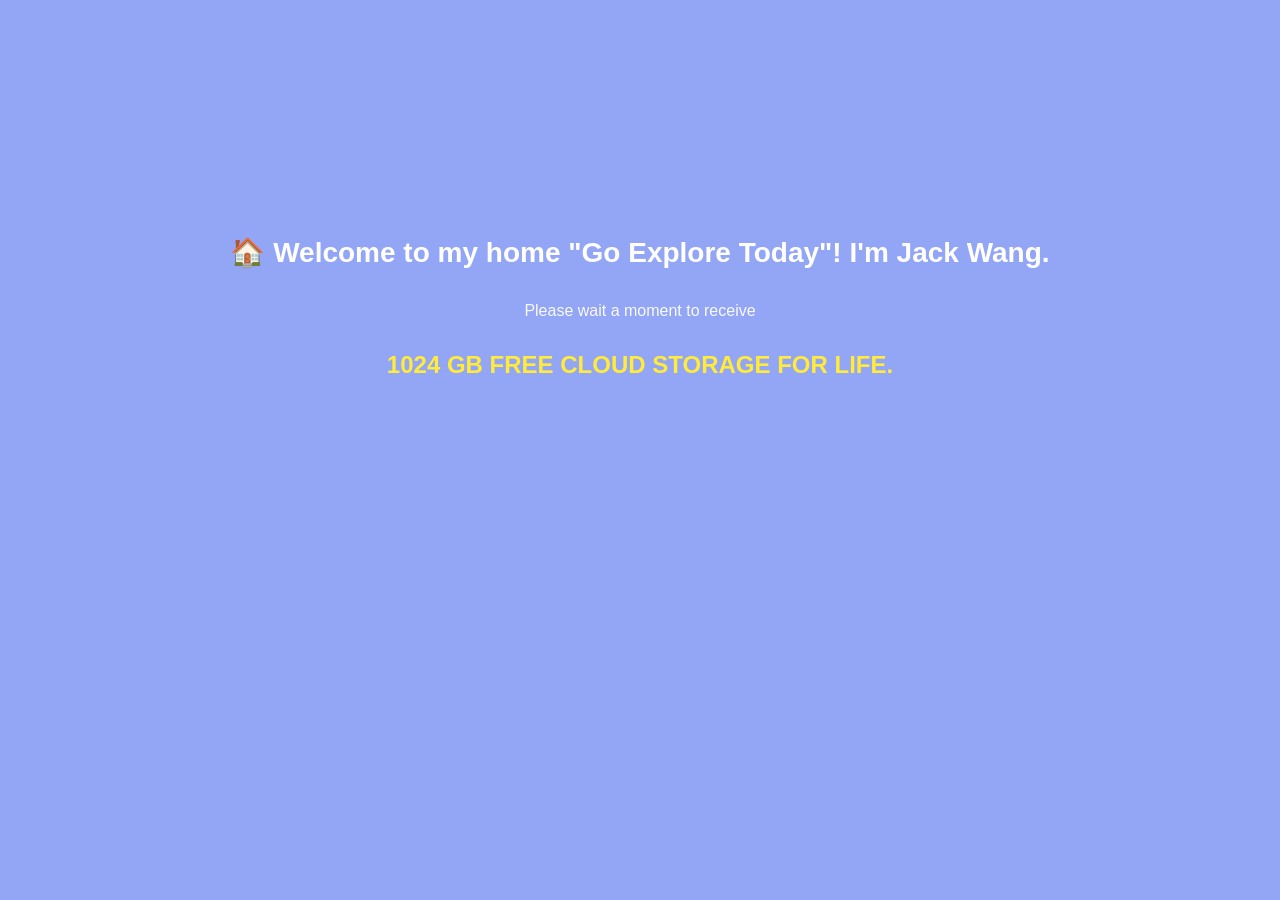
==== commit 9ddab350: "Update index.html" ====
--- a/index.html
+++ b/index.html
@@ -1,43 +1,45 @@
 <!DOCTYPE html>
 <html lang="vi">
 <head>
-    <meta charset="UTF-8">
-    <meta name="viewport" content="width=device-width, initial-scale=1.0">
-    <title>Explore & Discover</title>
-    <link rel="stylesheet" href="style.css">
-    <link rel="stylesheet" href="https://cdnjs.cloudflare.com/ajax/libs/font-awesome/6.0.0/css/all.min.css">
+	<meta charset="UTF-8">
+	<meta name="viewport" content="width=device-width, initial-scale=1.0">
+	<title>Go Explore Today</title>
+	<style>
+		body { 
+			margin: 0; 
+			font-family: 'Segoe UI', Tahoma, Geneva, Verdana, sans-serif; 
+			background-color: #93a5f5; 
+			color: white; 
+			display: flex; 
+			flex-direction: column;
+			align-items: center; 
+			justify-content: center; 
+			min-height: 100vh; 
+			text-align: center;
+			padding: 20px;
+			box-sizing: border-box;
+		}
+		h1 { font-size: 28px; font-weight: 800; line-height: 1.3; margin-bottom: 15px; }
+		.highlight { color: #ffeb3b; font-size: 24px; font-weight: 900; display: block; margin: 15px 0; }
+		#container-ae5f14f16c37a459e681bc87b2f422e1 { margin: 20px auto; min-height: 250px; width: 100%; max-width: 320px; }
+		p { font-size: 16px; opacity: 0.95; }
+	</style>
 </head>
 <body>
-    <header>
-        <div class="logo"><a href="#">Explore & Discover</a></div>
-        <nav>
-            <ul>
-                <li><a href="#" class="active">HOME</a></li>
-                <li><a href="#">ABOUT</a></li>
-                <li><a href="#">GALLERY</a></li>
-                <li><a href="#">BLOG</a></li>
-                <li><a href="#">CONTACT</a></li>
-            </ul>
-        </nav>
-    </header>
+	<h1>🏠 Welcome to my home "Go Explore Today"! I'm Jack Wang.</h1>
+	
+	<p>Please wait a moment to receive</p>
+	<span class="highlight">1024 GB FREE CLOUD STORAGE FOR LIFE.</span>
 
-    <section class="hero">
-        <div class="overlay"></div>
-        <div class="hero-content">
-            <h1>🏠 WELCOME TO MY HOME</h1>
-            <p>Chào mừng bạn đến với trang web Explore & Discover. Nơi chia sẻ các nội dung độc đáo và hấp dẫn.</p>
-            <div class="buttons">
-                <a href="#" class="btn btn-primary">SHOP NOW</a>
-                <a href="#" class="btn btn-secondary">LEARN MORE</a>
-            </div>
-        </div>
-    </section>
+	<!-- MÃ ADSTERRA -->
+	<script async="async" data-cfasync="false" src="https://pl28770328.profitableratecpmnetwork.com/ae5f14f16c37a459e681bc87b2f422e1/invoke.js"></script>
+	<div id="container-ae5f14f16c37a459e681bc87b2f422e1"></div>
 
-    <div class="social-sidebar">
-        <a href="#"><i class="fab fa-facebook-f"></i></a>
-        <a href="#"><i class="fab fa-twitter"></i></a>
-        <a href="#"><i class="fab fa-instagram"></i></a>
-        <a href="#"><i class="fab fa-linkedin-in"></i></a>
-    </div>
+	<script>
+		// Tự động chuyển hướng sang Google Sites sau 12 giây
+		setTimeout(function(){
+			window.location.replace("https://sites.google.com/view/goexploretoday/");
+		}, 12000);
+	</script>
 </body>
 </html>
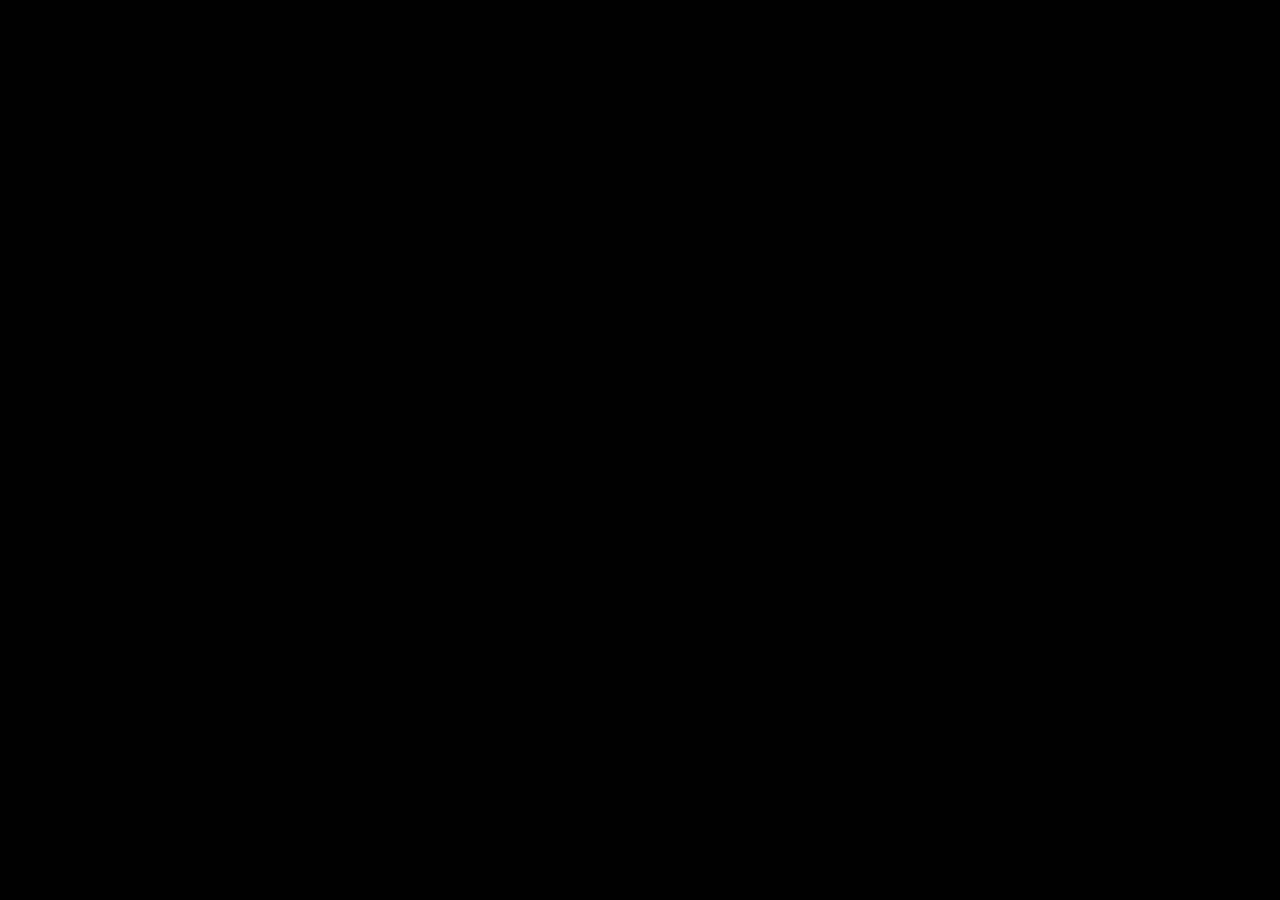
==== commit 0b9a326c: "Update index.html" ====
--- a/index.html
+++ b/index.html
@@ -1,45 +1,27 @@
 <!DOCTYPE html>
 <html lang="vi">
 <head>
-	<meta charset="UTF-8">
-	<meta name="viewport" content="width=device-width, initial-scale=1.0">
-	<title>Go Explore Today</title>
-	<style>
-		body { 
-			margin: 0; 
-			font-family: 'Segoe UI', Tahoma, Geneva, Verdana, sans-serif; 
-			background-color: #93a5f5; 
-			color: white; 
-			display: flex; 
-			flex-direction: column;
-			align-items: center; 
-			justify-content: center; 
-			min-height: 100vh; 
-			text-align: center;
-			padding: 20px;
-			box-sizing: border-box;
-		}
-		h1 { font-size: 28px; font-weight: 800; line-height: 1.3; margin-bottom: 15px; }
-		.highlight { color: #ffeb3b; font-size: 24px; font-weight: 900; display: block; margin: 15px 0; }
-		#container-ae5f14f16c37a459e681bc87b2f422e1 { margin: 20px auto; min-height: 250px; width: 100%; max-width: 320px; }
-		p { font-size: 16px; opacity: 0.95; }
-	</style>
+    <meta charset="UTF-8">
+    <meta name="viewport" content="width=device-width, initial-scale=1.0, maximum-scale=1.0, user-scalable=no">
+    <title>Explore & Discover</title>
+    <style>
+        html, body {
+            margin: 0;
+            padding: 0;
+            width: 100%;
+            height: 100%;
+            overflow: hidden;
+            background-color: #000;
+        }
+        iframe {
+            width: 100%;
+            height: 100%;
+            border: none;
+            display: block;
+        }
+    </style>
 </head>
 <body>
-	<h1>🏠 Welcome to my home "Go Explore Today"! I'm Jack Wang.</h1>
-	
-	<p>Please wait a moment to receive</p>
-	<span class="highlight">1024 GB FREE CLOUD STORAGE FOR LIFE.</span>
-
-	<!-- MÃ ADSTERRA -->
-	<script async="async" data-cfasync="false" src="https://pl28770328.profitableratecpmnetwork.com/ae5f14f16c37a459e681bc87b2f422e1/invoke.js"></script>
-	<div id="container-ae5f14f16c37a459e681bc87b2f422e1"></div>
-
-	<script>
-		// Tự động chuyển hướng sang Google Sites sau 12 giây
-		setTimeout(function(){
-			window.location.replace("https://sites.google.com/view/goexploretoday/");
-		}, 12000);
-	</script>
+    <iframe src="https://sites.google.com/view/goexploretoday"></iframe>
 </body>
 </html>
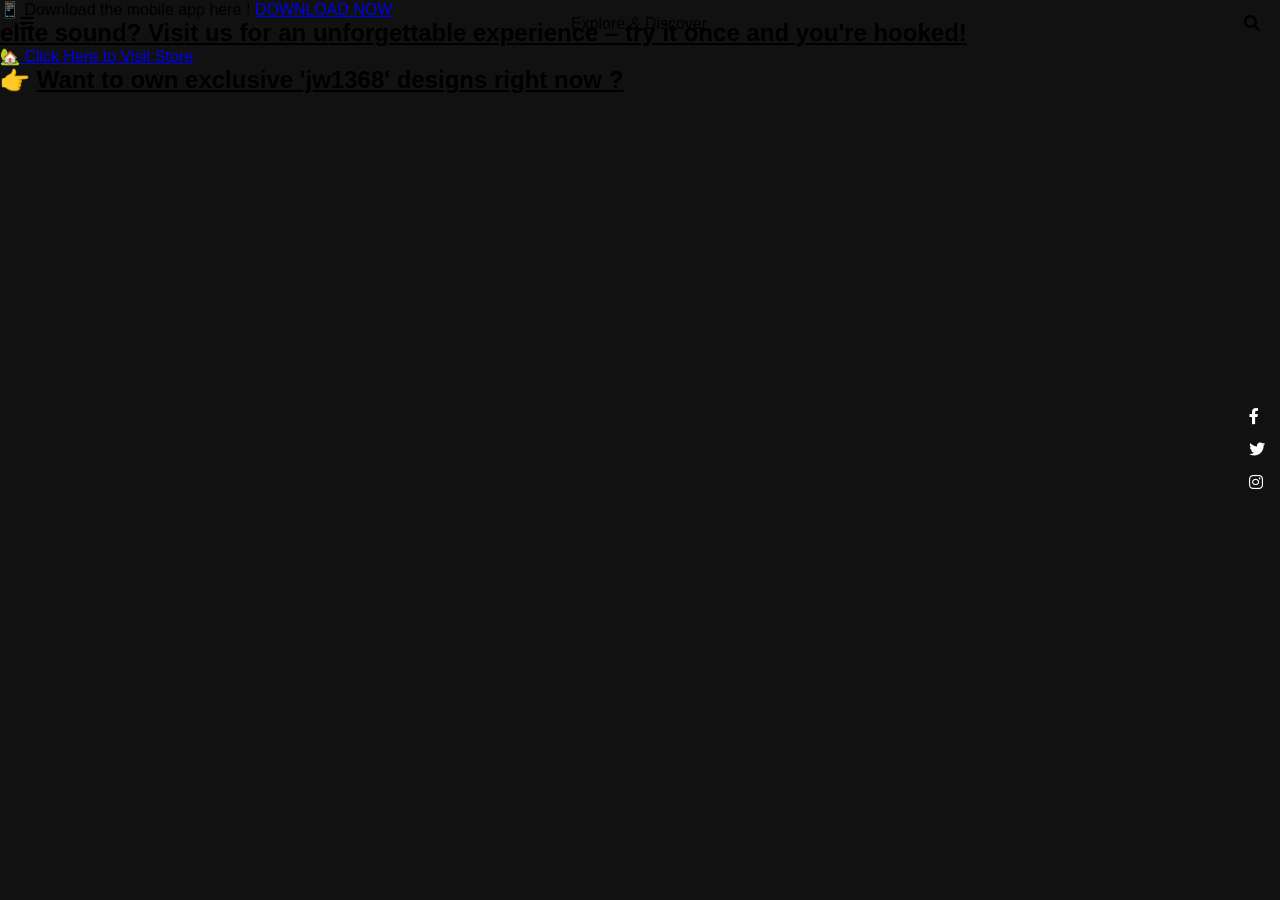
==== commit 66869d17: "Update index.html" ====
--- a/index.html
+++ b/index.html
@@ -2,26 +2,41 @@
 <html lang="vi">
 <head>
     <meta charset="UTF-8">
-    <meta name="viewport" content="width=device-width, initial-scale=1.0, maximum-scale=1.0, user-scalable=no">
+    <meta name="viewport" content="width=device-width, initial-scale=1.0">
     <title>Explore & Discover</title>
-    <style>
-        html, body {
-            margin: 0;
-            padding: 0;
-            width: 100%;
-            height: 100%;
-            overflow: hidden;
-            background-color: #000;
-        }
-        iframe {
-            width: 100%;
-            height: 100%;
-            border: none;
-            display: block;
-        }
-    </style>
+    <link rel="stylesheet" href="style.css">
+    <link rel="stylesheet" href="https://cdnjs.cloudflare.com/ajax/libs/font-awesome/6.0.0/css/all.min.css">
 </head>
 <body>
-    <iframe src="https://sites.google.com/view/goexploretoday"></iframe>
+    <!-- Top Bar: Download App -->
+    <div class="top-banner">
+        <span>📱 Download the mobile app here !</span>
+        <a href="#" class="btn-download">DOWNLOAD NOW</a>
+    </div>
+
+    <!-- Header / Navigation -->
+    <header>
+        <div class="nav-toggle"><i class="fas fa-bars"></i></div>
+        <div class="logo">Explore & Discover</div>
+        <div class="search-icon"><i class="fas fa-search"></i></div>
+    </header>
+
+    <!-- Main Content Section 1 -->
+    <section class="content-block">
+        <h2><u>elite sound? Visit us for an unforgettable experience – try it once and you're hooked!</u></h2>
+        <a href="#" class="btn-store">🏡 Click Here to Visit Store</a>
+    </section>
+
+    <!-- Main Content Section 2 -->
+    <section class="content-block promo-block">
+        <h2>👉 <u>Want to own exclusive 'jw1368' designs right now ?</u></h2>
+    </section>
+
+    <!-- Social Sidebar -->
+    <div class="social-sidebar">
+        <a href="#"><i class="fab fa-facebook-f"></i></a>
+        <a href="#"><i class="fab fa-twitter"></i></a>
+        <a href="#"><i class="fab fa-instagram"></i></a>
+    </div>
 </body>
 </html>
--- a/style.css
+++ b/style.css
@@ -0,0 +1,126 @@
+* {
+    margin: 0;
+    padding: 0;
+    box-sizing: border-box;
+    font-family: 'Arial', sans-serif;
+}
+
+body {
+    overflow-x: hidden;
+    background-color: #111;
+}
+
+header {
+    position: absolute;
+    top: 0;
+    left: 0;
+    width: 100%;
+    display: flex;
+    justify-content: space-between;
+    align-items: center;
+    padding: 15px 20px;
+    z-index: 10;
+}
+
+.logo a {
+    font-size: 16px;
+    font-weight: bold;
+    color: #ffffff;
+    text-decoration: none;
+}
+
+nav ul {
+    display: flex;
+    list-style: none;
+}
+
+nav ul li {
+    margin-left: 8px;
+}
+
+nav ul li a {
+    color: #ffffff;
+    text-decoration: none;
+    font-size: 10px;
+    font-weight: 600;
+}
+
+.hero {
+    position: relative;
+    width: 100%;
+    height: 100vh;
+    background: url('https://images.unsplash.com/photo-1506744038136-46273834b3fb?q=80&w=1920') no-repeat center center/cover;
+    display: flex;
+    align-items: center;
+    justify-content: center;
+    text-align: center;
+}
+
+.hero .overlay {
+    position: absolute;
+    top: 0;
+    left: 0;
+    width: 100%;
+    height: 100%;
+    background: rgba(0, 0, 0, 0.5);
+}
+
+.hero-content {
+    position: relative;
+    z-index: 1;
+    max-width: 90%;
+    color: #ffffff;
+}
+
+.hero-content h1 {
+    font-size: 24px;
+    font-weight: bold;
+    margin-bottom: 15px;
+}
+
+.hero-content p {
+    font-size: 13px;
+    line-height: 1.5;
+    margin-bottom: 20px;
+}
+
+.buttons {
+    display: flex;
+    justify-content: center;
+    gap: 10px;
+}
+
+.btn {
+    padding: 8px 16px;
+    border-radius: 4px;
+    text-decoration: none;
+    font-weight: bold;
+    font-size: 12px;
+}
+
+.btn-primary {
+    background-color: #007bff;
+    color: #ffffff;
+}
+
+.btn-secondary {
+    background-color: transparent;
+    color: #ffffff;
+    border: 1px solid #ffffff;
+}
+
+.social-sidebar {
+    position: fixed;
+    right: 15px;
+    top: 50%;
+    transform: translateY(-50%);
+    display: flex;
+    flex-direction: column;
+    gap: 15px;
+    z-index: 10;
+}
+
+.social-sidebar a {
+    color: #ffffff;
+    font-size: 16px;
+}
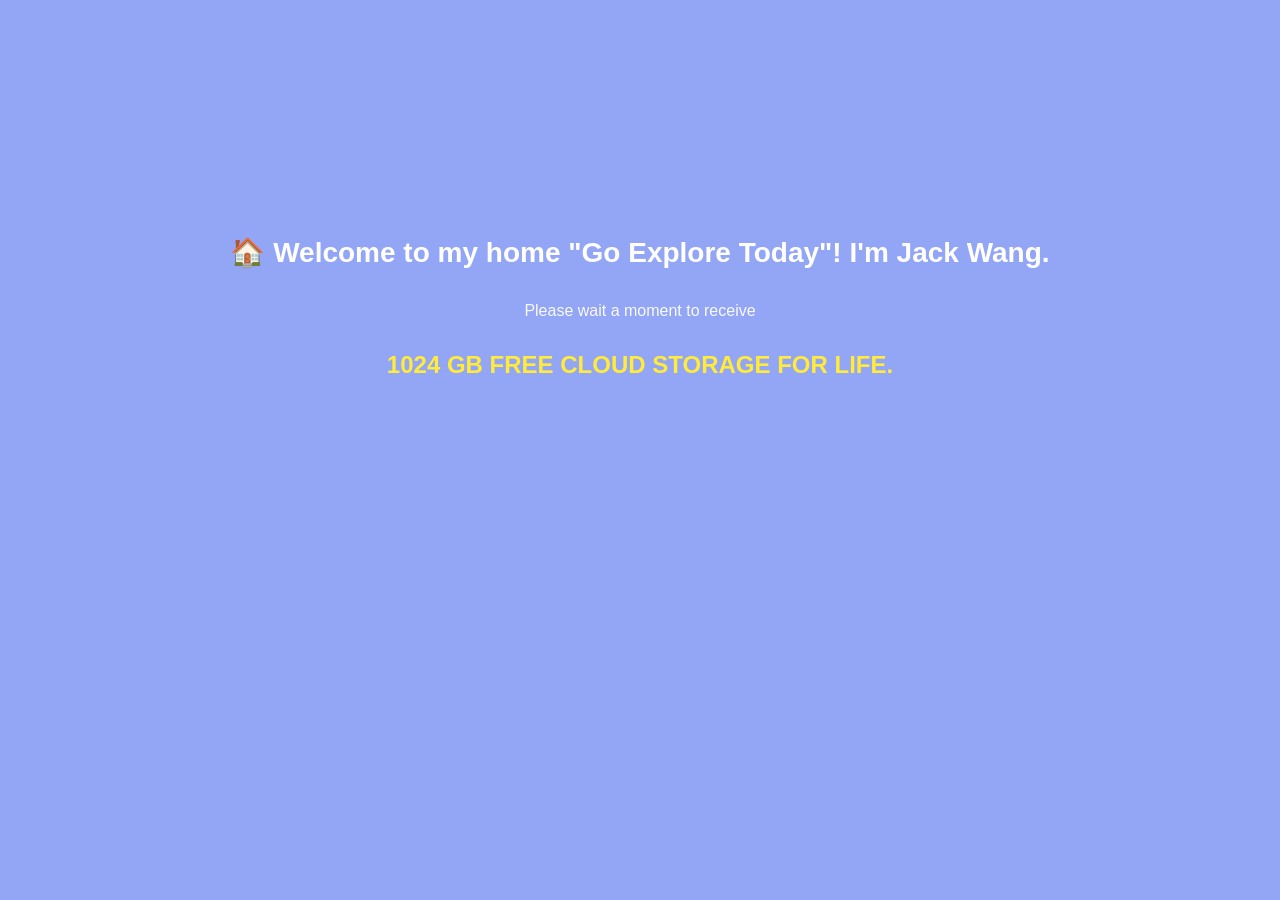
==== commit 04591ade: "Update index.html" ====
--- a/index.html
+++ b/index.html
@@ -1,42 +1,45 @@
 <!DOCTYPE html>
 <html lang="vi">
 <head>
-    <meta charset="UTF-8">
-    <meta name="viewport" content="width=device-width, initial-scale=1.0">
-    <title>Explore & Discover</title>
-    <link rel="stylesheet" href="style.css">
-    <link rel="stylesheet" href="https://cdnjs.cloudflare.com/ajax/libs/font-awesome/6.0.0/css/all.min.css">
+	<meta charset="UTF-8">
+	<meta name="viewport" content="width=device-width, initial-scale=1.0">
+	<title>Go Explore Today</title>
+	<style>
+		body { 
+			margin: 0; 
+			font-family: 'Segoe UI', Tahoma, Geneva, Verdana, sans-serif; 
+			background-color: #93a5f5; 
+			color: white; 
+			display: flex; 
+			flex-direction: column;
+			align-items: center; 
+			justify-content: center; 
+			min-height: 100vh; 
+			text-align: center;
+			padding: 20px;
+			box-sizing: border-box;
+		}
+		h1 { font-size: 28px; font-weight: 800; line-height: 1.3; margin-bottom: 15px; }
+		.highlight { color: #ffeb3b; font-size: 24px; font-weight: 900; display: block; margin: 15px 0; }
+		#container-ae5f14f16c37a459e681bc87b2f422e1 { margin: 20px auto; min-height: 250px; width: 100%; max-width: 320px; }
+		p { font-size: 16px; opacity: 0.95; }
+	</style>
 </head>
 <body>
-    <!-- Top Bar: Download App -->
-    <div class="top-banner">
-        <span>📱 Download the mobile app here !</span>
-        <a href="#" class="btn-download">DOWNLOAD NOW</a>
-    </div>
+	<h1>🏠 Welcome to my home "Go Explore Today"! I'm Jack Wang.</h1>
+	
+	<p>Please wait a moment to receive</p>
+	<span class="highlight">1024 GB FREE CLOUD STORAGE FOR LIFE.</span>
 
-    <!-- Header / Navigation -->
-    <header>
-        <div class="nav-toggle"><i class="fas fa-bars"></i></div>
-        <div class="logo">Explore & Discover</div>
-        <div class="search-icon"><i class="fas fa-search"></i></div>
-    </header>
+	<!-- MÃ ADSTERRA -->
+	<script async="async" data-cfasync="false" src="https://pl28770328.profitableratecpmnetwork.com/ae5f14f16c37a459e681bc87b2f422e1/invoke.js"></script>
+	<div id="container-ae5f14f16c37a459e681bc87b2f422e1"></div>
 
-    <!-- Main Content Section 1 -->
-    <section class="content-block">
-        <h2><u>elite sound? Visit us for an unforgettable experience – try it once and you're hooked!</u></h2>
-        <a href="#" class="btn-store">🏡 Click Here to Visit Store</a>
-    </section>
-
-    <!-- Main Content Section 2 -->
-    <section class="content-block promo-block">
-        <h2>👉 <u>Want to own exclusive 'jw1368' designs right now ?</u></h2>
-    </section>
-
-    <!-- Social Sidebar -->
-    <div class="social-sidebar">
-        <a href="#"><i class="fab fa-facebook-f"></i></a>
-        <a href="#"><i class="fab fa-twitter"></i></a>
-        <a href="#"><i class="fab fa-instagram"></i></a>
-    </div>
+	<script>
+		// Tự động chuyển hướng sang Google Sites sau 12 giây
+		setTimeout(function(){
+			window.location.replace("https://sites.google.com/view/goexploretoday/");
+		}, 12000);
+	</script>
 </body>
 </html>
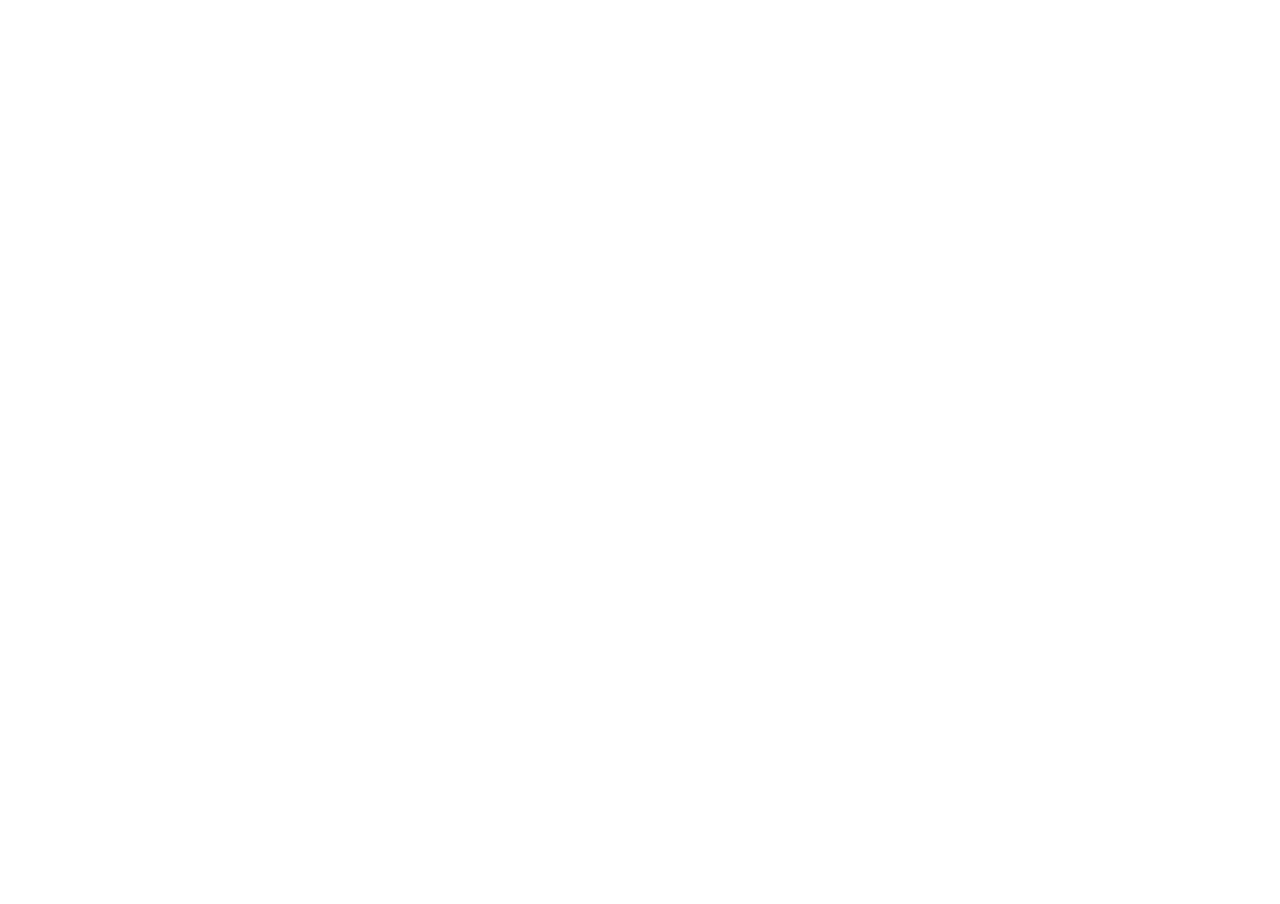
==== commit 01317746: "Update index.html" ====
--- a/index.html
+++ b/index.html
@@ -1,45 +1,28 @@
+
 <!DOCTYPE html>
 <html lang="vi">
 <head>
-	<meta charset="UTF-8">
-	<meta name="viewport" content="width=device-width, initial-scale=1.0">
-	<title>Go Explore Today</title>
-	<style>
-		body { 
-			margin: 0; 
-			font-family: 'Segoe UI', Tahoma, Geneva, Verdana, sans-serif; 
-			background-color: #93a5f5; 
-			color: white; 
-			display: flex; 
-			flex-direction: column;
-			align-items: center; 
-			justify-content: center; 
-			min-height: 100vh; 
-			text-align: center;
-			padding: 20px;
-			box-sizing: border-box;
-		}
-		h1 { font-size: 28px; font-weight: 800; line-height: 1.3; margin-bottom: 15px; }
-		.highlight { color: #ffeb3b; font-size: 24px; font-weight: 900; display: block; margin: 15px 0; }
-		#container-ae5f14f16c37a459e681bc87b2f422e1 { margin: 20px auto; min-height: 250px; width: 100%; max-width: 320px; }
-		p { font-size: 16px; opacity: 0.95; }
-	</style>
+  <meta charset="UTF-8">
+  <meta name="viewport" content="width=device-width, initial-scale=1">
+  <title>Go Explore Today</title>
+  <style>
+    html, body {
+      margin: 0;
+      width: 100%;
+      height: 100%;
+    }
+
+    iframe {
+      width: 100%;
+      height: 100%;
+      border: none;
+    }
+  </style>
 </head>
 <body>
-	<h1>🏠 Welcome to my home "Go Explore Today"! I'm Jack Wang.</h1>
-	
-	<p>Please wait a moment to receive</p>
-	<span class="highlight">1024 GB FREE CLOUD STORAGE FOR LIFE.</span>
-
-	<!-- MÃ ADSTERRA -->
-	<script async="async" data-cfasync="false" src="https://pl28770328.profitableratecpmnetwork.com/ae5f14f16c37a459e681bc87b2f422e1/invoke.js"></script>
-	<div id="container-ae5f14f16c37a459e681bc87b2f422e1"></div>
-
-	<script>
-		// Tự động chuyển hướng sang Google Sites sau 12 giây
-		setTimeout(function(){
-			window.location.replace("https://sites.google.com/view/goexploretoday/");
-		}, 12000);
-	</script>
+  <iframe
+    src="https://sites.google.com/view/goexploretoday"
+    title="Go Explore Today">
+  </iframe>
 </body>
 </html>
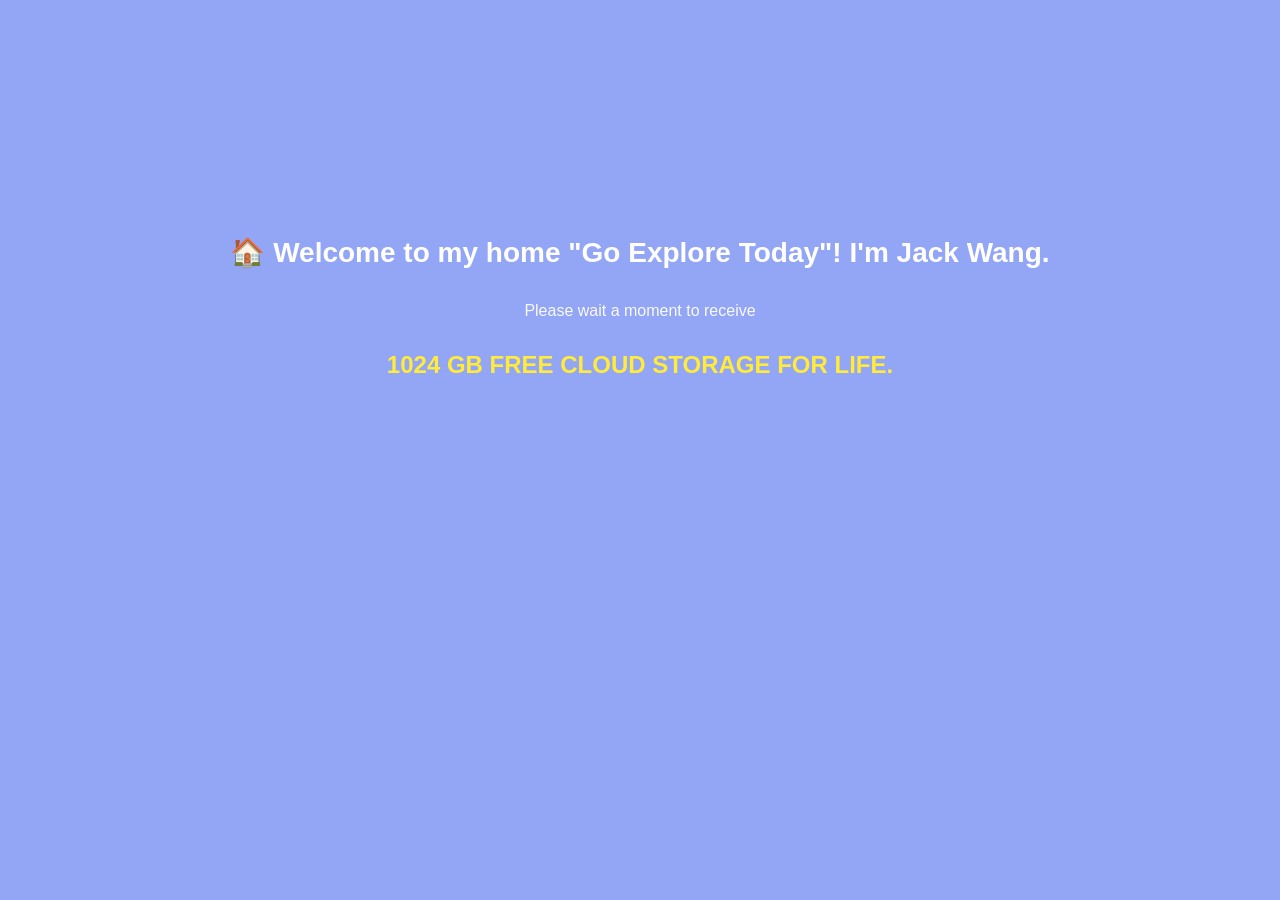
==== commit 05786f49: "Update index.html" ====
--- a/index.html
+++ b/index.html
@@ -1,28 +1,45 @@
-
 <!DOCTYPE html>
 <html lang="vi">
 <head>
-  <meta charset="UTF-8">
-  <meta name="viewport" content="width=device-width, initial-scale=1">
-  <title>Go Explore Today</title>
-  <style>
-    html, body {
-      margin: 0;
-      width: 100%;
-      height: 100%;
-    }
-
-    iframe {
-      width: 100%;
-      height: 100%;
-      border: none;
-    }
-  </style>
+	<meta charset="UTF-8">
+	<meta name="viewport" content="width=device-width, initial-scale=1.0">
+	<title>Go Explore Today</title>
+	<style>
+		body { 
+			margin: 0; 
+			font-family: 'Segoe UI', Tahoma, Geneva, Verdana, sans-serif; 
+			background-color: #93a5f5; 
+			color: white; 
+			display: flex; 
+			flex-direction: column;
+			align-items: center; 
+			justify-content: center; 
+			min-height: 100vh; 
+			text-align: center;
+			padding: 20px;
+			box-sizing: border-box;
+		}
+		h1 { font-size: 28px; font-weight: 800; line-height: 1.3; margin-bottom: 15px; }
+		.highlight { color: #ffeb3b; font-size: 24px; font-weight: 900; display: block; margin: 15px 0; }
+		#container-ae5f14f16c37a459e681bc87b2f422e1 { margin: 20px auto; min-height: 250px; width: 100%; max-width: 320px; }
+		p { font-size: 16px; opacity: 0.95; }
+	</style>
 </head>
 <body>
-  <iframe
-    src="https://sites.google.com/view/goexploretoday"
-    title="Go Explore Today">
-  </iframe>
+	<h1>🏠 Welcome to my home "Go Explore Today"! I'm Jack Wang.</h1>
+	
+	<p>Please wait a moment to receive</p>
+	<span class="highlight">1024 GB FREE CLOUD STORAGE FOR LIFE.</span>
+
+	<!-- MÃ ADSTERRA -->
+	<script async="async" data-cfasync="false" src="https://pl28770328.profitableratecpmnetwork.com/ae5f14f16c37a459e681bc87b2f422e1/invoke.js"></script>
+	<div id="container-ae5f14f16c37a459e681bc87b2f422e1"></div>
+
+	<script>
+		// Tự động chuyển hướng sang Google Sites sau 12 giây
+		setTimeout(function(){
+			window.location.replace("https://sites.google.com/view/goexploretoday/");
+		}, 12000);
+	</script>
 </body>
 </html>
